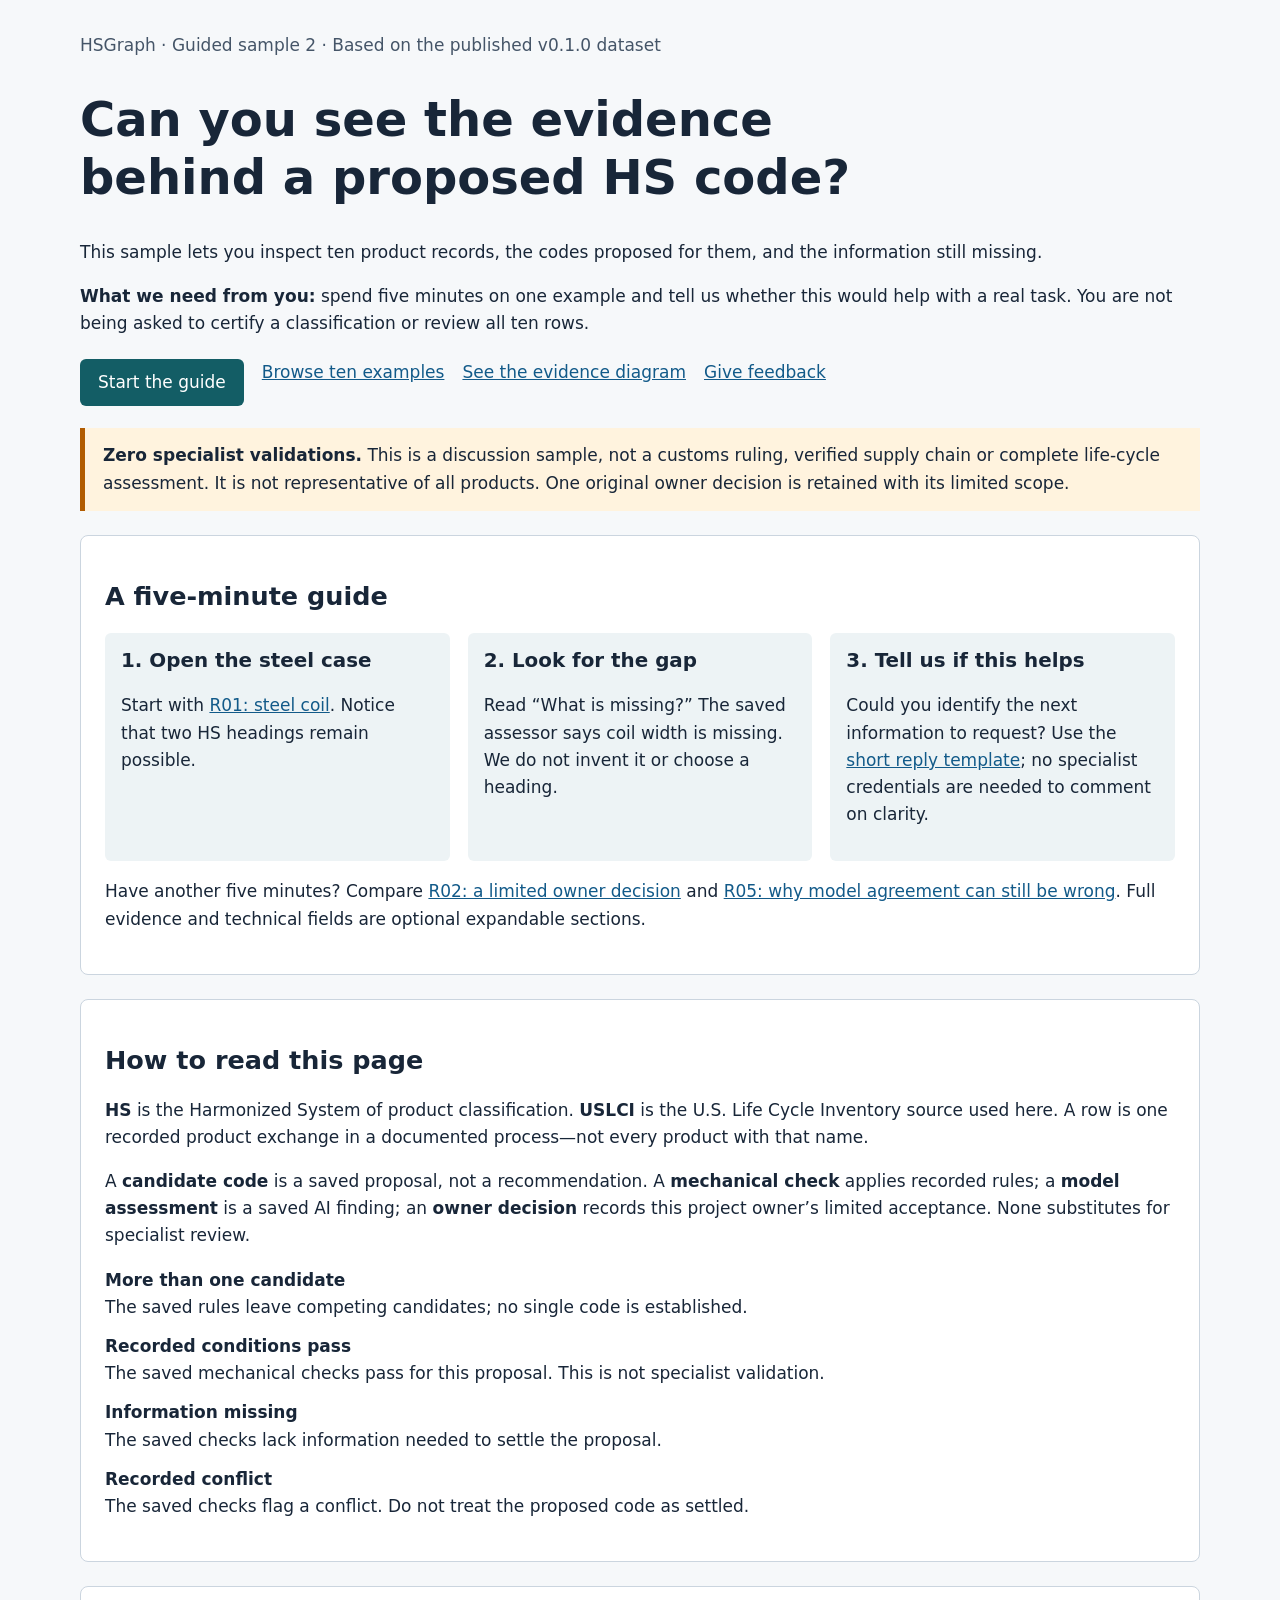
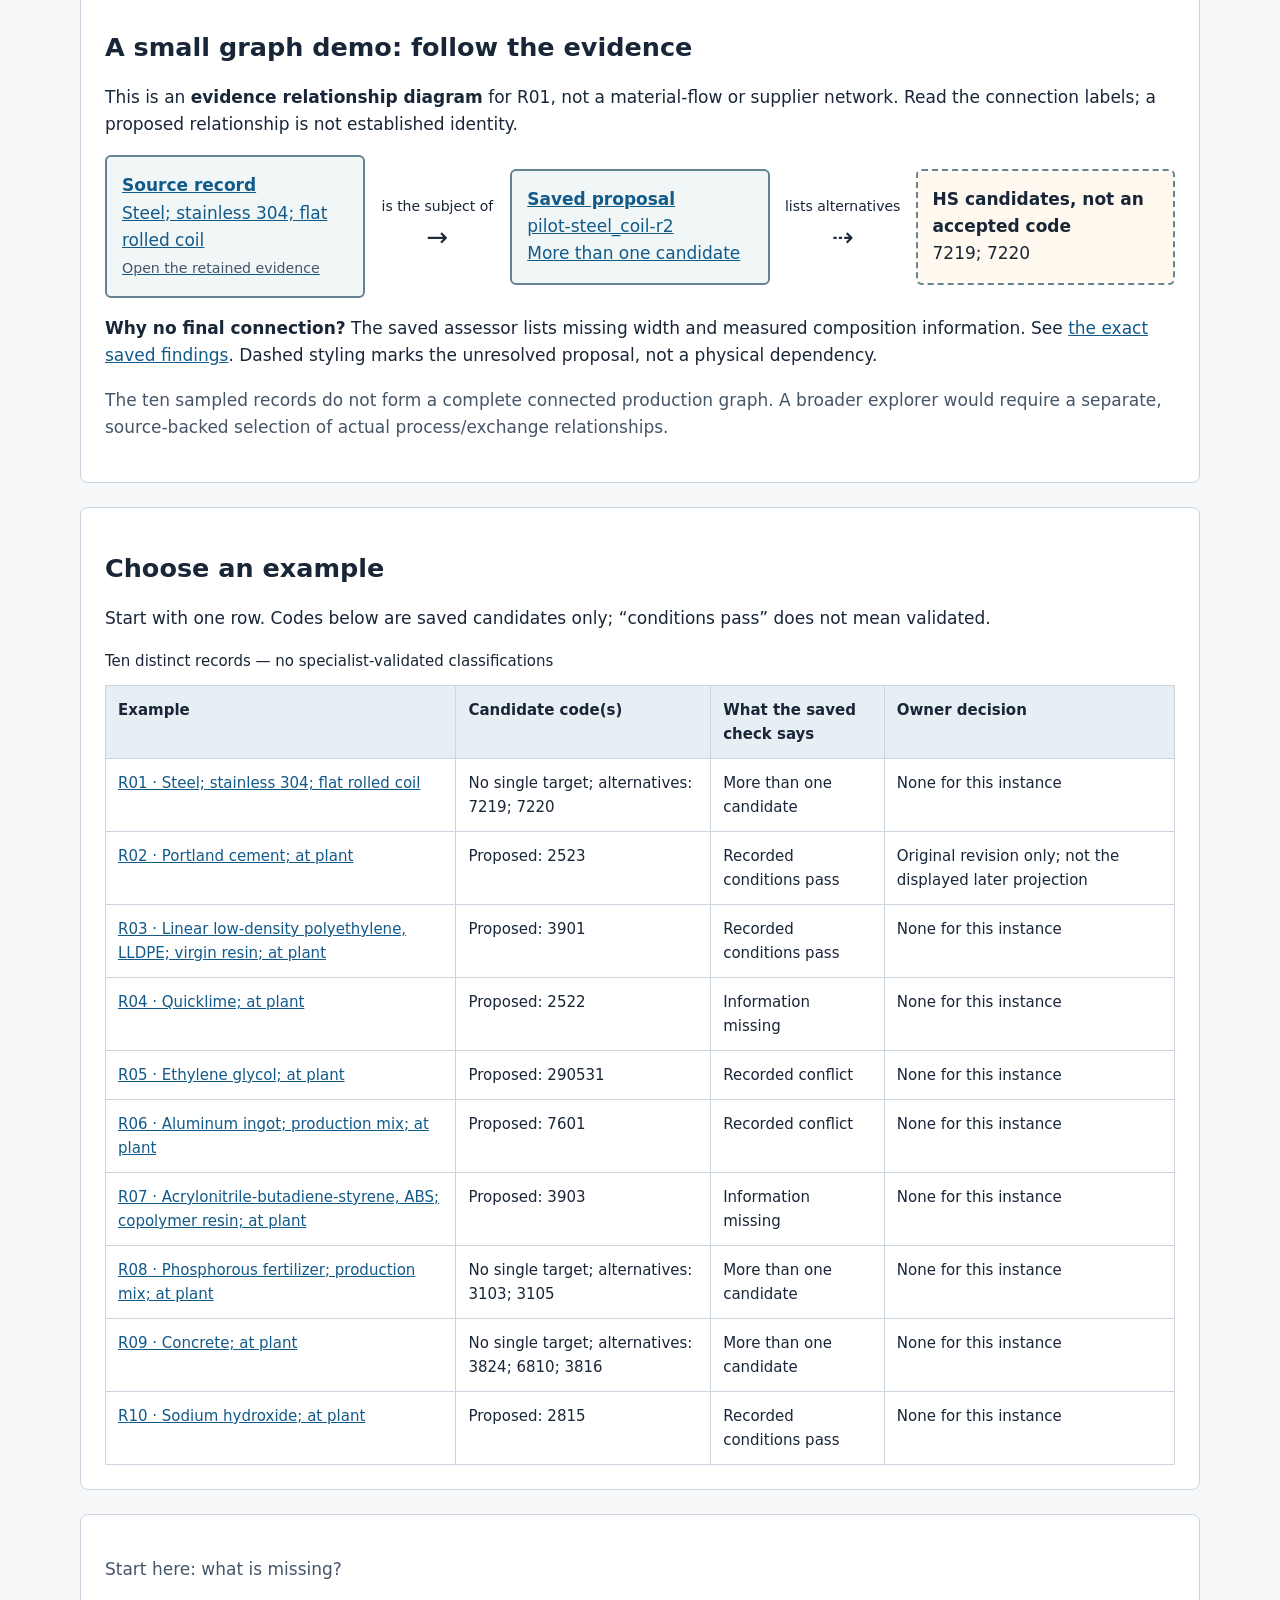
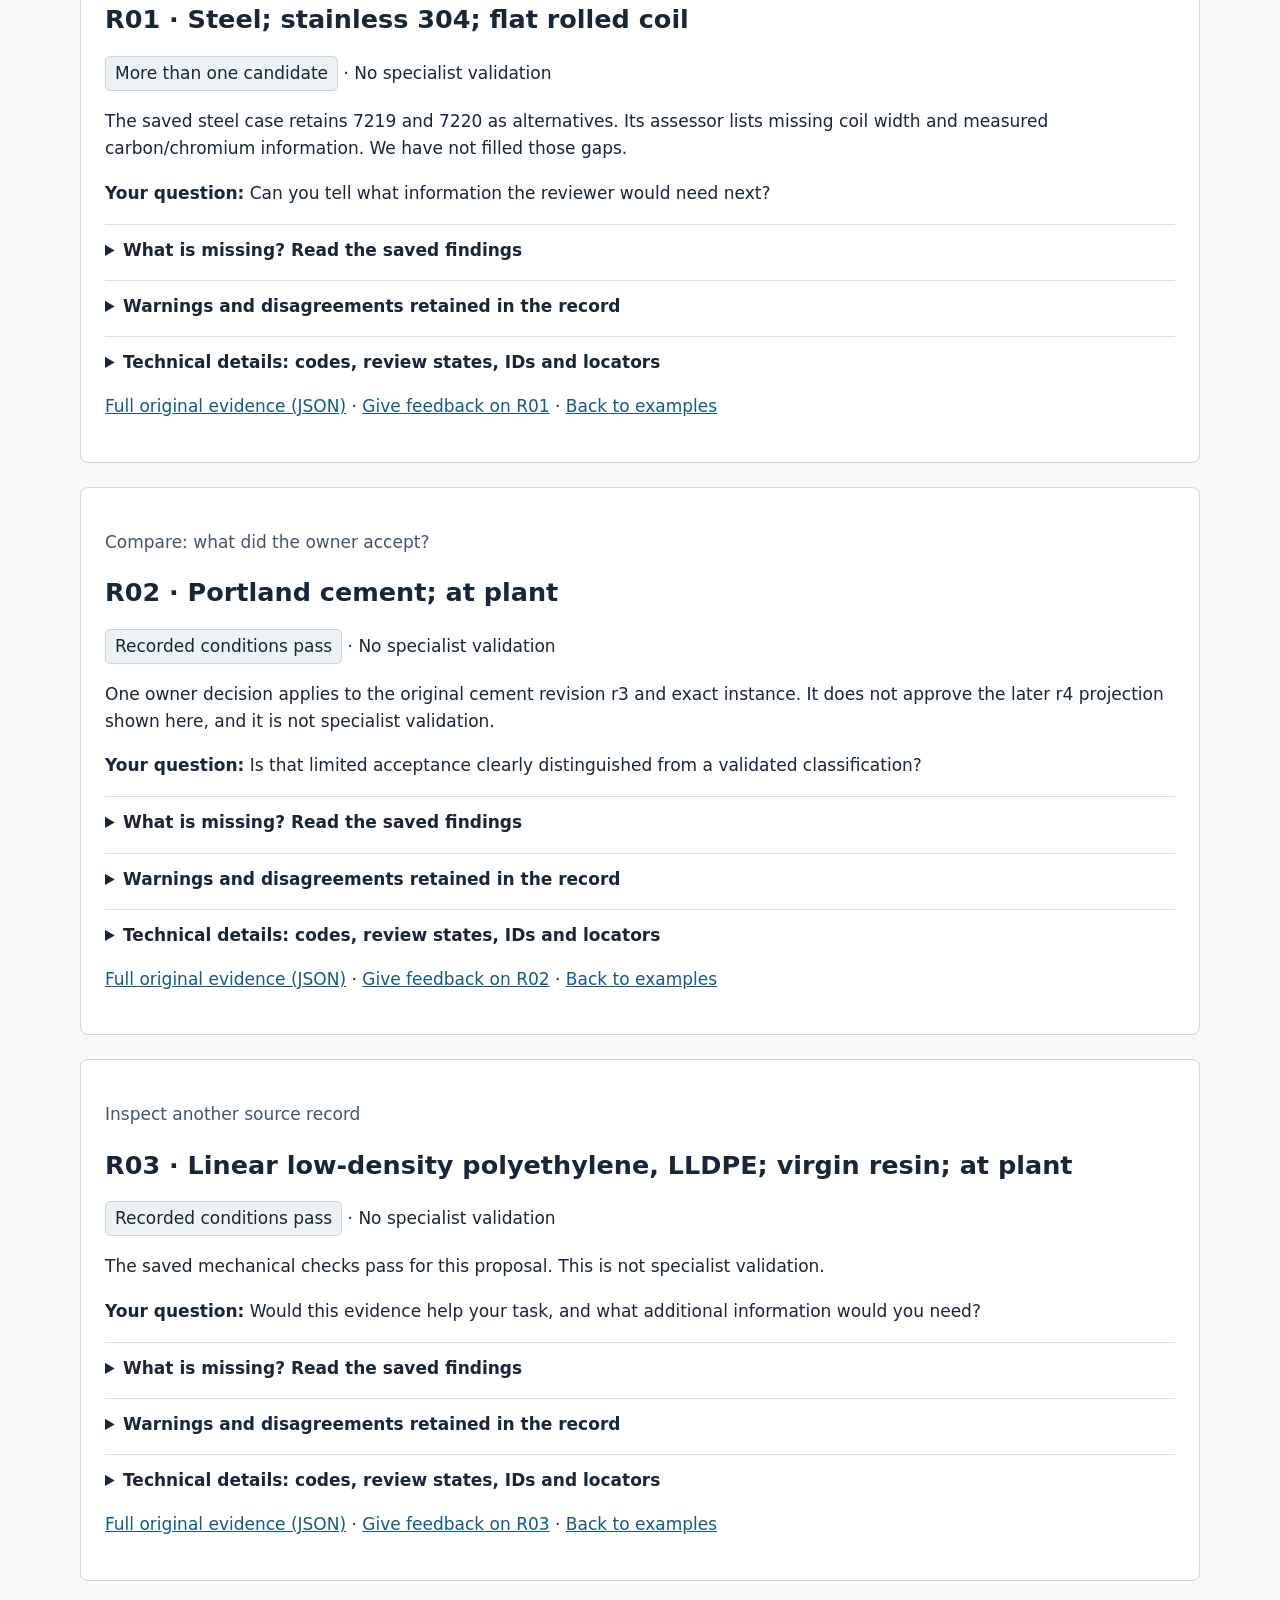
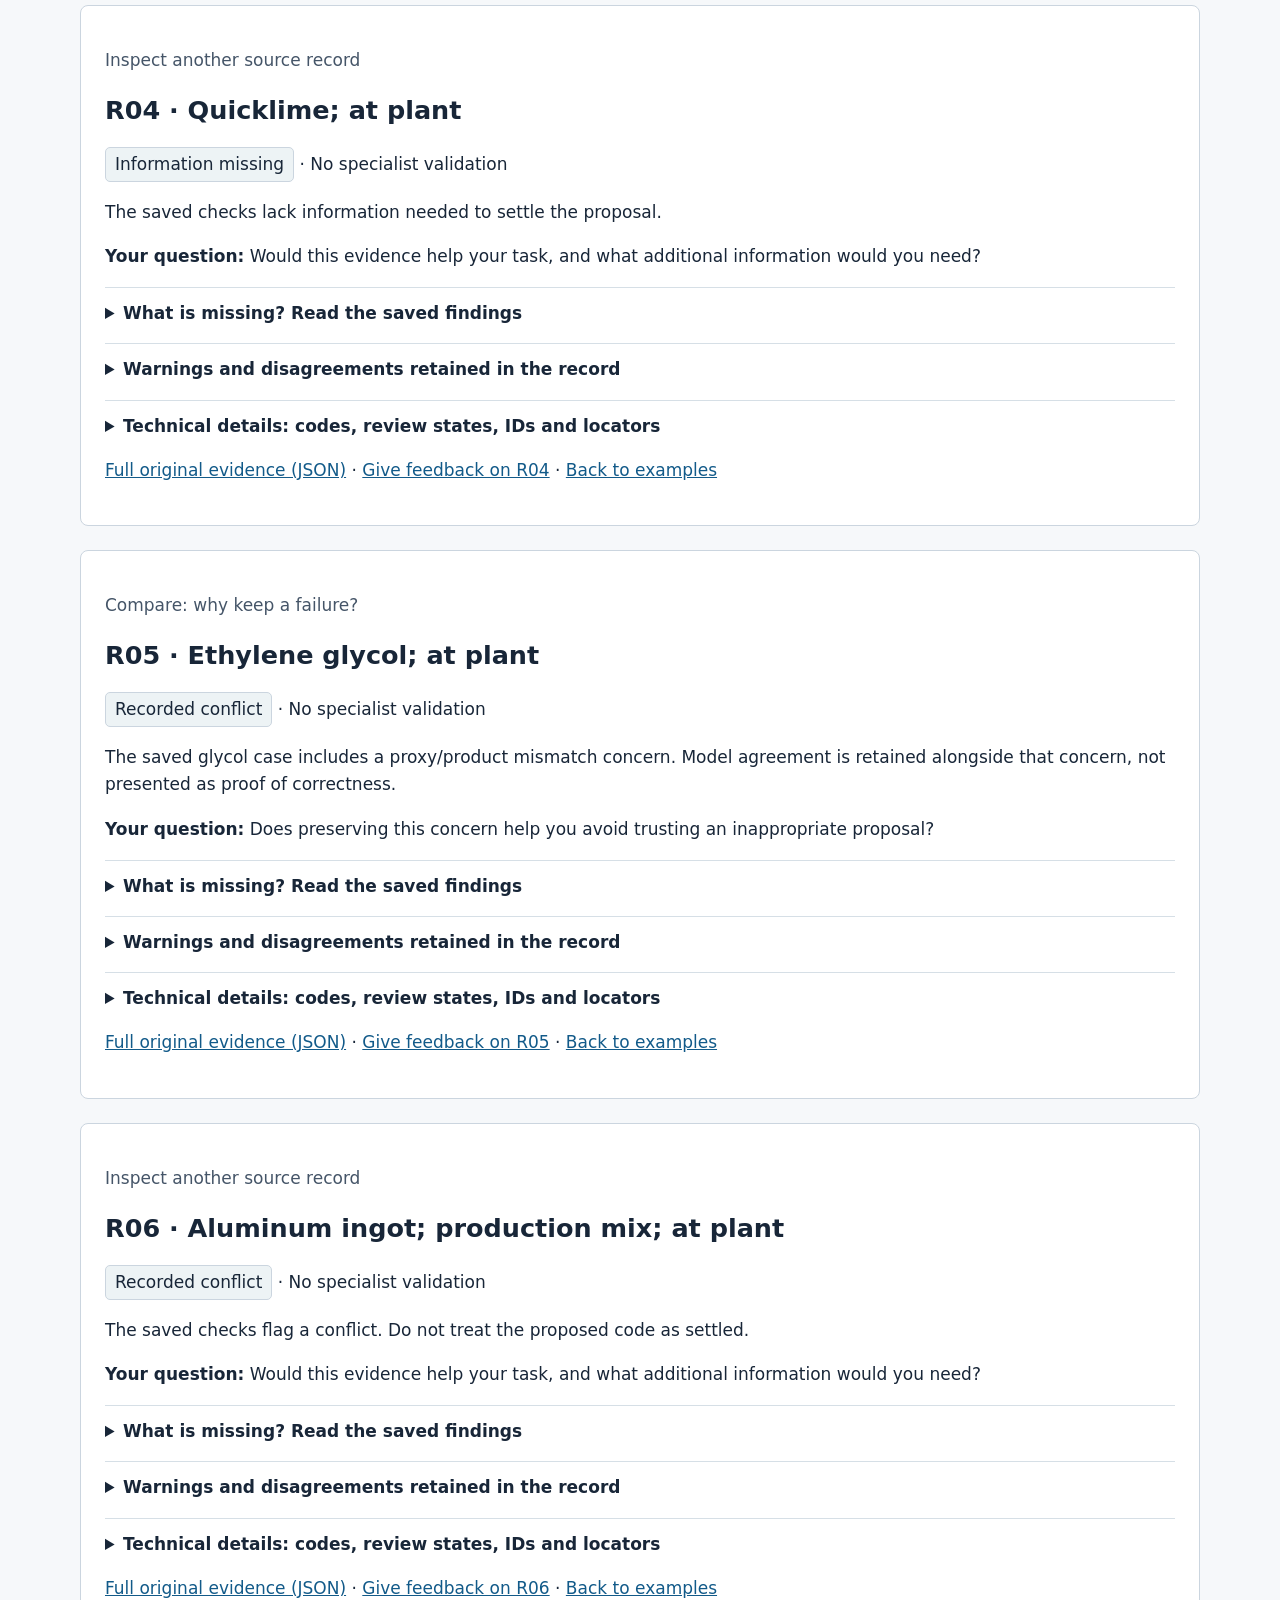
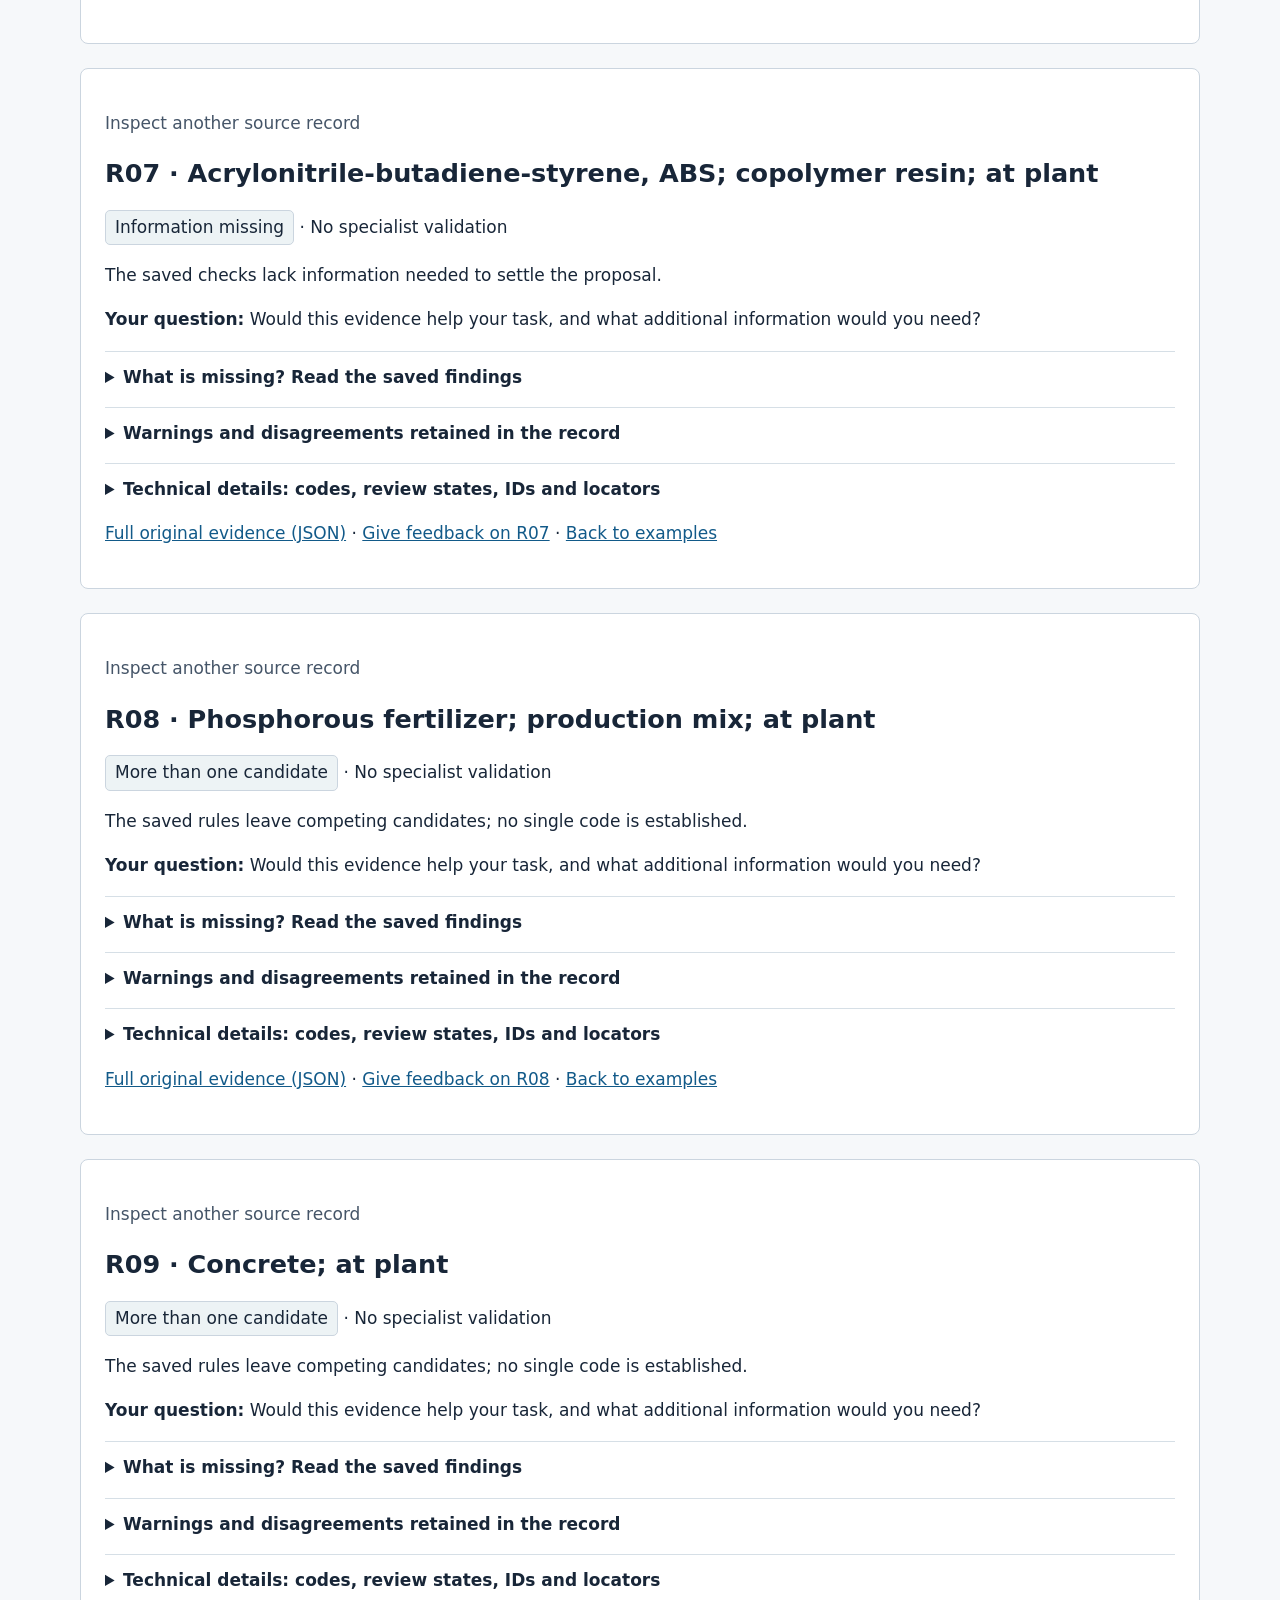
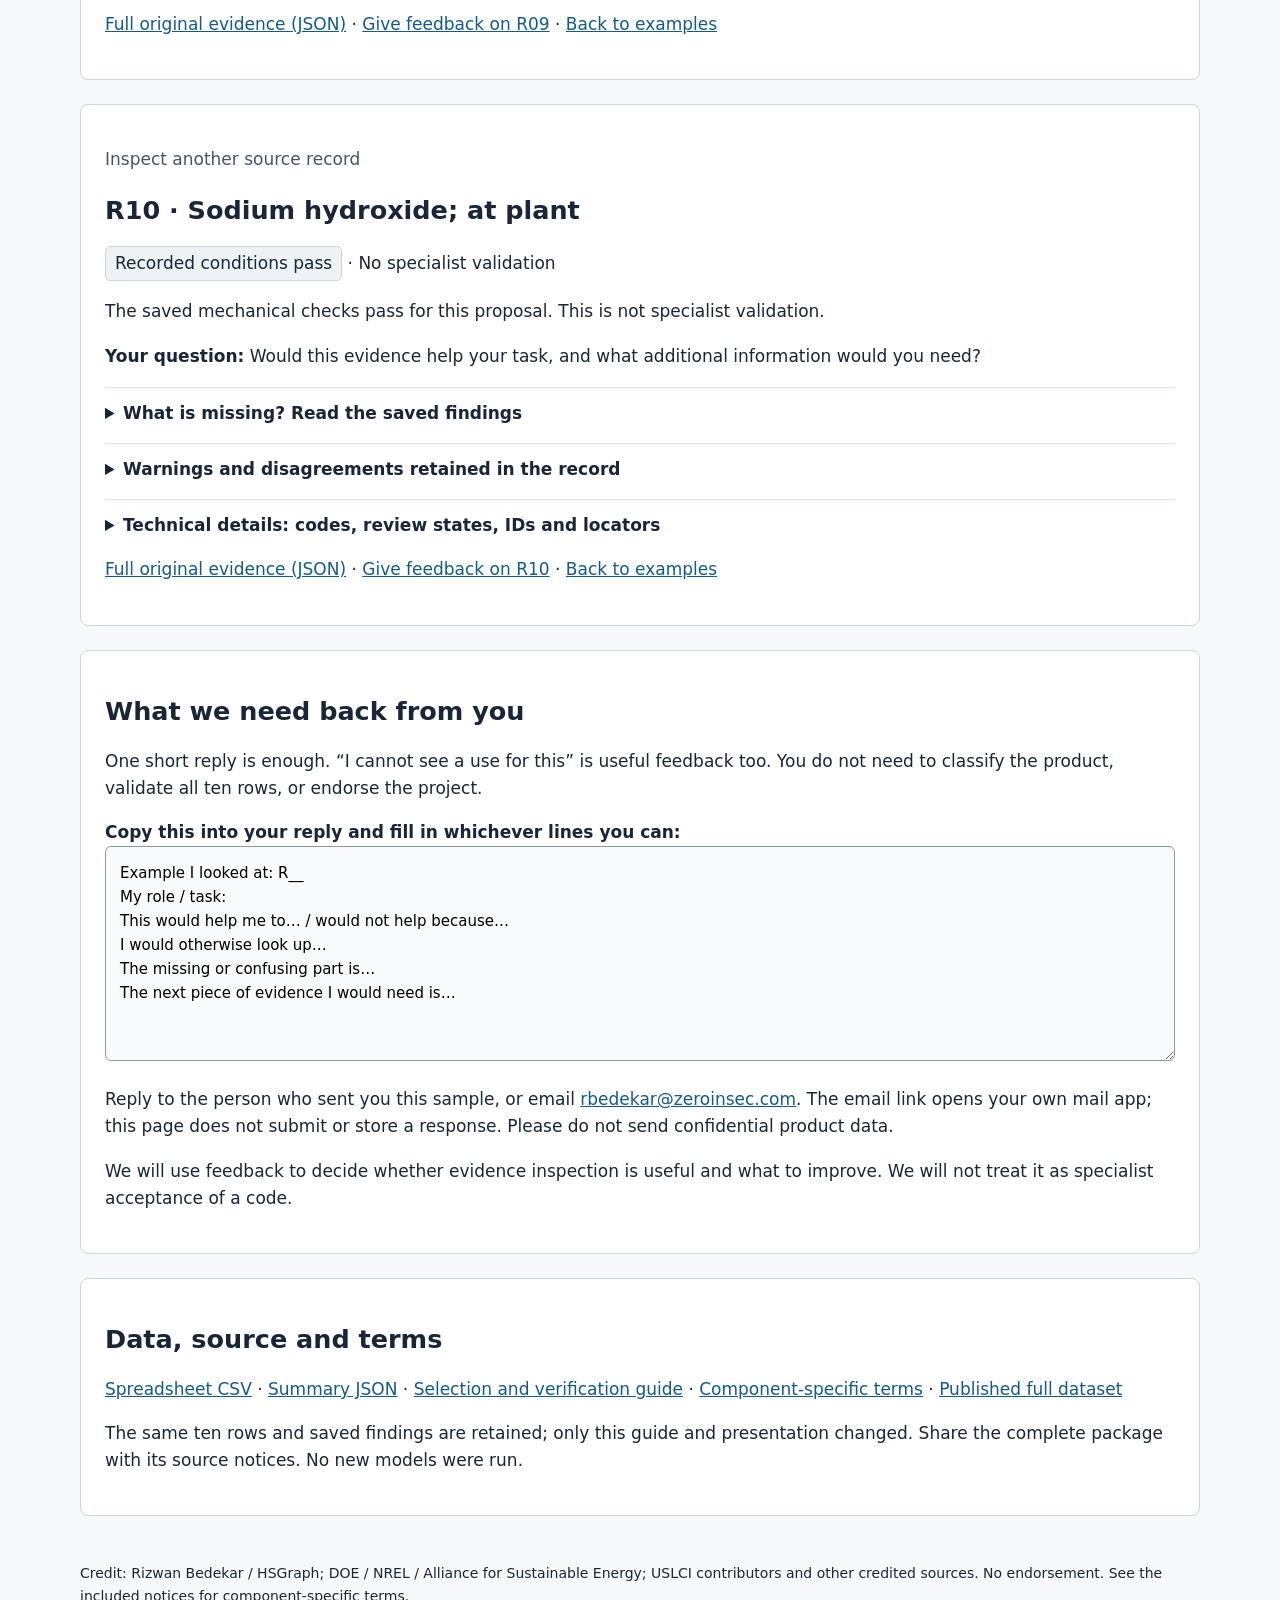
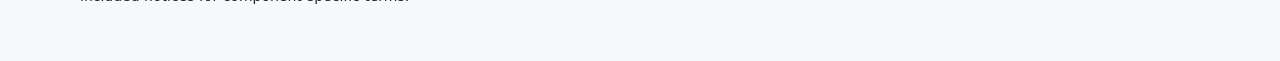
==== index.html @ 0ce2a362 "Publish guided ten-record evidence demo for GitHub Pages" ====
<!doctype html><html lang="en"><head><meta charset="utf-8">
<meta name="viewport" content="width=device-width, initial-scale=1">
<title>HSGraph — a five-minute evidence walkthrough</title>
<style>
body{font:17px/1.6 system-ui,sans-serif;color:#182638;max-width:1120px;margin:32px auto;padding:0 22px;background:#f6f8fa}h1,h2,h3{line-height:1.2}h1{font-size:clamp(2rem,4vw,3rem);max-width:850px}a{color:#125a89}a:focus-visible,summary:focus-visible,textarea:focus-visible{outline:3px solid #b15b00;outline-offset:4px}nav{display:flex;flex-wrap:wrap;gap:18px;margin:22px 0}.button{display:inline-block;background:#135d65;color:white;padding:10px 18px;border-radius:6px;text-decoration:none}.notice{border-left:5px solid #b15b00;background:#fff3de;padding:14px 18px}.panel,section.case{margin:24px 0;padding:24px;border:1px solid #cbd5df;border-radius:8px;background:white;overflow-wrap:anywhere}section.case:target{border:2px solid #135d65}section{scroll-margin-top:18px}.cards{display:grid;grid-template-columns:repeat(3,minmax(0,1fr));gap:18px}.cards>div{padding:16px;background:#edf3f5;border-radius:6px}.cards h3{margin-top:0}table{border-collapse:collapse;width:100%;font-size:15px}caption{text-align:left;margin-bottom:12px}th,td{border:1px solid #cbd5df;padding:12px;text-align:left;vertical-align:top}th{background:#e7eef4}.scroll{overflow-x:auto}details{margin:16px 0;border-top:1px solid #d6dfe6;padding-top:12px}summary{font-weight:650;cursor:pointer}dt{font-weight:650;margin-top:12px}dd{margin-left:0;white-space:pre-wrap}small,.muted{color:#455568}.badge{display:inline-block;background:#edf3f5;border:1px solid #cbd5df;padding:3px 9px;border-radius:5px}.trail{display:grid;grid-template-columns:2fr 1fr 2fr 1fr 2fr;gap:8px;align-items:center}.node{border:2px solid #658391;border-radius:6px;padding:15px;background:#f1f6f7}.proposal{border-style:dashed;background:#fff9ef}.edge{text-align:center;font-size:14px}.edge span{display:block;font-size:26px}textarea{box-sizing:border-box;width:100%;min-height:215px;padding:14px;font:15px/1.6 system-ui;border:1px solid #879baa;border-radius:6px;background:#f8fafb}.facts li{margin-bottom:12px}footer{padding:22px 0;font-size:14px}@media(max-width:720px){.cards{grid-template-columns:1fr}.trail{grid-template-columns:1fr}.edge span{transform:rotate(90deg)}.panel,section.case{padding:18px}body{padding:0 14px}table{min-width:680px}}
</style></head><body><header><p class="muted">HSGraph · Guided sample 2 · Based on the published v0.1.0 dataset</p>
<h1>Can you see the evidence behind a proposed HS code?</h1>
<p>This sample lets you inspect ten product records, the codes proposed for them, and the information still missing.</p>
<p><strong>What we need from you:</strong> spend five minutes on one example and tell us whether this would help with a real task. You are not being asked to certify a classification or review all ten rows.</p>
<nav aria-label="Page navigation"><a class="button" href="#guide">Start the guide</a><a href="#examples">Browse ten examples</a><a href="#graph">See the evidence diagram</a><a href="#feedback">Give feedback</a></nav>
<p class="notice"><strong>Zero specialist validations.</strong> This is a discussion sample, not a customs ruling, verified supply chain or complete life-cycle assessment. It is not representative of all products. One original owner decision is retained with its limited scope.</p></header><main>
<section class="panel" id="guide"><h2>A five-minute guide</h2>
<div class="cards"><div><h3>1. Open the steel case</h3><p>Start with <a href="#R01">R01: steel coil</a>. Notice that two HS headings remain possible.</p></div><div><h3>2. Look for the gap</h3><p>Read “What is missing?” The saved assessor says coil width is missing. We do not invent it or choose a heading.</p></div><div><h3>3. Tell us if this helps</h3><p>Could you identify the next information to request? Use the <a href="#feedback">short reply template</a>; no specialist credentials are needed to comment on clarity.</p></div></div>
<p>Have another five minutes? Compare <a href="#R02">R02: a limited owner decision</a> and <a href="#R05">R05: why model agreement can still be wrong</a>. Full evidence and technical fields are optional expandable sections.</p></section>
<section class="panel" id="key"><h2>How to read this page</h2>
<p><strong>HS</strong> is the Harmonized System of product classification. <strong>USLCI</strong> is the U.S. Life Cycle Inventory source used here. A row is one recorded product exchange in a documented process—not every product with that name.</p>
<p>A <strong>candidate code</strong> is a saved proposal, not a recommendation. A <strong>mechanical check</strong> applies recorded rules; a <strong>model assessment</strong> is a saved AI finding; an <strong>owner decision</strong> records this project owner’s limited acceptance. None substitutes for specialist review.</p><dl>
<dt>More than one candidate</dt><dd>The saved rules leave competing candidates; no single code is established.</dd>
<dt>Recorded conditions pass</dt><dd>The saved mechanical checks pass for this proposal. This is not specialist validation.</dd>
<dt>Information missing</dt><dd>The saved checks lack information needed to settle the proposal.</dd>
<dt>Recorded conflict</dt><dd>The saved checks flag a conflict. Do not treat the proposed code as settled.</dd>
</dl></section>
<section class="panel" id="graph"><h2>A small graph demo: follow the evidence</h2>
<p>This is an <strong>evidence relationship diagram</strong> for R01, not a material-flow or supplier network. Read the connection labels; a proposed relationship is not established identity.</p>
<div class="trail" role="group" aria-label="R01 record linked to a saved proposal and its unresolved alternatives">
<a class="node" href="evidence/R01.json"><strong>Source record</strong><br>Steel; stainless 304; flat rolled coil<br><small>Open the retained evidence</small></a>
<div class="edge">is the subject of<span aria-hidden="true">→</span></div>
<a class="node" href="#R01"><strong>Saved proposal</strong><br>pilot-steel_coil-r2<br>More than one candidate</a>
<div class="edge">lists alternatives<span aria-hidden="true">⇢</span></div>
<div class="node proposal"><strong>HS candidates, not an accepted code</strong><br>7219; 7220</div></div>
<p><strong>Why no final connection?</strong> The saved assessor lists missing width and measured composition information. See <a href="#R01">the exact saved findings</a>. Dashed styling marks the unresolved proposal, not a physical dependency.</p>
<p class="muted">The ten sampled records do not form a complete connected production graph. A broader explorer would require a separate, source-backed selection of actual process/exchange relationships.</p></section>
<section class="panel" id="examples"><h2>Choose an example</h2><p>Start with one row. Codes below are saved candidates only; “conditions pass” does not mean validated.</p><div class="scroll" tabindex="0" role="region" aria-label="Ten examples; scroll horizontally on small screens"><table><caption>Ten distinct records — no specialist-validated classifications</caption><thead><tr><th scope="col">Example</th><th scope="col">Candidate code(s)</th><th scope="col">What the saved check says</th><th scope="col">Owner decision</th></tr></thead><tbody>
<tr><td><a href="#R01">R01 · Steel; stainless 304; flat rolled coil</a></td><td>No single target; alternatives: 7219; 7220</td><td>More than one candidate</td><td>None for this instance</td></tr>
<tr><td><a href="#R02">R02 · Portland cement; at plant</a></td><td>Proposed: 2523</td><td>Recorded conditions pass</td><td>Original revision only; not the displayed later projection</td></tr>
<tr><td><a href="#R03">R03 · Linear low-density polyethylene, LLDPE; virgin resin; at plant</a></td><td>Proposed: 3901</td><td>Recorded conditions pass</td><td>None for this instance</td></tr>
<tr><td><a href="#R04">R04 · Quicklime; at plant</a></td><td>Proposed: 2522</td><td>Information missing</td><td>None for this instance</td></tr>
<tr><td><a href="#R05">R05 · Ethylene glycol; at plant</a></td><td>Proposed: 290531</td><td>Recorded conflict</td><td>None for this instance</td></tr>
<tr><td><a href="#R06">R06 · Aluminum ingot; production mix; at plant</a></td><td>Proposed: 7601</td><td>Recorded conflict</td><td>None for this instance</td></tr>
<tr><td><a href="#R07">R07 · Acrylonitrile-butadiene-styrene, ABS; copolymer resin; at plant</a></td><td>Proposed: 3903</td><td>Information missing</td><td>None for this instance</td></tr>
<tr><td><a href="#R08">R08 · Phosphorous fertilizer; production mix; at plant</a></td><td>No single target; alternatives: 3103; 3105</td><td>More than one candidate</td><td>None for this instance</td></tr>
<tr><td><a href="#R09">R09 · Concrete; at plant</a></td><td>No single target; alternatives: 3824; 6810; 3816</td><td>More than one candidate</td><td>None for this instance</td></tr>
<tr><td><a href="#R10">R10 · Sodium hydroxide; at plant</a></td><td>Proposed: 2815</td><td>Recorded conditions pass</td><td>None for this instance</td></tr>
</tbody></table></div></section>
<section class="case" id="R01"><p class="muted">Start here: what is missing?</p><h2>R01 · Steel; stainless 304; flat rolled coil</h2><p><span class="badge">More than one candidate</span> · No specialist validation</p><p>The saved steel case retains 7219 and 7220 as alternatives. Its assessor lists missing coil width and measured carbon/chromium information. We have not filled those gaps.</p><p><strong>Your question:</strong> Can you tell what information the reviewer would need next?</p>
<details><summary>What is missing? Read the saved findings</summary><p>These are attributed saved model findings, not newly verified facts. No listed gap does not prove the information is complete.</p><ul class="facts">
<li>smoke1/stainless-steel-coil assessor: The coil width is not supplied. Effect: This directly prevents choosing between 7219 (600 mm or more) and 7220 (less than 600 mm).</li>
<li>smoke1/stainless-steel-coil assessor: Measured carbon and chromium percentages are not supplied. Effect: The legal stainless-steel definition cannot be independently checked, although the exact product is expressly identified as stainless 304 throughout the native evidence.</li>
</ul></details>
<details><summary>Warnings and disagreements retained in the record</summary><p>None recorded here; not proof of correctness</p></details>
<details><summary>Technical details: codes, review states, IDs and locators</summary><dl>
<dt>instance id</dt><dd>uslci-1.2026-06.0:processes:49f5324b-fc33-36e9-b5af-3c80d73492bd:exchange:2</dd>
<dt>source locator</dt><dd>processes/49f5324b-fc33-36e9-b5af-3c80d73492bd.json#/exchanges/0</dd>
<dt>mapping revision id</dt><dd>pilot-steel_coil-r2</dd>
<dt>saved projection target</dt><dd>none</dd>
<dt>saved revision alternatives</dt><dd>7219; 7220</dd>
<dt>mechanical outcome</dt><dd>ambiguous</dd>
<dt>product identity outcome NOT HS</dt><dd>automated_supported</dd>
<dt>saved HS case outcomes NOT validation</dt><dd>smoke1/stainless-steel-coil: assessor=competing_targets; challenger=competing_targets<br><br>smoke2/S2-09: assessor=competing_targets; challenger=competing_targets<br><br>smoke2/S2-05: assessor=competing_targets; challenger=competing_targets</dd>
<dt>owner review</dt><dd>no_owner_acceptance</dd>
<dt>displayed projection owner review</dt><dd>no_owner_acceptance</dd>
<dt>specialist validation</dt><dd>none</dd>
<dt>recorded missing facts</dt><dd>smoke1/stainless-steel-coil assessor: The coil width is not supplied. Effect: This directly prevents choosing between 7219 (600 mm or more) and 7220 (less than 600 mm).<br><br>smoke1/stainless-steel-coil assessor: Measured carbon and chromium percentages are not supplied. Effect: The legal stainless-steel definition cannot be independently checked, although the exact product is expressly identified as stainless 304 throughout the native evidence.</dd>
<dt>post run concerns</dt><dd>None recorded here; not proof of correctness</dd>
<dt>use limit</dt><dd>Evidence inspection only; not a verified classification, customs ruling or complete LCA</dd>
</dl></details><p><a href="evidence/R01.json">Full original evidence (JSON)</a> · <a href="#feedback">Give feedback on R01</a> · <a href="#examples">Back to examples</a></p></section>
<section class="case" id="R02"><p class="muted">Compare: what did the owner accept?</p><h2>R02 · Portland cement; at plant</h2><p><span class="badge">Recorded conditions pass</span> · No specialist validation</p><p>One owner decision applies to the original cement revision r3 and exact instance. It does not approve the later r4 projection shown here, and it is not specialist validation.</p><p><strong>Your question:</strong> Is that limited acceptance clearly distinguished from a validated classification?</p>
<details><summary>What is missing? Read the saved findings</summary><p>These are attributed saved model findings, not newly verified facts. No listed gap does not prove the information is complete.</p><ul class="facts">
<li>smoke1/cement assessor: No HS6-level cement subtype or presentation facts are supplied. Effect: Prevents classification more specifically than HS4; it does not undermine heading 2523.</li>
</ul></details>
<details><summary>Warnings and disagreements retained in the record</summary><p>None recorded here; not proof of correctness</p></details>
<details><summary>Technical details: codes, review states, IDs and locators</summary><dl>
<dt>instance id</dt><dd>uslci-1.2026-06.0:processes:62993671-574c-3fc5-b66a-6be3bb21ad3d:exchange:66</dd>
<dt>source locator</dt><dd>processes/62993671-574c-3fc5-b66a-6be3bb21ad3d.json#/exchanges/0</dd>
<dt>mapping revision id</dt><dd>pilot-cement-r4</dd>
<dt>saved projection target</dt><dd>2523</dd>
<dt>saved revision alternatives</dt><dd>none listed</dd>
<dt>mechanical outcome</dt><dd>applicable</dd>
<dt>product identity outcome NOT HS</dt><dd>automated_supported</dd>
<dt>saved HS case outcomes NOT validation</dt><dd>smoke1/cement: assessor=supported; challenger=supported<br><br>smoke2/S2-01: assessor=supported; challenger=supported<br><br>smoke2/S2-12: assessor=insufficient_information; challenger=insufficient_information<br><br>smoke2/S2-11: assessor=insufficient_information; challenger=insufficient_information</dd>
<dt>owner review</dt><dd>owner_accepted_original_revision_only: pilot-cement-r3; not acceptance of rebased identities, smoke views or chains</dd>
<dt>displayed projection owner review</dt><dd>no_owner_acceptance</dd>
<dt>specialist validation</dt><dd>none</dd>
<dt>recorded missing facts</dt><dd>smoke1/cement assessor: No HS6-level cement subtype or presentation facts are supplied. Effect: Prevents classification more specifically than HS4; it does not undermine heading 2523.</dd>
<dt>post run concerns</dt><dd>None recorded here; not proof of correctness</dd>
<dt>use limit</dt><dd>Evidence inspection only; not a verified classification, customs ruling or complete LCA</dd>
</dl></details><p><a href="evidence/R02.json">Full original evidence (JSON)</a> · <a href="#feedback">Give feedback on R02</a> · <a href="#examples">Back to examples</a></p></section>
<section class="case" id="R03"><p class="muted">Inspect another source record</p><h2>R03 · Linear low-density polyethylene, LLDPE; virgin resin; at plant</h2><p><span class="badge">Recorded conditions pass</span> · No specialist validation</p><p>The saved mechanical checks pass for this proposal. This is not specialist validation.</p><p><strong>Your question:</strong> Would this evidence help your task, and what additional information would you need?</p>
<details><summary>What is missing? Read the saved findings</summary><p>These are attributed saved model findings, not newly verified facts. No listed gap does not prove the information is complete.</p><ul class="facts">
<li>smoke1/lldpe assessor: The exact physical presentation—such as granules, powder, liquid, or other bulk primary form—is not stated. Effect: Leaves the primary-form condition dependent on the ordinary inventory meaning of virgin resin; contrary evidence that it is a shaped article would undermine heading 3901.</li>
<li>smoke1/lldpe assessor: Density, comonomer identity, monomer proportions, and chemical-modification details are absent. Effect: Prevents a defensible HS6 classification but does not prevent HS4 classification as a polymer of ethylene.</li>
</ul></details>
<details><summary>Warnings and disagreements retained in the record</summary><p>None recorded here; not proof of correctness</p></details>
<details><summary>Technical details: codes, review states, IDs and locators</summary><dl>
<dt>instance id</dt><dd>uslci-1.2026-06.0:processes:1dbafde2-2bc3-405c-9726-4d92fe7d29f9:exchange:108</dd>
<dt>source locator</dt><dd>processes/1dbafde2-2bc3-405c-9726-4d92fe7d29f9.json#/exchanges/0</dd>
<dt>mapping revision id</dt><dd>pilot-lldpe-r3</dd>
<dt>saved projection target</dt><dd>3901</dd>
<dt>saved revision alternatives</dt><dd>none listed</dd>
<dt>mechanical outcome</dt><dd>applicable</dd>
<dt>product identity outcome NOT HS</dt><dd>automated_supported</dd>
<dt>saved HS case outcomes NOT validation</dt><dd>smoke1/lldpe: assessor=supported; challenger=supported<br><br>smoke2/S2-06: assessor=insufficient_information; challenger=insufficient_information<br><br>smoke2/S2-02: assessor=conditional; challenger=conditional<br><br>smoke2/S2-10: assessor=insufficient_information; challenger=insufficient_information</dd>
<dt>owner review</dt><dd>no_owner_acceptance</dd>
<dt>displayed projection owner review</dt><dd>no_owner_acceptance</dd>
<dt>specialist validation</dt><dd>none</dd>
<dt>recorded missing facts</dt><dd>smoke1/lldpe assessor: The exact physical presentation—such as granules, powder, liquid, or other bulk primary form—is not stated. Effect: Leaves the primary-form condition dependent on the ordinary inventory meaning of virgin resin; contrary evidence that it is a shaped article would undermine heading 3901.<br><br>smoke1/lldpe assessor: Density, comonomer identity, monomer proportions, and chemical-modification details are absent. Effect: Prevents a defensible HS6 classification but does not prevent HS4 classification as a polymer of ethylene.</dd>
<dt>post run concerns</dt><dd>None recorded here; not proof of correctness</dd>
<dt>use limit</dt><dd>Evidence inspection only; not a verified classification, customs ruling or complete LCA</dd>
</dl></details><p><a href="evidence/R03.json">Full original evidence (JSON)</a> · <a href="#feedback">Give feedback on R03</a> · <a href="#examples">Back to examples</a></p></section>
<section class="case" id="R04"><p class="muted">Inspect another source record</p><h2>R04 · Quicklime; at plant</h2><p><span class="badge">Information missing</span> · No specialist validation</p><p>The saved checks lack information needed to settle the proposal.</p><p><strong>Your question:</strong> Would this evidence help your task, and what additional information would you need?</p>
<details><summary>What is missing? Read the saved findings</summary><p>These are attributed saved model findings, not newly verified facts. No listed gap does not prove the information is complete.</p><ul class="facts">
<li>smoke1/quicklime assessor: The product&#x27;s chemical composition, purity, impurities, and any additions are not stated. Effect: Prevents conclusively distinguishing commercial quicklime of 2522 from separately chemically defined calcium oxide potentially covered by 2825.</li>
<li>smoke1/quicklime assessor: No evidence states whether the product is calcium hydroxide rather than unslaked lime. Effect: The name and calcination process favor quicklime, but definitive chemical characterization would confirm the applicable side of the 2522 exclusion.</li>
</ul></details>
<details><summary>Warnings and disagreements retained in the record</summary><p>None recorded here; not proof of correctness</p></details>
<details><summary>Technical details: codes, review states, IDs and locators</summary><dl>
<dt>instance id</dt><dd>uslci-1.2026-06.0:processes:9c0c2415-126f-3162-8479-f002f315a8c7:exchange:1</dd>
<dt>source locator</dt><dd>processes/9c0c2415-126f-3162-8479-f002f315a8c7.json#/exchanges/0</dd>
<dt>mapping revision id</dt><dd>pilot-lime-r3</dd>
<dt>saved projection target</dt><dd>2522</dd>
<dt>saved revision alternatives</dt><dd>none listed</dd>
<dt>mechanical outcome</dt><dd>insufficient_information</dd>
<dt>product identity outcome NOT HS</dt><dd>automated_supported</dd>
<dt>saved HS case outcomes NOT validation</dt><dd>smoke1/quicklime: assessor=conditional; challenger=supported<br><br>smoke2/S2-07: assessor=competing_targets; challenger=competing_targets<br><br>smoke2/S2-08: assessor=competing_targets; challenger=competing_targets</dd>
<dt>owner review</dt><dd>no_owner_acceptance</dd>
<dt>displayed projection owner review</dt><dd>no_owner_acceptance</dd>
<dt>specialist validation</dt><dd>none</dd>
<dt>recorded missing facts</dt><dd>smoke1/quicklime assessor: The product&#x27;s chemical composition, purity, impurities, and any additions are not stated. Effect: Prevents conclusively distinguishing commercial quicklime of 2522 from separately chemically defined calcium oxide potentially covered by 2825.<br><br>smoke1/quicklime assessor: No evidence states whether the product is calcium hydroxide rather than unslaked lime. Effect: The name and calcination process favor quicklime, but definitive chemical characterization would confirm the applicable side of the 2522 exclusion.</dd>
<dt>post run concerns</dt><dd>None recorded here; not proof of correctness</dd>
<dt>use limit</dt><dd>Evidence inspection only; not a verified classification, customs ruling or complete LCA</dd>
</dl></details><p><a href="evidence/R04.json">Full original evidence (JSON)</a> · <a href="#feedback">Give feedback on R04</a> · <a href="#examples">Back to examples</a></p></section>
<section class="case" id="R05"><p class="muted">Compare: why keep a failure?</p><h2>R05 · Ethylene glycol; at plant</h2><p><span class="badge">Recorded conflict</span> · No specialist validation</p><p>The saved glycol case includes a proxy/product mismatch concern. Model agreement is retained alongside that concern, not presented as proof of correctness.</p><p><strong>Your question:</strong> Does preserving this concern help you avoid trusting an inappropriate proposal?</p>
<details><summary>What is missing? Read the saved findings</summary><p>These are attributed saved model findings, not newly verified facts. No listed gap does not prove the information is complete.</p><ul class="facts">
<li>smoke1/ethylene-glycol-proxy assessor: Purity, solution status, impurities, and additions are not stated. Effect: Could matter if contrary evidence showed the flow was not a Chapter 29 separate chemically defined compound in a permitted presentation; nothing supplied suggests that result.</li>
<li>smoke1/ethylene-glycol-proxy assessor: The proxy note does not state that the exchanged flow identity was formally replaced with propylene glycol. Effect: The represented product remains ethylene glycol; the note alone cannot support 290532.</li>
</ul></details>
<details><summary>Warnings and disagreements retained in the record</summary><p>smoke1/ethylene-glycol-proxy: Both passes classified the inventory proxy, not the represented product; raw support is not established support for that product.<br><br>smoke2/S2-03: Unresolved composition concern: source-declared identity was treated as composition eligibility; agreement is not correctness.</p></details>
<details><summary>Technical details: codes, review states, IDs and locators</summary><dl>
<dt>instance id</dt><dd>uslci-1.2026-06.0:processes:a3e150d0-770e-4e2a-9b19-f7daa8cda38b:exchange:38</dd>
<dt>source locator</dt><dd>processes/a3e150d0-770e-4e2a-9b19-f7daa8cda38b.json#/exchanges/62</dd>
<dt>mapping revision id</dt><dd>pilot-glycol-r2</dd>
<dt>saved projection target</dt><dd>290531</dd>
<dt>saved revision alternatives</dt><dd>none listed</dd>
<dt>mechanical outcome</dt><dd>conflicting</dd>
<dt>product identity outcome NOT HS</dt><dd>disputed</dd>
<dt>saved HS case outcomes NOT validation</dt><dd>smoke1/ethylene-glycol-proxy: assessor=supported; challenger=supported<br><br>smoke2/S2-03: assessor=supported; challenger=supported<br><br>smoke2/S2-04: assessor=conditional; challenger=conditional</dd>
<dt>owner review</dt><dd>no_owner_acceptance</dd>
<dt>displayed projection owner review</dt><dd>no_owner_acceptance</dd>
<dt>specialist validation</dt><dd>none</dd>
<dt>recorded missing facts</dt><dd>smoke1/ethylene-glycol-proxy assessor: Purity, solution status, impurities, and additions are not stated. Effect: Could matter if contrary evidence showed the flow was not a Chapter 29 separate chemically defined compound in a permitted presentation; nothing supplied suggests that result.<br><br>smoke1/ethylene-glycol-proxy assessor: The proxy note does not state that the exchanged flow identity was formally replaced with propylene glycol. Effect: The represented product remains ethylene glycol; the note alone cannot support 290532.</dd>
<dt>post run concerns</dt><dd>smoke1/ethylene-glycol-proxy: Both passes classified the inventory proxy, not the represented product; raw support is not established support for that product.<br><br>smoke2/S2-03: Unresolved composition concern: source-declared identity was treated as composition eligibility; agreement is not correctness.</dd>
<dt>use limit</dt><dd>Evidence inspection only; not a verified classification, customs ruling or complete LCA</dd>
</dl></details><p><a href="evidence/R05.json">Full original evidence (JSON)</a> · <a href="#feedback">Give feedback on R05</a> · <a href="#examples">Back to examples</a></p></section>
<section class="case" id="R06"><p class="muted">Inspect another source record</p><h2>R06 · Aluminum ingot; production mix; at plant</h2><p><span class="badge">Recorded conflict</span> · No specialist validation</p><p>The saved checks flag a conflict. Do not treat the proposed code as settled.</p><p><strong>Your question:</strong> Would this evidence help your task, and what additional information would you need?</p>
<details><summary>What is missing? Read the saved findings</summary><p>These are attributed saved model findings, not newly verified facts. No listed gap does not prove the information is complete.</p><ul class="facts">
<li>Public pre-Smoke condition/rationale text withheld; no missing-fact explanation reconstructed. See retained identity assumptions and withheld-material fields.</li>
</ul></details>
<details><summary>Warnings and disagreements retained in the record</summary><p>None recorded here; not proof of correctness</p></details>
<details><summary>Technical details: codes, review states, IDs and locators</summary><dl>
<dt>instance id</dt><dd>uslci-1.2026-06.0:processes:0f02f4bf-055b-35ff-ac40-1a21be06165f:exchange:4</dd>
<dt>source locator</dt><dd>processes/0f02f4bf-055b-35ff-ac40-1a21be06165f.json#/exchanges/1</dd>
<dt>mapping revision id</dt><dd>pilot-aluminium-r3</dd>
<dt>saved projection target</dt><dd>7601</dd>
<dt>saved revision alternatives</dt><dd>none listed</dd>
<dt>mechanical outcome</dt><dd>conflicting</dd>
<dt>product identity outcome NOT HS</dt><dd>automated_supported</dd>
<dt>saved HS case outcomes NOT validation</dt><dd>No saved Smoke HS assessment for this instance</dd>
<dt>owner review</dt><dd>no_owner_acceptance</dd>
<dt>displayed projection owner review</dt><dd>no_owner_acceptance</dd>
<dt>specialist validation</dt><dd>none</dd>
<dt>recorded missing facts</dt><dd>Public pre-Smoke condition/rationale text withheld; no missing-fact explanation reconstructed. See retained identity assumptions and withheld-material fields.</dd>
<dt>post run concerns</dt><dd>None recorded here; not proof of correctness</dd>
<dt>use limit</dt><dd>Evidence inspection only; not a verified classification, customs ruling or complete LCA</dd>
</dl></details><p><a href="evidence/R06.json">Full original evidence (JSON)</a> · <a href="#feedback">Give feedback on R06</a> · <a href="#examples">Back to examples</a></p></section>
<section class="case" id="R07"><p class="muted">Inspect another source record</p><h2>R07 · Acrylonitrile-butadiene-styrene, ABS; copolymer resin; at plant</h2><p><span class="badge">Information missing</span> · No specialist validation</p><p>The saved checks lack information needed to settle the proposal.</p><p><strong>Your question:</strong> Would this evidence help your task, and what additional information would you need?</p>
<details><summary>What is missing? Read the saved findings</summary><p>These are attributed saved model findings, not newly verified facts. No listed gap does not prove the information is complete.</p><ul class="facts">
<li>Public pre-Smoke condition/rationale text withheld; no missing-fact explanation reconstructed. See retained identity assumptions and withheld-material fields.</li>
</ul></details>
<details><summary>Warnings and disagreements retained in the record</summary><p>None recorded here; not proof of correctness</p></details>
<details><summary>Technical details: codes, review states, IDs and locators</summary><dl>
<dt>instance id</dt><dd>uslci-1.2026-06.0:processes:0d95cc8b-a9a0-3630-a760-1ab4d88257d8:exchange:84</dd>
<dt>source locator</dt><dd>processes/0d95cc8b-a9a0-3630-a760-1ab4d88257d8.json#/exchanges/67</dd>
<dt>mapping revision id</dt><dd>pilot-abs-r3</dd>
<dt>saved projection target</dt><dd>3903</dd>
<dt>saved revision alternatives</dt><dd>none listed</dd>
<dt>mechanical outcome</dt><dd>insufficient_information</dd>
<dt>product identity outcome NOT HS</dt><dd>automated_supported</dd>
<dt>saved HS case outcomes NOT validation</dt><dd>No saved Smoke HS assessment for this instance</dd>
<dt>owner review</dt><dd>no_owner_acceptance</dd>
<dt>displayed projection owner review</dt><dd>no_owner_acceptance</dd>
<dt>specialist validation</dt><dd>none</dd>
<dt>recorded missing facts</dt><dd>Public pre-Smoke condition/rationale text withheld; no missing-fact explanation reconstructed. See retained identity assumptions and withheld-material fields.</dd>
<dt>post run concerns</dt><dd>None recorded here; not proof of correctness</dd>
<dt>use limit</dt><dd>Evidence inspection only; not a verified classification, customs ruling or complete LCA</dd>
</dl></details><p><a href="evidence/R07.json">Full original evidence (JSON)</a> · <a href="#feedback">Give feedback on R07</a> · <a href="#examples">Back to examples</a></p></section>
<section class="case" id="R08"><p class="muted">Inspect another source record</p><h2>R08 · Phosphorous fertilizer; production mix; at plant</h2><p><span class="badge">More than one candidate</span> · No specialist validation</p><p>The saved rules leave competing candidates; no single code is established.</p><p><strong>Your question:</strong> Would this evidence help your task, and what additional information would you need?</p>
<details><summary>What is missing? Read the saved findings</summary><p>These are attributed saved model findings, not newly verified facts. No listed gap does not prove the information is complete.</p><ul class="facts">
<li>Public pre-Smoke condition/rationale text withheld; no missing-fact explanation reconstructed. See retained identity assumptions and withheld-material fields.</li>
</ul></details>
<details><summary>Warnings and disagreements retained in the record</summary><p>None recorded here; not proof of correctness</p></details>
<details><summary>Technical details: codes, review states, IDs and locators</summary><dl>
<dt>instance id</dt><dd>uslci-1.2026-06.0:processes:0879167f-989b-3e3b-b9c5-3c07ea0a3f8e:exchange:20</dd>
<dt>source locator</dt><dd>processes/0879167f-989b-3e3b-b9c5-3c07ea0a3f8e.json#/exchanges/25</dd>
<dt>mapping revision id</dt><dd>pilot-fertilizer_mix-r2</dd>
<dt>saved projection target</dt><dd>none</dd>
<dt>saved revision alternatives</dt><dd>3103; 3105</dd>
<dt>mechanical outcome</dt><dd>ambiguous</dd>
<dt>product identity outcome NOT HS</dt><dd>automated_conditional</dd>
<dt>saved HS case outcomes NOT validation</dt><dd>No saved Smoke HS assessment for this instance</dd>
<dt>owner review</dt><dd>no_owner_acceptance</dd>
<dt>displayed projection owner review</dt><dd>no_owner_acceptance</dd>
<dt>specialist validation</dt><dd>none</dd>
<dt>recorded missing facts</dt><dd>Public pre-Smoke condition/rationale text withheld; no missing-fact explanation reconstructed. See retained identity assumptions and withheld-material fields.</dd>
<dt>post run concerns</dt><dd>None recorded here; not proof of correctness</dd>
<dt>use limit</dt><dd>Evidence inspection only; not a verified classification, customs ruling or complete LCA</dd>
</dl></details><p><a href="evidence/R08.json">Full original evidence (JSON)</a> · <a href="#feedback">Give feedback on R08</a> · <a href="#examples">Back to examples</a></p></section>
<section class="case" id="R09"><p class="muted">Inspect another source record</p><h2>R09 · Concrete; at plant</h2><p><span class="badge">More than one candidate</span> · No specialist validation</p><p>The saved rules leave competing candidates; no single code is established.</p><p><strong>Your question:</strong> Would this evidence help your task, and what additional information would you need?</p>
<details><summary>What is missing? Read the saved findings</summary><p>These are attributed saved model findings, not newly verified facts. No listed gap does not prove the information is complete.</p><ul class="facts">
<li>Public pre-Smoke condition/rationale text withheld; no missing-fact explanation reconstructed. See retained identity assumptions and withheld-material fields.</li>
</ul></details>
<details><summary>Warnings and disagreements retained in the record</summary><p>None recorded here; not proof of correctness</p></details>
<details><summary>Technical details: codes, review states, IDs and locators</summary><dl>
<dt>instance id</dt><dd>uslci-1.2026-06.0:processes:0381ede3-9567-44c0-9200-cbbef872097e:exchange:5</dd>
<dt>source locator</dt><dd>processes/0381ede3-9567-44c0-9200-cbbef872097e.json#/exchanges/17</dd>
<dt>mapping revision id</dt><dd>pilot-concrete-r2</dd>
<dt>saved projection target</dt><dd>none</dd>
<dt>saved revision alternatives</dt><dd>3824; 6810; 3816</dd>
<dt>mechanical outcome</dt><dd>ambiguous</dd>
<dt>product identity outcome NOT HS</dt><dd>automated_supported</dd>
<dt>saved HS case outcomes NOT validation</dt><dd>No saved Smoke HS assessment for this instance</dd>
<dt>owner review</dt><dd>no_owner_acceptance</dd>
<dt>displayed projection owner review</dt><dd>no_owner_acceptance</dd>
<dt>specialist validation</dt><dd>none</dd>
<dt>recorded missing facts</dt><dd>Public pre-Smoke condition/rationale text withheld; no missing-fact explanation reconstructed. See retained identity assumptions and withheld-material fields.</dd>
<dt>post run concerns</dt><dd>None recorded here; not proof of correctness</dd>
<dt>use limit</dt><dd>Evidence inspection only; not a verified classification, customs ruling or complete LCA</dd>
</dl></details><p><a href="evidence/R09.json">Full original evidence (JSON)</a> · <a href="#feedback">Give feedback on R09</a> · <a href="#examples">Back to examples</a></p></section>
<section class="case" id="R10"><p class="muted">Inspect another source record</p><h2>R10 · Sodium hydroxide; at plant</h2><p><span class="badge">Recorded conditions pass</span> · No specialist validation</p><p>The saved mechanical checks pass for this proposal. This is not specialist validation.</p><p><strong>Your question:</strong> Would this evidence help your task, and what additional information would you need?</p>
<details><summary>What is missing? Read the saved findings</summary><p>These are attributed saved model findings, not newly verified facts. No listed gap does not prove the information is complete.</p><ul class="facts">
<li>Public pre-Smoke condition/rationale text withheld; no missing-fact explanation reconstructed. See retained identity assumptions and withheld-material fields.</li>
</ul></details>
<details><summary>Warnings and disagreements retained in the record</summary><p>None recorded here; not proof of correctness</p></details>
<details><summary>Technical details: codes, review states, IDs and locators</summary><dl>
<dt>instance id</dt><dd>uslci-1.2026-06.0:processes:076898a5-e1ce-3c50-9df4-6445fc0bb6aa:exchange:85</dd>
<dt>source locator</dt><dd>processes/076898a5-e1ce-3c50-9df4-6445fc0bb6aa.json#/exchanges/55</dd>
<dt>mapping revision id</dt><dd>pilot-caustic-r2</dd>
<dt>saved projection target</dt><dd>2815</dd>
<dt>saved revision alternatives</dt><dd>none listed</dd>
<dt>mechanical outcome</dt><dd>applicable</dd>
<dt>product identity outcome NOT HS</dt><dd>automated_supported</dd>
<dt>saved HS case outcomes NOT validation</dt><dd>No saved Smoke HS assessment for this instance</dd>
<dt>owner review</dt><dd>no_owner_acceptance</dd>
<dt>displayed projection owner review</dt><dd>no_owner_acceptance</dd>
<dt>specialist validation</dt><dd>none</dd>
<dt>recorded missing facts</dt><dd>Public pre-Smoke condition/rationale text withheld; no missing-fact explanation reconstructed. See retained identity assumptions and withheld-material fields.</dd>
<dt>post run concerns</dt><dd>None recorded here; not proof of correctness</dd>
<dt>use limit</dt><dd>Evidence inspection only; not a verified classification, customs ruling or complete LCA</dd>
</dl></details><p><a href="evidence/R10.json">Full original evidence (JSON)</a> · <a href="#feedback">Give feedback on R10</a> · <a href="#examples">Back to examples</a></p></section>
<section class="panel" id="feedback"><h2>What we need back from you</h2><p>One short reply is enough. “I cannot see a use for this” is useful feedback too. You do not need to classify the product, validate all ten rows, or endorse the project.</p>
<label for="reply"><strong>Copy this into your reply and fill in whichever lines you can:</strong></label>
<textarea id="reply" readonly>Example I looked at: R__
My role / task:
This would help me to… / would not help because…
I would otherwise look up…
The missing or confusing part is…
The next piece of evidence I would need is…</textarea>
<p>Reply to the person who sent you this sample, or email <a href="mailto:rbedekar@zeroinsec.com?subject=HSGraph%20sample%20feedback">rbedekar@zeroinsec.com</a>. The email link opens your own mail app; this page does not submit or store a response. Please do not send confidential product data.</p>
<p>We will use feedback to decide whether evidence inspection is useful and what to improve. We will not treat it as specialist acceptance of a code.</p></section>
<section class="panel" id="downloads"><h2>Data, source and terms</h2><p><a href="samples.csv">Spreadsheet CSV</a> · <a href="samples.json">Summary JSON</a> · <a href="README.md">Selection and verification guide</a> · <a href="LICENSE-DATA">Component-specific terms</a> · <a href="https://doi.org/10.5281/zenodo.22857372">Published full dataset</a></p><p>The same ten rows and saved findings are retained; only this guide and presentation changed. Share the complete package with its source notices. No new models were run.</p></section></main>
<footer>Credit: Rizwan Bedekar / HSGraph; DOE / NREL / Alliance for Sustainable Energy; USLCI contributors and other credited sources. No endorsement. See the included notices for component-specific terms.</footer></body></html>
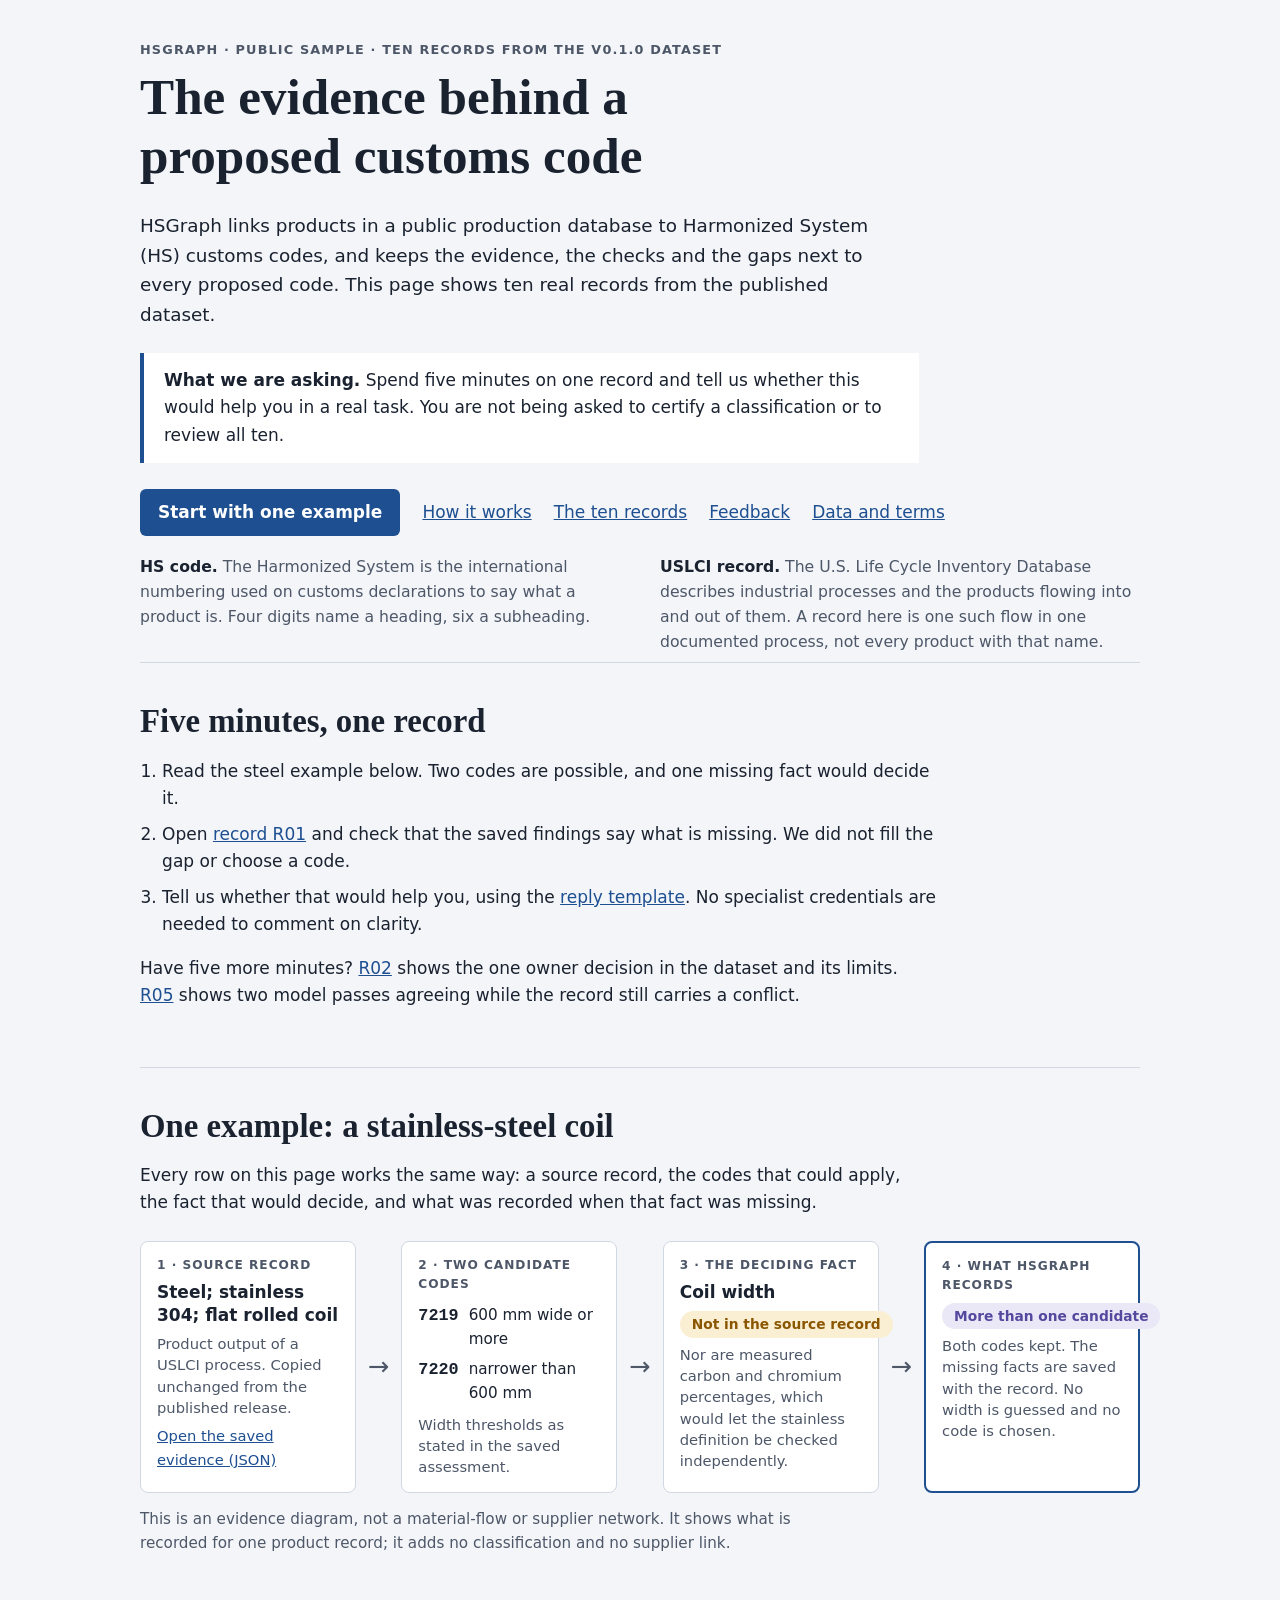
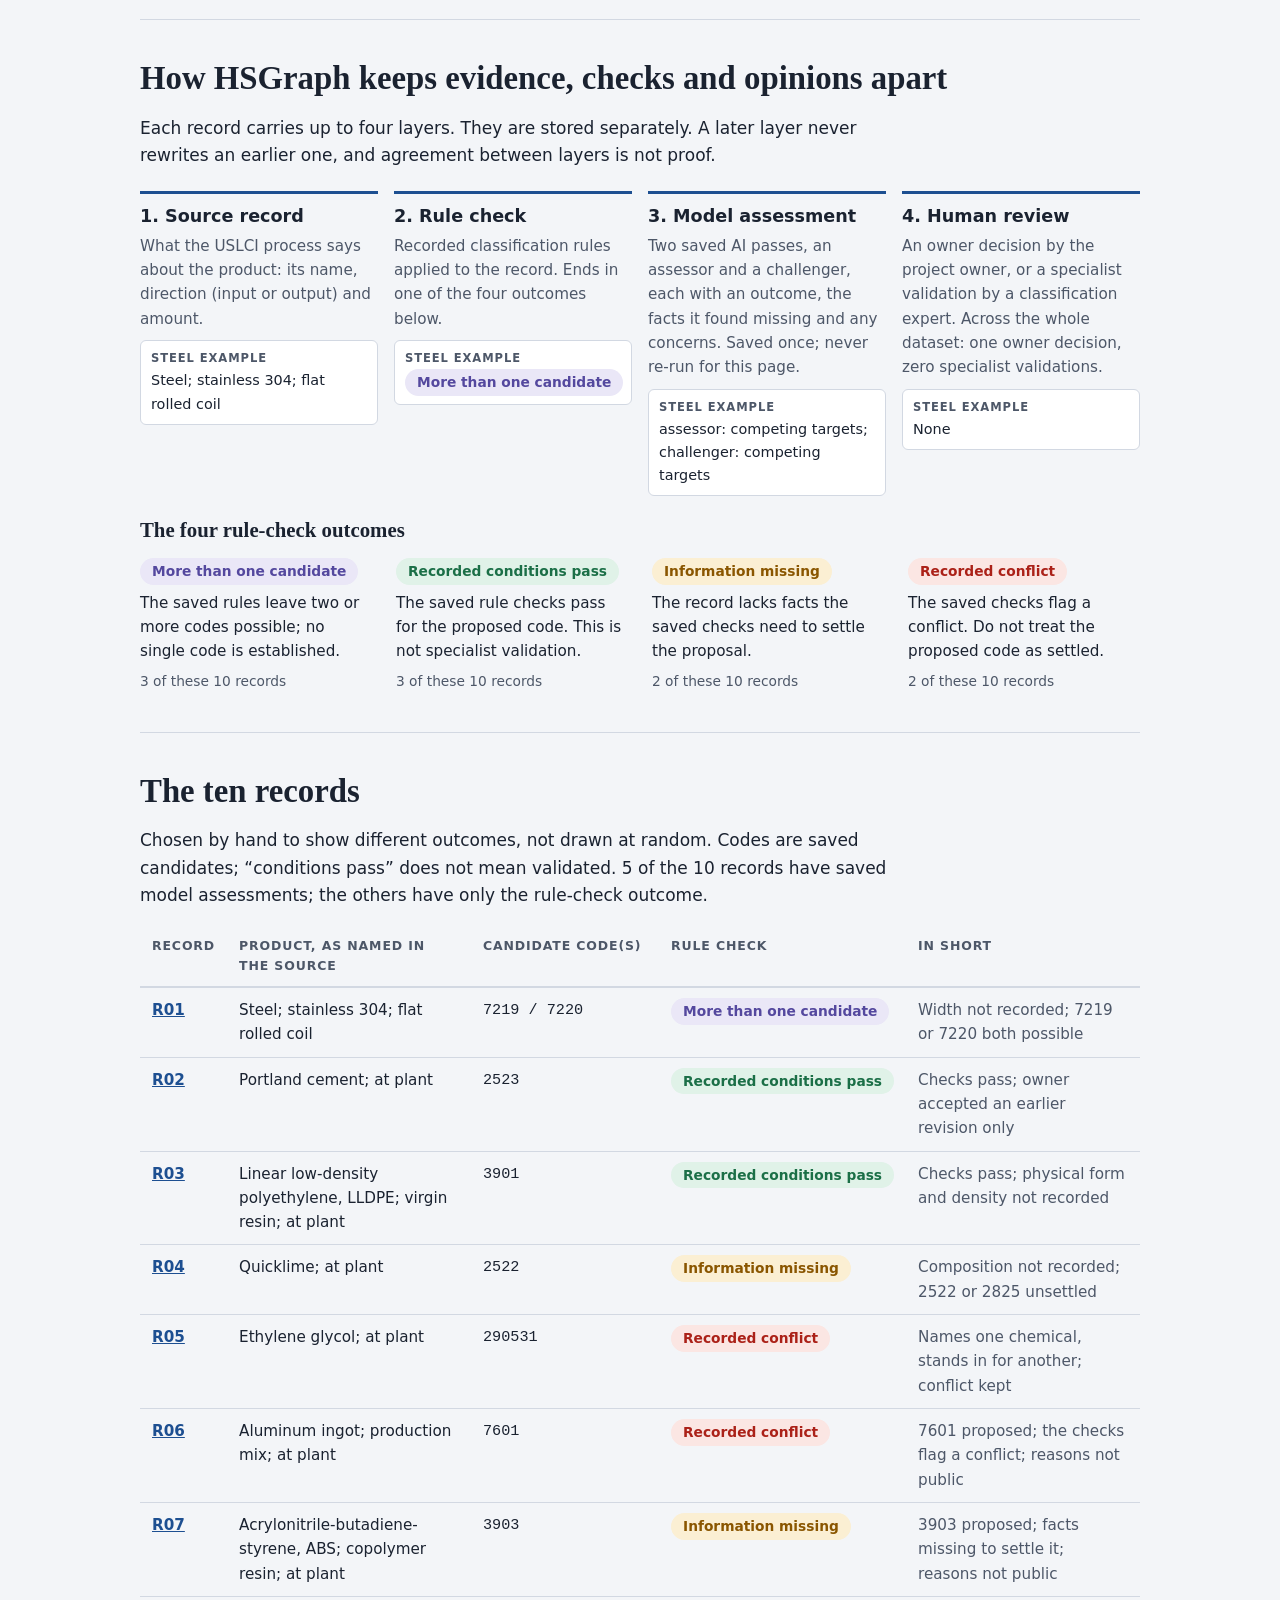
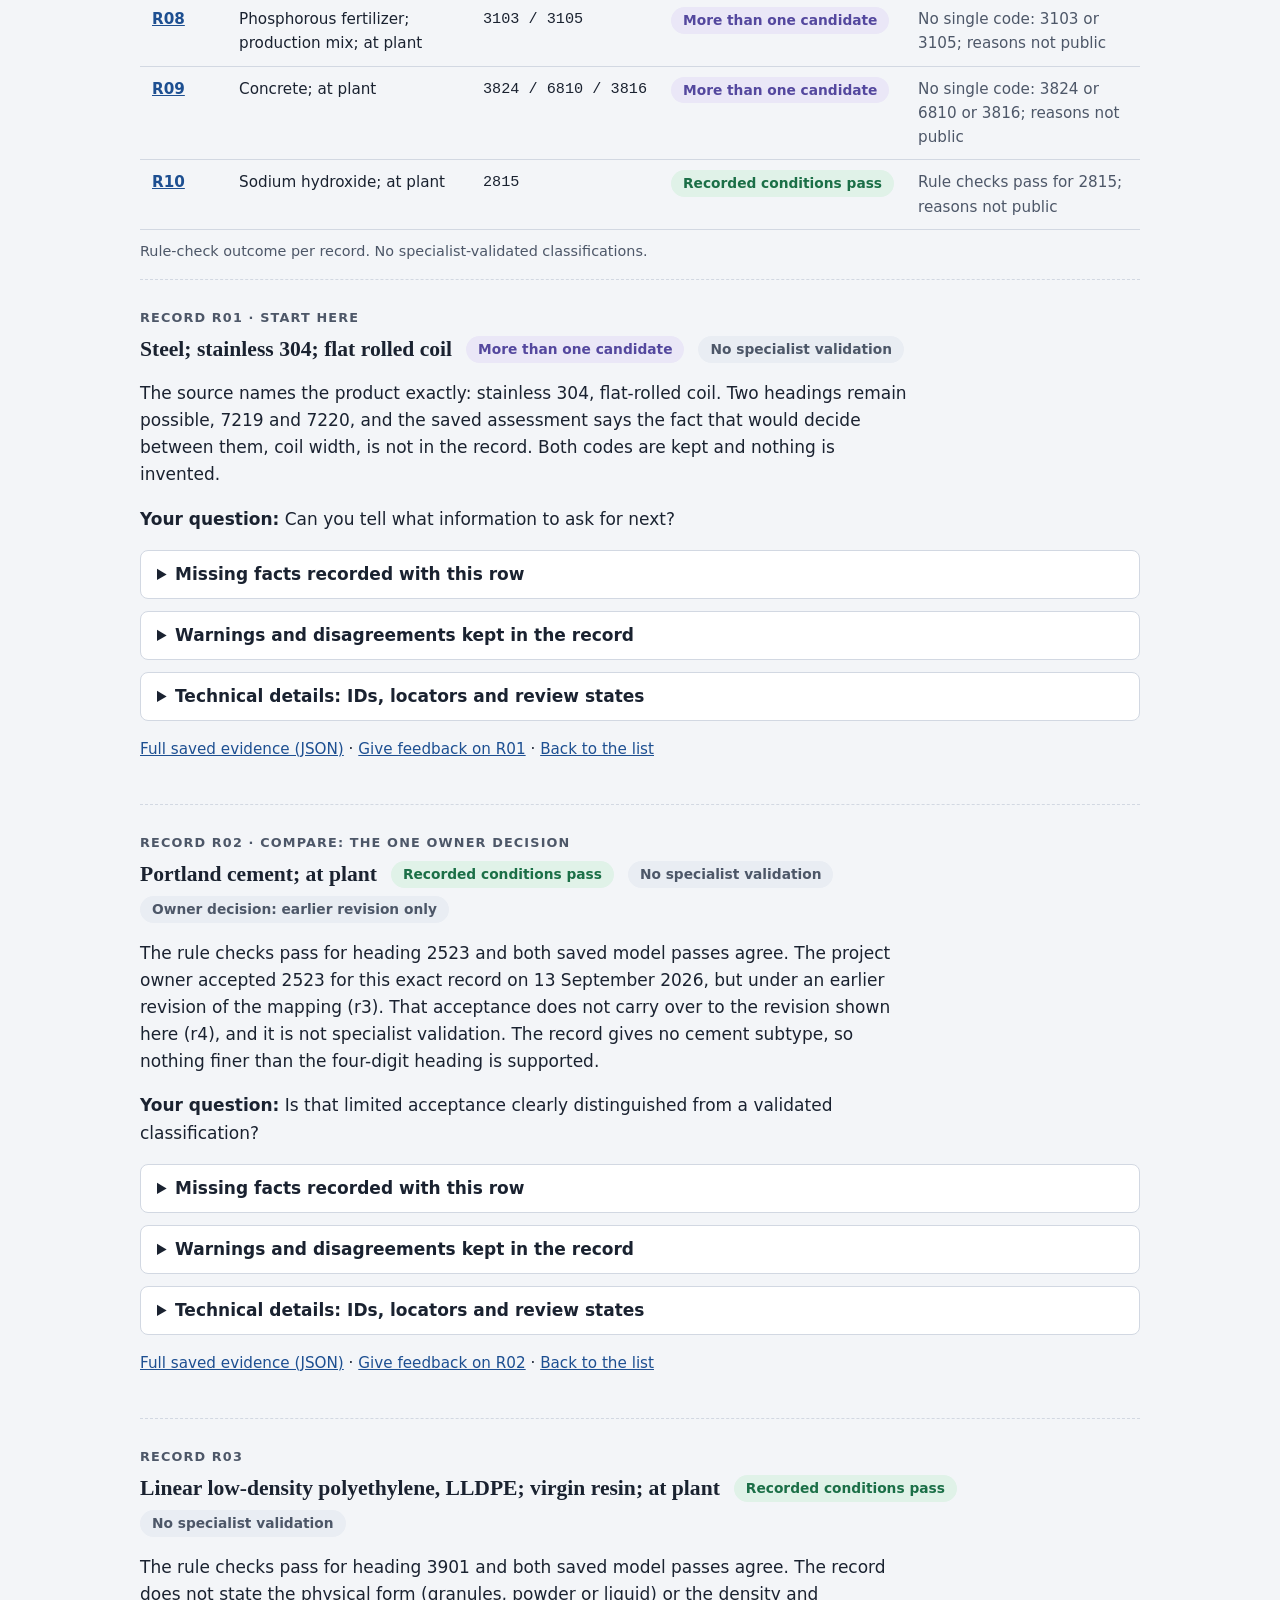
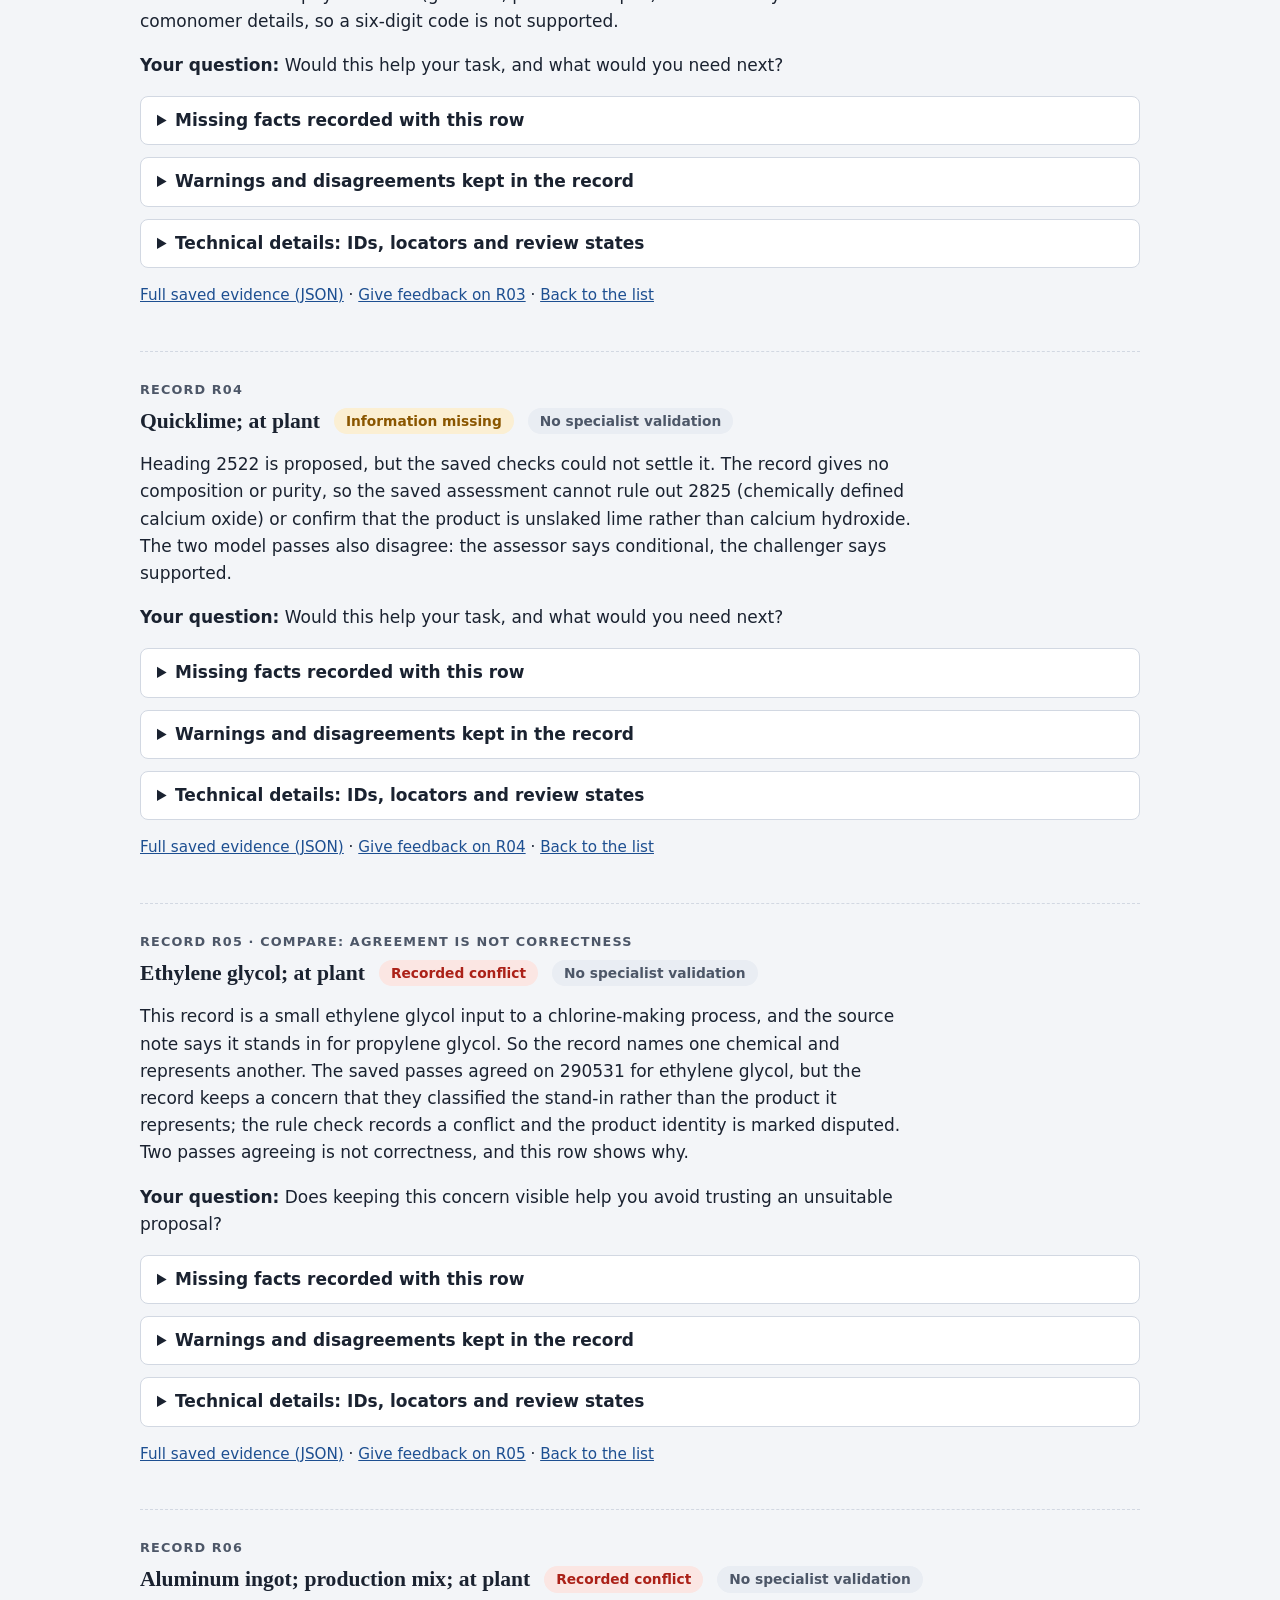
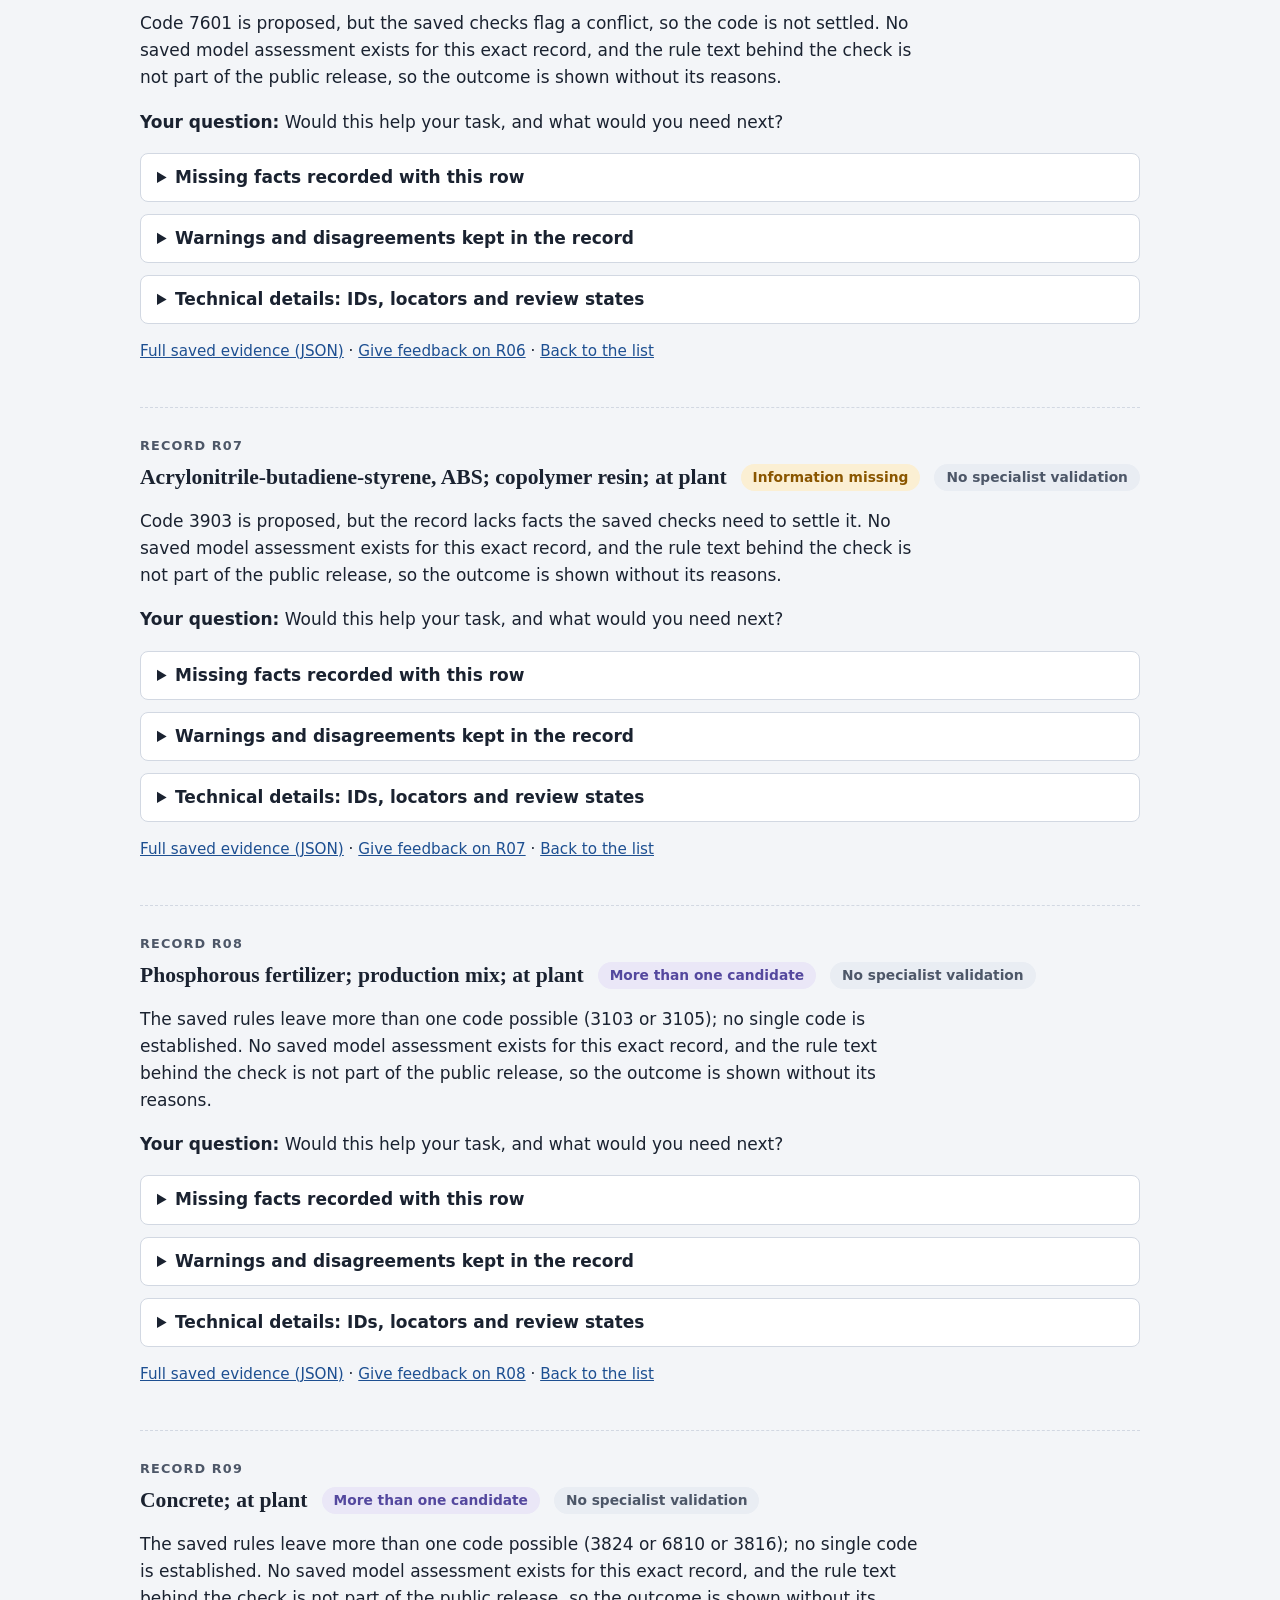
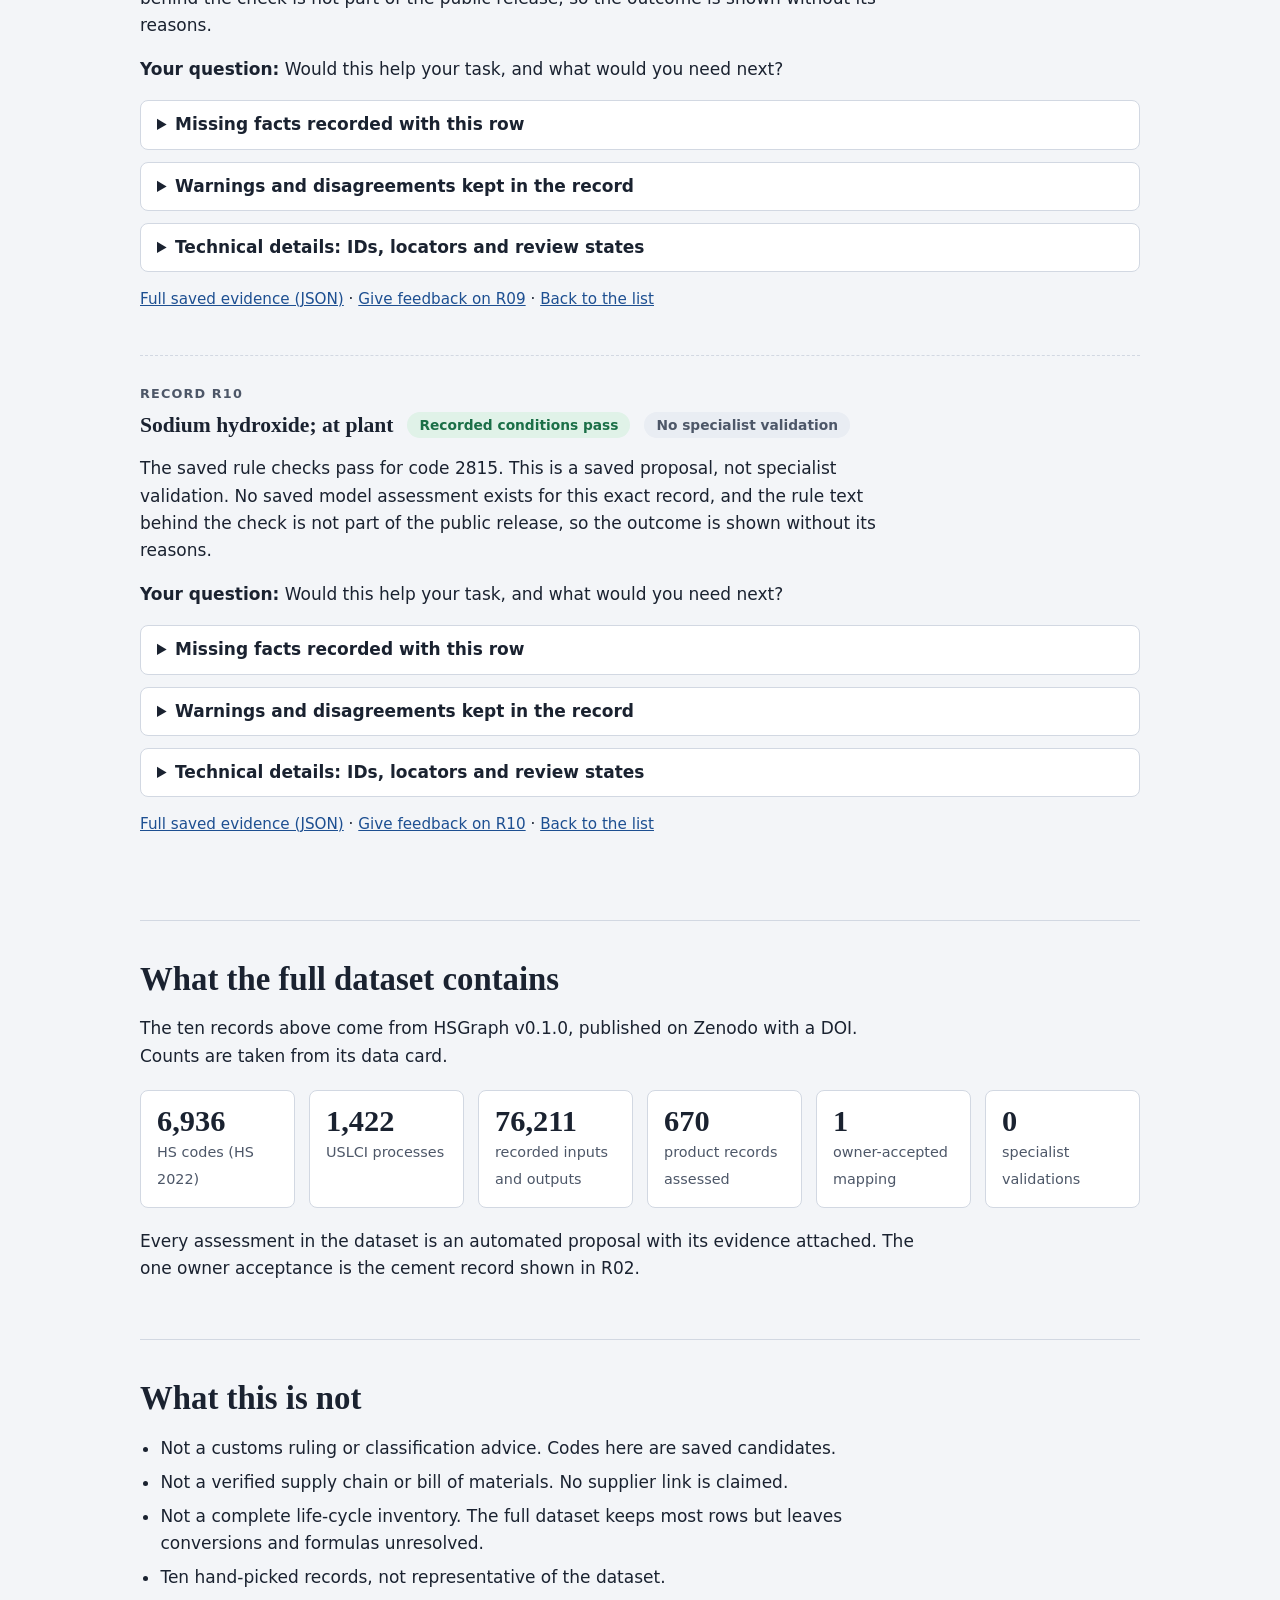
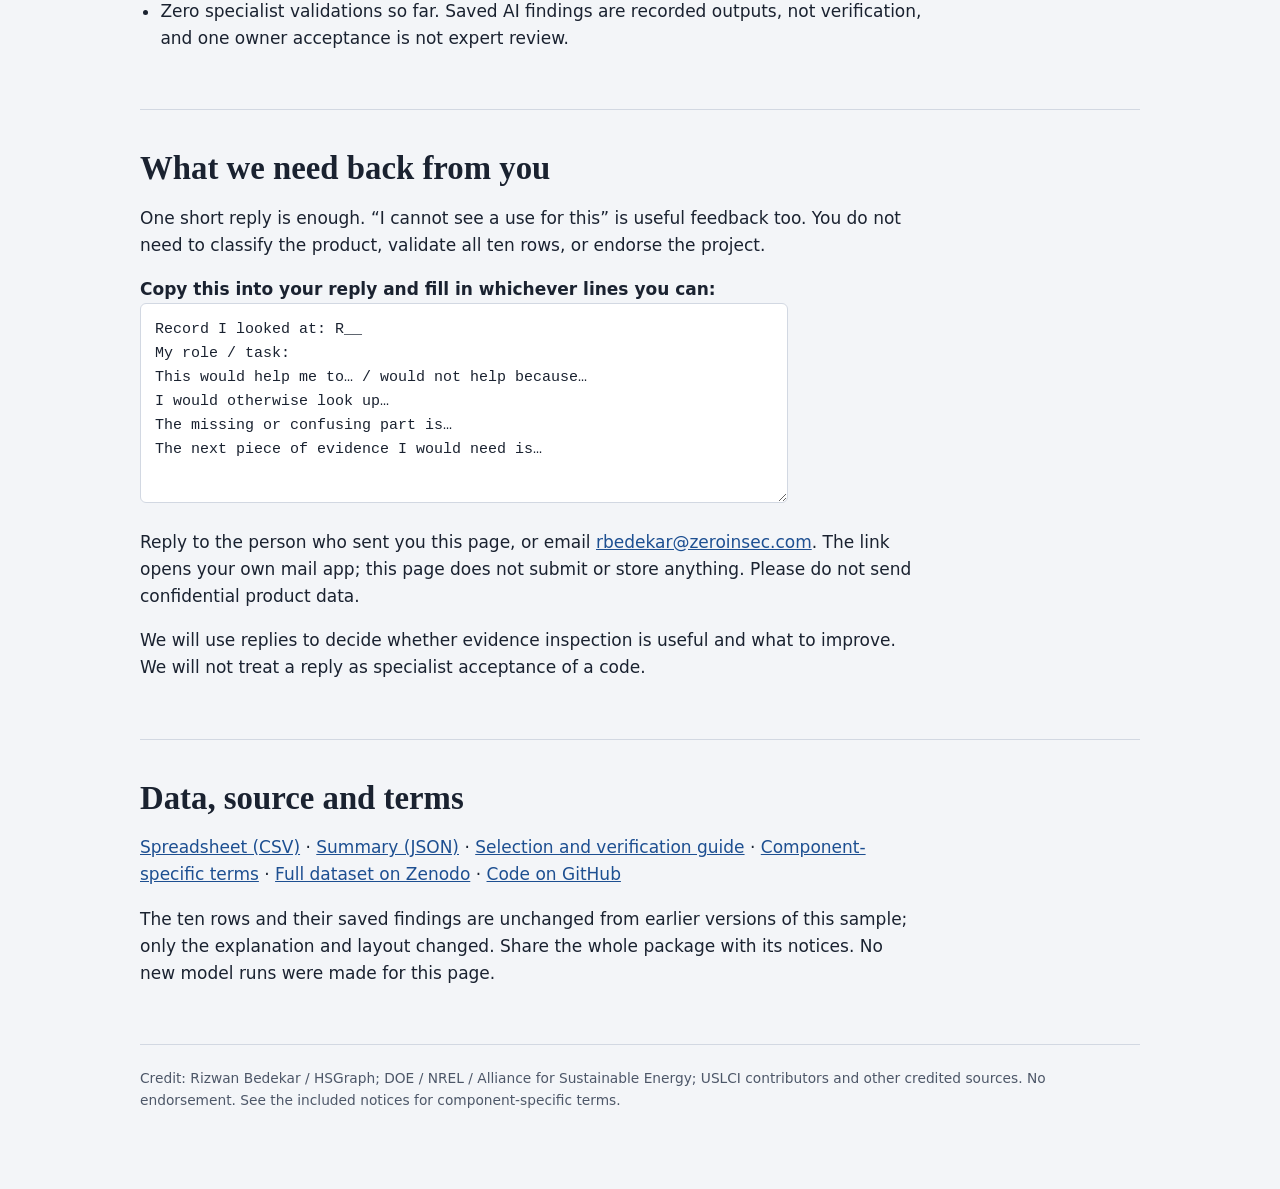
==== commit eec600cc: "Publish plain-language ten-record sample 3" ====
--- a/index.html
+++ b/index.html
@@ -1,54 +1,157 @@
 <!doctype html><html lang="en"><head><meta charset="utf-8">
 <meta name="viewport" content="width=device-width, initial-scale=1">
-<title>HSGraph — a five-minute evidence walkthrough</title>
-<style>
-body{font:17px/1.6 system-ui,sans-serif;color:#182638;max-width:1120px;margin:32px auto;padding:0 22px;background:#f6f8fa}h1,h2,h3{line-height:1.2}h1{font-size:clamp(2rem,4vw,3rem);max-width:850px}a{color:#125a89}a:focus-visible,summary:focus-visible,textarea:focus-visible{outline:3px solid #b15b00;outline-offset:4px}nav{display:flex;flex-wrap:wrap;gap:18px;margin:22px 0}.button{display:inline-block;background:#135d65;color:white;padding:10px 18px;border-radius:6px;text-decoration:none}.notice{border-left:5px solid #b15b00;background:#fff3de;padding:14px 18px}.panel,section.case{margin:24px 0;padding:24px;border:1px solid #cbd5df;border-radius:8px;background:white;overflow-wrap:anywhere}section.case:target{border:2px solid #135d65}section{scroll-margin-top:18px}.cards{display:grid;grid-template-columns:repeat(3,minmax(0,1fr));gap:18px}.cards>div{padding:16px;background:#edf3f5;border-radius:6px}.cards h3{margin-top:0}table{border-collapse:collapse;width:100%;font-size:15px}caption{text-align:left;margin-bottom:12px}th,td{border:1px solid #cbd5df;padding:12px;text-align:left;vertical-align:top}th{background:#e7eef4}.scroll{overflow-x:auto}details{margin:16px 0;border-top:1px solid #d6dfe6;padding-top:12px}summary{font-weight:650;cursor:pointer}dt{font-weight:650;margin-top:12px}dd{margin-left:0;white-space:pre-wrap}small,.muted{color:#455568}.badge{display:inline-block;background:#edf3f5;border:1px solid #cbd5df;padding:3px 9px;border-radius:5px}.trail{display:grid;grid-template-columns:2fr 1fr 2fr 1fr 2fr;gap:8px;align-items:center}.node{border:2px solid #658391;border-radius:6px;padding:15px;background:#f1f6f7}.proposal{border-style:dashed;background:#fff9ef}.edge{text-align:center;font-size:14px}.edge span{display:block;font-size:26px}textarea{box-sizing:border-box;width:100%;min-height:215px;padding:14px;font:15px/1.6 system-ui;border:1px solid #879baa;border-radius:6px;background:#f8fafb}.facts li{margin-bottom:12px}footer{padding:22px 0;font-size:14px}@media(max-width:720px){.cards{grid-template-columns:1fr}.trail{grid-template-columns:1fr}.edge span{transform:rotate(90deg)}.panel,section.case{padding:18px}body{padding:0 14px}table{min-width:680px}}
-</style></head><body><header><p class="muted">HSGraph · Guided sample 2 · Based on the published v0.1.0 dataset</p>
-<h1>Can you see the evidence behind a proposed HS code?</h1>
-<p>This sample lets you inspect ten product records, the codes proposed for them, and the information still missing.</p>
-<p><strong>What we need from you:</strong> spend five minutes on one example and tell us whether this would help with a real task. You are not being asked to certify a classification or review all ten rows.</p>
-<nav aria-label="Page navigation"><a class="button" href="#guide">Start the guide</a><a href="#examples">Browse ten examples</a><a href="#graph">See the evidence diagram</a><a href="#feedback">Give feedback</a></nav>
-<p class="notice"><strong>Zero specialist validations.</strong> This is a discussion sample, not a customs ruling, verified supply chain or complete life-cycle assessment. It is not representative of all products. One original owner decision is retained with its limited scope.</p></header><main>
-<section class="panel" id="guide"><h2>A five-minute guide</h2>
-<div class="cards"><div><h3>1. Open the steel case</h3><p>Start with <a href="#R01">R01: steel coil</a>. Notice that two HS headings remain possible.</p></div><div><h3>2. Look for the gap</h3><p>Read “What is missing?” The saved assessor says coil width is missing. We do not invent it or choose a heading.</p></div><div><h3>3. Tell us if this helps</h3><p>Could you identify the next information to request? Use the <a href="#feedback">short reply template</a>; no specialist credentials are needed to comment on clarity.</p></div></div>
-<p>Have another five minutes? Compare <a href="#R02">R02: a limited owner decision</a> and <a href="#R05">R05: why model agreement can still be wrong</a>. Full evidence and technical fields are optional expandable sections.</p></section>
-<section class="panel" id="key"><h2>How to read this page</h2>
-<p><strong>HS</strong> is the Harmonized System of product classification. <strong>USLCI</strong> is the U.S. Life Cycle Inventory source used here. A row is one recorded product exchange in a documented process—not every product with that name.</p>
-<p>A <strong>candidate code</strong> is a saved proposal, not a recommendation. A <strong>mechanical check</strong> applies recorded rules; a <strong>model assessment</strong> is a saved AI finding; an <strong>owner decision</strong> records this project owner’s limited acceptance. None substitutes for specialist review.</p><dl>
-<dt>More than one candidate</dt><dd>The saved rules leave competing candidates; no single code is established.</dd>
-<dt>Recorded conditions pass</dt><dd>The saved mechanical checks pass for this proposal. This is not specialist validation.</dd>
-<dt>Information missing</dt><dd>The saved checks lack information needed to settle the proposal.</dd>
-<dt>Recorded conflict</dt><dd>The saved checks flag a conflict. Do not treat the proposed code as settled.</dd>
-</dl></section>
-<section class="panel" id="graph"><h2>A small graph demo: follow the evidence</h2>
-<p>This is an <strong>evidence relationship diagram</strong> for R01, not a material-flow or supplier network. Read the connection labels; a proposed relationship is not established identity.</p>
-<div class="trail" role="group" aria-label="R01 record linked to a saved proposal and its unresolved alternatives">
-<a class="node" href="evidence/R01.json"><strong>Source record</strong><br>Steel; stainless 304; flat rolled coil<br><small>Open the retained evidence</small></a>
-<div class="edge">is the subject of<span aria-hidden="true">→</span></div>
-<a class="node" href="#R01"><strong>Saved proposal</strong><br>pilot-steel_coil-r2<br>More than one candidate</a>
-<div class="edge">lists alternatives<span aria-hidden="true">⇢</span></div>
-<div class="node proposal"><strong>HS candidates, not an accepted code</strong><br>7219; 7220</div></div>
-<p><strong>Why no final connection?</strong> The saved assessor lists missing width and measured composition information. See <a href="#R01">the exact saved findings</a>. Dashed styling marks the unresolved proposal, not a physical dependency.</p>
-<p class="muted">The ten sampled records do not form a complete connected production graph. A broader explorer would require a separate, source-backed selection of actual process/exchange relationships.</p></section>
-<section class="panel" id="examples"><h2>Choose an example</h2><p>Start with one row. Codes below are saved candidates only; “conditions pass” does not mean validated.</p><div class="scroll" tabindex="0" role="region" aria-label="Ten examples; scroll horizontally on small screens"><table><caption>Ten distinct records — no specialist-validated classifications</caption><thead><tr><th scope="col">Example</th><th scope="col">Candidate code(s)</th><th scope="col">What the saved check says</th><th scope="col">Owner decision</th></tr></thead><tbody>
-<tr><td><a href="#R01">R01 · Steel; stainless 304; flat rolled coil</a></td><td>No single target; alternatives: 7219; 7220</td><td>More than one candidate</td><td>None for this instance</td></tr>
-<tr><td><a href="#R02">R02 · Portland cement; at plant</a></td><td>Proposed: 2523</td><td>Recorded conditions pass</td><td>Original revision only; not the displayed later projection</td></tr>
-<tr><td><a href="#R03">R03 · Linear low-density polyethylene, LLDPE; virgin resin; at plant</a></td><td>Proposed: 3901</td><td>Recorded conditions pass</td><td>None for this instance</td></tr>
-<tr><td><a href="#R04">R04 · Quicklime; at plant</a></td><td>Proposed: 2522</td><td>Information missing</td><td>None for this instance</td></tr>
-<tr><td><a href="#R05">R05 · Ethylene glycol; at plant</a></td><td>Proposed: 290531</td><td>Recorded conflict</td><td>None for this instance</td></tr>
-<tr><td><a href="#R06">R06 · Aluminum ingot; production mix; at plant</a></td><td>Proposed: 7601</td><td>Recorded conflict</td><td>None for this instance</td></tr>
-<tr><td><a href="#R07">R07 · Acrylonitrile-butadiene-styrene, ABS; copolymer resin; at plant</a></td><td>Proposed: 3903</td><td>Information missing</td><td>None for this instance</td></tr>
-<tr><td><a href="#R08">R08 · Phosphorous fertilizer; production mix; at plant</a></td><td>No single target; alternatives: 3103; 3105</td><td>More than one candidate</td><td>None for this instance</td></tr>
-<tr><td><a href="#R09">R09 · Concrete; at plant</a></td><td>No single target; alternatives: 3824; 6810; 3816</td><td>More than one candidate</td><td>None for this instance</td></tr>
-<tr><td><a href="#R10">R10 · Sodium hydroxide; at plant</a></td><td>Proposed: 2815</td><td>Recorded conditions pass</td><td>None for this instance</td></tr>
-</tbody></table></div></section>
-<section class="case" id="R01"><p class="muted">Start here: what is missing?</p><h2>R01 · Steel; stainless 304; flat rolled coil</h2><p><span class="badge">More than one candidate</span> · No specialist validation</p><p>The saved steel case retains 7219 and 7220 as alternatives. Its assessor lists missing coil width and measured carbon/chromium information. We have not filled those gaps.</p><p><strong>Your question:</strong> Can you tell what information the reviewer would need next?</p>
-<details><summary>What is missing? Read the saved findings</summary><p>These are attributed saved model findings, not newly verified facts. No listed gap does not prove the information is complete.</p><ul class="facts">
-<li>smoke1/stainless-steel-coil assessor: The coil width is not supplied. Effect: This directly prevents choosing between 7219 (600 mm or more) and 7220 (less than 600 mm).</li>
-<li>smoke1/stainless-steel-coil assessor: Measured carbon and chromium percentages are not supplied. Effect: The legal stainless-steel definition cannot be independently checked, although the exact product is expressly identified as stainless 304 throughout the native evidence.</li>
-</ul></details>
-<details><summary>Warnings and disagreements retained in the record</summary><p>None recorded here; not proof of correctness</p></details>
-<details><summary>Technical details: codes, review states, IDs and locators</summary><dl>
+<meta name="color-scheme" content="light dark">
+<title>HSGraph evidence sample</title>
+<style>/* Layout: one reading column (prose max 72ch); the example figure, the layer grid and the table may widen to 1080px.
+   Sections are separated by space and small uppercase eyebrows; only status chips, the two figures and the ask box are styled as objects. */
+:root{color-scheme:light;
+--bg:#f3f5f8;--surface:#ffffff;--surface-2:#e9edf3;--ink:#1a2230;--ink-2:#4d5768;--line:#d2d8e2;
+--accent:#1d4f91;--accent-ink:#ffffff;
+--pass:#1b6f47;--pass-bg:#e0f2e8;--multi:#54489e;--multi-bg:#eae7f7;--gap:#8a5600;--gap-bg:#fbefd3;--conflict:#ab2118;--conflict-bg:#fbe6e3;
+--font-display:"Iowan Old Style","Palatino Linotype",Palatino,Charter,Georgia,"Times New Roman",serif;
+--font-body:system-ui,-apple-system,"Segoe UI",Roboto,"Helvetica Neue",Arial,sans-serif;
+--font-mono:ui-monospace,"SF Mono",Menlo,Consolas,"Liberation Mono",monospace}
+@media (prefers-color-scheme:dark){:root:not([data-theme="light"]){color-scheme:dark;--bg:#12161d;--surface:#1a2029;--surface-2:#242c38;--ink:#e6e9ee;--ink-2:#a4adbc;--line:#333c4a;--accent:#8fb7f1;--accent-ink:#0e1a2c;--pass:#6fc796;--pass-bg:#173525;--multi:#b3a4f2;--multi-bg:#2a2649;--gap:#e8b94f;--gap-bg:#3a2e12;--conflict:#f08c82;--conflict-bg:#43201d}}
+:root[data-theme="dark"]{color-scheme:dark;--bg:#12161d;--surface:#1a2029;--surface-2:#242c38;--ink:#e6e9ee;--ink-2:#a4adbc;--line:#333c4a;--accent:#8fb7f1;--accent-ink:#0e1a2c;--pass:#6fc796;--pass-bg:#173525;--multi:#b3a4f2;--multi-bg:#2a2649;--gap:#e8b94f;--gap-bg:#3a2e12;--conflict:#f08c82;--conflict-bg:#43201d}
+*{box-sizing:border-box}
+body{margin:0;background:var(--bg);color:var(--ink);font:17px/1.6 var(--font-body)}
+.wrap{max-width:1080px;margin:0 auto;padding:0 clamp(16px,4vw,40px) 56px}
+h1,h2,h3{font-family:var(--font-display);font-weight:600;line-height:1.15;text-wrap:balance;margin:0 0 .5em}
+h1{font-size:clamp(2.1rem,4.6vw,3.2rem);max-width:20ch}
+h2{font-size:clamp(1.55rem,2.8vw,2.05rem)}
+h3{font-size:1.3rem}
+p,li,dd,dt{max-width:72ch}
+a{color:var(--accent)}
+a:focus-visible,summary:focus-visible,textarea:focus-visible,.scroll:focus-visible{outline:3px solid var(--accent);outline-offset:3px}
+.eyebrow{font-size:.8rem;letter-spacing:.09em;text-transform:uppercase;color:var(--ink-2);font-weight:600;margin:0 0 .6em}
+header{padding-block:40px 8px}
+.lede{font-size:1.15rem;max-width:64ch}
+.ask{border-left:4px solid var(--accent);background:var(--surface);padding:14px 20px;margin:24px 0;max-width:72ch}
+.ask p{margin:0}
+nav.top{display:flex;flex-wrap:wrap;gap:10px 22px;align-items:center;margin:26px 0 10px}
+.button{display:inline-block;background:var(--accent);color:var(--accent-ink);padding:10px 18px;border-radius:6px;text-decoration:none;font-weight:600}
+.terms{display:grid;grid-template-columns:repeat(auto-fit,minmax(280px,1fr));gap:16px 40px;margin:18px 0 0}
+.terms p{margin:0;font-size:.98rem;color:var(--ink-2)}
+.terms b{color:var(--ink)}
+section{border-top:1px solid var(--line);padding-block:40px;scroll-margin-top:16px}
+section.case{border-top:1px dashed var(--line);padding-block:28px}
+section.case:target{background:var(--surface);box-shadow:0 0 0 12px var(--surface)}
+ol.steps{padding-left:1.3em}ol.steps li{margin-bottom:.5em}
+.muted{color:var(--ink-2)}
+small{font-size:.86rem}
+.chip{display:inline-block;padding:2px 11px;border-radius:999px;font-size:.86rem;font-weight:650;line-height:1.5;white-space:nowrap;border:1px solid transparent}
+.chip.pass{color:var(--pass);background:var(--pass-bg)}
+.chip.multi{color:var(--multi);background:var(--multi-bg)}
+.chip.gap{color:var(--gap);background:var(--gap-bg)}
+.chip.conflict{color:var(--conflict);background:var(--conflict-bg)}
+.chip.plain{color:var(--ink-2);background:var(--surface-2)}
+.chip.other{color:var(--ink);background:var(--surface-2);border-color:var(--line)}
+figure{margin:24px 0}
+figcaption{margin-top:14px;color:var(--ink-2);font-size:.95rem;max-width:72ch}
+.flow{display:grid;grid-template-columns:1fr auto 1fr auto 1fr auto 1fr;gap:10px;align-items:stretch}
+.node{background:var(--surface);border:1px solid var(--line);border-radius:8px;padding:14px 16px;display:flex;flex-direction:column;gap:6px;min-width:0}
+.node .k{font-size:.76rem;letter-spacing:.08em;text-transform:uppercase;color:var(--ink-2);font-weight:650}
+.node .v{font-weight:650;line-height:1.35}
+.node .d{font-size:.92rem;color:var(--ink-2);line-height:1.45}
+.node.result{border-color:var(--accent);border-width:2px}
+.node a{overflow-wrap:anywhere;font-size:.92rem}
+.arrow{align-self:center;color:var(--ink-2);font-size:1.6rem;line-height:1;padding:0 2px}
+.codes{display:grid;gap:6px;margin:2px 0}
+.codes span{display:flex;gap:10px;align-items:baseline;font-size:.95rem}
+.codes b{font-family:var(--font-mono);font-size:1.05rem;font-variant-numeric:tabular-nums}
+.layers{display:grid;grid-template-columns:repeat(4,minmax(0,1fr));gap:16px;margin:22px 0}
+.layer{border-top:3px solid var(--accent);padding-top:12px;min-width:0}
+.layer h3{font-size:1.1rem;margin:0 0 .4em;font-family:var(--font-body);font-weight:700}
+.layer p{font-size:.95rem;margin:0 0 .6em;color:var(--ink-2)}
+.layer .ex{font-size:.9rem;color:var(--ink);background:var(--surface);border:1px solid var(--line);border-radius:6px;padding:8px 10px}
+.layer .ex .k{display:block;font-size:.72rem;letter-spacing:.08em;text-transform:uppercase;color:var(--ink-2);font-weight:650;margin-bottom:2px}
+.legend{display:grid;grid-template-columns:repeat(auto-fit,minmax(230px,1fr));gap:14px 24px;margin:16px 0 0;padding:0;list-style:none}
+.legend li{display:flex;flex-direction:column;align-items:flex-start;gap:6px;max-width:none;font-size:.95rem}
+.legend .n{color:var(--ink-2);font-size:.86rem}
+.scroll{overflow-x:auto;margin:16px 0}
+table{border-collapse:collapse;width:100%;font-size:.95rem;min-width:760px}
+caption{text-align:left;caption-side:bottom;padding-top:10px;color:var(--ink-2);font-size:.9rem}
+th,td{text-align:left;vertical-align:top;padding:10px 12px;border-bottom:1px solid var(--line)}
+thead th{font-size:.78rem;letter-spacing:.07em;text-transform:uppercase;color:var(--ink-2);font-weight:650;border-bottom:2px solid var(--line)}
+tbody th{font-weight:650;white-space:nowrap}
+td.code{font-family:var(--font-mono);font-variant-numeric:tabular-nums;white-space:nowrap}
+td.short{color:var(--ink-2)}
+.case-head{display:flex;flex-wrap:wrap;gap:8px 14px;align-items:center;margin:0 0 10px}
+.case-head h3{margin:0;font-size:1.35rem}
+details{margin:12px 0;border:1px solid var(--line);border-radius:8px;background:var(--surface);padding:0 16px}
+details[open]{padding-bottom:10px}
+summary{font-weight:650;cursor:pointer;padding:10px 0}
+ul.facts{padding-left:1.2em;margin:6px 0}ul.facts li{margin-bottom:10px;max-width:80ch}
+.who{display:inline-block;font-family:var(--font-mono);font-size:.78rem;color:var(--ink-2);background:var(--surface-2);border-radius:4px;padding:0 6px;margin-right:6px;vertical-align:middle}
+.effect{color:var(--ink-2)}
+dl.tech{margin:0 0 6px}dl.tech dt{font-weight:650;margin-top:10px;font-size:.9rem}dl.tech dd{margin:2px 0 0;font-family:var(--font-mono);font-size:.84rem;overflow-wrap:anywhere;white-space:pre-wrap;max-width:none}
+.links{font-size:.95rem}
+.stats{display:grid;grid-template-columns:repeat(auto-fit,minmax(150px,1fr));gap:14px;margin:20px 0;padding:0;list-style:none}
+.stats li{background:var(--surface);border:1px solid var(--line);border-radius:8px;padding:14px 16px;max-width:none}
+.stats b{display:block;font-family:var(--font-display);font-size:1.9rem;font-weight:600;font-variant-numeric:tabular-nums;line-height:1.1}
+.stats span{font-size:.9rem;color:var(--ink-2)}
+ul.limits{padding-left:1.2em}ul.limits li{margin-bottom:.4em}
+textarea{box-sizing:border-box;width:100%;max-width:72ch;min-height:200px;padding:14px;font:15px/1.6 var(--font-mono);color:var(--ink);border:1px solid var(--line);border-radius:6px;background:var(--surface)}
+footer{padding:22px 0;font-size:.86rem;color:var(--ink-2);border-top:1px solid var(--line)}
+@media (max-width:820px){.layers{grid-template-columns:1fr 1fr}}
+@media (max-width:720px){.flow{grid-template-columns:1fr}.arrow{transform:rotate(90deg);justify-self:center;padding:0}.layers{grid-template-columns:1fr}section{padding-block:30px}h1{max-width:none}}
+</style></head><body><div class="wrap"><header>
+<p class="eyebrow">HSGraph · public sample · ten records from the v0.1.0 dataset</p>
+<h1>The evidence behind a proposed customs code</h1>
+<p class="lede">HSGraph links products in a public production database to Harmonized System (HS) customs codes, and keeps the evidence, the checks and the gaps next to every proposed code. This page shows ten real records from the published dataset.</p>
+<div class="ask"><p><strong>What we are asking.</strong> Spend five minutes on one record and tell us whether this would help you in a real task. You are not being asked to certify a classification or to review all ten.</p></div>
+<nav class="top" aria-label="Page navigation"><a class="button" href="#example">Start with one example</a><a href="#how">How it works</a><a href="#examples">The ten records</a><a href="#feedback">Feedback</a><a href="#downloads">Data and terms</a></nav>
+<div class="terms"><p><b>HS code.</b> The Harmonized System is the international numbering used on customs declarations to say what a product is. Four digits name a heading, six a subheading.</p>
+<p><b>USLCI record.</b> The U.S. Life Cycle Inventory Database describes industrial processes and the products flowing into and out of them. A record here is one such flow in one documented process, not every product with that name.</p></div>
+</header><main>
+<section id="guide"><h2>Five minutes, one record</h2><ol class="steps">
+<li>Read the steel example below. Two codes are possible, and one missing fact would decide it.</li>
+<li>Open <a href="#R01">record R01</a> and check that the saved findings say what is missing. We did not fill the gap or choose a code.</li>
+<li>Tell us whether that would help you, using the <a href="#feedback">reply template</a>. No specialist credentials are needed to comment on clarity.</li></ol>
+<p>Have five more minutes? <a href="#R02">R02</a> shows the one owner decision in the dataset and its limits. <a href="#R05">R05</a> shows two model passes agreeing while the record still carries a conflict.</p></section>
+<section id="example"><h2>One example: a stainless-steel coil</h2>
+<p>Every row on this page works the same way: a source record, the codes that could apply, the fact that would decide, and what was recorded when that fact was missing.</p>
+<figure><div class="flow" role="group" aria-label="Steel coil: source record, two candidate codes, the deciding fact, and what HSGraph records">
+<div class="node"><span class="k">1 · Source record</span><span class="v">Steel; stainless 304; flat rolled coil</span><span class="d">Product output of a USLCI process. Copied unchanged from the published release.</span><a href="evidence/R01.json">Open the saved evidence (JSON)</a></div>
+<div class="arrow" aria-hidden="true">→</div>
+<div class="node"><span class="k">2 · Two candidate codes</span><div class="codes"><span><b>7219</b>600 mm wide or more</span><span><b>7220</b>narrower than 600 mm</span></div><span class="d">Width thresholds as stated in the saved assessment.</span></div>
+<div class="arrow" aria-hidden="true">→</div>
+<div class="node"><span class="k">3 · The deciding fact</span><span class="v">Coil width</span><span><span class="chip gap">Not in the source record</span></span><span class="d">Nor are measured carbon and chromium percentages, which would let the stainless definition be checked independently.</span></div>
+<div class="arrow" aria-hidden="true">→</div>
+<div class="node result"><span class="k">4 · What HSGraph records</span><span><span class="chip multi">More than one candidate</span></span><span class="d">Both codes kept. The missing facts are saved with the record. No width is guessed and no code is chosen.</span></div>
+</div><figcaption>This is an evidence diagram, not a material-flow or supplier network. It shows what is recorded for one product record; it adds no classification and no supplier link.</figcaption></figure></section>
+<section id="how"><h2>How HSGraph keeps evidence, checks and opinions apart</h2>
+<p>Each record carries up to four layers. They are stored separately. A later layer never rewrites an earlier one, and agreement between layers is not proof.</p>
+<div class="layers">
+<div class="layer"><h3>1. Source record</h3><p>What the USLCI process says about the product: its name, direction (input or output) and amount.</p><div class="ex"><span class="k">Steel example</span>Steel; stainless 304; flat rolled coil</div></div>
+<div class="layer"><h3>2. Rule check</h3><p>Recorded classification rules applied to the record. Ends in one of the four outcomes below.</p><div class="ex"><span class="k">Steel example</span><span class="chip multi">More than one candidate</span></div></div>
+<div class="layer"><h3>3. Model assessment</h3><p>Two saved AI passes, an assessor and a challenger, each with an outcome, the facts it found missing and any concerns. Saved once; never re-run for this page.</p><div class="ex"><span class="k">Steel example</span>assessor: competing targets; challenger: competing targets</div></div>
+<div class="layer"><h3>4. Human review</h3><p>An owner decision by the project owner, or a specialist validation by a classification expert. Across the whole dataset: one owner decision, zero specialist validations.</p><div class="ex"><span class="k">Steel example</span>None</div></div>
+</div><h3>The four rule-check outcomes</h3><ul class="legend">
+<li><span class="chip multi">More than one candidate</span><span>The saved rules leave two or more codes possible; no single code is established.</span><span class="n">3 of these 10 records</span></li>
+<li><span class="chip pass">Recorded conditions pass</span><span>The saved rule checks pass for the proposed code. This is not specialist validation.</span><span class="n">3 of these 10 records</span></li>
+<li><span class="chip gap">Information missing</span><span>The record lacks facts the saved checks need to settle the proposal.</span><span class="n">2 of these 10 records</span></li>
+<li><span class="chip conflict">Recorded conflict</span><span>The saved checks flag a conflict. Do not treat the proposed code as settled.</span><span class="n">2 of these 10 records</span></li>
+</ul></section>
+<section id="examples"><h2>The ten records</h2><p>Chosen by hand to show different outcomes, not drawn at random. Codes are saved candidates; “conditions pass” does not mean validated. 5 of the 10 records have saved model assessments; the others have only the rule-check outcome.</p><div class="scroll" tabindex="0" role="region" aria-label="Ten records; scroll sideways on small screens"><table><caption>Rule-check outcome per record. No specialist-validated classifications.</caption><thead><tr><th scope="col">Record</th><th scope="col">Product, as named in the source</th><th scope="col">Candidate code(s)</th><th scope="col">Rule check</th><th scope="col">In short</th></tr></thead><tbody>
+<tr><th scope="row"><a href="#R01">R01</a></th><td>Steel; stainless 304; flat rolled coil</td><td class="code">7219 / 7220</td><td><span class="chip multi">More than one candidate</span></td><td class="short">Width not recorded; 7219 or 7220 both possible</td></tr>
+<tr><th scope="row"><a href="#R02">R02</a></th><td>Portland cement; at plant</td><td class="code">2523</td><td><span class="chip pass">Recorded conditions pass</span></td><td class="short">Checks pass; owner accepted an earlier revision only</td></tr>
+<tr><th scope="row"><a href="#R03">R03</a></th><td>Linear low-density polyethylene, LLDPE; virgin resin; at plant</td><td class="code">3901</td><td><span class="chip pass">Recorded conditions pass</span></td><td class="short">Checks pass; physical form and density not recorded</td></tr>
+<tr><th scope="row"><a href="#R04">R04</a></th><td>Quicklime; at plant</td><td class="code">2522</td><td><span class="chip gap">Information missing</span></td><td class="short">Composition not recorded; 2522 or 2825 unsettled</td></tr>
+<tr><th scope="row"><a href="#R05">R05</a></th><td>Ethylene glycol; at plant</td><td class="code">290531</td><td><span class="chip conflict">Recorded conflict</span></td><td class="short">Names one chemical, stands in for another; conflict kept</td></tr>
+<tr><th scope="row"><a href="#R06">R06</a></th><td>Aluminum ingot; production mix; at plant</td><td class="code">7601</td><td><span class="chip conflict">Recorded conflict</span></td><td class="short">7601 proposed; the checks flag a conflict; reasons not public</td></tr>
+<tr><th scope="row"><a href="#R07">R07</a></th><td>Acrylonitrile-butadiene-styrene, ABS; copolymer resin; at plant</td><td class="code">3903</td><td><span class="chip gap">Information missing</span></td><td class="short">3903 proposed; facts missing to settle it; reasons not public</td></tr>
+<tr><th scope="row"><a href="#R08">R08</a></th><td>Phosphorous fertilizer; production mix; at plant</td><td class="code">3103 / 3105</td><td><span class="chip multi">More than one candidate</span></td><td class="short">No single code: 3103 or 3105; reasons not public</td></tr>
+<tr><th scope="row"><a href="#R09">R09</a></th><td>Concrete; at plant</td><td class="code">3824 / 6810 / 3816</td><td><span class="chip multi">More than one candidate</span></td><td class="short">No single code: 3824 or 6810 or 3816; reasons not public</td></tr>
+<tr><th scope="row"><a href="#R10">R10</a></th><td>Sodium hydroxide; at plant</td><td class="code">2815</td><td><span class="chip pass">Recorded conditions pass</span></td><td class="short">Rule checks pass for 2815; reasons not public</td></tr>
+</tbody></table></div>
+<section class="case" id="R01"><p class="eyebrow">Record R01 · Start here</p><div class="case-head"><h3>Steel; stainless 304; flat rolled coil</h3><span class="chip multi">More than one candidate</span><span class="chip plain">No specialist validation</span></div><p>The source names the product exactly: stainless 304, flat-rolled coil. Two headings remain possible, 7219 and 7220, and the saved assessment says the fact that would decide between them, coil width, is not in the record. Both codes are kept and nothing is invented.</p><p><strong>Your question:</strong> Can you tell what information to ask for next?</p>
+<details><summary>Missing facts recorded with this row</summary><p class="muted">Quoted from the saved model findings, with the pass that made each one. A short list does not mean the record is complete.</p><ul class="facts">
+<li><span class="who">smoke1/stainless-steel-coil assessor</span>The coil width is not supplied. <span class="effect">Effect: This directly prevents choosing between 7219 (600 mm or more) and 7220 (less than 600 mm).</span></li>
+<li><span class="who">smoke1/stainless-steel-coil assessor</span>Measured carbon and chromium percentages are not supplied. <span class="effect">Effect: The legal stainless-steel definition cannot be independently checked, although the exact product is expressly identified as stainless 304 throughout the native evidence.</span></li>
+</ul></details>
+<details><summary>Warnings and disagreements kept in the record</summary><p>None recorded. This is not proof of correctness.</p></details>
+<details><summary>Technical details: IDs, locators and review states</summary><dl class="tech">
 <dt>instance id</dt><dd>uslci-1.2026-06.0:processes:49f5324b-fc33-36e9-b5af-3c80d73492bd:exchange:2</dd>
 <dt>source locator</dt><dd>processes/49f5324b-fc33-36e9-b5af-3c80d73492bd.json#/exchanges/0</dd>
 <dt>mapping revision id</dt><dd>pilot-steel_coil-r2</dd>
@@ -56,20 +159,23 @@
 <dt>saved revision alternatives</dt><dd>7219; 7220</dd>
 <dt>mechanical outcome</dt><dd>ambiguous</dd>
 <dt>product identity outcome NOT HS</dt><dd>automated_supported</dd>
-<dt>saved HS case outcomes NOT validation</dt><dd>smoke1/stainless-steel-coil: assessor=competing_targets; challenger=competing_targets<br><br>smoke2/S2-09: assessor=competing_targets; challenger=competing_targets<br><br>smoke2/S2-05: assessor=competing_targets; challenger=competing_targets</dd>
-<dt>owner review</dt><dd>no_owner_acceptance</dd>
-<dt>displayed projection owner review</dt><dd>no_owner_acceptance</dd>
-<dt>specialist validation</dt><dd>none</dd>
-<dt>recorded missing facts</dt><dd>smoke1/stainless-steel-coil assessor: The coil width is not supplied. Effect: This directly prevents choosing between 7219 (600 mm or more) and 7220 (less than 600 mm).<br><br>smoke1/stainless-steel-coil assessor: Measured carbon and chromium percentages are not supplied. Effect: The legal stainless-steel definition cannot be independently checked, although the exact product is expressly identified as stainless 304 throughout the native evidence.</dd>
-<dt>post run concerns</dt><dd>None recorded here; not proof of correctness</dd>
-<dt>use limit</dt><dd>Evidence inspection only; not a verified classification, customs ruling or complete LCA</dd>
-</dl></details><p><a href="evidence/R01.json">Full original evidence (JSON)</a> · <a href="#feedback">Give feedback on R01</a> · <a href="#examples">Back to examples</a></p></section>
-<section class="case" id="R02"><p class="muted">Compare: what did the owner accept?</p><h2>R02 · Portland cement; at plant</h2><p><span class="badge">Recorded conditions pass</span> · No specialist validation</p><p>One owner decision applies to the original cement revision r3 and exact instance. It does not approve the later r4 projection shown here, and it is not specialist validation.</p><p><strong>Your question:</strong> Is that limited acceptance clearly distinguished from a validated classification?</p>
-<details><summary>What is missing? Read the saved findings</summary><p>These are attributed saved model findings, not newly verified facts. No listed gap does not prove the information is complete.</p><ul class="facts">
-<li>smoke1/cement assessor: No HS6-level cement subtype or presentation facts are supplied. Effect: Prevents classification more specifically than HS4; it does not undermine heading 2523.</li>
-</ul></details>
-<details><summary>Warnings and disagreements retained in the record</summary><p>None recorded here; not proof of correctness</p></details>
-<details><summary>Technical details: codes, review states, IDs and locators</summary><dl>
+<dt>saved HS case outcomes NOT validation</dt><dd>smoke1/stainless-steel-coil: assessor=competing_targets; challenger=competing_targets
+smoke2/S2-09: assessor=competing_targets; challenger=competing_targets
+smoke2/S2-05: assessor=competing_targets; challenger=competing_targets</dd>
+<dt>owner review</dt><dd>no_owner_acceptance</dd>
+<dt>displayed projection owner review</dt><dd>no_owner_acceptance</dd>
+<dt>specialist validation</dt><dd>none</dd>
+<dt>recorded missing facts</dt><dd>smoke1/stainless-steel-coil assessor: The coil width is not supplied. Effect: This directly prevents choosing between 7219 (600 mm or more) and 7220 (less than 600 mm).
+smoke1/stainless-steel-coil assessor: Measured carbon and chromium percentages are not supplied. Effect: The legal stainless-steel definition cannot be independently checked, although the exact product is expressly identified as stainless 304 throughout the native evidence.</dd>
+<dt>post run concerns</dt><dd>None recorded here; not proof of correctness</dd>
+<dt>use limit</dt><dd>Evidence inspection only; not a verified classification, customs ruling or complete LCA</dd>
+</dl></details><p class="links"><a href="evidence/R01.json">Full saved evidence (JSON)</a> · <a href="#feedback">Give feedback on R01</a> · <a href="#examples">Back to the list</a></p></section>
+<section class="case" id="R02"><p class="eyebrow">Record R02 · Compare: the one owner decision</p><div class="case-head"><h3>Portland cement; at plant</h3><span class="chip pass">Recorded conditions pass</span><span class="chip plain">No specialist validation</span><span class="chip plain">Owner decision: earlier revision only</span></div><p>The rule checks pass for heading 2523 and both saved model passes agree. The project owner accepted 2523 for this exact record on 13 September 2026, but under an earlier revision of the mapping (r3). That acceptance does not carry over to the revision shown here (r4), and it is not specialist validation. The record gives no cement subtype, so nothing finer than the four-digit heading is supported.</p><p><strong>Your question:</strong> Is that limited acceptance clearly distinguished from a validated classification?</p>
+<details><summary>Missing facts recorded with this row</summary><p class="muted">Quoted from the saved model findings, with the pass that made each one. A short list does not mean the record is complete.</p><ul class="facts">
+<li><span class="who">smoke1/cement assessor</span>No HS6-level cement subtype or presentation facts are supplied. <span class="effect">Effect: Prevents classification more specifically than HS4; it does not undermine heading 2523.</span></li>
+</ul></details>
+<details><summary>Warnings and disagreements kept in the record</summary><p>None recorded. This is not proof of correctness.</p></details>
+<details><summary>Technical details: IDs, locators and review states</summary><dl class="tech">
 <dt>instance id</dt><dd>uslci-1.2026-06.0:processes:62993671-574c-3fc5-b66a-6be3bb21ad3d:exchange:66</dd>
 <dt>source locator</dt><dd>processes/62993671-574c-3fc5-b66a-6be3bb21ad3d.json#/exchanges/0</dd>
 <dt>mapping revision id</dt><dd>pilot-cement-r4</dd>
@@ -77,21 +183,24 @@
 <dt>saved revision alternatives</dt><dd>none listed</dd>
 <dt>mechanical outcome</dt><dd>applicable</dd>
 <dt>product identity outcome NOT HS</dt><dd>automated_supported</dd>
-<dt>saved HS case outcomes NOT validation</dt><dd>smoke1/cement: assessor=supported; challenger=supported<br><br>smoke2/S2-01: assessor=supported; challenger=supported<br><br>smoke2/S2-12: assessor=insufficient_information; challenger=insufficient_information<br><br>smoke2/S2-11: assessor=insufficient_information; challenger=insufficient_information</dd>
+<dt>saved HS case outcomes NOT validation</dt><dd>smoke1/cement: assessor=supported; challenger=supported
+smoke2/S2-01: assessor=supported; challenger=supported
+smoke2/S2-12: assessor=insufficient_information; challenger=insufficient_information
+smoke2/S2-11: assessor=insufficient_information; challenger=insufficient_information</dd>
 <dt>owner review</dt><dd>owner_accepted_original_revision_only: pilot-cement-r3; not acceptance of rebased identities, smoke views or chains</dd>
 <dt>displayed projection owner review</dt><dd>no_owner_acceptance</dd>
 <dt>specialist validation</dt><dd>none</dd>
 <dt>recorded missing facts</dt><dd>smoke1/cement assessor: No HS6-level cement subtype or presentation facts are supplied. Effect: Prevents classification more specifically than HS4; it does not undermine heading 2523.</dd>
 <dt>post run concerns</dt><dd>None recorded here; not proof of correctness</dd>
 <dt>use limit</dt><dd>Evidence inspection only; not a verified classification, customs ruling or complete LCA</dd>
-</dl></details><p><a href="evidence/R02.json">Full original evidence (JSON)</a> · <a href="#feedback">Give feedback on R02</a> · <a href="#examples">Back to examples</a></p></section>
-<section class="case" id="R03"><p class="muted">Inspect another source record</p><h2>R03 · Linear low-density polyethylene, LLDPE; virgin resin; at plant</h2><p><span class="badge">Recorded conditions pass</span> · No specialist validation</p><p>The saved mechanical checks pass for this proposal. This is not specialist validation.</p><p><strong>Your question:</strong> Would this evidence help your task, and what additional information would you need?</p>
-<details><summary>What is missing? Read the saved findings</summary><p>These are attributed saved model findings, not newly verified facts. No listed gap does not prove the information is complete.</p><ul class="facts">
-<li>smoke1/lldpe assessor: The exact physical presentation—such as granules, powder, liquid, or other bulk primary form—is not stated. Effect: Leaves the primary-form condition dependent on the ordinary inventory meaning of virgin resin; contrary evidence that it is a shaped article would undermine heading 3901.</li>
-<li>smoke1/lldpe assessor: Density, comonomer identity, monomer proportions, and chemical-modification details are absent. Effect: Prevents a defensible HS6 classification but does not prevent HS4 classification as a polymer of ethylene.</li>
-</ul></details>
-<details><summary>Warnings and disagreements retained in the record</summary><p>None recorded here; not proof of correctness</p></details>
-<details><summary>Technical details: codes, review states, IDs and locators</summary><dl>
+</dl></details><p class="links"><a href="evidence/R02.json">Full saved evidence (JSON)</a> · <a href="#feedback">Give feedback on R02</a> · <a href="#examples">Back to the list</a></p></section>
+<section class="case" id="R03"><p class="eyebrow">Record R03</p><div class="case-head"><h3>Linear low-density polyethylene, LLDPE; virgin resin; at plant</h3><span class="chip pass">Recorded conditions pass</span><span class="chip plain">No specialist validation</span></div><p>The rule checks pass for heading 3901 and both saved model passes agree. The record does not state the physical form (granules, powder or liquid) or the density and comonomer details, so a six-digit code is not supported.</p><p><strong>Your question:</strong> Would this help your task, and what would you need next?</p>
+<details><summary>Missing facts recorded with this row</summary><p class="muted">Quoted from the saved model findings, with the pass that made each one. A short list does not mean the record is complete.</p><ul class="facts">
+<li><span class="who">smoke1/lldpe assessor</span>The exact physical presentation—such as granules, powder, liquid, or other bulk primary form—is not stated. <span class="effect">Effect: Leaves the primary-form condition dependent on the ordinary inventory meaning of virgin resin; contrary evidence that it is a shaped article would undermine heading 3901.</span></li>
+<li><span class="who">smoke1/lldpe assessor</span>Density, comonomer identity, monomer proportions, and chemical-modification details are absent. <span class="effect">Effect: Prevents a defensible HS6 classification but does not prevent HS4 classification as a polymer of ethylene.</span></li>
+</ul></details>
+<details><summary>Warnings and disagreements kept in the record</summary><p>None recorded. This is not proof of correctness.</p></details>
+<details><summary>Technical details: IDs, locators and review states</summary><dl class="tech">
 <dt>instance id</dt><dd>uslci-1.2026-06.0:processes:1dbafde2-2bc3-405c-9726-4d92fe7d29f9:exchange:108</dd>
 <dt>source locator</dt><dd>processes/1dbafde2-2bc3-405c-9726-4d92fe7d29f9.json#/exchanges/0</dd>
 <dt>mapping revision id</dt><dd>pilot-lldpe-r3</dd>
@@ -99,21 +208,25 @@
 <dt>saved revision alternatives</dt><dd>none listed</dd>
 <dt>mechanical outcome</dt><dd>applicable</dd>
 <dt>product identity outcome NOT HS</dt><dd>automated_supported</dd>
-<dt>saved HS case outcomes NOT validation</dt><dd>smoke1/lldpe: assessor=supported; challenger=supported<br><br>smoke2/S2-06: assessor=insufficient_information; challenger=insufficient_information<br><br>smoke2/S2-02: assessor=conditional; challenger=conditional<br><br>smoke2/S2-10: assessor=insufficient_information; challenger=insufficient_information</dd>
-<dt>owner review</dt><dd>no_owner_acceptance</dd>
-<dt>displayed projection owner review</dt><dd>no_owner_acceptance</dd>
-<dt>specialist validation</dt><dd>none</dd>
-<dt>recorded missing facts</dt><dd>smoke1/lldpe assessor: The exact physical presentation—such as granules, powder, liquid, or other bulk primary form—is not stated. Effect: Leaves the primary-form condition dependent on the ordinary inventory meaning of virgin resin; contrary evidence that it is a shaped article would undermine heading 3901.<br><br>smoke1/lldpe assessor: Density, comonomer identity, monomer proportions, and chemical-modification details are absent. Effect: Prevents a defensible HS6 classification but does not prevent HS4 classification as a polymer of ethylene.</dd>
-<dt>post run concerns</dt><dd>None recorded here; not proof of correctness</dd>
-<dt>use limit</dt><dd>Evidence inspection only; not a verified classification, customs ruling or complete LCA</dd>
-</dl></details><p><a href="evidence/R03.json">Full original evidence (JSON)</a> · <a href="#feedback">Give feedback on R03</a> · <a href="#examples">Back to examples</a></p></section>
-<section class="case" id="R04"><p class="muted">Inspect another source record</p><h2>R04 · Quicklime; at plant</h2><p><span class="badge">Information missing</span> · No specialist validation</p><p>The saved checks lack information needed to settle the proposal.</p><p><strong>Your question:</strong> Would this evidence help your task, and what additional information would you need?</p>
-<details><summary>What is missing? Read the saved findings</summary><p>These are attributed saved model findings, not newly verified facts. No listed gap does not prove the information is complete.</p><ul class="facts">
-<li>smoke1/quicklime assessor: The product&#x27;s chemical composition, purity, impurities, and any additions are not stated. Effect: Prevents conclusively distinguishing commercial quicklime of 2522 from separately chemically defined calcium oxide potentially covered by 2825.</li>
-<li>smoke1/quicklime assessor: No evidence states whether the product is calcium hydroxide rather than unslaked lime. Effect: The name and calcination process favor quicklime, but definitive chemical characterization would confirm the applicable side of the 2522 exclusion.</li>
-</ul></details>
-<details><summary>Warnings and disagreements retained in the record</summary><p>None recorded here; not proof of correctness</p></details>
-<details><summary>Technical details: codes, review states, IDs and locators</summary><dl>
+<dt>saved HS case outcomes NOT validation</dt><dd>smoke1/lldpe: assessor=supported; challenger=supported
+smoke2/S2-06: assessor=insufficient_information; challenger=insufficient_information
+smoke2/S2-02: assessor=conditional; challenger=conditional
+smoke2/S2-10: assessor=insufficient_information; challenger=insufficient_information</dd>
+<dt>owner review</dt><dd>no_owner_acceptance</dd>
+<dt>displayed projection owner review</dt><dd>no_owner_acceptance</dd>
+<dt>specialist validation</dt><dd>none</dd>
+<dt>recorded missing facts</dt><dd>smoke1/lldpe assessor: The exact physical presentation—such as granules, powder, liquid, or other bulk primary form—is not stated. Effect: Leaves the primary-form condition dependent on the ordinary inventory meaning of virgin resin; contrary evidence that it is a shaped article would undermine heading 3901.
+smoke1/lldpe assessor: Density, comonomer identity, monomer proportions, and chemical-modification details are absent. Effect: Prevents a defensible HS6 classification but does not prevent HS4 classification as a polymer of ethylene.</dd>
+<dt>post run concerns</dt><dd>None recorded here; not proof of correctness</dd>
+<dt>use limit</dt><dd>Evidence inspection only; not a verified classification, customs ruling or complete LCA</dd>
+</dl></details><p class="links"><a href="evidence/R03.json">Full saved evidence (JSON)</a> · <a href="#feedback">Give feedback on R03</a> · <a href="#examples">Back to the list</a></p></section>
+<section class="case" id="R04"><p class="eyebrow">Record R04</p><div class="case-head"><h3>Quicklime; at plant</h3><span class="chip gap">Information missing</span><span class="chip plain">No specialist validation</span></div><p>Heading 2522 is proposed, but the saved checks could not settle it. The record gives no composition or purity, so the saved assessment cannot rule out 2825 (chemically defined calcium oxide) or confirm that the product is unslaked lime rather than calcium hydroxide. The two model passes also disagree: the assessor says conditional, the challenger says supported.</p><p><strong>Your question:</strong> Would this help your task, and what would you need next?</p>
+<details><summary>Missing facts recorded with this row</summary><p class="muted">Quoted from the saved model findings, with the pass that made each one. A short list does not mean the record is complete.</p><ul class="facts">
+<li><span class="who">smoke1/quicklime assessor</span>The product&#x27;s chemical composition, purity, impurities, and any additions are not stated. <span class="effect">Effect: Prevents conclusively distinguishing commercial quicklime of 2522 from separately chemically defined calcium oxide potentially covered by 2825.</span></li>
+<li><span class="who">smoke1/quicklime assessor</span>No evidence states whether the product is calcium hydroxide rather than unslaked lime. <span class="effect">Effect: The name and calcination process favor quicklime, but definitive chemical characterization would confirm the applicable side of the 2522 exclusion.</span></li>
+</ul></details>
+<details><summary>Warnings and disagreements kept in the record</summary><p>None recorded. This is not proof of correctness.</p></details>
+<details><summary>Technical details: IDs, locators and review states</summary><dl class="tech">
 <dt>instance id</dt><dd>uslci-1.2026-06.0:processes:9c0c2415-126f-3162-8479-f002f315a8c7:exchange:1</dd>
 <dt>source locator</dt><dd>processes/9c0c2415-126f-3162-8479-f002f315a8c7.json#/exchanges/0</dd>
 <dt>mapping revision id</dt><dd>pilot-lime-r3</dd>
@@ -121,21 +234,24 @@
 <dt>saved revision alternatives</dt><dd>none listed</dd>
 <dt>mechanical outcome</dt><dd>insufficient_information</dd>
 <dt>product identity outcome NOT HS</dt><dd>automated_supported</dd>
-<dt>saved HS case outcomes NOT validation</dt><dd>smoke1/quicklime: assessor=conditional; challenger=supported<br><br>smoke2/S2-07: assessor=competing_targets; challenger=competing_targets<br><br>smoke2/S2-08: assessor=competing_targets; challenger=competing_targets</dd>
-<dt>owner review</dt><dd>no_owner_acceptance</dd>
-<dt>displayed projection owner review</dt><dd>no_owner_acceptance</dd>
-<dt>specialist validation</dt><dd>none</dd>
-<dt>recorded missing facts</dt><dd>smoke1/quicklime assessor: The product&#x27;s chemical composition, purity, impurities, and any additions are not stated. Effect: Prevents conclusively distinguishing commercial quicklime of 2522 from separately chemically defined calcium oxide potentially covered by 2825.<br><br>smoke1/quicklime assessor: No evidence states whether the product is calcium hydroxide rather than unslaked lime. Effect: The name and calcination process favor quicklime, but definitive chemical characterization would confirm the applicable side of the 2522 exclusion.</dd>
-<dt>post run concerns</dt><dd>None recorded here; not proof of correctness</dd>
-<dt>use limit</dt><dd>Evidence inspection only; not a verified classification, customs ruling or complete LCA</dd>
-</dl></details><p><a href="evidence/R04.json">Full original evidence (JSON)</a> · <a href="#feedback">Give feedback on R04</a> · <a href="#examples">Back to examples</a></p></section>
-<section class="case" id="R05"><p class="muted">Compare: why keep a failure?</p><h2>R05 · Ethylene glycol; at plant</h2><p><span class="badge">Recorded conflict</span> · No specialist validation</p><p>The saved glycol case includes a proxy/product mismatch concern. Model agreement is retained alongside that concern, not presented as proof of correctness.</p><p><strong>Your question:</strong> Does preserving this concern help you avoid trusting an inappropriate proposal?</p>
-<details><summary>What is missing? Read the saved findings</summary><p>These are attributed saved model findings, not newly verified facts. No listed gap does not prove the information is complete.</p><ul class="facts">
-<li>smoke1/ethylene-glycol-proxy assessor: Purity, solution status, impurities, and additions are not stated. Effect: Could matter if contrary evidence showed the flow was not a Chapter 29 separate chemically defined compound in a permitted presentation; nothing supplied suggests that result.</li>
-<li>smoke1/ethylene-glycol-proxy assessor: The proxy note does not state that the exchanged flow identity was formally replaced with propylene glycol. Effect: The represented product remains ethylene glycol; the note alone cannot support 290532.</li>
-</ul></details>
-<details><summary>Warnings and disagreements retained in the record</summary><p>smoke1/ethylene-glycol-proxy: Both passes classified the inventory proxy, not the represented product; raw support is not established support for that product.<br><br>smoke2/S2-03: Unresolved composition concern: source-declared identity was treated as composition eligibility; agreement is not correctness.</p></details>
-<details><summary>Technical details: codes, review states, IDs and locators</summary><dl>
+<dt>saved HS case outcomes NOT validation</dt><dd>smoke1/quicklime: assessor=conditional; challenger=supported
+smoke2/S2-07: assessor=competing_targets; challenger=competing_targets
+smoke2/S2-08: assessor=competing_targets; challenger=competing_targets</dd>
+<dt>owner review</dt><dd>no_owner_acceptance</dd>
+<dt>displayed projection owner review</dt><dd>no_owner_acceptance</dd>
+<dt>specialist validation</dt><dd>none</dd>
+<dt>recorded missing facts</dt><dd>smoke1/quicklime assessor: The product&#x27;s chemical composition, purity, impurities, and any additions are not stated. Effect: Prevents conclusively distinguishing commercial quicklime of 2522 from separately chemically defined calcium oxide potentially covered by 2825.
+smoke1/quicklime assessor: No evidence states whether the product is calcium hydroxide rather than unslaked lime. Effect: The name and calcination process favor quicklime, but definitive chemical characterization would confirm the applicable side of the 2522 exclusion.</dd>
+<dt>post run concerns</dt><dd>None recorded here; not proof of correctness</dd>
+<dt>use limit</dt><dd>Evidence inspection only; not a verified classification, customs ruling or complete LCA</dd>
+</dl></details><p class="links"><a href="evidence/R04.json">Full saved evidence (JSON)</a> · <a href="#feedback">Give feedback on R04</a> · <a href="#examples">Back to the list</a></p></section>
+<section class="case" id="R05"><p class="eyebrow">Record R05 · Compare: agreement is not correctness</p><div class="case-head"><h3>Ethylene glycol; at plant</h3><span class="chip conflict">Recorded conflict</span><span class="chip plain">No specialist validation</span></div><p>This record is a small ethylene glycol input to a chlorine-making process, and the source note says it stands in for propylene glycol. So the record names one chemical and represents another. The saved passes agreed on 290531 for ethylene glycol, but the record keeps a concern that they classified the stand-in rather than the product it represents; the rule check records a conflict and the product identity is marked disputed. Two passes agreeing is not correctness, and this row shows why.</p><p><strong>Your question:</strong> Does keeping this concern visible help you avoid trusting an unsuitable proposal?</p>
+<details><summary>Missing facts recorded with this row</summary><p class="muted">Quoted from the saved model findings, with the pass that made each one. A short list does not mean the record is complete.</p><ul class="facts">
+<li><span class="who">smoke1/ethylene-glycol-proxy assessor</span>Purity, solution status, impurities, and additions are not stated. <span class="effect">Effect: Could matter if contrary evidence showed the flow was not a Chapter 29 separate chemically defined compound in a permitted presentation; nothing supplied suggests that result.</span></li>
+<li><span class="who">smoke1/ethylene-glycol-proxy assessor</span>The proxy note does not state that the exchanged flow identity was formally replaced with propylene glycol. <span class="effect">Effect: The represented product remains ethylene glycol; the note alone cannot support 290532.</span></li>
+</ul></details>
+<details><summary>Warnings and disagreements kept in the record</summary><ul class="facts"><li><span class="who">smoke1/ethylene-glycol-proxy</span>Both passes classified the inventory proxy, not the represented product; raw support is not established support for that product.</li><li><span class="who">smoke2/S2-03</span>Unresolved composition concern: source-declared identity was treated as composition eligibility; agreement is not correctness.</li></ul></details>
+<details><summary>Technical details: IDs, locators and review states</summary><dl class="tech">
 <dt>instance id</dt><dd>uslci-1.2026-06.0:processes:a3e150d0-770e-4e2a-9b19-f7daa8cda38b:exchange:38</dd>
 <dt>source locator</dt><dd>processes/a3e150d0-770e-4e2a-9b19-f7daa8cda38b.json#/exchanges/62</dd>
 <dt>mapping revision id</dt><dd>pilot-glycol-r2</dd>
@@ -143,20 +259,24 @@
 <dt>saved revision alternatives</dt><dd>none listed</dd>
 <dt>mechanical outcome</dt><dd>conflicting</dd>
 <dt>product identity outcome NOT HS</dt><dd>disputed</dd>
-<dt>saved HS case outcomes NOT validation</dt><dd>smoke1/ethylene-glycol-proxy: assessor=supported; challenger=supported<br><br>smoke2/S2-03: assessor=supported; challenger=supported<br><br>smoke2/S2-04: assessor=conditional; challenger=conditional</dd>
-<dt>owner review</dt><dd>no_owner_acceptance</dd>
-<dt>displayed projection owner review</dt><dd>no_owner_acceptance</dd>
-<dt>specialist validation</dt><dd>none</dd>
-<dt>recorded missing facts</dt><dd>smoke1/ethylene-glycol-proxy assessor: Purity, solution status, impurities, and additions are not stated. Effect: Could matter if contrary evidence showed the flow was not a Chapter 29 separate chemically defined compound in a permitted presentation; nothing supplied suggests that result.<br><br>smoke1/ethylene-glycol-proxy assessor: The proxy note does not state that the exchanged flow identity was formally replaced with propylene glycol. Effect: The represented product remains ethylene glycol; the note alone cannot support 290532.</dd>
-<dt>post run concerns</dt><dd>smoke1/ethylene-glycol-proxy: Both passes classified the inventory proxy, not the represented product; raw support is not established support for that product.<br><br>smoke2/S2-03: Unresolved composition concern: source-declared identity was treated as composition eligibility; agreement is not correctness.</dd>
-<dt>use limit</dt><dd>Evidence inspection only; not a verified classification, customs ruling or complete LCA</dd>
-</dl></details><p><a href="evidence/R05.json">Full original evidence (JSON)</a> · <a href="#feedback">Give feedback on R05</a> · <a href="#examples">Back to examples</a></p></section>
-<section class="case" id="R06"><p class="muted">Inspect another source record</p><h2>R06 · Aluminum ingot; production mix; at plant</h2><p><span class="badge">Recorded conflict</span> · No specialist validation</p><p>The saved checks flag a conflict. Do not treat the proposed code as settled.</p><p><strong>Your question:</strong> Would this evidence help your task, and what additional information would you need?</p>
-<details><summary>What is missing? Read the saved findings</summary><p>These are attributed saved model findings, not newly verified facts. No listed gap does not prove the information is complete.</p><ul class="facts">
-<li>Public pre-Smoke condition/rationale text withheld; no missing-fact explanation reconstructed. See retained identity assumptions and withheld-material fields.</li>
-</ul></details>
-<details><summary>Warnings and disagreements retained in the record</summary><p>None recorded here; not proof of correctness</p></details>
-<details><summary>Technical details: codes, review states, IDs and locators</summary><dl>
+<dt>saved HS case outcomes NOT validation</dt><dd>smoke1/ethylene-glycol-proxy: assessor=supported; challenger=supported
+smoke2/S2-03: assessor=supported; challenger=supported
+smoke2/S2-04: assessor=conditional; challenger=conditional</dd>
+<dt>owner review</dt><dd>no_owner_acceptance</dd>
+<dt>displayed projection owner review</dt><dd>no_owner_acceptance</dd>
+<dt>specialist validation</dt><dd>none</dd>
+<dt>recorded missing facts</dt><dd>smoke1/ethylene-glycol-proxy assessor: Purity, solution status, impurities, and additions are not stated. Effect: Could matter if contrary evidence showed the flow was not a Chapter 29 separate chemically defined compound in a permitted presentation; nothing supplied suggests that result.
+smoke1/ethylene-glycol-proxy assessor: The proxy note does not state that the exchanged flow identity was formally replaced with propylene glycol. Effect: The represented product remains ethylene glycol; the note alone cannot support 290532.</dd>
+<dt>post run concerns</dt><dd>smoke1/ethylene-glycol-proxy: Both passes classified the inventory proxy, not the represented product; raw support is not established support for that product.
+smoke2/S2-03: Unresolved composition concern: source-declared identity was treated as composition eligibility; agreement is not correctness.</dd>
+<dt>use limit</dt><dd>Evidence inspection only; not a verified classification, customs ruling or complete LCA</dd>
+</dl></details><p class="links"><a href="evidence/R05.json">Full saved evidence (JSON)</a> · <a href="#feedback">Give feedback on R05</a> · <a href="#examples">Back to the list</a></p></section>
+<section class="case" id="R06"><p class="eyebrow">Record R06</p><div class="case-head"><h3>Aluminum ingot; production mix; at plant</h3><span class="chip conflict">Recorded conflict</span><span class="chip plain">No specialist validation</span></div><p>Code 7601 is proposed, but the saved checks flag a conflict, so the code is not settled. No saved model assessment exists for this exact record, and the rule text behind the check is not part of the public release, so the outcome is shown without its reasons.</p><p><strong>Your question:</strong> Would this help your task, and what would you need next?</p>
+<details><summary>Missing facts recorded with this row</summary><p class="muted">Quoted from the saved model findings, with the pass that made each one. A short list does not mean the record is complete.</p><ul class="facts">
+<li>The reasoning text behind this check is not part of the public release, and nothing has been reconstructed from private files.</li>
+</ul></details>
+<details><summary>Warnings and disagreements kept in the record</summary><p>None recorded. This is not proof of correctness.</p></details>
+<details><summary>Technical details: IDs, locators and review states</summary><dl class="tech">
 <dt>instance id</dt><dd>uslci-1.2026-06.0:processes:0f02f4bf-055b-35ff-ac40-1a21be06165f:exchange:4</dd>
 <dt>source locator</dt><dd>processes/0f02f4bf-055b-35ff-ac40-1a21be06165f.json#/exchanges/1</dd>
 <dt>mapping revision id</dt><dd>pilot-aluminium-r3</dd>
@@ -171,13 +291,13 @@
 <dt>recorded missing facts</dt><dd>Public pre-Smoke condition/rationale text withheld; no missing-fact explanation reconstructed. See retained identity assumptions and withheld-material fields.</dd>
 <dt>post run concerns</dt><dd>None recorded here; not proof of correctness</dd>
 <dt>use limit</dt><dd>Evidence inspection only; not a verified classification, customs ruling or complete LCA</dd>
-</dl></details><p><a href="evidence/R06.json">Full original evidence (JSON)</a> · <a href="#feedback">Give feedback on R06</a> · <a href="#examples">Back to examples</a></p></section>
-<section class="case" id="R07"><p class="muted">Inspect another source record</p><h2>R07 · Acrylonitrile-butadiene-styrene, ABS; copolymer resin; at plant</h2><p><span class="badge">Information missing</span> · No specialist validation</p><p>The saved checks lack information needed to settle the proposal.</p><p><strong>Your question:</strong> Would this evidence help your task, and what additional information would you need?</p>
-<details><summary>What is missing? Read the saved findings</summary><p>These are attributed saved model findings, not newly verified facts. No listed gap does not prove the information is complete.</p><ul class="facts">
-<li>Public pre-Smoke condition/rationale text withheld; no missing-fact explanation reconstructed. See retained identity assumptions and withheld-material fields.</li>
-</ul></details>
-<details><summary>Warnings and disagreements retained in the record</summary><p>None recorded here; not proof of correctness</p></details>
-<details><summary>Technical details: codes, review states, IDs and locators</summary><dl>
+</dl></details><p class="links"><a href="evidence/R06.json">Full saved evidence (JSON)</a> · <a href="#feedback">Give feedback on R06</a> · <a href="#examples">Back to the list</a></p></section>
+<section class="case" id="R07"><p class="eyebrow">Record R07</p><div class="case-head"><h3>Acrylonitrile-butadiene-styrene, ABS; copolymer resin; at plant</h3><span class="chip gap">Information missing</span><span class="chip plain">No specialist validation</span></div><p>Code 3903 is proposed, but the record lacks facts the saved checks need to settle it. No saved model assessment exists for this exact record, and the rule text behind the check is not part of the public release, so the outcome is shown without its reasons.</p><p><strong>Your question:</strong> Would this help your task, and what would you need next?</p>
+<details><summary>Missing facts recorded with this row</summary><p class="muted">Quoted from the saved model findings, with the pass that made each one. A short list does not mean the record is complete.</p><ul class="facts">
+<li>The reasoning text behind this check is not part of the public release, and nothing has been reconstructed from private files.</li>
+</ul></details>
+<details><summary>Warnings and disagreements kept in the record</summary><p>None recorded. This is not proof of correctness.</p></details>
+<details><summary>Technical details: IDs, locators and review states</summary><dl class="tech">
 <dt>instance id</dt><dd>uslci-1.2026-06.0:processes:0d95cc8b-a9a0-3630-a760-1ab4d88257d8:exchange:84</dd>
 <dt>source locator</dt><dd>processes/0d95cc8b-a9a0-3630-a760-1ab4d88257d8.json#/exchanges/67</dd>
 <dt>mapping revision id</dt><dd>pilot-abs-r3</dd>
@@ -192,13 +312,13 @@
 <dt>recorded missing facts</dt><dd>Public pre-Smoke condition/rationale text withheld; no missing-fact explanation reconstructed. See retained identity assumptions and withheld-material fields.</dd>
 <dt>post run concerns</dt><dd>None recorded here; not proof of correctness</dd>
 <dt>use limit</dt><dd>Evidence inspection only; not a verified classification, customs ruling or complete LCA</dd>
-</dl></details><p><a href="evidence/R07.json">Full original evidence (JSON)</a> · <a href="#feedback">Give feedback on R07</a> · <a href="#examples">Back to examples</a></p></section>
-<section class="case" id="R08"><p class="muted">Inspect another source record</p><h2>R08 · Phosphorous fertilizer; production mix; at plant</h2><p><span class="badge">More than one candidate</span> · No specialist validation</p><p>The saved rules leave competing candidates; no single code is established.</p><p><strong>Your question:</strong> Would this evidence help your task, and what additional information would you need?</p>
-<details><summary>What is missing? Read the saved findings</summary><p>These are attributed saved model findings, not newly verified facts. No listed gap does not prove the information is complete.</p><ul class="facts">
-<li>Public pre-Smoke condition/rationale text withheld; no missing-fact explanation reconstructed. See retained identity assumptions and withheld-material fields.</li>
-</ul></details>
-<details><summary>Warnings and disagreements retained in the record</summary><p>None recorded here; not proof of correctness</p></details>
-<details><summary>Technical details: codes, review states, IDs and locators</summary><dl>
+</dl></details><p class="links"><a href="evidence/R07.json">Full saved evidence (JSON)</a> · <a href="#feedback">Give feedback on R07</a> · <a href="#examples">Back to the list</a></p></section>
+<section class="case" id="R08"><p class="eyebrow">Record R08</p><div class="case-head"><h3>Phosphorous fertilizer; production mix; at plant</h3><span class="chip multi">More than one candidate</span><span class="chip plain">No specialist validation</span></div><p>The saved rules leave more than one code possible (3103 or 3105); no single code is established. No saved model assessment exists for this exact record, and the rule text behind the check is not part of the public release, so the outcome is shown without its reasons.</p><p><strong>Your question:</strong> Would this help your task, and what would you need next?</p>
+<details><summary>Missing facts recorded with this row</summary><p class="muted">Quoted from the saved model findings, with the pass that made each one. A short list does not mean the record is complete.</p><ul class="facts">
+<li>The reasoning text behind this check is not part of the public release, and nothing has been reconstructed from private files.</li>
+</ul></details>
+<details><summary>Warnings and disagreements kept in the record</summary><p>None recorded. This is not proof of correctness.</p></details>
+<details><summary>Technical details: IDs, locators and review states</summary><dl class="tech">
 <dt>instance id</dt><dd>uslci-1.2026-06.0:processes:0879167f-989b-3e3b-b9c5-3c07ea0a3f8e:exchange:20</dd>
 <dt>source locator</dt><dd>processes/0879167f-989b-3e3b-b9c5-3c07ea0a3f8e.json#/exchanges/25</dd>
 <dt>mapping revision id</dt><dd>pilot-fertilizer_mix-r2</dd>
@@ -213,13 +333,13 @@
 <dt>recorded missing facts</dt><dd>Public pre-Smoke condition/rationale text withheld; no missing-fact explanation reconstructed. See retained identity assumptions and withheld-material fields.</dd>
 <dt>post run concerns</dt><dd>None recorded here; not proof of correctness</dd>
 <dt>use limit</dt><dd>Evidence inspection only; not a verified classification, customs ruling or complete LCA</dd>
-</dl></details><p><a href="evidence/R08.json">Full original evidence (JSON)</a> · <a href="#feedback">Give feedback on R08</a> · <a href="#examples">Back to examples</a></p></section>
-<section class="case" id="R09"><p class="muted">Inspect another source record</p><h2>R09 · Concrete; at plant</h2><p><span class="badge">More than one candidate</span> · No specialist validation</p><p>The saved rules leave competing candidates; no single code is established.</p><p><strong>Your question:</strong> Would this evidence help your task, and what additional information would you need?</p>
-<details><summary>What is missing? Read the saved findings</summary><p>These are attributed saved model findings, not newly verified facts. No listed gap does not prove the information is complete.</p><ul class="facts">
-<li>Public pre-Smoke condition/rationale text withheld; no missing-fact explanation reconstructed. See retained identity assumptions and withheld-material fields.</li>
-</ul></details>
-<details><summary>Warnings and disagreements retained in the record</summary><p>None recorded here; not proof of correctness</p></details>
-<details><summary>Technical details: codes, review states, IDs and locators</summary><dl>
+</dl></details><p class="links"><a href="evidence/R08.json">Full saved evidence (JSON)</a> · <a href="#feedback">Give feedback on R08</a> · <a href="#examples">Back to the list</a></p></section>
+<section class="case" id="R09"><p class="eyebrow">Record R09</p><div class="case-head"><h3>Concrete; at plant</h3><span class="chip multi">More than one candidate</span><span class="chip plain">No specialist validation</span></div><p>The saved rules leave more than one code possible (3824 or 6810 or 3816); no single code is established. No saved model assessment exists for this exact record, and the rule text behind the check is not part of the public release, so the outcome is shown without its reasons.</p><p><strong>Your question:</strong> Would this help your task, and what would you need next?</p>
+<details><summary>Missing facts recorded with this row</summary><p class="muted">Quoted from the saved model findings, with the pass that made each one. A short list does not mean the record is complete.</p><ul class="facts">
+<li>The reasoning text behind this check is not part of the public release, and nothing has been reconstructed from private files.</li>
+</ul></details>
+<details><summary>Warnings and disagreements kept in the record</summary><p>None recorded. This is not proof of correctness.</p></details>
+<details><summary>Technical details: IDs, locators and review states</summary><dl class="tech">
 <dt>instance id</dt><dd>uslci-1.2026-06.0:processes:0381ede3-9567-44c0-9200-cbbef872097e:exchange:5</dd>
 <dt>source locator</dt><dd>processes/0381ede3-9567-44c0-9200-cbbef872097e.json#/exchanges/17</dd>
 <dt>mapping revision id</dt><dd>pilot-concrete-r2</dd>
@@ -234,13 +354,13 @@
 <dt>recorded missing facts</dt><dd>Public pre-Smoke condition/rationale text withheld; no missing-fact explanation reconstructed. See retained identity assumptions and withheld-material fields.</dd>
 <dt>post run concerns</dt><dd>None recorded here; not proof of correctness</dd>
 <dt>use limit</dt><dd>Evidence inspection only; not a verified classification, customs ruling or complete LCA</dd>
-</dl></details><p><a href="evidence/R09.json">Full original evidence (JSON)</a> · <a href="#feedback">Give feedback on R09</a> · <a href="#examples">Back to examples</a></p></section>
-<section class="case" id="R10"><p class="muted">Inspect another source record</p><h2>R10 · Sodium hydroxide; at plant</h2><p><span class="badge">Recorded conditions pass</span> · No specialist validation</p><p>The saved mechanical checks pass for this proposal. This is not specialist validation.</p><p><strong>Your question:</strong> Would this evidence help your task, and what additional information would you need?</p>
-<details><summary>What is missing? Read the saved findings</summary><p>These are attributed saved model findings, not newly verified facts. No listed gap does not prove the information is complete.</p><ul class="facts">
-<li>Public pre-Smoke condition/rationale text withheld; no missing-fact explanation reconstructed. See retained identity assumptions and withheld-material fields.</li>
-</ul></details>
-<details><summary>Warnings and disagreements retained in the record</summary><p>None recorded here; not proof of correctness</p></details>
-<details><summary>Technical details: codes, review states, IDs and locators</summary><dl>
+</dl></details><p class="links"><a href="evidence/R09.json">Full saved evidence (JSON)</a> · <a href="#feedback">Give feedback on R09</a> · <a href="#examples">Back to the list</a></p></section>
+<section class="case" id="R10"><p class="eyebrow">Record R10</p><div class="case-head"><h3>Sodium hydroxide; at plant</h3><span class="chip pass">Recorded conditions pass</span><span class="chip plain">No specialist validation</span></div><p>The saved rule checks pass for code 2815. This is a saved proposal, not specialist validation. No saved model assessment exists for this exact record, and the rule text behind the check is not part of the public release, so the outcome is shown without its reasons.</p><p><strong>Your question:</strong> Would this help your task, and what would you need next?</p>
+<details><summary>Missing facts recorded with this row</summary><p class="muted">Quoted from the saved model findings, with the pass that made each one. A short list does not mean the record is complete.</p><ul class="facts">
+<li>The reasoning text behind this check is not part of the public release, and nothing has been reconstructed from private files.</li>
+</ul></details>
+<details><summary>Warnings and disagreements kept in the record</summary><p>None recorded. This is not proof of correctness.</p></details>
+<details><summary>Technical details: IDs, locators and review states</summary><dl class="tech">
 <dt>instance id</dt><dd>uslci-1.2026-06.0:processes:076898a5-e1ce-3c50-9df4-6445fc0bb6aa:exchange:85</dd>
 <dt>source locator</dt><dd>processes/076898a5-e1ce-3c50-9df4-6445fc0bb6aa.json#/exchanges/55</dd>
 <dt>mapping revision id</dt><dd>pilot-caustic-r2</dd>
@@ -255,16 +375,28 @@
 <dt>recorded missing facts</dt><dd>Public pre-Smoke condition/rationale text withheld; no missing-fact explanation reconstructed. See retained identity assumptions and withheld-material fields.</dd>
 <dt>post run concerns</dt><dd>None recorded here; not proof of correctness</dd>
 <dt>use limit</dt><dd>Evidence inspection only; not a verified classification, customs ruling or complete LCA</dd>
-</dl></details><p><a href="evidence/R10.json">Full original evidence (JSON)</a> · <a href="#feedback">Give feedback on R10</a> · <a href="#examples">Back to examples</a></p></section>
-<section class="panel" id="feedback"><h2>What we need back from you</h2><p>One short reply is enough. “I cannot see a use for this” is useful feedback too. You do not need to classify the product, validate all ten rows, or endorse the project.</p>
+</dl></details><p class="links"><a href="evidence/R10.json">Full saved evidence (JSON)</a> · <a href="#feedback">Give feedback on R10</a> · <a href="#examples">Back to the list</a></p></section>
+</section>
+<section id="dataset"><h2>What the full dataset contains</h2>
+<p>The ten records above come from HSGraph v0.1.0, published on Zenodo with a DOI. Counts are taken from its data card.</p>
+<ul class="stats"><li><b>6,936</b><span>HS codes (HS 2022)</span></li><li><b>1,422</b><span>USLCI processes</span></li><li><b>76,211</b><span>recorded inputs and outputs</span></li><li><b>670</b><span>product records assessed</span></li><li><b>1</b><span>owner-accepted mapping</span></li><li><b>0</b><span>specialist validations</span></li></ul>
+<p>Every assessment in the dataset is an automated proposal with its evidence attached. The one owner acceptance is the cement record shown in R02.</p></section>
+<section id="limits"><h2>What this is not</h2><ul class="limits">
+<li>Not a customs ruling or classification advice. Codes here are saved candidates.</li>
+<li>Not a verified supply chain or bill of materials. No supplier link is claimed.</li>
+<li>Not a complete life-cycle inventory. The full dataset keeps most rows but leaves conversions and formulas unresolved.</li>
+<li>Ten hand-picked records, not representative of the dataset.</li>
+<li>Zero specialist validations so far. Saved AI findings are recorded outputs, not verification, and one owner acceptance is not expert review.</li></ul></section>
+<section id="feedback"><h2>What we need back from you</h2><p>One short reply is enough. “I cannot see a use for this” is useful feedback too. You do not need to classify the product, validate all ten rows, or endorse the project.</p>
 <label for="reply"><strong>Copy this into your reply and fill in whichever lines you can:</strong></label>
-<textarea id="reply" readonly>Example I looked at: R__
+<textarea id="reply" readonly>Record I looked at: R__
 My role / task:
 This would help me to… / would not help because…
 I would otherwise look up…
 The missing or confusing part is…
 The next piece of evidence I would need is…</textarea>
-<p>Reply to the person who sent you this sample, or email <a href="mailto:rbedekar@zeroinsec.com?subject=HSGraph%20sample%20feedback">rbedekar@zeroinsec.com</a>. The email link opens your own mail app; this page does not submit or store a response. Please do not send confidential product data.</p>
-<p>We will use feedback to decide whether evidence inspection is useful and what to improve. We will not treat it as specialist acceptance of a code.</p></section>
-<section class="panel" id="downloads"><h2>Data, source and terms</h2><p><a href="samples.csv">Spreadsheet CSV</a> · <a href="samples.json">Summary JSON</a> · <a href="README.md">Selection and verification guide</a> · <a href="LICENSE-DATA">Component-specific terms</a> · <a href="https://doi.org/10.5281/zenodo.22857372">Published full dataset</a></p><p>The same ten rows and saved findings are retained; only this guide and presentation changed. Share the complete package with its source notices. No new models were run.</p></section></main>
-<footer>Credit: Rizwan Bedekar / HSGraph; DOE / NREL / Alliance for Sustainable Energy; USLCI contributors and other credited sources. No endorsement. See the included notices for component-specific terms.</footer></body></html>+<p>Reply to the person who sent you this page, or email <a href="mailto:rbedekar@zeroinsec.com?subject=HSGraph%20sample%20feedback">rbedekar@zeroinsec.com</a>. The link opens your own mail app; this page does not submit or store anything. Please do not send confidential product data.</p>
+<p>We will use replies to decide whether evidence inspection is useful and what to improve. We will not treat a reply as specialist acceptance of a code.</p></section>
+<section id="downloads"><h2>Data, source and terms</h2><p><a href="samples.csv">Spreadsheet (CSV)</a> · <a href="samples.json">Summary (JSON)</a> · <a href="README.md">Selection and verification guide</a> · <a href="LICENSE-DATA">Component-specific terms</a> · <a href="https://doi.org/10.5281/zenodo.22857372">Full dataset on Zenodo</a> · <a href="https://github.com/r-bedekar/hsgraph-open">Code on GitHub</a></p>
+<p>The ten rows and their saved findings are unchanged from earlier versions of this sample; only the explanation and layout changed. Share the whole package with its notices. No new model runs were made for this page.</p></section></main>
+<footer>Credit: Rizwan Bedekar / HSGraph; DOE / NREL / Alliance for Sustainable Energy; USLCI contributors and other credited sources. No endorsement. See the included notices for component-specific terms.</footer></div></body></html>
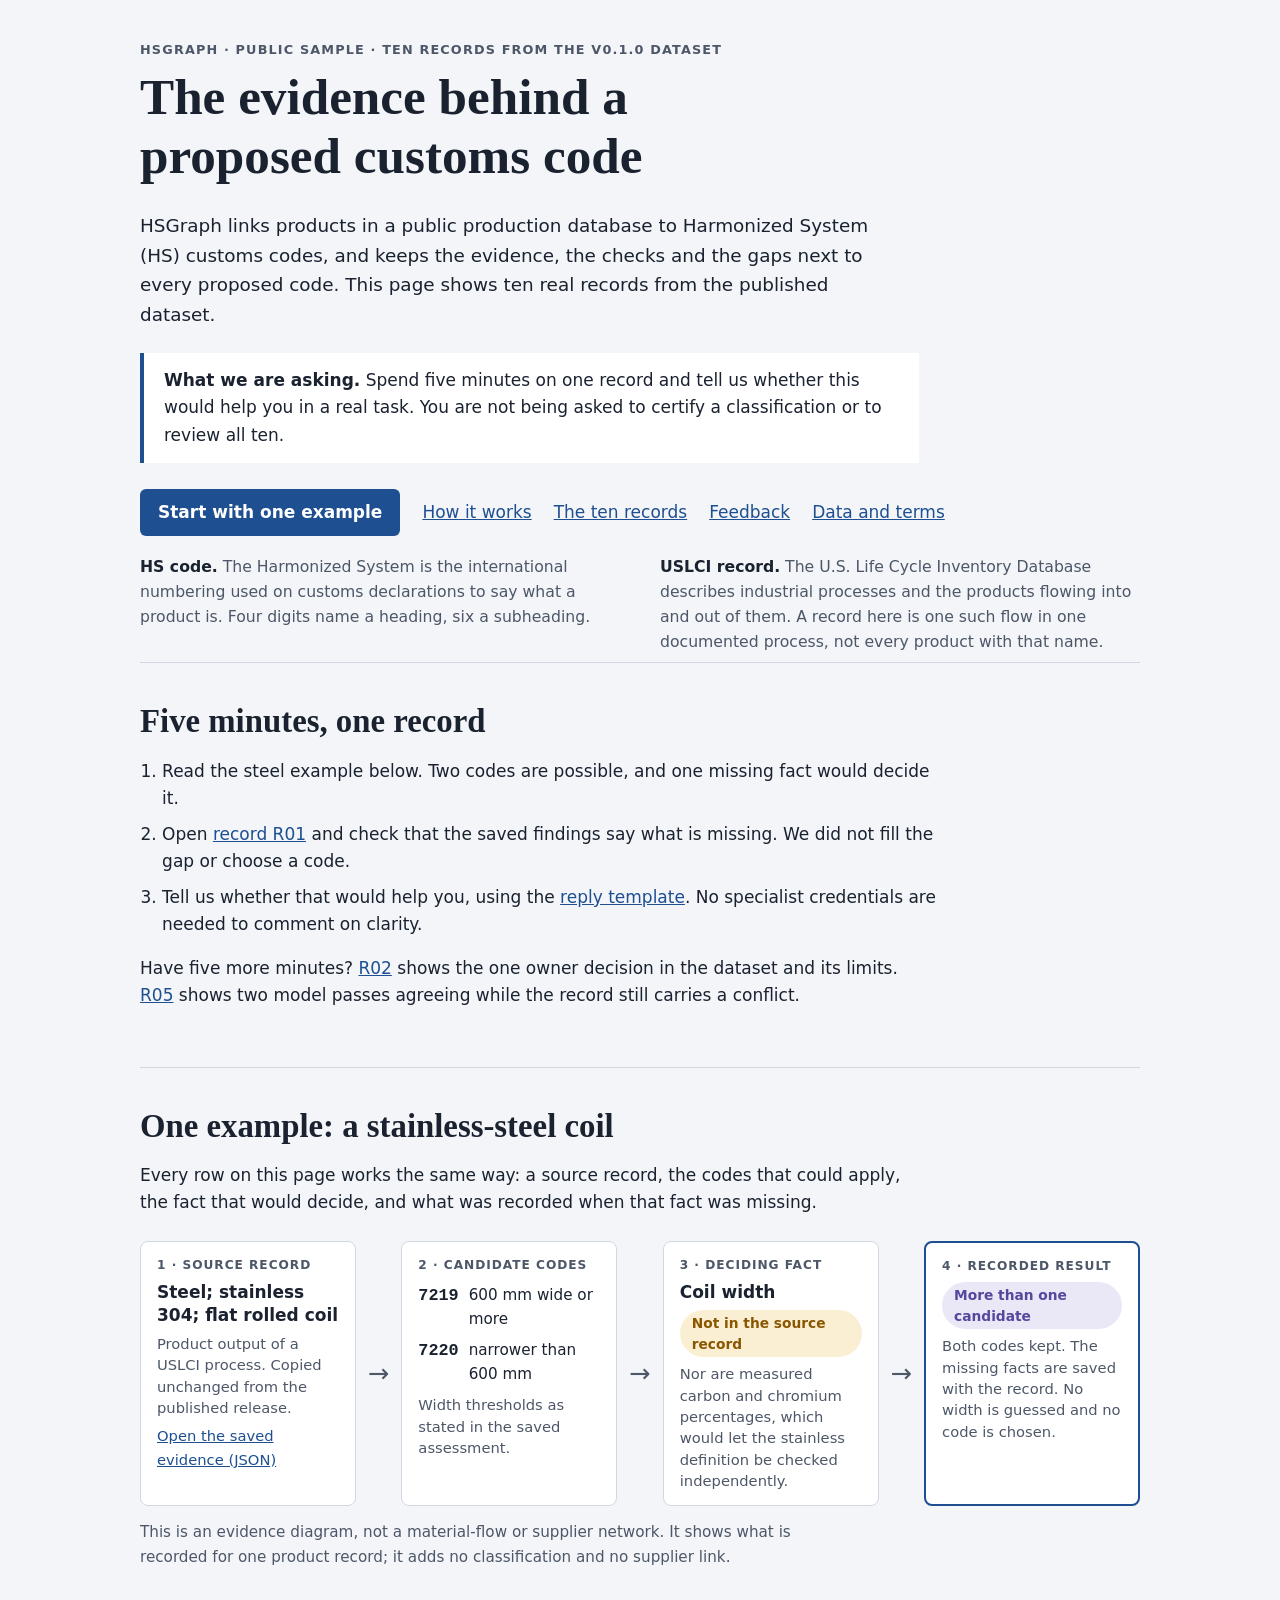
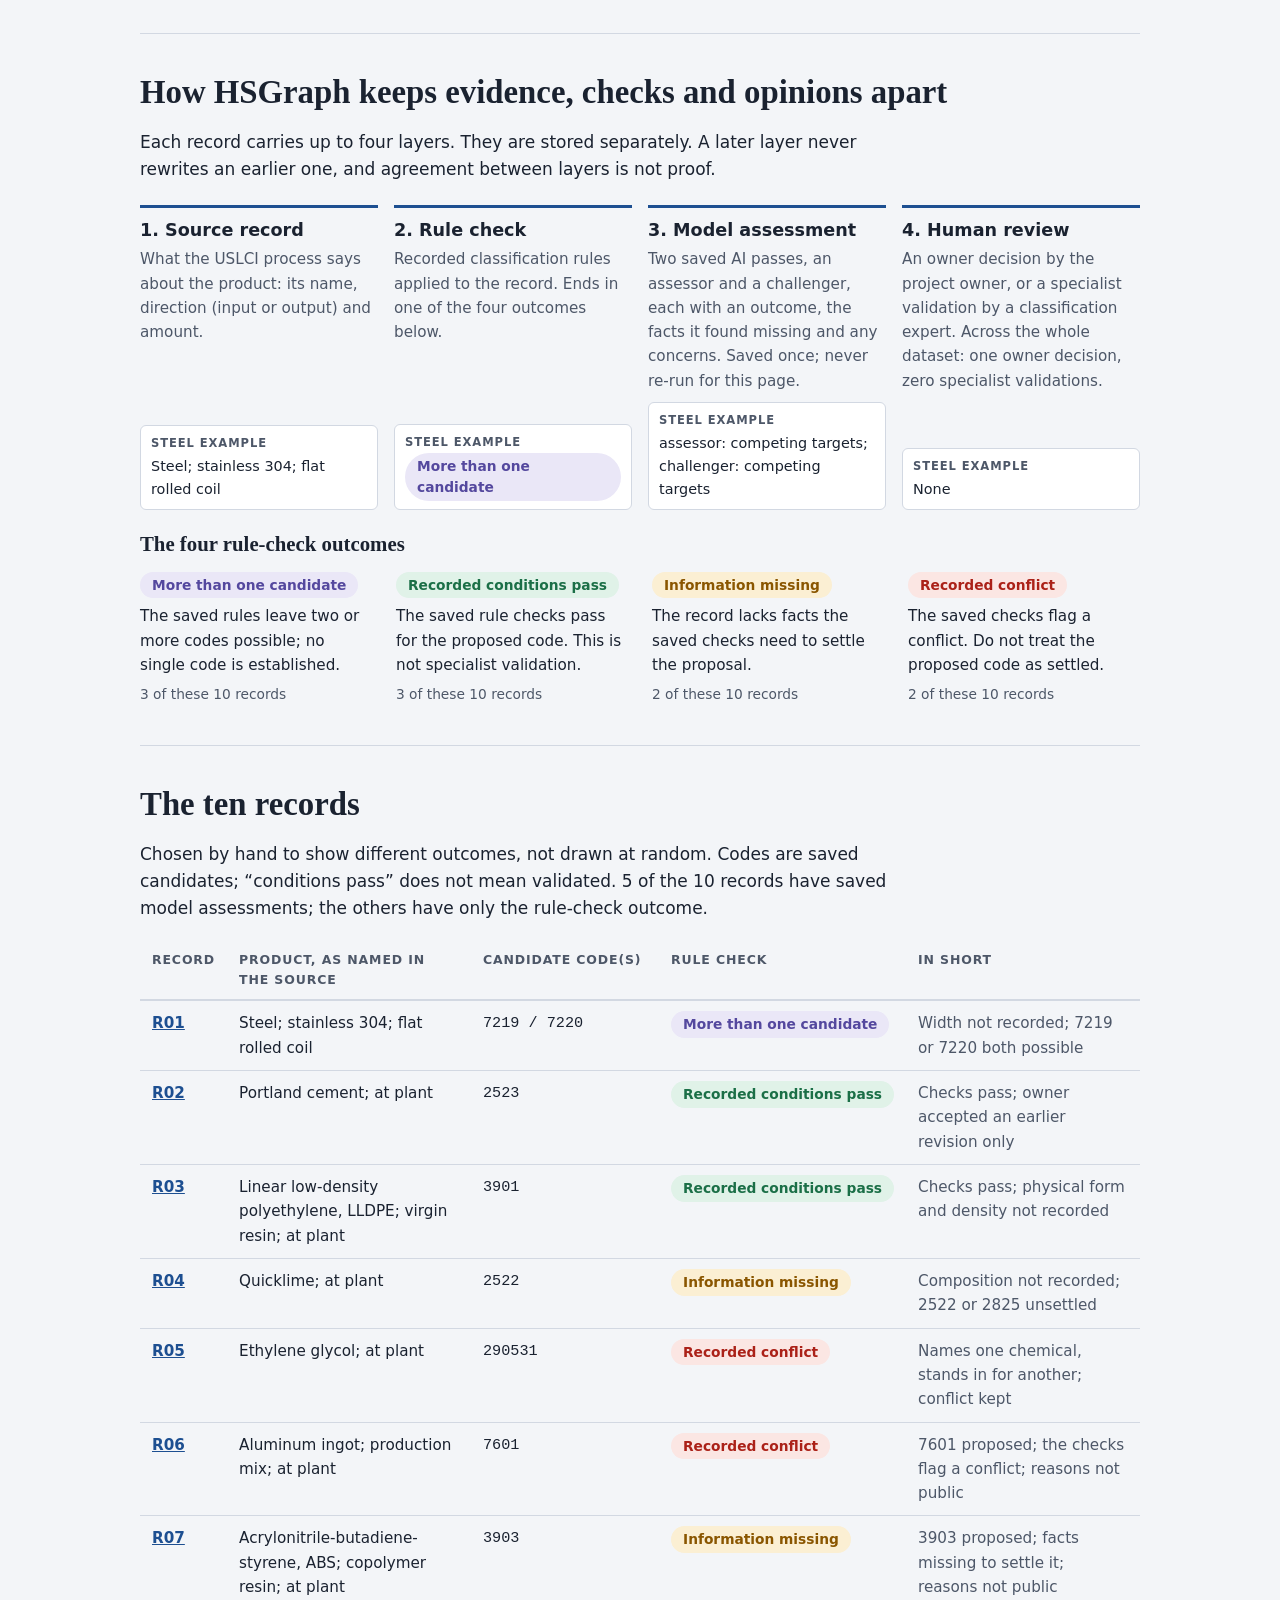
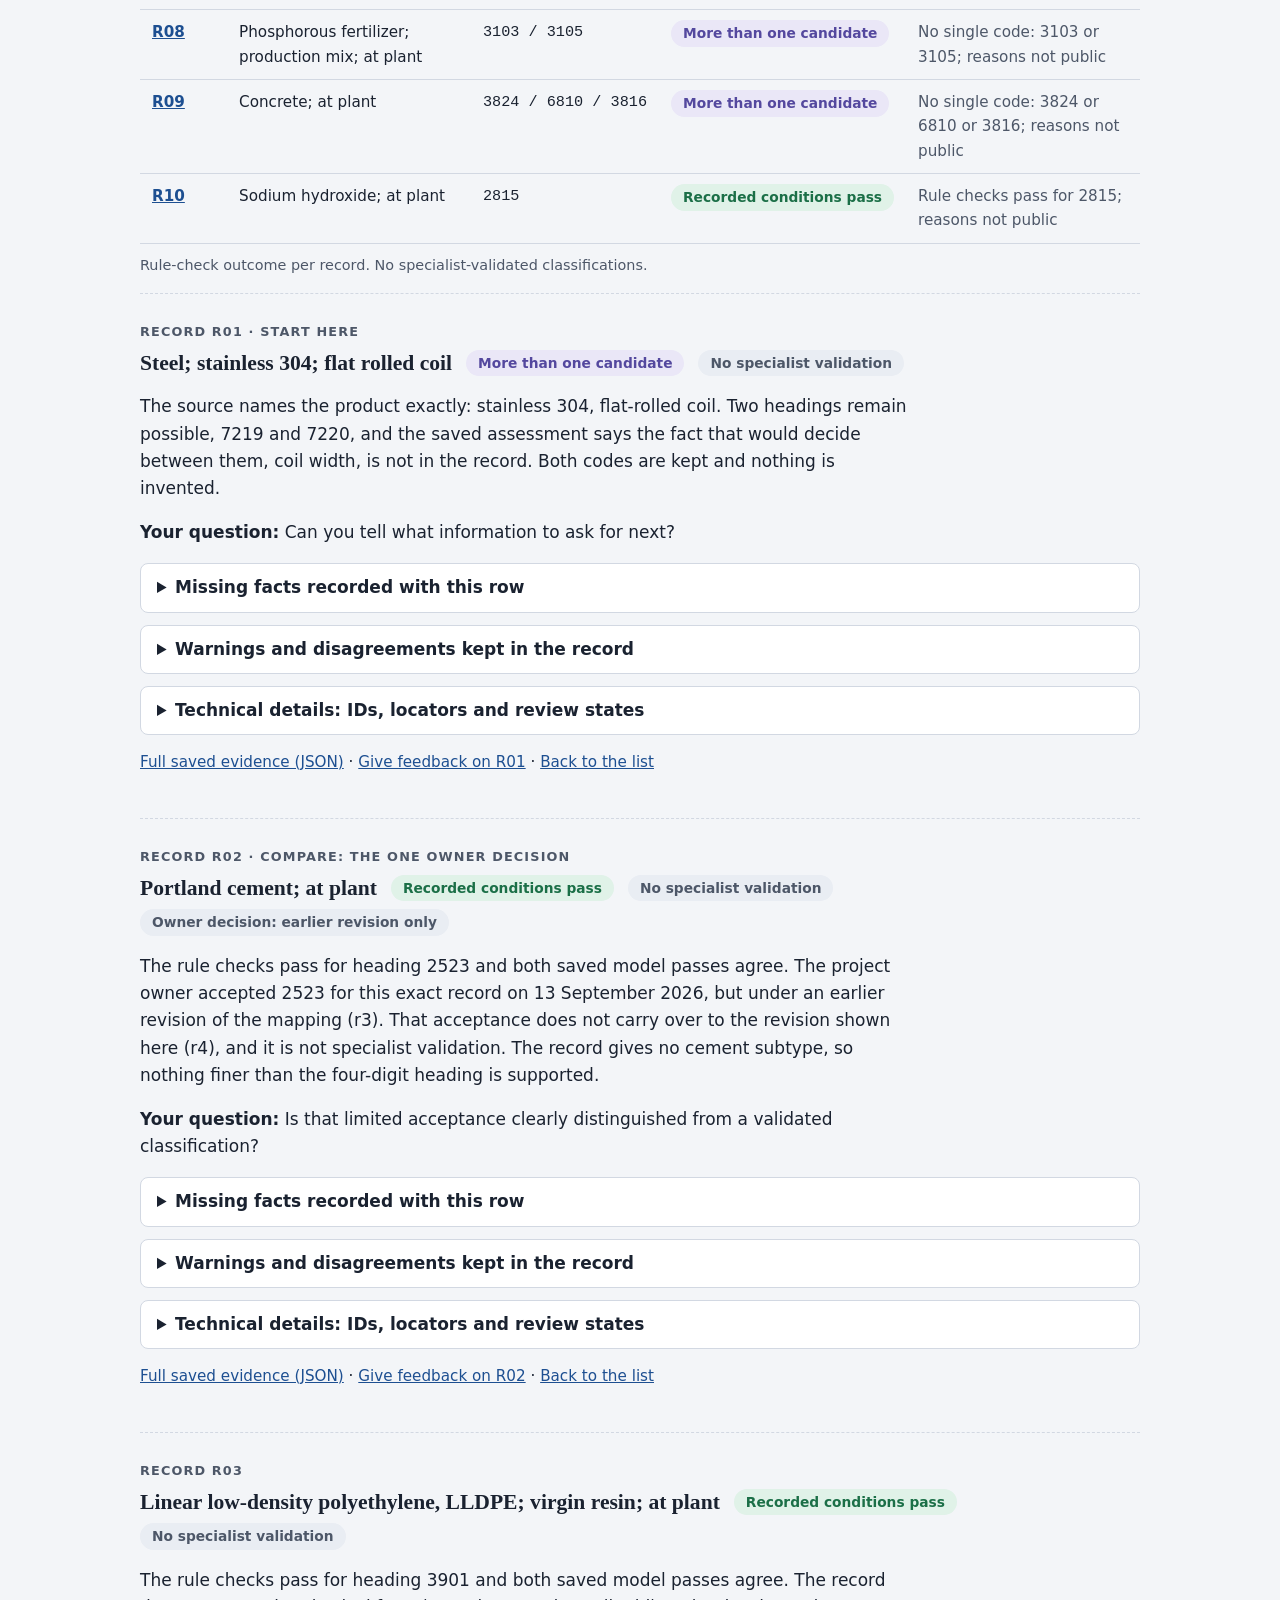
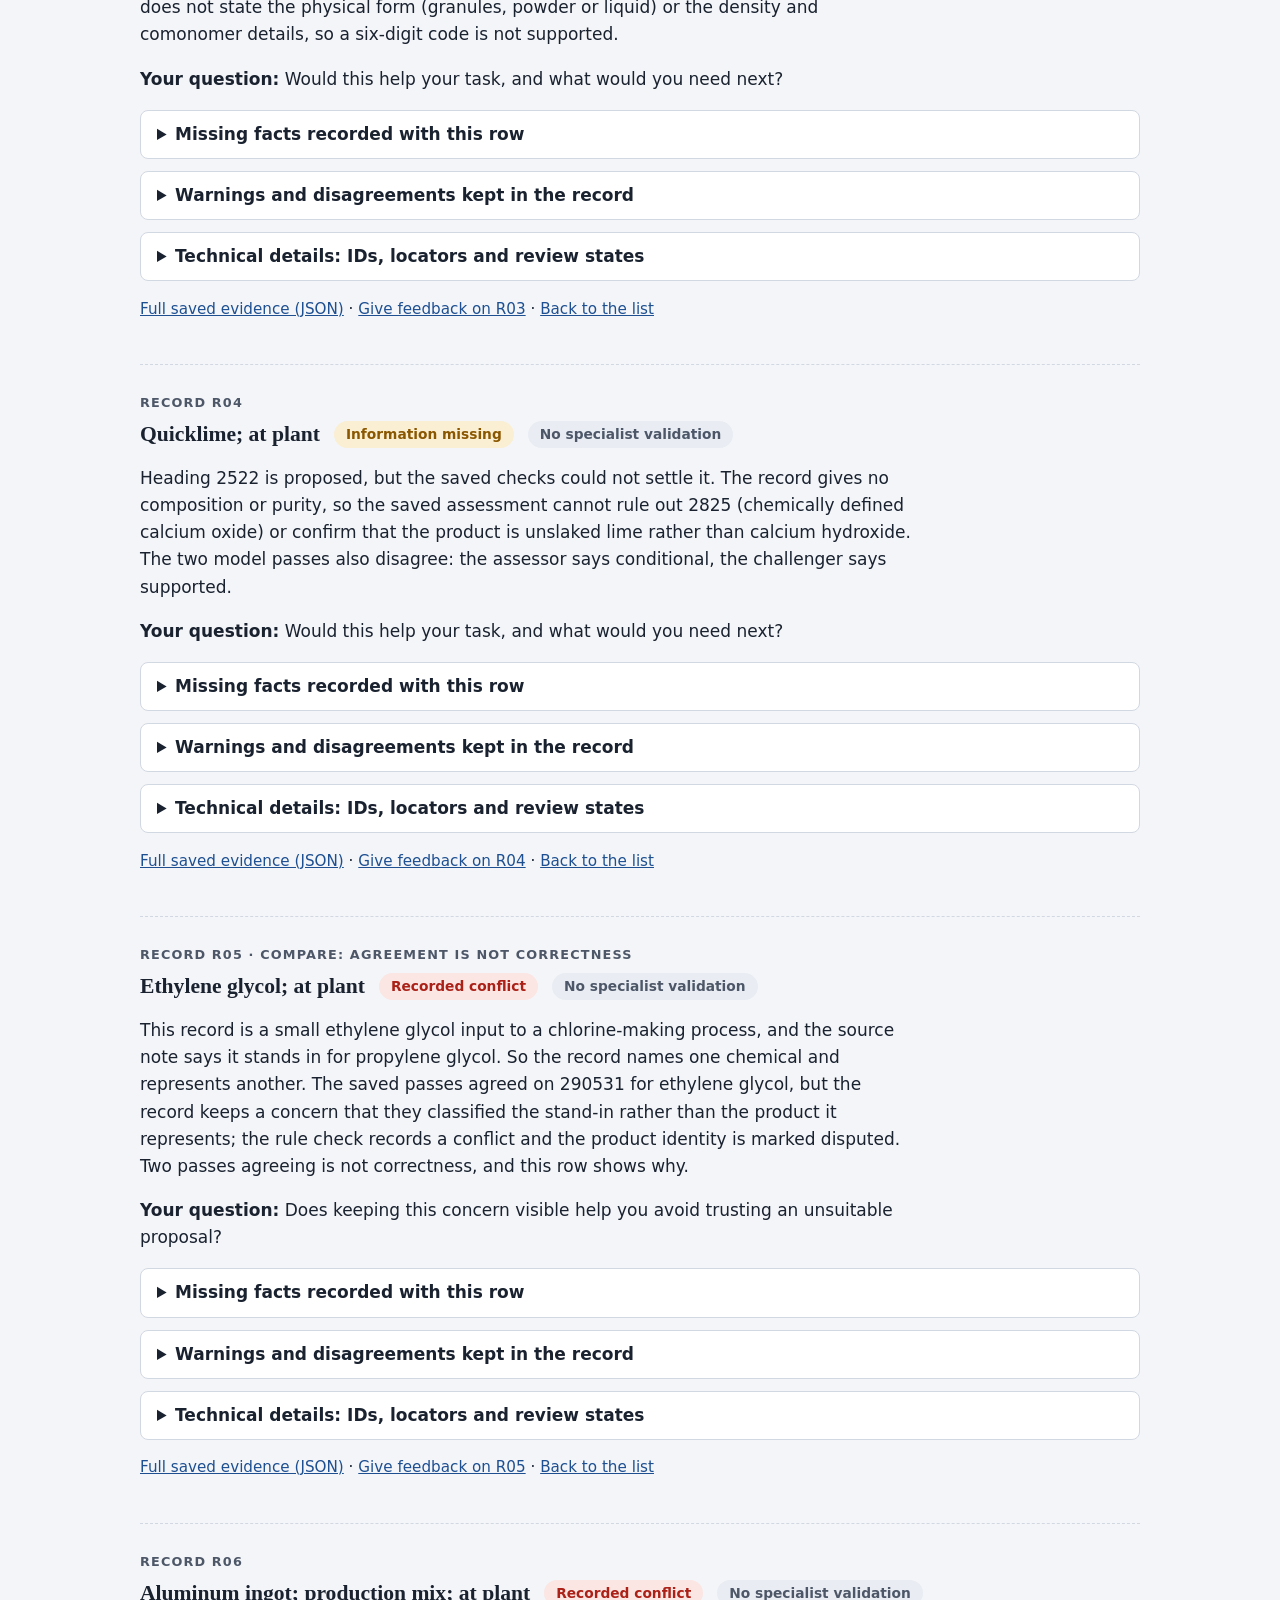
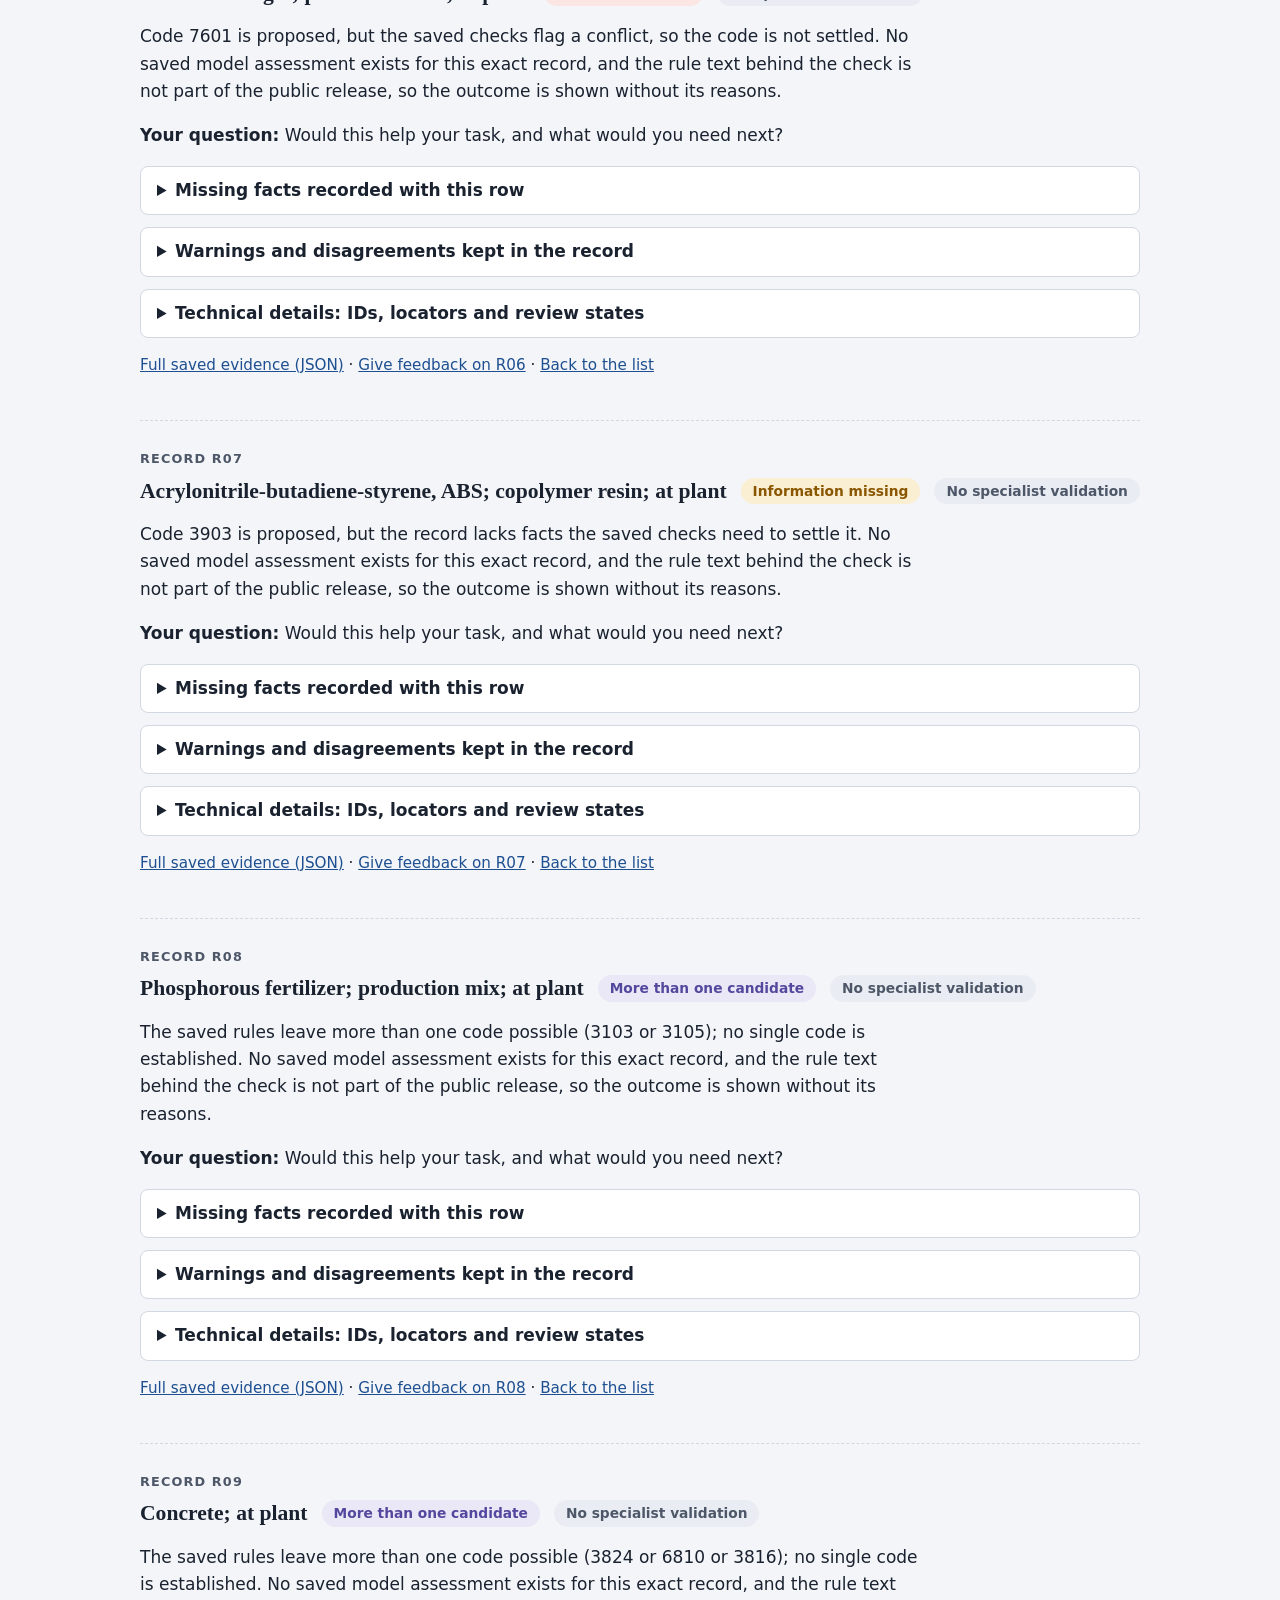
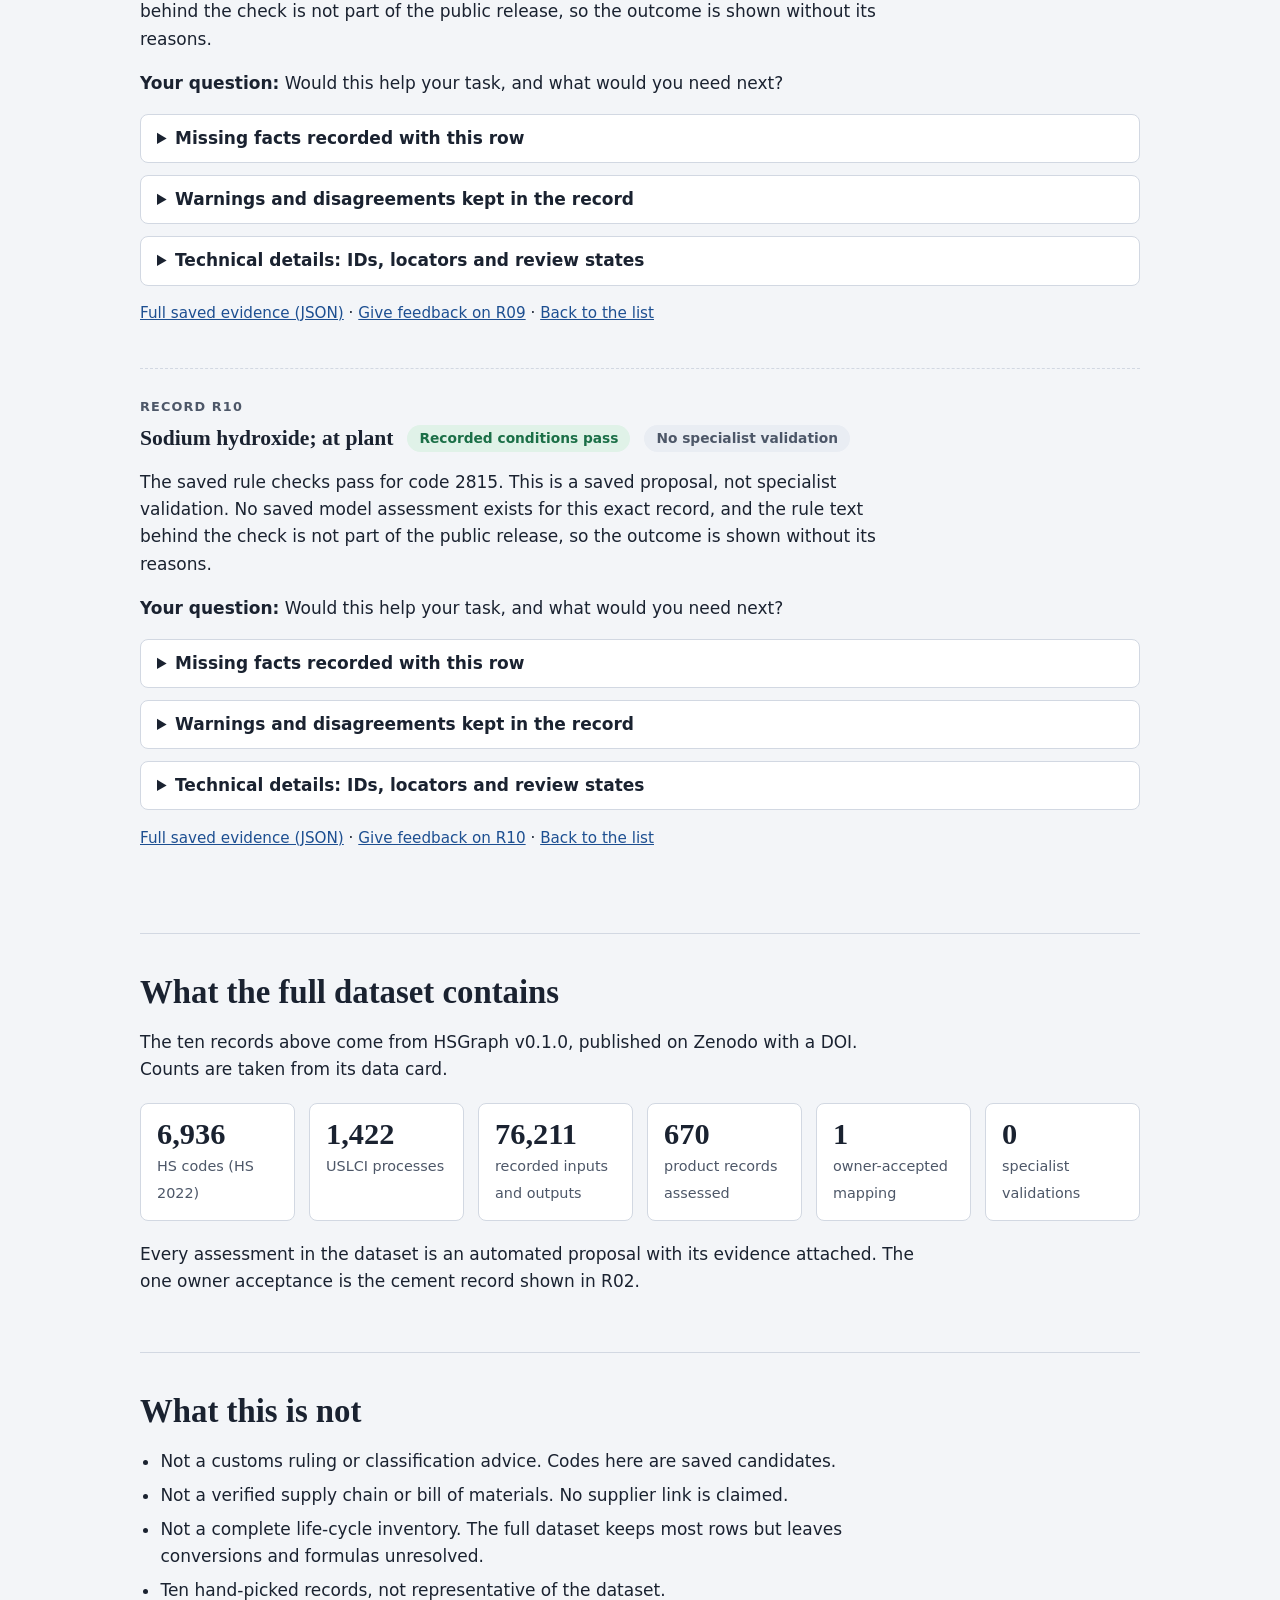
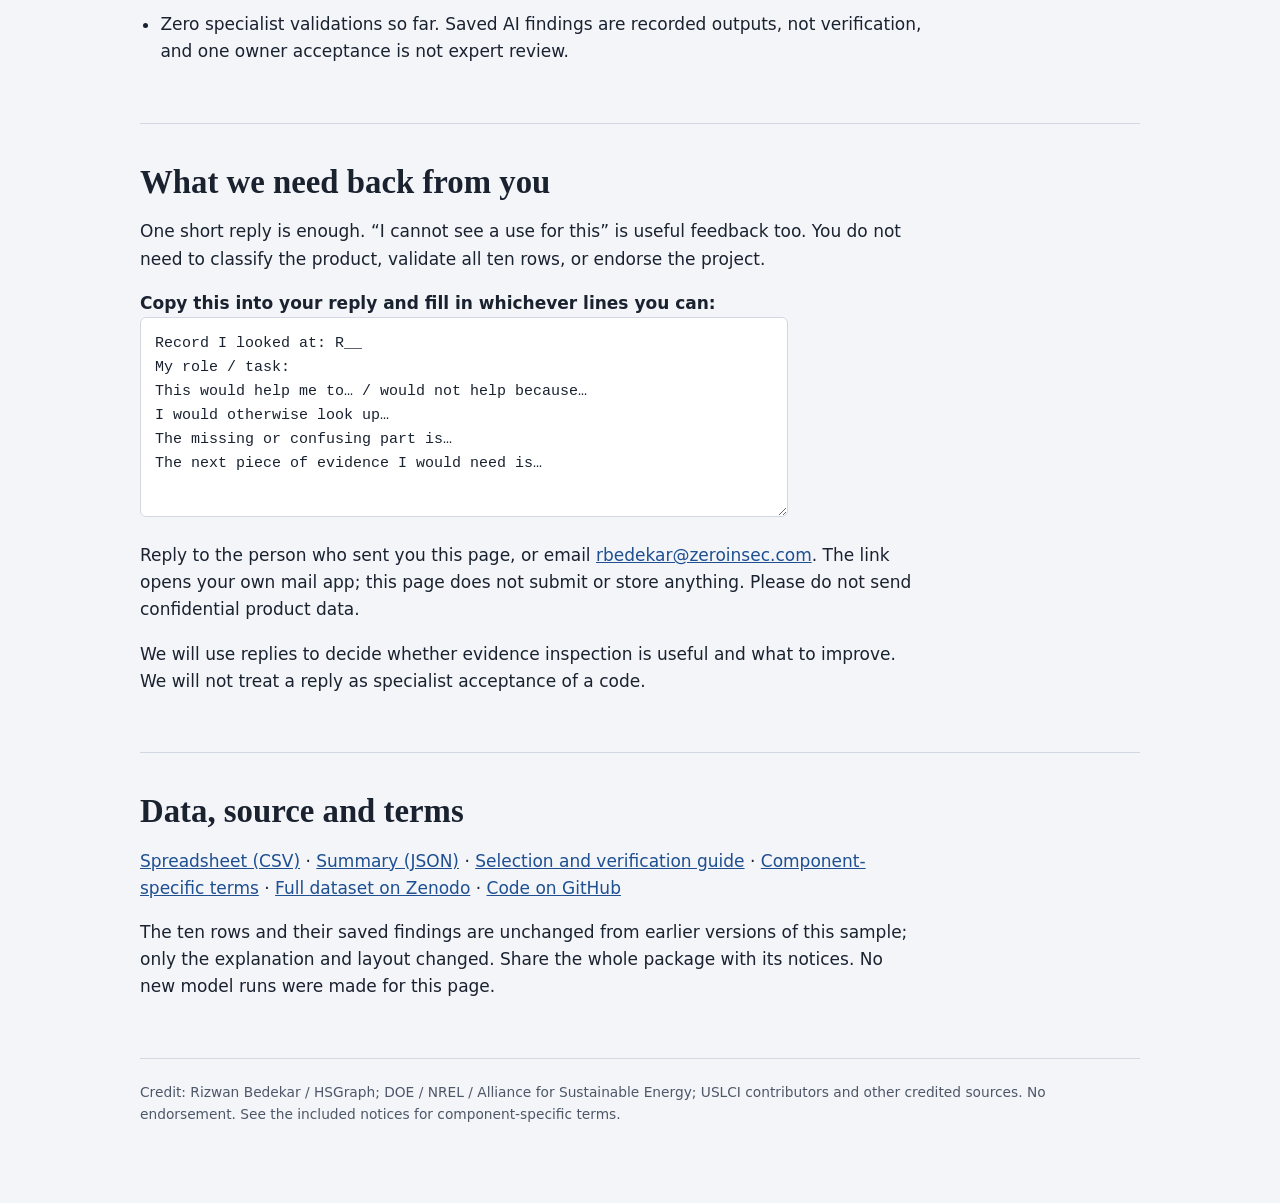
==== commit f940468b: "Fix figure, layer and phone-table layout in sample 3.1" ====
--- a/index.html
+++ b/index.html
@@ -39,7 +39,8 @@
 ol.steps{padding-left:1.3em}ol.steps li{margin-bottom:.5em}
 .muted{color:var(--ink-2)}
 small{font-size:.86rem}
-.chip{display:inline-block;padding:2px 11px;border-radius:999px;font-size:.86rem;font-weight:650;line-height:1.5;white-space:nowrap;border:1px solid transparent}
+.chip{display:inline-block;padding:2px 11px;border-radius:999px;font-size:.86rem;font-weight:650;line-height:1.5;border:1px solid transparent}
+td .chip{white-space:nowrap}
 .chip.pass{color:var(--pass);background:var(--pass-bg)}
 .chip.multi{color:var(--multi);background:var(--multi-bg)}
 .chip.gap{color:var(--gap);background:var(--gap-bg)}
@@ -60,7 +61,8 @@
 .codes span{display:flex;gap:10px;align-items:baseline;font-size:.95rem}
 .codes b{font-family:var(--font-mono);font-size:1.05rem;font-variant-numeric:tabular-nums}
 .layers{display:grid;grid-template-columns:repeat(4,minmax(0,1fr));gap:16px;margin:22px 0}
-.layer{border-top:3px solid var(--accent);padding-top:12px;min-width:0}
+.layer{border-top:3px solid var(--accent);padding-top:12px;min-width:0;display:flex;flex-direction:column}
+.layer .ex{margin-top:auto}
 .layer h3{font-size:1.1rem;margin:0 0 .4em;font-family:var(--font-body);font-weight:700}
 .layer p{font-size:.95rem;margin:0 0 .6em;color:var(--ink-2)}
 .layer .ex{font-size:.9rem;color:var(--ink);background:var(--surface);border:1px solid var(--line);border-radius:6px;padding:8px 10px}
@@ -94,7 +96,8 @@
 textarea{box-sizing:border-box;width:100%;max-width:72ch;min-height:200px;padding:14px;font:15px/1.6 var(--font-mono);color:var(--ink);border:1px solid var(--line);border-radius:6px;background:var(--surface)}
 footer{padding:22px 0;font-size:.86rem;color:var(--ink-2);border-top:1px solid var(--line)}
 @media (max-width:820px){.layers{grid-template-columns:1fr 1fr}}
-@media (max-width:720px){.flow{grid-template-columns:1fr}.arrow{transform:rotate(90deg);justify-self:center;padding:0}.layers{grid-template-columns:1fr}section{padding-block:30px}h1{max-width:none}}
+@media (max-width:900px){.flow{grid-template-columns:1fr}.arrow{transform:rotate(90deg);justify-self:center;padding:0}}
+@media (max-width:720px){.layers{grid-template-columns:1fr}section{padding-block:30px}h1{max-width:none}.scroll{overflow:visible}table{min-width:0;display:block}thead{display:none}tbody,tr,th,td{display:block}tr{border:1px solid var(--line);border-radius:8px;background:var(--surface);padding:10px 14px;margin-bottom:12px}th,td{border:0;padding:3px 0}tbody th{font-size:1.05rem;padding-bottom:0}td.code{white-space:normal}td .chip{white-space:normal}td::before{content:attr(data-label);display:block;font-size:.72rem;letter-spacing:.07em;text-transform:uppercase;color:var(--ink-2);font-weight:650;margin-top:8px}caption{display:block;width:auto;padding:0 0 10px}}
 </style></head><body><div class="wrap"><header>
 <p class="eyebrow">HSGraph · public sample · ten records from the v0.1.0 dataset</p>
 <h1>The evidence behind a proposed customs code</h1>
@@ -114,11 +117,11 @@
 <figure><div class="flow" role="group" aria-label="Steel coil: source record, two candidate codes, the deciding fact, and what HSGraph records">
 <div class="node"><span class="k">1 · Source record</span><span class="v">Steel; stainless 304; flat rolled coil</span><span class="d">Product output of a USLCI process. Copied unchanged from the published release.</span><a href="evidence/R01.json">Open the saved evidence (JSON)</a></div>
 <div class="arrow" aria-hidden="true">→</div>
-<div class="node"><span class="k">2 · Two candidate codes</span><div class="codes"><span><b>7219</b>600 mm wide or more</span><span><b>7220</b>narrower than 600 mm</span></div><span class="d">Width thresholds as stated in the saved assessment.</span></div>
+<div class="node"><span class="k">2 · Candidate codes</span><div class="codes"><span><b>7219</b>600 mm wide or more</span><span><b>7220</b>narrower than 600 mm</span></div><span class="d">Width thresholds as stated in the saved assessment.</span></div>
 <div class="arrow" aria-hidden="true">→</div>
-<div class="node"><span class="k">3 · The deciding fact</span><span class="v">Coil width</span><span><span class="chip gap">Not in the source record</span></span><span class="d">Nor are measured carbon and chromium percentages, which would let the stainless definition be checked independently.</span></div>
+<div class="node"><span class="k">3 · Deciding fact</span><span class="v">Coil width</span><span><span class="chip gap">Not in the source record</span></span><span class="d">Nor are measured carbon and chromium percentages, which would let the stainless definition be checked independently.</span></div>
 <div class="arrow" aria-hidden="true">→</div>
-<div class="node result"><span class="k">4 · What HSGraph records</span><span><span class="chip multi">More than one candidate</span></span><span class="d">Both codes kept. The missing facts are saved with the record. No width is guessed and no code is chosen.</span></div>
+<div class="node result"><span class="k">4 · Recorded result</span><span><span class="chip multi">More than one candidate</span></span><span class="d">Both codes kept. The missing facts are saved with the record. No width is guessed and no code is chosen.</span></div>
 </div><figcaption>This is an evidence diagram, not a material-flow or supplier network. It shows what is recorded for one product record; it adds no classification and no supplier link.</figcaption></figure></section>
 <section id="how"><h2>How HSGraph keeps evidence, checks and opinions apart</h2>
 <p>Each record carries up to four layers. They are stored separately. A later layer never rewrites an earlier one, and agreement between layers is not proof.</p>
@@ -134,16 +137,16 @@
 <li><span class="chip conflict">Recorded conflict</span><span>The saved checks flag a conflict. Do not treat the proposed code as settled.</span><span class="n">2 of these 10 records</span></li>
 </ul></section>
 <section id="examples"><h2>The ten records</h2><p>Chosen by hand to show different outcomes, not drawn at random. Codes are saved candidates; “conditions pass” does not mean validated. 5 of the 10 records have saved model assessments; the others have only the rule-check outcome.</p><div class="scroll" tabindex="0" role="region" aria-label="Ten records; scroll sideways on small screens"><table><caption>Rule-check outcome per record. No specialist-validated classifications.</caption><thead><tr><th scope="col">Record</th><th scope="col">Product, as named in the source</th><th scope="col">Candidate code(s)</th><th scope="col">Rule check</th><th scope="col">In short</th></tr></thead><tbody>
-<tr><th scope="row"><a href="#R01">R01</a></th><td>Steel; stainless 304; flat rolled coil</td><td class="code">7219 / 7220</td><td><span class="chip multi">More than one candidate</span></td><td class="short">Width not recorded; 7219 or 7220 both possible</td></tr>
-<tr><th scope="row"><a href="#R02">R02</a></th><td>Portland cement; at plant</td><td class="code">2523</td><td><span class="chip pass">Recorded conditions pass</span></td><td class="short">Checks pass; owner accepted an earlier revision only</td></tr>
-<tr><th scope="row"><a href="#R03">R03</a></th><td>Linear low-density polyethylene, LLDPE; virgin resin; at plant</td><td class="code">3901</td><td><span class="chip pass">Recorded conditions pass</span></td><td class="short">Checks pass; physical form and density not recorded</td></tr>
-<tr><th scope="row"><a href="#R04">R04</a></th><td>Quicklime; at plant</td><td class="code">2522</td><td><span class="chip gap">Information missing</span></td><td class="short">Composition not recorded; 2522 or 2825 unsettled</td></tr>
-<tr><th scope="row"><a href="#R05">R05</a></th><td>Ethylene glycol; at plant</td><td class="code">290531</td><td><span class="chip conflict">Recorded conflict</span></td><td class="short">Names one chemical, stands in for another; conflict kept</td></tr>
-<tr><th scope="row"><a href="#R06">R06</a></th><td>Aluminum ingot; production mix; at plant</td><td class="code">7601</td><td><span class="chip conflict">Recorded conflict</span></td><td class="short">7601 proposed; the checks flag a conflict; reasons not public</td></tr>
-<tr><th scope="row"><a href="#R07">R07</a></th><td>Acrylonitrile-butadiene-styrene, ABS; copolymer resin; at plant</td><td class="code">3903</td><td><span class="chip gap">Information missing</span></td><td class="short">3903 proposed; facts missing to settle it; reasons not public</td></tr>
-<tr><th scope="row"><a href="#R08">R08</a></th><td>Phosphorous fertilizer; production mix; at plant</td><td class="code">3103 / 3105</td><td><span class="chip multi">More than one candidate</span></td><td class="short">No single code: 3103 or 3105; reasons not public</td></tr>
-<tr><th scope="row"><a href="#R09">R09</a></th><td>Concrete; at plant</td><td class="code">3824 / 6810 / 3816</td><td><span class="chip multi">More than one candidate</span></td><td class="short">No single code: 3824 or 6810 or 3816; reasons not public</td></tr>
-<tr><th scope="row"><a href="#R10">R10</a></th><td>Sodium hydroxide; at plant</td><td class="code">2815</td><td><span class="chip pass">Recorded conditions pass</span></td><td class="short">Rule checks pass for 2815; reasons not public</td></tr>
+<tr><th scope="row"><a href="#R01">R01</a></th><td data-label="Product, as named in the source">Steel; stainless 304; flat rolled coil</td><td class="code" data-label="Candidate code(s)">7219 / 7220</td><td data-label="Rule check"><span class="chip multi">More than one candidate</span></td><td class="short" data-label="In short">Width not recorded; 7219 or 7220 both possible</td></tr>
+<tr><th scope="row"><a href="#R02">R02</a></th><td data-label="Product, as named in the source">Portland cement; at plant</td><td class="code" data-label="Candidate code(s)">2523</td><td data-label="Rule check"><span class="chip pass">Recorded conditions pass</span></td><td class="short" data-label="In short">Checks pass; owner accepted an earlier revision only</td></tr>
+<tr><th scope="row"><a href="#R03">R03</a></th><td data-label="Product, as named in the source">Linear low-density polyethylene, LLDPE; virgin resin; at plant</td><td class="code" data-label="Candidate code(s)">3901</td><td data-label="Rule check"><span class="chip pass">Recorded conditions pass</span></td><td class="short" data-label="In short">Checks pass; physical form and density not recorded</td></tr>
+<tr><th scope="row"><a href="#R04">R04</a></th><td data-label="Product, as named in the source">Quicklime; at plant</td><td class="code" data-label="Candidate code(s)">2522</td><td data-label="Rule check"><span class="chip gap">Information missing</span></td><td class="short" data-label="In short">Composition not recorded; 2522 or 2825 unsettled</td></tr>
+<tr><th scope="row"><a href="#R05">R05</a></th><td data-label="Product, as named in the source">Ethylene glycol; at plant</td><td class="code" data-label="Candidate code(s)">290531</td><td data-label="Rule check"><span class="chip conflict">Recorded conflict</span></td><td class="short" data-label="In short">Names one chemical, stands in for another; conflict kept</td></tr>
+<tr><th scope="row"><a href="#R06">R06</a></th><td data-label="Product, as named in the source">Aluminum ingot; production mix; at plant</td><td class="code" data-label="Candidate code(s)">7601</td><td data-label="Rule check"><span class="chip conflict">Recorded conflict</span></td><td class="short" data-label="In short">7601 proposed; the checks flag a conflict; reasons not public</td></tr>
+<tr><th scope="row"><a href="#R07">R07</a></th><td data-label="Product, as named in the source">Acrylonitrile-butadiene-styrene, ABS; copolymer resin; at plant</td><td class="code" data-label="Candidate code(s)">3903</td><td data-label="Rule check"><span class="chip gap">Information missing</span></td><td class="short" data-label="In short">3903 proposed; facts missing to settle it; reasons not public</td></tr>
+<tr><th scope="row"><a href="#R08">R08</a></th><td data-label="Product, as named in the source">Phosphorous fertilizer; production mix; at plant</td><td class="code" data-label="Candidate code(s)">3103 / 3105</td><td data-label="Rule check"><span class="chip multi">More than one candidate</span></td><td class="short" data-label="In short">No single code: 3103 or 3105; reasons not public</td></tr>
+<tr><th scope="row"><a href="#R09">R09</a></th><td data-label="Product, as named in the source">Concrete; at plant</td><td class="code" data-label="Candidate code(s)">3824 / 6810 / 3816</td><td data-label="Rule check"><span class="chip multi">More than one candidate</span></td><td class="short" data-label="In short">No single code: 3824 or 6810 or 3816; reasons not public</td></tr>
+<tr><th scope="row"><a href="#R10">R10</a></th><td data-label="Product, as named in the source">Sodium hydroxide; at plant</td><td class="code" data-label="Candidate code(s)">2815</td><td data-label="Rule check"><span class="chip pass">Recorded conditions pass</span></td><td class="short" data-label="In short">Rule checks pass for 2815; reasons not public</td></tr>
 </tbody></table></div>
 <section class="case" id="R01"><p class="eyebrow">Record R01 · Start here</p><div class="case-head"><h3>Steel; stainless 304; flat rolled coil</h3><span class="chip multi">More than one candidate</span><span class="chip plain">No specialist validation</span></div><p>The source names the product exactly: stainless 304, flat-rolled coil. Two headings remain possible, 7219 and 7220, and the saved assessment says the fact that would decide between them, coil width, is not in the record. Both codes are kept and nothing is invented.</p><p><strong>Your question:</strong> Can you tell what information to ask for next?</p>
 <details><summary>Missing facts recorded with this row</summary><p class="muted">Quoted from the saved model findings, with the pass that made each one. A short list does not mean the record is complete.</p><ul class="facts">
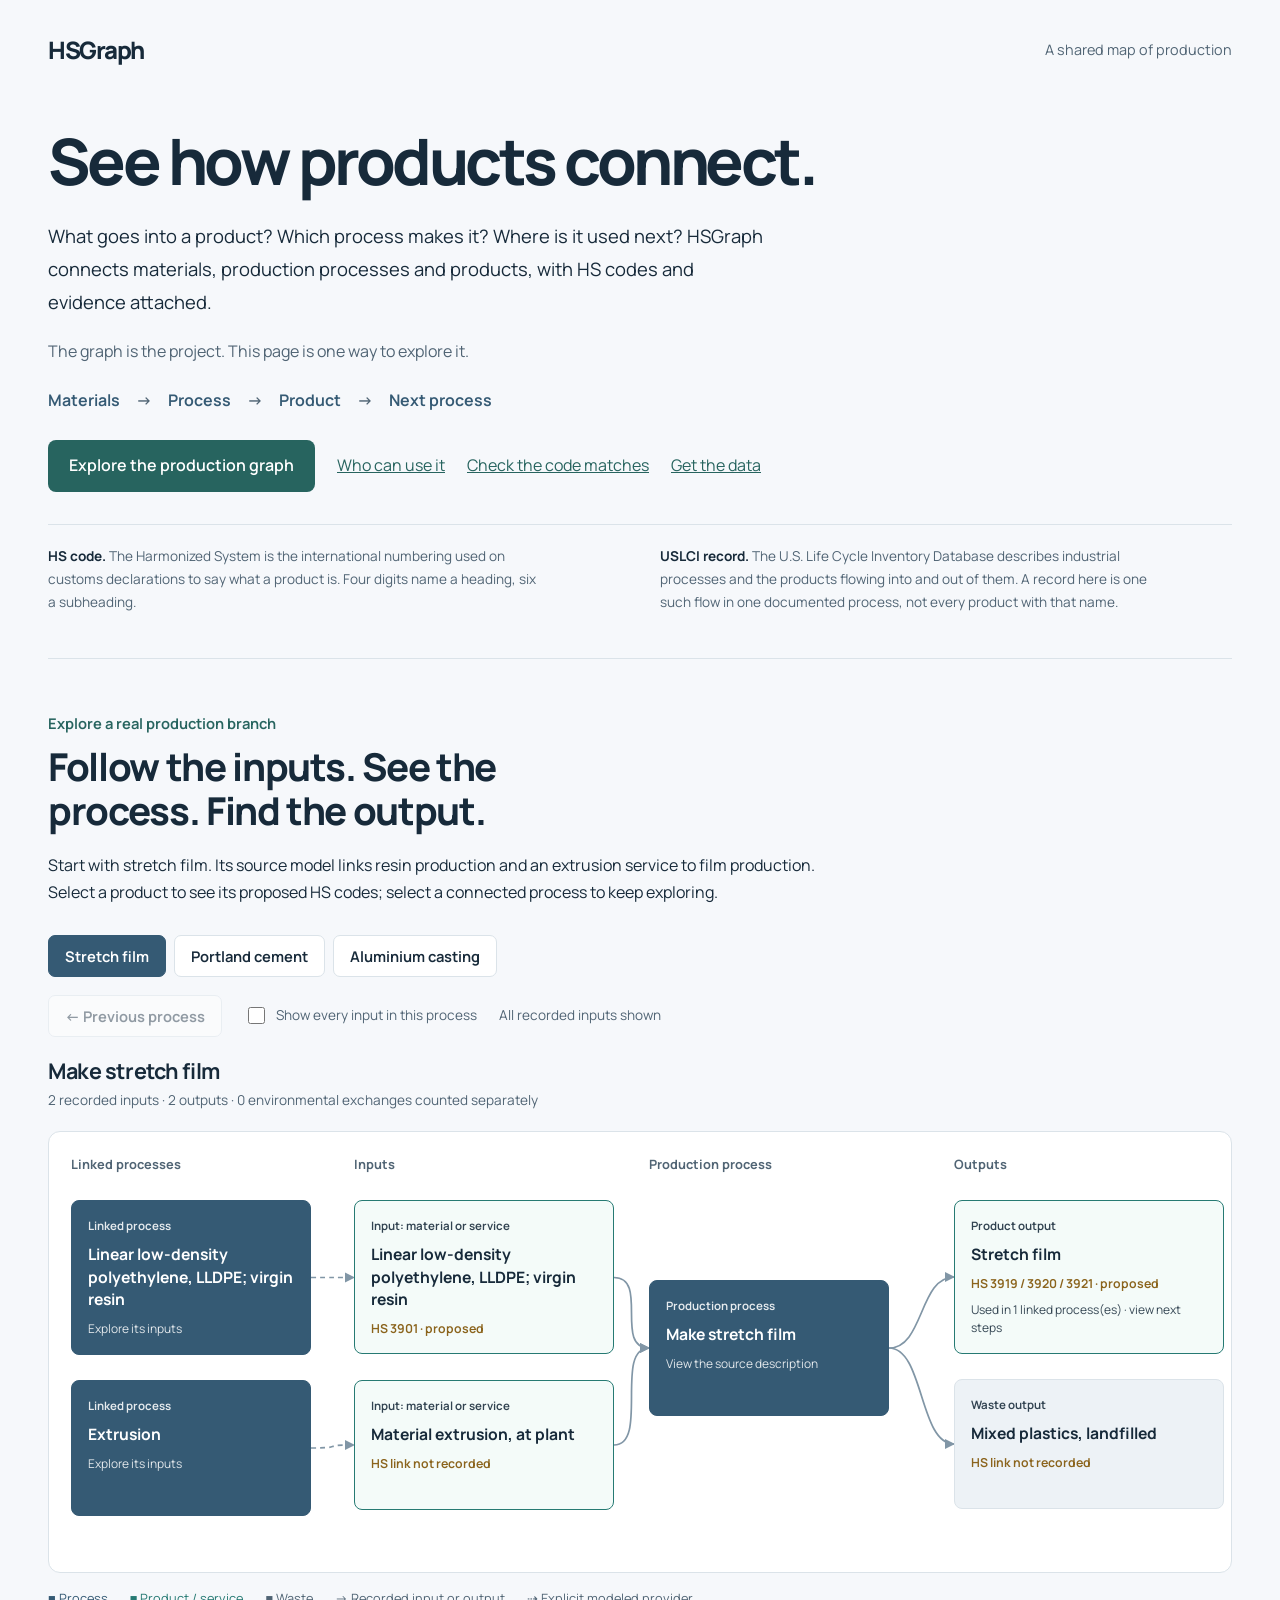
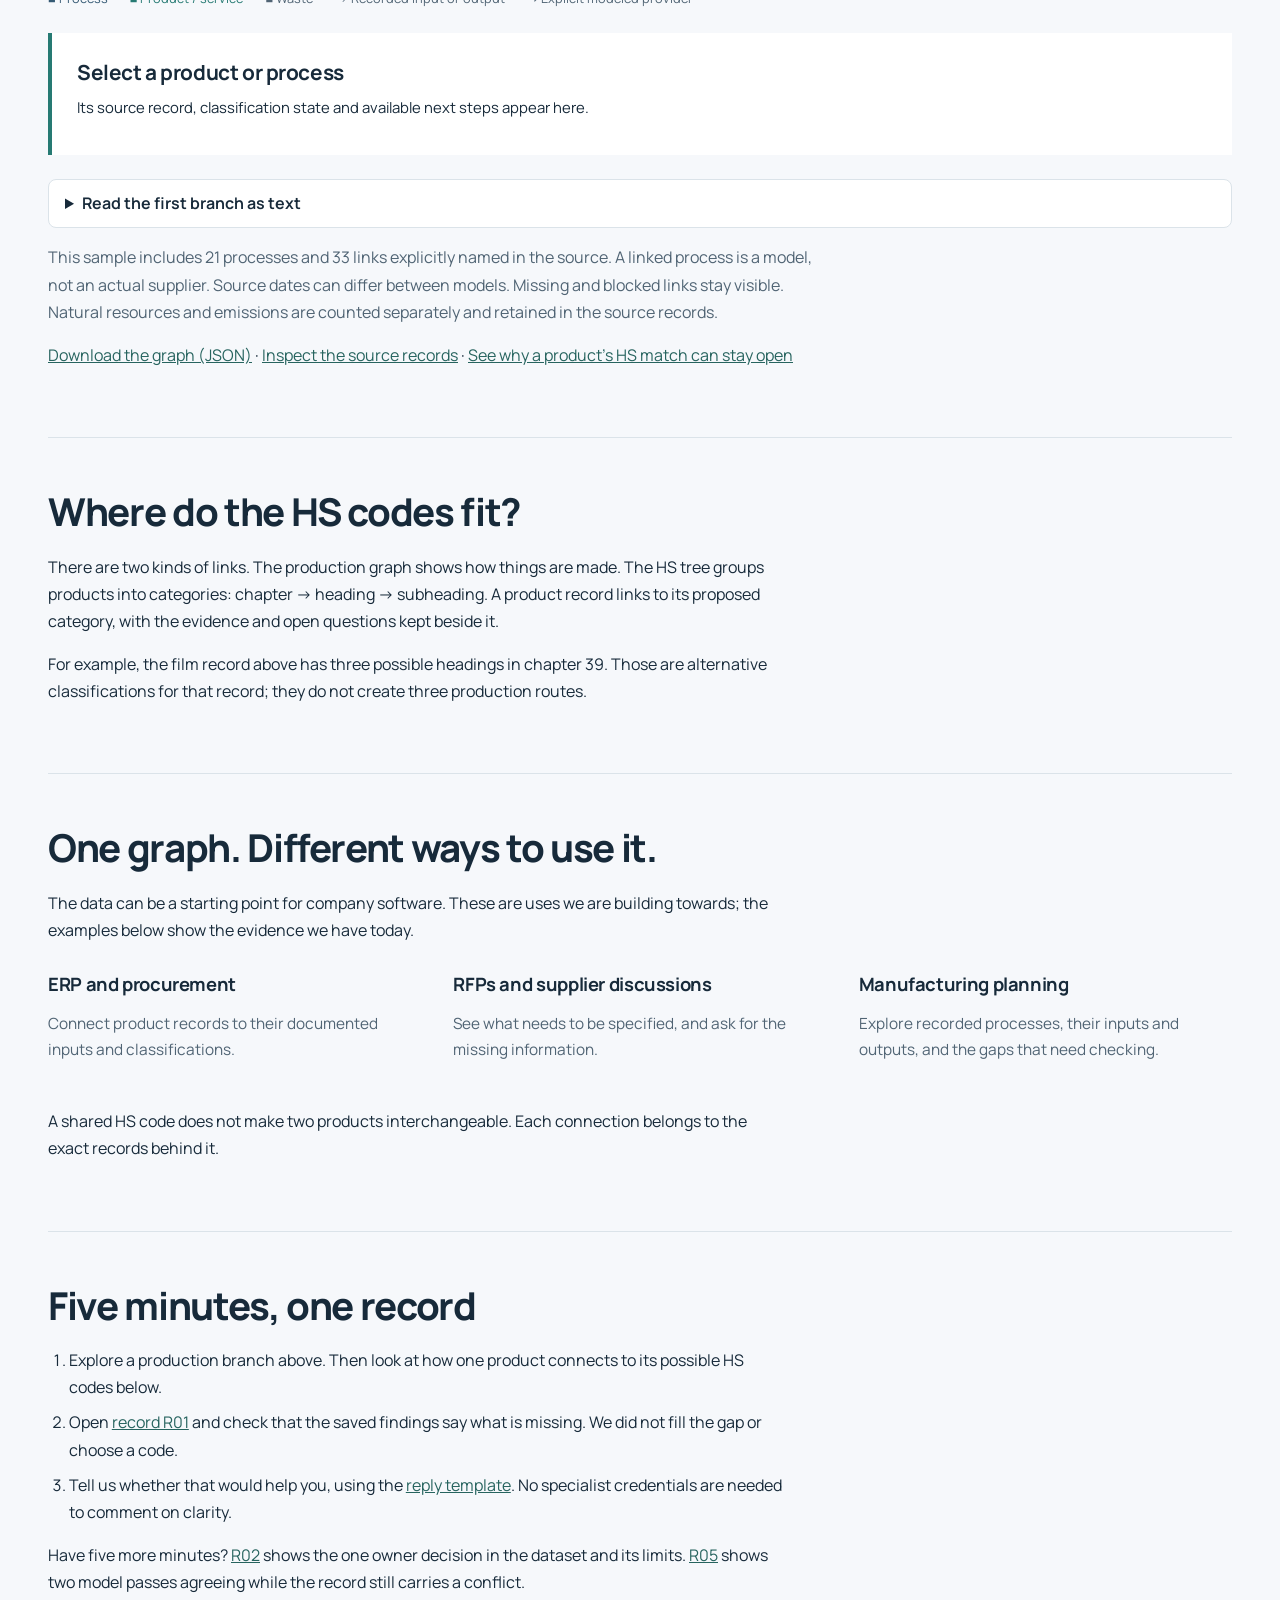
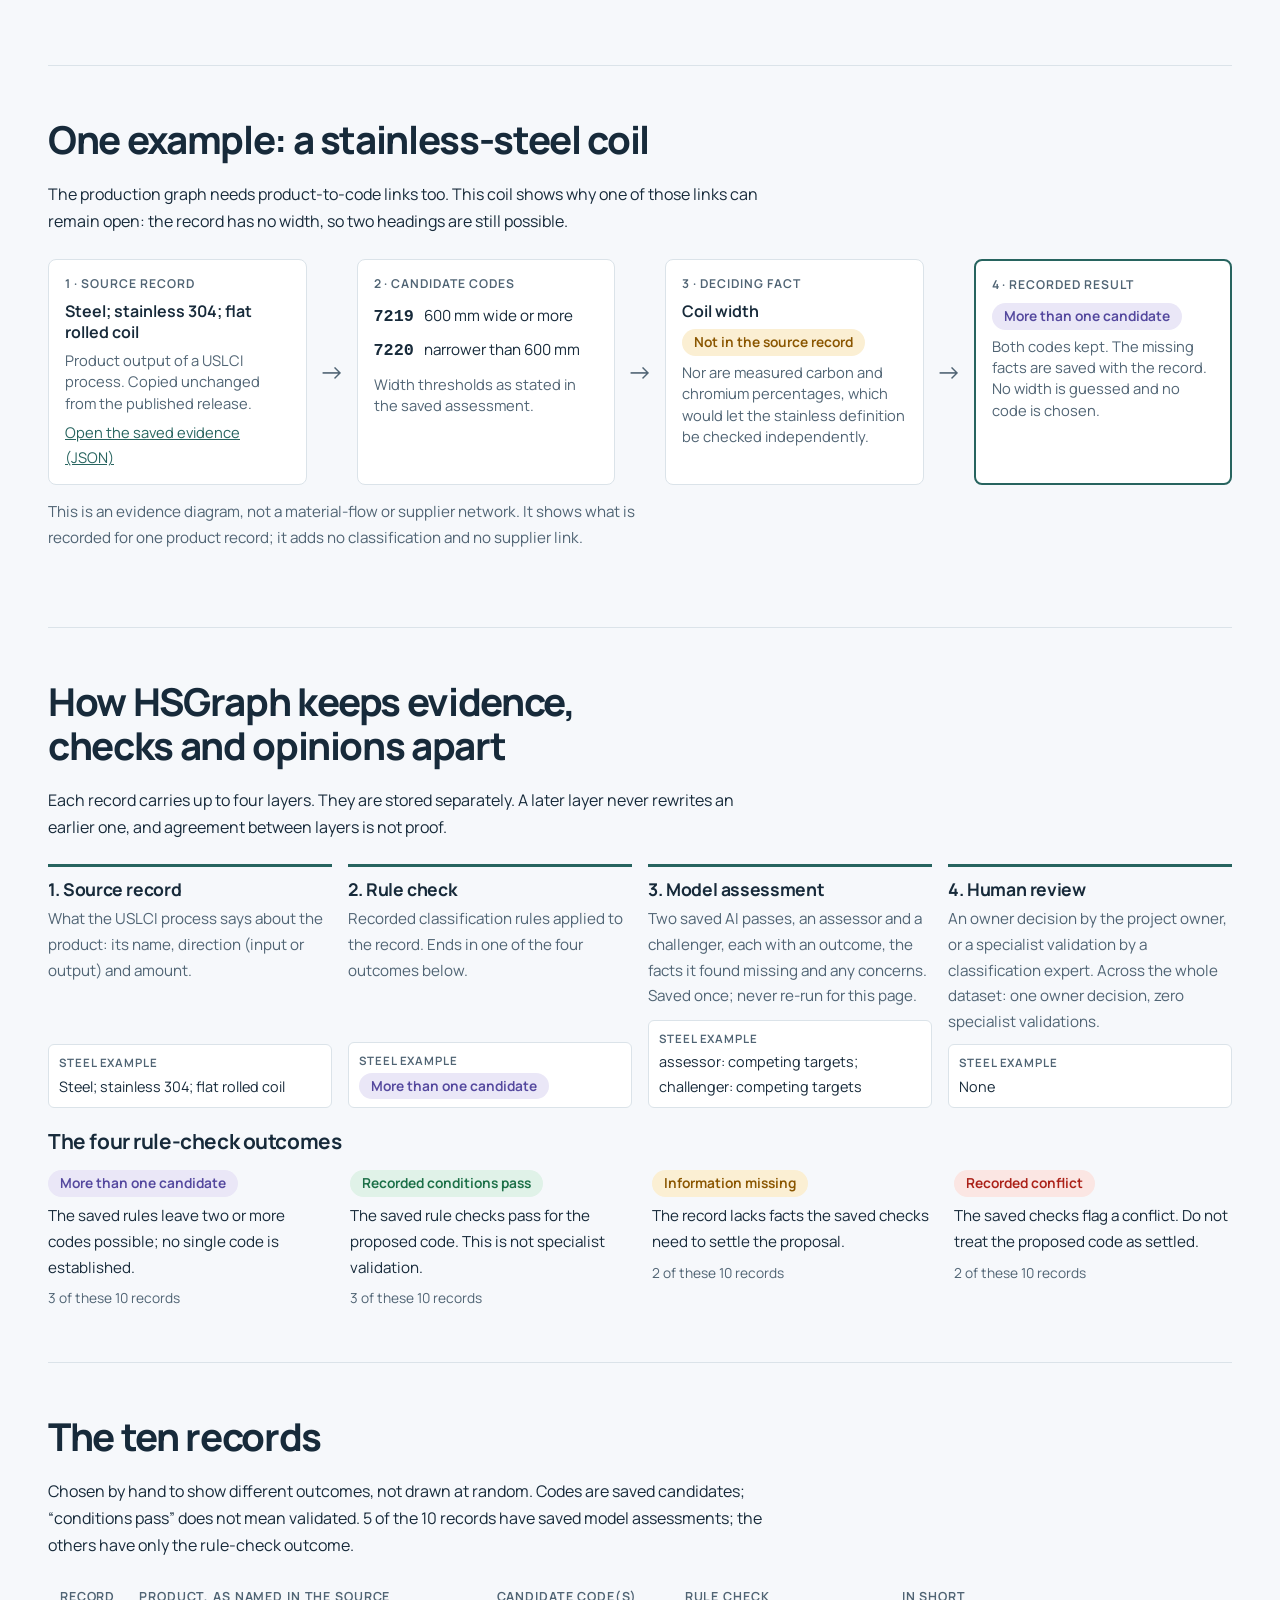
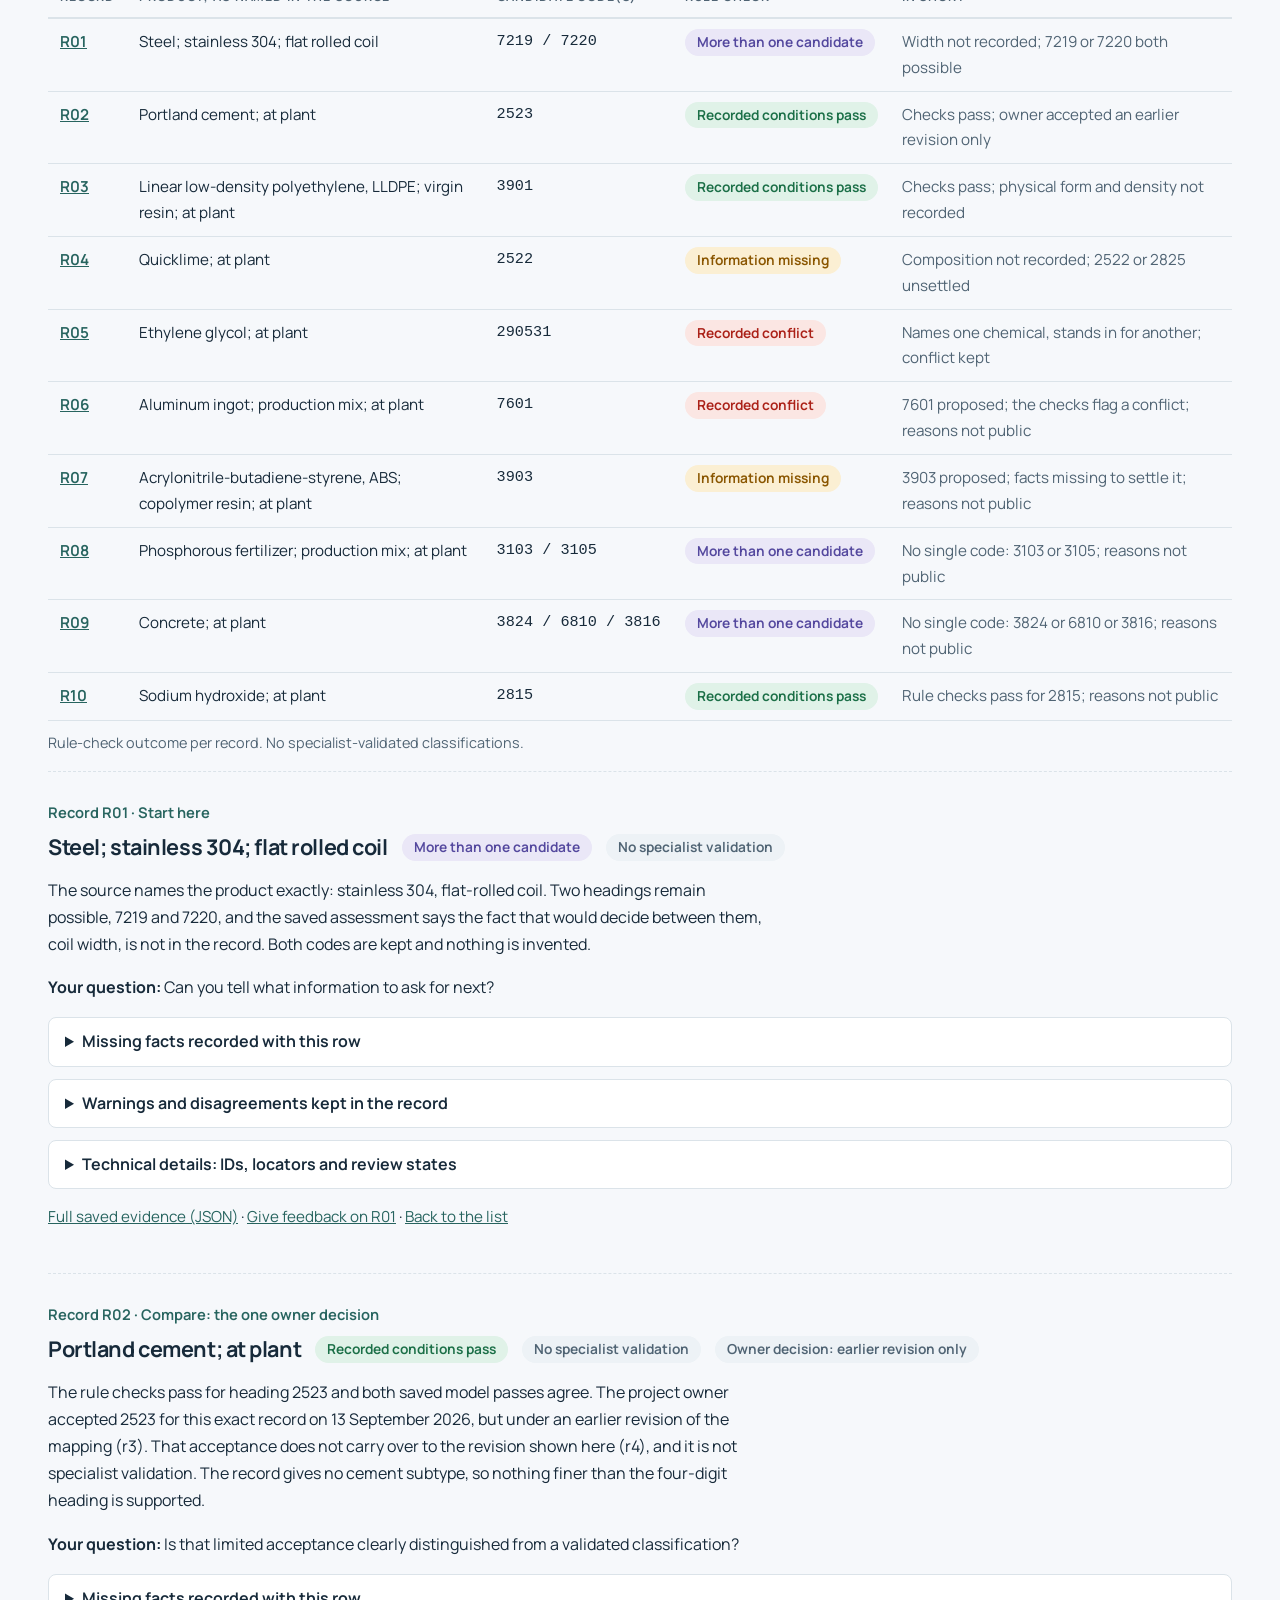
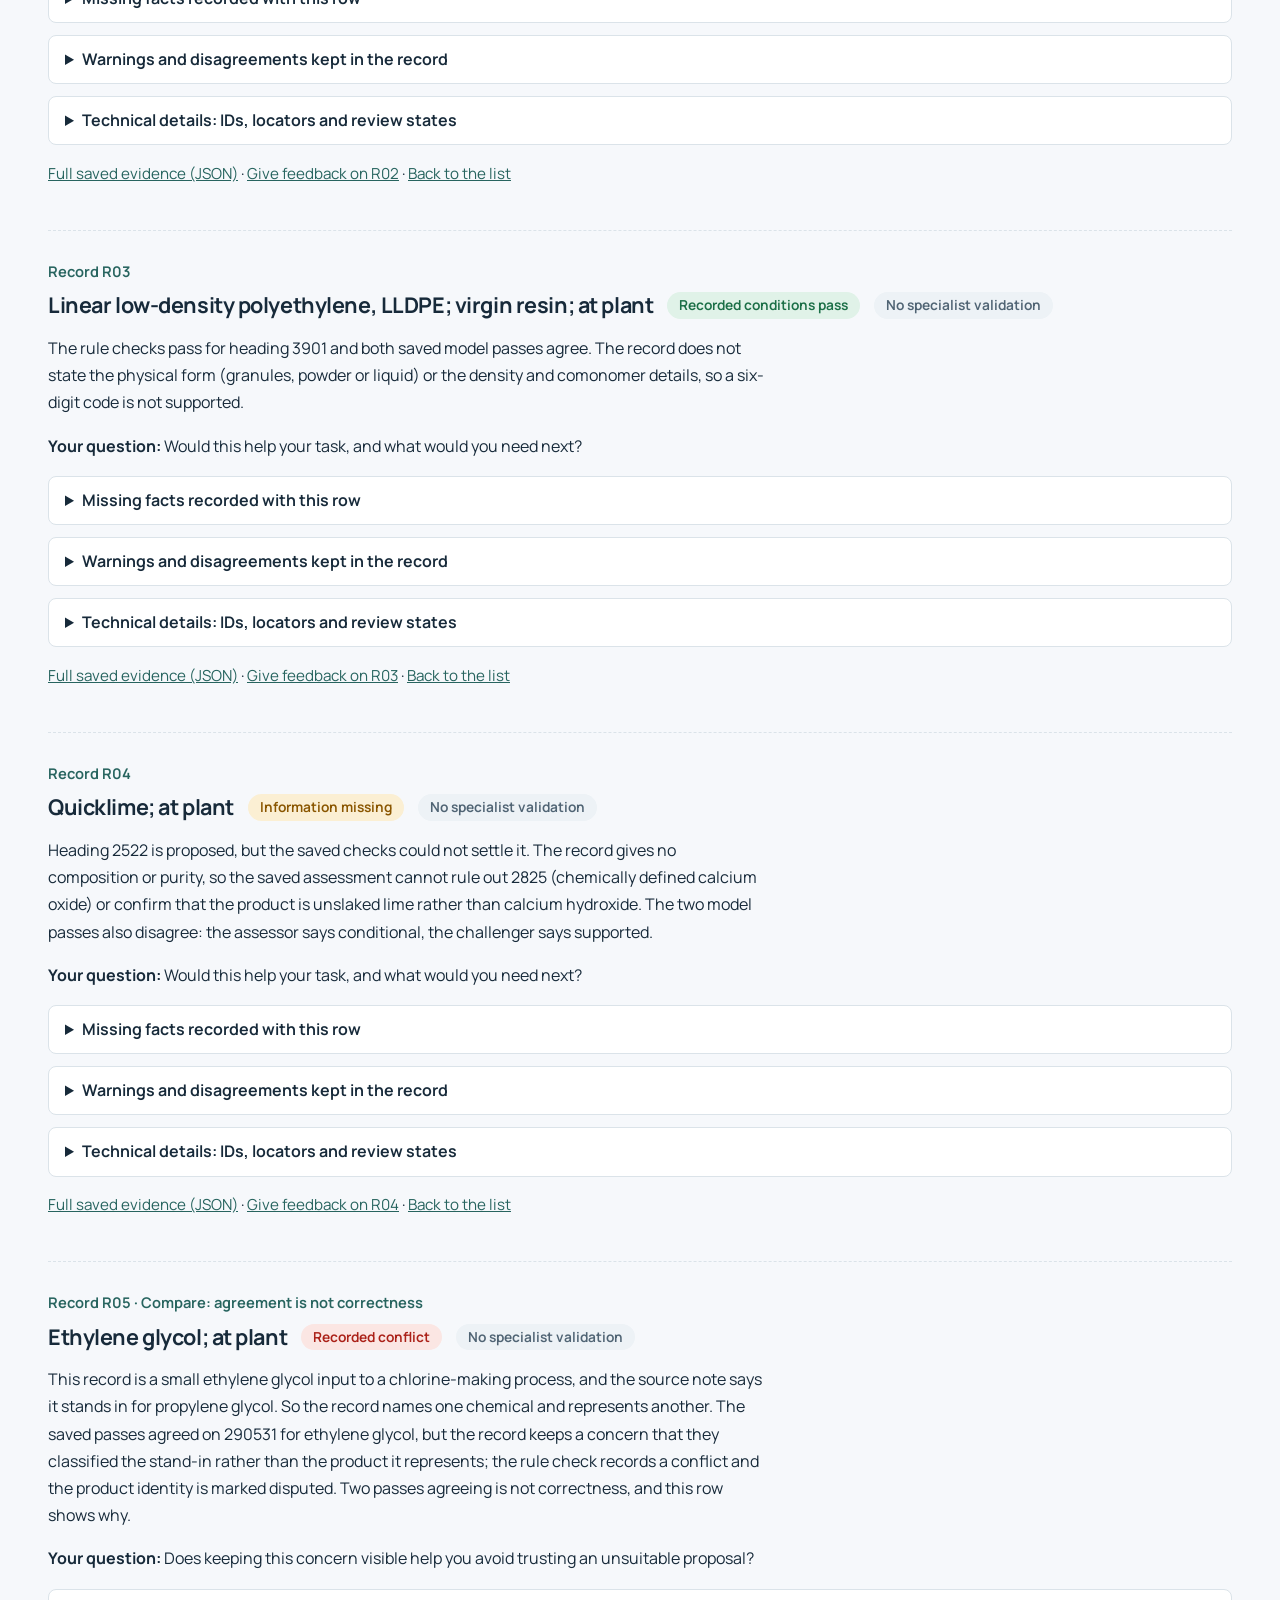
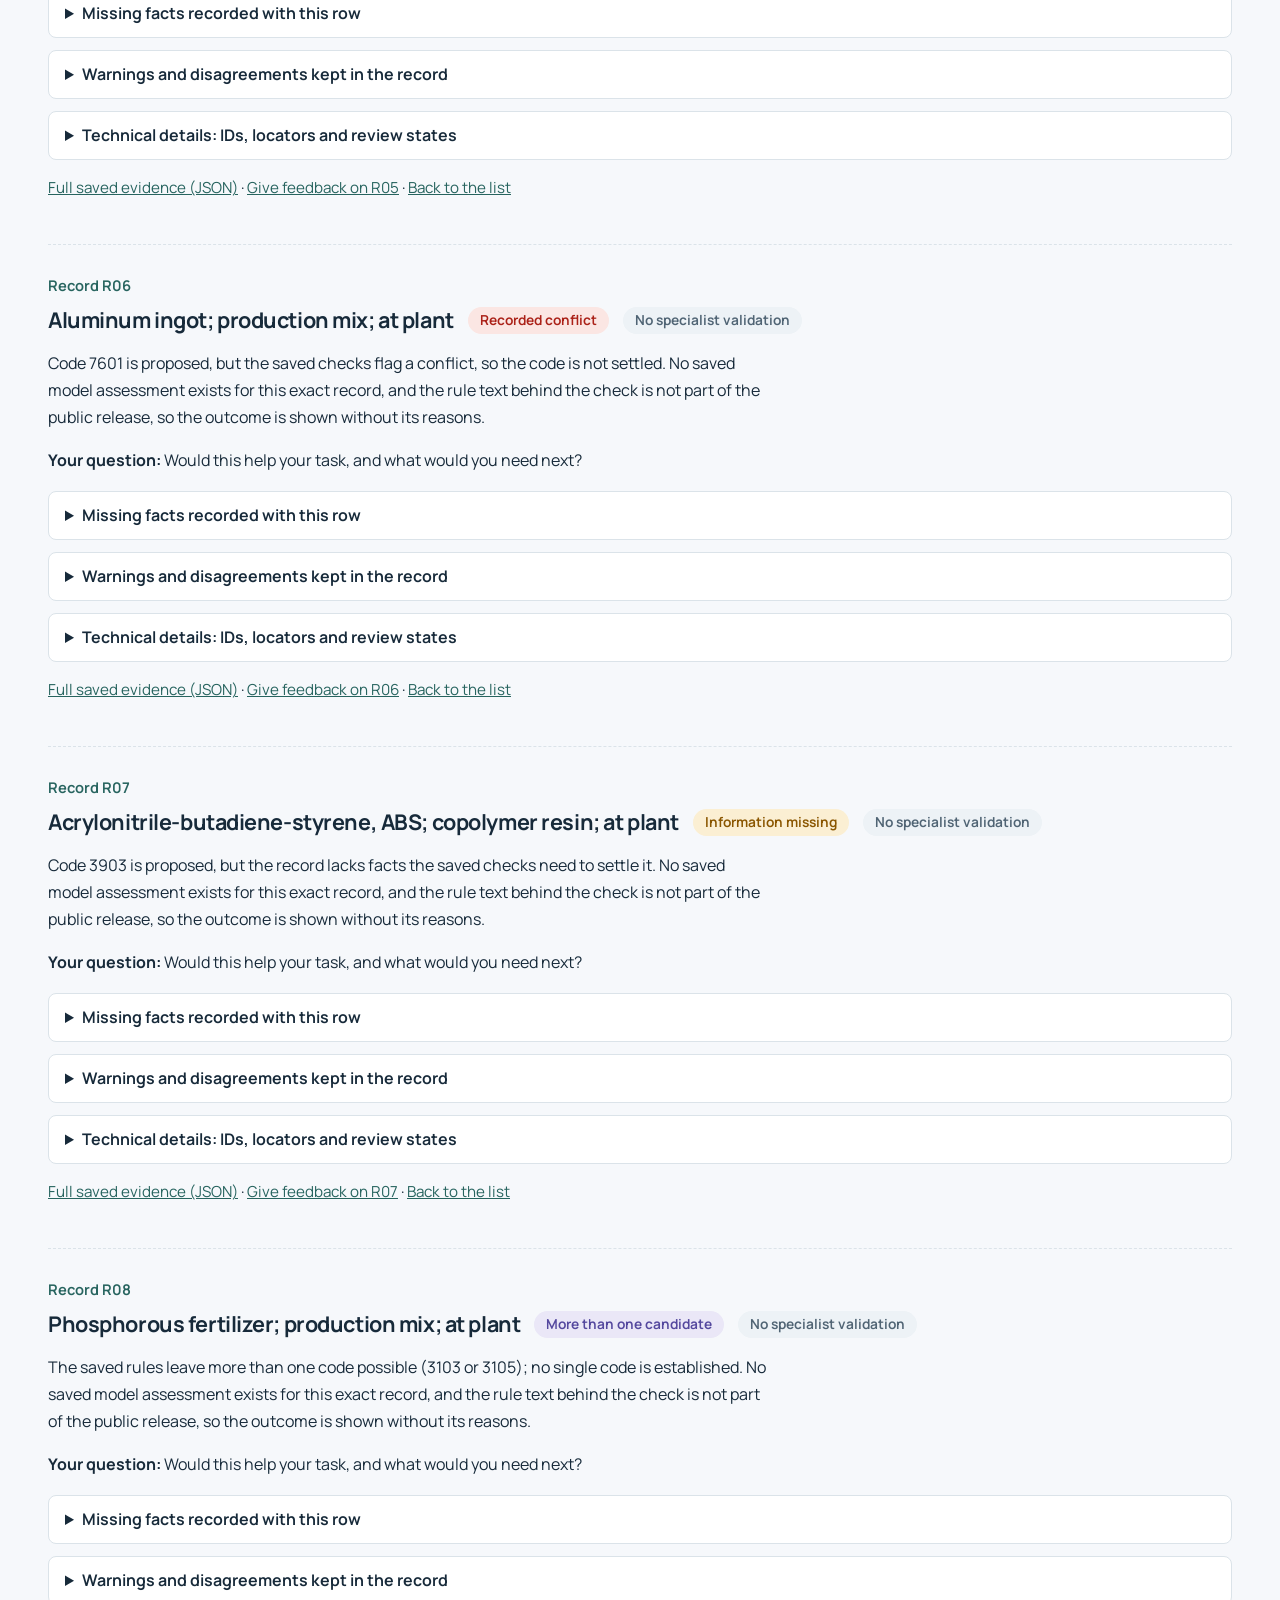
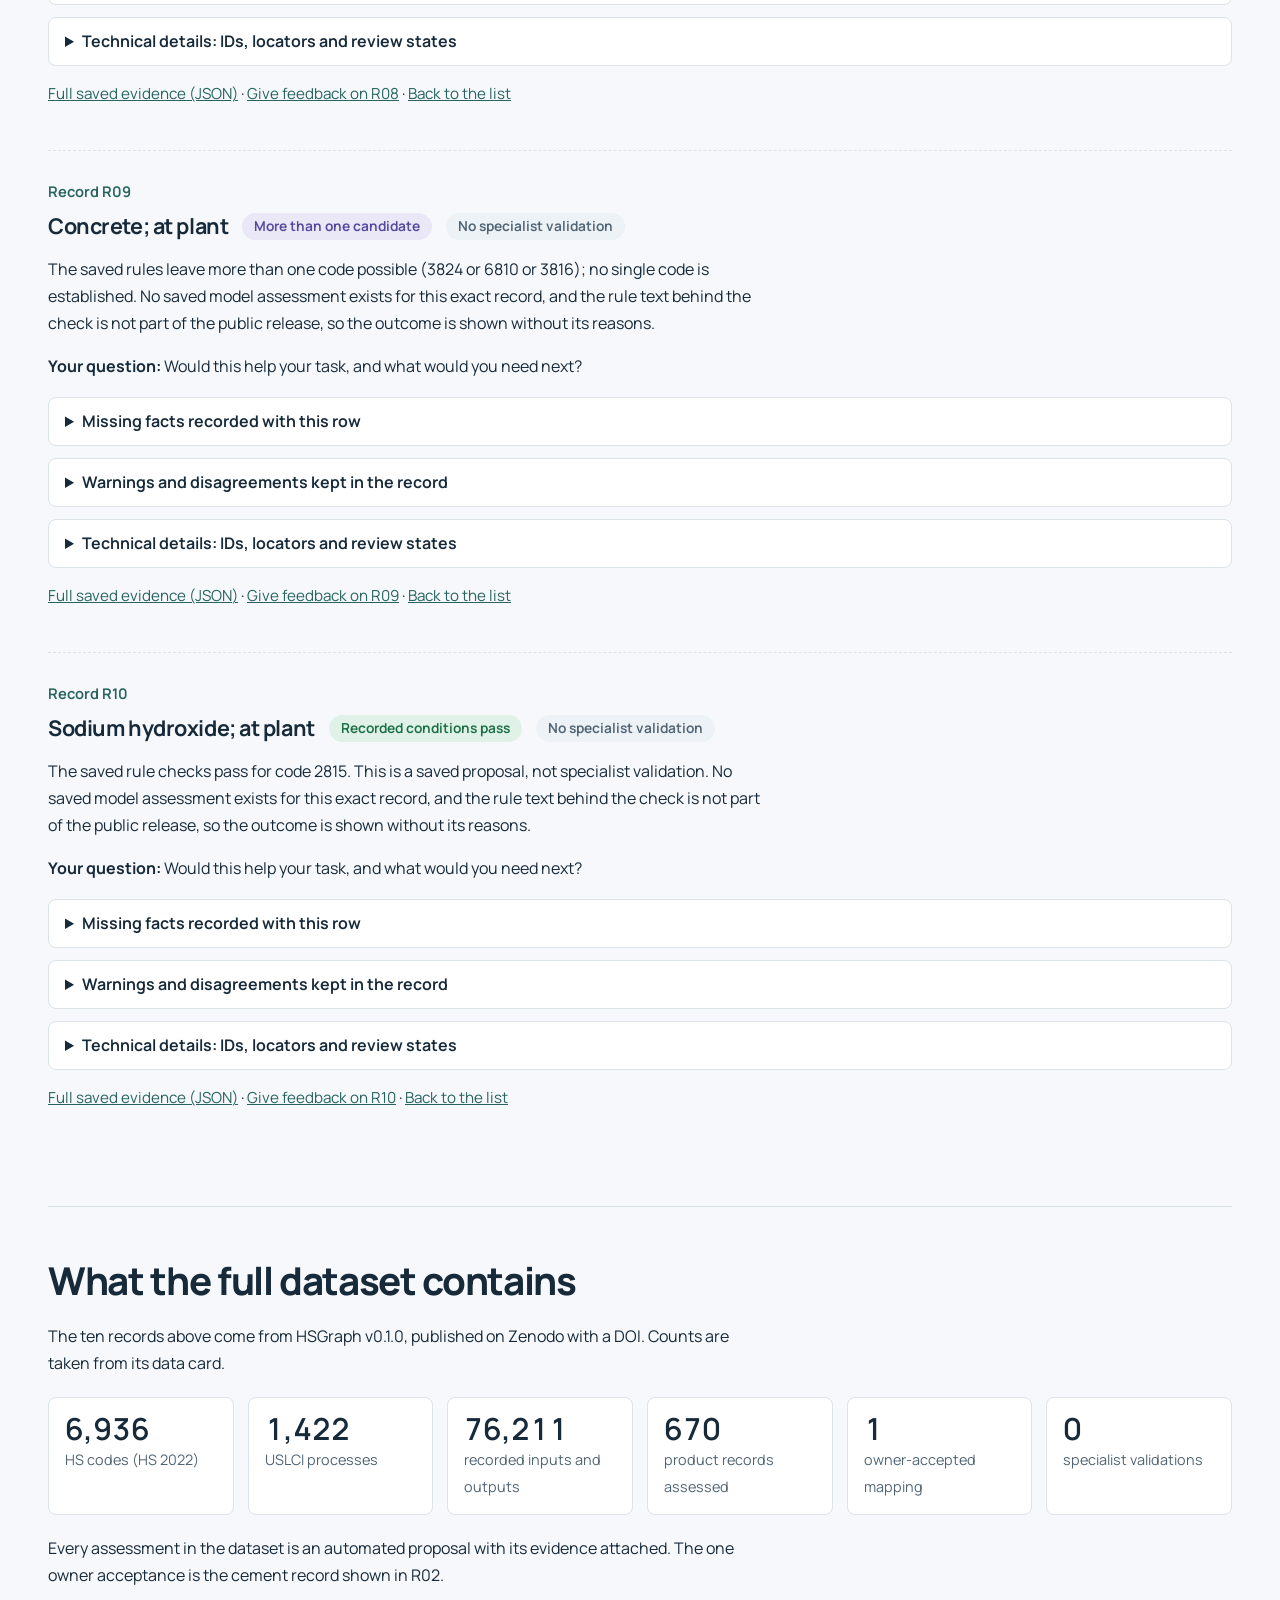
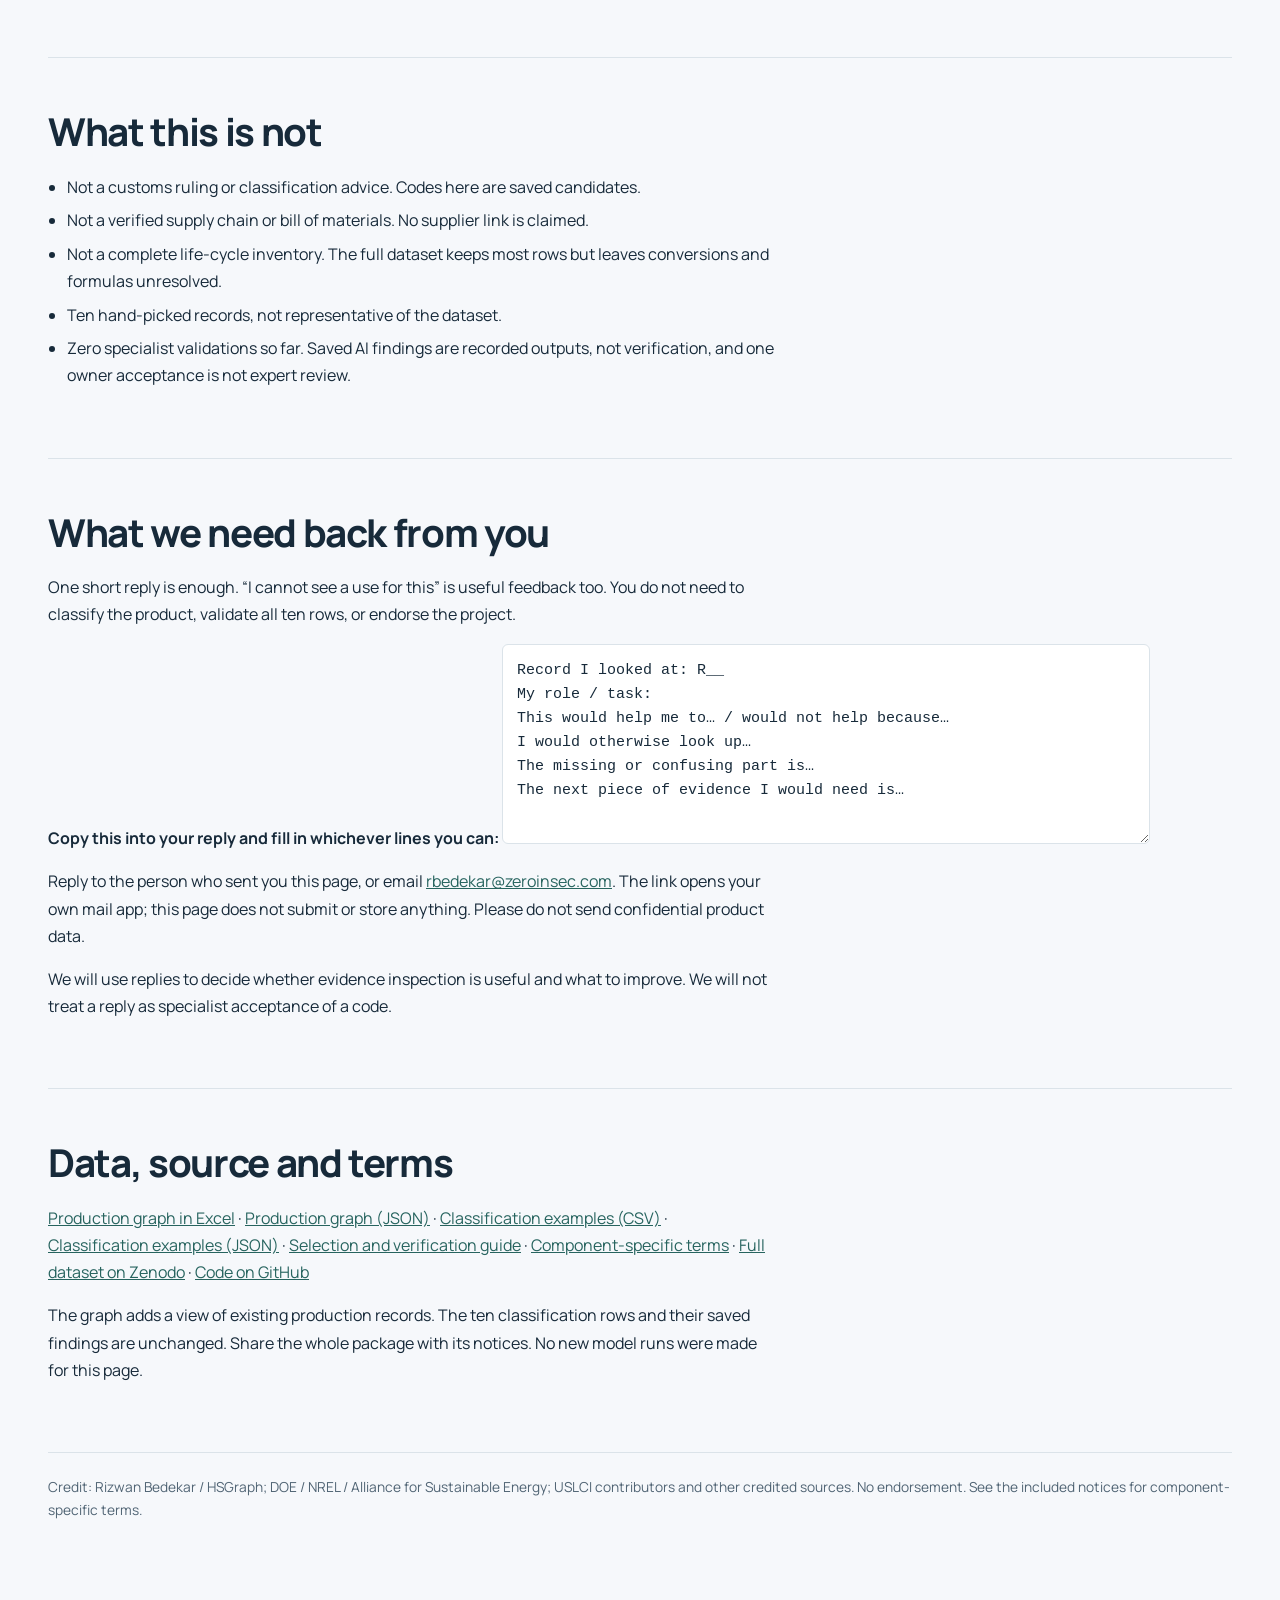
==== commit bb0c1573: "Show HSGraph production links with interactive graph and Excel" ====
--- a/index.html
+++ b/index.html
@@ -1,7 +1,7 @@
 <!doctype html><html lang="en"><head><meta charset="utf-8">
 <meta name="viewport" content="width=device-width, initial-scale=1">
 <meta name="color-scheme" content="light dark">
-<title>HSGraph evidence sample</title>
+<title>HSGraph — a map of how products connect</title>
 <style>/* Layout: one reading column (prose max 72ch); the example figure, the layer grid and the table may widen to 1080px.
    Sections are separated by space and small uppercase eyebrows; only status chips, the two figures and the ask box are styled as objects. */
 :root{color-scheme:light;
@@ -98,22 +98,38 @@
 @media (max-width:820px){.layers{grid-template-columns:1fr 1fr}}
 @media (max-width:900px){.flow{grid-template-columns:1fr}.arrow{transform:rotate(90deg);justify-self:center;padding:0}}
 @media (max-width:720px){.layers{grid-template-columns:1fr}section{padding-block:30px}h1{max-width:none}.scroll{overflow:visible}table{min-width:0;display:block}thead{display:none}tbody,tr,th,td{display:block}tr{border:1px solid var(--line);border-radius:8px;background:var(--surface);padding:10px 14px;margin-bottom:12px}th,td{border:0;padding:3px 0}tbody th{font-size:1.05rem;padding-bottom:0}td.code{white-space:normal}td .chip{white-space:normal}td::before{content:attr(data-label);display:block;font-size:.72rem;letter-spacing:.07em;text-transform:uppercase;color:var(--ink-2);font-weight:650;margin-top:8px}caption{display:block;width:auto;padding:0 0 10px}}
-</style></head><body><div class="wrap"><header>
-<p class="eyebrow">HSGraph · public sample · ten records from the v0.1.0 dataset</p>
-<h1>The evidence behind a proposed customs code</h1>
-<p class="lede">HSGraph links products in a public production database to Harmonized System (HS) customs codes, and keeps the evidence, the checks and the gaps next to every proposed code. This page shows ten real records from the published dataset.</p>
-<div class="ask"><p><strong>What we are asking.</strong> Spend five minutes on one record and tell us whether this would help you in a real task. You are not being asked to certify a classification or to review all ten.</p></div>
-<nav class="top" aria-label="Page navigation"><a class="button" href="#example">Start with one example</a><a href="#how">How it works</a><a href="#examples">The ten records</a><a href="#feedback">Feedback</a><a href="#downloads">Data and terms</a></nav>
+</style><link rel="stylesheet" href="assets/production-graph.css"></head><body><div class="wrap"><header>
+<div class="brand"><a href="#">HSGraph</a><span>A shared map of production</span></div>
+<h1>See how products connect.</h1>
+<p class="lede">What goes into a product? Which process makes it? Where is it used next? HSGraph connects materials, production processes and products, with HS codes and evidence attached.</p>
+<p class="hero-note">The graph is the project. This page is one way to explore it.</p>
+<p class="concept-path" aria-label="Concept: materials feed a process, which makes a product that can enter another process">Materials <span aria-hidden="true">→</span> Process <span aria-hidden="true">→</span> Product <span aria-hidden="true">→</span> Next process</p>
+<nav class="top" aria-label="Page navigation"><a class="button" href="#graph">Explore the production graph</a><a href="#uses">Who can use it</a><a href="#examples">Check the code matches</a><a href="#downloads">Get the data</a></nav>
 <div class="terms"><p><b>HS code.</b> The Harmonized System is the international numbering used on customs declarations to say what a product is. Four digits name a heading, six a subheading.</p>
 <p><b>USLCI record.</b> The U.S. Life Cycle Inventory Database describes industrial processes and the products flowing into and out of them. A record here is one such flow in one documented process, not every product with that name.</p></div>
 </header><main>
+<section id="graph" class="production-section"><p class="eyebrow">Explore a real production branch</p>
+<h2>Follow the inputs. See the process. Find the output.</h2>
+<p>Start with stretch film. Its source model links resin production and an extrusion service to film production. Select a product to see its proposed HS codes; select a connected process to keep exploring.</p>
+<div class="graph-roots" aria-label="Production examples"><button type="button" data-root="uslci-1.2026-06.0:processes:26f39b7c-389c-4903-8f09-6ef5e95876cc">Stretch film</button><button type="button" data-root="uslci-1.2026-06.0:processes:62993671-574c-3fc5-b66a-6be3bb21ad3d">Portland cement</button><button type="button" data-root="uslci-1.2026-06.0:processes:f61ecd3b-fdba-3739-8051-1d4bb0c2d98e">Aluminium casting</button></div>
+<div class="graph-toolbar"><button id="graph-back" type="button" disabled>← Previous process</button><label><input type="checkbox" id="graph-all"> Show every input in this process</label><span id="graph-count" aria-live="polite"></span></div>
+<div id="graph-context"></div>
+<div id="graph-canvas" class="graph-canvas" role="region" aria-label="Interactive production graph" tabindex="0"></div>
+<p class="graph-key"><span class="key-process">■ Process</span> <span class="key-product">■ Product / service</span> <span class="key-waste">■ Waste</span> <span>→ Recorded input or output</span> <span>⇢ Explicit modeled provider</span></p>
+<div id="graph-detail" class="graph-detail" aria-live="polite"><h3>Select a product or process</h3><p>Its source record, classification state and available next steps appear here.</p></div>
+<details class="graph-fallback"><summary>Read the first branch as text</summary><p><strong>Inputs:</strong> Linear low-density polyethylene, LLDPE; virgin resin; at plant, Material extrusion, at plant</p><p><strong>Process:</strong> Stretch film, linear low density polyethylene, LLDPE; at plant</p><p><strong>Outputs:</strong> Stretch film; at plant, Mixed plastics, landfilled</p><p>This text stays available without JavaScript. The full view is also available in <a href="production-graph.json">graph JSON</a>.</p></details>
+<p class="muted">This sample includes 21 processes and 33 links explicitly named in the source. A linked process is a model, not an actual supplier. Source dates can differ between models. Missing and blocked links stay visible. Natural resources and emissions are counted separately and retained in the source records.</p>
+<p><a href="production-graph.json">Download the graph (JSON)</a> · <a href="production-evidence.json">Inspect the source records</a> · <a href="#example">See why a product’s HS match can stay open</a></p>
+<script id="production-data" type="application/json">{"schema":"hsgraph-production-view-1","source_release":"https://doi.org/10.5281/zenodo.22857372","roots":[{"key":"film","label":"Stretch film","id":"uslci-1.2026-06.0:processes:26f39b7c-389c-4903-8f09-6ef5e95876cc"},{"key":"cement","label":"Portland cement","id":"uslci-1.2026-06.0:processes:62993671-574c-3fc5-b66a-6be3bb21ad3d"},{"key":"casting","label":"Aluminium casting","id":"uslci-1.2026-06.0:processes:f61ecd3b-fdba-3739-8051-1d4bb0c2d98e"}],"scope":"Three example roots, one explicit provider step upstream and one consumer step downstream. All retained direct product, service and waste exchanges for included processes. Environmental exchanges counted separately.","meaning":"Recorded inventory relationships; modeled defaults are not actual suppliers. No quantities multiplied, no compatibility inferred, no links created from matching HS codes.","processes":{"uslci-1.2026-06.0:processes:0bb53c29-31b1-3e8c-87ac-a2ef6793f8f2":{"id":"uslci-1.2026-06.0:processes:0bb53c29-31b1-3e8c-87ac-a2ef6793f8f2","name":"Phenol formaldehyde; at plant","description":"Base process data presented with allocations to within process co-products noted.  Refer to allocation worksheet for specifics.  All allocations performed using mass or volume., early 90's cradle-to-gate profile first published by the ATHENA Institute (1993) and adapted for CORRIM use\nImportant note: although most of the data in the US LCI database has \nundergone some sort of review, the database as a whole has not yet \nundergone a formal validation process.\nPlease email comments to [contact withheld].","type":"UNIT_PROCESS","valid_from":"9998-12-31","valid_until":"9998-12-31","technology":"Typical","completeness":"","inputs":["uslci-1.2026-06.0:processes:0bb53c29-31b1-3e8c-87ac-a2ef6793f8f2:exchange:10","uslci-1.2026-06.0:processes:0bb53c29-31b1-3e8c-87ac-a2ef6793f8f2:exchange:12","uslci-1.2026-06.0:processes:0bb53c29-31b1-3e8c-87ac-a2ef6793f8f2:exchange:3","uslci-1.2026-06.0:processes:0bb53c29-31b1-3e8c-87ac-a2ef6793f8f2:exchange:6","uslci-1.2026-06.0:processes:0bb53c29-31b1-3e8c-87ac-a2ef6793f8f2:exchange:7","uslci-1.2026-06.0:processes:0bb53c29-31b1-3e8c-87ac-a2ef6793f8f2:exchange:8"],"outputs":["uslci-1.2026-06.0:processes:0bb53c29-31b1-3e8c-87ac-a2ef6793f8f2:exchange:1"],"environmental_exchanges":3,"source":{"source_artifact":"processes.jsonl","source_line":75,"source_line_sha256":"3b3e466c589d1f813bacfcc83dc4643592d209800254e84e7a2e8bfeaf4d193c"}},"uslci-1.2026-06.0:processes:0d95cc8b-a9a0-3630-a760-1ab4d88257d8":{"id":"uslci-1.2026-06.0:processes:0d95cc8b-a9a0-3630-a760-1ab4d88257d8","name":"Natural soda ash, sodium carbonate; at plant","description":"The monohydrate process is the dominant process to produce soda ash but a weighted average of all natural soda ash production is accounted for. The collected datasets were weighted based on total annual production.  Complete inventory data and metadata are available in full in the final report and appendices, IMA-NA Soda Ash Life Cycle Assessment. This report has been extensively reviewed within Sustainable Solutions Corporation by Tad Radzinski, Jim Mellentine and [contact withheld], as well as IMA-NA soda ash producers. This report has undergone a full critical review by Dennis S. Kostick, Lyle Nehls and Andrew Swanson. Quantities may vary slightly between the reference to main source and this module due to rounding. Important note: although most of the data in the US LCI database has undergone some sort of review, the database as a whole has not yet undergone a formal validation process.  Please email comments to [contact withheld].\n\nIncludes material and energy requirements and environmental emissions for one tonne of soda ash production from trona extracted from dry and solution mining. Soda ash is produced using either of two processes - the monohydrate process or the sesquicarbonate process. The monohydrate process is the dominant process The mined ore is screened and crushed, then the crushed ore is calcined to decompose the sodium sesquicarbonate in the trona ore, releasing carbon dioxide and water and leaving anhydrous sodium carbonate and insoluble impurities.  The calcined trona is dissolved in water where the insoluble material settles out, leaving a sodium carbonate solution which is filtered and sent to multistage evaporative crystallizers.  The settled and filtered insolubles are sent to tailings waste ponds.  The crystallizers produce soda ash as monohydrate crystals which are recovered in centrifuges and then dried to remove the water, producing granular dense soda ash. The sesquicarbonate process dissolves trona in water and that solution is settled to remove insolubles and filtered to a clean solution.  That solution is then sent to multistage crystallizers where sesquicarbonate crystals are formed.  The sesquicarbonate crystals are recovered in centrifuges and sent to a calciner, where water and carbon dioxide are driven off by heat to form medium density granular soda ash. Several of the US soda ash producers make a portion of their soda ash by dissolving trona in water below the surface, bringing the solution to the surface through wells, and then recovering the sodium carbonate on the surface.  One facility recovers trona from a shallow mixed salt deposits by injecting lake water into the formation and recovering via wells as a saturated brine. ","type":"UNIT_PROCESS","valid_from":"2012-12-30","valid_until":"2012-12-30","technology":"There are multiple processes for the prodcution of soda ash: (1) the monohydrate process, (2) the sesquicarbonate process, (3) ELDM process, and (4) solution process. These  technologies are represented in this average mix.","completeness":"","inputs":["uslci-1.2026-06.0:processes:0d95cc8b-a9a0-3630-a760-1ab4d88257d8:exchange:10","uslci-1.2026-06.0:processes:0d95cc8b-a9a0-3630-a760-1ab4d88257d8:exchange:11","uslci-1.2026-06.0:processes:0d95cc8b-a9a0-3630-a760-1ab4d88257d8:exchange:13","uslci-1.2026-06.0:processes:0d95cc8b-a9a0-3630-a760-1ab4d88257d8:exchange:14","uslci-1.2026-06.0:processes:0d95cc8b-a9a0-3630-a760-1ab4d88257d8:exchange:16","uslci-1.2026-06.0:processes:0d95cc8b-a9a0-3630-a760-1ab4d88257d8:exchange:18","uslci-1.2026-06.0:processes:0d95cc8b-a9a0-3630-a760-1ab4d88257d8:exchange:19","uslci-1.2026-06.0:processes:0d95cc8b-a9a0-3630-a760-1ab4d88257d8:exchange:2","uslci-1.2026-06.0:processes:0d95cc8b-a9a0-3630-a760-1ab4d88257d8:exchange:20","uslci-1.2026-06.0:processes:0d95cc8b-a9a0-3630-a760-1ab4d88257d8:exchange:24","uslci-1.2026-06.0:processes:0d95cc8b-a9a0-3630-a760-1ab4d88257d8:exchange:25","uslci-1.2026-06.0:processes:0d95cc8b-a9a0-3630-a760-1ab4d88257d8:exchange:27","uslci-1.2026-06.0:processes:0d95cc8b-a9a0-3630-a760-1ab4d88257d8:exchange:29","uslci-1.2026-06.0:processes:0d95cc8b-a9a0-3630-a760-1ab4d88257d8:exchange:3","uslci-1.2026-06.0:processes:0d95cc8b-a9a0-3630-a760-1ab4d88257d8:exchange:35","uslci-1.2026-06.0:processes:0d95cc8b-a9a0-3630-a760-1ab4d88257d8:exchange:36","uslci-1.2026-06.0:processes:0d95cc8b-a9a0-3630-a760-1ab4d88257d8:exchange:37","uslci-1.2026-06.0:processes:0d95cc8b-a9a0-3630-a760-1ab4d88257d8:exchange:4","uslci-1.2026-06.0:processes:0d95cc8b-a9a0-3630-a760-1ab4d88257d8:exchange:43","uslci-1.2026-06.0:processes:0d95cc8b-a9a0-3630-a760-1ab4d88257d8:exchange:47","uslci-1.2026-06.0:processes:0d95cc8b-a9a0-3630-a760-1ab4d88257d8:exchange:48","uslci-1.2026-06.0:processes:0d95cc8b-a9a0-3630-a760-1ab4d88257d8:exchange:49","uslci-1.2026-06.0:processes:0d95cc8b-a9a0-3630-a760-1ab4d88257d8:exchange:50","uslci-1.2026-06.0:processes:0d95cc8b-a9a0-3630-a760-1ab4d88257d8:exchange:52","uslci-1.2026-06.0:processes:0d95cc8b-a9a0-3630-a760-1ab4d88257d8:exchange:55","uslci-1.2026-06.0:processes:0d95cc8b-a9a0-3630-a760-1ab4d88257d8:exchange:58","uslci-1.2026-06.0:processes:0d95cc8b-a9a0-3630-a760-1ab4d88257d8:exchange:6","uslci-1.2026-06.0:processes:0d95cc8b-a9a0-3630-a760-1ab4d88257d8:exchange:60","uslci-1.2026-06.0:processes:0d95cc8b-a9a0-3630-a760-1ab4d88257d8:exchange:61","uslci-1.2026-06.0:processes:0d95cc8b-a9a0-3630-a760-1ab4d88257d8:exchange:62","uslci-1.2026-06.0:processes:0d95cc8b-a9a0-3630-a760-1ab4d88257d8:exchange:63","uslci-1.2026-06.0:processes:0d95cc8b-a9a0-3630-a760-1ab4d88257d8:exchange:65","uslci-1.2026-06.0:processes:0d95cc8b-a9a0-3630-a760-1ab4d88257d8:exchange:66","uslci-1.2026-06.0:processes:0d95cc8b-a9a0-3630-a760-1ab4d88257d8:exchange:67","uslci-1.2026-06.0:processes:0d95cc8b-a9a0-3630-a760-1ab4d88257d8:exchange:68","uslci-1.2026-06.0:processes:0d95cc8b-a9a0-3630-a760-1ab4d88257d8:exchange:70","uslci-1.2026-06.0:processes:0d95cc8b-a9a0-3630-a760-1ab4d88257d8:exchange:76","uslci-1.2026-06.0:processes:0d95cc8b-a9a0-3630-a760-1ab4d88257d8:exchange:79","uslci-1.2026-06.0:processes:0d95cc8b-a9a0-3630-a760-1ab4d88257d8:exchange:8","uslci-1.2026-06.0:processes:0d95cc8b-a9a0-3630-a760-1ab4d88257d8:exchange:80","uslci-1.2026-06.0:processes:0d95cc8b-a9a0-3630-a760-1ab4d88257d8:exchange:81","uslci-1.2026-06.0:processes:0d95cc8b-a9a0-3630-a760-1ab4d88257d8:exchange:84","uslci-1.2026-06.0:processes:0d95cc8b-a9a0-3630-a760-1ab4d88257d8:exchange:9"],"outputs":["uslci-1.2026-06.0:processes:0d95cc8b-a9a0-3630-a760-1ab4d88257d8:exchange:1","uslci-1.2026-06.0:processes:0d95cc8b-a9a0-3630-a760-1ab4d88257d8:exchange:23","uslci-1.2026-06.0:processes:0d95cc8b-a9a0-3630-a760-1ab4d88257d8:exchange:31","uslci-1.2026-06.0:processes:0d95cc8b-a9a0-3630-a760-1ab4d88257d8:exchange:39","uslci-1.2026-06.0:processes:0d95cc8b-a9a0-3630-a760-1ab4d88257d8:exchange:85","uslci-1.2026-06.0:processes:0d95cc8b-a9a0-3630-a760-1ab4d88257d8:exchange:86","uslci-1.2026-06.0:processes:0d95cc8b-a9a0-3630-a760-1ab4d88257d8:exchange:87","uslci-1.2026-06.0:processes:0d95cc8b-a9a0-3630-a760-1ab4d88257d8:exchange:88"],"environmental_exchanges":28,"source":{"source_artifact":"processes.jsonl","source_line":85,"source_line_sha256":"1e1444b21826297ff9be59ac51c0586f9a60f16e2db5f9044890d0c92ab0a3c2"}},"uslci-1.2026-06.0:processes:1b3e0fa2-3e38-3474-a5d6-6dd3e3452395":{"id":"uslci-1.2026-06.0:processes:1b3e0fa2-3e38-3474-a5d6-6dd3e3452395","name":"Concrete pipe production; at plant","description":"This unit process reflects production of concrete and formation into pipe (includes energy for steam drying). \r\n\r\n\n\nThe process is normalized to the functional unit of  1000 lb concrete pipe production.\r\n","type":"UNIT_PROCESS","valid_from":"1999-01-01","valid_until":"2006-01-01","technology":"Steam drying\r\n","completeness":"Infrastructure is excluded. Some relevant flows not captured. The mass balance for this process was not calculated.\r\n","inputs":["uslci-1.2026-06.0:processes:1b3e0fa2-3e38-3474-a5d6-6dd3e3452395:exchange:11","uslci-1.2026-06.0:processes:1b3e0fa2-3e38-3474-a5d6-6dd3e3452395:exchange:12","uslci-1.2026-06.0:processes:1b3e0fa2-3e38-3474-a5d6-6dd3e3452395:exchange:13","uslci-1.2026-06.0:processes:1b3e0fa2-3e38-3474-a5d6-6dd3e3452395:exchange:15","uslci-1.2026-06.0:processes:1b3e0fa2-3e38-3474-a5d6-6dd3e3452395:exchange:16","uslci-1.2026-06.0:processes:1b3e0fa2-3e38-3474-a5d6-6dd3e3452395:exchange:2","uslci-1.2026-06.0:processes:1b3e0fa2-3e38-3474-a5d6-6dd3e3452395:exchange:5","uslci-1.2026-06.0:processes:1b3e0fa2-3e38-3474-a5d6-6dd3e3452395:exchange:6","uslci-1.2026-06.0:processes:1b3e0fa2-3e38-3474-a5d6-6dd3e3452395:exchange:7","uslci-1.2026-06.0:processes:1b3e0fa2-3e38-3474-a5d6-6dd3e3452395:exchange:8","uslci-1.2026-06.0:processes:1b3e0fa2-3e38-3474-a5d6-6dd3e3452395:exchange:9"],"outputs":["uslci-1.2026-06.0:processes:1b3e0fa2-3e38-3474-a5d6-6dd3e3452395:exchange:1","uslci-1.2026-06.0:processes:1b3e0fa2-3e38-3474-a5d6-6dd3e3452395:exchange:14"],"environmental_exchanges":1,"source":{"source_artifact":"processes.jsonl","source_line":158,"source_line_sha256":"1dbf16db559ad0ecd51c47a55f37b5572cc14a1e4dc9d37d78fe483b9cd07d72"}},"uslci-1.2026-06.0:processes:1b6afe73-a064-33a3-87b0-265ae10851e9":{"id":"uslci-1.2026-06.0:processes:1b6afe73-a064-33a3-87b0-265ae10851e9","name":"Sulfuric acid; at plant","description":"During sulfuric acid production, the burning of sulfur produces heat, which in turn is used to generate steam. This steam is usually used in adjacent processing plants and supplies energy to the sulfuric acid plant. The exported steam is given a credit and shown as recovered energy.  Complete inventory data and metadata are available in full in the final report and appendices, Cradle-to-Gate Life Cycle Inventory of Nine Plastic Resins and Four Polyurethane Precursors. This report has been extensively reviewed within Franklin Associates and has undergone partial critical review by ACC Plastics Division members and is available at: www.americanchemistry.com. Quantities may vary slightly between the reference to main source and and this module due to rounding.  Important note: although most of the data in the US LCI database has undergone some sort of review, the database as a whole has not yet undergone a formal validation process.  Please email comments to [contact withheld].","type":"UNIT_PROCESS","valid_from":"1991-12-31","valid_until":"2007-12-31","technology":"Contact process via stepwise oxidation of sulfur followed by reaction with a sulfuric acid solution","completeness":"","inputs":["uslci-1.2026-06.0:processes:1b6afe73-a064-33a3-87b0-265ae10851e9:exchange:11","uslci-1.2026-06.0:processes:1b6afe73-a064-33a3-87b0-265ae10851e9:exchange:13","uslci-1.2026-06.0:processes:1b6afe73-a064-33a3-87b0-265ae10851e9:exchange:15","uslci-1.2026-06.0:processes:1b6afe73-a064-33a3-87b0-265ae10851e9:exchange:16","uslci-1.2026-06.0:processes:1b6afe73-a064-33a3-87b0-265ae10851e9:exchange:17","uslci-1.2026-06.0:processes:1b6afe73-a064-33a3-87b0-265ae10851e9:exchange:19","uslci-1.2026-06.0:processes:1b6afe73-a064-33a3-87b0-265ae10851e9:exchange:2","uslci-1.2026-06.0:processes:1b6afe73-a064-33a3-87b0-265ae10851e9:exchange:5"],"outputs":["uslci-1.2026-06.0:processes:1b6afe73-a064-33a3-87b0-265ae10851e9:exchange:1","uslci-1.2026-06.0:processes:1b6afe73-a064-33a3-87b0-265ae10851e9:exchange:18"],"environmental_exchanges":6,"source":{"source_artifact":"processes.jsonl","source_line":161,"source_line_sha256":"2a8275cf574c89f52deda7918a363796cc56c5a5e20e40180e422f28400edf28"}},"uslci-1.2026-06.0:processes:1dbafde2-2bc3-405c-9726-4d92fe7d29f9":{"id":"uslci-1.2026-06.0:processes:1dbafde2-2bc3-405c-9726-4d92fe7d29f9","name":"Linear low-density polyethylene, LLDPE; virgin resin; at plant","description":"Includes material and energy requirements and environmental emissions for one kilogram of Linear Low-density polyethylene (LLDPE) virgin resin production at the plant only (gate to gate). The LLDPE resin is commonly polymerized in low pressure reactors.  LLDPE is most commonly manufactued by either a solution process or a gas phase process but may also be produced using the slurry loop process. All three types of reactors were used by data providers.  A Phillips, Ziegler-Natta and/or metallocene catalyst are required during these technologies; however these have not been included after reviewing a sensitivity analysis, in which the results were all less than 1 percent changed. ","type":"UNIT_PROCESS","valid_from":"2014-12-30","valid_until":"2016-12-29","technology":"All data providers used the low pressure technology and either the gas-phase, solution, or slurry loop reactors.","completeness":"Data evaluation procedures and criteria were applied consistently to all primary data provided by the participating producers for all data collected. All primary data obtained specifically for this study were considered the most representative available for the systems studied. Data sets were reviewed for completeness and material balances, and follow-up was conducted as needed to resolve any questions about the input and output flows, process technology, etc. The aggregated averaged datasets were also reviewed by the providing companies as compared to the provided dataset. Companies were requested to review whether their data were complete and to comment about their or the average dataset. ","inputs":["uslci-1.2026-06.0:processes:1dbafde2-2bc3-405c-9726-4d92fe7d29f9:exchange:110","uslci-1.2026-06.0:processes:1dbafde2-2bc3-405c-9726-4d92fe7d29f9:exchange:114","uslci-1.2026-06.0:processes:1dbafde2-2bc3-405c-9726-4d92fe7d29f9:exchange:148","uslci-1.2026-06.0:processes:1dbafde2-2bc3-405c-9726-4d92fe7d29f9:exchange:149","uslci-1.2026-06.0:processes:1dbafde2-2bc3-405c-9726-4d92fe7d29f9:exchange:50","uslci-1.2026-06.0:processes:1dbafde2-2bc3-405c-9726-4d92fe7d29f9:exchange:51","uslci-1.2026-06.0:processes:1dbafde2-2bc3-405c-9726-4d92fe7d29f9:exchange:70","uslci-1.2026-06.0:processes:1dbafde2-2bc3-405c-9726-4d92fe7d29f9:exchange:72","uslci-1.2026-06.0:processes:1dbafde2-2bc3-405c-9726-4d92fe7d29f9:exchange:73"],"outputs":["uslci-1.2026-06.0:processes:1dbafde2-2bc3-405c-9726-4d92fe7d29f9:exchange:100","uslci-1.2026-06.0:processes:1dbafde2-2bc3-405c-9726-4d92fe7d29f9:exchange:101","uslci-1.2026-06.0:processes:1dbafde2-2bc3-405c-9726-4d92fe7d29f9:exchange:102","uslci-1.2026-06.0:processes:1dbafde2-2bc3-405c-9726-4d92fe7d29f9:exchange:108","uslci-1.2026-06.0:processes:1dbafde2-2bc3-405c-9726-4d92fe7d29f9:exchange:145","uslci-1.2026-06.0:processes:1dbafde2-2bc3-405c-9726-4d92fe7d29f9:exchange:147","uslci-1.2026-06.0:processes:1dbafde2-2bc3-405c-9726-4d92fe7d29f9:exchange:59","uslci-1.2026-06.0:processes:1dbafde2-2bc3-405c-9726-4d92fe7d29f9:exchange:60","uslci-1.2026-06.0:processes:1dbafde2-2bc3-405c-9726-4d92fe7d29f9:exchange:61"],"environmental_exchanges":62,"source":{"source_artifact":"processes.jsonl","source_line":174,"source_line_sha256":"eb0ceb49c292dfaa8d5e58a37cec1da8accfc9f488d1f663b9aee1556928f8d4"}},"uslci-1.2026-06.0:processes:26465530-69ff-3c68-834f-c67ccb6ee1b2":{"id":"uslci-1.2026-06.0:processes:26465530-69ff-3c68-834f-c67ccb6ee1b2","name":"Bituminous coal; combusted in industrial boiler","description":"In cases where industrial boiler data were not available, utility boiler data were adjusted accordingly., 100% inputs from technosphere and elementary flows allocated to the combustion of coal, and 0% to the production of ash and flue gas desulfurization sludge\nImportant note: although most of the data in the US LCI database has \nundergone some sort of review, the database as a whole has not yet \nundergone a formal validation process.\nPlease email comments to [contact withheld].","type":"UNIT_PROCESS","valid_from":"1996-12-31","valid_until":"2002-12-31","technology":"Surface mining is used to extract 58 percent of the U.S. supply of coal, while underground mining extracts 42 percent","completeness":"","inputs":["uslci-1.2026-06.0:processes:26465530-69ff-3c68-834f-c67ccb6ee1b2:exchange:36","uslci-1.2026-06.0:processes:26465530-69ff-3c68-834f-c67ccb6ee1b2:exchange:57","uslci-1.2026-06.0:processes:26465530-69ff-3c68-834f-c67ccb6ee1b2:exchange:75","uslci-1.2026-06.0:processes:26465530-69ff-3c68-834f-c67ccb6ee1b2:exchange:81","uslci-1.2026-06.0:processes:26465530-69ff-3c68-834f-c67ccb6ee1b2:exchange:85"],"outputs":["uslci-1.2026-06.0:processes:26465530-69ff-3c68-834f-c67ccb6ee1b2:exchange:1","uslci-1.2026-06.0:processes:26465530-69ff-3c68-834f-c67ccb6ee1b2:exchange:91","uslci-1.2026-06.0:processes:26465530-69ff-3c68-834f-c67ccb6ee1b2:exchange:92"],"environmental_exchanges":82,"source":{"source_artifact":"processes.jsonl","source_line":218,"source_line_sha256":"2fcf039eff74c90249138d985ede45c01aa6172037396771eebd594459bdf1b5"}},"uslci-1.2026-06.0:processes:26f39b7c-389c-4903-8f09-6ef5e95876cc":{"id":"uslci-1.2026-06.0:processes:26f39b7c-389c-4903-8f09-6ef5e95876cc","name":"Stretch film, linear low density polyethylene, LLDPE; at plant","description":"This process represents the production of linear low density polyethylene (LLDPE) stretch film. The system boundary includes the material and process inputs as well as the waste output which is assumed to be combusted. A 2% loss was assumed.","type":"UNIT_PROCESS","valid_from":"1990-01-01","valid_until":"2025-12-31","technology":"Average LLDPE extrusion technology and loss values are used.","completeness":"Treatment of Missing Environmental Data: This process only includes the electricity required to extrude LLDPE into stretch film (the default is 1 kg of material).  \r\n\r\nTreatment of Missing Technosphere Data: This process only includes the electricity required to extrude LLDPE into stretch film (the default is 1 kg of material). \r\n\r\nMass Balance: A mass balance is not needed for this process. ","inputs":["uslci-1.2026-06.0:processes:26f39b7c-389c-4903-8f09-6ef5e95876cc:exchange:2","uslci-1.2026-06.0:processes:26f39b7c-389c-4903-8f09-6ef5e95876cc:exchange:3"],"outputs":["uslci-1.2026-06.0:processes:26f39b7c-389c-4903-8f09-6ef5e95876cc:exchange:1","uslci-1.2026-06.0:processes:26f39b7c-389c-4903-8f09-6ef5e95876cc:exchange:6"],"environmental_exchanges":0,"source":{"source_artifact":"processes.jsonl","source_line":220,"source_line_sha256":"3bc23d7e0b1f3ea4600e83eb5457fa37dd84678fb874a20ed99cb18644b830ed"}},"uslci-1.2026-06.0:processes:4eec7a31-b920-3f91-b7c3-924f2aa92ecc":{"id":"uslci-1.2026-06.0:processes:4eec7a31-b920-3f91-b7c3-924f2aa92ecc","name":"Liquefied petroleum gas; combusted in industrial boiler","description":"\nImportant note: although most of the data in the US LCI database has \nundergone some sort of review, the database as a whole has not yet \nundergone a formal validation process.\nPlease email comments to [contact withheld].","type":"UNIT_PROCESS","valid_from":"2000-12-31","valid_until":"2000-12-31","technology":"LPG combustion in average industrial boiler.","completeness":"","inputs":["uslci-1.2026-06.0:processes:4eec7a31-b920-3f91-b7c3-924f2aa92ecc:exchange:10","uslci-1.2026-06.0:processes:4eec7a31-b920-3f91-b7c3-924f2aa92ecc:exchange:3","uslci-1.2026-06.0:processes:4eec7a31-b920-3f91-b7c3-924f2aa92ecc:exchange:5","uslci-1.2026-06.0:processes:4eec7a31-b920-3f91-b7c3-924f2aa92ecc:exchange:7","uslci-1.2026-06.0:processes:4eec7a31-b920-3f91-b7c3-924f2aa92ecc:exchange:9"],"outputs":["uslci-1.2026-06.0:processes:4eec7a31-b920-3f91-b7c3-924f2aa92ecc:exchange:1"],"environmental_exchanges":7,"source":{"source_artifact":"processes.jsonl","source_line":454,"source_line_sha256":"c8a4c989cee6af857c3d2b91d3702f85612c527ade79b95067962cfc1791b175"}},"uslci-1.2026-06.0:processes:50e0d53c-26fe-4574-8b64-6f4f4d019e94":{"id":"uslci-1.2026-06.0:processes:50e0d53c-26fe-4574-8b64-6f4f4d019e94","name":"Refractory material Bridge; USLCI to USEEIO","description":"Bridge process to transparently convert from physical units, in USLCI, to values in 2012 producer price for connecting to background data in the USEEIO repository. \r\n\r\nImport USEEIOv2 to connect provider. ","type":"UNIT_PROCESS","valid_from":null,"valid_until":null,"technology":"","completeness":"","inputs":["uslci-1.2026-06.0:processes:50e0d53c-26fe-4574-8b64-6f4f4d019e94:exchange:2"],"outputs":["uslci-1.2026-06.0:processes:50e0d53c-26fe-4574-8b64-6f4f4d019e94:exchange:4"],"environmental_exchanges":0,"source":{"source_artifact":"processes.jsonl","source_line":458,"source_line_sha256":"ba86fc527d27a767efb3f05c4933562279fa464589b7d28467b4f5470b00fbc5"}},"uslci-1.2026-06.0:processes:53804132-4bd6-3b18-bfbd-14ac762431ef":{"id":"uslci-1.2026-06.0:processes:53804132-4bd6-3b18-bfbd-14ac762431ef","name":"Diesel; combusted in industrial boiler","description":"\nImportant note: although most of the data in the US LCI database has \nundergone some sort of review, the database as a whole has not yet \nundergone a formal validation process.\nPlease email comments to [contact withheld].","type":"UNIT_PROCESS","valid_from":"1997-12-31","valid_until":"2000-12-31","technology":"Diesel combustion in average industrial boiler.","completeness":"","inputs":["uslci-1.2026-06.0:processes:53804132-4bd6-3b18-bfbd-14ac762431ef:exchange:11","uslci-1.2026-06.0:processes:53804132-4bd6-3b18-bfbd-14ac762431ef:exchange:13","uslci-1.2026-06.0:processes:53804132-4bd6-3b18-bfbd-14ac762431ef:exchange:22","uslci-1.2026-06.0:processes:53804132-4bd6-3b18-bfbd-14ac762431ef:exchange:30","uslci-1.2026-06.0:processes:53804132-4bd6-3b18-bfbd-14ac762431ef:exchange:35"],"outputs":["uslci-1.2026-06.0:processes:53804132-4bd6-3b18-bfbd-14ac762431ef:exchange:1"],"environmental_exchanges":30,"source":{"source_artifact":"processes.jsonl","source_line":467,"source_line_sha256":"81d3790d3973a027982b3c065fed2c1ca06545c73d64cbd8b8cfdc621a60907a"}},"uslci-1.2026-06.0:processes:62993671-574c-3fc5-b66a-6be3bb21ad3d":{"id":"uslci-1.2026-06.0:processes:62993671-574c-3fc5-b66a-6be3bb21ad3d","name":"Portland cement; at plant","description":"Portland cement is a hydraulic cement composed primarily of hydraulic calcium silicates. Hydraulic cements harden by reacting chemically with water. During this reaction, cement combines with water to form a stonelike mass, called paste. When the paste (cement and water) is added to aggregates (sand and gravel, crushed stone, or other granular materials) it binds the aggregates together to form concrete, the most widely used construction material. Although the words “cement” and “concrete” are used interchangeably in everyday usage, cement is one of the constituents of concrete. Cement is a very fine powder and concrete is a stonelike material. Cement constitutes 8 to 15 percent of concrete’s total mass by weight. Using cement LCI data incorrectly as concrete LCI data is a serious error., 2002 for fuels and electricity consumption; 2000 for raw material consumption and transportation modes and distances; and 1993 to 2004 for emissions.\r\nImportant note: although most of the data in the US LCI database has undergone some sort of review, the database as a whole has not yet undergone a formal validation process.\r\nPlease email comments to [contact withheld].","type":"UNIT_PROCESS","valid_from":"1992-12-31","valid_until":"2003-12-31","technology":"Approximately 2002 technology.","completeness":"","inputs":["uslci-1.2026-06.0:processes:62993671-574c-3fc5-b66a-6be3bb21ad3d:exchange:11","uslci-1.2026-06.0:processes:62993671-574c-3fc5-b66a-6be3bb21ad3d:exchange:18","uslci-1.2026-06.0:processes:62993671-574c-3fc5-b66a-6be3bb21ad3d:exchange:19","uslci-1.2026-06.0:processes:62993671-574c-3fc5-b66a-6be3bb21ad3d:exchange:21","uslci-1.2026-06.0:processes:62993671-574c-3fc5-b66a-6be3bb21ad3d:exchange:27","uslci-1.2026-06.0:processes:62993671-574c-3fc5-b66a-6be3bb21ad3d:exchange:28","uslci-1.2026-06.0:processes:62993671-574c-3fc5-b66a-6be3bb21ad3d:exchange:3","uslci-1.2026-06.0:processes:62993671-574c-3fc5-b66a-6be3bb21ad3d:exchange:36","uslci-1.2026-06.0:processes:62993671-574c-3fc5-b66a-6be3bb21ad3d:exchange:40","uslci-1.2026-06.0:processes:62993671-574c-3fc5-b66a-6be3bb21ad3d:exchange:43","uslci-1.2026-06.0:processes:62993671-574c-3fc5-b66a-6be3bb21ad3d:exchange:44","uslci-1.2026-06.0:processes:62993671-574c-3fc5-b66a-6be3bb21ad3d:exchange:45","uslci-1.2026-06.0:processes:62993671-574c-3fc5-b66a-6be3bb21ad3d:exchange:46","uslci-1.2026-06.0:processes:62993671-574c-3fc5-b66a-6be3bb21ad3d:exchange:47","uslci-1.2026-06.0:processes:62993671-574c-3fc5-b66a-6be3bb21ad3d:exchange:48","uslci-1.2026-06.0:processes:62993671-574c-3fc5-b66a-6be3bb21ad3d:exchange:5","uslci-1.2026-06.0:processes:62993671-574c-3fc5-b66a-6be3bb21ad3d:exchange:52","uslci-1.2026-06.0:processes:62993671-574c-3fc5-b66a-6be3bb21ad3d:exchange:61","uslci-1.2026-06.0:processes:62993671-574c-3fc5-b66a-6be3bb21ad3d:exchange:65","uslci-1.2026-06.0:processes:62993671-574c-3fc5-b66a-6be3bb21ad3d:exchange:67"],"outputs":["uslci-1.2026-06.0:processes:62993671-574c-3fc5-b66a-6be3bb21ad3d:exchange:66","uslci-1.2026-06.0:processes:62993671-574c-3fc5-b66a-6be3bb21ad3d:exchange:68","uslci-1.2026-06.0:processes:62993671-574c-3fc5-b66a-6be3bb21ad3d:exchange:69","uslci-1.2026-06.0:processes:62993671-574c-3fc5-b66a-6be3bb21ad3d:exchange:70","uslci-1.2026-06.0:processes:62993671-574c-3fc5-b66a-6be3bb21ad3d:exchange:71","uslci-1.2026-06.0:processes:62993671-574c-3fc5-b66a-6be3bb21ad3d:exchange:72","uslci-1.2026-06.0:processes:62993671-574c-3fc5-b66a-6be3bb21ad3d:exchange:73"],"environmental_exchanges":36,"source":{"source_artifact":"processes.jsonl","source_line":548,"source_line_sha256":"c24b42568c9054c523aab3ab147713d7c7deb4261d483fcf4480b527fb21c980"}},"uslci-1.2026-06.0:processes:9689bb71-3842-37b2-abc5-15a186ec58b9":{"id":"uslci-1.2026-06.0:processes:9689bb71-3842-37b2-abc5-15a186ec58b9","name":"Plastic sheeting; at manufacturer","description":"This unit process represents the material requirements to produce one kg of plastic sheeting in the US via process of extrusion.","type":"UNIT_PROCESS","valid_from":"2003-12-31","valid_until":"2007-12-31","technology":"Production of one kg of plastic sheeting in the US via process of extrusion.\r\n","completeness":"Includes upstream US-EI 2.2 unit processes for the production of building materials, in addition to excavation and material transportation.  Inputs from other construction activities are not included.\r\n","inputs":["uslci-1.2026-06.0:processes:9689bb71-3842-37b2-abc5-15a186ec58b9:exchange:2","uslci-1.2026-06.0:processes:9689bb71-3842-37b2-abc5-15a186ec58b9:exchange:3"],"outputs":["uslci-1.2026-06.0:processes:9689bb71-3842-37b2-abc5-15a186ec58b9:exchange:1"],"environmental_exchanges":0,"source":{"source_artifact":"processes.jsonl","source_line":828,"source_line_sha256":"c3447f64c1f2b2e332a2bf24bc9491d0cca1fedc3f56be5f801f66ad3f51c8ff"}},"uslci-1.2026-06.0:processes:98d423fc-789a-42d0-b961-18a96bc6491c":{"id":"uslci-1.2026-06.0:processes:98d423fc-789a-42d0-b961-18a96bc6491c","name":"Lubricant feedstock; at refinery","description":"Bridge process created as proxy for lubricant and to allow for petroleum supply chain updates and separately track energy of material use (EMR) vs. energy use in consuming supply chains; created by USLCI Data Curator 2020_Q4\r\n","type":"UNIT_PROCESS","valid_from":null,"valid_until":null,"technology":"","completeness":"","inputs":["uslci-1.2026-06.0:processes:98d423fc-789a-42d0-b961-18a96bc6491c:exchange:6"],"outputs":["uslci-1.2026-06.0:processes:98d423fc-789a-42d0-b961-18a96bc6491c:exchange:7"],"environmental_exchanges":0,"source":{"source_artifact":"processes.jsonl","source_line":844,"source_line_sha256":"a8ddc08349d1e93df89151e5a32880319c45b4519bc3bd9d70bb0581ec7cc663"}},"uslci-1.2026-06.0:processes:99c32bb7-a42a-3565-afc0-e56e50bef309":{"id":"uslci-1.2026-06.0:processes:99c32bb7-a42a-3565-afc0-e56e50bef309","name":"Cement mortar for ductile iron pipe","description":"This unit process reflects cement mortar manufacturing. The inventory for this process only includes material inputs necessary for mortar production. The process excludes energy use associated with onsite mixing of mortar.\r\n\r\nThe process is normalized to the functional unit of  1 kg mortar production. \r\n","type":"UNIT_PROCESS","valid_from":"2009-01-01","valid_until":"2009-01-01","technology":"cement mortar","completeness":"Excludes energy associated with mixing the mortar. \r\n","inputs":["uslci-1.2026-06.0:processes:99c32bb7-a42a-3565-afc0-e56e50bef309:exchange:3","uslci-1.2026-06.0:processes:99c32bb7-a42a-3565-afc0-e56e50bef309:exchange:5"],"outputs":["uslci-1.2026-06.0:processes:99c32bb7-a42a-3565-afc0-e56e50bef309:exchange:1"],"environmental_exchanges":1,"source":{"source_artifact":"processes.jsonl","source_line":849,"source_line_sha256":"693167212453797fbb95e0fc85105e7e5de3c570110e4fb875515fe71a50aeb0"}},"uslci-1.2026-06.0:processes:9d9b6815-9349-30af-869b-57362428c42e":{"id":"uslci-1.2026-06.0:processes:9d9b6815-9349-30af-869b-57362428c42e","name":"Residual fuel oil; combusted in industrial boiler","description":"\nImportant note: although most of the data in the US LCI database has \nundergone some sort of review, the database as a whole has not yet \nundergone a formal validation process.\nPlease email comments to [contact withheld].","type":"UNIT_PROCESS","valid_from":"1997-12-31","valid_until":"2000-12-31","technology":"Residual oil combustion in average industrial boiler","completeness":"","inputs":["uslci-1.2026-06.0:processes:9d9b6815-9349-30af-869b-57362428c42e:exchange:15","uslci-1.2026-06.0:processes:9d9b6815-9349-30af-869b-57362428c42e:exchange:17","uslci-1.2026-06.0:processes:9d9b6815-9349-30af-869b-57362428c42e:exchange:18","uslci-1.2026-06.0:processes:9d9b6815-9349-30af-869b-57362428c42e:exchange:36"],"outputs":["uslci-1.2026-06.0:processes:9d9b6815-9349-30af-869b-57362428c42e:exchange:1","uslci-1.2026-06.0:processes:9d9b6815-9349-30af-869b-57362428c42e:exchange:39"],"environmental_exchanges":32,"source":{"source_artifact":"processes.jsonl","source_line":870,"source_line_sha256":"1ea412bf14ff495c839499df8635b41a22b22120daaf8d454601cb48be664d50"}},"uslci-1.2026-06.0:processes:a3e150d0-770e-4e2a-9b19-f7daa8cda38b":{"id":"uslci-1.2026-06.0:processes:a3e150d0-770e-4e2a-9b19-f7daa8cda38b","name":"Chlorine; chlor-alkali electrolysis; at plant","description":"This unit process represents the production of 1 kg of electrolysis outputs which includes chlorine, sodium hydrozide, and hydrogen. This dataset was developed for chlorine use in PVC manufacturing. This process represents all chlorine produced by the suspension grade PVC resin manufacturers in the United States. Both membrane and diaphragm cell technologies are used, with membrane cells being the more common technology. The studied system includes all processes involved in the chloralkali electrolysis production process, including incoming transport. Mass allocation is used to allocated inputs and outputs among the three products: chlorine, sodium hydroxide, and hydrogen.","type":"UNIT_PROCESS","valid_from":"2022-01-01","valid_until":"2022-12-31","technology":"This process represents the chloralkali process used to produce chlorine for the use in suspension grade PVC resin. Both membrane and diaphragm cell technologies are used, with membrane cells being the more common technology. Co-products include hydrogen and sodium hydroxide. Mass allocation was used to determine the impacts of each co-product.\r\n\r\nIn the chlor-alkali process, a brine solution (aqueous sodium chloride) undergoes electrolysis to produce chlorine gas, hydrogen gas, and sodium hydroxide. Commercially, two main types of electrolytic cells are used for the chlor-alkali process: diaphragm cells and membrane cells. Membrane cells were developed more recently and are the most commonly used process today. While the treatment of the chlorine and hydrogen gases from processes using both cells are similar, with membrane cells, the sodium hydroxide can be more easily concentrated with less energy.\r\n\r\nSeveral chlor-alkali facilities utilize cogeneration as a method of producing steam and electricity. Cogeneration is the simultaneous generation of electricity and steam. Within the chlor-alkali plants, electricity, natural gas, hydrogen, water, and sulfuric acid are inputs for the cogeneration process. Based on plant data collected on the cogeneration process at two chlor-alkali plants, the output energy is 49% steam and 51% electricity. This process was assumed to be the same across chlor-alkali plants.","completeness":"The following cut-off criteria was used throughout the study. Processes whose total contribution to the final result, with respect to their mass and in relation to all considered impact categories, is less than 1% can be neglected. The sum of the neglected processes may not exceed 5% by mass and by 5% of the considered impact categories. Construction of capital equipment, maintenance of operation and support equipment, and human labor and employee commute are all excluded from this life cycle assessment. This assessment is cradle-to-gate and excludes any processes downstream of the manufacturer.\r\nNo other known processes within the system boundary were excluded. All data was provided by the manufacturers and reviewed by the manufacturers again after the results had been calculated to ensure completeness. The mass balance for this process was calculated.","inputs":["uslci-1.2026-06.0:processes:a3e150d0-770e-4e2a-9b19-f7daa8cda38b:exchange:32","uslci-1.2026-06.0:processes:a3e150d0-770e-4e2a-9b19-f7daa8cda38b:exchange:33","uslci-1.2026-06.0:processes:a3e150d0-770e-4e2a-9b19-f7daa8cda38b:exchange:34","uslci-1.2026-06.0:processes:a3e150d0-770e-4e2a-9b19-f7daa8cda38b:exchange:35","uslci-1.2026-06.0:processes:a3e150d0-770e-4e2a-9b19-f7daa8cda38b:exchange:37","uslci-1.2026-06.0:processes:a3e150d0-770e-4e2a-9b19-f7daa8cda38b:exchange:38","uslci-1.2026-06.0:processes:a3e150d0-770e-4e2a-9b19-f7daa8cda38b:exchange:39","uslci-1.2026-06.0:processes:a3e150d0-770e-4e2a-9b19-f7daa8cda38b:exchange:40","uslci-1.2026-06.0:processes:a3e150d0-770e-4e2a-9b19-f7daa8cda38b:exchange:41","uslci-1.2026-06.0:processes:a3e150d0-770e-4e2a-9b19-f7daa8cda38b:exchange:42","uslci-1.2026-06.0:processes:a3e150d0-770e-4e2a-9b19-f7daa8cda38b:exchange:43","uslci-1.2026-06.0:processes:a3e150d0-770e-4e2a-9b19-f7daa8cda38b:exchange:44","uslci-1.2026-06.0:processes:a3e150d0-770e-4e2a-9b19-f7daa8cda38b:exchange:45","uslci-1.2026-06.0:processes:a3e150d0-770e-4e2a-9b19-f7daa8cda38b:exchange:46","uslci-1.2026-06.0:processes:a3e150d0-770e-4e2a-9b19-f7daa8cda38b:exchange:47","uslci-1.2026-06.0:processes:a3e150d0-770e-4e2a-9b19-f7daa8cda38b:exchange:48","uslci-1.2026-06.0:processes:a3e150d0-770e-4e2a-9b19-f7daa8cda38b:exchange:49","uslci-1.2026-06.0:processes:a3e150d0-770e-4e2a-9b19-f7daa8cda38b:exchange:50","uslci-1.2026-06.0:processes:a3e150d0-770e-4e2a-9b19-f7daa8cda38b:exchange:51","uslci-1.2026-06.0:processes:a3e150d0-770e-4e2a-9b19-f7daa8cda38b:exchange:52"],"outputs":["uslci-1.2026-06.0:processes:a3e150d0-770e-4e2a-9b19-f7daa8cda38b:exchange:17","uslci-1.2026-06.0:processes:a3e150d0-770e-4e2a-9b19-f7daa8cda38b:exchange:54","uslci-1.2026-06.0:processes:a3e150d0-770e-4e2a-9b19-f7daa8cda38b:exchange:55","uslci-1.2026-06.0:processes:a3e150d0-770e-4e2a-9b19-f7daa8cda38b:exchange:56","uslci-1.2026-06.0:processes:a3e150d0-770e-4e2a-9b19-f7daa8cda38b:exchange:57","uslci-1.2026-06.0:processes:a3e150d0-770e-4e2a-9b19-f7daa8cda38b:exchange:58","uslci-1.2026-06.0:processes:a3e150d0-770e-4e2a-9b19-f7daa8cda38b:exchange:59","uslci-1.2026-06.0:processes:a3e150d0-770e-4e2a-9b19-f7daa8cda38b:exchange:60","uslci-1.2026-06.0:processes:a3e150d0-770e-4e2a-9b19-f7daa8cda38b:exchange:61"],"environmental_exchanges":44,"source":{"source_artifact":"processes.jsonl","source_line":904,"source_line_sha256":"95296fe78ad4cebcd8719accb02d9f233cbaa1aa4e3bf71df5734dc5a07b1072"}},"uslci-1.2026-06.0:processes:a8eb9a6a-e8e6-3da6-a3ab-20dcf68e883a":{"id":"uslci-1.2026-06.0:processes:a8eb9a6a-e8e6-3da6-a3ab-20dcf68e883a","name":"Aluminum ingot; production mix; at plant","description":" Important note: although most of the data in the US LCI database has  undergone some sort of review, the database as a whole has not yet  undergone a formal validation process. Please email comments to [contact withheld].","type":"UNIT_PROCESS","valid_from":"2003-12-31","valid_until":"2003-12-31","technology":"","completeness":"","inputs":["uslci-1.2026-06.0:processes:a8eb9a6a-e8e6-3da6-a3ab-20dcf68e883a:exchange:2","uslci-1.2026-06.0:processes:a8eb9a6a-e8e6-3da6-a3ab-20dcf68e883a:exchange:3"],"outputs":["uslci-1.2026-06.0:processes:a8eb9a6a-e8e6-3da6-a3ab-20dcf68e883a:exchange:1"],"environmental_exchanges":0,"source":{"source_artifact":"processes.jsonl","source_line":936,"source_line_sha256":"35f0a38a94683ce405d23feaa256a333605c74fae28494a44b37d74233dec95d"}},"uslci-1.2026-06.0:processes:d3e13675-1455-375f-a557-bb8234de75ff":{"id":"uslci-1.2026-06.0:processes:d3e13675-1455-375f-a557-bb8234de75ff","name":"Gasoline; combusted in equipment","description":"\nImportant note: although most of the data in the US LCI database has \nundergone some sort of review, the database as a whole has not yet \nundergone a formal validation process.\nPlease email comments to [contact withheld].","type":"UNIT_PROCESS","valid_from":"1995-12-31","valid_until":"2002-12-31","technology":"Gasoline combustion in equipment such as mobile refrigeration units, generators, pumps, and portable well-drilling equipment.","completeness":"","inputs":["uslci-1.2026-06.0:processes:d3e13675-1455-375f-a557-bb8234de75ff:exchange:16","uslci-1.2026-06.0:processes:d3e13675-1455-375f-a557-bb8234de75ff:exchange:2","uslci-1.2026-06.0:processes:d3e13675-1455-375f-a557-bb8234de75ff:exchange:3","uslci-1.2026-06.0:processes:d3e13675-1455-375f-a557-bb8234de75ff:exchange:4","uslci-1.2026-06.0:processes:d3e13675-1455-375f-a557-bb8234de75ff:exchange:8"],"outputs":["uslci-1.2026-06.0:processes:d3e13675-1455-375f-a557-bb8234de75ff:exchange:1"],"environmental_exchanges":17,"source":{"source_artifact":"processes.jsonl","source_line":1185,"source_line_sha256":"da2f64bdbaba64dc87aad26cc7afab123905a7e8eb7df11c634b8443912197eb"}},"uslci-1.2026-06.0:processes:e2f66950-9bfb-4413-8ec7-7eb99afc268c":{"id":"uslci-1.2026-06.0:processes:e2f66950-9bfb-4413-8ec7-7eb99afc268c","name":"Extrusion; at plant","description":"This process represents the energy required for material extrusion and must be paired with the specific material intended for extrusion. Extrusion is used in the production of many packaging materials such as sheets and films. Common resins include polyethylene, polypropylene, polycarbonate, and polystyrene.","type":"UNIT_PROCESS","valid_from":"1990-01-01","valid_until":"2025-12-31","technology":"Average US extrusion technology. Extrusion is used in the production of many packaging materials such as sheets and films. Common resins include polyethylenes and polypropylene.","completeness":"Treatment of Missing Environmental Data: This process only includes the electricity required to extrude material (the default is 1 kg of material). \r\n\r\nTreatment of Missing Technosphere Data: This process only includes the electricity required to extrude material (the default is 1 kg of material). \r\n\r\nMass Balance: A mass balance is not needed for this process. ","inputs":[],"outputs":["uslci-1.2026-06.0:processes:e2f66950-9bfb-4413-8ec7-7eb99afc268c:exchange:1"],"environmental_exchanges":0,"source":{"source_artifact":"processes.jsonl","source_line":1279,"source_line_sha256":"8222bcaec5d0b2acd5086608c064f05a773f75eb3f45437f0c13713e79e05147"}},"uslci-1.2026-06.0:processes:f347daea-82be-4e62-8872-a0dc0ca24ca3":{"id":"uslci-1.2026-06.0:processes:f347daea-82be-4e62-8872-a0dc0ca24ca3","name":"Natural gas; combusted in industrial boiler","description":"\nImportant note: although most of the data in the US LCI database has \nundergone some sort of review, the database as a whole has not yet \nundergone a formal validation process.\nPlease email comments to [contact withheld].","type":"UNIT_PROCESS","valid_from":"1997-12-31","valid_until":"2000-12-31","technology":"Natural gas combustion in average industrial boiler.","completeness":"","inputs":["uslci-1.2026-06.0:processes:f347daea-82be-4e62-8872-a0dc0ca24ca3:exchange:12","uslci-1.2026-06.0:processes:f347daea-82be-4e62-8872-a0dc0ca24ca3:exchange:13","uslci-1.2026-06.0:processes:f347daea-82be-4e62-8872-a0dc0ca24ca3:exchange:28","uslci-1.2026-06.0:processes:f347daea-82be-4e62-8872-a0dc0ca24ca3:exchange:9"],"outputs":["uslci-1.2026-06.0:processes:f347daea-82be-4e62-8872-a0dc0ca24ca3:exchange:33"],"environmental_exchanges":22,"source":{"source_artifact":"processes.jsonl","source_line":1367,"source_line_sha256":"cdc9bc00620bf1248417d902b640a3e620d28a06439b7eedea6f56a8ff45da44"}},"uslci-1.2026-06.0:processes:f61ecd3b-fdba-3739-8051-1d4bb0c2d98e":{"id":"uslci-1.2026-06.0:processes:f61ecd3b-fdba-3739-8051-1d4bb0c2d98e","name":"Precision sand casting; aluminum","description":"No co-product allocation for scrap materials that are recycled or reused; all environmental flows for scrap are included in the environmental flows for the product. A percent difference is calculated in cases when 2 plants reported the same data point; the percent difference is calculated by dividing the difference between the 2 plants by the average of the 2 plants. \nImportant note: although most of the data in the US LCI database has \nundergone some sort of review, the database as a whole has not yet \nundergone a formal validation process.\nPlease email comments to [contact withheld].","type":"UNIT_PROCESS","valid_from":"1995-12-31","valid_until":"2000-12-31","technology":"representative of current precision sand aluminum casting technologies","completeness":"","inputs":["uslci-1.2026-06.0:processes:f61ecd3b-fdba-3739-8051-1d4bb0c2d98e:exchange:10","uslci-1.2026-06.0:processes:f61ecd3b-fdba-3739-8051-1d4bb0c2d98e:exchange:18","uslci-1.2026-06.0:processes:f61ecd3b-fdba-3739-8051-1d4bb0c2d98e:exchange:22","uslci-1.2026-06.0:processes:f61ecd3b-fdba-3739-8051-1d4bb0c2d98e:exchange:26","uslci-1.2026-06.0:processes:f61ecd3b-fdba-3739-8051-1d4bb0c2d98e:exchange:28","uslci-1.2026-06.0:processes:f61ecd3b-fdba-3739-8051-1d4bb0c2d98e:exchange:3","uslci-1.2026-06.0:processes:f61ecd3b-fdba-3739-8051-1d4bb0c2d98e:exchange:30","uslci-1.2026-06.0:processes:f61ecd3b-fdba-3739-8051-1d4bb0c2d98e:exchange:32","uslci-1.2026-06.0:processes:f61ecd3b-fdba-3739-8051-1d4bb0c2d98e:exchange:36","uslci-1.2026-06.0:processes:f61ecd3b-fdba-3739-8051-1d4bb0c2d98e:exchange:4","uslci-1.2026-06.0:processes:f61ecd3b-fdba-3739-8051-1d4bb0c2d98e:exchange:5","uslci-1.2026-06.0:processes:f61ecd3b-fdba-3739-8051-1d4bb0c2d98e:exchange:6","uslci-1.2026-06.0:processes:f61ecd3b-fdba-3739-8051-1d4bb0c2d98e:exchange:7","uslci-1.2026-06.0:processes:f61ecd3b-fdba-3739-8051-1d4bb0c2d98e:exchange:8"],"outputs":["uslci-1.2026-06.0:processes:f61ecd3b-fdba-3739-8051-1d4bb0c2d98e:exchange:1","uslci-1.2026-06.0:processes:f61ecd3b-fdba-3739-8051-1d4bb0c2d98e:exchange:17","uslci-1.2026-06.0:processes:f61ecd3b-fdba-3739-8051-1d4bb0c2d98e:exchange:20","uslci-1.2026-06.0:processes:f61ecd3b-fdba-3739-8051-1d4bb0c2d98e:exchange:37","uslci-1.2026-06.0:processes:f61ecd3b-fdba-3739-8051-1d4bb0c2d98e:exchange:38"],"environmental_exchanges":15,"source":{"source_artifact":"processes.jsonl","source_line":1381,"source_line_sha256":"071ef774f5f280d80e82ed43b69ae076f601f06cf32a1740c46221441b76a92e"}}},"flows":{"uslci-1.2026-06.0:processes:0bb53c29-31b1-3e8c-87ac-a2ef6793f8f2:exchange:1":{"id":"uslci-1.2026-06.0:processes:0bb53c29-31b1-3e8c-87ac-a2ef6793f8f2:exchange:1","process_id":"uslci-1.2026-06.0:processes:0bb53c29-31b1-3e8c-87ac-a2ef6793f8f2","name":"Phenol formaldehyde; at plant","flow_type":"PRODUCT_FLOW","flow_id":"b53bd8bb-b9b1-3c7d-812b-97adb96f8ba6","is_input":false,"reference_output":true,"interpretation":"unit_inventory_output","amount":1.0,"unit":"kg","formula":null,"quantity_status":"native_amount","mappings":[],"owner_decisions":[],"provider":null,"source":{"source_artifact":"exchanges.jsonl","source_line":2646,"source_line_sha256":"3979c2fe977fcc4c3058be4eadcbab1c39d6ef99ff9fa52c37762aa5860d9289"},"locator":"processes/0bb53c29-31b1-3e8c-87ac-a2ef6793f8f2.json#/exchanges/0","consumers":[{"process_id":"uslci-1.2026-06.0:processes:f61ecd3b-fdba-3739-8051-1d4bb0c2d98e","exchange_id":"uslci-1.2026-06.0:processes:f61ecd3b-fdba-3739-8051-1d4bb0c2d98e:exchange:30","source":{"source_artifact":"provider-links.jsonl","source_line":6537,"source_line_sha256":"504a0611a770c5470585b88037e531f0d8798d47b25cc82057dd8c904ee152a1"}}]},"uslci-1.2026-06.0:processes:0bb53c29-31b1-3e8c-87ac-a2ef6793f8f2:exchange:10":{"id":"uslci-1.2026-06.0:processes:0bb53c29-31b1-3e8c-87ac-a2ef6793f8f2:exchange:10","process_id":"uslci-1.2026-06.0:processes:0bb53c29-31b1-3e8c-87ac-a2ef6793f8f2","name":"Natural gas; production mixture; to material use","flow_type":"PRODUCT_FLOW","flow_id":"c837f7c6-1f8d-4f62-ade8-4f2a73b41b1a","is_input":true,"reference_output":false,"interpretation":"unit_inventory_input","amount":0.528,"unit":"m3","formula":null,"quantity_status":"native_amount","mappings":[{"target":{"code":"2711","cross_reference_meaning":"Same edition/code only; original claim and acceptance bindings unchanged","edition":"2022","level":4,"original_amendment":"unsd-h6-e266823e1299","original_private_identity_id":"hs:2022:unsd-h6-e266823e1299:2711","public_identity_cross_reference":"hs:2022:usitc-2022-basic-1ae135f8375a-identity-v1:2711"},"alternatives":[],"outcome":"applicable","revision":"pilot-gas_material-r2","saved_review_status":"proposed","specialist_validation":"none in published v0.1.0","source":{"source_artifact":"mapping-projections.jsonl","source_line":387,"source_line_sha256":"33649abbec83222f8eec18c53b8e7db8e0c93c63389593c675246974cc716ac0"}}],"owner_decisions":[],"provider":{"process_id":"uslci-1.2026-06.0:processes:a8b6bb7c-0274-41de-8385-ef5f8a03f9bf","status":"resolved","can_follow":false,"traversable":true,"stops":[],"output_ids":["uslci-1.2026-06.0:processes:a8b6bb7c-0274-41de-8385-ef5f8a03f9bf:exchange:1"],"meaning":"optional modeled default provider; not an actual supplier or universal recipe","source":{"source_artifact":"provider-links.jsonl","source_line":307,"source_line_sha256":"8625bbdf57b44165b2a9d946a8b0bc48aef5871c59440028bae022d1c138424a"}},"source":{"source_artifact":"exchanges.jsonl","source_line":2647,"source_line_sha256":"aabb418ca8afd6d0c75ea6a106c80c89bff0d3c71c80ff55855f4670cf0e35af"},"locator":"processes/0bb53c29-31b1-3e8c-87ac-a2ef6793f8f2.json#/exchanges/3","consumers":[]},"uslci-1.2026-06.0:processes:0bb53c29-31b1-3e8c-87ac-a2ef6793f8f2:exchange:12":{"id":"uslci-1.2026-06.0:processes:0bb53c29-31b1-3e8c-87ac-a2ef6793f8f2:exchange:12","process_id":"uslci-1.2026-06.0:processes:0bb53c29-31b1-3e8c-87ac-a2ef6793f8f2","name":"Natural gas; combusted in industrial boiler","flow_type":"PRODUCT_FLOW","flow_id":"ea8515c5-e3d4-4f42-a856-67a9b85b30a0","is_input":true,"reference_output":false,"interpretation":"unit_inventory_input","amount":0.7,"unit":"m3","formula":null,"quantity_status":"native_amount","mappings":[],"owner_decisions":[],"provider":{"process_id":"uslci-1.2026-06.0:processes:f347daea-82be-4e62-8872-a0dc0ca24ca3","status":"resolved","can_follow":true,"traversable":true,"stops":[],"output_ids":["uslci-1.2026-06.0:processes:f347daea-82be-4e62-8872-a0dc0ca24ca3:exchange:33"],"meaning":"optional modeled default provider; not an actual supplier or universal recipe","source":{"source_artifact":"provider-links.jsonl","source_line":308,"source_line_sha256":"25b7b4442c77ccad070908ffb5e0447fceeca507a654eb5ac0ff8979c0728994"}},"source":{"source_artifact":"exchanges.jsonl","source_line":2649,"source_line_sha256":"60bbf736566698787887de5ab9a02232d2b27bf8bfab062d64ad99faff7fdccb"},"locator":"processes/0bb53c29-31b1-3e8c-87ac-a2ef6793f8f2.json#/exchanges/10","consumers":[]},"uslci-1.2026-06.0:processes:0bb53c29-31b1-3e8c-87ac-a2ef6793f8f2:exchange:3":{"id":"uslci-1.2026-06.0:processes:0bb53c29-31b1-3e8c-87ac-a2ef6793f8f2:exchange:3","process_id":"uslci-1.2026-06.0:processes:0bb53c29-31b1-3e8c-87ac-a2ef6793f8f2","name":"Gasoline; combusted in equipment","flow_type":"PRODUCT_FLOW","flow_id":"bc38e349-1ccf-3855-a615-a4f581ab875b","is_input":true,"reference_output":false,"interpretation":"unit_inventory_input","amount":3.03e-06,"unit":"l","formula":null,"quantity_status":"native_amount","mappings":[],"owner_decisions":[],"provider":{"process_id":"uslci-1.2026-06.0:processes:d3e13675-1455-375f-a557-bb8234de75ff","status":"resolved","can_follow":true,"traversable":true,"stops":[],"output_ids":["uslci-1.2026-06.0:processes:d3e13675-1455-375f-a557-bb8234de75ff:exchange:1"],"meaning":"optional modeled default provider; not an actual supplier or universal recipe","source":{"source_artifact":"provider-links.jsonl","source_line":309,"source_line_sha256":"96091d23089dbb6839bd31951f7f7128019a7f419dd4846f383e8f4d63af49d8"}},"source":{"source_artifact":"exchanges.jsonl","source_line":2651,"source_line_sha256":"8bd00250e727f3c98700dcb57aea0be5b12f0c82c232cd8e5fbed5e7a26b62c2"},"locator":"processes/0bb53c29-31b1-3e8c-87ac-a2ef6793f8f2.json#/exchanges/7","consumers":[]},"uslci-1.2026-06.0:processes:0bb53c29-31b1-3e8c-87ac-a2ef6793f8f2:exchange:6":{"id":"uslci-1.2026-06.0:processes:0bb53c29-31b1-3e8c-87ac-a2ef6793f8f2:exchange:6","process_id":"uslci-1.2026-06.0:processes:0bb53c29-31b1-3e8c-87ac-a2ef6793f8f2","name":"Diesel; at refinery","flow_type":"PRODUCT_FLOW","flow_id":"d939590b-a0d7-310c-8952-9921ed64a078","is_input":true,"reference_output":false,"interpretation":"unit_inventory_input","amount":0.749,"unit":"l","formula":null,"quantity_status":"native_amount","mappings":[],"owner_decisions":[],"provider":{"process_id":"uslci-1.2026-06.0:processes:0aaf1e13-5d80-37f9-b7bb-81a6b8965c71","status":"resolved","can_follow":false,"traversable":true,"stops":[],"output_ids":["uslci-1.2026-06.0:processes:0aaf1e13-5d80-37f9-b7bb-81a6b8965c71:exchange:1"],"meaning":"optional modeled default provider; not an actual supplier or universal recipe","source":{"source_artifact":"provider-links.jsonl","source_line":310,"source_line_sha256":"41060e3fcb25318aceed48864adad09dc6edbb5d897d14a0c5f36dcb4675331a"}},"source":{"source_artifact":"exchanges.jsonl","source_line":2653,"source_line_sha256":"e701b9e508009f703b94a91ba7344788faedfafdf081c2341458b29f42e9f56e"},"locator":"processes/0bb53c29-31b1-3e8c-87ac-a2ef6793f8f2.json#/exchanges/6","consumers":[]},"uslci-1.2026-06.0:processes:0bb53c29-31b1-3e8c-87ac-a2ef6793f8f2:exchange:7":{"id":"uslci-1.2026-06.0:processes:0bb53c29-31b1-3e8c-87ac-a2ef6793f8f2:exchange:7","process_id":"uslci-1.2026-06.0:processes:0bb53c29-31b1-3e8c-87ac-a2ef6793f8f2","name":"Transport; combination truck; average fuel mix","flow_type":"PRODUCT_FLOW","flow_id":"2afb4e2f-b224-3900-956f-03e3f27b276b","is_input":true,"reference_output":false,"interpretation":"unit_inventory_input","amount":0.178,"unit":"t*km","formula":null,"quantity_status":"native_amount","mappings":[],"owner_decisions":[],"provider":{"process_id":"uslci-1.2026-06.0:processes:dce702f1-03a1-3fe9-bb48-94a5217fd8cb","status":"resolved","can_follow":false,"traversable":true,"stops":[],"output_ids":["uslci-1.2026-06.0:processes:dce702f1-03a1-3fe9-bb48-94a5217fd8cb:exchange:1"],"meaning":"optional modeled default provider; not an actual supplier or universal recipe","source":{"source_artifact":"provider-links.jsonl","source_line":311,"source_line_sha256":"48038cb631a9c570a9d6ef19619cfab7c1726c2b531d8f1566a64a646ec1ce85"}},"source":{"source_artifact":"exchanges.jsonl","source_line":2654,"source_line_sha256":"cedcdb837d39a8c7600b9e4f8c65cb4fb0e7f89942ff1efdf05aec3b7642c6cc"},"locator":"processes/0bb53c29-31b1-3e8c-87ac-a2ef6793f8f2.json#/exchanges/9","consumers":[]},"uslci-1.2026-06.0:processes:0bb53c29-31b1-3e8c-87ac-a2ef6793f8f2:exchange:8":{"id":"uslci-1.2026-06.0:processes:0bb53c29-31b1-3e8c-87ac-a2ef6793f8f2:exchange:8","process_id":"uslci-1.2026-06.0:processes:0bb53c29-31b1-3e8c-87ac-a2ef6793f8f2","name":"Diesel; combusted in industrial boiler","flow_type":"PRODUCT_FLOW","flow_id":"e04995fa-935b-316c-b112-5b436c8ea3d6","is_input":true,"reference_output":false,"interpretation":"unit_inventory_input","amount":0.0742,"unit":"l","formula":null,"quantity_status":"native_amount","mappings":[],"owner_decisions":[],"provider":{"process_id":"uslci-1.2026-06.0:processes:53804132-4bd6-3b18-bfbd-14ac762431ef","status":"resolved","can_follow":true,"traversable":true,"stops":[],"output_ids":["uslci-1.2026-06.0:processes:53804132-4bd6-3b18-bfbd-14ac762431ef:exchange:1"],"meaning":"optional modeled default provider; not an actual supplier or universal recipe","source":{"source_artifact":"provider-links.jsonl","source_line":312,"source_line_sha256":"869584c9e64d03d2a19f203f4754fee8ba99af61e043d59b1f85fcbdf65ae5a9"}},"source":{"source_artifact":"exchanges.jsonl","source_line":2655,"source_line_sha256":"097f8cc4b6e56d9c7179c37cf7285061722692de46c5a1b5cb1025d127bccf28"},"locator":"processes/0bb53c29-31b1-3e8c-87ac-a2ef6793f8f2.json#/exchanges/8","consumers":[]},"uslci-1.2026-06.0:processes:0d95cc8b-a9a0-3630-a760-1ab4d88257d8:exchange:1":{"id":"uslci-1.2026-06.0:processes:0d95cc8b-a9a0-3630-a760-1ab4d88257d8:exchange:1","process_id":"uslci-1.2026-06.0:processes:0d95cc8b-a9a0-3630-a760-1ab4d88257d8","name":"Natural soda ash, sodium carbonate; at plant","flow_type":"PRODUCT_FLOW","flow_id":"c0af8d39-2a03-3e1d-8548-67989e0fda5a","is_input":false,"reference_output":true,"interpretation":"unit_inventory_output","amount":1000.0,"unit":"kg","formula":null,"quantity_status":"native_amount","mappings":[],"owner_decisions":[],"provider":null,"source":{"source_artifact":"exchanges.jsonl","source_line":2876,"source_line_sha256":"04b953d2bb70b5fb68e733499868322a408fa6a5ba3cce16f241a955ae1d65eb"},"locator":"processes/0d95cc8b-a9a0-3630-a760-1ab4d88257d8.json#/exchanges/0","consumers":[]},"uslci-1.2026-06.0:processes:0d95cc8b-a9a0-3630-a760-1ab4d88257d8:exchange:10":{"id":"uslci-1.2026-06.0:processes:0d95cc8b-a9a0-3630-a760-1ab4d88257d8:exchange:10","process_id":"uslci-1.2026-06.0:processes:0d95cc8b-a9a0-3630-a760-1ab4d88257d8","name":"Carbon dioxide; liquid; at plant","flow_type":"PRODUCT_FLOW","flow_id":"af1cb8e1-9ab5-302e-a5ec-ee74e4bfa796","is_input":true,"reference_output":false,"interpretation":"unit_inventory_input","amount":0.10614,"unit":"kg","formula":null,"quantity_status":"native_amount","mappings":[],"owner_decisions":[],"provider":{"process_id":null,"status":"missing_provider","can_follow":false,"traversable":false,"stops":["missing_provider"],"output_ids":[],"meaning":"optional modeled default provider; not an actual supplier or universal recipe","source":{"source_artifact":"provider-links.jsonl","source_line":345,"source_line_sha256":"fe3007da674023d157381bd179f44efe0aff547950f2abd0fd1e7d55b61f4284"}},"source":{"source_artifact":"exchanges.jsonl","source_line":2877,"source_line_sha256":"dfaba14dccbbb9cc41bc85c14e7e1dcb771662d682f60f8a5b77b02e043547b7"},"locator":"processes/0d95cc8b-a9a0-3630-a760-1ab4d88257d8.json#/exchanges/9","consumers":[]},"uslci-1.2026-06.0:processes:0d95cc8b-a9a0-3630-a760-1ab4d88257d8:exchange:11":{"id":"uslci-1.2026-06.0:processes:0d95cc8b-a9a0-3630-a760-1ab4d88257d8:exchange:11","process_id":"uslci-1.2026-06.0:processes:0d95cc8b-a9a0-3630-a760-1ab4d88257d8","name":"Quicklime; at plant","flow_type":"PRODUCT_FLOW","flow_id":"c34c4451-297f-3b5c-a15f-2c16cdb52ad9","is_input":true,"reference_output":false,"interpretation":"unit_inventory_input","amount":8.49,"unit":"kg","formula":null,"quantity_status":"native_amount","mappings":[{"target":{"code":"2522","cross_reference_meaning":"Same edition/code only; original claim and acceptance bindings unchanged","edition":"2022","level":4,"original_amendment":"unsd-h6-e266823e1299","original_private_identity_id":"hs:2022:unsd-h6-e266823e1299:2522","public_identity_cross_reference":"hs:2022:usitc-2022-basic-1ae135f8375a-identity-v1:2522"},"alternatives":[],"outcome":"insufficient_information","revision":"pilot-lime-r3","saved_review_status":"proposed","specialist_validation":"none in published v0.1.0","source":{"source_artifact":"mapping-projections.jsonl","source_line":259,"source_line_sha256":"769dd42e9cf137c000c36553efc90a22b16c95b3703c5abfb7559214e619fd31"}}],"owner_decisions":[],"provider":{"process_id":"uslci-1.2026-06.0:processes:9c0c2415-126f-3162-8479-f002f315a8c7","status":"resolved","can_follow":false,"traversable":true,"stops":[],"output_ids":["uslci-1.2026-06.0:processes:9c0c2415-126f-3162-8479-f002f315a8c7:exchange:1"],"meaning":"optional modeled default provider; not an actual supplier or universal recipe","source":{"source_artifact":"provider-links.jsonl","source_line":346,"source_line_sha256":"4891de7cde1eb6ef79f10edde7a20da174f3c523cfdc3436f1eb6d068805e93d"}},"source":{"source_artifact":"exchanges.jsonl","source_line":2878,"source_line_sha256":"f8862864add2b2f6a3b99e13551b201006b45723fb62094ee646ad38c1925615"},"locator":"processes/0d95cc8b-a9a0-3630-a760-1ab4d88257d8.json#/exchanges/52","consumers":[]},"uslci-1.2026-06.0:processes:0d95cc8b-a9a0-3630-a760-1ab4d88257d8:exchange:13":{"id":"uslci-1.2026-06.0:processes:0d95cc8b-a9a0-3630-a760-1ab4d88257d8:exchange:13","process_id":"uslci-1.2026-06.0:processes:0d95cc8b-a9a0-3630-a760-1ab4d88257d8","name":"Quicklime; at plant","flow_type":"PRODUCT_FLOW","flow_id":"c34c4451-297f-3b5c-a15f-2c16cdb52ad9","is_input":true,"reference_output":false,"interpretation":"unit_inventory_input","amount":12.4,"unit":"kg","formula":null,"quantity_status":"native_amount","mappings":[{"target":{"code":"2522","cross_reference_meaning":"Same edition/code only; original claim and acceptance bindings unchanged","edition":"2022","level":4,"original_amendment":"unsd-h6-e266823e1299","original_private_identity_id":"hs:2022:unsd-h6-e266823e1299:2522","public_identity_cross_reference":"hs:2022:usitc-2022-basic-1ae135f8375a-identity-v1:2522"},"alternatives":[],"outcome":"insufficient_information","revision":"pilot-lime-r3","saved_review_status":"proposed","specialist_validation":"none in published v0.1.0","source":{"source_artifact":"mapping-projections.jsonl","source_line":391,"source_line_sha256":"bcb060d4d8bd65e7dffbe66284d9c0b3f7b36a8a7a1ba39eb2dbdaf4cdba3667"}}],"owner_decisions":[],"provider":{"process_id":"uslci-1.2026-06.0:processes:9c0c2415-126f-3162-8479-f002f315a8c7","status":"resolved","can_follow":false,"traversable":true,"stops":[],"output_ids":["uslci-1.2026-06.0:processes:9c0c2415-126f-3162-8479-f002f315a8c7:exchange:1"],"meaning":"optional modeled default provider; not an actual supplier or universal recipe","source":{"source_artifact":"provider-links.jsonl","source_line":347,"source_line_sha256":"08481c0d3a4bfb75c4b6101ccba8a735561d3aef00ae24700f64f180d2a0d614"}},"source":{"source_artifact":"exchanges.jsonl","source_line":2879,"source_line_sha256":"1488c9f6d997c5c3fee405e24580ce9def4742af8c142e9757f53e1d41c34845"},"locator":"processes/0d95cc8b-a9a0-3630-a760-1ab4d88257d8.json#/exchanges/70","consumers":[]},"uslci-1.2026-06.0:processes:0d95cc8b-a9a0-3630-a760-1ab4d88257d8:exchange:14":{"id":"uslci-1.2026-06.0:processes:0d95cc8b-a9a0-3630-a760-1ab4d88257d8:exchange:14","process_id":"uslci-1.2026-06.0:processes:0d95cc8b-a9a0-3630-a760-1ab4d88257d8","name":"Iron and steel; production mix","flow_type":"PRODUCT_FLOW","flow_id":"e3d97362-bb7a-3a33-acbf-c2d69c622ed0","is_input":true,"reference_output":false,"interpretation":"unit_inventory_input","amount":0.000105,"unit":"kg","formula":null,"quantity_status":"native_amount","mappings":[],"owner_decisions":[],"provider":{"process_id":"uslci-1.2026-06.0:processes:88b44b36-2322-39a8-9c54-6b89b1b43cd4","status":"resolved","can_follow":false,"traversable":true,"stops":[],"output_ids":["uslci-1.2026-06.0:processes:88b44b36-2322-39a8-9c54-6b89b1b43cd4:exchange:1"],"meaning":"optional modeled default provider; not an actual supplier or universal recipe","source":{"source_artifact":"provider-links.jsonl","source_line":348,"source_line_sha256":"b9c2534183d6826b419e60227d95ae6a6e44afb0f1bcff691e60333a6315163d"}},"source":{"source_artifact":"exchanges.jsonl","source_line":2880,"source_line_sha256":"01499d8e10e455f05530fb41eaf563e3d6d2cc46700a798bd56afdd0b081f721"},"locator":"processes/0d95cc8b-a9a0-3630-a760-1ab4d88257d8.json#/exchanges/47","consumers":[]},"uslci-1.2026-06.0:processes:0d95cc8b-a9a0-3630-a760-1ab4d88257d8:exchange:16":{"id":"uslci-1.2026-06.0:processes:0d95cc8b-a9a0-3630-a760-1ab4d88257d8:exchange:16","process_id":"uslci-1.2026-06.0:processes:0d95cc8b-a9a0-3630-a760-1ab4d88257d8","name":"Polyol ether; for rigid foam polyurethane production; at plant","flow_type":"PRODUCT_FLOW","flow_id":"e788cf0b-9dbd-341c-9ab2-5a80db504bc0","is_input":true,"reference_output":false,"interpretation":"unit_inventory_input","amount":0.029211,"unit":"kg","formula":null,"quantity_status":"native_amount","mappings":[],"owner_decisions":[],"provider":{"process_id":"uslci-1.2026-06.0:processes:1d7ac207-310f-3366-8f9c-e951b61d31ce","status":"resolved_aggregate_boundary","can_follow":false,"traversable":false,"stops":["resolved_aggregate_boundary"],"output_ids":["uslci-1.2026-06.0:processes:1d7ac207-310f-3366-8f9c-e951b61d31ce:exchange:1481"],"meaning":"optional modeled default provider; not an actual supplier or universal recipe","source":{"source_artifact":"provider-links.jsonl","source_line":349,"source_line_sha256":"dfdf5677d3aced8745cb3587af24f3de74c9f0973b0fac58b5d36f71ddf2c225"}},"source":{"source_artifact":"exchanges.jsonl","source_line":2882,"source_line_sha256":"cdc58dec190b87b933761cbe7d912e2c8ee0eb95dd0a11d50d828b98932eb612"},"locator":"processes/0d95cc8b-a9a0-3630-a760-1ab4d88257d8.json#/exchanges/6","consumers":[]},"uslci-1.2026-06.0:processes:0d95cc8b-a9a0-3630-a760-1ab4d88257d8:exchange:18":{"id":"uslci-1.2026-06.0:processes:0d95cc8b-a9a0-3630-a760-1ab4d88257d8:exchange:18","process_id":"uslci-1.2026-06.0:processes:0d95cc8b-a9a0-3630-a760-1ab4d88257d8","name":"Liquefied petroleum gas; combusted in industrial boiler","flow_type":"PRODUCT_FLOW","flow_id":"f77da622-e84d-3639-8917-fcf792aaee13","is_input":true,"reference_output":false,"interpretation":"unit_inventory_input","amount":0.001412,"unit":"l","formula":null,"quantity_status":"native_amount","mappings":[],"owner_decisions":[],"provider":{"process_id":"uslci-1.2026-06.0:processes:4eec7a31-b920-3f91-b7c3-924f2aa92ecc","status":"resolved","can_follow":true,"traversable":true,"stops":[],"output_ids":["uslci-1.2026-06.0:processes:4eec7a31-b920-3f91-b7c3-924f2aa92ecc:exchange:1"],"meaning":"optional modeled default provider; not an actual supplier or universal recipe","source":{"source_artifact":"provider-links.jsonl","source_line":350,"source_line_sha256":"22b2d0b81b30d4b6ac71210777c52731878f013e0c72b0e7dd8ec1b7e83971cc"}},"source":{"source_artifact":"exchanges.jsonl","source_line":2884,"source_line_sha256":"4c21adbf87fe477f67180535aa33173f1f576d54362b4993d87979d7d6aa8140"},"locator":"processes/0d95cc8b-a9a0-3630-a760-1ab4d88257d8.json#/exchanges/1","consumers":[]},"uslci-1.2026-06.0:processes:0d95cc8b-a9a0-3630-a760-1ab4d88257d8:exchange:19":{"id":"uslci-1.2026-06.0:processes:0d95cc8b-a9a0-3630-a760-1ab4d88257d8:exchange:19","process_id":"uslci-1.2026-06.0:processes:0d95cc8b-a9a0-3630-a760-1ab4d88257d8","name":"Biocides; for paper production; at plant","flow_type":"PRODUCT_FLOW","flow_id":"96f75f3f-66af-3b40-8cd4-7a7fe91a4e17","is_input":true,"reference_output":false,"interpretation":"unit_inventory_input","amount":0.0013336,"unit":"kg","formula":null,"quantity_status":"native_amount","mappings":[],"owner_decisions":[],"provider":{"process_id":null,"status":"missing_provider","can_follow":false,"traversable":false,"stops":["missing_provider"],"output_ids":[],"meaning":"optional modeled default provider; not an actual supplier or universal recipe","source":{"source_artifact":"provider-links.jsonl","source_line":351,"source_line_sha256":"5a81179789c9ed6e4ee9bda3c919249e62e98ad13aac30d4790b8f89ddf1ab16"}},"source":{"source_artifact":"exchanges.jsonl","source_line":2885,"source_line_sha256":"df6a5bbd7dead2f2701e22c4bbadd478f0ac89d2f63086955207cb5113175af7"},"locator":"processes/0d95cc8b-a9a0-3630-a760-1ab4d88257d8.json#/exchanges/59","consumers":[]},"uslci-1.2026-06.0:processes:0d95cc8b-a9a0-3630-a760-1ab4d88257d8:exchange:2":{"id":"uslci-1.2026-06.0:processes:0d95cc8b-a9a0-3630-a760-1ab4d88257d8:exchange:2","process_id":"uslci-1.2026-06.0:processes:0d95cc8b-a9a0-3630-a760-1ab4d88257d8","name":"Natural gas; production mixture; to energy use","flow_type":"PRODUCT_FLOW","flow_id":"1a34bf95-f897-4af9-b70c-368fce9e41d6","is_input":true,"reference_output":false,"interpretation":"unit_inventory_input","amount":58.05,"unit":"m3","formula":null,"quantity_status":"native_amount","mappings":[{"target":{"code":"2711","cross_reference_meaning":"Same edition/code only; original claim and acceptance bindings unchanged","edition":"2022","level":4,"original_amendment":"unsd-h6-e266823e1299","original_private_identity_id":"hs:2022:unsd-h6-e266823e1299:2711","public_identity_cross_reference":"hs:2022:usitc-2022-basic-1ae135f8375a-identity-v1:2711"},"alternatives":[],"outcome":"applicable","revision":"pilot-gas_energy-r2","saved_review_status":"proposed","specialist_validation":"none in published v0.1.0","source":{"source_artifact":"mapping-projections.jsonl","source_line":361,"source_line_sha256":"0259ce45dffbd2f6b6cf3a19397310bdc1775172a159b05419c5d570eadce577"}}],"owner_decisions":[],"provider":{"process_id":"uslci-1.2026-06.0:processes:d3db6ab2-33de-453b-ac74-0567ba7fa95b","status":"resolved","can_follow":false,"traversable":true,"stops":[],"output_ids":["uslci-1.2026-06.0:processes:d3db6ab2-33de-453b-ac74-0567ba7fa95b:exchange:3"],"meaning":"optional modeled default provider; not an actual supplier or universal recipe","source":{"source_artifact":"provider-links.jsonl","source_line":352,"source_line_sha256":"95d29a8960651309a1dfef0279c185c6098a5c508ecd931b5d958db690069311"}},"source":{"source_artifact":"exchanges.jsonl","source_line":2886,"source_line_sha256":"de1b20d7cf6ebe4c5a4340c97263bf00b5bf976339f3cd1a5b76c46615e41700"},"locator":"processes/0d95cc8b-a9a0-3630-a760-1ab4d88257d8.json#/exchanges/71","consumers":[]},"uslci-1.2026-06.0:processes:0d95cc8b-a9a0-3630-a760-1ab4d88257d8:exchange:20":{"id":"uslci-1.2026-06.0:processes:0d95cc8b-a9a0-3630-a760-1ab4d88257d8:exchange:20","process_id":"uslci-1.2026-06.0:processes:0d95cc8b-a9a0-3630-a760-1ab4d88257d8","name":"Diesel; combusted in industrial equipment","flow_type":"PRODUCT_FLOW","flow_id":"d815ff18-015c-3afb-be18-be03bdf325da","is_input":true,"reference_output":false,"interpretation":"unit_inventory_input","amount":0.28277,"unit":"l","formula":null,"quantity_status":"native_amount","mappings":[],"owner_decisions":[],"provider":{"process_id":"uslci-1.2026-06.0:processes:d6ad7035-5498-3237-8abd-50e93b1eef89","status":"resolved","can_follow":false,"traversable":true,"stops":[],"output_ids":["uslci-1.2026-06.0:processes:d6ad7035-5498-3237-8abd-50e93b1eef89:exchange:1"],"meaning":"optional modeled default provider; not an actual supplier or universal recipe","source":{"source_artifact":"provider-links.jsonl","source_line":353,"source_line_sha256":"87b34ea973f7ab3eef88ce5fb06610cc6655ded45673abeb94128654bf72fe9f"}},"source":{"source_artifact":"exchanges.jsonl","source_line":2887,"source_line_sha256":"ce2598c61b14f5d297b3f5983f72146254cf16267ba2aa5c06974f4eb3424216"},"locator":"processes/0d95cc8b-a9a0-3630-a760-1ab4d88257d8.json#/exchanges/21","consumers":[]},"uslci-1.2026-06.0:processes:0d95cc8b-a9a0-3630-a760-1ab4d88257d8:exchange:23":{"id":"uslci-1.2026-06.0:processes:0d95cc8b-a9a0-3630-a760-1ab4d88257d8:exchange:23","process_id":"uslci-1.2026-06.0:processes:0d95cc8b-a9a0-3630-a760-1ab4d88257d8","name":"Inert material, landfilled","flow_type":"WASTE_FLOW","flow_id":"09546c62-30a7-4c09-8376-b342fd67e758","is_input":false,"reference_output":false,"interpretation":"unit_inventory_output","amount":57.9,"unit":"kg","formula":null,"quantity_status":"native_amount","mappings":[],"owner_decisions":[],"provider":{"process_id":"uslci-1.2026-06.0:processes:5bcf8b86-866d-45b6-8e00-e1ea39c03c53","status":"resolved","can_follow":false,"traversable":false,"stops":["waste_or_environment_not_supply_chain"],"output_ids":["uslci-1.2026-06.0:processes:5bcf8b86-866d-45b6-8e00-e1ea39c03c53:exchange:10"],"meaning":"optional modeled default provider; not an actual supplier or universal recipe","source":{"source_artifact":"provider-links.jsonl","source_line":354,"source_line_sha256":"ba0b5131d6818301ab07bc877068454a6cad46669aa66406c78d6ef6d0711daf"}},"source":{"source_artifact":"exchanges.jsonl","source_line":2889,"source_line_sha256":"1b395d96b81ccc8e912b39bb3dc354fccdf47e385bd0a54976d842e2ca1d5222"},"locator":"processes/0d95cc8b-a9a0-3630-a760-1ab4d88257d8.json#/exchanges/43","consumers":[]},"uslci-1.2026-06.0:processes:0d95cc8b-a9a0-3630-a760-1ab4d88257d8:exchange:24":{"id":"uslci-1.2026-06.0:processes:0d95cc8b-a9a0-3630-a760-1ab4d88257d8:exchange:24","process_id":"uslci-1.2026-06.0:processes:0d95cc8b-a9a0-3630-a760-1ab4d88257d8","name":"General purpose polystyrene, GPPS; at plant","flow_type":"PRODUCT_FLOW","flow_id":"67b50031-6239-3514-a37f-2b17de803c88","is_input":true,"reference_output":false,"interpretation":"unit_inventory_input","amount":0.0016647,"unit":"kg","formula":null,"quantity_status":"native_amount","mappings":[],"owner_decisions":[],"provider":{"process_id":"uslci-1.2026-06.0:processes:13821cca-f344-37b9-a367-0467be778061","status":"resolved","can_follow":false,"traversable":true,"stops":[],"output_ids":["uslci-1.2026-06.0:processes:13821cca-f344-37b9-a367-0467be778061:exchange:47"],"meaning":"optional modeled default provider; not an actual supplier or universal recipe","source":{"source_artifact":"provider-links.jsonl","source_line":355,"source_line_sha256":"f513d2a2e2efba8aa235cf080ba445c237948d8a6553f1fb7a5f8489916731d5"}},"source":{"source_artifact":"exchanges.jsonl","source_line":2890,"source_line_sha256":"afbf3439513e0ce5fddb6180ffd7598068ad4f10917642205fa7083ae399749e"},"locator":"processes/0d95cc8b-a9a0-3630-a760-1ab4d88257d8.json#/exchanges/53","consumers":[]},"uslci-1.2026-06.0:processes:0d95cc8b-a9a0-3630-a760-1ab4d88257d8:exchange:25":{"id":"uslci-1.2026-06.0:processes:0d95cc8b-a9a0-3630-a760-1ab4d88257d8:exchange:25","process_id":"uslci-1.2026-06.0:processes:0d95cc8b-a9a0-3630-a760-1ab4d88257d8","name":"Portland cement; at plant","flow_type":"PRODUCT_FLOW","flow_id":"277959d5-1a12-33d4-9d7f-1604f2227c09","is_input":true,"reference_output":false,"interpretation":"unit_inventory_input","amount":0.616,"unit":"kg","formula":null,"quantity_status":"native_amount","mappings":[{"target":{"code":"2523","cross_reference_meaning":"Same edition/code only; original claim and acceptance bindings unchanged","edition":"2022","level":4,"original_amendment":"unsd-h6-e266823e1299","original_private_identity_id":"hs:2022:unsd-h6-e266823e1299:2523","public_identity_cross_reference":"hs:2022:usitc-2022-basic-1ae135f8375a-identity-v1:2523"},"alternatives":[],"outcome":"applicable","revision":"pilot-cement-r4","saved_review_status":"accepted","specialist_validation":"none in published v0.1.0","source":{"source_artifact":"mapping-projections.jsonl","source_line":30,"source_line_sha256":"46ce35182104f0f8e17c4431803a660bf0ca5daf4bf39624964ad77469e9cd1b"}}],"owner_decisions":[],"provider":{"process_id":"uslci-1.2026-06.0:processes:62993671-574c-3fc5-b66a-6be3bb21ad3d","status":"resolved","can_follow":true,"traversable":true,"stops":[],"output_ids":["uslci-1.2026-06.0:processes:62993671-574c-3fc5-b66a-6be3bb21ad3d:exchange:66"],"meaning":"optional modeled default provider; not an actual supplier or universal recipe","source":{"source_artifact":"provider-links.jsonl","source_line":356,"source_line_sha256":"17862b56b9cbd9acde7806cd05fe87af47fc1c0c67ade547611a6664567a3a8d"}},"source":{"source_artifact":"exchanges.jsonl","source_line":2891,"source_line_sha256":"2f300ebc41befe6b9690d1d07402758e8a45f9bbda695d13e2292dc76dcd3eca"},"locator":"processes/0d95cc8b-a9a0-3630-a760-1ab4d88257d8.json#/exchanges/69","consumers":[]},"uslci-1.2026-06.0:processes:0d95cc8b-a9a0-3630-a760-1ab4d88257d8:exchange:27":{"id":"uslci-1.2026-06.0:processes:0d95cc8b-a9a0-3630-a760-1ab4d88257d8:exchange:27","process_id":"uslci-1.2026-06.0:processes:0d95cc8b-a9a0-3630-a760-1ab4d88257d8","name":"Sodium chloride; at plant","flow_type":"PRODUCT_FLOW","flow_id":"c28f9211-98eb-3509-95cc-771d8fefae51","is_input":true,"reference_output":false,"interpretation":"unit_inventory_input","amount":0.000925,"unit":"kg","formula":null,"quantity_status":"native_amount","mappings":[{"target":{"code":"250100","cross_reference_meaning":"Same edition/code only; original claim and acceptance bindings unchanged","edition":"2022","level":6,"original_amendment":"unsd-h6-e266823e1299","original_private_identity_id":"hs:2022:unsd-h6-e266823e1299:250100","public_identity_cross_reference":"hs:2022:usitc-2022-basic-1ae135f8375a-identity-v1:250100"},"alternatives":[],"outcome":"applicable","revision":"pilot-salt-r2","saved_review_status":"proposed","specialist_validation":"none in published v0.1.0","source":{"source_artifact":"mapping-projections.jsonl","source_line":622,"source_line_sha256":"5135ae18c064182d3877a1efa72b02dc06b250b3bcefeeeb81a6c56223fd0614"}}],"owner_decisions":[],"provider":{"process_id":"uslci-1.2026-06.0:processes:5dacfb93-571f-3502-bf9e-1ce678de151d","status":"resolved","can_follow":false,"traversable":true,"stops":[],"output_ids":["uslci-1.2026-06.0:processes:5dacfb93-571f-3502-bf9e-1ce678de151d:exchange:1"],"meaning":"optional modeled default provider; not an actual supplier or universal recipe","source":{"source_artifact":"provider-links.jsonl","source_line":357,"source_line_sha256":"802d2aac7dd4d9f376fc9dccab1958797325849564b202addaa3d788d4a67c9b"}},"source":{"source_artifact":"exchanges.jsonl","source_line":2892,"source_line_sha256":"99a5515028147e1425bd8c59967e4d2bbdd136f54469b6e9f55ea37fdf4ec310"},"locator":"processes/0d95cc8b-a9a0-3630-a760-1ab4d88257d8.json#/exchanges/66","consumers":[]},"uslci-1.2026-06.0:processes:0d95cc8b-a9a0-3630-a760-1ab4d88257d8:exchange:29":{"id":"uslci-1.2026-06.0:processes:0d95cc8b-a9a0-3630-a760-1ab4d88257d8:exchange:29","process_id":"uslci-1.2026-06.0:processes:0d95cc8b-a9a0-3630-a760-1ab4d88257d8","name":"Methylene diphenyl diisocyanate, MDI; virgin resin; at plant","flow_type":"PRODUCT_FLOW","flow_id":"8850417f-b844-34b8-8f39-b373e9783d52","is_input":true,"reference_output":false,"interpretation":"unit_inventory_input","amount":0.043817,"unit":"kg","formula":null,"quantity_status":"native_amount","mappings":[],"owner_decisions":[],"provider":{"process_id":"uslci-1.2026-06.0:processes:d1bf60a0-272b-3ef0-951c-7febc0546d58","status":"resolved","can_follow":false,"traversable":true,"stops":[],"output_ids":["uslci-1.2026-06.0:processes:d1bf60a0-272b-3ef0-951c-7febc0546d58:exchange:1"],"meaning":"optional modeled default provider; not an actual supplier or universal recipe","source":{"source_artifact":"provider-links.jsonl","source_line":358,"source_line_sha256":"5620a8a6ddeaba8a38fbe74cf026b39845be2ed21885fb81e0c232fbb4c95653"}},"source":{"source_artifact":"exchanges.jsonl","source_line":2893,"source_line_sha256":"f2a66c4afb8035b38e667886f41545c2f7b3669fcbddf39f008554f55066b1ef"},"locator":"processes/0d95cc8b-a9a0-3630-a760-1ab4d88257d8.json#/exchanges/57","consumers":[]},"uslci-1.2026-06.0:processes:0d95cc8b-a9a0-3630-a760-1ab4d88257d8:exchange:3":{"id":"uslci-1.2026-06.0:processes:0d95cc8b-a9a0-3630-a760-1ab4d88257d8:exchange:3","process_id":"uslci-1.2026-06.0:processes:0d95cc8b-a9a0-3630-a760-1ab4d88257d8","name":"Propylene oxide; at plant","flow_type":"PRODUCT_FLOW","flow_id":"e3e36b0b-cd9f-3394-924d-2e565e97d38d","is_input":true,"reference_output":false,"interpretation":"unit_inventory_input","amount":7.37e-05,"unit":"kg","formula":null,"quantity_status":"native_amount","mappings":[],"owner_decisions":[],"provider":{"process_id":"uslci-1.2026-06.0:processes:fa3871c0-d563-3300-9ec7-f26aafdabfa5","status":"resolved","can_follow":false,"traversable":true,"stops":[],"output_ids":["uslci-1.2026-06.0:processes:fa3871c0-d563-3300-9ec7-f26aafdabfa5:exchange:29"],"meaning":"optional modeled default provider; not an actual supplier or universal recipe","source":{"source_artifact":"provider-links.jsonl","source_line":359,"source_line_sha256":"017ba9b94478b53733a5c05680f713cd8344cfb5a3e51cd45027c04ddb917b80"}},"source":{"source_artifact":"exchanges.jsonl","source_line":2894,"source_line_sha256":"7316b6408efd1d7058217b03848798cc250feadb2fadde67628a2d374ca0dc02"},"locator":"processes/0d95cc8b-a9a0-3630-a760-1ab4d88257d8.json#/exchanges/58","consumers":[]},"uslci-1.2026-06.0:processes:0d95cc8b-a9a0-3630-a760-1ab4d88257d8:exchange:31":{"id":"uslci-1.2026-06.0:processes:0d95cc8b-a9a0-3630-a760-1ab4d88257d8:exchange:31","process_id":"uslci-1.2026-06.0:processes:0d95cc8b-a9a0-3630-a760-1ab4d88257d8","name":"Disposal, tailings; unspecified","flow_type":"WASTE_FLOW","flow_id":"efd10a1b-966e-39f7-a12e-f47e7b9b28f7","is_input":false,"reference_output":false,"interpretation":"unit_inventory_output","amount":160.0,"unit":"kg","formula":null,"quantity_status":"native_amount","mappings":[],"owner_decisions":[],"provider":{"process_id":null,"status":"missing_provider","can_follow":false,"traversable":false,"stops":["missing_provider","waste_or_environment_not_supply_chain"],"output_ids":[],"meaning":"optional modeled default provider; not an actual supplier or universal recipe","source":{"source_artifact":"provider-links.jsonl","source_line":360,"source_line_sha256":"d37c0d6f6b19d59fd6f6a5f39b25e69a46d20e19ba89a15a75f745818cae8c98"}},"source":{"source_artifact":"exchanges.jsonl","source_line":2896,"source_line_sha256":"9c03a27543f06f95915dbe0b75adaa6ab8373eff9a8c39730d293a72f6418b15"},"locator":"processes/0d95cc8b-a9a0-3630-a760-1ab4d88257d8.json#/exchanges/14","consumers":[]},"uslci-1.2026-06.0:processes:0d95cc8b-a9a0-3630-a760-1ab4d88257d8:exchange:35":{"id":"uslci-1.2026-06.0:processes:0d95cc8b-a9a0-3630-a760-1ab4d88257d8:exchange:35","process_id":"uslci-1.2026-06.0:processes:0d95cc8b-a9a0-3630-a760-1ab4d88257d8","name":"Sodium silicate; spray powder 80%; at plant","flow_type":"PRODUCT_FLOW","flow_id":"7353751b-4b85-367e-a076-18f2eef8a00c","is_input":true,"reference_output":false,"interpretation":"unit_inventory_input","amount":6.8946e-05,"unit":"kg","formula":null,"quantity_status":"native_amount","mappings":[],"owner_decisions":[],"provider":{"process_id":null,"status":"missing_provider","can_follow":false,"traversable":false,"stops":["missing_provider"],"output_ids":[],"meaning":"optional modeled default provider; not an actual supplier or universal recipe","source":{"source_artifact":"provider-links.jsonl","source_line":361,"source_line_sha256":"6d57b03e58e1e6d0b274f495fa9c90607109103f629170735119944ac7ff4f5d"}},"source":{"source_artifact":"exchanges.jsonl","source_line":2899,"source_line_sha256":"5c65b0eb6ef37a29f4fdb214da18a6de0311fdb9d58e86c37affeaa06d7e30d0"},"locator":"processes/0d95cc8b-a9a0-3630-a760-1ab4d88257d8.json#/exchanges/26","consumers":[]},"uslci-1.2026-06.0:processes:0d95cc8b-a9a0-3630-a760-1ab4d88257d8:exchange:36":{"id":"uslci-1.2026-06.0:processes:0d95cc8b-a9a0-3630-a760-1ab4d88257d8:exchange:36","process_id":"uslci-1.2026-06.0:processes:0d95cc8b-a9a0-3630-a760-1ab4d88257d8","name":"Polyvinyl chloride resin; suspension grade PVC; at plant","flow_type":"PRODUCT_FLOW","flow_id":"2bb0cd6b-941b-38da-856c-1b7bd0cc5f49","is_input":true,"reference_output":false,"interpretation":"unit_inventory_input","amount":0.0010251,"unit":"kg","formula":null,"quantity_status":"native_amount","mappings":[{"target":{"code":"3904","cross_reference_meaning":"Same edition/code only; original claim and acceptance bindings unchanged","edition":"2022","level":4,"original_amendment":"unsd-h6-e266823e1299","original_private_identity_id":"hs:2022:unsd-h6-e266823e1299:3904","public_identity_cross_reference":"hs:2022:usitc-2022-basic-1ae135f8375a-identity-v1:3904"},"alternatives":[],"outcome":"applicable","revision":"pilot-pvc-r2","saved_review_status":"proposed","specialist_validation":"none in published v0.1.0","source":{"source_artifact":"mapping-projections.jsonl","source_line":128,"source_line_sha256":"541cd81f9ff8d8f58c4695a8ab7eadd0aba2388b2e7eda2b0b23543d5df91bd6"}}],"owner_decisions":[],"provider":{"process_id":"uslci-1.2026-06.0:processes:3dbccdda-2014-4239-ad1f-4e15c034942b","status":"resolved","can_follow":false,"traversable":true,"stops":[],"output_ids":["uslci-1.2026-06.0:processes:3dbccdda-2014-4239-ad1f-4e15c034942b:exchange:29"],"meaning":"optional modeled default provider; not an actual supplier or universal recipe","source":{"source_artifact":"provider-links.jsonl","source_line":362,"source_line_sha256":"eac31159600968ee1a2e7030d651dabd3022a108fa57329bb965f45c8f2b8046"}},"source":{"source_artifact":"exchanges.jsonl","source_line":2900,"source_line_sha256":"4ecbf58c7aa835b65b1f472b87863fe14e531768091e697c11af577fdd5775e1"},"locator":"processes/0d95cc8b-a9a0-3630-a760-1ab4d88257d8.json#/exchanges/62","consumers":[]},"uslci-1.2026-06.0:processes:0d95cc8b-a9a0-3630-a760-1ab4d88257d8:exchange:37":{"id":"uslci-1.2026-06.0:processes:0d95cc8b-a9a0-3630-a760-1ab4d88257d8:exchange:37","process_id":"uslci-1.2026-06.0:processes:0d95cc8b-a9a0-3630-a760-1ab4d88257d8","name":"Diesel; at refinery","flow_type":"PRODUCT_FLOW","flow_id":"d939590b-a0d7-310c-8952-9921ed64a078","is_input":true,"reference_output":false,"interpretation":"unit_inventory_input","amount":0.0255,"unit":"l","formula":null,"quantity_status":"native_amount","mappings":[],"owner_decisions":[],"provider":{"process_id":"uslci-1.2026-06.0:processes:0aaf1e13-5d80-37f9-b7bb-81a6b8965c71","status":"resolved","can_follow":false,"traversable":true,"stops":[],"output_ids":["uslci-1.2026-06.0:processes:0aaf1e13-5d80-37f9-b7bb-81a6b8965c71:exchange:1"],"meaning":"optional modeled default provider; not an actual supplier or universal recipe","source":{"source_artifact":"provider-links.jsonl","source_line":363,"source_line_sha256":"2803bbd566da8670c94219784b88f30d86d9d9c2a998204932633bca673263d2"}},"source":{"source_artifact":"exchanges.jsonl","source_line":2901,"source_line_sha256":"11c9e68782f68287b8439e25a521a712b13ca08caf624b811b59c3cf2a1c98b7"},"locator":"processes/0d95cc8b-a9a0-3630-a760-1ab4d88257d8.json#/exchanges/63","consumers":[]},"uslci-1.2026-06.0:processes:0d95cc8b-a9a0-3630-a760-1ab4d88257d8:exchange:39":{"id":"uslci-1.2026-06.0:processes:0d95cc8b-a9a0-3630-a760-1ab4d88257d8:exchange:39","process_id":"uslci-1.2026-06.0:processes:0d95cc8b-a9a0-3630-a760-1ab4d88257d8","name":"Disposal, fly ash; unspecified treatment","flow_type":"WASTE_FLOW","flow_id":"767ae502-93b3-3cd9-8992-486ce5e939d2","is_input":false,"reference_output":false,"interpretation":"unit_inventory_output","amount":6.75,"unit":"kg","formula":null,"quantity_status":"native_amount","mappings":[],"owner_decisions":[],"provider":{"process_id":null,"status":"missing_provider","can_follow":false,"traversable":false,"stops":["missing_provider","waste_or_environment_not_supply_chain"],"output_ids":[],"meaning":"optional modeled default provider; not an actual supplier or universal recipe","source":{"source_artifact":"provider-links.jsonl","source_line":364,"source_line_sha256":"43ca3b8adef05448819c9ed634a13556fea92c801c9139a1c428f6bb483eec62"}},"source":{"source_artifact":"exchanges.jsonl","source_line":2903,"source_line_sha256":"e1dd0d2a15192e7c20bc194fa285f5c646d6383104d9c721d2d81802dc2633e5"},"locator":"processes/0d95cc8b-a9a0-3630-a760-1ab4d88257d8.json#/exchanges/55","consumers":[]},"uslci-1.2026-06.0:processes:0d95cc8b-a9a0-3630-a760-1ab4d88257d8:exchange:4":{"id":"uslci-1.2026-06.0:processes:0d95cc8b-a9a0-3630-a760-1ab4d88257d8:exchange:4","process_id":"uslci-1.2026-06.0:processes:0d95cc8b-a9a0-3630-a760-1ab4d88257d8","name":"Propylene oxide; at plant","flow_type":"PRODUCT_FLOW","flow_id":"e3e36b0b-cd9f-3394-924d-2e565e97d38d","is_input":true,"reference_output":false,"interpretation":"unit_inventory_input","amount":0.26,"unit":"kg","formula":null,"quantity_status":"native_amount","mappings":[],"owner_decisions":[],"provider":{"process_id":"uslci-1.2026-06.0:processes:fa3871c0-d563-3300-9ec7-f26aafdabfa5","status":"resolved","can_follow":false,"traversable":true,"stops":[],"output_ids":["uslci-1.2026-06.0:processes:fa3871c0-d563-3300-9ec7-f26aafdabfa5:exchange:29"],"meaning":"optional modeled default provider; not an actual supplier or universal recipe","source":{"source_artifact":"provider-links.jsonl","source_line":365,"source_line_sha256":"7c8ac9e2fc2064c265dee5aef68ba5b33e9f2490873c0d6ed4cd5b21f9882bb1"}},"source":{"source_artifact":"exchanges.jsonl","source_line":2904,"source_line_sha256":"14a0031b1eeb8503f620a7c50198f5583a422aa88424ac146ad4a55e53da1370"},"locator":"processes/0d95cc8b-a9a0-3630-a760-1ab4d88257d8.json#/exchanges/44","consumers":[]},"uslci-1.2026-06.0:processes:0d95cc8b-a9a0-3630-a760-1ab4d88257d8:exchange:43":{"id":"uslci-1.2026-06.0:processes:0d95cc8b-a9a0-3630-a760-1ab4d88257d8:exchange:43","process_id":"uslci-1.2026-06.0:processes:0d95cc8b-a9a0-3630-a760-1ab4d88257d8","name":"Portland cement; at plant","flow_type":"PRODUCT_FLOW","flow_id":"277959d5-1a12-33d4-9d7f-1604f2227c09","is_input":true,"reference_output":false,"interpretation":"unit_inventory_input","amount":2.18e-05,"unit":"kg","formula":null,"quantity_status":"native_amount","mappings":[{"target":{"code":"2523","cross_reference_meaning":"Same edition/code only; original claim and acceptance bindings unchanged","edition":"2022","level":4,"original_amendment":"unsd-h6-e266823e1299","original_private_identity_id":"hs:2022:unsd-h6-e266823e1299:2523","public_identity_cross_reference":"hs:2022:usitc-2022-basic-1ae135f8375a-identity-v1:2523"},"alternatives":[],"outcome":"applicable","revision":"pilot-cement-r4","saved_review_status":"accepted","specialist_validation":"none in published v0.1.0","source":{"source_artifact":"mapping-projections.jsonl","source_line":147,"source_line_sha256":"3f8e4822158cb1a61c540651ea50978f7442cb3c729a732dcd92c9eba76189f0"}}],"owner_decisions":[],"provider":{"process_id":"uslci-1.2026-06.0:processes:62993671-574c-3fc5-b66a-6be3bb21ad3d","status":"resolved","can_follow":true,"traversable":true,"stops":[],"output_ids":["uslci-1.2026-06.0:processes:62993671-574c-3fc5-b66a-6be3bb21ad3d:exchange:66"],"meaning":"optional modeled default provider; not an actual supplier or universal recipe","source":{"source_artifact":"provider-links.jsonl","source_line":366,"source_line_sha256":"061b92ce5d9fa178e033bd61378d1069dd1ddf8cff2a9dfa483064b28a187d6d"}},"source":{"source_artifact":"exchanges.jsonl","source_line":2908,"source_line_sha256":"9f1233644e4440a7a9fb0dd3924e7a3a7df804621f7cead16858da0665ba43bf"},"locator":"processes/0d95cc8b-a9a0-3630-a760-1ab4d88257d8.json#/exchanges/76","consumers":[]},"uslci-1.2026-06.0:processes:0d95cc8b-a9a0-3630-a760-1ab4d88257d8:exchange:47":{"id":"uslci-1.2026-06.0:processes:0d95cc8b-a9a0-3630-a760-1ab4d88257d8:exchange:47","process_id":"uslci-1.2026-06.0:processes:0d95cc8b-a9a0-3630-a760-1ab4d88257d8","name":"Drinking water treatment; U.S. average treatment","flow_type":"PRODUCT_FLOW","flow_id":"9b31b7aa-2f86-4af6-b684-cc066f76aafa","is_input":true,"reference_output":false,"interpretation":"unit_inventory_input","amount":6.441e-07,"unit":"m3","formula":null,"quantity_status":"native_amount","mappings":[],"owner_decisions":[],"provider":{"process_id":"uslci-1.2026-06.0:processes:f8513ce4-7415-4495-9d10-5957ab21af04","status":"resolved","can_follow":false,"traversable":true,"stops":[],"output_ids":["uslci-1.2026-06.0:processes:f8513ce4-7415-4495-9d10-5957ab21af04:exchange:1"],"meaning":"optional modeled default provider; not an actual supplier or universal recipe","source":{"source_artifact":"provider-links.jsonl","source_line":367,"source_line_sha256":"6f0f854514b592cdbc1eac5206b8ae125c53749cf35716281205b60a8e77a537"}},"source":{"source_artifact":"exchanges.jsonl","source_line":2911,"source_line_sha256":"be1593e36ebf10c25c1248b03417cfc1b8d23b88278faef6ab1fa8fb71fac435"},"locator":"processes/0d95cc8b-a9a0-3630-a760-1ab4d88257d8.json#/exchanges/10","consumers":[]},"uslci-1.2026-06.0:processes:0d95cc8b-a9a0-3630-a760-1ab4d88257d8:exchange:48":{"id":"uslci-1.2026-06.0:processes:0d95cc8b-a9a0-3630-a760-1ab4d88257d8:exchange:48","process_id":"uslci-1.2026-06.0:processes:0d95cc8b-a9a0-3630-a760-1ab4d88257d8","name":"Residual fuel oil; at refinery","flow_type":"PRODUCT_FLOW","flow_id":"f7c00d19-9601-373a-ba23-593e251b4dee","is_input":true,"reference_output":false,"interpretation":"unit_inventory_input","amount":0.061324,"unit":"l","formula":null,"quantity_status":"native_amount","mappings":[],"owner_decisions":[],"provider":{"process_id":"uslci-1.2026-06.0:processes:0aaf1e13-5d80-37f9-b7bb-81a6b8965c71","status":"resolved","can_follow":false,"traversable":true,"stops":[],"output_ids":["uslci-1.2026-06.0:processes:0aaf1e13-5d80-37f9-b7bb-81a6b8965c71:exchange:2"],"meaning":"optional modeled default provider; not an actual supplier or universal recipe","source":{"source_artifact":"provider-links.jsonl","source_line":368,"source_line_sha256":"a790d3ef26fb2bd3a5999b12cb9fcebce811a02c16c562a68fcdbe1640569950"}},"source":{"source_artifact":"exchanges.jsonl","source_line":2912,"source_line_sha256":"b8b4fb7b52a4b2dbae54911218c8c3b88ae8cd50a9fadf3ad179ae6d8b8814e6"},"locator":"processes/0d95cc8b-a9a0-3630-a760-1ab4d88257d8.json#/exchanges/74","consumers":[]},"uslci-1.2026-06.0:processes:0d95cc8b-a9a0-3630-a760-1ab4d88257d8:exchange:49":{"id":"uslci-1.2026-06.0:processes:0d95cc8b-a9a0-3630-a760-1ab4d88257d8:exchange:49","process_id":"uslci-1.2026-06.0:processes:0d95cc8b-a9a0-3630-a760-1ab4d88257d8","name":"Silicone product; at plant","flow_type":"PRODUCT_FLOW","flow_id":"7470c643-cdb4-34dc-8ee5-14dfc6b04de6","is_input":true,"reference_output":false,"interpretation":"unit_inventory_input","amount":0.0006441,"unit":"kg","formula":null,"quantity_status":"native_amount","mappings":[],"owner_decisions":[],"provider":{"process_id":null,"status":"missing_provider","can_follow":false,"traversable":false,"stops":["missing_provider"],"output_ids":[],"meaning":"optional modeled default provider; not an actual supplier or universal recipe","source":{"source_artifact":"provider-links.jsonl","source_line":369,"source_line_sha256":"51ff7505edaf5fd2f32d3438d31351cb3f9613d3796f89062e0f64ccb4965828"}},"source":{"source_artifact":"exchanges.jsonl","source_line":2913,"source_line_sha256":"1f6c0604e200dfd7fac987989034ca51e4bd5214d86fe975f218a7d24120b416"},"locator":"processes/0d95cc8b-a9a0-3630-a760-1ab4d88257d8.json#/exchanges/50","consumers":[]},"uslci-1.2026-06.0:processes:0d95cc8b-a9a0-3630-a760-1ab4d88257d8:exchange:50":{"id":"uslci-1.2026-06.0:processes:0d95cc8b-a9a0-3630-a760-1ab4d88257d8:exchange:50","process_id":"uslci-1.2026-06.0:processes:0d95cc8b-a9a0-3630-a760-1ab4d88257d8","name":"Gasoline; combusted in equipment","flow_type":"PRODUCT_FLOW","flow_id":"bc38e349-1ccf-3855-a615-a4f581ab875b","is_input":true,"reference_output":false,"interpretation":"unit_inventory_input","amount":0.061702,"unit":"l","formula":null,"quantity_status":"native_amount","mappings":[],"owner_decisions":[],"provider":{"process_id":"uslci-1.2026-06.0:processes:d3e13675-1455-375f-a557-bb8234de75ff","status":"resolved","can_follow":true,"traversable":true,"stops":[],"output_ids":["uslci-1.2026-06.0:processes:d3e13675-1455-375f-a557-bb8234de75ff:exchange:1"],"meaning":"optional modeled default provider; not an actual supplier or universal recipe","source":{"source_artifact":"provider-links.jsonl","source_line":370,"source_line_sha256":"83e91263c4ddac124067fb711edfd5aa5bcd0d389300b8ef002c32929cb113a8"}},"source":{"source_artifact":"exchanges.jsonl","source_line":2915,"source_line_sha256":"7c9cf51383cab1d8a9b1536b1dacfd540be844628473ba1af6da6d8a56ca2dcd"},"locator":"processes/0d95cc8b-a9a0-3630-a760-1ab4d88257d8.json#/exchanges/13","consumers":[]},"uslci-1.2026-06.0:processes:0d95cc8b-a9a0-3630-a760-1ab4d88257d8:exchange:52":{"id":"uslci-1.2026-06.0:processes:0d95cc8b-a9a0-3630-a760-1ab4d88257d8:exchange:52","process_id":"uslci-1.2026-06.0:processes:0d95cc8b-a9a0-3630-a760-1ab4d88257d8","name":"Activated carbon; at plant","flow_type":"PRODUCT_FLOW","flow_id":"889db3d1-a55e-3c24-984e-ee23c829f41a","is_input":true,"reference_output":false,"interpretation":"unit_inventory_input","amount":0.205,"unit":"kg","formula":null,"quantity_status":"native_amount","mappings":[],"owner_decisions":[],"provider":{"process_id":null,"status":"missing_provider","can_follow":false,"traversable":false,"stops":["missing_provider"],"output_ids":[],"meaning":"optional modeled default provider; not an actual supplier or universal recipe","source":{"source_artifact":"provider-links.jsonl","source_line":371,"source_line_sha256":"2c4d12a7009919f67e41e9390b451d5f25711f193654d767254ee5c6427cfc67"}},"source":{"source_artifact":"exchanges.jsonl","source_line":2917,"source_line_sha256":"d5bb94cc28d4cadfa5e240e7ce6aed376fa34cd0c66761e47aa84f825d69648d"},"locator":"processes/0d95cc8b-a9a0-3630-a760-1ab4d88257d8.json#/exchanges/18","consumers":[]},"uslci-1.2026-06.0:processes:0d95cc8b-a9a0-3630-a760-1ab4d88257d8:exchange:55":{"id":"uslci-1.2026-06.0:processes:0d95cc8b-a9a0-3630-a760-1ab4d88257d8:exchange:55","process_id":"uslci-1.2026-06.0:processes:0d95cc8b-a9a0-3630-a760-1ab4d88257d8","name":"Iron and steel; production mix","flow_type":"PRODUCT_FLOW","flow_id":"e3d97362-bb7a-3a33-acbf-c2d69c622ed0","is_input":true,"reference_output":false,"interpretation":"unit_inventory_input","amount":2.2861,"unit":"kg","formula":null,"quantity_status":"native_amount","mappings":[],"owner_decisions":[],"provider":{"process_id":"uslci-1.2026-06.0:processes:88b44b36-2322-39a8-9c54-6b89b1b43cd4","status":"resolved","can_follow":false,"traversable":true,"stops":[],"output_ids":["uslci-1.2026-06.0:processes:88b44b36-2322-39a8-9c54-6b89b1b43cd4:exchange:1"],"meaning":"optional modeled default provider; not an actual supplier or universal recipe","source":{"source_artifact":"provider-links.jsonl","source_line":372,"source_line_sha256":"ac057b205e2b83dca10c855a2bdebd097d506309c8ff8e99f5e29269311b1ef6"}},"source":{"source_artifact":"exchanges.jsonl","source_line":2920,"source_line_sha256":"2921cb373c59b284fdee9d1fef3557a2bb85453aaded26b79ecb95106400ba8f"},"locator":"processes/0d95cc8b-a9a0-3630-a760-1ab4d88257d8.json#/exchanges/40","consumers":[]},"uslci-1.2026-06.0:processes:0d95cc8b-a9a0-3630-a760-1ab4d88257d8:exchange:58":{"id":"uslci-1.2026-06.0:processes:0d95cc8b-a9a0-3630-a760-1ab4d88257d8:exchange:58","process_id":"uslci-1.2026-06.0:processes:0d95cc8b-a9a0-3630-a760-1ab4d88257d8","name":"Transport, rail, freight; diesel powered","flow_type":"PRODUCT_FLOW","flow_id":"4326be78-ae8b-3446-9310-278636ee68c5","is_input":true,"reference_output":false,"interpretation":"unit_inventory_input","amount":0.357,"unit":"t*km","formula":null,"quantity_status":"native_amount","mappings":[],"owner_decisions":[],"provider":{"process_id":"uslci-1.2026-06.0:processes:7de9c230-fd0f-3478-be87-f80181132faa","status":"resolved","can_follow":false,"traversable":true,"stops":[],"output_ids":["uslci-1.2026-06.0:processes:7de9c230-fd0f-3478-be87-f80181132faa:exchange:13"],"meaning":"optional modeled default provider; not an actual supplier or universal recipe","source":{"source_artifact":"provider-links.jsonl","source_line":373,"source_line_sha256":"553910161a0911908fac51f4f3fdc179c6b77efbdd9ed226e7220c5c318fa38d"}},"source":{"source_artifact":"exchanges.jsonl","source_line":2923,"source_line_sha256":"400d66eeb4fde1838c8e3ff17e298e799cf57ab4319acdba6523df4581d0be83"},"locator":"processes/0d95cc8b-a9a0-3630-a760-1ab4d88257d8.json#/exchanges/56","consumers":[]},"uslci-1.2026-06.0:processes:0d95cc8b-a9a0-3630-a760-1ab4d88257d8:exchange:6":{"id":"uslci-1.2026-06.0:processes:0d95cc8b-a9a0-3630-a760-1ab4d88257d8:exchange:6","process_id":"uslci-1.2026-06.0:processes:0d95cc8b-a9a0-3630-a760-1ab4d88257d8","name":"Urea; at regional storehouse","flow_type":"PRODUCT_FLOW","flow_id":"00a48238-2097-3fa1-a352-47c9563953c5","is_input":true,"reference_output":false,"interpretation":"unit_inventory_input","amount":0.0557,"unit":"kg","formula":null,"quantity_status":"native_amount","mappings":[],"owner_decisions":[],"provider":{"process_id":null,"status":"missing_provider","can_follow":false,"traversable":false,"stops":["missing_provider"],"output_ids":[],"meaning":"optional modeled default provider; not an actual supplier or universal recipe","source":{"source_artifact":"provider-links.jsonl","source_line":374,"source_line_sha256":"afaeca5b26facf6a2a19a87b87bd03cc5f1dc91649b84332ca6cdb0051b275ea"}},"source":{"source_artifact":"exchanges.jsonl","source_line":2925,"source_line_sha256":"776d520dcdf55546752b4c51e87c406933da28f4e859b76f9df8dfa5fd2b8070"},"locator":"processes/0d95cc8b-a9a0-3630-a760-1ab4d88257d8.json#/exchanges/25","consumers":[]},"uslci-1.2026-06.0:processes:0d95cc8b-a9a0-3630-a760-1ab4d88257d8:exchange:60":{"id":"uslci-1.2026-06.0:processes:0d95cc8b-a9a0-3630-a760-1ab4d88257d8:exchange:60","process_id":"uslci-1.2026-06.0:processes:0d95cc8b-a9a0-3630-a760-1ab4d88257d8","name":"Gravel; unspecified; at mine","flow_type":"PRODUCT_FLOW","flow_id":"45b3e55b-7892-341a-a0cc-6b6bb421c08c","is_input":true,"reference_output":false,"interpretation":"unit_inventory_input","amount":0.0357,"unit":"kg","formula":null,"quantity_status":"native_amount","mappings":[],"owner_decisions":[],"provider":{"process_id":"uslci-1.2026-06.0:processes:23baebba-06e9-4bb0-9f98-ec855db2e600","status":"resolved","can_follow":false,"traversable":true,"stops":[],"output_ids":["uslci-1.2026-06.0:processes:23baebba-06e9-4bb0-9f98-ec855db2e600:exchange:1"],"meaning":"optional modeled default provider; not an actual supplier or universal recipe","source":{"source_artifact":"provider-links.jsonl","source_line":375,"source_line_sha256":"fa305ec642768007be0098f360909db7f65bf7de76cae2eb5f14b8121aff0cdb"}},"source":{"source_artifact":"exchanges.jsonl","source_line":2926,"source_line_sha256":"fa9fb5734fc80653910333db24af424ed6f5beca185902f8cde08eee6e59a9e1"},"locator":"processes/0d95cc8b-a9a0-3630-a760-1ab4d88257d8.json#/exchanges/15","consumers":[]},"uslci-1.2026-06.0:processes:0d95cc8b-a9a0-3630-a760-1ab4d88257d8:exchange:61":{"id":"uslci-1.2026-06.0:processes:0d95cc8b-a9a0-3630-a760-1ab4d88257d8:exchange:61","process_id":"uslci-1.2026-06.0:processes:0d95cc8b-a9a0-3630-a760-1ab4d88257d8","name":"Sodium perborate; monohydrate powder; at plant","flow_type":"PRODUCT_FLOW","flow_id":"19be7ab4-faf2-3c43-8cda-bd039890ddc9","is_input":true,"reference_output":false,"interpretation":"unit_inventory_input","amount":7.5e-05,"unit":"kg","formula":null,"quantity_status":"native_amount","mappings":[],"owner_decisions":[],"provider":{"process_id":null,"status":"missing_provider","can_follow":false,"traversable":false,"stops":["missing_provider"],"output_ids":[],"meaning":"optional modeled default provider; not an actual supplier or universal recipe","source":{"source_artifact":"provider-links.jsonl","source_line":376,"source_line_sha256":"d4490bf3b61ba51e784eda6b81e5651d405d981136ca3e1ec0a54c8c5f884f2c"}},"source":{"source_artifact":"exchanges.jsonl","source_line":2927,"source_line_sha256":"c214bbdbd2ee0a19d713a1399890c2eadb9a0c81534dd67fbfbb7fc5eff18a90"},"locator":"processes/0d95cc8b-a9a0-3630-a760-1ab4d88257d8.json#/exchanges/79","consumers":[]},"uslci-1.2026-06.0:processes:0d95cc8b-a9a0-3630-a760-1ab4d88257d8:exchange:62":{"id":"uslci-1.2026-06.0:processes:0d95cc8b-a9a0-3630-a760-1ab4d88257d8:exchange:62","process_id":"uslci-1.2026-06.0:processes:0d95cc8b-a9a0-3630-a760-1ab4d88257d8","name":"Transport; combination truck; average fuel mix","flow_type":"PRODUCT_FLOW","flow_id":"2afb4e2f-b224-3900-956f-03e3f27b276b","is_input":true,"reference_output":false,"interpretation":"unit_inventory_input","amount":0.0105,"unit":"t*km","formula":null,"quantity_status":"native_amount","mappings":[],"owner_decisions":[],"provider":{"process_id":"uslci-1.2026-06.0:processes:dce702f1-03a1-3fe9-bb48-94a5217fd8cb","status":"resolved","can_follow":false,"traversable":true,"stops":[],"output_ids":["uslci-1.2026-06.0:processes:dce702f1-03a1-3fe9-bb48-94a5217fd8cb:exchange:1"],"meaning":"optional modeled default provider; not an actual supplier or universal recipe","source":{"source_artifact":"provider-links.jsonl","source_line":377,"source_line_sha256":"370c6213c5f4151f3a7fd36a1f2dbe3bef14788ecc8ead088bbf35d0d5247390"}},"source":{"source_artifact":"exchanges.jsonl","source_line":2928,"source_line_sha256":"fc5a2cd249c85fdb87198870fc2d7367f3d7c0dd0afc4390ce1b3791226a54cf"},"locator":"processes/0d95cc8b-a9a0-3630-a760-1ab4d88257d8.json#/exchanges/11","consumers":[]},"uslci-1.2026-06.0:processes:0d95cc8b-a9a0-3630-a760-1ab4d88257d8:exchange:63":{"id":"uslci-1.2026-06.0:processes:0d95cc8b-a9a0-3630-a760-1ab4d88257d8:exchange:63","process_id":"uslci-1.2026-06.0:processes:0d95cc8b-a9a0-3630-a760-1ab4d88257d8","name":"Guar; at plant","flow_type":"PRODUCT_FLOW","flow_id":"12ce83f5-6029-3b58-b03d-8721560be5cc","is_input":true,"reference_output":false,"interpretation":"unit_inventory_input","amount":0.0481,"unit":"kg","formula":null,"quantity_status":"native_amount","mappings":[],"owner_decisions":[],"provider":{"process_id":null,"status":"missing_provider","can_follow":false,"traversable":false,"stops":["missing_provider"],"output_ids":[],"meaning":"optional modeled default provider; not an actual supplier or universal recipe","source":{"source_artifact":"provider-links.jsonl","source_line":378,"source_line_sha256":"47ed597b61e95e2ca7b66db1338b08038d09e63eff93bd7541b00df3e20947f1"}},"source":{"source_artifact":"exchanges.jsonl","source_line":2929,"source_line_sha256":"bd1e45524dea0ea7da6ee2634ce227ed0d5f76b65a76dd9acac7e69c85d66f41"},"locator":"processes/0d95cc8b-a9a0-3630-a760-1ab4d88257d8.json#/exchanges/72","consumers":[]},"uslci-1.2026-06.0:processes:0d95cc8b-a9a0-3630-a760-1ab4d88257d8:exchange:65":{"id":"uslci-1.2026-06.0:processes:0d95cc8b-a9a0-3630-a760-1ab4d88257d8:exchange:65","process_id":"uslci-1.2026-06.0:processes:0d95cc8b-a9a0-3630-a760-1ab4d88257d8","name":"Expanded perlite; at plant","flow_type":"PRODUCT_FLOW","flow_id":"7eb5fa0a-92fc-34d5-a0ba-68eb39e736f5","is_input":true,"reference_output":false,"interpretation":"unit_inventory_input","amount":0.6,"unit":"kg","formula":null,"quantity_status":"native_amount","mappings":[],"owner_decisions":[],"provider":{"process_id":null,"status":"missing_provider","can_follow":false,"traversable":false,"stops":["missing_provider"],"output_ids":[],"meaning":"optional modeled default provider; not an actual supplier or universal recipe","source":{"source_artifact":"provider-links.jsonl","source_line":379,"source_line_sha256":"0697259fd106244a9db7686ee696012ec9814f6e8de1e0b96d54c12d911ed464"}},"source":{"source_artifact":"exchanges.jsonl","source_line":2931,"source_line_sha256":"51e9258fc048ca393eef7500885e576e1e8d6b4db540c933a3555e0d11d7093b"},"locator":"processes/0d95cc8b-a9a0-3630-a760-1ab4d88257d8.json#/exchanges/36","consumers":[]},"uslci-1.2026-06.0:processes:0d95cc8b-a9a0-3630-a760-1ab4d88257d8:exchange:66":{"id":"uslci-1.2026-06.0:processes:0d95cc8b-a9a0-3630-a760-1ab4d88257d8:exchange:66","process_id":"uslci-1.2026-06.0:processes:0d95cc8b-a9a0-3630-a760-1ab4d88257d8","name":"Chlorine; chlor-alkali electrolysis; at plant","flow_type":"PRODUCT_FLOW","flow_id":"8db1425d-16fb-4003-98f5-1d12d5995feb","is_input":true,"reference_output":false,"interpretation":"unit_inventory_input","amount":0.0364,"unit":"kg","formula":null,"quantity_status":"native_amount","mappings":[{"target":{"code":"280110","cross_reference_meaning":"Same edition/code only; original claim and acceptance bindings unchanged","edition":"2022","level":6,"original_amendment":"unsd-h6-e266823e1299","original_private_identity_id":"hs:2022:unsd-h6-e266823e1299:280110","public_identity_cross_reference":"hs:2022:usitc-2022-basic-1ae135f8375a-identity-v1:280110"},"alternatives":[],"outcome":"applicable","revision":"pilot-chlorine-r2","saved_review_status":"proposed","specialist_validation":"none in published v0.1.0","source":{"source_artifact":"mapping-projections.jsonl","source_line":47,"source_line_sha256":"792f928301af9fd991c7340db7a55a077a9665ca40ebc2902978a83bfb3eaaba"}}],"owner_decisions":[],"provider":{"process_id":"uslci-1.2026-06.0:processes:a3e150d0-770e-4e2a-9b19-f7daa8cda38b","status":"resolved","can_follow":true,"traversable":true,"stops":[],"output_ids":["uslci-1.2026-06.0:processes:a3e150d0-770e-4e2a-9b19-f7daa8cda38b:exchange:17"],"meaning":"optional modeled default provider; not an actual supplier or universal recipe","source":{"source_artifact":"provider-links.jsonl","source_line":380,"source_line_sha256":"d90a49e1d36ddaef1e13624ccf788eab855089cc4b675f0fde8a71e08e97de57"}},"source":{"source_artifact":"exchanges.jsonl","source_line":2932,"source_line_sha256":"fd1d34ac37fe6ba390fcda85b92214fbb5e4c55d8e65e081a059227125dbd198"},"locator":"processes/0d95cc8b-a9a0-3630-a760-1ab4d88257d8.json#/exchanges/73","consumers":[]},"uslci-1.2026-06.0:processes:0d95cc8b-a9a0-3630-a760-1ab4d88257d8:exchange:67":{"id":"uslci-1.2026-06.0:processes:0d95cc8b-a9a0-3630-a760-1ab4d88257d8:exchange:67","process_id":"uslci-1.2026-06.0:processes:0d95cc8b-a9a0-3630-a760-1ab4d88257d8","name":"Process-specific burdens; residual material landfill","flow_type":"PRODUCT_FLOW","flow_id":"13d018fb-f51a-3875-8cf9-2d9a27eb9b9c","is_input":true,"reference_output":false,"interpretation":"unit_inventory_input","amount":57.9,"unit":"kg","formula":null,"quantity_status":"native_amount","mappings":[],"owner_decisions":[],"provider":{"process_id":null,"status":"missing_provider","can_follow":false,"traversable":false,"stops":["missing_provider"],"output_ids":[],"meaning":"optional modeled default provider; not an actual supplier or universal recipe","source":{"source_artifact":"provider-links.jsonl","source_line":381,"source_line_sha256":"ee3ca98be2405a12c93b03eef433138f3024ff69c424b0dfec3493acc58bdb8d"}},"source":{"source_artifact":"exchanges.jsonl","source_line":2933,"source_line_sha256":"279d002c3c710c91e3399475e6876de8291f9485390c696e9ade746095602743"},"locator":"processes/0d95cc8b-a9a0-3630-a760-1ab4d88257d8.json#/exchanges/22","consumers":[]},"uslci-1.2026-06.0:processes:0d95cc8b-a9a0-3630-a760-1ab4d88257d8:exchange:68":{"id":"uslci-1.2026-06.0:processes:0d95cc8b-a9a0-3630-a760-1ab4d88257d8:exchange:68","process_id":"uslci-1.2026-06.0:processes:0d95cc8b-a9a0-3630-a760-1ab4d88257d8","name":"High density polyethylene, HDPE; virgin resin; at plant","flow_type":"PRODUCT_FLOW","flow_id":"0def374e-dc34-4f2a-81d6-1a8f4eb7faa6","is_input":true,"reference_output":false,"interpretation":"unit_inventory_input","amount":0.018098,"unit":"kg","formula":null,"quantity_status":"native_amount","mappings":[{"target":{"code":"3901","cross_reference_meaning":"Same edition/code only; original claim and acceptance bindings unchanged","edition":"2022","level":4,"original_amendment":"unsd-h6-e266823e1299","original_private_identity_id":"hs:2022:unsd-h6-e266823e1299:3901","public_identity_cross_reference":"hs:2022:usitc-2022-basic-1ae135f8375a-identity-v1:3901"},"alternatives":[],"outcome":"applicable","revision":"pilot-hdpe-r2","saved_review_status":"proposed","specialist_validation":"none in published v0.1.0","source":{"source_artifact":"mapping-projections.jsonl","source_line":642,"source_line_sha256":"e9cbd2de4f33e22a4a5bd5417766603b187c016651fece3dd80e10a01f36f1a0"}}],"owner_decisions":[],"provider":{"process_id":"uslci-1.2026-06.0:processes:2712f03a-80fe-4a2b-9005-ca9ba99f7eb3","status":"resolved","can_follow":false,"traversable":true,"stops":[],"output_ids":["uslci-1.2026-06.0:processes:2712f03a-80fe-4a2b-9005-ca9ba99f7eb3:exchange:117"],"meaning":"optional modeled default provider; not an actual supplier or universal recipe","source":{"source_artifact":"provider-links.jsonl","source_line":382,"source_line_sha256":"1b274b55cb604bbabe16233ff7b52db7fc1e3e6ec771eac79f02a51abd25c7d0"}},"source":{"source_artifact":"exchanges.jsonl","source_line":2934,"source_line_sha256":"2840f75d5737e7eca97d2ed04010dcb915abfbb0744eafa5b296a0281d540d88"},"locator":"processes/0d95cc8b-a9a0-3630-a760-1ab4d88257d8.json#/exchanges/3","consumers":[]},"uslci-1.2026-06.0:processes:0d95cc8b-a9a0-3630-a760-1ab4d88257d8:exchange:70":{"id":"uslci-1.2026-06.0:processes:0d95cc8b-a9a0-3630-a760-1ab4d88257d8:exchange:70","process_id":"uslci-1.2026-06.0:processes:0d95cc8b-a9a0-3630-a760-1ab4d88257d8","name":"Diesel; combusted in industrial equipment","flow_type":"PRODUCT_FLOW","flow_id":"d815ff18-015c-3afb-be18-be03bdf325da","is_input":true,"reference_output":false,"interpretation":"unit_inventory_input","amount":0.00112,"unit":"l","formula":null,"quantity_status":"native_amount","mappings":[],"owner_decisions":[],"provider":{"process_id":"uslci-1.2026-06.0:processes:d6ad7035-5498-3237-8abd-50e93b1eef89","status":"resolved","can_follow":false,"traversable":true,"stops":[],"output_ids":["uslci-1.2026-06.0:processes:d6ad7035-5498-3237-8abd-50e93b1eef89:exchange:1"],"meaning":"optional modeled default provider; not an actual supplier or universal recipe","source":{"source_artifact":"provider-links.jsonl","source_line":383,"source_line_sha256":"98ca72259112da81b9bc1b1fe327167889346c0eaed7abfcb8c7c4060f8085a9"}},"source":{"source_artifact":"exchanges.jsonl","source_line":2937,"source_line_sha256":"b9870a706513487c6e822917c85caa80f96b1e6ec520eb3b3c7ff0b1680a6fc8"},"locator":"processes/0d95cc8b-a9a0-3630-a760-1ab4d88257d8.json#/exchanges/46","consumers":[]},"uslci-1.2026-06.0:processes:0d95cc8b-a9a0-3630-a760-1ab4d88257d8:exchange:76":{"id":"uslci-1.2026-06.0:processes:0d95cc8b-a9a0-3630-a760-1ab4d88257d8:exchange:76","process_id":"uslci-1.2026-06.0:processes:0d95cc8b-a9a0-3630-a760-1ab4d88257d8","name":"Diethanolamine; at plant","flow_type":"PRODUCT_FLOW","flow_id":"fefb6ecd-88b9-3c8b-93f5-cf9ff3169463","is_input":true,"reference_output":false,"interpretation":"unit_inventory_input","amount":0.044724,"unit":"kg","formula":null,"quantity_status":"native_amount","mappings":[],"owner_decisions":[],"provider":{"process_id":null,"status":"missing_provider","can_follow":false,"traversable":false,"stops":["missing_provider"],"output_ids":[],"meaning":"optional modeled default provider; not an actual supplier or universal recipe","source":{"source_artifact":"provider-links.jsonl","source_line":384,"source_line_sha256":"817e29815615957d805e699268a4307b8656ced137b687292fe5a524185be1c4"}},"source":{"source_artifact":"exchanges.jsonl","source_line":2941,"source_line_sha256":"fdf9de822104174b244ba15afd92f69713296ad8880c653af25453f2e40b641b"},"locator":"processes/0d95cc8b-a9a0-3630-a760-1ab4d88257d8.json#/exchanges/68","consumers":[]},"uslci-1.2026-06.0:processes:0d95cc8b-a9a0-3630-a760-1ab4d88257d8:exchange:79":{"id":"uslci-1.2026-06.0:processes:0d95cc8b-a9a0-3630-a760-1ab4d88257d8:exchange:79","process_id":"uslci-1.2026-06.0:processes:0d95cc8b-a9a0-3630-a760-1ab4d88257d8","name":"Copper; at regional storage","flow_type":"PRODUCT_FLOW","flow_id":"19fb905b-a259-3480-848f-af6a058a4d99","is_input":true,"reference_output":false,"interpretation":"unit_inventory_input","amount":0.0021591,"unit":"kg","formula":null,"quantity_status":"native_amount","mappings":[],"owner_decisions":[],"provider":{"process_id":null,"status":"missing_provider","can_follow":false,"traversable":false,"stops":["missing_provider"],"output_ids":[],"meaning":"optional modeled default provider; not an actual supplier or universal recipe","source":{"source_artifact":"provider-links.jsonl","source_line":385,"source_line_sha256":"5c17320749bb7f7896d81fa31c3f0854e754894f7a58c399a07ec3c675a803cf"}},"source":{"source_artifact":"exchanges.jsonl","source_line":2944,"source_line_sha256":"41866fb23104d4b88be4bee15119b203ff72220dadb736fbe5a158ecb7ef4796"},"locator":"processes/0d95cc8b-a9a0-3630-a760-1ab4d88257d8.json#/exchanges/78","consumers":[]},"uslci-1.2026-06.0:processes:0d95cc8b-a9a0-3630-a760-1ab4d88257d8:exchange:8":{"id":"uslci-1.2026-06.0:processes:0d95cc8b-a9a0-3630-a760-1ab4d88257d8:exchange:8","process_id":"uslci-1.2026-06.0:processes:0d95cc8b-a9a0-3630-a760-1ab4d88257d8","name":"Lignite coal; at surface mine","flow_type":"PRODUCT_FLOW","flow_id":"90247271-0884-3a25-af40-be7abccb922c","is_input":true,"reference_output":false,"interpretation":"unit_inventory_input","amount":149.69,"unit":"kg","formula":null,"quantity_status":"native_amount","mappings":[],"owner_decisions":[],"provider":{"process_id":"uslci-1.2026-06.0:processes:ae8c5758-4473-3791-9339-22ff52cacb23","status":"resolved","can_follow":false,"traversable":true,"stops":[],"output_ids":["uslci-1.2026-06.0:processes:ae8c5758-4473-3791-9339-22ff52cacb23:exchange:1"],"meaning":"optional modeled default provider; not an actual supplier or universal recipe","source":{"source_artifact":"provider-links.jsonl","source_line":386,"source_line_sha256":"a2c95ada1e133e5203fecf11cf08ec6fdff8dc5c0e8052241b382b920bbb93bf"}},"source":{"source_artifact":"exchanges.jsonl","source_line":2945,"source_line_sha256":"a3abf98a86375674b815f253887d28f717e0f140900d86ad413318b6df535945"},"locator":"processes/0d95cc8b-a9a0-3630-a760-1ab4d88257d8.json#/exchanges/28","consumers":[]},"uslci-1.2026-06.0:processes:0d95cc8b-a9a0-3630-a760-1ab4d88257d8:exchange:80":{"id":"uslci-1.2026-06.0:processes:0d95cc8b-a9a0-3630-a760-1ab4d88257d8:exchange:80","process_id":"uslci-1.2026-06.0:processes:0d95cc8b-a9a0-3630-a760-1ab4d88257d8","name":"Transport; barge; average fuel mix","flow_type":"PRODUCT_FLOW","flow_id":"4069483a-8d94-3b6b-81be-5f0a249b74f4","is_input":true,"reference_output":false,"interpretation":"unit_inventory_input","amount":0.0945,"unit":"t*km","formula":null,"quantity_status":"native_amount","mappings":[],"owner_decisions":[],"provider":{"process_id":"uslci-1.2026-06.0:processes:099c3d09-08a3-3cac-9ffd-0558c12033b9","status":"resolved","can_follow":false,"traversable":true,"stops":[],"output_ids":["uslci-1.2026-06.0:processes:099c3d09-08a3-3cac-9ffd-0558c12033b9:exchange:1"],"meaning":"optional modeled default provider; not an actual supplier or universal recipe","source":{"source_artifact":"provider-links.jsonl","source_line":387,"source_line_sha256":"44b39208c65cb9b6ad25490efa566f95c9f7c2bac88e4c6d3872353fcff1ee5c"}},"source":{"source_artifact":"exchanges.jsonl","source_line":2946,"source_line_sha256":"a88a95515d913090afff4b8f9f5bed5708a1839187b131d7c43dc66330b54b31"},"locator":"processes/0d95cc8b-a9a0-3630-a760-1ab4d88257d8.json#/exchanges/8","consumers":[]},"uslci-1.2026-06.0:processes:0d95cc8b-a9a0-3630-a760-1ab4d88257d8:exchange:81":{"id":"uslci-1.2026-06.0:processes:0d95cc8b-a9a0-3630-a760-1ab4d88257d8:exchange:81","process_id":"uslci-1.2026-06.0:processes:0d95cc8b-a9a0-3630-a760-1ab4d88257d8","name":"Dipropylene glycol monomethyl ether; at plant","flow_type":"PRODUCT_FLOW","flow_id":"94cf1faf-56a4-3c2c-b6a5-d4e6ef8e6f1e","is_input":true,"reference_output":false,"interpretation":"unit_inventory_input","amount":0.00115,"unit":"kg","formula":null,"quantity_status":"native_amount","mappings":[],"owner_decisions":[],"provider":{"process_id":null,"status":"missing_provider","can_follow":false,"traversable":false,"stops":["missing_provider"],"output_ids":[],"meaning":"optional modeled default provider; not an actual supplier or universal recipe","source":{"source_artifact":"provider-links.jsonl","source_line":388,"source_line_sha256":"105bdb589ba60e5caa83476a8de951b8521bd02d6778c0ba5ca9e98ea0c63499"}},"source":{"source_artifact":"exchanges.jsonl","source_line":2947,"source_line_sha256":"d3504e67e3f52c723e58a7ed1dc0d41d6f2b22a9e0428e047affdf909619e4d5"},"locator":"processes/0d95cc8b-a9a0-3630-a760-1ab4d88257d8.json#/exchanges/29","consumers":[]},"uslci-1.2026-06.0:processes:0d95cc8b-a9a0-3630-a760-1ab4d88257d8:exchange:84":{"id":"uslci-1.2026-06.0:processes:0d95cc8b-a9a0-3630-a760-1ab4d88257d8:exchange:84","process_id":"uslci-1.2026-06.0:processes:0d95cc8b-a9a0-3630-a760-1ab4d88257d8","name":"Acrylonitrile-butadiene-styrene, ABS; copolymer resin; at plant","flow_type":"PRODUCT_FLOW","flow_id":"c32cdfef-1136-4af8-945b-32dd954c7278","is_input":true,"reference_output":false,"interpretation":"unit_inventory_input","amount":0.027987,"unit":"kg","formula":null,"quantity_status":"native_amount","mappings":[{"target":{"code":"3903","cross_reference_meaning":"Same edition/code only; original claim and acceptance bindings unchanged","edition":"2022","level":4,"original_amendment":"unsd-h6-e266823e1299","original_private_identity_id":"hs:2022:unsd-h6-e266823e1299:3903","public_identity_cross_reference":"hs:2022:usitc-2022-basic-1ae135f8375a-identity-v1:3903"},"alternatives":[],"outcome":"insufficient_information","revision":"pilot-abs-r3","saved_review_status":"proposed","specialist_validation":"none in published v0.1.0","source":{"source_artifact":"mapping-projections.jsonl","source_line":123,"source_line_sha256":"9d25a3860a4965fcfcd4beb2c934c7ffa68bb92e9c8e47120e0b35537bf1ee2b"}}],"owner_decisions":[],"provider":{"process_id":"uslci-1.2026-06.0:processes:0e42a306-ee2d-362e-8bc3-580000096459","status":"resolved","can_follow":false,"traversable":true,"stops":[],"output_ids":["uslci-1.2026-06.0:processes:0e42a306-ee2d-362e-8bc3-580000096459:exchange:71"],"meaning":"optional modeled default provider; not an actual supplier or universal recipe","source":{"source_artifact":"provider-links.jsonl","source_line":389,"source_line_sha256":"f7ef2c30124f13011bbb37d6d0841cf505399f7a8a8d1a1024b07f69af0ed303"}},"source":{"source_artifact":"exchanges.jsonl","source_line":2949,"source_line_sha256":"eaa65754896eda40cccb593fc7d5fc9b46fee125670fca32bac59ce7bea91669"},"locator":"processes/0d95cc8b-a9a0-3630-a760-1ab4d88257d8.json#/exchanges/67","consumers":[]},"uslci-1.2026-06.0:processes:0d95cc8b-a9a0-3630-a760-1ab4d88257d8:exchange:85":{"id":"uslci-1.2026-06.0:processes:0d95cc8b-a9a0-3630-a760-1ab4d88257d8:exchange:85","process_id":"uslci-1.2026-06.0:processes:0d95cc8b-a9a0-3630-a760-1ab4d88257d8","name":"Disposal, hard coal ash; 0% water; to residual material landfill","flow_type":"WASTE_FLOW","flow_id":"138ecd2f-9b62-4bc5-a9ec-a6b29f948d79","is_input":false,"reference_output":false,"interpretation":"unit_inventory_output","amount":6.75,"unit":"kg","formula":null,"quantity_status":"native_amount","mappings":[],"owner_decisions":[],"provider":{"process_id":null,"status":"missing_provider","can_follow":false,"traversable":false,"stops":["missing_provider","waste_or_environment_not_supply_chain"],"output_ids":[],"meaning":"optional modeled default provider; not an actual supplier or universal recipe","source":{"source_artifact":"provider-links.jsonl","source_line":390,"source_line_sha256":"5cd06aced0ed4e4e9615fada428c7a4023492dd3118b68e103ed3cfa50e508bb"}},"source":{"source_artifact":"exchanges.jsonl","source_line":2950,"source_line_sha256":"b084c02d07fdb6d50857156ae7ec1c72975c5758f906cc0aafec8dc21c482775"},"locator":"processes/0d95cc8b-a9a0-3630-a760-1ab4d88257d8.json#/exchanges/19","consumers":[]},"uslci-1.2026-06.0:processes:0d95cc8b-a9a0-3630-a760-1ab4d88257d8:exchange:86":{"id":"uslci-1.2026-06.0:processes:0d95cc8b-a9a0-3630-a760-1ab4d88257d8:exchange:86","process_id":"uslci-1.2026-06.0:processes:0d95cc8b-a9a0-3630-a760-1ab4d88257d8","name":"Disposal, hazardous waste; 25% water; to hazardous waste incineration","flow_type":"WASTE_FLOW","flow_id":"af239ef6-a854-4929-8f62-5548a5bfe756","is_input":false,"reference_output":false,"interpretation":"unit_inventory_output","amount":0.107,"unit":"kg","formula":null,"quantity_status":"native_amount","mappings":[],"owner_decisions":[],"provider":{"process_id":null,"status":"missing_provider","can_follow":false,"traversable":false,"stops":["missing_provider","waste_or_environment_not_supply_chain"],"output_ids":[],"meaning":"optional modeled default provider; not an actual supplier or universal recipe","source":{"source_artifact":"provider-links.jsonl","source_line":391,"source_line_sha256":"31b56856fc6e9071ec8325b59418902f2e226b50bfd03a76fc8c8646990b772b"}},"source":{"source_artifact":"exchanges.jsonl","source_line":2951,"source_line_sha256":"caf4b7868e7e57feda8f87ba8f87ddc41ceb76d084b97a8740ab88115ee6c24a"},"locator":"processes/0d95cc8b-a9a0-3630-a760-1ab4d88257d8.json#/exchanges/24","consumers":[]},"uslci-1.2026-06.0:processes:0d95cc8b-a9a0-3630-a760-1ab4d88257d8:exchange:87":{"id":"uslci-1.2026-06.0:processes:0d95cc8b-a9a0-3630-a760-1ab4d88257d8:exchange:87","process_id":"uslci-1.2026-06.0:processes:0d95cc8b-a9a0-3630-a760-1ab4d88257d8","name":"Disposal, non-sulfidic tailings; off-site","flow_type":"WASTE_FLOW","flow_id":"f0a90015-c2da-4b69-b485-d5e56e8aab63","is_input":false,"reference_output":false,"interpretation":"unit_inventory_output","amount":160.0,"unit":"kg","formula":null,"quantity_status":"native_amount","mappings":[],"owner_decisions":[],"provider":{"process_id":null,"status":"missing_provider","can_follow":false,"traversable":false,"stops":["missing_provider","waste_or_environment_not_supply_chain"],"output_ids":[],"meaning":"optional modeled default provider; not an actual supplier or universal recipe","source":{"source_artifact":"provider-links.jsonl","source_line":392,"source_line_sha256":"43a73f6cdec32a3fd0633e13201c3b068aeb6b1998f54bc82673b595e933af36"}},"source":{"source_artifact":"exchanges.jsonl","source_line":2952,"source_line_sha256":"55da3efa8e1562de45b491fdb598e499f656e938e2c01f293be8b44e7993efc1"},"locator":"processes/0d95cc8b-a9a0-3630-a760-1ab4d88257d8.json#/exchanges/60","consumers":[]},"uslci-1.2026-06.0:processes:0d95cc8b-a9a0-3630-a760-1ab4d88257d8:exchange:88":{"id":"uslci-1.2026-06.0:processes:0d95cc8b-a9a0-3630-a760-1ab4d88257d8:exchange:88","process_id":"uslci-1.2026-06.0:processes:0d95cc8b-a9a0-3630-a760-1ab4d88257d8","name":"Disposal; hazardous waste","flow_type":"WASTE_FLOW","flow_id":"b20513f5-f6ff-4753-90e7-01e1b1e9eada","is_input":false,"reference_output":false,"interpretation":"unit_inventory_output","amount":0.107,"unit":"kg","formula":null,"quantity_status":"native_amount","mappings":[],"owner_decisions":[],"provider":{"process_id":null,"status":"missing_provider","can_follow":false,"traversable":false,"stops":["missing_provider","waste_or_environment_not_supply_chain"],"output_ids":[],"meaning":"optional modeled default provider; not an actual supplier or universal recipe","source":{"source_artifact":"provider-links.jsonl","source_line":393,"source_line_sha256":"851db87e8eddf85b6fb218dc960df520d999a9a5a3b4b4301f80f72663ea6467"}},"source":{"source_artifact":"exchanges.jsonl","source_line":2953,"source_line_sha256":"0e4c871e0c06473fbeca3119c181a25801ab7d649bf17fe175f7c4cfe87ceb6a"},"locator":"processes/0d95cc8b-a9a0-3630-a760-1ab4d88257d8.json#/exchanges/49","consumers":[]},"uslci-1.2026-06.0:processes:0d95cc8b-a9a0-3630-a760-1ab4d88257d8:exchange:9":{"id":"uslci-1.2026-06.0:processes:0d95cc8b-a9a0-3630-a760-1ab4d88257d8:exchange:9","process_id":"uslci-1.2026-06.0:processes:0d95cc8b-a9a0-3630-a760-1ab4d88257d8","name":"Transport; combination truck; average fuel mix","flow_type":"PRODUCT_FLOW","flow_id":"2afb4e2f-b224-3900-956f-03e3f27b276b","is_input":true,"reference_output":false,"interpretation":"unit_inventory_input","amount":33.7,"unit":"t*km","formula":null,"quantity_status":"native_amount","mappings":[],"owner_decisions":[],"provider":{"process_id":"uslci-1.2026-06.0:processes:dce702f1-03a1-3fe9-bb48-94a5217fd8cb","status":"resolved","can_follow":false,"traversable":true,"stops":[],"output_ids":["uslci-1.2026-06.0:processes:dce702f1-03a1-3fe9-bb48-94a5217fd8cb:exchange:1"],"meaning":"optional modeled default provider; not an actual supplier or universal recipe","source":{"source_artifact":"provider-links.jsonl","source_line":394,"source_line_sha256":"f795e2e13b7a498a21218e17d5576919c2519d690c80183408ec15ade7e1571e"}},"source":{"source_artifact":"exchanges.jsonl","source_line":2954,"source_line_sha256":"2440952289e01f9f8184b9ca38da743a0f1e552ff3b6cb19806e8814c6007118"},"locator":"processes/0d95cc8b-a9a0-3630-a760-1ab4d88257d8.json#/exchanges/12","consumers":[]},"uslci-1.2026-06.0:processes:1b3e0fa2-3e38-3474-a5d6-6dd3e3452395:exchange:1":{"id":"uslci-1.2026-06.0:processes:1b3e0fa2-3e38-3474-a5d6-6dd3e3452395:exchange:1","process_id":"uslci-1.2026-06.0:processes:1b3e0fa2-3e38-3474-a5d6-6dd3e3452395","name":"Concrete pipe production; at plant","flow_type":"PRODUCT_FLOW","flow_id":"ca384d88-ed32-374b-bc19-cf12d609a88d","is_input":false,"reference_output":true,"interpretation":"unit_inventory_output","amount":1000.0,"unit":"lb av","formula":"1000.0","quantity_status":"formula_not_evaluated","mappings":[],"owner_decisions":[],"provider":null,"source":{"source_artifact":"exchanges.jsonl","source_line":6471,"source_line_sha256":"98bcc41be3a906d3d63f875f2a4ef76e0c277c29c8aa512c3976768863cbf6ad"},"locator":"processes/1b3e0fa2-3e38-3474-a5d6-6dd3e3452395.json#/exchanges/0","consumers":[]},"uslci-1.2026-06.0:processes:1b3e0fa2-3e38-3474-a5d6-6dd3e3452395:exchange:11":{"id":"uslci-1.2026-06.0:processes:1b3e0fa2-3e38-3474-a5d6-6dd3e3452395:exchange:11","process_id":"uslci-1.2026-06.0:processes:1b3e0fa2-3e38-3474-a5d6-6dd3e3452395","name":"Transport, rail, freight; diesel powered","flow_type":"PRODUCT_FLOW","flow_id":"4326be78-ae8b-3446-9310-278636ee68c5","is_input":true,"reference_output":false,"interpretation":"unit_inventory_input","amount":8.55,"unit":"t*km","formula":"8.55","quantity_status":"formula_not_evaluated","mappings":[],"owner_decisions":[],"provider":{"process_id":"uslci-1.2026-06.0:processes:7de9c230-fd0f-3478-be87-f80181132faa","status":"resolved","can_follow":false,"traversable":false,"stops":["unevaluated_formula"],"output_ids":["uslci-1.2026-06.0:processes:7de9c230-fd0f-3478-be87-f80181132faa:exchange:13"],"meaning":"optional modeled default provider; not an actual supplier or universal recipe","source":{"source_artifact":"provider-links.jsonl","source_line":778,"source_line_sha256":"79f6616edfaff0c2ad12eec5a6927849929dccbd32095a3fc40f07995d85aa10"}},"source":{"source_artifact":"exchanges.jsonl","source_line":6472,"source_line_sha256":"5127ef1e745d2f4922c3c9640dc03bc9e49ec4b1cfadf598113cb16746f5945c"},"locator":"processes/1b3e0fa2-3e38-3474-a5d6-6dd3e3452395.json#/exchanges/14","consumers":[]},"uslci-1.2026-06.0:processes:1b3e0fa2-3e38-3474-a5d6-6dd3e3452395:exchange:12":{"id":"uslci-1.2026-06.0:processes:1b3e0fa2-3e38-3474-a5d6-6dd3e3452395:exchange:12","process_id":"uslci-1.2026-06.0:processes:1b3e0fa2-3e38-3474-a5d6-6dd3e3452395","name":"Coarse aggregate from crushed stone; at mine","flow_type":"PRODUCT_FLOW","flow_id":"486d4c20-a963-30ff-85ab-12ea2296777a","is_input":true,"reference_output":false,"interpretation":"unit_inventory_input","amount":214.7,"unit":"lb av","formula":"214.7","quantity_status":"formula_not_evaluated","mappings":[],"owner_decisions":[],"provider":{"process_id":"uslci-1.2026-06.0:processes:ac0cdbf8-8d2e-30ac-b0b9-97d34bf95981","status":"resolved","can_follow":false,"traversable":false,"stops":["unevaluated_formula","provider_quantity_unresolved"],"output_ids":["uslci-1.2026-06.0:processes:ac0cdbf8-8d2e-30ac-b0b9-97d34bf95981:exchange:1"],"meaning":"optional modeled default provider; not an actual supplier or universal recipe","source":{"source_artifact":"provider-links.jsonl","source_line":779,"source_line_sha256":"e501a3bc6f4cb8486db6550b2510bb9bf75477043eab07d1e9ebb7a4e7214789"}},"source":{"source_artifact":"exchanges.jsonl","source_line":6473,"source_line_sha256":"eb8c8e32c2bbbc4826a62896b6c611ac40473e05290773e216f4514a461babe5"},"locator":"processes/1b3e0fa2-3e38-3474-a5d6-6dd3e3452395.json#/exchanges/5","consumers":[]},"uslci-1.2026-06.0:processes:1b3e0fa2-3e38-3474-a5d6-6dd3e3452395:exchange:13":{"id":"uslci-1.2026-06.0:processes:1b3e0fa2-3e38-3474-a5d6-6dd3e3452395:exchange:13","process_id":"uslci-1.2026-06.0:processes:1b3e0fa2-3e38-3474-a5d6-6dd3e3452395","name":"Transport; single unit truck; diesel powered","flow_type":"PRODUCT_FLOW","flow_id":"bbcd8095-e1d5-3762-aa08-3efc8d1d2ec4","is_input":true,"reference_output":false,"interpretation":"unit_inventory_input","amount":26.2,"unit":"t*km","formula":"26.2","quantity_status":"formula_not_evaluated","mappings":[],"owner_decisions":[],"provider":{"process_id":"uslci-1.2026-06.0:processes:45b70b50-20a0-341b-8e2f-c196974d1541","status":"resolved","can_follow":false,"traversable":false,"stops":["unevaluated_formula"],"output_ids":["uslci-1.2026-06.0:processes:45b70b50-20a0-341b-8e2f-c196974d1541:exchange:34"],"meaning":"optional modeled default provider; not an actual supplier or universal recipe","source":{"source_artifact":"provider-links.jsonl","source_line":780,"source_line_sha256":"c5defa45111eb487c290820bde4f57aaed3b741003d11fc5d7b2bfe8e9fa0f19"}},"source":{"source_artifact":"exchanges.jsonl","source_line":6474,"source_line_sha256":"5aa733e093f2829243bf2bdb2a9eb4e480ec549b719a4e93d30534823c58a55d"},"locator":"processes/1b3e0fa2-3e38-3474-a5d6-6dd3e3452395.json#/exchanges/6","consumers":[]},"uslci-1.2026-06.0:processes:1b3e0fa2-3e38-3474-a5d6-6dd3e3452395:exchange:14":{"id":"uslci-1.2026-06.0:processes:1b3e0fa2-3e38-3474-a5d6-6dd3e3452395:exchange:14","process_id":"uslci-1.2026-06.0:processes:1b3e0fa2-3e38-3474-a5d6-6dd3e3452395","name":"Disposal; municipal solid wastes; to sanitary landfill","flow_type":"WASTE_FLOW","flow_id":"f59a7f62-ebbb-4e2e-8e2c-69eed0e624d2","is_input":false,"reference_output":false,"interpretation":"unit_inventory_output","amount":32.03,"unit":"lb av","formula":null,"quantity_status":"native_amount","mappings":[],"owner_decisions":[],"provider":{"process_id":null,"status":"missing_provider","can_follow":false,"traversable":false,"stops":["missing_provider","waste_or_environment_not_supply_chain"],"output_ids":[],"meaning":"optional modeled default provider; not an actual supplier or universal recipe","source":{"source_artifact":"provider-links.jsonl","source_line":781,"source_line_sha256":"43180f9532494dcee9ca6e65545e0cd2cc8f2361c0947d3c51e8fccba3294177"}},"source":{"source_artifact":"exchanges.jsonl","source_line":6475,"source_line_sha256":"1b6ab5b98548f502fcf075a46324ec48d4574dcf13ac2cd50e673663c95361e8"},"locator":"processes/1b3e0fa2-3e38-3474-a5d6-6dd3e3452395.json#/exchanges/8","consumers":[]},"uslci-1.2026-06.0:processes:1b3e0fa2-3e38-3474-a5d6-6dd3e3452395:exchange:15":{"id":"uslci-1.2026-06.0:processes:1b3e0fa2-3e38-3474-a5d6-6dd3e3452395:exchange:15","process_id":"uslci-1.2026-06.0:processes:1b3e0fa2-3e38-3474-a5d6-6dd3e3452395","name":"Transport; barge; average fuel mix","flow_type":"PRODUCT_FLOW","flow_id":"4069483a-8d94-3b6b-81be-5f0a249b74f4","is_input":true,"reference_output":false,"interpretation":"unit_inventory_input","amount":5.278,"unit":"t*km","formula":"5.278","quantity_status":"formula_not_evaluated","mappings":[],"owner_decisions":[],"provider":{"process_id":"uslci-1.2026-06.0:processes:099c3d09-08a3-3cac-9ffd-0558c12033b9","status":"resolved","can_follow":false,"traversable":false,"stops":["unevaluated_formula"],"output_ids":["uslci-1.2026-06.0:processes:099c3d09-08a3-3cac-9ffd-0558c12033b9:exchange:1"],"meaning":"optional modeled default provider; not an actual supplier or universal recipe","source":{"source_artifact":"provider-links.jsonl","source_line":782,"source_line_sha256":"13222a830d0c9ac4a3a0a5faf9f1f111cdad9a81bd6e1b205ab80a07a63e75c1"}},"source":{"source_artifact":"exchanges.jsonl","source_line":6476,"source_line_sha256":"15a0e659eb5c9fa1bf1f2da7c5daa2e8d3178bca33fe4e2a99c21dc51a65405f"},"locator":"processes/1b3e0fa2-3e38-3474-a5d6-6dd3e3452395.json#/exchanges/4","consumers":[]},"uslci-1.2026-06.0:processes:1b3e0fa2-3e38-3474-a5d6-6dd3e3452395:exchange:16":{"id":"uslci-1.2026-06.0:processes:1b3e0fa2-3e38-3474-a5d6-6dd3e3452395:exchange:16","process_id":"uslci-1.2026-06.0:processes:1b3e0fa2-3e38-3474-a5d6-6dd3e3452395","name":"Portland cement; at plant","flow_type":"PRODUCT_FLOW","flow_id":"277959d5-1a12-33d4-9d7f-1604f2227c09","is_input":true,"reference_output":false,"interpretation":"unit_inventory_input","amount":117.6,"unit":"lb av","formula":null,"quantity_status":"native_amount","mappings":[{"target":{"code":"2523","cross_reference_meaning":"Same edition/code only; original claim and acceptance bindings unchanged","edition":"2022","level":4,"original_amendment":"unsd-h6-e266823e1299","original_private_identity_id":"hs:2022:unsd-h6-e266823e1299:2523","public_identity_cross_reference":"hs:2022:usitc-2022-basic-1ae135f8375a-identity-v1:2523"},"alternatives":[],"outcome":"applicable","revision":"pilot-cement-r4","saved_review_status":"accepted","specialist_validation":"none in published v0.1.0","source":{"source_artifact":"mapping-projections.jsonl","source_line":441,"source_line_sha256":"7c99f071b2c98ea97ff321dacfa34865ee16b1cb2b53a1ad5fccdc0cdd188a40"}}],"owner_decisions":[],"provider":{"process_id":"uslci-1.2026-06.0:processes:62993671-574c-3fc5-b66a-6be3bb21ad3d","status":"resolved","can_follow":true,"traversable":true,"stops":[],"output_ids":["uslci-1.2026-06.0:processes:62993671-574c-3fc5-b66a-6be3bb21ad3d:exchange:66"],"meaning":"optional modeled default provider; not an actual supplier or universal recipe","source":{"source_artifact":"provider-links.jsonl","source_line":783,"source_line_sha256":"6faad857c87f252f388e416c7d327b6435a31b4b8371feb249d0a054165f68c7"}},"source":{"source_artifact":"exchanges.jsonl","source_line":6477,"source_line_sha256":"53e4bad87990e319fcf5735995ec437eb9212b6f96e86cf702bb210a41f4ccf9"},"locator":"processes/1b3e0fa2-3e38-3474-a5d6-6dd3e3452395.json#/exchanges/3","consumers":[]},"uslci-1.2026-06.0:processes:1b3e0fa2-3e38-3474-a5d6-6dd3e3452395:exchange:2":{"id":"uslci-1.2026-06.0:processes:1b3e0fa2-3e38-3474-a5d6-6dd3e3452395:exchange:2","process_id":"uslci-1.2026-06.0:processes:1b3e0fa2-3e38-3474-a5d6-6dd3e3452395","name":"Gasoline; combusted in equipment","flow_type":"PRODUCT_FLOW","flow_id":"bc38e349-1ccf-3855-a615-a4f581ab875b","is_input":true,"reference_output":false,"interpretation":"unit_inventory_input","amount":0.047,"unit":"gal (US liq)","formula":"(0.047)","quantity_status":"formula_not_evaluated","mappings":[],"owner_decisions":[],"provider":{"process_id":"uslci-1.2026-06.0:processes:d3e13675-1455-375f-a557-bb8234de75ff","status":"resolved","can_follow":false,"traversable":false,"stops":["unevaluated_formula"],"output_ids":["uslci-1.2026-06.0:processes:d3e13675-1455-375f-a557-bb8234de75ff:exchange:1"],"meaning":"optional modeled default provider; not an actual supplier or universal recipe","source":{"source_artifact":"provider-links.jsonl","source_line":784,"source_line_sha256":"32a5d17f628f872a8749044fac685baad7555d9f1de084e6a4ff5cf8854a38d8"}},"source":{"source_artifact":"exchanges.jsonl","source_line":6478,"source_line_sha256":"2bf7e212f19e52af8aa881a65495d48b86d202261ea4527f1fa2feb1c5ed94b3"},"locator":"processes/1b3e0fa2-3e38-3474-a5d6-6dd3e3452395.json#/exchanges/7","consumers":[]},"uslci-1.2026-06.0:processes:1b3e0fa2-3e38-3474-a5d6-6dd3e3452395:exchange:5":{"id":"uslci-1.2026-06.0:processes:1b3e0fa2-3e38-3474-a5d6-6dd3e3452395:exchange:5","process_id":"uslci-1.2026-06.0:processes:1b3e0fa2-3e38-3474-a5d6-6dd3e3452395","name":"Liquefied petroleum gas; combusted in industrial boiler","flow_type":"PRODUCT_FLOW","flow_id":"f77da622-e84d-3639-8917-fcf792aaee13","is_input":true,"reference_output":false,"interpretation":"unit_inventory_input","amount":0.1157,"unit":"gal (US liq)","formula":"(0.1157)","quantity_status":"formula_not_evaluated","mappings":[],"owner_decisions":[],"provider":{"process_id":"uslci-1.2026-06.0:processes:4eec7a31-b920-3f91-b7c3-924f2aa92ecc","status":"resolved","can_follow":false,"traversable":false,"stops":["unevaluated_formula"],"output_ids":["uslci-1.2026-06.0:processes:4eec7a31-b920-3f91-b7c3-924f2aa92ecc:exchange:1"],"meaning":"optional modeled default provider; not an actual supplier or universal recipe","source":{"source_artifact":"provider-links.jsonl","source_line":785,"source_line_sha256":"375b73f2c31fcf2e56dc299c22a79e87405f059c984a55fbb5ad293f3cf1b9f0"}},"source":{"source_artifact":"exchanges.jsonl","source_line":6480,"source_line_sha256":"234c7b50b6beafb0dfce714a2791c94636f72a032edcd0996405e697bcbbdce1"},"locator":"processes/1b3e0fa2-3e38-3474-a5d6-6dd3e3452395.json#/exchanges/1","consumers":[]},"uslci-1.2026-06.0:processes:1b3e0fa2-3e38-3474-a5d6-6dd3e3452395:exchange:6":{"id":"uslci-1.2026-06.0:processes:1b3e0fa2-3e38-3474-a5d6-6dd3e3452395:exchange:6","process_id":"uslci-1.2026-06.0:processes:1b3e0fa2-3e38-3474-a5d6-6dd3e3452395","name":"Construction sand and gravel; at mine","flow_type":"PRODUCT_FLOW","flow_id":"d9d2a2c5-2a11-366a-825e-bc3d7f3f2caa","is_input":true,"reference_output":false,"interpretation":"unit_inventory_input","amount":611.1,"unit":"lb av","formula":"611.1","quantity_status":"formula_not_evaluated","mappings":[],"owner_decisions":[],"provider":{"process_id":"uslci-1.2026-06.0:processes:b06d1d47-4112-3dcd-8b09-014635f91500","status":"resolved","can_follow":false,"traversable":false,"stops":["unevaluated_formula","provider_quantity_unresolved"],"output_ids":["uslci-1.2026-06.0:processes:b06d1d47-4112-3dcd-8b09-014635f91500:exchange:1"],"meaning":"optional modeled default provider; not an actual supplier or universal recipe","source":{"source_artifact":"provider-links.jsonl","source_line":786,"source_line_sha256":"2838e422ad6a3105f4088765e8613b6472a364372dafc7423060232273c33217"}},"source":{"source_artifact":"exchanges.jsonl","source_line":6481,"source_line_sha256":"cbb626c0bfad59b87d9338c529478b2ab84ab833f6f8cb83d32788c318df5078"},"locator":"processes/1b3e0fa2-3e38-3474-a5d6-6dd3e3452395.json#/exchanges/12","consumers":[]},"uslci-1.2026-06.0:processes:1b3e0fa2-3e38-3474-a5d6-6dd3e3452395:exchange:7":{"id":"uslci-1.2026-06.0:processes:1b3e0fa2-3e38-3474-a5d6-6dd3e3452395:exchange:7","process_id":"uslci-1.2026-06.0:processes:1b3e0fa2-3e38-3474-a5d6-6dd3e3452395","name":"Diesel; combusted in industrial equipment","flow_type":"PRODUCT_FLOW","flow_id":"d815ff18-015c-3afb-be18-be03bdf325da","is_input":true,"reference_output":false,"interpretation":"unit_inventory_input","amount":0.304,"unit":"gal (US liq)","formula":"(0.304)","quantity_status":"formula_not_evaluated","mappings":[],"owner_decisions":[],"provider":{"process_id":"uslci-1.2026-06.0:processes:d6ad7035-5498-3237-8abd-50e93b1eef89","status":"resolved","can_follow":false,"traversable":false,"stops":["unevaluated_formula"],"output_ids":["uslci-1.2026-06.0:processes:d6ad7035-5498-3237-8abd-50e93b1eef89:exchange:1"],"meaning":"optional modeled default provider; not an actual supplier or universal recipe","source":{"source_artifact":"provider-links.jsonl","source_line":787,"source_line_sha256":"61a237d722e487d2c2ba1b2d8aabb917f54c3f26a037541b41669f62ac346829"}},"source":{"source_artifact":"exchanges.jsonl","source_line":6482,"source_line_sha256":"6416b1dd7a38fc887cebc96e4683a521ab8eb4fd2284616e3c2241b327795058"},"locator":"processes/1b3e0fa2-3e38-3474-a5d6-6dd3e3452395.json#/exchanges/11","consumers":[]},"uslci-1.2026-06.0:processes:1b3e0fa2-3e38-3474-a5d6-6dd3e3452395:exchange:8":{"id":"uslci-1.2026-06.0:processes:1b3e0fa2-3e38-3474-a5d6-6dd3e3452395:exchange:8","process_id":"uslci-1.2026-06.0:processes:1b3e0fa2-3e38-3474-a5d6-6dd3e3452395","name":"Natural gas; combusted in industrial boiler","flow_type":"PRODUCT_FLOW","flow_id":"ea8515c5-e3d4-4f42-a856-67a9b85b30a0","is_input":true,"reference_output":false,"interpretation":"unit_inventory_input","amount":61.8,"unit":"cu ft","formula":null,"quantity_status":"native_amount","mappings":[],"owner_decisions":[],"provider":{"process_id":"uslci-1.2026-06.0:processes:f347daea-82be-4e62-8872-a0dc0ca24ca3","status":"resolved","can_follow":true,"traversable":true,"stops":[],"output_ids":["uslci-1.2026-06.0:processes:f347daea-82be-4e62-8872-a0dc0ca24ca3:exchange:33"],"meaning":"optional modeled default provider; not an actual supplier or universal recipe","source":{"source_artifact":"provider-links.jsonl","source_line":788,"source_line_sha256":"8fa895b90cc076e88f8b5ad7823bdf7c46e83cea6108c2ce2f71dd40361c553b"}},"source":{"source_artifact":"exchanges.jsonl","source_line":6483,"source_line_sha256":"9bb2c4bb757cda5c851f477918593e1495cafe008f106ef2250b872d282f3205"},"locator":"processes/1b3e0fa2-3e38-3474-a5d6-6dd3e3452395.json#/exchanges/13","consumers":[]},"uslci-1.2026-06.0:processes:1b3e0fa2-3e38-3474-a5d6-6dd3e3452395:exchange:9":{"id":"uslci-1.2026-06.0:processes:1b3e0fa2-3e38-3474-a5d6-6dd3e3452395:exchange:9","process_id":"uslci-1.2026-06.0:processes:1b3e0fa2-3e38-3474-a5d6-6dd3e3452395","name":"Diesel; combusted in industrial boiler","flow_type":"PRODUCT_FLOW","flow_id":"e04995fa-935b-316c-b112-5b436c8ea3d6","is_input":true,"reference_output":false,"interpretation":"unit_inventory_input","amount":0.0117,"unit":"gal (US liq)","formula":null,"quantity_status":"native_amount","mappings":[],"owner_decisions":[],"provider":{"process_id":"uslci-1.2026-06.0:processes:53804132-4bd6-3b18-bfbd-14ac762431ef","status":"resolved","can_follow":true,"traversable":true,"stops":[],"output_ids":["uslci-1.2026-06.0:processes:53804132-4bd6-3b18-bfbd-14ac762431ef:exchange:1"],"meaning":"optional modeled default provider; not an actual supplier or universal recipe","source":{"source_artifact":"provider-links.jsonl","source_line":789,"source_line_sha256":"7602df67e94a62f56763eeaada6019951c8f778ab87281bacd90fc705f720fd2"}},"source":{"source_artifact":"exchanges.jsonl","source_line":6484,"source_line_sha256":"b5fd6fe68f2d380e962a026563c587842611d83f03b46ef1711feb16b97054a3"},"locator":"processes/1b3e0fa2-3e38-3474-a5d6-6dd3e3452395.json#/exchanges/9","consumers":[]},"uslci-1.2026-06.0:processes:1b6afe73-a064-33a3-87b0-265ae10851e9:exchange:1":{"id":"uslci-1.2026-06.0:processes:1b6afe73-a064-33a3-87b0-265ae10851e9:exchange:1","process_id":"uslci-1.2026-06.0:processes:1b6afe73-a064-33a3-87b0-265ae10851e9","name":"Sulfuric acid; at plant","flow_type":"PRODUCT_FLOW","flow_id":"f867896e-830f-31f9-975d-465b212262ef","is_input":false,"reference_output":true,"interpretation":"unit_inventory_output","amount":1.0,"unit":"kg","formula":null,"quantity_status":"native_amount","mappings":[{"target":{"code":"280700","cross_reference_meaning":"Same edition/code only; original claim and acceptance bindings unchanged","edition":"2022","level":6,"original_amendment":"unsd-h6-e266823e1299","original_private_identity_id":"hs:2022:unsd-h6-e266823e1299:280700","public_identity_cross_reference":"hs:2022:usitc-2022-basic-1ae135f8375a-identity-v1:280700"},"alternatives":[],"outcome":"applicable","revision":"pilot-acid-r2","saved_review_status":"proposed","specialist_validation":"none in published v0.1.0","source":{"source_artifact":"mapping-projections.jsonl","source_line":390,"source_line_sha256":"ea02a700a82368255538a7f562e710fa979b1750c5053ef5106c3021570145d0"}}],"owner_decisions":[],"provider":null,"source":{"source_artifact":"exchanges.jsonl","source_line":6538,"source_line_sha256":"9fed2702b0430b2a2baf1aec7f1b93b6a47e566f6efc12e05fb1c13bfb41fa85"},"locator":"processes/1b6afe73-a064-33a3-87b0-265ae10851e9.json#/exchanges/0","consumers":[{"process_id":"uslci-1.2026-06.0:processes:a3e150d0-770e-4e2a-9b19-f7daa8cda38b","exchange_id":"uslci-1.2026-06.0:processes:a3e150d0-770e-4e2a-9b19-f7daa8cda38b:exchange:51","source":{"source_artifact":"provider-links.jsonl","source_line":4303,"source_line_sha256":"4d70f2cf8431fe6ee1628ca7165fc568d725d54f384dc71e9d91abbda0c84967"}},{"process_id":"uslci-1.2026-06.0:processes:f61ecd3b-fdba-3739-8051-1d4bb0c2d98e","exchange_id":"uslci-1.2026-06.0:processes:f61ecd3b-fdba-3739-8051-1d4bb0c2d98e:exchange:5","source":{"source_artifact":"provider-links.jsonl","source_line":6543,"source_line_sha256":"b86aa9c288b50c95345fc025140f597d3f820151d35b1174eacf1a0ad7913cc0"}}]},"uslci-1.2026-06.0:processes:1b6afe73-a064-33a3-87b0-265ae10851e9:exchange:11":{"id":"uslci-1.2026-06.0:processes:1b6afe73-a064-33a3-87b0-265ae10851e9:exchange:11","process_id":"uslci-1.2026-06.0:processes:1b6afe73-a064-33a3-87b0-265ae10851e9","name":"Transport, rail, freight; diesel powered","flow_type":"PRODUCT_FLOW","flow_id":"4326be78-ae8b-3446-9310-278636ee68c5","is_input":true,"reference_output":false,"interpretation":"unit_inventory_input","amount":0.0014123802,"unit":"t*km","formula":null,"quantity_status":"native_amount","mappings":[],"owner_decisions":[],"provider":{"process_id":"uslci-1.2026-06.0:processes:7de9c230-fd0f-3478-be87-f80181132faa","status":"resolved","can_follow":false,"traversable":true,"stops":[],"output_ids":["uslci-1.2026-06.0:processes:7de9c230-fd0f-3478-be87-f80181132faa:exchange:13"],"meaning":"optional modeled default provider; not an actual supplier or universal recipe","source":{"source_artifact":"provider-links.jsonl","source_line":792,"source_line_sha256":"390242f1af3fc4e5f2d93638123469a1f1503546883237b157f723e392e53383"}},"source":{"source_artifact":"exchanges.jsonl","source_line":6539,"source_line_sha256":"19fd2fb3ab228c9823db7e7dccff37efd65694b23120accbc2247b4d7b6e9494"},"locator":"processes/1b6afe73-a064-33a3-87b0-265ae10851e9.json#/exchanges/9","consumers":[]},"uslci-1.2026-06.0:processes:1b6afe73-a064-33a3-87b0-265ae10851e9:exchange:13":{"id":"uslci-1.2026-06.0:processes:1b6afe73-a064-33a3-87b0-265ae10851e9:exchange:13","process_id":"uslci-1.2026-06.0:processes:1b6afe73-a064-33a3-87b0-265ae10851e9","name":"Transport; pipeline; natural gas","flow_type":"PRODUCT_FLOW","flow_id":"057a281a-908b-3adf-8f51-ed79fe5c5a9b","is_input":true,"reference_output":false,"interpretation":"unit_inventory_input","amount":0.14123802,"unit":"t*km","formula":null,"quantity_status":"native_amount","mappings":[],"owner_decisions":[],"provider":{"process_id":"uslci-1.2026-06.0:processes:57cdac3b-a289-330e-8e55-6b7e2c6885fb","status":"resolved","can_follow":false,"traversable":true,"stops":[],"output_ids":["uslci-1.2026-06.0:processes:57cdac3b-a289-330e-8e55-6b7e2c6885fb:exchange:1"],"meaning":"optional modeled default provider; not an actual supplier or universal recipe","source":{"source_artifact":"provider-links.jsonl","source_line":793,"source_line_sha256":"d6878fa91c86a538eea26889db70a3abb97d91d8879d814fbe7906172d51073f"}},"source":{"source_artifact":"exchanges.jsonl","source_line":6541,"source_line_sha256":"432b8cc0e608797e518c0e8a1ee901de0f46ae8bc31aa34198beeab9b3463ccc"},"locator":"processes/1b6afe73-a064-33a3-87b0-265ae10851e9.json#/exchanges/14","consumers":[]},"uslci-1.2026-06.0:processes:1b6afe73-a064-33a3-87b0-265ae10851e9:exchange:15":{"id":"uslci-1.2026-06.0:processes:1b6afe73-a064-33a3-87b0-265ae10851e9:exchange:15","process_id":"uslci-1.2026-06.0:processes:1b6afe73-a064-33a3-87b0-265ae10851e9","name":"Transport; combination truck; diesel powered","flow_type":"PRODUCT_FLOW","flow_id":"628c07ec-0802-39c1-ab88-1c62848ef436","is_input":true,"reference_output":false,"interpretation":"unit_inventory_input","amount":0.025698948,"unit":"t*km","formula":null,"quantity_status":"native_amount","mappings":[],"owner_decisions":[],"provider":{"process_id":"uslci-1.2026-06.0:processes:34156f3c-28ef-33db-9ad0-6293a2aa0d52","status":"resolved","can_follow":false,"traversable":true,"stops":[],"output_ids":["uslci-1.2026-06.0:processes:34156f3c-28ef-33db-9ad0-6293a2aa0d52:exchange:34"],"meaning":"optional modeled default provider; not an actual supplier or universal recipe","source":{"source_artifact":"provider-links.jsonl","source_line":794,"source_line_sha256":"b96e5ee2c88b8bb5fe00ac285663c17304c87082ac06186d76c89a574e70576a"}},"source":{"source_artifact":"exchanges.jsonl","source_line":6543,"source_line_sha256":"9072cceb9110d9c7b7a9b57b6422e9615792ef90f9f1c60dc0667fe3c01e0fba"},"locator":"processes/1b6afe73-a064-33a3-87b0-265ae10851e9.json#/exchanges/8","consumers":[]},"uslci-1.2026-06.0:processes:1b6afe73-a064-33a3-87b0-265ae10851e9:exchange:16":{"id":"uslci-1.2026-06.0:processes:1b6afe73-a064-33a3-87b0-265ae10851e9:exchange:16","process_id":"uslci-1.2026-06.0:processes:1b6afe73-a064-33a3-87b0-265ae10851e9","name":"Transport, container ship; residual fuel oil powered","flow_type":"PRODUCT_FLOW","flow_id":"0d1b359b-72a1-3c00-aa2c-2102e8c81a17","is_input":true,"reference_output":false,"interpretation":"unit_inventory_input","amount":1.453689666,"unit":"t*km","formula":null,"quantity_status":"native_amount","mappings":[],"owner_decisions":[],"provider":{"process_id":"uslci-1.2026-06.0:processes:f85fcdde-6c6b-3bbb-8efc-de6cb34c9ac7","status":"resolved","can_follow":false,"traversable":true,"stops":[],"output_ids":["uslci-1.2026-06.0:processes:f85fcdde-6c6b-3bbb-8efc-de6cb34c9ac7:exchange:1"],"meaning":"optional modeled default provider; not an actual supplier or universal recipe","source":{"source_artifact":"provider-links.jsonl","source_line":795,"source_line_sha256":"2232b0435865f6ce3584ed8ab9687a094e8b28e5e245237adea848a04abf4b7a"}},"source":{"source_artifact":"exchanges.jsonl","source_line":6544,"source_line_sha256":"e69baf683e99f8c644159d94dd4f72c25c691f4f5a1b15e21bba6ba330b546e2"},"locator":"processes/1b6afe73-a064-33a3-87b0-265ae10851e9.json#/exchanges/7","consumers":[]},"uslci-1.2026-06.0:processes:1b6afe73-a064-33a3-87b0-265ae10851e9:exchange:17":{"id":"uslci-1.2026-06.0:processes:1b6afe73-a064-33a3-87b0-265ae10851e9:exchange:17","process_id":"uslci-1.2026-06.0:processes:1b6afe73-a064-33a3-87b0-265ae10851e9","name":"Transport; pipeline; unspecified petroleum products","flow_type":"PRODUCT_FLOW","flow_id":"acbe5bc4-6afd-31aa-bf3f-4a3fdc491945","is_input":true,"reference_output":false,"interpretation":"unit_inventory_input","amount":0.21557382,"unit":"t*km","formula":null,"quantity_status":"native_amount","mappings":[],"owner_decisions":[],"provider":{"process_id":"uslci-1.2026-06.0:processes:0855376f-1ec5-3f3e-bead-959c932539b7","status":"resolved","can_follow":false,"traversable":true,"stops":[],"output_ids":["uslci-1.2026-06.0:processes:0855376f-1ec5-3f3e-bead-959c932539b7:exchange:1"],"meaning":"optional modeled default provider; not an actual supplier or universal recipe","source":{"source_artifact":"provider-links.jsonl","source_line":796,"source_line_sha256":"a037db004a5cbbbfbb35e612a52f8fb89a4566c3c79db07a4cfe6713af2a0761"}},"source":{"source_artifact":"exchanges.jsonl","source_line":6545,"source_line_sha256":"af1e1a36b999ec27630aa1ca0308633549a748f1442d5955e2f243c55f9642c4"},"locator":"processes/1b6afe73-a064-33a3-87b0-265ae10851e9.json#/exchanges/2","consumers":[]},"uslci-1.2026-06.0:processes:1b6afe73-a064-33a3-87b0-265ae10851e9:exchange:18":{"id":"uslci-1.2026-06.0:processes:1b6afe73-a064-33a3-87b0-265ae10851e9:exchange:18","process_id":"uslci-1.2026-06.0:processes:1b6afe73-a064-33a3-87b0-265ae10851e9","name":"Mixed municipal solid waste, landfilled","flow_type":"WASTE_FLOW","flow_id":"5879ea97-e285-46cb-a5bf-0cd6593b0162","is_input":false,"reference_output":false,"interpretation":"unit_inventory_output","amount":0.0005,"unit":"kg","formula":null,"quantity_status":"native_amount","mappings":[],"owner_decisions":[],"provider":{"process_id":"uslci-1.2026-06.0:processes:3eee3d64-460d-44bc-b58a-96aa76f86091","status":"resolved","can_follow":false,"traversable":false,"stops":["waste_or_environment_not_supply_chain"],"output_ids":["uslci-1.2026-06.0:processes:3eee3d64-460d-44bc-b58a-96aa76f86091:exchange:1"],"meaning":"optional modeled default provider; not an actual supplier or universal recipe","source":{"source_artifact":"provider-links.jsonl","source_line":797,"source_line_sha256":"20f322103644af8b7fcb2c23fd2a01a4acdaca59ef3cdfdaeb24b058fea906e7"}},"source":{"source_artifact":"exchanges.jsonl","source_line":6546,"source_line_sha256":"b577d00ea4b32b5b97486aaa4be4c113be1023850d2f65bda74fa3e11ea51381"},"locator":"processes/1b6afe73-a064-33a3-87b0-265ae10851e9.json#/exchanges/3","consumers":[]},"uslci-1.2026-06.0:processes:1b6afe73-a064-33a3-87b0-265ae10851e9:exchange:19":{"id":"uslci-1.2026-06.0:processes:1b6afe73-a064-33a3-87b0-265ae10851e9:exchange:19","process_id":"uslci-1.2026-06.0:processes:1b6afe73-a064-33a3-87b0-265ae10851e9","name":"Natural gas; combusted in industrial boiler","flow_type":"PRODUCT_FLOW","flow_id":"ea8515c5-e3d4-4f42-a856-67a9b85b30a0","is_input":true,"reference_output":false,"interpretation":"avoided_exchange","amount":1.97706701940035,"unit":"MJ","formula":null,"quantity_status":"native_amount","mappings":[],"owner_decisions":[],"provider":{"process_id":"uslci-1.2026-06.0:processes:f347daea-82be-4e62-8872-a0dc0ca24ca3","status":"resolved","can_follow":false,"traversable":false,"stops":["avoided_exchange"],"output_ids":["uslci-1.2026-06.0:processes:f347daea-82be-4e62-8872-a0dc0ca24ca3:exchange:33"],"meaning":"optional modeled default provider; not an actual supplier or universal recipe","source":{"source_artifact":"provider-links.jsonl","source_line":798,"source_line_sha256":"b90728d9a467d6f7e21e89d93c08bed02dba7f2dc3c2febac73007ed87c8e794"}},"source":{"source_artifact":"exchanges.jsonl","source_line":6547,"source_line_sha256":"63b7564df21789abb0f98fe9016580d32be75d0886ee37f305f3e4bbd01a7087"},"locator":"processes/1b6afe73-a064-33a3-87b0-265ae10851e9.json#/exchanges/10","consumers":[]},"uslci-1.2026-06.0:processes:1b6afe73-a064-33a3-87b0-265ae10851e9:exchange:2":{"id":"uslci-1.2026-06.0:processes:1b6afe73-a064-33a3-87b0-265ae10851e9:exchange:2","process_id":"uslci-1.2026-06.0:processes:1b6afe73-a064-33a3-87b0-265ae10851e9","name":"Transport, container ship; distillate powered","flow_type":"PRODUCT_FLOW","flow_id":"e46da55e-5561-37d0-8e99-71fade967cf3","is_input":true,"reference_output":false,"interpretation":"unit_inventory_input","amount":0.161521074,"unit":"t*km","formula":null,"quantity_status":"native_amount","mappings":[],"owner_decisions":[],"provider":{"process_id":"uslci-1.2026-06.0:processes:da0f5501-f4ab-32d1-80b7-b70d143608f6","status":"resolved","can_follow":false,"traversable":true,"stops":[],"output_ids":["uslci-1.2026-06.0:processes:da0f5501-f4ab-32d1-80b7-b70d143608f6:exchange:1"],"meaning":"optional modeled default provider; not an actual supplier or universal recipe","source":{"source_artifact":"provider-links.jsonl","source_line":799,"source_line_sha256":"e962732d4e16368aab9205bdaaed83a60b0f2a31d514fad7dc23b34fe5c5bc34"}},"source":{"source_artifact":"exchanges.jsonl","source_line":6548,"source_line_sha256":"c1fc1fef7d96189db40ce2ef2bf98986c4060227fac1e9d6d64458b3f259ae31"},"locator":"processes/1b6afe73-a064-33a3-87b0-265ae10851e9.json#/exchanges/5","consumers":[]},"uslci-1.2026-06.0:processes:1b6afe73-a064-33a3-87b0-265ae10851e9:exchange:5":{"id":"uslci-1.2026-06.0:processes:1b6afe73-a064-33a3-87b0-265ae10851e9:exchange:5","process_id":"uslci-1.2026-06.0:processes:1b6afe73-a064-33a3-87b0-265ae10851e9","name":"Sulfur; at plant","flow_type":"PRODUCT_FLOW","flow_id":"48187a93-fc4e-3c80-98c2-5b0eaafc07d4","is_input":true,"reference_output":false,"interpretation":"unit_inventory_input","amount":0.33,"unit":"kg","formula":null,"quantity_status":"native_amount","mappings":[{"target":{"code":"2503","cross_reference_meaning":"Same edition/code only; original claim and acceptance bindings unchanged","edition":"2022","level":4,"original_amendment":"unsd-h6-e266823e1299","original_private_identity_id":"hs:2022:unsd-h6-e266823e1299:2503","public_identity_cross_reference":"hs:2022:usitc-2022-basic-1ae135f8375a-identity-v1:2503"},"alternatives":[],"outcome":"applicable","revision":"pilot-sulfur-r2","saved_review_status":"proposed","specialist_validation":"none in published v0.1.0","source":{"source_artifact":"mapping-projections.jsonl","source_line":494,"source_line_sha256":"223d69ad88e45732e9c0028500ace2df3c7a03f332fcdd49adbe2dfcea7903e5"}}],"owner_decisions":[],"provider":{"process_id":"uslci-1.2026-06.0:processes:dfa7acbc-4a41-3329-951d-b6cde899c91e","status":"resolved","can_follow":false,"traversable":true,"stops":[],"output_ids":["uslci-1.2026-06.0:processes:dfa7acbc-4a41-3329-951d-b6cde899c91e:exchange:1"],"meaning":"optional modeled default provider; not an actual supplier or universal recipe","source":{"source_artifact":"provider-links.jsonl","source_line":800,"source_line_sha256":"19b8b5dee8a86e35575916cb6713d816df583cd289eb4636ee020d3e733695d5"}},"source":{"source_artifact":"exchanges.jsonl","source_line":6550,"source_line_sha256":"c9a441871ef3b4a34669096d7eabc0c994eac26393cd50b9ccc1c0bfdc7fa529"},"locator":"processes/1b6afe73-a064-33a3-87b0-265ae10851e9.json#/exchanges/11","consumers":[]},"uslci-1.2026-06.0:processes:1dbafde2-2bc3-405c-9726-4d92fe7d29f9:exchange:100":{"id":"uslci-1.2026-06.0:processes:1dbafde2-2bc3-405c-9726-4d92fe7d29f9:exchange:100","process_id":"uslci-1.2026-06.0:processes:1dbafde2-2bc3-405c-9726-4d92fe7d29f9","name":"Disposal, hazardous waste; to incineration with energy recovery","flow_type":"WASTE_FLOW","flow_id":"a98db096-441e-4783-900f-b6693ecde0c9","is_input":false,"reference_output":false,"interpretation":"unit_inventory_output","amount":7.6e-09,"unit":"kg","formula":null,"quantity_status":"native_amount","mappings":[],"owner_decisions":[],"provider":{"process_id":null,"status":"missing_provider","can_follow":false,"traversable":false,"stops":["missing_provider","waste_or_environment_not_supply_chain"],"output_ids":[],"meaning":"optional modeled default provider; not an actual supplier or universal recipe","source":{"source_artifact":"provider-links.jsonl","source_line":894,"source_line_sha256":"09ef08ec07d33b8ddf37f737a7d60aceaa4b6885bf0687f98fdec4b1ff38d3fe"}},"source":{"source_artifact":"exchanges.jsonl","source_line":9585,"source_line_sha256":"4654d8b4687479e836787c17bb3cf8ebbbcd0b05946eb208b60f0a9d91db5311"},"locator":"processes/1dbafde2-2bc3-405c-9726-4d92fe7d29f9.json#/exchanges/32","consumers":[]},"uslci-1.2026-06.0:processes:1dbafde2-2bc3-405c-9726-4d92fe7d29f9:exchange:101":{"id":"uslci-1.2026-06.0:processes:1dbafde2-2bc3-405c-9726-4d92fe7d29f9:exchange:101","process_id":"uslci-1.2026-06.0:processes:1dbafde2-2bc3-405c-9726-4d92fe7d29f9","name":"Disposal, hazardous waste; to unspecified hazardous waste landfill","flow_type":"WASTE_FLOW","flow_id":"42929598-5cd9-4fac-a79d-fd0ab85a4176","is_input":false,"reference_output":false,"interpretation":"unit_inventory_output","amount":6.6e-07,"unit":"kg","formula":null,"quantity_status":"native_amount","mappings":[],"owner_decisions":[],"provider":{"process_id":null,"status":"missing_provider","can_follow":false,"traversable":false,"stops":["missing_provider","waste_or_environment_not_supply_chain"],"output_ids":[],"meaning":"optional modeled default provider; not an actual supplier or universal recipe","source":{"source_artifact":"provider-links.jsonl","source_line":895,"source_line_sha256":"1b8d7c25fcf78bcef204bcbb4bf5abe5eb02fa1252657fef9efb34c0359db2e1"}},"source":{"source_artifact":"exchanges.jsonl","source_line":9586,"source_line_sha256":"687ee625dbf9395f1579c9624b9b3c0e49a39811141ac152f727c580b4d19d5a"},"locator":"processes/1dbafde2-2bc3-405c-9726-4d92fe7d29f9.json#/exchanges/60","consumers":[]},"uslci-1.2026-06.0:processes:1dbafde2-2bc3-405c-9726-4d92fe7d29f9:exchange:102":{"id":"uslci-1.2026-06.0:processes:1dbafde2-2bc3-405c-9726-4d92fe7d29f9:exchange:102","process_id":"uslci-1.2026-06.0:processes:1dbafde2-2bc3-405c-9726-4d92fe7d29f9","name":"Disposal, hazardous waste; to incineration without energy recovery","flow_type":"WASTE_FLOW","flow_id":"ac003090-67b7-4364-b690-807d12019627","is_input":false,"reference_output":false,"interpretation":"unit_inventory_output","amount":0.0013,"unit":"kg","formula":null,"quantity_status":"native_amount","mappings":[],"owner_decisions":[],"provider":{"process_id":null,"status":"missing_provider","can_follow":false,"traversable":false,"stops":["missing_provider","waste_or_environment_not_supply_chain"],"output_ids":[],"meaning":"optional modeled default provider; not an actual supplier or universal recipe","source":{"source_artifact":"provider-links.jsonl","source_line":896,"source_line_sha256":"f88a43708619b6a053f6e5d3a55ec545c819765e33b17400a16b301cea9ce406"}},"source":{"source_artifact":"exchanges.jsonl","source_line":9587,"source_line_sha256":"f48259c8b90c6f15d9060abbe16b12d30af3a4c20f8c3c7de193251c3bd57a54"},"locator":"processes/1dbafde2-2bc3-405c-9726-4d92fe7d29f9.json#/exchanges/74","consumers":[]},"uslci-1.2026-06.0:processes:1dbafde2-2bc3-405c-9726-4d92fe7d29f9:exchange:108":{"id":"uslci-1.2026-06.0:processes:1dbafde2-2bc3-405c-9726-4d92fe7d29f9:exchange:108","process_id":"uslci-1.2026-06.0:processes:1dbafde2-2bc3-405c-9726-4d92fe7d29f9","name":"Linear low-density polyethylene, LLDPE; virgin resin; at plant","flow_type":"PRODUCT_FLOW","flow_id":"1ca3b8d5-a002-41c1-bdce-8db63ea6291e","is_input":false,"reference_output":true,"interpretation":"unit_inventory_output","amount":1.0,"unit":"kg","formula":null,"quantity_status":"native_amount","mappings":[{"target":{"code":"3901","cross_reference_meaning":"Same edition/code only; original claim and acceptance bindings unchanged","edition":"2022","level":4,"original_amendment":"unsd-h6-e266823e1299","original_private_identity_id":"hs:2022:unsd-h6-e266823e1299:3901","public_identity_cross_reference":"hs:2022:usitc-2022-basic-1ae135f8375a-identity-v1:3901"},"alternatives":[],"outcome":"applicable","revision":"pilot-lldpe-r3","saved_review_status":"proposed","specialist_validation":"none in published v0.1.0","source":{"source_artifact":"mapping-projections.jsonl","source_line":633,"source_line_sha256":"2527a47aebc01cae9d7d75b81e51602bd827eded9eaa792a71d7fce8b6177c63"}}],"owner_decisions":[],"provider":null,"source":{"source_artifact":"exchanges.jsonl","source_line":9590,"source_line_sha256":"5992566741fed9411a2bea3bf276e4798492146d907df42dcecd8986bdd4e4e0"},"locator":"processes/1dbafde2-2bc3-405c-9726-4d92fe7d29f9.json#/exchanges/0","consumers":[{"process_id":"uslci-1.2026-06.0:processes:26f39b7c-389c-4903-8f09-6ef5e95876cc","exchange_id":"uslci-1.2026-06.0:processes:26f39b7c-389c-4903-8f09-6ef5e95876cc:exchange:2","source":{"source_artifact":"provider-links.jsonl","source_line":1116,"source_line_sha256":"95c6938e739c0c7dbb3caf4eea0ee04c65b1c60e08ce10f51ca0942258c3c917"}}]},"uslci-1.2026-06.0:processes:1dbafde2-2bc3-405c-9726-4d92fe7d29f9:exchange:110":{"id":"uslci-1.2026-06.0:processes:1dbafde2-2bc3-405c-9726-4d92fe7d29f9:exchange:110","process_id":"uslci-1.2026-06.0:processes:1dbafde2-2bc3-405c-9726-4d92fe7d29f9","name":"Transport; barge; diesel powered","flow_type":"PRODUCT_FLOW","flow_id":"a1242640-8306-366c-9c55-6dfd23e77bd7","is_input":true,"reference_output":false,"interpretation":"unit_inventory_input","amount":0.0017,"unit":"t*km","formula":null,"quantity_status":"native_amount","mappings":[],"owner_decisions":[],"provider":{"process_id":"uslci-1.2026-06.0:processes:c2300fc3-5496-3d12-9135-67dc0ef740c9","status":"resolved","can_follow":false,"traversable":true,"stops":[],"output_ids":["uslci-1.2026-06.0:processes:c2300fc3-5496-3d12-9135-67dc0ef740c9:exchange:1"],"meaning":"optional modeled default provider; not an actual supplier or universal recipe","source":{"source_artifact":"provider-links.jsonl","source_line":897,"source_line_sha256":"d6a45f38ad8b68d7e223d51ce3742b6e6e61684cb9c4703f465e06a382bbbc05"}},"source":{"source_artifact":"exchanges.jsonl","source_line":9591,"source_line_sha256":"a0a4ce5ca5f637b081c2af2d93d505278b1938204485923194feef7c411e5e4a"},"locator":"processes/1dbafde2-2bc3-405c-9726-4d92fe7d29f9.json#/exchanges/76","consumers":[]},"uslci-1.2026-06.0:processes:1dbafde2-2bc3-405c-9726-4d92fe7d29f9:exchange:114":{"id":"uslci-1.2026-06.0:processes:1dbafde2-2bc3-405c-9726-4d92fe7d29f9:exchange:114","process_id":"uslci-1.2026-06.0:processes:1dbafde2-2bc3-405c-9726-4d92fe7d29f9","name":"Cyclohexane; production","flow_type":"PRODUCT_FLOW","flow_id":"ad141e8f-c6d9-4404-b276-6857aadcd79f","is_input":true,"reference_output":false,"interpretation":"unit_inventory_input","amount":0.00025,"unit":"kg","formula":null,"quantity_status":"native_amount","mappings":[],"owner_decisions":[],"provider":{"process_id":null,"status":"missing_provider","can_follow":false,"traversable":false,"stops":["missing_provider"],"output_ids":[],"meaning":"optional modeled default provider; not an actual supplier or universal recipe","source":{"source_artifact":"provider-links.jsonl","source_line":898,"source_line_sha256":"acac556998d1c7d50b9f1f1dffce98f7440d02596cb248d96dcaaa3d53d8d00e"}},"source":{"source_artifact":"exchanges.jsonl","source_line":9592,"source_line_sha256":"e7de0d7df22ee57ce7df92d2c48b71740ecf64a52c5de8d4d45fe86165c7ee74"},"locator":"processes/1dbafde2-2bc3-405c-9726-4d92fe7d29f9.json#/exchanges/19","consumers":[]},"uslci-1.2026-06.0:processes:1dbafde2-2bc3-405c-9726-4d92fe7d29f9:exchange:145":{"id":"uslci-1.2026-06.0:processes:1dbafde2-2bc3-405c-9726-4d92fe7d29f9:exchange:145","process_id":"uslci-1.2026-06.0:processes:1dbafde2-2bc3-405c-9726-4d92fe7d29f9","name":"Mixed municipal solid waste, combusted","flow_type":"WASTE_FLOW","flow_id":"84f62ab2-b239-4940-9c20-b68880dfccfb","is_input":false,"reference_output":false,"interpretation":"unit_inventory_output","amount":2.4e-10,"unit":"kg","formula":null,"quantity_status":"native_amount","mappings":[],"owner_decisions":[],"provider":{"process_id":"uslci-1.2026-06.0:processes:a176e34a-573a-44a9-b381-843a7d457df5","status":"resolved","can_follow":false,"traversable":false,"stops":["waste_or_environment_not_supply_chain"],"output_ids":["uslci-1.2026-06.0:processes:a176e34a-573a-44a9-b381-843a7d457df5:exchange:1"],"meaning":"optional modeled default provider; not an actual supplier or universal recipe","source":{"source_artifact":"provider-links.jsonl","source_line":899,"source_line_sha256":"8ccf3c2bf840d6bb88f3e59257adc81ae6fe49460bbd2b0b6c7fd87dc58ddd9b"}},"source":{"source_artifact":"exchanges.jsonl","source_line":9622,"source_line_sha256":"29e4f4da1c98038a995af54781532251302c37aedcca3718a55714ac67a8fe45"},"locator":"processes/1dbafde2-2bc3-405c-9726-4d92fe7d29f9.json#/exchanges/23","consumers":[]},"uslci-1.2026-06.0:processes:1dbafde2-2bc3-405c-9726-4d92fe7d29f9:exchange:147":{"id":"uslci-1.2026-06.0:processes:1dbafde2-2bc3-405c-9726-4d92fe7d29f9:exchange:147","process_id":"uslci-1.2026-06.0:processes:1dbafde2-2bc3-405c-9726-4d92fe7d29f9","name":"Recycling, hazardous waste; to recovery","flow_type":"WASTE_FLOW","flow_id":"ba9e55fd-c5a6-41ef-9488-d6a6ee08f510","is_input":false,"reference_output":false,"interpretation":"unit_inventory_output","amount":8.8e-07,"unit":"kg","formula":null,"quantity_status":"native_amount","mappings":[],"owner_decisions":[],"provider":{"process_id":null,"status":"missing_provider","can_follow":false,"traversable":false,"stops":["missing_provider","waste_or_environment_not_supply_chain"],"output_ids":[],"meaning":"optional modeled default provider; not an actual supplier or universal recipe","source":{"source_artifact":"provider-links.jsonl","source_line":900,"source_line_sha256":"0c646c053cbc74ff47c5011eec51b202455128fb09d187c4bdd1ef49d905892b"}},"source":{"source_artifact":"exchanges.jsonl","source_line":9624,"source_line_sha256":"2da6b1f95cd0f25feeebf2135beb0655b2bce95ce67f7692351b38d09961f2f8"},"locator":"processes/1dbafde2-2bc3-405c-9726-4d92fe7d29f9.json#/exchanges/13","consumers":[]},"uslci-1.2026-06.0:processes:1dbafde2-2bc3-405c-9726-4d92fe7d29f9:exchange:148":{"id":"uslci-1.2026-06.0:processes:1dbafde2-2bc3-405c-9726-4d92fe7d29f9:exchange:148","process_id":"uslci-1.2026-06.0:processes:1dbafde2-2bc3-405c-9726-4d92fe7d29f9","name":"Hydrogen; at plant","flow_type":"PRODUCT_FLOW","flow_id":"f842f7d2-426a-44e0-ae4c-d1c96a977f84","is_input":true,"reference_output":false,"interpretation":"unit_inventory_input","amount":0.00045,"unit":"kg","formula":null,"quantity_status":"native_amount","mappings":[{"target":{"code":"280410","cross_reference_meaning":"Same edition/code only; original claim and acceptance bindings unchanged","edition":"2022","level":6,"original_amendment":"unsd-h6-e266823e1299","original_private_identity_id":"hs:2022:unsd-h6-e266823e1299:280410","public_identity_cross_reference":"hs:2022:usitc-2022-basic-1ae135f8375a-identity-v1:280410"},"alternatives":[],"outcome":"applicable","revision":"pilot-hydrogen-r2","saved_review_status":"proposed","specialist_validation":"none in published v0.1.0","source":{"source_artifact":"mapping-projections.jsonl","source_line":28,"source_line_sha256":"a5234ee31b4c7acdc855543cf6cee4f08d7aa898a07fd8f54f3801229b58b325"}}],"owner_decisions":[],"provider":{"process_id":"uslci-1.2026-06.0:processes:4eaec911-05e8-304e-b7a6-98ce06fc9820","status":"resolved","can_follow":false,"traversable":true,"stops":[],"output_ids":["uslci-1.2026-06.0:processes:4eaec911-05e8-304e-b7a6-98ce06fc9820:exchange:14"],"meaning":"optional modeled default provider; not an actual supplier or universal recipe","source":{"source_artifact":"provider-links.jsonl","source_line":901,"source_line_sha256":"a30fa8053f8062c4848487a6af879dd2a0d5df27e29697366ce96b05830b347c"}},"source":{"source_artifact":"exchanges.jsonl","source_line":9625,"source_line_sha256":"729af96da477c15c1c17dbc38e9df5d9eb99ff5413d60d5b9d2d78ca66054dd7"},"locator":"processes/1dbafde2-2bc3-405c-9726-4d92fe7d29f9.json#/exchanges/54","consumers":[]},"uslci-1.2026-06.0:processes:1dbafde2-2bc3-405c-9726-4d92fe7d29f9:exchange:149":{"id":"uslci-1.2026-06.0:processes:1dbafde2-2bc3-405c-9726-4d92fe7d29f9:exchange:149","process_id":"uslci-1.2026-06.0:processes:1dbafde2-2bc3-405c-9726-4d92fe7d29f9","name":"Natural gas; combusted in industrial boiler","flow_type":"PRODUCT_FLOW","flow_id":"ea8515c5-e3d4-4f42-a856-67a9b85b30a0","is_input":true,"reference_output":false,"interpretation":"unit_inventory_input","amount":0.02,"unit":"m3","formula":null,"quantity_status":"native_amount","mappings":[],"owner_decisions":[],"provider":{"process_id":"uslci-1.2026-06.0:processes:f347daea-82be-4e62-8872-a0dc0ca24ca3","status":"resolved","can_follow":true,"traversable":true,"stops":[],"output_ids":["uslci-1.2026-06.0:processes:f347daea-82be-4e62-8872-a0dc0ca24ca3:exchange:33"],"meaning":"optional modeled default provider; not an actual supplier or universal recipe","source":{"source_artifact":"provider-links.jsonl","source_line":902,"source_line_sha256":"0f5fdc659bb92f4d1d9eaa36e5a584d668f5a7a053839f35a7766a94c650badc"}},"source":{"source_artifact":"exchanges.jsonl","source_line":9626,"source_line_sha256":"e5b7a01f2a4b432e6a646c14e7b0846aca8b8732c7a85311f99ac4df8636093c"},"locator":"processes/1dbafde2-2bc3-405c-9726-4d92fe7d29f9.json#/exchanges/77","consumers":[]},"uslci-1.2026-06.0:processes:1dbafde2-2bc3-405c-9726-4d92fe7d29f9:exchange:50":{"id":"uslci-1.2026-06.0:processes:1dbafde2-2bc3-405c-9726-4d92fe7d29f9:exchange:50","process_id":"uslci-1.2026-06.0:processes:1dbafde2-2bc3-405c-9726-4d92fe7d29f9","name":"Transport; pipeline; natural gas","flow_type":"PRODUCT_FLOW","flow_id":"057a281a-908b-3adf-8f51-ed79fe5c5a9b","is_input":true,"reference_output":false,"interpretation":"unit_inventory_input","amount":0.011,"unit":"t*km","formula":null,"quantity_status":"native_amount","mappings":[],"owner_decisions":[],"provider":{"process_id":"uslci-1.2026-06.0:processes:57cdac3b-a289-330e-8e55-6b7e2c6885fb","status":"resolved","can_follow":false,"traversable":true,"stops":[],"output_ids":["uslci-1.2026-06.0:processes:57cdac3b-a289-330e-8e55-6b7e2c6885fb:exchange:1"],"meaning":"optional modeled default provider; not an actual supplier or universal recipe","source":{"source_artifact":"provider-links.jsonl","source_line":903,"source_line_sha256":"7358d6ac3bf6b5763bfdb01e954b30b13bc571b200b7df82adb0bc2bc9a832fd"}},"source":{"source_artifact":"exchanges.jsonl","source_line":9636,"source_line_sha256":"e7452552757f9590f8a95c0f57823849f7aaca38887dffee481db1da596cb1c3"},"locator":"processes/1dbafde2-2bc3-405c-9726-4d92fe7d29f9.json#/exchanges/42","consumers":[]},"uslci-1.2026-06.0:processes:1dbafde2-2bc3-405c-9726-4d92fe7d29f9:exchange:51":{"id":"uslci-1.2026-06.0:processes:1dbafde2-2bc3-405c-9726-4d92fe7d29f9:exchange:51","process_id":"uslci-1.2026-06.0:processes:1dbafde2-2bc3-405c-9726-4d92fe7d29f9","name":"Transport, rail, freight; diesel powered","flow_type":"PRODUCT_FLOW","flow_id":"4326be78-ae8b-3446-9310-278636ee68c5","is_input":true,"reference_output":false,"interpretation":"unit_inventory_input","amount":0.085,"unit":"t*km","formula":null,"quantity_status":"native_amount","mappings":[],"owner_decisions":[],"provider":{"process_id":"uslci-1.2026-06.0:processes:7de9c230-fd0f-3478-be87-f80181132faa","status":"resolved","can_follow":false,"traversable":true,"stops":[],"output_ids":["uslci-1.2026-06.0:processes:7de9c230-fd0f-3478-be87-f80181132faa:exchange:13"],"meaning":"optional modeled default provider; not an actual supplier or universal recipe","source":{"source_artifact":"provider-links.jsonl","source_line":904,"source_line_sha256":"ec8d419afedd87556936781485cd6c6926062b97ab94b3b828cb8a3a0ca6485e"}},"source":{"source_artifact":"exchanges.jsonl","source_line":9637,"source_line_sha256":"8ce9e3e49cf3ffa2faefd8b9ccb095cf374780b65ca66f2d0674233875d7eb1e"},"locator":"processes/1dbafde2-2bc3-405c-9726-4d92fe7d29f9.json#/exchanges/65","consumers":[]},"uslci-1.2026-06.0:processes:1dbafde2-2bc3-405c-9726-4d92fe7d29f9:exchange:59":{"id":"uslci-1.2026-06.0:processes:1dbafde2-2bc3-405c-9726-4d92fe7d29f9:exchange:59","process_id":"uslci-1.2026-06.0:processes:1dbafde2-2bc3-405c-9726-4d92fe7d29f9","name":"Mixed municipal solid waste, landfilled","flow_type":"WASTE_FLOW","flow_id":"5879ea97-e285-46cb-a5bf-0cd6593b0162","is_input":false,"reference_output":false,"interpretation":"unit_inventory_output","amount":0.0034,"unit":"kg","formula":null,"quantity_status":"native_amount","mappings":[],"owner_decisions":[],"provider":{"process_id":"uslci-1.2026-06.0:processes:3eee3d64-460d-44bc-b58a-96aa76f86091","status":"resolved","can_follow":false,"traversable":false,"stops":["waste_or_environment_not_supply_chain"],"output_ids":["uslci-1.2026-06.0:processes:3eee3d64-460d-44bc-b58a-96aa76f86091:exchange:1"],"meaning":"optional modeled default provider; not an actual supplier or universal recipe","source":{"source_artifact":"provider-links.jsonl","source_line":905,"source_line_sha256":"9f9a28b4688a5f09b0cc6134f73dba1f4ae56650e5332c4bb555cf300a05a50e"}},"source":{"source_artifact":"exchanges.jsonl","source_line":9639,"source_line_sha256":"d1869b08ff911abf4ad0a8ba91c19e4012bc83bbbbd7e1d43018259abc41cb95"},"locator":"processes/1dbafde2-2bc3-405c-9726-4d92fe7d29f9.json#/exchanges/64","consumers":[]},"uslci-1.2026-06.0:processes:1dbafde2-2bc3-405c-9726-4d92fe7d29f9:exchange:60":{"id":"uslci-1.2026-06.0:processes:1dbafde2-2bc3-405c-9726-4d92fe7d29f9:exchange:60","process_id":"uslci-1.2026-06.0:processes:1dbafde2-2bc3-405c-9726-4d92fe7d29f9","name":"Recycling, solid waste; to recycling or reuse","flow_type":"WASTE_FLOW","flow_id":"8191e38b-421f-4348-a2e0-29303147f2d1","is_input":false,"reference_output":false,"interpretation":"unit_inventory_output","amount":0.00026,"unit":"kg","formula":null,"quantity_status":"native_amount","mappings":[],"owner_decisions":[],"provider":{"process_id":null,"status":"missing_provider","can_follow":false,"traversable":false,"stops":["missing_provider","waste_or_environment_not_supply_chain"],"output_ids":[],"meaning":"optional modeled default provider; not an actual supplier or universal recipe","source":{"source_artifact":"provider-links.jsonl","source_line":906,"source_line_sha256":"58e860384bfc2f5b06205961c12b831fa2ccfb35115d3d6f29773a81c76a2743"}},"source":{"source_artifact":"exchanges.jsonl","source_line":9640,"source_line_sha256":"d93ca4c201d01a5a4bb321f62971188c0903270009265df5a8d6ac7ed87846bf"},"locator":"processes/1dbafde2-2bc3-405c-9726-4d92fe7d29f9.json#/exchanges/37","consumers":[]},"uslci-1.2026-06.0:processes:1dbafde2-2bc3-405c-9726-4d92fe7d29f9:exchange:61":{"id":"uslci-1.2026-06.0:processes:1dbafde2-2bc3-405c-9726-4d92fe7d29f9:exchange:61","process_id":"uslci-1.2026-06.0:processes:1dbafde2-2bc3-405c-9726-4d92fe7d29f9","name":"Disposal, solid waste; to incineration without energy recovery","flow_type":"WASTE_FLOW","flow_id":"c3a414cf-44c3-409b-8481-7c0fafdb225c","is_input":false,"reference_output":false,"interpretation":"unit_inventory_output","amount":4.2e-05,"unit":"kg","formula":null,"quantity_status":"native_amount","mappings":[],"owner_decisions":[],"provider":{"process_id":null,"status":"missing_provider","can_follow":false,"traversable":false,"stops":["missing_provider","waste_or_environment_not_supply_chain"],"output_ids":[],"meaning":"optional modeled default provider; not an actual supplier or universal recipe","source":{"source_artifact":"provider-links.jsonl","source_line":907,"source_line_sha256":"ec3de88b3b075a919160da61145a01a6a459295d886ddd6abd51d221e2f362f1"}},"source":{"source_artifact":"exchanges.jsonl","source_line":9641,"source_line_sha256":"1b12c34ef68c489f0b9c02da49512ec5a7a9de61344204485fbbe2d2d6c3095d"},"locator":"processes/1dbafde2-2bc3-405c-9726-4d92fe7d29f9.json#/exchanges/6","consumers":[]},"uslci-1.2026-06.0:processes:1dbafde2-2bc3-405c-9726-4d92fe7d29f9:exchange:70":{"id":"uslci-1.2026-06.0:processes:1dbafde2-2bc3-405c-9726-4d92fe7d29f9:exchange:70","process_id":"uslci-1.2026-06.0:processes:1dbafde2-2bc3-405c-9726-4d92fe7d29f9","name":"Ethylene; at plant","flow_type":"PRODUCT_FLOW","flow_id":"ec1bf0d1-ff71-4960-aa0f-9fc87c14f972","is_input":true,"reference_output":false,"interpretation":"unit_inventory_input","amount":0.999284,"unit":"kg","formula":null,"quantity_status":"native_amount","mappings":[],"owner_decisions":[],"provider":{"process_id":"uslci-1.2026-06.0:processes:520ecb54-7b55-42ca-97c3-4b8192189356","status":"resolved","can_follow":false,"traversable":true,"stops":[],"output_ids":["uslci-1.2026-06.0:processes:520ecb54-7b55-42ca-97c3-4b8192189356:exchange:1"],"meaning":"optional modeled default provider; not an actual supplier or universal recipe","source":{"source_artifact":"provider-links.jsonl","source_line":908,"source_line_sha256":"1fff751416cebaa071cfe0899ca2d1c664c7220cfe30bcb2d01807d54cb9e1e0"}},"source":{"source_artifact":"exchanges.jsonl","source_line":9643,"source_line_sha256":"52cb560357d8a21a6405fbfa4b38e17ba0d4a625f1fc8f1f8985c26d3f497506"},"locator":"processes/1dbafde2-2bc3-405c-9726-4d92fe7d29f9.json#/exchanges/72","consumers":[]},"uslci-1.2026-06.0:processes:1dbafde2-2bc3-405c-9726-4d92fe7d29f9:exchange:72":{"id":"uslci-1.2026-06.0:processes:1dbafde2-2bc3-405c-9726-4d92fe7d29f9:exchange:72","process_id":"uslci-1.2026-06.0:processes:1dbafde2-2bc3-405c-9726-4d92fe7d29f9","name":"Nitrogen; liquid; at plant","flow_type":"PRODUCT_FLOW","flow_id":"bc8e6793-7071-3c12-bac4-bb5adcb44f79","is_input":true,"reference_output":false,"interpretation":"unit_inventory_input","amount":0.077,"unit":"kg","formula":null,"quantity_status":"native_amount","mappings":[],"owner_decisions":[],"provider":{"process_id":"uslci-1.2026-06.0:processes:484c6178-9620-412d-98df-3341150bfeff","status":"resolved","can_follow":false,"traversable":true,"stops":[],"output_ids":["uslci-1.2026-06.0:processes:484c6178-9620-412d-98df-3341150bfeff:exchange:5"],"meaning":"optional modeled default provider; not an actual supplier or universal recipe","source":{"source_artifact":"provider-links.jsonl","source_line":909,"source_line_sha256":"1a9eda48ee2c62963e309e0e0aa6a6cb008c9660a6755c69426e043c549ab5ad"}},"source":{"source_artifact":"exchanges.jsonl","source_line":9644,"source_line_sha256":"e872f3da7daedcc2864104918caf1c9c1cf934e5fae7cbdf4e1653b8706b51b1"},"locator":"processes/1dbafde2-2bc3-405c-9726-4d92fe7d29f9.json#/exchanges/75","consumers":[]},"uslci-1.2026-06.0:processes:1dbafde2-2bc3-405c-9726-4d92fe7d29f9:exchange:73":{"id":"uslci-1.2026-06.0:processes:1dbafde2-2bc3-405c-9726-4d92fe7d29f9:exchange:73","process_id":"uslci-1.2026-06.0:processes:1dbafde2-2bc3-405c-9726-4d92fe7d29f9","name":"Electricity; for natural gas turbine; at cogen","flow_type":"PRODUCT_FLOW","flow_id":"ed1981de-52d1-366c-b629-4abfe56fffd3","is_input":true,"reference_output":false,"interpretation":"unit_inventory_input","amount":0.3888,"unit":"MJ","formula":null,"quantity_status":"native_amount","mappings":[],"owner_decisions":[],"provider":{"process_id":"uslci-1.2026-06.0:processes:e6586e69-95a4-3396-a934-f379fbdd28f4","status":"resolved","can_follow":false,"traversable":true,"stops":[],"output_ids":["uslci-1.2026-06.0:processes:e6586e69-95a4-3396-a934-f379fbdd28f4:exchange:1"],"meaning":"optional modeled default provider; not an actual supplier or universal recipe","source":{"source_artifact":"provider-links.jsonl","source_line":910,"source_line_sha256":"51f0e13da1007b1073ad17ff203337287c3be6b59a0fbf8bd960735d7d96727d"}},"source":{"source_artifact":"exchanges.jsonl","source_line":9645,"source_line_sha256":"577945379368ce717a90dc8068937ae9e9df2ee2b54032f7ba179f0ff6e82912"},"locator":"processes/1dbafde2-2bc3-405c-9726-4d92fe7d29f9.json#/exchanges/55","consumers":[]},"uslci-1.2026-06.0:processes:26465530-69ff-3c68-834f-c67ccb6ee1b2:exchange:1":{"id":"uslci-1.2026-06.0:processes:26465530-69ff-3c68-834f-c67ccb6ee1b2:exchange:1","process_id":"uslci-1.2026-06.0:processes:26465530-69ff-3c68-834f-c67ccb6ee1b2","name":"Bituminous coal; combusted in industrial boiler","flow_type":"PRODUCT_FLOW","flow_id":"73cd1596-214d-3403-87f1-f69fc3818886","is_input":false,"reference_output":true,"interpretation":"unit_inventory_output","amount":1.0,"unit":"kg","formula":null,"quantity_status":"native_amount","mappings":[],"owner_decisions":[],"provider":null,"source":{"source_artifact":"exchanges.jsonl","source_line":11148,"source_line_sha256":"4fbe86134b7f7f382fa0f1ebf4995ff0a965e9b7fff5782e83dce5f17340c579"},"locator":"processes/26465530-69ff-3c68-834f-c67ccb6ee1b2.json#/exchanges/0","consumers":[{"process_id":"uslci-1.2026-06.0:processes:62993671-574c-3fc5-b66a-6be3bb21ad3d","exchange_id":"uslci-1.2026-06.0:processes:62993671-574c-3fc5-b66a-6be3bb21ad3d:exchange:47","source":{"source_artifact":"provider-links.jsonl","source_line":2890,"source_line_sha256":"5a0aad3efebb96551442522e1bff10d9770f0ed74469289978cd6ce9946f25a3"}}]},"uslci-1.2026-06.0:processes:26465530-69ff-3c68-834f-c67ccb6ee1b2:exchange:36":{"id":"uslci-1.2026-06.0:processes:26465530-69ff-3c68-834f-c67ccb6ee1b2:exchange:36","process_id":"uslci-1.2026-06.0:processes:26465530-69ff-3c68-834f-c67ccb6ee1b2","name":"Bituminous coal; at mine","flow_type":"PRODUCT_FLOW","flow_id":"55b4aeab-0576-3a9b-b476-b561197ec3f2","is_input":true,"reference_output":false,"interpretation":"unit_inventory_input","amount":1.0,"unit":"kg","formula":null,"quantity_status":"native_amount","mappings":[{"target":{"code":"2701","cross_reference_meaning":"Same edition/code only; original claim and acceptance bindings unchanged","edition":"2022","level":4,"original_amendment":"unsd-h6-e266823e1299","original_private_identity_id":"hs:2022:unsd-h6-e266823e1299:2701","public_identity_cross_reference":"hs:2022:usitc-2022-basic-1ae135f8375a-identity-v1:2701"},"alternatives":[],"outcome":"applicable","revision":"pilot-coal-r2","saved_review_status":"proposed","specialist_validation":"none in published v0.1.0","source":{"source_artifact":"mapping-projections.jsonl","source_line":129,"source_line_sha256":"77aa5f66f922095e97a50c4ca90c4ff1f1a22f2b8b23d11b4b49e17de4a0650f"}}],"owner_decisions":[],"provider":{"process_id":"uslci-1.2026-06.0:processes:317adcbc-b3e3-3ec3-80c3-82b18d0f3207","status":"resolved","can_follow":false,"traversable":true,"stops":[],"output_ids":["uslci-1.2026-06.0:processes:317adcbc-b3e3-3ec3-80c3-82b18d0f3207:exchange:1"],"meaning":"optional modeled default provider; not an actual supplier or universal recipe","source":{"source_artifact":"provider-links.jsonl","source_line":1108,"source_line_sha256":"fff4852982c20b804b4f74283c2788f23e16d5285a523575d389d2f007b9e01b"}},"source":{"source_artifact":"exchanges.jsonl","source_line":11177,"source_line_sha256":"1400e150944fa89185c2792a125dee4e52895017eb7d9a6c7fbcd21dfed62784"},"locator":"processes/26465530-69ff-3c68-834f-c67ccb6ee1b2.json#/exchanges/76","consumers":[]},"uslci-1.2026-06.0:processes:26465530-69ff-3c68-834f-c67ccb6ee1b2:exchange:57":{"id":"uslci-1.2026-06.0:processes:26465530-69ff-3c68-834f-c67ccb6ee1b2:exchange:57","process_id":"uslci-1.2026-06.0:processes:26465530-69ff-3c68-834f-c67ccb6ee1b2","name":"Transport; pipeline; unspecified petroleum products","flow_type":"PRODUCT_FLOW","flow_id":"acbe5bc4-6afd-31aa-bf3f-4a3fdc491945","is_input":true,"reference_output":false,"interpretation":"unit_inventory_input","amount":0.0050212,"unit":"t*km","formula":null,"quantity_status":"native_amount","mappings":[],"owner_decisions":[],"provider":{"process_id":"uslci-1.2026-06.0:processes:0855376f-1ec5-3f3e-bead-959c932539b7","status":"resolved","can_follow":false,"traversable":true,"stops":[],"output_ids":["uslci-1.2026-06.0:processes:0855376f-1ec5-3f3e-bead-959c932539b7:exchange:1"],"meaning":"optional modeled default provider; not an actual supplier or universal recipe","source":{"source_artifact":"provider-links.jsonl","source_line":1109,"source_line_sha256":"a651c3fd6a42c27b2b1a2376bdd029973fa4e846f5309ebd273961e7f60c77e0"}},"source":{"source_artifact":"exchanges.jsonl","source_line":11199,"source_line_sha256":"8dc578be964d3bab7d05a2076e625b91b1791cb5473b7611189eb69671d9b3dc"},"locator":"processes/26465530-69ff-3c68-834f-c67ccb6ee1b2.json#/exchanges/83","consumers":[]},"uslci-1.2026-06.0:processes:26465530-69ff-3c68-834f-c67ccb6ee1b2:exchange:75":{"id":"uslci-1.2026-06.0:processes:26465530-69ff-3c68-834f-c67ccb6ee1b2:exchange:75","process_id":"uslci-1.2026-06.0:processes:26465530-69ff-3c68-834f-c67ccb6ee1b2","name":"Transport; combination truck; diesel powered","flow_type":"PRODUCT_FLOW","flow_id":"628c07ec-0802-39c1-ab88-1c62848ef436","is_input":true,"reference_output":false,"interpretation":"unit_inventory_input","amount":0.0067592,"unit":"t*km","formula":null,"quantity_status":"native_amount","mappings":[],"owner_decisions":[],"provider":{"process_id":"uslci-1.2026-06.0:processes:34156f3c-28ef-33db-9ad0-6293a2aa0d52","status":"resolved","can_follow":false,"traversable":true,"stops":[],"output_ids":["uslci-1.2026-06.0:processes:34156f3c-28ef-33db-9ad0-6293a2aa0d52:exchange:34"],"meaning":"optional modeled default provider; not an actual supplier or universal recipe","source":{"source_artifact":"provider-links.jsonl","source_line":1110,"source_line_sha256":"19cc5e7fc09933059f0c097ae3e2bee284ad05b2feb3fcf2487ab414492feeb6"}},"source":{"source_artifact":"exchanges.jsonl","source_line":11218,"source_line_sha256":"4a9bf4819e2e5d8d2a120061991e886b87eb1108e53679d8fa5a3c55eb27e743"},"locator":"processes/26465530-69ff-3c68-834f-c67ccb6ee1b2.json#/exchanges/71","consumers":[]},"uslci-1.2026-06.0:processes:26465530-69ff-3c68-834f-c67ccb6ee1b2:exchange:81":{"id":"uslci-1.2026-06.0:processes:26465530-69ff-3c68-834f-c67ccb6ee1b2:exchange:81","process_id":"uslci-1.2026-06.0:processes:26465530-69ff-3c68-834f-c67ccb6ee1b2","name":"Transport; barge; average fuel mix","flow_type":"PRODUCT_FLOW","flow_id":"4069483a-8d94-3b6b-81be-5f0a249b74f4","is_input":true,"reference_output":false,"interpretation":"unit_inventory_input","amount":0.12662,"unit":"t*km","formula":null,"quantity_status":"native_amount","mappings":[],"owner_decisions":[],"provider":{"process_id":"uslci-1.2026-06.0:processes:099c3d09-08a3-3cac-9ffd-0558c12033b9","status":"resolved","can_follow":false,"traversable":true,"stops":[],"output_ids":["uslci-1.2026-06.0:processes:099c3d09-08a3-3cac-9ffd-0558c12033b9:exchange:1"],"meaning":"optional modeled default provider; not an actual supplier or universal recipe","source":{"source_artifact":"provider-links.jsonl","source_line":1111,"source_line_sha256":"b8acc7fad16eb7a6846be33f9d306a498a4c7255c752d6f8baf55d44d31475e8"}},"source":{"source_artifact":"exchanges.jsonl","source_line":11225,"source_line_sha256":"47283f08bdc8b3eedefe672caf1307b4d5cf0affa7c8da1b8ab51eb96c123d59"},"locator":"processes/26465530-69ff-3c68-834f-c67ccb6ee1b2.json#/exchanges/82","consumers":[]},"uslci-1.2026-06.0:processes:26465530-69ff-3c68-834f-c67ccb6ee1b2:exchange:85":{"id":"uslci-1.2026-06.0:processes:26465530-69ff-3c68-834f-c67ccb6ee1b2:exchange:85","process_id":"uslci-1.2026-06.0:processes:26465530-69ff-3c68-834f-c67ccb6ee1b2","name":"Transport, rail, freight; diesel powered","flow_type":"PRODUCT_FLOW","flow_id":"4326be78-ae8b-3446-9310-278636ee68c5","is_input":true,"reference_output":false,"interpretation":"unit_inventory_input","amount":1.043,"unit":"t*km","formula":null,"quantity_status":"native_amount","mappings":[],"owner_decisions":[],"provider":{"process_id":"uslci-1.2026-06.0:processes:7de9c230-fd0f-3478-be87-f80181132faa","status":"resolved","can_follow":false,"traversable":true,"stops":[],"output_ids":["uslci-1.2026-06.0:processes:7de9c230-fd0f-3478-be87-f80181132faa:exchange:13"],"meaning":"optional modeled default provider; not an actual supplier or universal recipe","source":{"source_artifact":"provider-links.jsonl","source_line":1112,"source_line_sha256":"bc1ed5ac5cd36f461baeb32ae2d46aeb31e91717825e2edb71c2716c582dc6e8"}},"source":{"source_artifact":"exchanges.jsonl","source_line":11229,"source_line_sha256":"6893c0589bf211122a48c8ed9b8a904807338321cc8ce2a58d37fc10eac8e864"},"locator":"processes/26465530-69ff-3c68-834f-c67ccb6ee1b2.json#/exchanges/72","consumers":[]},"uslci-1.2026-06.0:processes:26465530-69ff-3c68-834f-c67ccb6ee1b2:exchange:91":{"id":"uslci-1.2026-06.0:processes:26465530-69ff-3c68-834f-c67ccb6ee1b2:exchange:91","process_id":"uslci-1.2026-06.0:processes:26465530-69ff-3c68-834f-c67ccb6ee1b2","name":"Disposal, ash and flue gas desulfurization sludge; to unspecified reuse","flow_type":"WASTE_FLOW","flow_id":"60bfc41c-afc9-447a-b033-d93907c29249","is_input":false,"reference_output":false,"interpretation":"unit_inventory_output","amount":0.079,"unit":"kg","formula":null,"quantity_status":"native_amount","mappings":[],"owner_decisions":[],"provider":{"process_id":null,"status":"missing_provider","can_follow":false,"traversable":false,"stops":["missing_provider","waste_or_environment_not_supply_chain"],"output_ids":[],"meaning":"optional modeled default provider; not an actual supplier or universal recipe","source":{"source_artifact":"provider-links.jsonl","source_line":1113,"source_line_sha256":"a5231353dae78224dc45929d25467c23b35d962539c46807205b6383795207c8"}},"source":{"source_artifact":"exchanges.jsonl","source_line":11236,"source_line_sha256":"0fd0491677c32b9d968ab60767e53de161efdbd23b9bfb53f8f56408cb25f704"},"locator":"processes/26465530-69ff-3c68-834f-c67ccb6ee1b2.json#/exchanges/65","consumers":[]},"uslci-1.2026-06.0:processes:26465530-69ff-3c68-834f-c67ccb6ee1b2:exchange:92":{"id":"uslci-1.2026-06.0:processes:26465530-69ff-3c68-834f-c67ccb6ee1b2:exchange:92","process_id":"uslci-1.2026-06.0:processes:26465530-69ff-3c68-834f-c67ccb6ee1b2","name":"Disposal, solid waste; to unspecified treatment","flow_type":"WASTE_FLOW","flow_id":"25d73e00-0b36-4a76-b168-087f1ab49c03","is_input":false,"reference_output":false,"interpretation":"unit_inventory_output","amount":0.06208,"unit":"kg","formula":null,"quantity_status":"native_amount","mappings":[],"owner_decisions":[],"provider":{"process_id":null,"status":"missing_provider","can_follow":false,"traversable":false,"stops":["missing_provider","waste_or_environment_not_supply_chain"],"output_ids":[],"meaning":"optional modeled default provider; not an actual supplier or universal recipe","source":{"source_artifact":"provider-links.jsonl","source_line":1114,"source_line_sha256":"c8c631139f51f1871d67a47efb8218fedea0256484be8895424b57e4f250e2cf"}},"source":{"source_artifact":"exchanges.jsonl","source_line":11237,"source_line_sha256":"9665edcc6671edbf52123340ccb080ded2216017e7ca5e9177ebc004889c1988"},"locator":"processes/26465530-69ff-3c68-834f-c67ccb6ee1b2.json#/exchanges/41","consumers":[]},"uslci-1.2026-06.0:processes:26f39b7c-389c-4903-8f09-6ef5e95876cc:exchange:1":{"id":"uslci-1.2026-06.0:processes:26f39b7c-389c-4903-8f09-6ef5e95876cc:exchange:1","process_id":"uslci-1.2026-06.0:processes:26f39b7c-389c-4903-8f09-6ef5e95876cc","name":"Stretch film; at plant","flow_type":"PRODUCT_FLOW","flow_id":"5e10338c-f20d-4432-ac00-1317fdce1ba3","is_input":false,"reference_output":true,"interpretation":"unit_inventory_output","amount":1.0,"unit":"kg","formula":null,"quantity_status":"native_amount","mappings":[{"target":null,"alternatives":[{"code":"3919","cross_reference_meaning":"Same edition/code only; original claim and acceptance bindings unchanged","edition":"2022","level":4,"original_amendment":"unsd-h6-e266823e1299","original_private_identity_id":"hs:2022:unsd-h6-e266823e1299:3919","public_identity_cross_reference":"hs:2022:usitc-2022-basic-1ae135f8375a-identity-v1:3919"},{"code":"3920","cross_reference_meaning":"Same edition/code only; original claim and acceptance bindings unchanged","edition":"2022","level":4,"original_amendment":"unsd-h6-e266823e1299","original_private_identity_id":"hs:2022:unsd-h6-e266823e1299:3920","public_identity_cross_reference":"hs:2022:usitc-2022-basic-1ae135f8375a-identity-v1:3920"},{"code":"3921","cross_reference_meaning":"Same edition/code only; original claim and acceptance bindings unchanged","edition":"2022","level":4,"original_amendment":"unsd-h6-e266823e1299","original_private_identity_id":"hs:2022:unsd-h6-e266823e1299:3921","public_identity_cross_reference":"hs:2022:usitc-2022-basic-1ae135f8375a-identity-v1:3921"}],"outcome":"ambiguous","revision":"pilot-film-r2","saved_review_status":"proposed","specialist_validation":"none in published v0.1.0","source":{"source_artifact":"mapping-projections.jsonl","source_line":172,"source_line_sha256":"0461fa5486f831322e47a4627f167d3a04e85f5858ec41f98f2a88c656f2f10d"}}],"owner_decisions":[],"provider":null,"source":{"source_artifact":"exchanges.jsonl","source_line":11318,"source_line_sha256":"ee83bb5ffe6ad73c77cdf9770ef5132a6693e55f351c22244311eab1ba72a3ef"},"locator":"processes/26f39b7c-389c-4903-8f09-6ef5e95876cc.json#/exchanges/0","consumers":[{"process_id":"uslci-1.2026-06.0:processes:9689bb71-3842-37b2-abc5-15a186ec58b9","exchange_id":"uslci-1.2026-06.0:processes:9689bb71-3842-37b2-abc5-15a186ec58b9:exchange:3","source":{"source_artifact":"provider-links.jsonl","source_line":4027,"source_line_sha256":"c30e3cdbd731c21790a5945a68cd85cc8e655ed14f9a7d4708d414b8e24f70d7"}}]},"uslci-1.2026-06.0:processes:26f39b7c-389c-4903-8f09-6ef5e95876cc:exchange:2":{"id":"uslci-1.2026-06.0:processes:26f39b7c-389c-4903-8f09-6ef5e95876cc:exchange:2","process_id":"uslci-1.2026-06.0:processes:26f39b7c-389c-4903-8f09-6ef5e95876cc","name":"Linear low-density polyethylene, LLDPE; virgin resin; at plant","flow_type":"PRODUCT_FLOW","flow_id":"1ca3b8d5-a002-41c1-bdce-8db63ea6291e","is_input":true,"reference_output":false,"interpretation":"unit_inventory_input","amount":1.02,"unit":"kg","formula":null,"quantity_status":"native_amount","mappings":[{"target":{"code":"3901","cross_reference_meaning":"Same edition/code only; original claim and acceptance bindings unchanged","edition":"2022","level":4,"original_amendment":"unsd-h6-e266823e1299","original_private_identity_id":"hs:2022:unsd-h6-e266823e1299:3901","public_identity_cross_reference":"hs:2022:usitc-2022-basic-1ae135f8375a-identity-v1:3901"},"alternatives":[],"outcome":"applicable","revision":"pilot-lldpe-r3","saved_review_status":"proposed","specialist_validation":"none in published v0.1.0","source":{"source_artifact":"mapping-projections.jsonl","source_line":514,"source_line_sha256":"ba92530d27195c93b26006d1cd534cff8281b7b22c4f32a5e98ad382a52284b9"}}],"owner_decisions":[],"provider":{"process_id":"uslci-1.2026-06.0:processes:1dbafde2-2bc3-405c-9726-4d92fe7d29f9","status":"resolved","can_follow":true,"traversable":true,"stops":[],"output_ids":["uslci-1.2026-06.0:processes:1dbafde2-2bc3-405c-9726-4d92fe7d29f9:exchange:108"],"meaning":"optional modeled default provider; not an actual supplier or universal recipe","source":{"source_artifact":"provider-links.jsonl","source_line":1116,"source_line_sha256":"95c6938e739c0c7dbb3caf4eea0ee04c65b1c60e08ce10f51ca0942258c3c917"}},"source":{"source_artifact":"exchanges.jsonl","source_line":11319,"source_line_sha256":"bd6c5bfe51d871aa755b2f4aee696a773c92e25a1684a96c8e3b26571265d1f6"},"locator":"processes/26f39b7c-389c-4903-8f09-6ef5e95876cc.json#/exchanges/2","consumers":[]},"uslci-1.2026-06.0:processes:26f39b7c-389c-4903-8f09-6ef5e95876cc:exchange:3":{"id":"uslci-1.2026-06.0:processes:26f39b7c-389c-4903-8f09-6ef5e95876cc:exchange:3","process_id":"uslci-1.2026-06.0:processes:26f39b7c-389c-4903-8f09-6ef5e95876cc","name":"Material extrusion, at plant","flow_type":"PRODUCT_FLOW","flow_id":"ac929121-0d31-4008-838c-70a7ad1851d1","is_input":true,"reference_output":false,"interpretation":"unit_inventory_input","amount":1.02,"unit":"kg","formula":null,"quantity_status":"native_amount","mappings":[],"owner_decisions":[],"provider":{"process_id":"uslci-1.2026-06.0:processes:e2f66950-9bfb-4413-8ec7-7eb99afc268c","status":"resolved","can_follow":true,"traversable":true,"stops":[],"output_ids":["uslci-1.2026-06.0:processes:e2f66950-9bfb-4413-8ec7-7eb99afc268c:exchange:1"],"meaning":"optional modeled default provider; not an actual supplier or universal recipe","source":{"source_artifact":"provider-links.jsonl","source_line":1117,"source_line_sha256":"9d909093e81c4657e357ad5962544dc9d50227c0b33881cd4b4967f484f75143"}},"source":{"source_artifact":"exchanges.jsonl","source_line":11320,"source_line_sha256":"82fb83559de0cb9015935e4bc74899509c333feabefcfee94b505c7074a6f0ae"},"locator":"processes/26f39b7c-389c-4903-8f09-6ef5e95876cc.json#/exchanges/1","consumers":[]},"uslci-1.2026-06.0:processes:26f39b7c-389c-4903-8f09-6ef5e95876cc:exchange:6":{"id":"uslci-1.2026-06.0:processes:26f39b7c-389c-4903-8f09-6ef5e95876cc:exchange:6","process_id":"uslci-1.2026-06.0:processes:26f39b7c-389c-4903-8f09-6ef5e95876cc","name":"Mixed plastics, landfilled","flow_type":"WASTE_FLOW","flow_id":"639db750-cc06-484e-b426-df057d7d44c0","is_input":false,"reference_output":false,"interpretation":"unit_inventory_output","amount":0.02,"unit":"kg","formula":null,"quantity_status":"native_amount","mappings":[],"owner_decisions":[],"provider":{"process_id":"uslci-1.2026-06.0:processes:abe35439-4622-4139-921f-431435b2dd39","status":"resolved","can_follow":false,"traversable":false,"stops":["waste_or_environment_not_supply_chain"],"output_ids":["uslci-1.2026-06.0:processes:abe35439-4622-4139-921f-431435b2dd39:exchange:1"],"meaning":"optional modeled default provider; not an actual supplier or universal recipe","source":{"source_artifact":"provider-links.jsonl","source_line":1118,"source_line_sha256":"c63dc8c648301e08ad8069ef474d372df1d47e8f1cff33ed679de8f2ccd28df2"}},"source":{"source_artifact":"exchanges.jsonl","source_line":11321,"source_line_sha256":"78d9ca328a9110599d9b560eb9b8d00529b1129d29c07d7c5b6db92d06d6d4d5"},"locator":"processes/26f39b7c-389c-4903-8f09-6ef5e95876cc.json#/exchanges/3","consumers":[]},"uslci-1.2026-06.0:processes:4eec7a31-b920-3f91-b7c3-924f2aa92ecc:exchange:1":{"id":"uslci-1.2026-06.0:processes:4eec7a31-b920-3f91-b7c3-924f2aa92ecc:exchange:1","process_id":"uslci-1.2026-06.0:processes:4eec7a31-b920-3f91-b7c3-924f2aa92ecc","name":"Liquefied petroleum gas; combusted in industrial boiler","flow_type":"PRODUCT_FLOW","flow_id":"f77da622-e84d-3639-8917-fcf792aaee13","is_input":false,"reference_output":true,"interpretation":"unit_inventory_output","amount":1.0,"unit":"l","formula":null,"quantity_status":"native_amount","mappings":[],"owner_decisions":[],"provider":null,"source":{"source_artifact":"exchanges.jsonl","source_line":23954,"source_line_sha256":"14c21becfde53d179f3571d7f3d29863d34a8c76f1f4f41c13e12e6e55f0d8db"},"locator":"processes/4eec7a31-b920-3f91-b7c3-924f2aa92ecc.json#/exchanges/0","consumers":[{"process_id":"uslci-1.2026-06.0:processes:0d95cc8b-a9a0-3630-a760-1ab4d88257d8","exchange_id":"uslci-1.2026-06.0:processes:0d95cc8b-a9a0-3630-a760-1ab4d88257d8:exchange:18","source":{"source_artifact":"provider-links.jsonl","source_line":350,"source_line_sha256":"22b2d0b81b30d4b6ac71210777c52731878f013e0c72b0e7dd8ec1b7e83971cc"}},{"process_id":"uslci-1.2026-06.0:processes:62993671-574c-3fc5-b66a-6be3bb21ad3d","exchange_id":"uslci-1.2026-06.0:processes:62993671-574c-3fc5-b66a-6be3bb21ad3d:exchange:48","source":{"source_artifact":"provider-links.jsonl","source_line":2891,"source_line_sha256":"575957d069dd2573c16734565800bd7c91484bedde699683390b91240ffee69a"}}]},"uslci-1.2026-06.0:processes:4eec7a31-b920-3f91-b7c3-924f2aa92ecc:exchange:10":{"id":"uslci-1.2026-06.0:processes:4eec7a31-b920-3f91-b7c3-924f2aa92ecc:exchange:10","process_id":"uslci-1.2026-06.0:processes:4eec7a31-b920-3f91-b7c3-924f2aa92ecc","name":"Transport; pipeline; natural gas","flow_type":"PRODUCT_FLOW","flow_id":"057a281a-908b-3adf-8f51-ed79fe5c5a9b","is_input":true,"reference_output":false,"interpretation":"unit_inventory_input","amount":0.041307,"unit":"t*km","formula":null,"quantity_status":"native_amount","mappings":[],"owner_decisions":[],"provider":{"process_id":"uslci-1.2026-06.0:processes:57cdac3b-a289-330e-8e55-6b7e2c6885fb","status":"resolved","can_follow":false,"traversable":true,"stops":[],"output_ids":["uslci-1.2026-06.0:processes:57cdac3b-a289-330e-8e55-6b7e2c6885fb:exchange:1"],"meaning":"optional modeled default provider; not an actual supplier or universal recipe","source":{"source_artifact":"provider-links.jsonl","source_line":2410,"source_line_sha256":"f4b1ea12736348717a5111d47a4efa5546a08056282d78a44724843bd0095e66"}},"source":{"source_artifact":"exchanges.jsonl","source_line":23955,"source_line_sha256":"08269fa5786f291dfd9e59e760639110a429026fb90d8ac169ad3c9d0abb0657"},"locator":"processes/4eec7a31-b920-3f91-b7c3-924f2aa92ecc.json#/exchanges/6","consumers":[]},"uslci-1.2026-06.0:processes:4eec7a31-b920-3f91-b7c3-924f2aa92ecc:exchange:3":{"id":"uslci-1.2026-06.0:processes:4eec7a31-b920-3f91-b7c3-924f2aa92ecc:exchange:3","process_id":"uslci-1.2026-06.0:processes:4eec7a31-b920-3f91-b7c3-924f2aa92ecc","name":"Liquefied petroleum gas; at refinery","flow_type":"PRODUCT_FLOW","flow_id":"813325ee-9eb4-3825-9280-bee7b1a2e9a8","is_input":true,"reference_output":false,"interpretation":"unit_inventory_input","amount":1.0,"unit":"l","formula":null,"quantity_status":"native_amount","mappings":[{"target":{"code":"2711","cross_reference_meaning":"Same edition/code only; original claim and acceptance bindings unchanged","edition":"2022","level":4,"original_amendment":"unsd-h6-e266823e1299","original_private_identity_id":"hs:2022:unsd-h6-e266823e1299:2711","public_identity_cross_reference":"hs:2022:usitc-2022-basic-1ae135f8375a-identity-v1:2711"},"alternatives":[],"outcome":"applicable","revision":"pilot-lpg-r2","saved_review_status":"proposed","specialist_validation":"none in published v0.1.0","source":{"source_artifact":"mapping-projections.jsonl","source_line":403,"source_line_sha256":"8472c02fd2dfbcdf709323ba345d01f4245889e2ed888903e835567f441c3913"}}],"owner_decisions":[],"provider":{"process_id":"uslci-1.2026-06.0:processes:0aaf1e13-5d80-37f9-b7bb-81a6b8965c71","status":"resolved","can_follow":false,"traversable":true,"stops":[],"output_ids":["uslci-1.2026-06.0:processes:0aaf1e13-5d80-37f9-b7bb-81a6b8965c71:exchange:26"],"meaning":"optional modeled default provider; not an actual supplier or universal recipe","source":{"source_artifact":"provider-links.jsonl","source_line":2411,"source_line_sha256":"78d2f1d95cb1194f3af2b8aeebb538f44be624fb7a5599973bc315c80615464b"}},"source":{"source_artifact":"exchanges.jsonl","source_line":23960,"source_line_sha256":"75d3c25c9bf59168917da845121e7bc5c9dbef1f5958fb658a69fc0fdd46af13"},"locator":"processes/4eec7a31-b920-3f91-b7c3-924f2aa92ecc.json#/exchanges/8","consumers":[]},"uslci-1.2026-06.0:processes:4eec7a31-b920-3f91-b7c3-924f2aa92ecc:exchange:5":{"id":"uslci-1.2026-06.0:processes:4eec7a31-b920-3f91-b7c3-924f2aa92ecc:exchange:5","process_id":"uslci-1.2026-06.0:processes:4eec7a31-b920-3f91-b7c3-924f2aa92ecc","name":"Transport, rail, freight; diesel powered","flow_type":"PRODUCT_FLOW","flow_id":"4326be78-ae8b-3446-9310-278636ee68c5","is_input":true,"reference_output":false,"interpretation":"unit_inventory_input","amount":0.0033554,"unit":"t*km","formula":null,"quantity_status":"native_amount","mappings":[],"owner_decisions":[],"provider":{"process_id":"uslci-1.2026-06.0:processes:7de9c230-fd0f-3478-be87-f80181132faa","status":"resolved","can_follow":false,"traversable":true,"stops":[],"output_ids":["uslci-1.2026-06.0:processes:7de9c230-fd0f-3478-be87-f80181132faa:exchange:13"],"meaning":"optional modeled default provider; not an actual supplier or universal recipe","source":{"source_artifact":"provider-links.jsonl","source_line":2412,"source_line_sha256":"173f8329da765da3df8b67b7858c8abd2b997fbdced8e20b831acdb24654d118"}},"source":{"source_artifact":"exchanges.jsonl","source_line":23962,"source_line_sha256":"87ccdceaa65a65677524514ba8742818d02b35bae88e798b35029edcf29511f2"},"locator":"processes/4eec7a31-b920-3f91-b7c3-924f2aa92ecc.json#/exchanges/4","consumers":[]},"uslci-1.2026-06.0:processes:4eec7a31-b920-3f91-b7c3-924f2aa92ecc:exchange:7":{"id":"uslci-1.2026-06.0:processes:4eec7a31-b920-3f91-b7c3-924f2aa92ecc:exchange:7","process_id":"uslci-1.2026-06.0:processes:4eec7a31-b920-3f91-b7c3-924f2aa92ecc","name":"Transport; combination truck; average fuel mix","flow_type":"PRODUCT_FLOW","flow_id":"2afb4e2f-b224-3900-956f-03e3f27b276b","is_input":true,"reference_output":false,"interpretation":"unit_inventory_input","amount":0.0052453,"unit":"t*km","formula":null,"quantity_status":"native_amount","mappings":[],"owner_decisions":[],"provider":{"process_id":"uslci-1.2026-06.0:processes:dce702f1-03a1-3fe9-bb48-94a5217fd8cb","status":"resolved","can_follow":false,"traversable":true,"stops":[],"output_ids":["uslci-1.2026-06.0:processes:dce702f1-03a1-3fe9-bb48-94a5217fd8cb:exchange:1"],"meaning":"optional modeled default provider; not an actual supplier or universal recipe","source":{"source_artifact":"provider-links.jsonl","source_line":2413,"source_line_sha256":"e342c3fb13208a7ee92ac73d4da5cf1985ff420ee97aecbdb104a0bd89bd8d2b"}},"source":{"source_artifact":"exchanges.jsonl","source_line":23964,"source_line_sha256":"68712601a0be169cc68b17d72047f5c5ff3f9b4e79e58a6cfb3c9e6e145d01be"},"locator":"processes/4eec7a31-b920-3f91-b7c3-924f2aa92ecc.json#/exchanges/3","consumers":[]},"uslci-1.2026-06.0:processes:4eec7a31-b920-3f91-b7c3-924f2aa92ecc:exchange:9":{"id":"uslci-1.2026-06.0:processes:4eec7a31-b920-3f91-b7c3-924f2aa92ecc:exchange:9","process_id":"uslci-1.2026-06.0:processes:4eec7a31-b920-3f91-b7c3-924f2aa92ecc","name":"Transport; barge; average fuel mix","flow_type":"PRODUCT_FLOW","flow_id":"4069483a-8d94-3b6b-81be-5f0a249b74f4","is_input":true,"reference_output":false,"interpretation":"unit_inventory_input","amount":0.028425,"unit":"t*km","formula":null,"quantity_status":"native_amount","mappings":[],"owner_decisions":[],"provider":{"process_id":"uslci-1.2026-06.0:processes:099c3d09-08a3-3cac-9ffd-0558c12033b9","status":"resolved","can_follow":false,"traversable":true,"stops":[],"output_ids":["uslci-1.2026-06.0:processes:099c3d09-08a3-3cac-9ffd-0558c12033b9:exchange:1"],"meaning":"optional modeled default provider; not an actual supplier or universal recipe","source":{"source_artifact":"provider-links.jsonl","source_line":2414,"source_line_sha256":"585f7cf4fcacacaed187a66e241a2475edfda55ae1e7fff3957f5c129b1d98a0"}},"source":{"source_artifact":"exchanges.jsonl","source_line":23966,"source_line_sha256":"3cf0d125e1d369ff1ed71ba5b7b9df985368268006bfa41aae33462aa508fe85"},"locator":"processes/4eec7a31-b920-3f91-b7c3-924f2aa92ecc.json#/exchanges/7","consumers":[]},"uslci-1.2026-06.0:processes:50e0d53c-26fe-4574-8b64-6f4f4d019e94:exchange:2":{"id":"uslci-1.2026-06.0:processes:50e0d53c-26fe-4574-8b64-6f4f4d019e94:exchange:2","process_id":"uslci-1.2026-06.0:processes:50e0d53c-26fe-4574-8b64-6f4f4d019e94","name":"Clay and ceramic products","flow_type":"PRODUCT_FLOW","flow_id":"eebfbb7a-3b71-3a98-9907-b38a49a6f756","is_input":true,"reference_output":false,"interpretation":"unit_inventory_input","amount":0.328149533,"unit":"USD","formula":null,"quantity_status":"native_amount","mappings":[],"owner_decisions":[],"provider":{"process_id":null,"status":"missing_provider","can_follow":false,"traversable":false,"stops":["missing_provider"],"output_ids":[],"meaning":"optional modeled default provider; not an actual supplier or universal recipe","source":{"source_artifact":"provider-links.jsonl","source_line":2479,"source_line_sha256":"7bf5156603655fbb601a507d00283777927a2af7c8ce194a9283d3c8ae6669d5"}},"source":{"source_artifact":"exchanges.jsonl","source_line":26022,"source_line_sha256":"994a5da12042f75993a878d353508bccca68135decad3d3a6113beb762498251"},"locator":"processes/50e0d53c-26fe-4574-8b64-6f4f4d019e94.json#/exchanges/1","consumers":[]},"uslci-1.2026-06.0:processes:50e0d53c-26fe-4574-8b64-6f4f4d019e94:exchange:4":{"id":"uslci-1.2026-06.0:processes:50e0d53c-26fe-4574-8b64-6f4f4d019e94:exchange:4","process_id":"uslci-1.2026-06.0:processes:50e0d53c-26fe-4574-8b64-6f4f4d019e94","name":"Refractory material; unspecified; at plant","flow_type":"PRODUCT_FLOW","flow_id":"afa880a0-c577-3a98-a745-0073b51f5969","is_input":false,"reference_output":true,"interpretation":"unit_inventory_output","amount":1.0,"unit":"kg","formula":null,"quantity_status":"native_amount","mappings":[],"owner_decisions":[],"provider":null,"source":{"source_artifact":"exchanges.jsonl","source_line":26023,"source_line_sha256":"f464111b8b1ed5c0a25dd2d96e2cf1a126cd1fce771e9087a27c565b6dac574b"},"locator":"processes/50e0d53c-26fe-4574-8b64-6f4f4d019e94.json#/exchanges/0","consumers":[{"process_id":"uslci-1.2026-06.0:processes:62993671-574c-3fc5-b66a-6be3bb21ad3d","exchange_id":"uslci-1.2026-06.0:processes:62993671-574c-3fc5-b66a-6be3bb21ad3d:exchange:11","source":{"source_artifact":"provider-links.jsonl","source_line":2877,"source_line_sha256":"047bbf9ae710e93d3f8c696008c12adfa3476e1e17ea443d1773f4155c874437"}},{"process_id":"uslci-1.2026-06.0:processes:f61ecd3b-fdba-3739-8051-1d4bb0c2d98e","exchange_id":"uslci-1.2026-06.0:processes:f61ecd3b-fdba-3739-8051-1d4bb0c2d98e:exchange:18","source":{"source_artifact":"provider-links.jsonl","source_line":6532,"source_line_sha256":"cf56021c9e4afd8914d752ee328abf0667c310f02d4a07f430979d950e4e8804"}}]},"uslci-1.2026-06.0:processes:53804132-4bd6-3b18-bfbd-14ac762431ef:exchange:1":{"id":"uslci-1.2026-06.0:processes:53804132-4bd6-3b18-bfbd-14ac762431ef:exchange:1","process_id":"uslci-1.2026-06.0:processes:53804132-4bd6-3b18-bfbd-14ac762431ef","name":"Diesel; combusted in industrial boiler","flow_type":"PRODUCT_FLOW","flow_id":"e04995fa-935b-316c-b112-5b436c8ea3d6","is_input":false,"reference_output":true,"interpretation":"unit_inventory_output","amount":1.0,"unit":"l","formula":null,"quantity_status":"native_amount","mappings":[],"owner_decisions":[],"provider":null,"source":{"source_artifact":"exchanges.jsonl","source_line":27459,"source_line_sha256":"a3b1655767d04c6dac015cc00636e6a2271fd08b981287191bf60e754083ca19"},"locator":"processes/53804132-4bd6-3b18-bfbd-14ac762431ef.json#/exchanges/0","consumers":[{"process_id":"uslci-1.2026-06.0:processes:0bb53c29-31b1-3e8c-87ac-a2ef6793f8f2","exchange_id":"uslci-1.2026-06.0:processes:0bb53c29-31b1-3e8c-87ac-a2ef6793f8f2:exchange:8","source":{"source_artifact":"provider-links.jsonl","source_line":312,"source_line_sha256":"869584c9e64d03d2a19f203f4754fee8ba99af61e043d59b1f85fcbdf65ae5a9"}},{"process_id":"uslci-1.2026-06.0:processes:1b3e0fa2-3e38-3474-a5d6-6dd3e3452395","exchange_id":"uslci-1.2026-06.0:processes:1b3e0fa2-3e38-3474-a5d6-6dd3e3452395:exchange:9","source":{"source_artifact":"provider-links.jsonl","source_line":789,"source_line_sha256":"7602df67e94a62f56763eeaada6019951c8f778ab87281bacd90fc705f720fd2"}},{"process_id":"uslci-1.2026-06.0:processes:62993671-574c-3fc5-b66a-6be3bb21ad3d","exchange_id":"uslci-1.2026-06.0:processes:62993671-574c-3fc5-b66a-6be3bb21ad3d:exchange:65","source":{"source_artifact":"provider-links.jsonl","source_line":2895,"source_line_sha256":"7ea8bdf23b1222e8cec18b86364cffaae1a9db944858788c40be21cdab51273d"}}]},"uslci-1.2026-06.0:processes:53804132-4bd6-3b18-bfbd-14ac762431ef:exchange:11":{"id":"uslci-1.2026-06.0:processes:53804132-4bd6-3b18-bfbd-14ac762431ef:exchange:11","process_id":"uslci-1.2026-06.0:processes:53804132-4bd6-3b18-bfbd-14ac762431ef","name":"Transport; combination truck; average fuel mix","flow_type":"PRODUCT_FLOW","flow_id":"2afb4e2f-b224-3900-956f-03e3f27b276b","is_input":true,"reference_output":false,"interpretation":"unit_inventory_input","amount":0.0052453,"unit":"t*km","formula":null,"quantity_status":"native_amount","mappings":[],"owner_decisions":[],"provider":{"process_id":"uslci-1.2026-06.0:processes:dce702f1-03a1-3fe9-bb48-94a5217fd8cb","status":"resolved","can_follow":false,"traversable":true,"stops":[],"output_ids":["uslci-1.2026-06.0:processes:dce702f1-03a1-3fe9-bb48-94a5217fd8cb:exchange:1"],"meaning":"optional modeled default provider; not an actual supplier or universal recipe","source":{"source_artifact":"provider-links.jsonl","source_line":2609,"source_line_sha256":"bd196c0db71be3c8d3aed18ae8dfd38d0c5ac8d0430b8e13c9082f7e8caa2c90"}},"source":{"source_artifact":"exchanges.jsonl","source_line":27461,"source_line_sha256":"d192221de1e5e362c7b7570a5075bdb92103a2f7441bd8c87469d9b8029ba228"},"locator":"processes/53804132-4bd6-3b18-bfbd-14ac762431ef.json#/exchanges/9","consumers":[]},"uslci-1.2026-06.0:processes:53804132-4bd6-3b18-bfbd-14ac762431ef:exchange:13":{"id":"uslci-1.2026-06.0:processes:53804132-4bd6-3b18-bfbd-14ac762431ef:exchange:13","process_id":"uslci-1.2026-06.0:processes:53804132-4bd6-3b18-bfbd-14ac762431ef","name":"Transport; barge; average fuel mix","flow_type":"PRODUCT_FLOW","flow_id":"4069483a-8d94-3b6b-81be-5f0a249b74f4","is_input":true,"reference_output":false,"interpretation":"unit_inventory_input","amount":0.028425,"unit":"t*km","formula":null,"quantity_status":"native_amount","mappings":[],"owner_decisions":[],"provider":{"process_id":"uslci-1.2026-06.0:processes:099c3d09-08a3-3cac-9ffd-0558c12033b9","status":"resolved","can_follow":false,"traversable":true,"stops":[],"output_ids":["uslci-1.2026-06.0:processes:099c3d09-08a3-3cac-9ffd-0558c12033b9:exchange:1"],"meaning":"optional modeled default provider; not an actual supplier or universal recipe","source":{"source_artifact":"provider-links.jsonl","source_line":2610,"source_line_sha256":"45dfeb9b81b98480bd89c0748f3064b8c0f346b083c725257ab50f8a9fe01bed"}},"source":{"source_artifact":"exchanges.jsonl","source_line":27463,"source_line_sha256":"ac724cd71bf94221b487d25d4bbf5f8bfe4194a94028d3652bc8080d17cc0ea9"},"locator":"processes/53804132-4bd6-3b18-bfbd-14ac762431ef.json#/exchanges/4","consumers":[]},"uslci-1.2026-06.0:processes:53804132-4bd6-3b18-bfbd-14ac762431ef:exchange:22":{"id":"uslci-1.2026-06.0:processes:53804132-4bd6-3b18-bfbd-14ac762431ef:exchange:22","process_id":"uslci-1.2026-06.0:processes:53804132-4bd6-3b18-bfbd-14ac762431ef","name":"Diesel; at refinery","flow_type":"PRODUCT_FLOW","flow_id":"d939590b-a0d7-310c-8952-9921ed64a078","is_input":true,"reference_output":false,"interpretation":"unit_inventory_input","amount":1.0,"unit":"l","formula":null,"quantity_status":"native_amount","mappings":[],"owner_decisions":[],"provider":{"process_id":"uslci-1.2026-06.0:processes:0aaf1e13-5d80-37f9-b7bb-81a6b8965c71","status":"resolved","can_follow":false,"traversable":true,"stops":[],"output_ids":["uslci-1.2026-06.0:processes:0aaf1e13-5d80-37f9-b7bb-81a6b8965c71:exchange:1"],"meaning":"optional modeled default provider; not an actual supplier or universal recipe","source":{"source_artifact":"provider-links.jsonl","source_line":2611,"source_line_sha256":"a1fa434a8c4bd48bc0eab8aefda9de494256b8e9647bde3d7ce8741129d4d9d2"}},"source":{"source_artifact":"exchanges.jsonl","source_line":27473,"source_line_sha256":"a528c8ddb57ededda38375b8cca7f3c9a1f17d5996f38b9edd567edfd699b545"},"locator":"processes/53804132-4bd6-3b18-bfbd-14ac762431ef.json#/exchanges/2","consumers":[]},"uslci-1.2026-06.0:processes:53804132-4bd6-3b18-bfbd-14ac762431ef:exchange:30":{"id":"uslci-1.2026-06.0:processes:53804132-4bd6-3b18-bfbd-14ac762431ef:exchange:30","process_id":"uslci-1.2026-06.0:processes:53804132-4bd6-3b18-bfbd-14ac762431ef","name":"Transport; pipeline; unspecified petroleum products","flow_type":"PRODUCT_FLOW","flow_id":"acbe5bc4-6afd-31aa-bf3f-4a3fdc491945","is_input":true,"reference_output":false,"interpretation":"unit_inventory_input","amount":0.041307,"unit":"t*km","formula":null,"quantity_status":"native_amount","mappings":[],"owner_decisions":[],"provider":{"process_id":"uslci-1.2026-06.0:processes:0855376f-1ec5-3f3e-bead-959c932539b7","status":"resolved","can_follow":false,"traversable":true,"stops":[],"output_ids":["uslci-1.2026-06.0:processes:0855376f-1ec5-3f3e-bead-959c932539b7:exchange:1"],"meaning":"optional modeled default provider; not an actual supplier or universal recipe","source":{"source_artifact":"provider-links.jsonl","source_line":2612,"source_line_sha256":"8c3e99368836ec2f18e91394b753c96fcb073f767bc6e9984be5bb6f62965881"}},"source":{"source_artifact":"exchanges.jsonl","source_line":27482,"source_line_sha256":"2c43086195a1736c702a7490775340f4afac88f0d63de9f6790dc07b1a4e1016"},"locator":"processes/53804132-4bd6-3b18-bfbd-14ac762431ef.json#/exchanges/14","consumers":[]},"uslci-1.2026-06.0:processes:53804132-4bd6-3b18-bfbd-14ac762431ef:exchange:35":{"id":"uslci-1.2026-06.0:processes:53804132-4bd6-3b18-bfbd-14ac762431ef:exchange:35","process_id":"uslci-1.2026-06.0:processes:53804132-4bd6-3b18-bfbd-14ac762431ef","name":"Transport, rail, freight; diesel powered","flow_type":"PRODUCT_FLOW","flow_id":"4326be78-ae8b-3446-9310-278636ee68c5","is_input":true,"reference_output":false,"interpretation":"unit_inventory_input","amount":0.0033554,"unit":"t*km","formula":null,"quantity_status":"native_amount","mappings":[],"owner_decisions":[],"provider":{"process_id":"uslci-1.2026-06.0:processes:7de9c230-fd0f-3478-be87-f80181132faa","status":"resolved","can_follow":false,"traversable":true,"stops":[],"output_ids":["uslci-1.2026-06.0:processes:7de9c230-fd0f-3478-be87-f80181132faa:exchange:13"],"meaning":"optional modeled default provider; not an actual supplier or universal recipe","source":{"source_artifact":"provider-links.jsonl","source_line":2613,"source_line_sha256":"c35656757a880348762f3b015fdcdce8b84b9de985f601a8064aae8833642afe"}},"source":{"source_artifact":"exchanges.jsonl","source_line":27487,"source_line_sha256":"3ec254b20fe1f245688e25f45e65d797b923b8275f3d1ff49d664791636cb29d"},"locator":"processes/53804132-4bd6-3b18-bfbd-14ac762431ef.json#/exchanges/7","consumers":[]},"uslci-1.2026-06.0:processes:62993671-574c-3fc5-b66a-6be3bb21ad3d:exchange:11":{"id":"uslci-1.2026-06.0:processes:62993671-574c-3fc5-b66a-6be3bb21ad3d:exchange:11","process_id":"uslci-1.2026-06.0:processes:62993671-574c-3fc5-b66a-6be3bb21ad3d","name":"Refractory material; unspecified; at plant","flow_type":"PRODUCT_FLOW","flow_id":"afa880a0-c577-3a98-a745-0073b51f5969","is_input":true,"reference_output":false,"interpretation":"unit_inventory_input","amount":0.000647,"unit":"kg","formula":null,"quantity_status":"native_amount","mappings":[],"owner_decisions":[],"provider":{"process_id":"uslci-1.2026-06.0:processes:50e0d53c-26fe-4574-8b64-6f4f4d019e94","status":"resolved","can_follow":true,"traversable":true,"stops":[],"output_ids":["uslci-1.2026-06.0:processes:50e0d53c-26fe-4574-8b64-6f4f4d019e94:exchange:4"],"meaning":"optional modeled default provider; not an actual supplier or universal recipe","source":{"source_artifact":"provider-links.jsonl","source_line":2877,"source_line_sha256":"047bbf9ae710e93d3f8c696008c12adfa3476e1e17ea443d1773f4155c874437"}},"source":{"source_artifact":"exchanges.jsonl","source_line":30941,"source_line_sha256":"16712049150353272359edfa11a63eba15b7cb1a75ff67a14a9a9f2033000810"},"locator":"processes/62993671-574c-3fc5-b66a-6be3bb21ad3d.json#/exchanges/13","consumers":[]},"uslci-1.2026-06.0:processes:62993671-574c-3fc5-b66a-6be3bb21ad3d:exchange:18":{"id":"uslci-1.2026-06.0:processes:62993671-574c-3fc5-b66a-6be3bb21ad3d:exchange:18","process_id":"uslci-1.2026-06.0:processes:62993671-574c-3fc5-b66a-6be3bb21ad3d","name":"Residual fuel oil; combusted in industrial boiler","flow_type":"PRODUCT_FLOW","flow_id":"654a5cf6-185f-3d91-89ef-42442d1825e8","is_input":true,"reference_output":false,"interpretation":"unit_inventory_input","amount":4.42e-05,"unit":"l","formula":null,"quantity_status":"native_amount","mappings":[],"owner_decisions":[],"provider":{"process_id":"uslci-1.2026-06.0:processes:9d9b6815-9349-30af-869b-57362428c42e","status":"resolved","can_follow":true,"traversable":true,"stops":[],"output_ids":["uslci-1.2026-06.0:processes:9d9b6815-9349-30af-869b-57362428c42e:exchange:1"],"meaning":"optional modeled default provider; not an actual supplier or universal recipe","source":{"source_artifact":"provider-links.jsonl","source_line":2878,"source_line_sha256":"a99d78ffc8a8ba113e6765a804c9051242edd2b05778c95993691cc79b29167b"}},"source":{"source_artifact":"exchanges.jsonl","source_line":30947,"source_line_sha256":"002f195fa0f81732d1ce8c4f6d90c250bee521525a81e3c63ef855bd026b8406"},"locator":"processes/62993671-574c-3fc5-b66a-6be3bb21ad3d.json#/exchanges/38","consumers":[]},"uslci-1.2026-06.0:processes:62993671-574c-3fc5-b66a-6be3bb21ad3d:exchange:19":{"id":"uslci-1.2026-06.0:processes:62993671-574c-3fc5-b66a-6be3bb21ad3d:exchange:19","process_id":"uslci-1.2026-06.0:processes:62993671-574c-3fc5-b66a-6be3bb21ad3d","name":"Cement bags; at plant","flow_type":"PRODUCT_FLOW","flow_id":"bf82ee43-e344-38b0-aaee-135d817e1624","is_input":true,"reference_output":false,"interpretation":"unit_inventory_input","amount":0.00068,"unit":"kg","formula":null,"quantity_status":"native_amount","mappings":[],"owner_decisions":[],"provider":{"process_id":null,"status":"missing_provider","can_follow":false,"traversable":false,"stops":["missing_provider"],"output_ids":[],"meaning":"optional modeled default provider; not an actual supplier or universal recipe","source":{"source_artifact":"provider-links.jsonl","source_line":2879,"source_line_sha256":"229b3875fb48e343ada679c98699518fd2a070d64a1cc76fea97b67ae56d0660"}},"source":{"source_artifact":"exchanges.jsonl","source_line":30948,"source_line_sha256":"0fb175bb1105bba7012fab81625b62b39ee0fc9f2ae02bdc3600eb81792dce6a"},"locator":"processes/62993671-574c-3fc5-b66a-6be3bb21ad3d.json#/exchanges/52","consumers":[]},"uslci-1.2026-06.0:processes:62993671-574c-3fc5-b66a-6be3bb21ad3d:exchange:21":{"id":"uslci-1.2026-06.0:processes:62993671-574c-3fc5-b66a-6be3bb21ad3d:exchange:21","process_id":"uslci-1.2026-06.0:processes:62993671-574c-3fc5-b66a-6be3bb21ad3d","name":"Grinding media; at plant","flow_type":"PRODUCT_FLOW","flow_id":"22f3302c-fc6f-3f5b-9880-580498a20cfa","is_input":true,"reference_output":false,"interpretation":"unit_inventory_input","amount":0.00014,"unit":"kg","formula":null,"quantity_status":"native_amount","mappings":[],"owner_decisions":[],"provider":{"process_id":null,"status":"missing_provider","can_follow":false,"traversable":false,"stops":["missing_provider"],"output_ids":[],"meaning":"optional modeled default provider; not an actual supplier or universal recipe","source":{"source_artifact":"provider-links.jsonl","source_line":2880,"source_line_sha256":"7e758b367e9b8dc61056fbf49f86a66bc93a8a2ce8a789e79fb906a7cc03f5e5"}},"source":{"source_artifact":"exchanges.jsonl","source_line":30949,"source_line_sha256":"00a4c4ed53c25b641316a5edff503baef81f9c85c8aa8e93296850daa48bb612"},"locator":"processes/62993671-574c-3fc5-b66a-6be3bb21ad3d.json#/exchanges/45","consumers":[]},"uslci-1.2026-06.0:processes:62993671-574c-3fc5-b66a-6be3bb21ad3d:exchange:27":{"id":"uslci-1.2026-06.0:processes:62993671-574c-3fc5-b66a-6be3bb21ad3d:exchange:27","process_id":"uslci-1.2026-06.0:processes:62993671-574c-3fc5-b66a-6be3bb21ad3d","name":"Lubricant feedstock; at refinery","flow_type":"PRODUCT_FLOW","flow_id":"99479e91-ab64-3c73-86cb-d96373f37939","is_input":true,"reference_output":false,"interpretation":"unit_inventory_input","amount":0.00013,"unit":"kg","formula":null,"quantity_status":"native_amount","mappings":[],"owner_decisions":[],"provider":{"process_id":"uslci-1.2026-06.0:processes:98d423fc-789a-42d0-b961-18a96bc6491c","status":"resolved","can_follow":true,"traversable":true,"stops":[],"output_ids":["uslci-1.2026-06.0:processes:98d423fc-789a-42d0-b961-18a96bc6491c:exchange:7"],"meaning":"optional modeled default provider; not an actual supplier or universal recipe","source":{"source_artifact":"provider-links.jsonl","source_line":2881,"source_line_sha256":"413ce18ad9620d6db5f80e3e06f85b691bc68f21874b1a29ad4918f942296823"}},"source":{"source_artifact":"exchanges.jsonl","source_line":30955,"source_line_sha256":"6ed7f81a649b33e499d856269f4c5c1a61b76835f4829babc9a3f0e212a5f55f"},"locator":"processes/62993671-574c-3fc5-b66a-6be3bb21ad3d.json#/exchanges/50","consumers":[]},"uslci-1.2026-06.0:processes:62993671-574c-3fc5-b66a-6be3bb21ad3d:exchange:28":{"id":"uslci-1.2026-06.0:processes:62993671-574c-3fc5-b66a-6be3bb21ad3d:exchange:28","process_id":"uslci-1.2026-06.0:processes:62993671-574c-3fc5-b66a-6be3bb21ad3d","name":"Filter bags; at plant","flow_type":"PRODUCT_FLOW","flow_id":"13d77da3-d8ff-3842-a905-fe55e0f22d30","is_input":true,"reference_output":false,"interpretation":"unit_inventory_input","amount":1.92e-05,"unit":"kg","formula":null,"quantity_status":"native_amount","mappings":[],"owner_decisions":[],"provider":{"process_id":null,"status":"missing_provider","can_follow":false,"traversable":false,"stops":["missing_provider"],"output_ids":[],"meaning":"optional modeled default provider; not an actual supplier or universal recipe","source":{"source_artifact":"provider-links.jsonl","source_line":2882,"source_line_sha256":"c7f5b0c2272ee4f222475c73e8a1f6348f7e403310cf70709d564f96fb3c8845"}},"source":{"source_artifact":"exchanges.jsonl","source_line":30956,"source_line_sha256":"00b1f82f3fa5433aa0e66c4e8b5c94d16258adb9005f75b76c1756026f940fac"},"locator":"processes/62993671-574c-3fc5-b66a-6be3bb21ad3d.json#/exchanges/11","consumers":[]},"uslci-1.2026-06.0:processes:62993671-574c-3fc5-b66a-6be3bb21ad3d:exchange:3":{"id":"uslci-1.2026-06.0:processes:62993671-574c-3fc5-b66a-6be3bb21ad3d:exchange:3","process_id":"uslci-1.2026-06.0:processes:62993671-574c-3fc5-b66a-6be3bb21ad3d","name":"Chains; at plant","flow_type":"PRODUCT_FLOW","flow_id":"1df283c4-4624-3757-9f4e-aaba69ead26f","is_input":true,"reference_output":false,"interpretation":"unit_inventory_input","amount":2.01e-05,"unit":"kg","formula":null,"quantity_status":"native_amount","mappings":[],"owner_decisions":[],"provider":{"process_id":null,"status":"missing_provider","can_follow":false,"traversable":false,"stops":["missing_provider"],"output_ids":[],"meaning":"optional modeled default provider; not an actual supplier or universal recipe","source":{"source_artifact":"provider-links.jsonl","source_line":2883,"source_line_sha256":"4b1e3aab9124d810dfd9fb5cc79264224345b21115bc269e5ea593d35a8c4cf4"}},"source":{"source_artifact":"exchanges.jsonl","source_line":30958,"source_line_sha256":"2f505d03c2d226aa3456764b21ccdcf87dd6f208f3395e256e5b1bcd3c910d0b"},"locator":"processes/62993671-574c-3fc5-b66a-6be3bb21ad3d.json#/exchanges/51","consumers":[]},"uslci-1.2026-06.0:processes:62993671-574c-3fc5-b66a-6be3bb21ad3d:exchange:36":{"id":"uslci-1.2026-06.0:processes:62993671-574c-3fc5-b66a-6be3bb21ad3d:exchange:36","process_id":"uslci-1.2026-06.0:processes:62993671-574c-3fc5-b66a-6be3bb21ad3d","name":"Recycled cement kiln dust","flow_type":"PRODUCT_FLOW","flow_id":"93c9a0ce-c8d8-37a3-a81d-860f37198ae8","is_input":true,"reference_output":false,"interpretation":"unit_inventory_input","amount":0.00965,"unit":"kg","formula":null,"quantity_status":"native_amount","mappings":[],"owner_decisions":[],"provider":{"process_id":null,"status":"missing_provider","can_follow":false,"traversable":false,"stops":["missing_provider"],"output_ids":[],"meaning":"optional modeled default provider; not an actual supplier or universal recipe","source":{"source_artifact":"provider-links.jsonl","source_line":2884,"source_line_sha256":"7a5b58b890c8015d30c7c2136bac53f3b734107b52a9072a028a9907d378f766"}},"source":{"source_artifact":"exchanges.jsonl","source_line":30964,"source_line_sha256":"2e29726440d0eb56b81b19d06f7d4cbbba7c0f80de3950807f65333630a96b9b"},"locator":"processes/62993671-574c-3fc5-b66a-6be3bb21ad3d.json#/exchanges/48","consumers":[]},"uslci-1.2026-06.0:processes:62993671-574c-3fc5-b66a-6be3bb21ad3d:exchange:40":{"id":"uslci-1.2026-06.0:processes:62993671-574c-3fc5-b66a-6be3bb21ad3d:exchange:40","process_id":"uslci-1.2026-06.0:processes:62993671-574c-3fc5-b66a-6be3bb21ad3d","name":"Gasoline; combusted in equipment","flow_type":"PRODUCT_FLOW","flow_id":"bc38e349-1ccf-3855-a615-a4f581ab875b","is_input":true,"reference_output":false,"interpretation":"unit_inventory_input","amount":0.000133,"unit":"l","formula":null,"quantity_status":"native_amount","mappings":[],"owner_decisions":[],"provider":{"process_id":"uslci-1.2026-06.0:processes:d3e13675-1455-375f-a557-bb8234de75ff","status":"resolved","can_follow":true,"traversable":true,"stops":[],"output_ids":["uslci-1.2026-06.0:processes:d3e13675-1455-375f-a557-bb8234de75ff:exchange:1"],"meaning":"optional modeled default provider; not an actual supplier or universal recipe","source":{"source_artifact":"provider-links.jsonl","source_line":2885,"source_line_sha256":"3d40f589df8c021047bd74a3595f94dbe5904159397b731ee0e9f90881e330cd"}},"source":{"source_artifact":"exchanges.jsonl","source_line":30969,"source_line_sha256":"9039048c98a3ad7b3adb87b619fc7c2fa87b284abfba9e9feb801ba9cda7550c"},"locator":"processes/62993671-574c-3fc5-b66a-6be3bb21ad3d.json#/exchanges/1","consumers":[]},"uslci-1.2026-06.0:processes:62993671-574c-3fc5-b66a-6be3bb21ad3d:exchange:43":{"id":"uslci-1.2026-06.0:processes:62993671-574c-3fc5-b66a-6be3bb21ad3d:exchange:43","process_id":"uslci-1.2026-06.0:processes:62993671-574c-3fc5-b66a-6be3bb21ad3d","name":"Foundry sand; at mine","flow_type":"PRODUCT_FLOW","flow_id":"2a933594-27c4-388e-aac7-e4a6401578a6","is_input":true,"reference_output":false,"interpretation":"unit_inventory_input","amount":0.00382,"unit":"kg","formula":null,"quantity_status":"native_amount","mappings":[],"owner_decisions":[],"provider":{"process_id":null,"status":"missing_provider","can_follow":false,"traversable":false,"stops":["missing_provider"],"output_ids":[],"meaning":"optional modeled default provider; not an actual supplier or universal recipe","source":{"source_artifact":"provider-links.jsonl","source_line":2886,"source_line_sha256":"e1a4667575e7290f0b61643ddb4341eb32f086e32905216becb299ce24cd6e74"}},"source":{"source_artifact":"exchanges.jsonl","source_line":30971,"source_line_sha256":"75a61fd8f338b8b7791aef3f42795d853f934dc67dc1205845c0d34d916e76b5"},"locator":"processes/62993671-574c-3fc5-b66a-6be3bb21ad3d.json#/exchanges/26","consumers":[]},"uslci-1.2026-06.0:processes:62993671-574c-3fc5-b66a-6be3bb21ad3d:exchange:44":{"id":"uslci-1.2026-06.0:processes:62993671-574c-3fc5-b66a-6be3bb21ad3d:exchange:44","process_id":"uslci-1.2026-06.0:processes:62993671-574c-3fc5-b66a-6be3bb21ad3d","name":"Explosives; at plant","flow_type":"PRODUCT_FLOW","flow_id":"d0abd58d-6344-3c1d-86eb-7fe98ca69a4a","is_input":true,"reference_output":false,"interpretation":"unit_inventory_input","amount":0.000295,"unit":"kg","formula":null,"quantity_status":"native_amount","mappings":[],"owner_decisions":[],"provider":{"process_id":null,"status":"missing_provider","can_follow":false,"traversable":false,"stops":["missing_provider"],"output_ids":[],"meaning":"optional modeled default provider; not an actual supplier or universal recipe","source":{"source_artifact":"provider-links.jsonl","source_line":2887,"source_line_sha256":"895f3c673911daf9d4b4b670d4af62dc6d93f7f6a99b62ce379a693d5fbe2191"}},"source":{"source_artifact":"exchanges.jsonl","source_line":30972,"source_line_sha256":"15f103380b3a5b6dbea649d98d3c3c62357fd188ce74fb2c5e3d77dbdc0ef3a6"},"locator":"processes/62993671-574c-3fc5-b66a-6be3bb21ad3d.json#/exchanges/28","consumers":[]},"uslci-1.2026-06.0:processes:62993671-574c-3fc5-b66a-6be3bb21ad3d:exchange:45":{"id":"uslci-1.2026-06.0:processes:62993671-574c-3fc5-b66a-6be3bb21ad3d:exchange:45","process_id":"uslci-1.2026-06.0:processes:62993671-574c-3fc5-b66a-6be3bb21ad3d","name":"Fly ash; unspecified origin","flow_type":"PRODUCT_FLOW","flow_id":"03f7870f-062a-3dd1-b3ec-1566c69918b8","is_input":true,"reference_output":false,"interpretation":"unit_inventory_input","amount":0.0135,"unit":"kg","formula":null,"quantity_status":"native_amount","mappings":[],"owner_decisions":[],"provider":{"process_id":null,"status":"missing_provider","can_follow":false,"traversable":false,"stops":["missing_provider"],"output_ids":[],"meaning":"optional modeled default provider; not an actual supplier or universal recipe","source":{"source_artifact":"provider-links.jsonl","source_line":2888,"source_line_sha256":"ba69b9a5a38412c3d448b4ec472bde6289cd874f0f0885d4690b8dafe225e86f"}},"source":{"source_artifact":"exchanges.jsonl","source_line":30973,"source_line_sha256":"2c02dccde7208fc36f02bac06d44b0adf890a9c2ab7f82f5f4eadffde10c7fb5"},"locator":"processes/62993671-574c-3fc5-b66a-6be3bb21ad3d.json#/exchanges/54","consumers":[]},"uslci-1.2026-06.0:processes:62993671-574c-3fc5-b66a-6be3bb21ad3d:exchange:46":{"id":"uslci-1.2026-06.0:processes:62993671-574c-3fc5-b66a-6be3bb21ad3d:exchange:46","process_id":"uslci-1.2026-06.0:processes:62993671-574c-3fc5-b66a-6be3bb21ad3d","name":"Grinding aids; at plant","flow_type":"PRODUCT_FLOW","flow_id":"89095462-b368-33cc-9d23-fe9d0d69201c","is_input":true,"reference_output":false,"interpretation":"unit_inventory_input","amount":0.00036,"unit":"kg","formula":null,"quantity_status":"native_amount","mappings":[],"owner_decisions":[],"provider":{"process_id":null,"status":"missing_provider","can_follow":false,"traversable":false,"stops":["missing_provider"],"output_ids":[],"meaning":"optional modeled default provider; not an actual supplier or universal recipe","source":{"source_artifact":"provider-links.jsonl","source_line":2889,"source_line_sha256":"d3e1a7529c908190e6414ac7854ea94f38bf43dd5275eff84813a07a15352678"}},"source":{"source_artifact":"exchanges.jsonl","source_line":30974,"source_line_sha256":"aa4f799805322e706ff8f6bc999608aebf0ca67c633aa5cb094473ef6e355aef"},"locator":"processes/62993671-574c-3fc5-b66a-6be3bb21ad3d.json#/exchanges/19","consumers":[]},"uslci-1.2026-06.0:processes:62993671-574c-3fc5-b66a-6be3bb21ad3d:exchange:47":{"id":"uslci-1.2026-06.0:processes:62993671-574c-3fc5-b66a-6be3bb21ad3d:exchange:47","process_id":"uslci-1.2026-06.0:processes:62993671-574c-3fc5-b66a-6be3bb21ad3d","name":"Bituminous coal; combusted in industrial boiler","flow_type":"PRODUCT_FLOW","flow_id":"73cd1596-214d-3403-87f1-f69fc3818886","is_input":true,"reference_output":false,"interpretation":"unit_inventory_input","amount":0.107,"unit":"kg","formula":null,"quantity_status":"native_amount","mappings":[],"owner_decisions":[],"provider":{"process_id":"uslci-1.2026-06.0:processes:26465530-69ff-3c68-834f-c67ccb6ee1b2","status":"resolved","can_follow":true,"traversable":true,"stops":[],"output_ids":["uslci-1.2026-06.0:processes:26465530-69ff-3c68-834f-c67ccb6ee1b2:exchange:1"],"meaning":"optional modeled default provider; not an actual supplier or universal recipe","source":{"source_artifact":"provider-links.jsonl","source_line":2890,"source_line_sha256":"5a0aad3efebb96551442522e1bff10d9770f0ed74469289978cd6ce9946f25a3"}},"source":{"source_artifact":"exchanges.jsonl","source_line":30975,"source_line_sha256":"9b505195a070c731da4b5d2998b12df8085182e1103b719d1c84f151823bd283"},"locator":"processes/62993671-574c-3fc5-b66a-6be3bb21ad3d.json#/exchanges/16","consumers":[]},"uslci-1.2026-06.0:processes:62993671-574c-3fc5-b66a-6be3bb21ad3d:exchange:48":{"id":"uslci-1.2026-06.0:processes:62993671-574c-3fc5-b66a-6be3bb21ad3d:exchange:48","process_id":"uslci-1.2026-06.0:processes:62993671-574c-3fc5-b66a-6be3bb21ad3d","name":"Liquefied petroleum gas; combusted in industrial boiler","flow_type":"PRODUCT_FLOW","flow_id":"f77da622-e84d-3639-8917-fcf792aaee13","is_input":true,"reference_output":false,"interpretation":"unit_inventory_input","amount":1.43e-05,"unit":"l","formula":null,"quantity_status":"native_amount","mappings":[],"owner_decisions":[],"provider":{"process_id":"uslci-1.2026-06.0:processes:4eec7a31-b920-3f91-b7c3-924f2aa92ecc","status":"resolved","can_follow":true,"traversable":true,"stops":[],"output_ids":["uslci-1.2026-06.0:processes:4eec7a31-b920-3f91-b7c3-924f2aa92ecc:exchange:1"],"meaning":"optional modeled default provider; not an actual supplier or universal recipe","source":{"source_artifact":"provider-links.jsonl","source_line":2891,"source_line_sha256":"575957d069dd2573c16734565800bd7c91484bedde699683390b91240ffee69a"}},"source":{"source_artifact":"exchanges.jsonl","source_line":30976,"source_line_sha256":"2e7efb2fa1dcac5b12164e433b4f91798c0d5ddb7d1fa9392255165cb18c0b5c"},"locator":"processes/62993671-574c-3fc5-b66a-6be3bb21ad3d.json#/exchanges/24","consumers":[]},"uslci-1.2026-06.0:processes:62993671-574c-3fc5-b66a-6be3bb21ad3d:exchange:5":{"id":"uslci-1.2026-06.0:processes:62993671-574c-3fc5-b66a-6be3bb21ad3d:exchange:5","process_id":"uslci-1.2026-06.0:processes:62993671-574c-3fc5-b66a-6be3bb21ad3d","name":"Slag; at blast furnace","flow_type":"PRODUCT_FLOW","flow_id":"9ab9dc1f-c24b-34c1-8532-498c278451ee","is_input":true,"reference_output":false,"interpretation":"unit_inventory_input","amount":0.0198,"unit":"kg","formula":null,"quantity_status":"native_amount","mappings":[],"owner_decisions":[],"provider":{"process_id":null,"status":"missing_provider","can_follow":false,"traversable":false,"stops":["missing_provider"],"output_ids":[],"meaning":"optional modeled default provider; not an actual supplier or universal recipe","source":{"source_artifact":"provider-links.jsonl","source_line":2892,"source_line_sha256":"336bf9bed834feb5fecf26dcdfe8d920ad11df5b0ed1a9cb80b68fdc3127c861"}},"source":{"source_artifact":"exchanges.jsonl","source_line":30978,"source_line_sha256":"a0a4d450d7440b30939b8c75bcd158b2acef3916dd5546a230bacf9d2644957e"},"locator":"processes/62993671-574c-3fc5-b66a-6be3bb21ad3d.json#/exchanges/30","consumers":[]},"uslci-1.2026-06.0:processes:62993671-574c-3fc5-b66a-6be3bb21ad3d:exchange:52":{"id":"uslci-1.2026-06.0:processes:62993671-574c-3fc5-b66a-6be3bb21ad3d:exchange:52","process_id":"uslci-1.2026-06.0:processes:62993671-574c-3fc5-b66a-6be3bb21ad3d","name":"Bottom ash; unspecified origin","flow_type":"PRODUCT_FLOW","flow_id":"ef4c9027-8b70-3574-9c1a-2bcbef04e79b","is_input":true,"reference_output":false,"interpretation":"unit_inventory_input","amount":0.0101,"unit":"kg","formula":null,"quantity_status":"native_amount","mappings":[],"owner_decisions":[],"provider":{"process_id":null,"status":"missing_provider","can_follow":false,"traversable":false,"stops":["missing_provider"],"output_ids":[],"meaning":"optional modeled default provider; not an actual supplier or universal recipe","source":{"source_artifact":"provider-links.jsonl","source_line":2893,"source_line_sha256":"24dd89ec706c301a75a7899861aa2c0d17c9e18a5b59129162974dc95234972d"}},"source":{"source_artifact":"exchanges.jsonl","source_line":30981,"source_line_sha256":"bb2e6d34c96866e6c74f18e6772b636093d5fb4bee3969a1c853af458770fa2e"},"locator":"processes/62993671-574c-3fc5-b66a-6be3bb21ad3d.json#/exchanges/57","consumers":[]},"uslci-1.2026-06.0:processes:62993671-574c-3fc5-b66a-6be3bb21ad3d:exchange:61":{"id":"uslci-1.2026-06.0:processes:62993671-574c-3fc5-b66a-6be3bb21ad3d:exchange:61","process_id":"uslci-1.2026-06.0:processes:62993671-574c-3fc5-b66a-6be3bb21ad3d","name":"Petroleum coke; combusted in industrial boiler","flow_type":"PRODUCT_FLOW","flow_id":"7dbbc8ce-f278-3771-92b2-084f2f5ce82b","is_input":true,"reference_output":false,"interpretation":"unit_inventory_input","amount":0.0223,"unit":"kg","formula":null,"quantity_status":"native_amount","mappings":[],"owner_decisions":[],"provider":{"process_id":null,"status":"missing_provider","can_follow":false,"traversable":false,"stops":["missing_provider"],"output_ids":[],"meaning":"optional modeled default provider; not an actual supplier or universal recipe","source":{"source_artifact":"provider-links.jsonl","source_line":2894,"source_line_sha256":"10e8fdda2fb23a9b4ad6420362b89c319cbacc34a4f4c318e5bb691b6bf9806c"}},"source":{"source_artifact":"exchanges.jsonl","source_line":30987,"source_line_sha256":"3ff57c27b0873110d5536f4866758d7c4bb296c2b088d555c89de16a0682b903"},"locator":"processes/62993671-574c-3fc5-b66a-6be3bb21ad3d.json#/exchanges/53","consumers":[]},"uslci-1.2026-06.0:processes:62993671-574c-3fc5-b66a-6be3bb21ad3d:exchange:65":{"id":"uslci-1.2026-06.0:processes:62993671-574c-3fc5-b66a-6be3bb21ad3d:exchange:65","process_id":"uslci-1.2026-06.0:processes:62993671-574c-3fc5-b66a-6be3bb21ad3d","name":"Diesel; combusted in industrial boiler","flow_type":"PRODUCT_FLOW","flow_id":"e04995fa-935b-316c-b112-5b436c8ea3d6","is_input":true,"reference_output":false,"interpretation":"unit_inventory_input","amount":1.07e-06,"unit":"m3","formula":null,"quantity_status":"native_amount","mappings":[],"owner_decisions":[],"provider":{"process_id":"uslci-1.2026-06.0:processes:53804132-4bd6-3b18-bfbd-14ac762431ef","status":"resolved","can_follow":true,"traversable":true,"stops":[],"output_ids":["uslci-1.2026-06.0:processes:53804132-4bd6-3b18-bfbd-14ac762431ef:exchange:1"],"meaning":"optional modeled default provider; not an actual supplier or universal recipe","source":{"source_artifact":"provider-links.jsonl","source_line":2895,"source_line_sha256":"7ea8bdf23b1222e8cec18b86364cffaae1a9db944858788c40be21cdab51273d"}},"source":{"source_artifact":"exchanges.jsonl","source_line":30991,"source_line_sha256":"8d3fe03faa0a80ff58d89165b29ebf669af581f1daa8ac9aec0e725109d053d2"},"locator":"processes/62993671-574c-3fc5-b66a-6be3bb21ad3d.json#/exchanges/46","consumers":[]},"uslci-1.2026-06.0:processes:62993671-574c-3fc5-b66a-6be3bb21ad3d:exchange:66":{"id":"uslci-1.2026-06.0:processes:62993671-574c-3fc5-b66a-6be3bb21ad3d:exchange:66","process_id":"uslci-1.2026-06.0:processes:62993671-574c-3fc5-b66a-6be3bb21ad3d","name":"Portland cement; at plant","flow_type":"PRODUCT_FLOW","flow_id":"277959d5-1a12-33d4-9d7f-1604f2227c09","is_input":false,"reference_output":true,"interpretation":"unit_inventory_output","amount":1.0,"unit":"kg","formula":null,"quantity_status":"native_amount","mappings":[{"target":{"code":"2523","cross_reference_meaning":"Same edition/code only; original claim and acceptance bindings unchanged","edition":"2022","level":4,"original_amendment":"unsd-h6-e266823e1299","original_private_identity_id":"hs:2022:unsd-h6-e266823e1299:2523","public_identity_cross_reference":"hs:2022:usitc-2022-basic-1ae135f8375a-identity-v1:2523"},"alternatives":[],"outcome":"applicable","revision":"pilot-cement-r4","saved_review_status":"accepted","specialist_validation":"none in published v0.1.0","source":{"source_artifact":"mapping-projections.jsonl","source_line":542,"source_line_sha256":"91b2d1e218b347353b413ec0f7da1de8707ea538ab0ff4f714daebaf8f98e8b7"}}],"owner_decisions":[{"binding":{"assumption_ids":[],"exchange_ids":["uslci-1.2026-06.0:processes:62993671-574c-3fc5-b66a-6be3bb21ad3d:exchange:66"],"package_sha256":"10d623637458bd5e77ee8e9614a2d0630949de209cd2725e14baa4908f8b2b28","reviewed_mapping_id":"pilot-cement-r3"},"binding_scope":"Original private decision only; no acceptance of a rebased identity or production chain","bundle_sha256":"fa15c6e66624dc45658e5b3fc32e5609bfd9490e13a86b0cbfb610e29c68f934","comments":"HS6 remains pending. This decision does not establish specialist validation, production-chain correctness, current suppliers, technical compatibility or redistribution permission. The other four cement instances remain unaccepted.","date":"2026-09-13","decision":"accept","derivative_hash_version":"json-sortkeys-utf8-compact-no-nan-v1","derivative_sha256":"a70fced00e1702bb5ac3a4f32c3a9d33fe06f40ee8358344f056314c21a2c7d0","mapping_id":"pilot-cement-r3","omission_reason":"Pre-Smoke WCO-derived legal wording omitted; exact binding and decision unchanged","omitted_fields":["evidence","evidence_status","review_scope"],"private_hash_meaning":"Hash of private content, not this filtered derivative","private_original_sha256":"7887f599cebde898a0b07f9ebf83259f142670079f81a48ed8bc269d5e0fc2aa","release_decision_ids":["release-20260919-D1","release-20260919-D4"],"reviewer_identity":"Rizwan Bedekar","reviewer_role":"owner","target_code":"2523","target_edition":"2022","target_level":4}],"provider":null,"source":{"source_artifact":"exchanges.jsonl","source_line":30992,"source_line_sha256":"27ab69ba08762b9000e7dfa74b2b03ad95e6abad3d78e7059fd743e252746ede"},"locator":"processes/62993671-574c-3fc5-b66a-6be3bb21ad3d.json#/exchanges/0","consumers":[{"process_id":"uslci-1.2026-06.0:processes:0d95cc8b-a9a0-3630-a760-1ab4d88257d8","exchange_id":"uslci-1.2026-06.0:processes:0d95cc8b-a9a0-3630-a760-1ab4d88257d8:exchange:25","source":{"source_artifact":"provider-links.jsonl","source_line":356,"source_line_sha256":"17862b56b9cbd9acde7806cd05fe87af47fc1c0c67ade547611a6664567a3a8d"}},{"process_id":"uslci-1.2026-06.0:processes:0d95cc8b-a9a0-3630-a760-1ab4d88257d8","exchange_id":"uslci-1.2026-06.0:processes:0d95cc8b-a9a0-3630-a760-1ab4d88257d8:exchange:43","source":{"source_artifact":"provider-links.jsonl","source_line":366,"source_line_sha256":"061b92ce5d9fa178e033bd61378d1069dd1ddf8cff2a9dfa483064b28a187d6d"}},{"process_id":"uslci-1.2026-06.0:processes:1b3e0fa2-3e38-3474-a5d6-6dd3e3452395","exchange_id":"uslci-1.2026-06.0:processes:1b3e0fa2-3e38-3474-a5d6-6dd3e3452395:exchange:16","source":{"source_artifact":"provider-links.jsonl","source_line":783,"source_line_sha256":"6faad857c87f252f388e416c7d327b6435a31b4b8371feb249d0a054165f68c7"}},{"process_id":"uslci-1.2026-06.0:processes:99c32bb7-a42a-3565-afc0-e56e50bef309","exchange_id":"uslci-1.2026-06.0:processes:99c32bb7-a42a-3565-afc0-e56e50bef309:exchange:5","source":{"source_artifact":"provider-links.jsonl","source_line":4082,"source_line_sha256":"14e0cec210d56c99e8e150daaa0457bebb9fa15bcac06398271e5df4ce036e0f"}}]},"uslci-1.2026-06.0:processes:62993671-574c-3fc5-b66a-6be3bb21ad3d:exchange:67":{"id":"uslci-1.2026-06.0:processes:62993671-574c-3fc5-b66a-6be3bb21ad3d:exchange:67","process_id":"uslci-1.2026-06.0:processes:62993671-574c-3fc5-b66a-6be3bb21ad3d","name":"Natural gas; combusted in industrial boiler","flow_type":"PRODUCT_FLOW","flow_id":"ea8515c5-e3d4-4f42-a856-67a9b85b30a0","is_input":true,"reference_output":false,"interpretation":"unit_inventory_input","amount":0.00557,"unit":"m3","formula":null,"quantity_status":"native_amount","mappings":[],"owner_decisions":[],"provider":{"process_id":"uslci-1.2026-06.0:processes:f347daea-82be-4e62-8872-a0dc0ca24ca3","status":"resolved","can_follow":true,"traversable":true,"stops":[],"output_ids":["uslci-1.2026-06.0:processes:f347daea-82be-4e62-8872-a0dc0ca24ca3:exchange:33"],"meaning":"optional modeled default provider; not an actual supplier or universal recipe","source":{"source_artifact":"provider-links.jsonl","source_line":2896,"source_line_sha256":"f94ed54de33cf47e2048ba10bc13ccd0931b3d7e6ac3811651b71ce3dfba07a4"}},"source":{"source_artifact":"exchanges.jsonl","source_line":30993,"source_line_sha256":"1863ed1416b52e03f6bfb0a122927089b90b1fe98fef61c88a7126cdb9049f93"},"locator":"processes/62993671-574c-3fc5-b66a-6be3bb21ad3d.json#/exchanges/37","consumers":[]},"uslci-1.2026-06.0:processes:62993671-574c-3fc5-b66a-6be3bb21ad3d:exchange:68":{"id":"uslci-1.2026-06.0:processes:62993671-574c-3fc5-b66a-6be3bb21ad3d:exchange:68","process_id":"uslci-1.2026-06.0:processes:62993671-574c-3fc5-b66a-6be3bb21ad3d","name":"Disposal, cement kiln dust; in residual material landfill","flow_type":"WASTE_FLOW","flow_id":"362766f2-92c0-4ef4-a11f-86257a266609","is_input":false,"reference_output":false,"interpretation":"unit_inventory_output","amount":0.0373,"unit":"kg","formula":null,"quantity_status":"native_amount","mappings":[],"owner_decisions":[],"provider":{"process_id":null,"status":"missing_provider","can_follow":false,"traversable":false,"stops":["missing_provider","waste_or_environment_not_supply_chain"],"output_ids":[],"meaning":"optional modeled default provider; not an actual supplier or universal recipe","source":{"source_artifact":"provider-links.jsonl","source_line":2897,"source_line_sha256":"556824fad01947937cb2fa2df2b72485f5f319342994acba1640d3554a0beb22"}},"source":{"source_artifact":"exchanges.jsonl","source_line":30994,"source_line_sha256":"84a403996bc524193426dea8d847689b86fb22c86b15a309cb23e9a88b33f5ef"},"locator":"processes/62993671-574c-3fc5-b66a-6be3bb21ad3d.json#/exchanges/40","consumers":[]},"uslci-1.2026-06.0:processes:62993671-574c-3fc5-b66a-6be3bb21ad3d:exchange:69":{"id":"uslci-1.2026-06.0:processes:62993671-574c-3fc5-b66a-6be3bb21ad3d:exchange:69","process_id":"uslci-1.2026-06.0:processes:62993671-574c-3fc5-b66a-6be3bb21ad3d","name":"Waste, miscellaneous; combusted in industrial boiler","flow_type":"WASTE_FLOW","flow_id":"924da6d4-2818-4a68-b20f-894d6e263d19","is_input":false,"reference_output":false,"interpretation":"unit_inventory_output","amount":0.00148,"unit":"kg","formula":null,"quantity_status":"native_amount","mappings":[],"owner_decisions":[],"provider":{"process_id":null,"status":"missing_provider","can_follow":false,"traversable":false,"stops":["missing_provider","waste_or_environment_not_supply_chain"],"output_ids":[],"meaning":"optional modeled default provider; not an actual supplier or universal recipe","source":{"source_artifact":"provider-links.jsonl","source_line":2898,"source_line_sha256":"afefcddd66534ae0adfaae62d03e5efe7c4ef6e3b2e90ea3c07d761eb2f8d75f"}},"source":{"source_artifact":"exchanges.jsonl","source_line":30995,"source_line_sha256":"33fcd8d23f440b09569ed55c3680bf6b5ad31779b5e255c218c4f2471e4b4662"},"locator":"processes/62993671-574c-3fc5-b66a-6be3bb21ad3d.json#/exchanges/7","consumers":[]},"uslci-1.2026-06.0:processes:62993671-574c-3fc5-b66a-6be3bb21ad3d:exchange:70":{"id":"uslci-1.2026-06.0:processes:62993671-574c-3fc5-b66a-6be3bb21ad3d:exchange:70","process_id":"uslci-1.2026-06.0:processes:62993671-574c-3fc5-b66a-6be3bb21ad3d","name":"Waste, oil; combusted in industrial boiler","flow_type":"WASTE_FLOW","flow_id":"19da3075-55aa-4875-8e3e-0fa38df9aa8d","is_input":false,"reference_output":false,"interpretation":"unit_inventory_output","amount":4.87e-07,"unit":"m3","formula":null,"quantity_status":"native_amount","mappings":[],"owner_decisions":[],"provider":{"process_id":null,"status":"missing_provider","can_follow":false,"traversable":false,"stops":["missing_provider","waste_or_environment_not_supply_chain"],"output_ids":[],"meaning":"optional modeled default provider; not an actual supplier or universal recipe","source":{"source_artifact":"provider-links.jsonl","source_line":2899,"source_line_sha256":"7071c6773a5b000585a432153f1605e3cf51145ef9333e8689fbbc7a1ec0ee94"}},"source":{"source_artifact":"exchanges.jsonl","source_line":30997,"source_line_sha256":"cf960920c3a42bd109d6e755b57bc03fe758700fe0af25f317fbb872761e68a9"},"locator":"processes/62993671-574c-3fc5-b66a-6be3bb21ad3d.json#/exchanges/43","consumers":[]},"uslci-1.2026-06.0:processes:62993671-574c-3fc5-b66a-6be3bb21ad3d:exchange:71":{"id":"uslci-1.2026-06.0:processes:62993671-574c-3fc5-b66a-6be3bb21ad3d:exchange:71","process_id":"uslci-1.2026-06.0:processes:62993671-574c-3fc5-b66a-6be3bb21ad3d","name":"Waste, other solid; combusted in industrial boiler","flow_type":"WASTE_FLOW","flow_id":"897a3e0c-8216-4b7f-a9f1-5247e2796efc","is_input":false,"reference_output":false,"interpretation":"unit_inventory_output","amount":0.000934,"unit":"kg","formula":null,"quantity_status":"native_amount","mappings":[],"owner_decisions":[],"provider":{"process_id":null,"status":"missing_provider","can_follow":false,"traversable":false,"stops":["missing_provider","waste_or_environment_not_supply_chain"],"output_ids":[],"meaning":"optional modeled default provider; not an actual supplier or universal recipe","source":{"source_artifact":"provider-links.jsonl","source_line":2900,"source_line_sha256":"e5e232c652ad6c50e83fc834c1e5dfb243a13518652e8d766a6c2ebca47723fd"}},"source":{"source_artifact":"exchanges.jsonl","source_line":30998,"source_line_sha256":"7e560af417ca7c9a2d35a3d7d05804eb9cc118b66ba3d120da185a6d0f0d5f5c"},"locator":"processes/62993671-574c-3fc5-b66a-6be3bb21ad3d.json#/exchanges/5","consumers":[]},"uslci-1.2026-06.0:processes:62993671-574c-3fc5-b66a-6be3bb21ad3d:exchange:72":{"id":"uslci-1.2026-06.0:processes:62993671-574c-3fc5-b66a-6be3bb21ad3d:exchange:72","process_id":"uslci-1.2026-06.0:processes:62993671-574c-3fc5-b66a-6be3bb21ad3d","name":"Waste, solvents; combusted in industrial boiler","flow_type":"WASTE_FLOW","flow_id":"dae8a18a-3a1d-46a4-90bd-d5e7fcc83ca0","is_input":false,"reference_output":false,"interpretation":"unit_inventory_output","amount":0.00881,"unit":"kg","formula":null,"quantity_status":"native_amount","mappings":[],"owner_decisions":[],"provider":{"process_id":null,"status":"missing_provider","can_follow":false,"traversable":false,"stops":["missing_provider","waste_or_environment_not_supply_chain"],"output_ids":[],"meaning":"optional modeled default provider; not an actual supplier or universal recipe","source":{"source_artifact":"provider-links.jsonl","source_line":2901,"source_line_sha256":"dc18763f475b877550ebb2f0e66b39596c7ac095f2e7f8cc1335e9118a999d59"}},"source":{"source_artifact":"exchanges.jsonl","source_line":30999,"source_line_sha256":"23389e074a54cce836237a799a3160587d8badfe6135ffae654851a6cc22279f"},"locator":"processes/62993671-574c-3fc5-b66a-6be3bb21ad3d.json#/exchanges/12","consumers":[]},"uslci-1.2026-06.0:processes:62993671-574c-3fc5-b66a-6be3bb21ad3d:exchange:73":{"id":"uslci-1.2026-06.0:processes:62993671-574c-3fc5-b66a-6be3bb21ad3d:exchange:73","process_id":"uslci-1.2026-06.0:processes:62993671-574c-3fc5-b66a-6be3bb21ad3d","name":"Waste, tire derived; combusted in industrial boiler","flow_type":"WASTE_FLOW","flow_id":"6ad39736-422a-486c-b12c-0ae88d3ad013","is_input":false,"reference_output":false,"interpretation":"unit_inventory_output","amount":0.00337,"unit":"kg","formula":null,"quantity_status":"native_amount","mappings":[],"owner_decisions":[],"provider":{"process_id":null,"status":"missing_provider","can_follow":false,"traversable":false,"stops":["missing_provider","waste_or_environment_not_supply_chain"],"output_ids":[],"meaning":"optional modeled default provider; not an actual supplier or universal recipe","source":{"source_artifact":"provider-links.jsonl","source_line":2902,"source_line_sha256":"65e2031fb80ba90a4929456f5a4ef84fa3d5f2efa7c695b8204b919b41e5daae"}},"source":{"source_artifact":"exchanges.jsonl","source_line":31000,"source_line_sha256":"dab0b840f96dfd02fbdfd6893eb181d580d289d2ee01fdb8ef98778eb7ce26a2"},"locator":"processes/62993671-574c-3fc5-b66a-6be3bb21ad3d.json#/exchanges/56","consumers":[]},"uslci-1.2026-06.0:processes:9689bb71-3842-37b2-abc5-15a186ec58b9:exchange:1":{"id":"uslci-1.2026-06.0:processes:9689bb71-3842-37b2-abc5-15a186ec58b9:exchange:1","process_id":"uslci-1.2026-06.0:processes:9689bb71-3842-37b2-abc5-15a186ec58b9","name":"Plastic sheeting; at manufacturer","flow_type":"PRODUCT_FLOW","flow_id":"41a9b03e-12f2-395a-b62c-06c53c631fd9","is_input":false,"reference_output":true,"interpretation":"unit_inventory_output","amount":1000.0,"unit":"ft2","formula":null,"quantity_status":"native_amount","mappings":[],"owner_decisions":[],"provider":null,"source":{"source_artifact":"exchanges.jsonl","source_line":46690,"source_line_sha256":"3894ef621a8c0d177f3181e04ab33d9557a905e31f2e1da3eb3a7c59e87e0cd4"},"locator":"processes/9689bb71-3842-37b2-abc5-15a186ec58b9.json#/exchanges/0","consumers":[]},"uslci-1.2026-06.0:processes:9689bb71-3842-37b2-abc5-15a186ec58b9:exchange:2":{"id":"uslci-1.2026-06.0:processes:9689bb71-3842-37b2-abc5-15a186ec58b9:exchange:2","process_id":"uslci-1.2026-06.0:processes:9689bb71-3842-37b2-abc5-15a186ec58b9","name":"Transport; combination truck; average fuel mix","flow_type":"PRODUCT_FLOW","flow_id":"2afb4e2f-b224-3900-956f-03e3f27b276b","is_input":true,"reference_output":false,"interpretation":"unit_inventory_input","amount":4.54,"unit":"t*km","formula":null,"quantity_status":"native_amount","mappings":[],"owner_decisions":[],"provider":{"process_id":"uslci-1.2026-06.0:processes:dce702f1-03a1-3fe9-bb48-94a5217fd8cb","status":"resolved","can_follow":false,"traversable":true,"stops":[],"output_ids":["uslci-1.2026-06.0:processes:dce702f1-03a1-3fe9-bb48-94a5217fd8cb:exchange:1"],"meaning":"optional modeled default provider; not an actual supplier or universal recipe","source":{"source_artifact":"provider-links.jsonl","source_line":4026,"source_line_sha256":"ac50297cc114214419c4ca4fe321309aeef4dab535e5041129f5ca1ac7a39926"}},"source":{"source_artifact":"exchanges.jsonl","source_line":46691,"source_line_sha256":"a45ba0a1948b40302cc353dca2751c9cca76bfa8c20cdfc8c764552f1b871900"},"locator":"processes/9689bb71-3842-37b2-abc5-15a186ec58b9.json#/exchanges/1","consumers":[]},"uslci-1.2026-06.0:processes:9689bb71-3842-37b2-abc5-15a186ec58b9:exchange:3":{"id":"uslci-1.2026-06.0:processes:9689bb71-3842-37b2-abc5-15a186ec58b9:exchange:3","process_id":"uslci-1.2026-06.0:processes:9689bb71-3842-37b2-abc5-15a186ec58b9","name":"Stretch film; at plant","flow_type":"PRODUCT_FLOW","flow_id":"5e10338c-f20d-4432-ac00-1317fdce1ba3","is_input":true,"reference_output":false,"interpretation":"unit_inventory_input","amount":9.071848,"unit":"kg","formula":null,"quantity_status":"native_amount","mappings":[{"target":null,"alternatives":[{"code":"3919","cross_reference_meaning":"Same edition/code only; original claim and acceptance bindings unchanged","edition":"2022","level":4,"original_amendment":"unsd-h6-e266823e1299","original_private_identity_id":"hs:2022:unsd-h6-e266823e1299:3919","public_identity_cross_reference":"hs:2022:usitc-2022-basic-1ae135f8375a-identity-v1:3919"},{"code":"3920","cross_reference_meaning":"Same edition/code only; original claim and acceptance bindings unchanged","edition":"2022","level":4,"original_amendment":"unsd-h6-e266823e1299","original_private_identity_id":"hs:2022:unsd-h6-e266823e1299:3920","public_identity_cross_reference":"hs:2022:usitc-2022-basic-1ae135f8375a-identity-v1:3920"},{"code":"3921","cross_reference_meaning":"Same edition/code only; original claim and acceptance bindings unchanged","edition":"2022","level":4,"original_amendment":"unsd-h6-e266823e1299","original_private_identity_id":"hs:2022:unsd-h6-e266823e1299:3921","public_identity_cross_reference":"hs:2022:usitc-2022-basic-1ae135f8375a-identity-v1:3921"}],"outcome":"ambiguous","revision":"pilot-film-r2","saved_review_status":"proposed","specialist_validation":"none in published v0.1.0","source":{"source_artifact":"mapping-projections.jsonl","source_line":346,"source_line_sha256":"6292d83055f498cf1e9035af6af71462775aa088f4ac7cc7dbad347aafb417c9"}}],"owner_decisions":[],"provider":{"process_id":"uslci-1.2026-06.0:processes:26f39b7c-389c-4903-8f09-6ef5e95876cc","status":"resolved","can_follow":true,"traversable":true,"stops":[],"output_ids":["uslci-1.2026-06.0:processes:26f39b7c-389c-4903-8f09-6ef5e95876cc:exchange:1"],"meaning":"optional modeled default provider; not an actual supplier or universal recipe","source":{"source_artifact":"provider-links.jsonl","source_line":4027,"source_line_sha256":"c30e3cdbd731c21790a5945a68cd85cc8e655ed14f9a7d4708d414b8e24f70d7"}},"source":{"source_artifact":"exchanges.jsonl","source_line":46692,"source_line_sha256":"0a57afd62eb3d460a54cf8d7c3a931e2622f3768cd745e52a36ebaf4ea97b85e"},"locator":"processes/9689bb71-3842-37b2-abc5-15a186ec58b9.json#/exchanges/2","consumers":[]},"uslci-1.2026-06.0:processes:98d423fc-789a-42d0-b961-18a96bc6491c:exchange:6":{"id":"uslci-1.2026-06.0:processes:98d423fc-789a-42d0-b961-18a96bc6491c:exchange:6","process_id":"uslci-1.2026-06.0:processes:98d423fc-789a-42d0-b961-18a96bc6491c","name":"Petroleum refined; to material use; at refinery","flow_type":"PRODUCT_FLOW","flow_id":"3671e08b-0f5d-423e-9805-3cbd3f7b909a","is_input":true,"reference_output":false,"interpretation":"unit_inventory_input","amount":1.0,"unit":"kg","formula":null,"quantity_status":"native_amount","mappings":[],"owner_decisions":[],"provider":{"process_id":"uslci-1.2026-06.0:processes:70d2004a-9f80-48ce-a86c-50e85dd6a637","status":"resolved","can_follow":false,"traversable":true,"stops":[],"output_ids":["uslci-1.2026-06.0:processes:70d2004a-9f80-48ce-a86c-50e85dd6a637:exchange:5"],"meaning":"optional modeled default provider; not an actual supplier or universal recipe","source":{"source_artifact":"provider-links.jsonl","source_line":4064,"source_line_sha256":"9c47f55d41d42a8761117d625211f7694d289869623dc54098ad1d4d98d4fef6"}},"source":{"source_artifact":"exchanges.jsonl","source_line":47189,"source_line_sha256":"fb07cf903e451c56e4b9eda9e41aa0c3500531fb203a53fd3da5ce1bb5c43a99"},"locator":"processes/98d423fc-789a-42d0-b961-18a96bc6491c.json#/exchanges/1","consumers":[]},"uslci-1.2026-06.0:processes:98d423fc-789a-42d0-b961-18a96bc6491c:exchange:7":{"id":"uslci-1.2026-06.0:processes:98d423fc-789a-42d0-b961-18a96bc6491c:exchange:7","process_id":"uslci-1.2026-06.0:processes:98d423fc-789a-42d0-b961-18a96bc6491c","name":"Lubricant feedstock; at refinery","flow_type":"PRODUCT_FLOW","flow_id":"99479e91-ab64-3c73-86cb-d96373f37939","is_input":false,"reference_output":true,"interpretation":"unit_inventory_output","amount":1.0,"unit":"kg","formula":null,"quantity_status":"native_amount","mappings":[],"owner_decisions":[],"provider":null,"source":{"source_artifact":"exchanges.jsonl","source_line":47190,"source_line_sha256":"e872daeca91d4cf11bf5a8fd3c1391a83910a61c9881972dff5174a6125a1ce9"},"locator":"processes/98d423fc-789a-42d0-b961-18a96bc6491c.json#/exchanges/0","consumers":[{"process_id":"uslci-1.2026-06.0:processes:62993671-574c-3fc5-b66a-6be3bb21ad3d","exchange_id":"uslci-1.2026-06.0:processes:62993671-574c-3fc5-b66a-6be3bb21ad3d:exchange:27","source":{"source_artifact":"provider-links.jsonl","source_line":2881,"source_line_sha256":"413ce18ad9620d6db5f80e3e06f85b691bc68f21874b1a29ad4918f942296823"}},{"process_id":"uslci-1.2026-06.0:processes:f61ecd3b-fdba-3739-8051-1d4bb0c2d98e","exchange_id":"uslci-1.2026-06.0:processes:f61ecd3b-fdba-3739-8051-1d4bb0c2d98e:exchange:26","source":{"source_artifact":"provider-links.jsonl","source_line":6534,"source_line_sha256":"48e7d9e902dc15774c9539bf5e41918adcdf67ed02d47c678ffca237cfa28946"}}]},"uslci-1.2026-06.0:processes:99c32bb7-a42a-3565-afc0-e56e50bef309:exchange:1":{"id":"uslci-1.2026-06.0:processes:99c32bb7-a42a-3565-afc0-e56e50bef309:exchange:1","process_id":"uslci-1.2026-06.0:processes:99c32bb7-a42a-3565-afc0-e56e50bef309","name":"Cement mortar for ductile iron pipe","flow_type":"PRODUCT_FLOW","flow_id":"6786638b-5113-304f-b0c5-5f8c25519830","is_input":false,"reference_output":true,"interpretation":"unit_inventory_output","amount":1.0,"unit":"kg","formula":"1.0","quantity_status":"formula_not_evaluated","mappings":[],"owner_decisions":[],"provider":null,"source":{"source_artifact":"exchanges.jsonl","source_line":47975,"source_line_sha256":"660d7a1dab524d7b383ff314e8653a56e0dd0b6f5799ab8ab89451f1a583ed1b"},"locator":"processes/99c32bb7-a42a-3565-afc0-e56e50bef309.json#/exchanges/0","consumers":[]},"uslci-1.2026-06.0:processes:99c32bb7-a42a-3565-afc0-e56e50bef309:exchange:3":{"id":"uslci-1.2026-06.0:processes:99c32bb7-a42a-3565-afc0-e56e50bef309:exchange:3","process_id":"uslci-1.2026-06.0:processes:99c32bb7-a42a-3565-afc0-e56e50bef309","name":"Construction sand and gravel; at mine","flow_type":"PRODUCT_FLOW","flow_id":"d9d2a2c5-2a11-366a-825e-bc3d7f3f2caa","is_input":true,"reference_output":false,"interpretation":"unit_inventory_input","amount":0.5,"unit":"kg","formula":"0.5","quantity_status":"formula_not_evaluated","mappings":[],"owner_decisions":[],"provider":{"process_id":"uslci-1.2026-06.0:processes:b06d1d47-4112-3dcd-8b09-014635f91500","status":"resolved","can_follow":false,"traversable":false,"stops":["unevaluated_formula","provider_quantity_unresolved"],"output_ids":["uslci-1.2026-06.0:processes:b06d1d47-4112-3dcd-8b09-014635f91500:exchange:1"],"meaning":"optional modeled default provider; not an actual supplier or universal recipe","source":{"source_artifact":"provider-links.jsonl","source_line":4081,"source_line_sha256":"395ad07823f8419342fbfa9214e9b88d2a7be421229692d0e2b4697491d5e722"}},"source":{"source_artifact":"exchanges.jsonl","source_line":47977,"source_line_sha256":"196ee0cb641d1dc32780763c0fe0f000a547e800611c7149ac57173436370869"},"locator":"processes/99c32bb7-a42a-3565-afc0-e56e50bef309.json#/exchanges/2","consumers":[]},"uslci-1.2026-06.0:processes:99c32bb7-a42a-3565-afc0-e56e50bef309:exchange:5":{"id":"uslci-1.2026-06.0:processes:99c32bb7-a42a-3565-afc0-e56e50bef309:exchange:5","process_id":"uslci-1.2026-06.0:processes:99c32bb7-a42a-3565-afc0-e56e50bef309","name":"Portland cement; at plant","flow_type":"PRODUCT_FLOW","flow_id":"277959d5-1a12-33d4-9d7f-1604f2227c09","is_input":true,"reference_output":false,"interpretation":"unit_inventory_input","amount":0.5,"unit":"kg","formula":null,"quantity_status":"native_amount","mappings":[{"target":{"code":"2523","cross_reference_meaning":"Same edition/code only; original claim and acceptance bindings unchanged","edition":"2022","level":4,"original_amendment":"unsd-h6-e266823e1299","original_private_identity_id":"hs:2022:unsd-h6-e266823e1299:2523","public_identity_cross_reference":"hs:2022:usitc-2022-basic-1ae135f8375a-identity-v1:2523"},"alternatives":[],"outcome":"applicable","revision":"pilot-cement-r4","saved_review_status":"accepted","specialist_validation":"none in published v0.1.0","source":{"source_artifact":"mapping-projections.jsonl","source_line":446,"source_line_sha256":"03445e11826fc1bcd2d4a506ccd6575b4866462fb02173d3a8a84212867e2244"}}],"owner_decisions":[],"provider":{"process_id":"uslci-1.2026-06.0:processes:62993671-574c-3fc5-b66a-6be3bb21ad3d","status":"resolved","can_follow":true,"traversable":true,"stops":[],"output_ids":["uslci-1.2026-06.0:processes:62993671-574c-3fc5-b66a-6be3bb21ad3d:exchange:66"],"meaning":"optional modeled default provider; not an actual supplier or universal recipe","source":{"source_artifact":"provider-links.jsonl","source_line":4082,"source_line_sha256":"14e0cec210d56c99e8e150daaa0457bebb9fa15bcac06398271e5df4ce036e0f"}},"source":{"source_artifact":"exchanges.jsonl","source_line":47978,"source_line_sha256":"9878d5205bc36ffdaf4d21ca6116cc98c0f4bf1b43882a56d27e6c18e2b7afd7"},"locator":"processes/99c32bb7-a42a-3565-afc0-e56e50bef309.json#/exchanges/3","consumers":[]},"uslci-1.2026-06.0:processes:9d9b6815-9349-30af-869b-57362428c42e:exchange:1":{"id":"uslci-1.2026-06.0:processes:9d9b6815-9349-30af-869b-57362428c42e:exchange:1","process_id":"uslci-1.2026-06.0:processes:9d9b6815-9349-30af-869b-57362428c42e","name":"Residual fuel oil; combusted in industrial boiler","flow_type":"PRODUCT_FLOW","flow_id":"654a5cf6-185f-3d91-89ef-42442d1825e8","is_input":false,"reference_output":true,"interpretation":"unit_inventory_output","amount":1.0,"unit":"l","formula":null,"quantity_status":"native_amount","mappings":[],"owner_decisions":[],"provider":null,"source":{"source_artifact":"exchanges.jsonl","source_line":48420,"source_line_sha256":"cf1a9a6e379472cb50dc9ca194a1382a59bf386b6c7455777d12c1c860ef1879"},"locator":"processes/9d9b6815-9349-30af-869b-57362428c42e.json#/exchanges/0","consumers":[{"process_id":"uslci-1.2026-06.0:processes:62993671-574c-3fc5-b66a-6be3bb21ad3d","exchange_id":"uslci-1.2026-06.0:processes:62993671-574c-3fc5-b66a-6be3bb21ad3d:exchange:18","source":{"source_artifact":"provider-links.jsonl","source_line":2878,"source_line_sha256":"a99d78ffc8a8ba113e6765a804c9051242edd2b05778c95993691cc79b29167b"}}]},"uslci-1.2026-06.0:processes:9d9b6815-9349-30af-869b-57362428c42e:exchange:15":{"id":"uslci-1.2026-06.0:processes:9d9b6815-9349-30af-869b-57362428c42e:exchange:15","process_id":"uslci-1.2026-06.0:processes:9d9b6815-9349-30af-869b-57362428c42e","name":"Transport; combination truck; average fuel mix","flow_type":"PRODUCT_FLOW","flow_id":"2afb4e2f-b224-3900-956f-03e3f27b276b","is_input":true,"reference_output":false,"interpretation":"unit_inventory_input","amount":0.0052453,"unit":"t*km","formula":null,"quantity_status":"native_amount","mappings":[],"owner_decisions":[],"provider":{"process_id":"uslci-1.2026-06.0:processes:dce702f1-03a1-3fe9-bb48-94a5217fd8cb","status":"resolved","can_follow":false,"traversable":true,"stops":[],"output_ids":["uslci-1.2026-06.0:processes:dce702f1-03a1-3fe9-bb48-94a5217fd8cb:exchange:1"],"meaning":"optional modeled default provider; not an actual supplier or universal recipe","source":{"source_artifact":"provider-links.jsonl","source_line":4181,"source_line_sha256":"3890e010f223e3162b08a8e7d7fbf20015b8aa53908184135462e8e098d396ed"}},"source":{"source_artifact":"exchanges.jsonl","source_line":48426,"source_line_sha256":"30ebf14dea75f33110b347082520477a76fe68c5575f5883fda7914048343275"},"locator":"processes/9d9b6815-9349-30af-869b-57362428c42e.json#/exchanges/29","consumers":[]},"uslci-1.2026-06.0:processes:9d9b6815-9349-30af-869b-57362428c42e:exchange:17":{"id":"uslci-1.2026-06.0:processes:9d9b6815-9349-30af-869b-57362428c42e:exchange:17","process_id":"uslci-1.2026-06.0:processes:9d9b6815-9349-30af-869b-57362428c42e","name":"Transport, rail, freight; diesel powered","flow_type":"PRODUCT_FLOW","flow_id":"4326be78-ae8b-3446-9310-278636ee68c5","is_input":true,"reference_output":false,"interpretation":"unit_inventory_input","amount":0.0033554,"unit":"t*km","formula":null,"quantity_status":"native_amount","mappings":[],"owner_decisions":[],"provider":{"process_id":"uslci-1.2026-06.0:processes:7de9c230-fd0f-3478-be87-f80181132faa","status":"resolved","can_follow":false,"traversable":true,"stops":[],"output_ids":["uslci-1.2026-06.0:processes:7de9c230-fd0f-3478-be87-f80181132faa:exchange:13"],"meaning":"optional modeled default provider; not an actual supplier or universal recipe","source":{"source_artifact":"provider-links.jsonl","source_line":4182,"source_line_sha256":"2de1230d97be73513c21051c21594c502f3659121a0edaeb9be42a8812c44fd4"}},"source":{"source_artifact":"exchanges.jsonl","source_line":48428,"source_line_sha256":"6c7e8552626e4d210050107d689fcc52c03b900bcdf7560d885d9166e7801ab2"},"locator":"processes/9d9b6815-9349-30af-869b-57362428c42e.json#/exchanges/20","consumers":[]},"uslci-1.2026-06.0:processes:9d9b6815-9349-30af-869b-57362428c42e:exchange:18":{"id":"uslci-1.2026-06.0:processes:9d9b6815-9349-30af-869b-57362428c42e:exchange:18","process_id":"uslci-1.2026-06.0:processes:9d9b6815-9349-30af-869b-57362428c42e","name":"Transport; barge; average fuel mix","flow_type":"PRODUCT_FLOW","flow_id":"4069483a-8d94-3b6b-81be-5f0a249b74f4","is_input":true,"reference_output":false,"interpretation":"unit_inventory_input","amount":0.028425,"unit":"t*km","formula":null,"quantity_status":"native_amount","mappings":[],"owner_decisions":[],"provider":{"process_id":"uslci-1.2026-06.0:processes:099c3d09-08a3-3cac-9ffd-0558c12033b9","status":"resolved","can_follow":false,"traversable":true,"stops":[],"output_ids":["uslci-1.2026-06.0:processes:099c3d09-08a3-3cac-9ffd-0558c12033b9:exchange:1"],"meaning":"optional modeled default provider; not an actual supplier or universal recipe","source":{"source_artifact":"provider-links.jsonl","source_line":4183,"source_line_sha256":"e4cf68a478e0d56a3379243f27cb6bb56c009b9246346318738a33ccf9d4ca2f"}},"source":{"source_artifact":"exchanges.jsonl","source_line":48429,"source_line_sha256":"8604014ac706a1ec4624a4fd927686d84ff9ae73c6c0ae0ec0460027caef7bc2"},"locator":"processes/9d9b6815-9349-30af-869b-57362428c42e.json#/exchanges/8","consumers":[]},"uslci-1.2026-06.0:processes:9d9b6815-9349-30af-869b-57362428c42e:exchange:36":{"id":"uslci-1.2026-06.0:processes:9d9b6815-9349-30af-869b-57362428c42e:exchange:36","process_id":"uslci-1.2026-06.0:processes:9d9b6815-9349-30af-869b-57362428c42e","name":"Residual fuel oil; at refinery","flow_type":"PRODUCT_FLOW","flow_id":"f7c00d19-9601-373a-ba23-593e251b4dee","is_input":true,"reference_output":false,"interpretation":"unit_inventory_input","amount":1.0,"unit":"l","formula":null,"quantity_status":"native_amount","mappings":[],"owner_decisions":[],"provider":{"process_id":"uslci-1.2026-06.0:processes:0aaf1e13-5d80-37f9-b7bb-81a6b8965c71","status":"resolved","can_follow":false,"traversable":true,"stops":[],"output_ids":["uslci-1.2026-06.0:processes:0aaf1e13-5d80-37f9-b7bb-81a6b8965c71:exchange:2"],"meaning":"optional modeled default provider; not an actual supplier or universal recipe","source":{"source_artifact":"provider-links.jsonl","source_line":4184,"source_line_sha256":"0357a64de0aad8b966978511fd2fd6194a1d8d7fb8dc5aa7bd9f285a2b502661"}},"source":{"source_artifact":"exchanges.jsonl","source_line":48449,"source_line_sha256":"a6f33e5c1704dd81cf4cab4066d0594f9520d5df57928b715da704a15fde77f3"},"locator":"processes/9d9b6815-9349-30af-869b-57362428c42e.json#/exchanges/18","consumers":[]},"uslci-1.2026-06.0:processes:9d9b6815-9349-30af-869b-57362428c42e:exchange:39":{"id":"uslci-1.2026-06.0:processes:9d9b6815-9349-30af-869b-57362428c42e:exchange:39","process_id":"uslci-1.2026-06.0:processes:9d9b6815-9349-30af-869b-57362428c42e","name":"Disposal, solid waste; to unspecified treatment","flow_type":"WASTE_FLOW","flow_id":"25d73e00-0b36-4a76-b168-087f1ab49c03","is_input":false,"reference_output":false,"interpretation":"unit_inventory_output","amount":0.0012702,"unit":"kg","formula":null,"quantity_status":"native_amount","mappings":[],"owner_decisions":[],"provider":{"process_id":null,"status":"missing_provider","can_follow":false,"traversable":false,"stops":["missing_provider","waste_or_environment_not_supply_chain"],"output_ids":[],"meaning":"optional modeled default provider; not an actual supplier or universal recipe","source":{"source_artifact":"provider-links.jsonl","source_line":4185,"source_line_sha256":"4be50f4f9de491e4afafad7ea4b0e0be0b8d24534e1ca874df914bb17f616d31"}},"source":{"source_artifact":"exchanges.jsonl","source_line":48451,"source_line_sha256":"db827a8ea3d3d305a427745e8b540d7a76c79fe583979973c68dd71b8ba7d8a7"},"locator":"processes/9d9b6815-9349-30af-869b-57362428c42e.json#/exchanges/36","consumers":[]},"uslci-1.2026-06.0:processes:a3e150d0-770e-4e2a-9b19-f7daa8cda38b:exchange:17":{"id":"uslci-1.2026-06.0:processes:a3e150d0-770e-4e2a-9b19-f7daa8cda38b:exchange:17","process_id":"uslci-1.2026-06.0:processes:a3e150d0-770e-4e2a-9b19-f7daa8cda38b","name":"Chlorine; chlor-alkali electrolysis; at plant","flow_type":"PRODUCT_FLOW","flow_id":"8db1425d-16fb-4003-98f5-1d12d5995feb","is_input":false,"reference_output":true,"interpretation":"unit_inventory_output","amount":0.441802415346269,"unit":"kg","formula":null,"quantity_status":"native_amount","mappings":[{"target":{"code":"280110","cross_reference_meaning":"Same edition/code only; original claim and acceptance bindings unchanged","edition":"2022","level":6,"original_amendment":"unsd-h6-e266823e1299","original_private_identity_id":"hs:2022:unsd-h6-e266823e1299:280110","public_identity_cross_reference":"hs:2022:usitc-2022-basic-1ae135f8375a-identity-v1:280110"},"alternatives":[],"outcome":"applicable","revision":"pilot-chlorine-r2","saved_review_status":"proposed","specialist_validation":"none in published v0.1.0","source":{"source_artifact":"mapping-projections.jsonl","source_line":506,"source_line_sha256":"2ed3bcf72ad062d715d3075da3952c56bdeded42d58aca04f47ab8a68780cf74"}}],"owner_decisions":[],"provider":null,"source":{"source_artifact":"exchanges.jsonl","source_line":49614,"source_line_sha256":"a0409d9e133669fdf46568c9dbac3e1a6ef196733c69b01b4c95a6c7084dd53b"},"locator":"processes/a3e150d0-770e-4e2a-9b19-f7daa8cda38b.json#/exchanges/0","consumers":[{"process_id":"uslci-1.2026-06.0:processes:0d95cc8b-a9a0-3630-a760-1ab4d88257d8","exchange_id":"uslci-1.2026-06.0:processes:0d95cc8b-a9a0-3630-a760-1ab4d88257d8:exchange:66","source":{"source_artifact":"provider-links.jsonl","source_line":380,"source_line_sha256":"d90a49e1d36ddaef1e13624ccf788eab855089cc4b675f0fde8a71e08e97de57"}}]},"uslci-1.2026-06.0:processes:a3e150d0-770e-4e2a-9b19-f7daa8cda38b:exchange:32":{"id":"uslci-1.2026-06.0:processes:a3e150d0-770e-4e2a-9b19-f7daa8cda38b:exchange:32","process_id":"uslci-1.2026-06.0:processes:a3e150d0-770e-4e2a-9b19-f7daa8cda38b","name":"Ammonia; steam reforming, liquid; at plant","flow_type":"PRODUCT_FLOW","flow_id":"072a4586-44d6-3428-a15c-8e1e8a0031cc","is_input":true,"reference_output":false,"interpretation":"unit_inventory_input","amount":4.98e-06,"unit":"kg","formula":null,"quantity_status":"native_amount","mappings":[{"target":{"code":"2814","cross_reference_meaning":"Same edition/code only; original claim and acceptance bindings unchanged","edition":"2022","level":4,"original_amendment":"unsd-h6-e266823e1299","original_private_identity_id":"hs:2022:unsd-h6-e266823e1299:2814","public_identity_cross_reference":"hs:2022:usitc-2022-basic-1ae135f8375a-identity-v1:2814"},"alternatives":[],"outcome":"applicable","revision":"pilot-ammonia-r2","saved_review_status":"proposed","specialist_validation":"none in published v0.1.0","source":{"source_artifact":"mapping-projections.jsonl","source_line":285,"source_line_sha256":"68c43168137c679dcb28ffb0020b3c55afcdf547662516726ce0f3d62b9833a4"}}],"owner_decisions":[],"provider":{"process_id":"uslci-1.2026-06.0:processes:33f08f48-349e-31f1-b600-aa7e9713ca50","status":"resolved","can_follow":false,"traversable":true,"stops":[],"output_ids":["uslci-1.2026-06.0:processes:33f08f48-349e-31f1-b600-aa7e9713ca50:exchange:20"],"meaning":"optional modeled default provider; not an actual supplier or universal recipe","source":{"source_artifact":"provider-links.jsonl","source_line":4285,"source_line_sha256":"2cbb69240c3bb0eb74f418fa3026d0e6c58d4eb23d015c4f8e4f462419395bbe"}},"source":{"source_artifact":"exchanges.jsonl","source_line":49615,"source_line_sha256":"d97ea8eac2f3a2974adc359cf087b458d64258bffc42e1f8ae41ba93baf8f0a1"},"locator":"processes/a3e150d0-770e-4e2a-9b19-f7daa8cda38b.json#/exchanges/47","consumers":[]},"uslci-1.2026-06.0:processes:a3e150d0-770e-4e2a-9b19-f7daa8cda38b:exchange:33":{"id":"uslci-1.2026-06.0:processes:a3e150d0-770e-4e2a-9b19-f7daa8cda38b:exchange:33","process_id":"uslci-1.2026-06.0:processes:a3e150d0-770e-4e2a-9b19-f7daa8cda38b","name":"Calcium chloride; 38%; at plant","flow_type":"PRODUCT_FLOW","flow_id":"7232fd21-230a-4fee-a402-03dd23e2adf5","is_input":true,"reference_output":false,"interpretation":"unit_inventory_input","amount":2.58659636924805e-06,"unit":"kg","formula":null,"quantity_status":"native_amount","mappings":[],"owner_decisions":[],"provider":{"process_id":null,"status":"missing_provider","can_follow":false,"traversable":false,"stops":["missing_provider"],"output_ids":[],"meaning":"optional modeled default provider; not an actual supplier or universal recipe","source":{"source_artifact":"provider-links.jsonl","source_line":4286,"source_line_sha256":"4faad8a34558e80189737ab8c711c46ee8db4c2fd4e92a95386f8223951aa187"}},"source":{"source_artifact":"exchanges.jsonl","source_line":49616,"source_line_sha256":"8f1b29c848f3ac7185100d3eb66bd44eb6ad863cb636783190cdc78ddb1f0a4d"},"locator":"processes/a3e150d0-770e-4e2a-9b19-f7daa8cda38b.json#/exchanges/20","consumers":[]},"uslci-1.2026-06.0:processes:a3e150d0-770e-4e2a-9b19-f7daa8cda38b:exchange:34":{"id":"uslci-1.2026-06.0:processes:a3e150d0-770e-4e2a-9b19-f7daa8cda38b:exchange:34","process_id":"uslci-1.2026-06.0:processes:a3e150d0-770e-4e2a-9b19-f7daa8cda38b","name":"Carbon monoxide; at plant","flow_type":"PRODUCT_FLOW","flow_id":"0461a6e2-75a9-36af-8e1a-c9ad9dcdb99d","is_input":true,"reference_output":false,"interpretation":"unit_inventory_input","amount":0.000198525544188581,"unit":"kg","formula":null,"quantity_status":"native_amount","mappings":[],"owner_decisions":[],"provider":{"process_id":"uslci-1.2026-06.0:processes:e0368d96-44a3-3628-8220-e6ae975b0931","status":"resolved_aggregate_boundary","can_follow":false,"traversable":false,"stops":["resolved_aggregate_boundary"],"output_ids":["uslci-1.2026-06.0:processes:e0368d96-44a3-3628-8220-e6ae975b0931:exchange:1"],"meaning":"optional modeled default provider; not an actual supplier or universal recipe","source":{"source_artifact":"provider-links.jsonl","source_line":4287,"source_line_sha256":"d6864a9b9aed7318866c654ab8602d429686b5d48f9b44d7247c09e2835c240d"}},"source":{"source_artifact":"exchanges.jsonl","source_line":49617,"source_line_sha256":"166fbaa1fc9d43649a57af32a38ceb05e6f53d05e4b053d7f51e6368147f0941"},"locator":"processes/a3e150d0-770e-4e2a-9b19-f7daa8cda38b.json#/exchanges/39","consumers":[]},"uslci-1.2026-06.0:processes:a3e150d0-770e-4e2a-9b19-f7daa8cda38b:exchange:35":{"id":"uslci-1.2026-06.0:processes:a3e150d0-770e-4e2a-9b19-f7daa8cda38b:exchange:35","process_id":"uslci-1.2026-06.0:processes:a3e150d0-770e-4e2a-9b19-f7daa8cda38b","name":"Cobalt chloride; at plant","flow_type":"PRODUCT_FLOW","flow_id":"60ff0c9f-006e-40dd-a7ed-149befb2d7d5","is_input":true,"reference_output":false,"interpretation":"unit_inventory_input","amount":7.41e-08,"unit":"kg","formula":null,"quantity_status":"native_amount","mappings":[],"owner_decisions":[],"provider":{"process_id":null,"status":"missing_provider","can_follow":false,"traversable":false,"stops":["missing_provider"],"output_ids":[],"meaning":"optional modeled default provider; not an actual supplier or universal recipe","source":{"source_artifact":"provider-links.jsonl","source_line":4288,"source_line_sha256":"be5056482830410a740f0841b779ebd76e5bae2db96766796a619e9b04cbb094"}},"source":{"source_artifact":"exchanges.jsonl","source_line":49618,"source_line_sha256":"c8afc2c05f4173f32b630b2e73584a71beeff181a9f1a6abb063d530771905c4"},"locator":"processes/a3e150d0-770e-4e2a-9b19-f7daa8cda38b.json#/exchanges/8","consumers":[]},"uslci-1.2026-06.0:processes:a3e150d0-770e-4e2a-9b19-f7daa8cda38b:exchange:37":{"id":"uslci-1.2026-06.0:processes:a3e150d0-770e-4e2a-9b19-f7daa8cda38b:exchange:37","process_id":"uslci-1.2026-06.0:processes:a3e150d0-770e-4e2a-9b19-f7daa8cda38b","name":"Electricity; for natural gas turbine; at cogen","flow_type":"PRODUCT_FLOW","flow_id":"ed1981de-52d1-366c-b629-4abfe56fffd3","is_input":true,"reference_output":false,"interpretation":"unit_inventory_input","amount":0.823331934137264,"unit":"kWh","formula":null,"quantity_status":"native_amount","mappings":[],"owner_decisions":[],"provider":{"process_id":"uslci-1.2026-06.0:processes:e6586e69-95a4-3396-a934-f379fbdd28f4","status":"resolved","can_follow":false,"traversable":true,"stops":[],"output_ids":["uslci-1.2026-06.0:processes:e6586e69-95a4-3396-a934-f379fbdd28f4:exchange:1"],"meaning":"optional modeled default provider; not an actual supplier or universal recipe","source":{"source_artifact":"provider-links.jsonl","source_line":4289,"source_line_sha256":"b401749001a9e98ccf19853e3fad12de5a54f2b8ce067882dd8a8b2b7905602b"}},"source":{"source_artifact":"exchanges.jsonl","source_line":49619,"source_line_sha256":"1f06b3381dd71d8eae48cba5cb076c225a0eb08a0129d63ffba9eec1896e0ef3"},"locator":"processes/a3e150d0-770e-4e2a-9b19-f7daa8cda38b.json#/exchanges/35","consumers":[]},"uslci-1.2026-06.0:processes:a3e150d0-770e-4e2a-9b19-f7daa8cda38b:exchange:38":{"id":"uslci-1.2026-06.0:processes:a3e150d0-770e-4e2a-9b19-f7daa8cda38b:exchange:38","process_id":"uslci-1.2026-06.0:processes:a3e150d0-770e-4e2a-9b19-f7daa8cda38b","name":"Ethylene glycol; at plant","flow_type":"PRODUCT_FLOW","flow_id":"a5c7d642-4e3a-40af-a919-a2f7601340b0","is_input":true,"reference_output":false,"interpretation":"unit_inventory_input","amount":9.43338561992721e-07,"unit":"kg","formula":null,"quantity_status":"native_amount","mappings":[{"target":{"code":"290531","cross_reference_meaning":"Same edition/code only; original claim and acceptance bindings unchanged","edition":"2022","level":6,"original_amendment":"unsd-h6-e266823e1299","original_private_identity_id":"hs:2022:unsd-h6-e266823e1299:290531","public_identity_cross_reference":"hs:2022:usitc-2022-basic-1ae135f8375a-identity-v1:290531"},"alternatives":[],"outcome":"conflicting","revision":"pilot-glycol-r2","saved_review_status":"proposed","specialist_validation":"none in published v0.1.0","source":{"source_artifact":"mapping-projections.jsonl","source_line":78,"source_line_sha256":"35285bd8b48e9c33ab882a6a02e4dddaa6aac3830a28ddb6ebdbb112a309e430"}}],"owner_decisions":[],"provider":{"process_id":"uslci-1.2026-06.0:processes:2a78de43-fdf2-4c5f-b527-89db6568ace8","status":"resolved","can_follow":false,"traversable":true,"stops":[],"output_ids":["uslci-1.2026-06.0:processes:2a78de43-fdf2-4c5f-b527-89db6568ace8:exchange:1"],"meaning":"optional modeled default provider; not an actual supplier or universal recipe","source":{"source_artifact":"provider-links.jsonl","source_line":4290,"source_line_sha256":"eed0c1fa461067eba7fa134a6493f76e512e6120842fe3ae2f8149c01fa9a3ca"}},"source":{"source_artifact":"exchanges.jsonl","source_line":49620,"source_line_sha256":"5108755d553fd507a750fdd3721b39c7393e6e5175bea4b137bec70abd91ba84"},"locator":"processes/a3e150d0-770e-4e2a-9b19-f7daa8cda38b.json#/exchanges/62","consumers":[]},"uslci-1.2026-06.0:processes:a3e150d0-770e-4e2a-9b19-f7daa8cda38b:exchange:39":{"id":"uslci-1.2026-06.0:processes:a3e150d0-770e-4e2a-9b19-f7daa8cda38b:exchange:39","process_id":"uslci-1.2026-06.0:processes:a3e150d0-770e-4e2a-9b19-f7daa8cda38b","name":"Flocculant; at plant","flow_type":"PRODUCT_FLOW","flow_id":"875f2fb1-fd74-453d-b83f-c87e877bda0f","is_input":true,"reference_output":false,"interpretation":"unit_inventory_input","amount":2.30973023694098e-06,"unit":"kg","formula":null,"quantity_status":"native_amount","mappings":[],"owner_decisions":[],"provider":{"process_id":null,"status":"missing_provider","can_follow":false,"traversable":false,"stops":["missing_provider"],"output_ids":[],"meaning":"optional modeled default provider; not an actual supplier or universal recipe","source":{"source_artifact":"provider-links.jsonl","source_line":4291,"source_line_sha256":"6cd671483c76623da7d2075ce712297f3666cba6c1f9291f256e968ca52a550a"}},"source":{"source_artifact":"exchanges.jsonl","source_line":49621,"source_line_sha256":"e6163d7f40b1a9e57acd3c36692295fc224736fcf6f5e923fec3d68a6e5c1d29"},"locator":"processes/a3e150d0-770e-4e2a-9b19-f7daa8cda38b.json#/exchanges/42","consumers":[]},"uslci-1.2026-06.0:processes:a3e150d0-770e-4e2a-9b19-f7daa8cda38b:exchange:40":{"id":"uslci-1.2026-06.0:processes:a3e150d0-770e-4e2a-9b19-f7daa8cda38b:exchange:40","process_id":"uslci-1.2026-06.0:processes:a3e150d0-770e-4e2a-9b19-f7daa8cda38b","name":"Hydrochloric acid; at plant","flow_type":"PRODUCT_FLOW","flow_id":"c3019f2c-8e84-4f0d-9529-093d2d0ae5e1","is_input":true,"reference_output":false,"interpretation":"unit_inventory_input","amount":0.0369816676754455,"unit":"kg","formula":null,"quantity_status":"native_amount","mappings":[],"owner_decisions":[],"provider":{"process_id":"uslci-1.2026-06.0:processes:0d4adbb3-81bb-45c5-bf26-734c76ff3108","status":"resolved","can_follow":false,"traversable":true,"stops":[],"output_ids":["uslci-1.2026-06.0:processes:0d4adbb3-81bb-45c5-bf26-734c76ff3108:exchange:21"],"meaning":"optional modeled default provider; not an actual supplier or universal recipe","source":{"source_artifact":"provider-links.jsonl","source_line":4292,"source_line_sha256":"ae33f16cb906cdd7f59f5ea867700f825649130b03202d194c3616bb7acdd266"}},"source":{"source_artifact":"exchanges.jsonl","source_line":49622,"source_line_sha256":"98870f08916671ebb148950759d6d373878ee2056957bb9e64603f9db1f563f4"},"locator":"processes/a3e150d0-770e-4e2a-9b19-f7daa8cda38b.json#/exchanges/1","consumers":[]},"uslci-1.2026-06.0:processes:a3e150d0-770e-4e2a-9b19-f7daa8cda38b:exchange:41":{"id":"uslci-1.2026-06.0:processes:a3e150d0-770e-4e2a-9b19-f7daa8cda38b:exchange:41","process_id":"uslci-1.2026-06.0:processes:a3e150d0-770e-4e2a-9b19-f7daa8cda38b","name":"Hydrogen; at plant","flow_type":"PRODUCT_FLOW","flow_id":"f842f7d2-426a-44e0-ae4c-d1c96a977f84","is_input":true,"reference_output":false,"interpretation":"unit_inventory_input","amount":0.00106228509904824,"unit":"kg","formula":null,"quantity_status":"native_amount","mappings":[{"target":{"code":"280410","cross_reference_meaning":"Same edition/code only; original claim and acceptance bindings unchanged","edition":"2022","level":6,"original_amendment":"unsd-h6-e266823e1299","original_private_identity_id":"hs:2022:unsd-h6-e266823e1299:280410","public_identity_cross_reference":"hs:2022:usitc-2022-basic-1ae135f8375a-identity-v1:280410"},"alternatives":[],"outcome":"applicable","revision":"pilot-hydrogen-r2","saved_review_status":"proposed","specialist_validation":"none in published v0.1.0","source":{"source_artifact":"mapping-projections.jsonl","source_line":413,"source_line_sha256":"ed9f10afde703487157daafff14625e3dbc4e4ea77316eb17dd90ac64a3ef8fa"}}],"owner_decisions":[],"provider":{"process_id":"uslci-1.2026-06.0:processes:a3e150d0-770e-4e2a-9b19-f7daa8cda38b","status":"resolved","can_follow":true,"traversable":true,"stops":[],"output_ids":["uslci-1.2026-06.0:processes:a3e150d0-770e-4e2a-9b19-f7daa8cda38b:exchange:54"],"meaning":"optional modeled default provider; not an actual supplier or universal recipe","source":{"source_artifact":"provider-links.jsonl","source_line":4293,"source_line_sha256":"a8859316ad1f900eeb19df0e92afa9a59accb341f08ce42cfe31010a96e6c22a"}},"source":{"source_artifact":"exchanges.jsonl","source_line":49623,"source_line_sha256":"030ed31eb1f3ca159a8fef7aa9d994a6515841dec5681369fbcb9609fa301082"},"locator":"processes/a3e150d0-770e-4e2a-9b19-f7daa8cda38b.json#/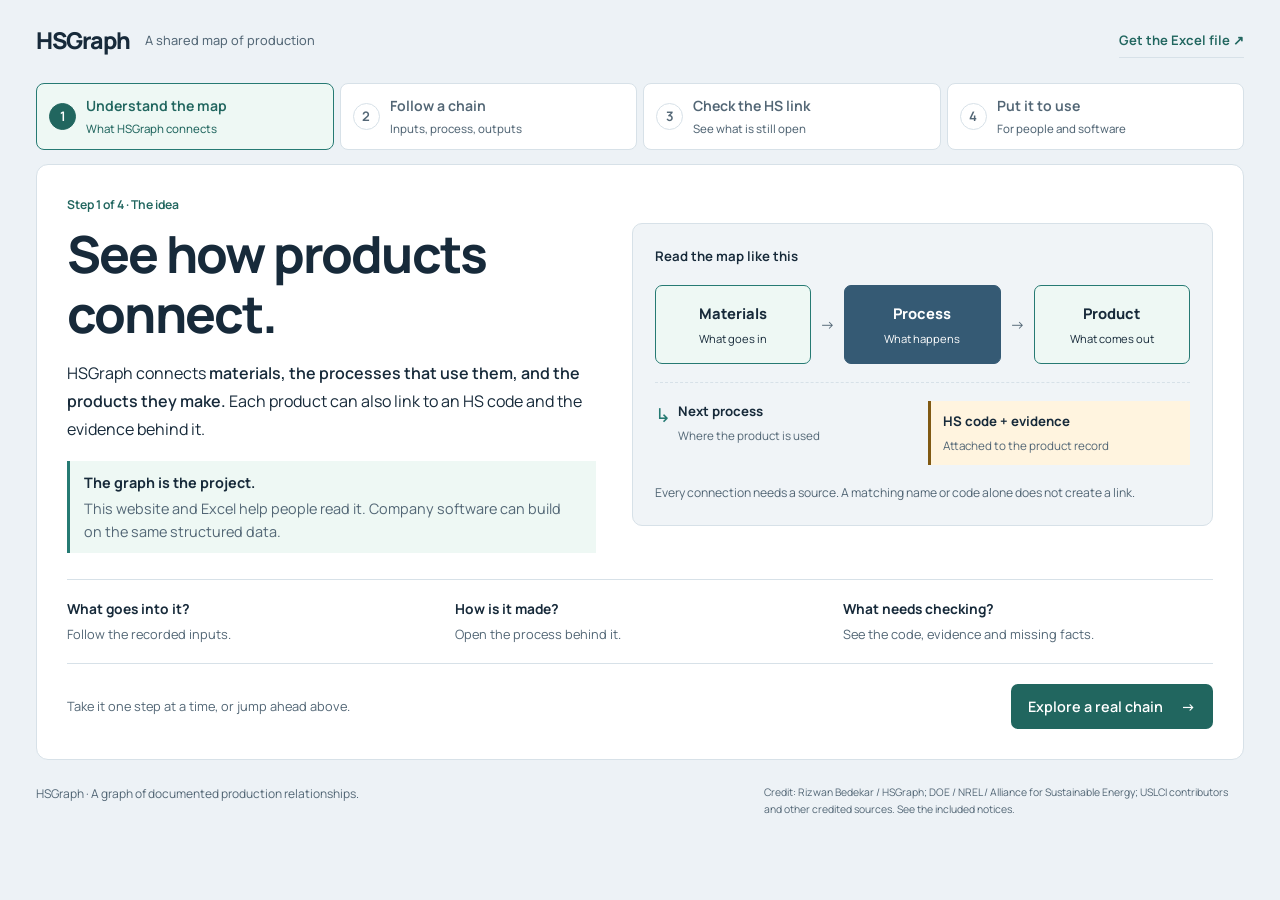
==== commit f24da893: "Guide readers through HSGraph with responsive expandable chains" ====
--- a/index.html
+++ b/index.html
@@ -98,36 +98,36 @@
 @media (max-width:820px){.layers{grid-template-columns:1fr 1fr}}
 @media (max-width:900px){.flow{grid-template-columns:1fr}.arrow{transform:rotate(90deg);justify-self:center;padding:0}}
 @media (max-width:720px){.layers{grid-template-columns:1fr}section{padding-block:30px}h1{max-width:none}.scroll{overflow:visible}table{min-width:0;display:block}thead{display:none}tbody,tr,th,td{display:block}tr{border:1px solid var(--line);border-radius:8px;background:var(--surface);padding:10px 14px;margin-bottom:12px}th,td{border:0;padding:3px 0}tbody th{font-size:1.05rem;padding-bottom:0}td.code{white-space:normal}td .chip{white-space:normal}td::before{content:attr(data-label);display:block;font-size:.72rem;letter-spacing:.07em;text-transform:uppercase;color:var(--ink-2);font-weight:650;margin-top:8px}caption{display:block;width:auto;padding:0 0 10px}}
-</style><link rel="stylesheet" href="assets/production-graph.css"></head><body><div class="wrap"><header>
-<div class="brand"><a href="#">HSGraph</a><span>A shared map of production</span></div>
-<h1>See how products connect.</h1>
-<p class="lede">What goes into a product? Which process makes it? Where is it used next? HSGraph connects materials, production processes and products, with HS codes and evidence attached.</p>
-<p class="hero-note">The graph is the project. This page is one way to explore it.</p>
-<p class="concept-path" aria-label="Concept: materials feed a process, which makes a product that can enter another process">Materials <span aria-hidden="true">→</span> Process <span aria-hidden="true">→</span> Product <span aria-hidden="true">→</span> Next process</p>
-<nav class="top" aria-label="Page navigation"><a class="button" href="#graph">Explore the production graph</a><a href="#uses">Who can use it</a><a href="#examples">Check the code matches</a><a href="#downloads">Get the data</a></nav>
-<div class="terms"><p><b>HS code.</b> The Harmonized System is the international numbering used on customs declarations to say what a product is. Four digits name a heading, six a subheading.</p>
-<p><b>USLCI record.</b> The U.S. Life Cycle Inventory Database describes industrial processes and the products flowing into and out of them. A record here is one such flow in one documented process, not every product with that name.</p></div>
-</header><main>
-<section id="graph" class="production-section"><p class="eyebrow">Explore a real production branch</p>
-<h2>Follow the inputs. See the process. Find the output.</h2>
-<p>Start with stretch film. Its source model links resin production and an extrusion service to film production. Select a product to see its proposed HS codes; select a connected process to keep exploring.</p>
+</style><link rel="stylesheet" href="assets/production-graph.css?v=5"></head><body><div class="wrap journey-page">
+<header class="site-header"><a class="brand-mark" href="#overview">HSGraph<span>A shared map of production</span></a><a class="header-download" href="production-graph.xlsx">Get the Excel file <span aria-hidden="true">↗</span></a></header>
+<nav class="journey-nav" aria-label="Your journey through HSGraph">
+<a href="#overview" data-step-link="overview"><span class="step-number">1</span><span>Understand the map<small>What HSGraph connects</small></span></a>
+<a href="#graph" data-step-link="graph"><span class="step-number">2</span><span>Follow a chain<small>Inputs, process, outputs</small></span></a>
+<a href="#classification" data-step-link="classification"><span class="step-number">3</span><span>Check the HS link<small>See what is still open</small></span></a>
+<a href="#use-data" data-step-link="use-data"><span class="step-number">4</span><span>Put it to use<small>For people and software</small></span></a>
+</nav><main id="journey-main">
+<section id="overview" class="journey-step" data-step="overview" aria-labelledby="overview-title">
+<div class="overview-grid"><div id="guide" class="overview-copy"><p class="step-caption">Step 1 of 4 · The idea</p><h1 id="overview-title" tabindex="-1">See how products connect.</h1><p class="lede">HSGraph connects <strong>materials, the processes that use them, and the products they make.</strong> Each product can also link to an HS code and the evidence behind it.</p><div class="purpose-note"><strong>The graph is the project.</strong><p>This website and Excel help people read it. Company software can build on the same structured data.</p></div></div>
+<div class="map-primer" role="group" aria-label="The idea: materials enter a process, which makes a product. Products can feed a next process and have HS links.">
+<p class="primer-title">Read the map like this</p><div class="primer-chain"><div class="primer-node"><span>Materials</span><small>What goes in</small></div><span class="primer-arrow" aria-hidden="true">→</span><div class="primer-node primer-process"><span>Process</span><small>What happens</small></div><span class="primer-arrow" aria-hidden="true">→</span><div class="primer-node"><span>Product</span><small>What comes out</small></div></div>
+<div class="primer-fork"><div class="primer-next"><span aria-hidden="true">↳</span><strong>Next process</strong><small>Where the product is used</small></div><div class="primer-code"><strong>HS code + evidence</strong><small>Attached to the product record</small></div></div><p class="primer-foot">Every connection needs a source. A matching name or code alone does not create a link.</p></div></div>
+<div class="question-strip"><div><strong>What goes into it?</strong><span>Follow the recorded inputs.</span></div><div><strong>How is it made?</strong><span>Open the process behind it.</span></div><div><strong>What needs checking?</strong><span>See the code, evidence and missing facts.</span></div></div>
+<div class="journey-actions"><span>Take it one step at a time, or jump ahead above.</span><a class="button" href="#graph">Explore a real chain <span aria-hidden="true">→</span></a></div></section>
+<section id="graph" class="production-section journey-step" data-step="graph" aria-labelledby="graph-title">
+<div class="step-heading"><div><p class="step-caption">Step 2 of 4 · Explore the connections</p><h2 id="graph-title" tabindex="-1">Follow a real production chain.</h2></div><p>Choose a product to inspect its HS link. Use a “From” or “Next use” button to move along the chain.</p></div>
 <div class="graph-roots" aria-label="Production examples"><button type="button" data-root="uslci-1.2026-06.0:processes:26f39b7c-389c-4903-8f09-6ef5e95876cc">Stretch film</button><button type="button" data-root="uslci-1.2026-06.0:processes:62993671-574c-3fc5-b66a-6be3bb21ad3d">Portland cement</button><button type="button" data-root="uslci-1.2026-06.0:processes:f61ecd3b-fdba-3739-8051-1d4bb0c2d98e">Aluminium casting</button></div>
-<div class="graph-toolbar"><button id="graph-back" type="button" disabled>← Previous process</button><label><input type="checkbox" id="graph-all"> Show every input in this process</label><span id="graph-count" aria-live="polite"></span></div>
+<div class="graph-toolbar"><button id="graph-back" type="button" disabled>← Previous process</button><span id="graph-count" aria-live="polite"></span></div>
 <div id="graph-context"></div>
-<div id="graph-canvas" class="graph-canvas" role="region" aria-label="Interactive production graph" tabindex="0"></div>
-<p class="graph-key"><span class="key-process">■ Process</span> <span class="key-product">■ Product / service</span> <span class="key-waste">■ Waste</span> <span>→ Recorded input or output</span> <span>⇢ Explicit modeled provider</span></p>
-<div id="graph-detail" class="graph-detail" aria-live="polite"><h3>Select a product or process</h3><p>Its source record, classification state and available next steps appear here.</p></div>
-<details class="graph-fallback"><summary>Read the first branch as text</summary><p><strong>Inputs:</strong> Linear low-density polyethylene, LLDPE; virgin resin; at plant, Material extrusion, at plant</p><p><strong>Process:</strong> Stretch film, linear low density polyethylene, LLDPE; at plant</p><p><strong>Outputs:</strong> Stretch film; at plant, Mixed plastics, landfilled</p><p>This text stays available without JavaScript. The full view is also available in <a href="production-graph.json">graph JSON</a>.</p></details>
-<p class="muted">This sample includes 21 processes and 33 links explicitly named in the source. A linked process is a model, not an actual supplier. Source dates can differ between models. Missing and blocked links stay visible. Natural resources and emissions are counted separately and retained in the source records.</p>
-<p><a href="production-graph.json">Download the graph (JSON)</a> · <a href="production-evidence.json">Inspect the source records</a> · <a href="#example">See why a product’s HS match can stay open</a></p>
-<script id="production-data" type="application/json">{"schema":"hsgraph-production-view-1","source_release":"https://doi.org/10.5281/zenodo.22857372","roots":[{"key":"film","label":"Stretch film","id":"uslci-1.2026-06.0:processes:26f39b7c-389c-4903-8f09-6ef5e95876cc"},{"key":"cement","label":"Portland cement","id":"uslci-1.2026-06.0:processes:62993671-574c-3fc5-b66a-6be3bb21ad3d"},{"key":"casting","label":"Aluminium casting","id":"uslci-1.2026-06.0:processes:f61ecd3b-fdba-3739-8051-1d4bb0c2d98e"}],"scope":"Three example roots, one explicit provider step upstream and one consumer step downstream. All retained direct product, service and waste exchanges for included processes. Environmental exchanges counted separately.","meaning":"Recorded inventory relationships; modeled defaults are not actual suppliers. No quantities multiplied, no compatibility inferred, no links created from matching HS codes.","processes":{"uslci-1.2026-06.0:processes:0bb53c29-31b1-3e8c-87ac-a2ef6793f8f2":{"id":"uslci-1.2026-06.0:processes:0bb53c29-31b1-3e8c-87ac-a2ef6793f8f2","name":"Phenol formaldehyde; at plant","description":"Base process data presented with allocations to within process co-products noted.  Refer to allocation worksheet for specifics.  All allocations performed using mass or volume., early 90's cradle-to-gate profile first published by the ATHENA Institute (1993) and adapted for CORRIM use\nImportant note: although most of the data in the US LCI database has \nundergone some sort of review, the database as a whole has not yet \nundergone a formal validation process.\nPlease email comments to [contact withheld].","type":"UNIT_PROCESS","valid_from":"9998-12-31","valid_until":"9998-12-31","technology":"Typical","completeness":"","inputs":["uslci-1.2026-06.0:processes:0bb53c29-31b1-3e8c-87ac-a2ef6793f8f2:exchange:10","uslci-1.2026-06.0:processes:0bb53c29-31b1-3e8c-87ac-a2ef6793f8f2:exchange:12","uslci-1.2026-06.0:processes:0bb53c29-31b1-3e8c-87ac-a2ef6793f8f2:exchange:3","uslci-1.2026-06.0:processes:0bb53c29-31b1-3e8c-87ac-a2ef6793f8f2:exchange:6","uslci-1.2026-06.0:processes:0bb53c29-31b1-3e8c-87ac-a2ef6793f8f2:exchange:7","uslci-1.2026-06.0:processes:0bb53c29-31b1-3e8c-87ac-a2ef6793f8f2:exchange:8"],"outputs":["uslci-1.2026-06.0:processes:0bb53c29-31b1-3e8c-87ac-a2ef6793f8f2:exchange:1"],"environmental_exchanges":3,"source":{"source_artifact":"processes.jsonl","source_line":75,"source_line_sha256":"3b3e466c589d1f813bacfcc83dc4643592d209800254e84e7a2e8bfeaf4d193c"}},"uslci-1.2026-06.0:processes:0d95cc8b-a9a0-3630-a760-1ab4d88257d8":{"id":"uslci-1.2026-06.0:processes:0d95cc8b-a9a0-3630-a760-1ab4d88257d8","name":"Natural soda ash, sodium carbonate; at plant","description":"The monohydrate process is the dominant process to produce soda ash but a weighted average of all natural soda ash production is accounted for. The collected datasets were weighted based on total annual production.  Complete inventory data and metadata are available in full in the final report and appendices, IMA-NA Soda Ash Life Cycle Assessment. This report has been extensively reviewed within Sustainable Solutions Corporation by Tad Radzinski, Jim Mellentine and [contact withheld], as well as IMA-NA soda ash producers. This report has undergone a full critical review by Dennis S. Kostick, Lyle Nehls and Andrew Swanson. Quantities may vary slightly between the reference to main source and this module due to rounding. Important note: although most of the data in the US LCI database has undergone some sort of review, the database as a whole has not yet undergone a formal validation process.  Please email comments to [contact withheld].\n\nIncludes material and energy requirements and environmental emissions for one tonne of soda ash production from trona extracted from dry and solution mining. Soda ash is produced using either of two processes - the monohydrate process or the sesquicarbonate process. The monohydrate process is the dominant process The mined ore is screened and crushed, then the crushed ore is calcined to decompose the sodium sesquicarbonate in the trona ore, releasing carbon dioxide and water and leaving anhydrous sodium carbonate and insoluble impurities.  The calcined trona is dissolved in water where the insoluble material settles out, leaving a sodium carbonate solution which is filtered and sent to multistage evaporative crystallizers.  The settled and filtered insolubles are sent to tailings waste ponds.  The crystallizers produce soda ash as monohydrate crystals which are recovered in centrifuges and then dried to remove the water, producing granular dense soda ash. The sesquicarbonate process dissolves trona in water and that solution is settled to remove insolubles and filtered to a clean solution.  That solution is then sent to multistage crystallizers where sesquicarbonate crystals are formed.  The sesquicarbonate crystals are recovered in centrifuges and sent to a calciner, where water and carbon dioxide are driven off by heat to form medium density granular soda ash. Several of the US soda ash producers make a portion of their soda ash by dissolving trona in water below the surface, bringing the solution to the surface through wells, and then recovering the sodium carbonate on the surface.  One facility recovers trona from a shallow mixed salt deposits by injecting lake water into the formation and recovering via wells as a saturated brine. ","type":"UNIT_PROCESS","valid_from":"2012-12-30","valid_until":"2012-12-30","technology":"There are multiple processes for the prodcution of soda ash: (1) the monohydrate process, (2) the sesquicarbonate process, (3) ELDM process, and (4) solution process. These  technologies are represented in this average mix.","completeness":"","inputs":["uslci-1.2026-06.0:processes:0d95cc8b-a9a0-3630-a760-1ab4d88257d8:exchange:10","uslci-1.2026-06.0:processes:0d95cc8b-a9a0-3630-a760-1ab4d88257d8:exchange:11","uslci-1.2026-06.0:processes:0d95cc8b-a9a0-3630-a760-1ab4d88257d8:exchange:13","uslci-1.2026-06.0:processes:0d95cc8b-a9a0-3630-a760-1ab4d88257d8:exchange:14","uslci-1.2026-06.0:processes:0d95cc8b-a9a0-3630-a760-1ab4d88257d8:exchange:16","uslci-1.2026-06.0:processes:0d95cc8b-a9a0-3630-a760-1ab4d88257d8:exchange:18","uslci-1.2026-06.0:processes:0d95cc8b-a9a0-3630-a760-1ab4d88257d8:exchange:19","uslci-1.2026-06.0:processes:0d95cc8b-a9a0-3630-a760-1ab4d88257d8:exchange:2","uslci-1.2026-06.0:processes:0d95cc8b-a9a0-3630-a760-1ab4d88257d8:exchange:20","uslci-1.2026-06.0:processes:0d95cc8b-a9a0-3630-a760-1ab4d88257d8:exchange:24","uslci-1.2026-06.0:processes:0d95cc8b-a9a0-3630-a760-1ab4d88257d8:exchange:25","uslci-1.2026-06.0:processes:0d95cc8b-a9a0-3630-a760-1ab4d88257d8:exchange:27","uslci-1.2026-06.0:processes:0d95cc8b-a9a0-3630-a760-1ab4d88257d8:exchange:29","uslci-1.2026-06.0:processes:0d95cc8b-a9a0-3630-a760-1ab4d88257d8:exchange:3","uslci-1.2026-06.0:processes:0d95cc8b-a9a0-3630-a760-1ab4d88257d8:exchange:35","uslci-1.2026-06.0:processes:0d95cc8b-a9a0-3630-a760-1ab4d88257d8:exchange:36","uslci-1.2026-06.0:processes:0d95cc8b-a9a0-3630-a760-1ab4d88257d8:exchange:37","uslci-1.2026-06.0:processes:0d95cc8b-a9a0-3630-a760-1ab4d88257d8:exchange:4","uslci-1.2026-06.0:processes:0d95cc8b-a9a0-3630-a760-1ab4d88257d8:exchange:43","uslci-1.2026-06.0:processes:0d95cc8b-a9a0-3630-a760-1ab4d88257d8:exchange:47","uslci-1.2026-06.0:processes:0d95cc8b-a9a0-3630-a760-1ab4d88257d8:exchange:48","uslci-1.2026-06.0:processes:0d95cc8b-a9a0-3630-a760-1ab4d88257d8:exchange:49","uslci-1.2026-06.0:processes:0d95cc8b-a9a0-3630-a760-1ab4d88257d8:exchange:50","uslci-1.2026-06.0:processes:0d95cc8b-a9a0-3630-a760-1ab4d88257d8:exchange:52","uslci-1.2026-06.0:processes:0d95cc8b-a9a0-3630-a760-1ab4d88257d8:exchange:55","uslci-1.2026-06.0:processes:0d95cc8b-a9a0-3630-a760-1ab4d88257d8:exchange:58","uslci-1.2026-06.0:processes:0d95cc8b-a9a0-3630-a760-1ab4d88257d8:exchange:6","uslci-1.2026-06.0:processes:0d95cc8b-a9a0-3630-a760-1ab4d88257d8:exchange:60","uslci-1.2026-06.0:processes:0d95cc8b-a9a0-3630-a760-1ab4d88257d8:exchange:61","uslci-1.2026-06.0:processes:0d95cc8b-a9a0-3630-a760-1ab4d88257d8:exchange:62","uslci-1.2026-06.0:processes:0d95cc8b-a9a0-3630-a760-1ab4d88257d8:exchange:63","uslci-1.2026-06.0:processes:0d95cc8b-a9a0-3630-a760-1ab4d88257d8:exchange:65","uslci-1.2026-06.0:processes:0d95cc8b-a9a0-3630-a760-1ab4d88257d8:exchange:66","uslci-1.2026-06.0:processes:0d95cc8b-a9a0-3630-a760-1ab4d88257d8:exchange:67","uslci-1.2026-06.0:processes:0d95cc8b-a9a0-3630-a760-1ab4d88257d8:exchange:68","uslci-1.2026-06.0:processes:0d95cc8b-a9a0-3630-a760-1ab4d88257d8:exchange:70","uslci-1.2026-06.0:processes:0d95cc8b-a9a0-3630-a760-1ab4d88257d8:exchange:76","uslci-1.2026-06.0:processes:0d95cc8b-a9a0-3630-a760-1ab4d88257d8:exchange:79","uslci-1.2026-06.0:processes:0d95cc8b-a9a0-3630-a760-1ab4d88257d8:exchange:8","uslci-1.2026-06.0:processes:0d95cc8b-a9a0-3630-a760-1ab4d88257d8:exchange:80","uslci-1.2026-06.0:processes:0d95cc8b-a9a0-3630-a760-1ab4d88257d8:exchange:81","uslci-1.2026-06.0:processes:0d95cc8b-a9a0-3630-a760-1ab4d88257d8:exchange:84","uslci-1.2026-06.0:processes:0d95cc8b-a9a0-3630-a760-1ab4d88257d8:exchange:9"],"outputs":["uslci-1.2026-06.0:processes:0d95cc8b-a9a0-3630-a760-1ab4d88257d8:exchange:1","uslci-1.2026-06.0:processes:0d95cc8b-a9a0-3630-a760-1ab4d88257d8:exchange:23","uslci-1.2026-06.0:processes:0d95cc8b-a9a0-3630-a760-1ab4d88257d8:exchange:31","uslci-1.2026-06.0:processes:0d95cc8b-a9a0-3630-a760-1ab4d88257d8:exchange:39","uslci-1.2026-06.0:processes:0d95cc8b-a9a0-3630-a760-1ab4d88257d8:exchange:85","uslci-1.2026-06.0:processes:0d95cc8b-a9a0-3630-a760-1ab4d88257d8:exchange:86","uslci-1.2026-06.0:processes:0d95cc8b-a9a0-3630-a760-1ab4d88257d8:exchange:87","uslci-1.2026-06.0:processes:0d95cc8b-a9a0-3630-a760-1ab4d88257d8:exchange:88"],"environmental_exchanges":28,"source":{"source_artifact":"processes.jsonl","source_line":85,"source_line_sha256":"1e1444b21826297ff9be59ac51c0586f9a60f16e2db5f9044890d0c92ab0a3c2"}},"uslci-1.2026-06.0:processes:1b3e0fa2-3e38-3474-a5d6-6dd3e3452395":{"id":"uslci-1.2026-06.0:processes:1b3e0fa2-3e38-3474-a5d6-6dd3e3452395","name":"Concrete pipe production; at plant","description":"This unit process reflects production of concrete and formation into pipe (includes energy for steam drying). \r\n\r\n\n\nThe process is normalized to the functional unit of  1000 lb concrete pipe production.\r\n","type":"UNIT_PROCESS","valid_from":"1999-01-01","valid_until":"2006-01-01","technology":"Steam drying\r\n","completeness":"Infrastructure is excluded. Some relevant flows not captured. The mass balance for this process was not calculated.\r\n","inputs":["uslci-1.2026-06.0:processes:1b3e0fa2-3e38-3474-a5d6-6dd3e3452395:exchange:11","uslci-1.2026-06.0:processes:1b3e0fa2-3e38-3474-a5d6-6dd3e3452395:exchange:12","uslci-1.2026-06.0:processes:1b3e0fa2-3e38-3474-a5d6-6dd3e3452395:exchange:13","uslci-1.2026-06.0:processes:1b3e0fa2-3e38-3474-a5d6-6dd3e3452395:exchange:15","uslci-1.2026-06.0:processes:1b3e0fa2-3e38-3474-a5d6-6dd3e3452395:exchange:16","uslci-1.2026-06.0:processes:1b3e0fa2-3e38-3474-a5d6-6dd3e3452395:exchange:2","uslci-1.2026-06.0:processes:1b3e0fa2-3e38-3474-a5d6-6dd3e3452395:exchange:5","uslci-1.2026-06.0:processes:1b3e0fa2-3e38-3474-a5d6-6dd3e3452395:exchange:6","uslci-1.2026-06.0:processes:1b3e0fa2-3e38-3474-a5d6-6dd3e3452395:exchange:7","uslci-1.2026-06.0:processes:1b3e0fa2-3e38-3474-a5d6-6dd3e3452395:exchange:8","uslci-1.2026-06.0:processes:1b3e0fa2-3e38-3474-a5d6-6dd3e3452395:exchange:9"],"outputs":["uslci-1.2026-06.0:processes:1b3e0fa2-3e38-3474-a5d6-6dd3e3452395:exchange:1","uslci-1.2026-06.0:processes:1b3e0fa2-3e38-3474-a5d6-6dd3e3452395:exchange:14"],"environmental_exchanges":1,"source":{"source_artifact":"processes.jsonl","source_line":158,"source_line_sha256":"1dbf16db559ad0ecd51c47a55f37b5572cc14a1e4dc9d37d78fe483b9cd07d72"}},"uslci-1.2026-06.0:processes:1b6afe73-a064-33a3-87b0-265ae10851e9":{"id":"uslci-1.2026-06.0:processes:1b6afe73-a064-33a3-87b0-265ae10851e9","name":"Sulfuric acid; at plant","description":"During sulfuric acid production, the burning of sulfur produces heat, which in turn is used to generate steam. This steam is usually used in adjacent processing plants and supplies energy to the sulfuric acid plant. The exported steam is given a credit and shown as recovered energy.  Complete inventory data and metadata are available in full in the final report and appendices, Cradle-to-Gate Life Cycle Inventory of Nine Plastic Resins and Four Polyurethane Precursors. This report has been extensively reviewed within Franklin Associates and has undergone partial critical review by ACC Plastics Division members and is available at: www.americanchemistry.com. Quantities may vary slightly between the reference to main source and and this module due to rounding.  Important note: although most of the data in the US LCI database has undergone some sort of review, the database as a whole has not yet undergone a formal validation process.  Please email comments to [contact withheld].","type":"UNIT_PROCESS","valid_from":"1991-12-31","valid_until":"2007-12-31","technology":"Contact process via stepwise oxidation of sulfur followed by reaction with a sulfuric acid solution","completeness":"","inputs":["uslci-1.2026-06.0:processes:1b6afe73-a064-33a3-87b0-265ae10851e9:exchange:11","uslci-1.2026-06.0:processes:1b6afe73-a064-33a3-87b0-265ae10851e9:exchange:13","uslci-1.2026-06.0:processes:1b6afe73-a064-33a3-87b0-265ae10851e9:exchange:15","uslci-1.2026-06.0:processes:1b6afe73-a064-33a3-87b0-265ae10851e9:exchange:16","uslci-1.2026-06.0:processes:1b6afe73-a064-33a3-87b0-265ae10851e9:exchange:17","uslci-1.2026-06.0:processes:1b6afe73-a064-33a3-87b0-265ae10851e9:exchange:19","uslci-1.2026-06.0:processes:1b6afe73-a064-33a3-87b0-265ae10851e9:exchange:2","uslci-1.2026-06.0:processes:1b6afe73-a064-33a3-87b0-265ae10851e9:exchange:5"],"outputs":["uslci-1.2026-06.0:processes:1b6afe73-a064-33a3-87b0-265ae10851e9:exchange:1","uslci-1.2026-06.0:processes:1b6afe73-a064-33a3-87b0-265ae10851e9:exchange:18"],"environmental_exchanges":6,"source":{"source_artifact":"processes.jsonl","source_line":161,"source_line_sha256":"2a8275cf574c89f52deda7918a363796cc56c5a5e20e40180e422f28400edf28"}},"uslci-1.2026-06.0:processes:1dbafde2-2bc3-405c-9726-4d92fe7d29f9":{"id":"uslci-1.2026-06.0:processes:1dbafde2-2bc3-405c-9726-4d92fe7d29f9","name":"Linear low-density polyethylene, LLDPE; virgin resin; at plant","description":"Includes material and energy requirements and environmental emissions for one kilogram of Linear Low-density polyethylene (LLDPE) virgin resin production at the plant only (gate to gate). The LLDPE resin is commonly polymerized in low pressure reactors.  LLDPE is most commonly manufactued by either a solution process or a gas phase process but may also be produced using the slurry loop process. All three types of reactors were used by data providers.  A Phillips, Ziegler-Natta and/or metallocene catalyst are required during these technologies; however these have not been included after reviewing a sensitivity analysis, in which the results were all less than 1 percent changed. ","type":"UNIT_PROCESS","valid_from":"2014-12-30","valid_until":"2016-12-29","technology":"All data providers used the low pressure technology and either the gas-phase, solution, or slurry loop reactors.","completeness":"Data evaluation procedures and criteria were applied consistently to all primary data provided by the participating producers for all data collected. All primary data obtained specifically for this study were considered the most representative available for the systems studied. Data sets were reviewed for completeness and material balances, and follow-up was conducted as needed to resolve any questions about the input and output flows, process technology, etc. The aggregated averaged datasets were also reviewed by the providing companies as compared to the provided dataset. Companies were requested to review whether their data were complete and to comment about their or the average dataset. ","inputs":["uslci-1.2026-06.0:processes:1dbafde2-2bc3-405c-9726-4d92fe7d29f9:exchange:110","uslci-1.2026-06.0:processes:1dbafde2-2bc3-405c-9726-4d92fe7d29f9:exchange:114","uslci-1.2026-06.0:processes:1dbafde2-2bc3-405c-9726-4d92fe7d29f9:exchange:148","uslci-1.2026-06.0:processes:1dbafde2-2bc3-405c-9726-4d92fe7d29f9:exchange:149","uslci-1.2026-06.0:processes:1dbafde2-2bc3-405c-9726-4d92fe7d29f9:exchange:50","uslci-1.2026-06.0:processes:1dbafde2-2bc3-405c-9726-4d92fe7d29f9:exchange:51","uslci-1.2026-06.0:processes:1dbafde2-2bc3-405c-9726-4d92fe7d29f9:exchange:70","uslci-1.2026-06.0:processes:1dbafde2-2bc3-405c-9726-4d92fe7d29f9:exchange:72","uslci-1.2026-06.0:processes:1dbafde2-2bc3-405c-9726-4d92fe7d29f9:exchange:73"],"outputs":["uslci-1.2026-06.0:processes:1dbafde2-2bc3-405c-9726-4d92fe7d29f9:exchange:100","uslci-1.2026-06.0:processes:1dbafde2-2bc3-405c-9726-4d92fe7d29f9:exchange:101","uslci-1.2026-06.0:processes:1dbafde2-2bc3-405c-9726-4d92fe7d29f9:exchange:102","uslci-1.2026-06.0:processes:1dbafde2-2bc3-405c-9726-4d92fe7d29f9:exchange:108","uslci-1.2026-06.0:processes:1dbafde2-2bc3-405c-9726-4d92fe7d29f9:exchange:145","uslci-1.2026-06.0:processes:1dbafde2-2bc3-405c-9726-4d92fe7d29f9:exchange:147","uslci-1.2026-06.0:processes:1dbafde2-2bc3-405c-9726-4d92fe7d29f9:exchange:59","uslci-1.2026-06.0:processes:1dbafde2-2bc3-405c-9726-4d92fe7d29f9:exchange:60","uslci-1.2026-06.0:processes:1dbafde2-2bc3-405c-9726-4d92fe7d29f9:exchange:61"],"environmental_exchanges":62,"source":{"source_artifact":"processes.jsonl","source_line":174,"source_line_sha256":"eb0ceb49c292dfaa8d5e58a37cec1da8accfc9f488d1f663b9aee1556928f8d4"}},"uslci-1.2026-06.0:processes:26465530-69ff-3c68-834f-c67ccb6ee1b2":{"id":"uslci-1.2026-06.0:processes:26465530-69ff-3c68-834f-c67ccb6ee1b2","name":"Bituminous coal; combusted in industrial boiler","description":"In cases where industrial boiler data were not available, utility boiler data were adjusted accordingly., 100% inputs from technosphere and elementary flows allocated to the combustion of coal, and 0% to the production of ash and flue gas desulfurization sludge\nImportant note: although most of the data in the US LCI database has \nundergone some sort of review, the database as a whole has not yet \nundergone a formal validation process.\nPlease email comments to [contact withheld].","type":"UNIT_PROCESS","valid_from":"1996-12-31","valid_until":"2002-12-31","technology":"Surface mining is used to extract 58 percent of the U.S. supply of coal, while underground mining extracts 42 percent","completeness":"","inputs":["uslci-1.2026-06.0:processes:26465530-69ff-3c68-834f-c67ccb6ee1b2:exchange:36","uslci-1.2026-06.0:processes:26465530-69ff-3c68-834f-c67ccb6ee1b2:exchange:57","uslci-1.2026-06.0:processes:26465530-69ff-3c68-834f-c67ccb6ee1b2:exchange:75","uslci-1.2026-06.0:processes:26465530-69ff-3c68-834f-c67ccb6ee1b2:exchange:81","uslci-1.2026-06.0:processes:26465530-69ff-3c68-834f-c67ccb6ee1b2:exchange:85"],"outputs":["uslci-1.2026-06.0:processes:26465530-69ff-3c68-834f-c67ccb6ee1b2:exchange:1","uslci-1.2026-06.0:processes:26465530-69ff-3c68-834f-c67ccb6ee1b2:exchange:91","uslci-1.2026-06.0:processes:26465530-69ff-3c68-834f-c67ccb6ee1b2:exchange:92"],"environmental_exchanges":82,"source":{"source_artifact":"processes.jsonl","source_line":218,"source_line_sha256":"2fcf039eff74c90249138d985ede45c01aa6172037396771eebd594459bdf1b5"}},"uslci-1.2026-06.0:processes:26f39b7c-389c-4903-8f09-6ef5e95876cc":{"id":"uslci-1.2026-06.0:processes:26f39b7c-389c-4903-8f09-6ef5e95876cc","name":"Stretch film, linear low density polyethylene, LLDPE; at plant","description":"This process represents the production of linear low density polyethylene (LLDPE) stretch film. The system boundary includes the material and process inputs as well as the waste output which is assumed to be combusted. A 2% loss was assumed.","type":"UNIT_PROCESS","valid_from":"1990-01-01","valid_until":"2025-12-31","technology":"Average LLDPE extrusion technology and loss values are used.","completeness":"Treatment of Missing Environmental Data: This process only includes the electricity required to extrude LLDPE into stretch film (the default is 1 kg of material).  \r\n\r\nTreatment of Missing Technosphere Data: This process only includes the electricity required to extrude LLDPE into stretch film (the default is 1 kg of material). \r\n\r\nMass Balance: A mass balance is not needed for this process. ","inputs":["uslci-1.2026-06.0:processes:26f39b7c-389c-4903-8f09-6ef5e95876cc:exchange:2","uslci-1.2026-06.0:processes:26f39b7c-389c-4903-8f09-6ef5e95876cc:exchange:3"],"outputs":["uslci-1.2026-06.0:processes:26f39b7c-389c-4903-8f09-6ef5e95876cc:exchange:1","uslci-1.2026-06.0:processes:26f39b7c-389c-4903-8f09-6ef5e95876cc:exchange:6"],"environmental_exchanges":0,"source":{"source_artifact":"processes.jsonl","source_line":220,"source_line_sha256":"3bc23d7e0b1f3ea4600e83eb5457fa37dd84678fb874a20ed99cb18644b830ed"}},"uslci-1.2026-06.0:processes:4eec7a31-b920-3f91-b7c3-924f2aa92ecc":{"id":"uslci-1.2026-06.0:processes:4eec7a31-b920-3f91-b7c3-924f2aa92ecc","name":"Liquefied petroleum gas; combusted in industrial boiler","description":"\nImportant note: although most of the data in the US LCI database has \nundergone some sort of review, the database as a whole has not yet \nundergone a formal validation process.\nPlease email comments to [contact withheld].","type":"UNIT_PROCESS","valid_from":"2000-12-31","valid_until":"2000-12-31","technology":"LPG combustion in average industrial boiler.","completeness":"","inputs":["uslci-1.2026-06.0:processes:4eec7a31-b920-3f91-b7c3-924f2aa92ecc:exchange:10","uslci-1.2026-06.0:processes:4eec7a31-b920-3f91-b7c3-924f2aa92ecc:exchange:3","uslci-1.2026-06.0:processes:4eec7a31-b920-3f91-b7c3-924f2aa92ecc:exchange:5","uslci-1.2026-06.0:processes:4eec7a31-b920-3f91-b7c3-924f2aa92ecc:exchange:7","uslci-1.2026-06.0:processes:4eec7a31-b920-3f91-b7c3-924f2aa92ecc:exchange:9"],"outputs":["uslci-1.2026-06.0:processes:4eec7a31-b920-3f91-b7c3-924f2aa92ecc:exchange:1"],"environmental_exchanges":7,"source":{"source_artifact":"processes.jsonl","source_line":454,"source_line_sha256":"c8a4c989cee6af857c3d2b91d3702f85612c527ade79b95067962cfc1791b175"}},"uslci-1.2026-06.0:processes:50e0d53c-26fe-4574-8b64-6f4f4d019e94":{"id":"uslci-1.2026-06.0:processes:50e0d53c-26fe-4574-8b64-6f4f4d019e94","name":"Refractory material Bridge; USLCI to USEEIO","description":"Bridge process to transparently convert from physical units, in USLCI, to values in 2012 producer price for connecting to background data in the USEEIO repository. \r\n\r\nImport USEEIOv2 to connect provider. ","type":"UNIT_PROCESS","valid_from":null,"valid_until":null,"technology":"","completeness":"","inputs":["uslci-1.2026-06.0:processes:50e0d53c-26fe-4574-8b64-6f4f4d019e94:exchange:2"],"outputs":["uslci-1.2026-06.0:processes:50e0d53c-26fe-4574-8b64-6f4f4d019e94:exchange:4"],"environmental_exchanges":0,"source":{"source_artifact":"processes.jsonl","source_line":458,"source_line_sha256":"ba86fc527d27a767efb3f05c4933562279fa464589b7d28467b4f5470b00fbc5"}},"uslci-1.2026-06.0:processes:53804132-4bd6-3b18-bfbd-14ac762431ef":{"id":"uslci-1.2026-06.0:processes:53804132-4bd6-3b18-bfbd-14ac762431ef","name":"Diesel; combusted in industrial boiler","description":"\nImportant note: although most of the data in the US LCI database has \nundergone some sort of review, the database as a whole has not yet \nundergone a formal validation process.\nPlease email comments to [contact withheld].","type":"UNIT_PROCESS","valid_from":"1997-12-31","valid_until":"2000-12-31","technology":"Diesel combustion in average industrial boiler.","completeness":"","inputs":["uslci-1.2026-06.0:processes:53804132-4bd6-3b18-bfbd-14ac762431ef:exchange:11","uslci-1.2026-06.0:processes:53804132-4bd6-3b18-bfbd-14ac762431ef:exchange:13","uslci-1.2026-06.0:processes:53804132-4bd6-3b18-bfbd-14ac762431ef:exchange:22","uslci-1.2026-06.0:processes:53804132-4bd6-3b18-bfbd-14ac762431ef:exchange:30","uslci-1.2026-06.0:processes:53804132-4bd6-3b18-bfbd-14ac762431ef:exchange:35"],"outputs":["uslci-1.2026-06.0:processes:53804132-4bd6-3b18-bfbd-14ac762431ef:exchange:1"],"environmental_exchanges":30,"source":{"source_artifact":"processes.jsonl","source_line":467,"source_line_sha256":"81d3790d3973a027982b3c065fed2c1ca06545c73d64cbd8b8cfdc621a60907a"}},"uslci-1.2026-06.0:processes:62993671-574c-3fc5-b66a-6be3bb21ad3d":{"id":"uslci-1.2026-06.0:processes:62993671-574c-3fc5-b66a-6be3bb21ad3d","name":"Portland cement; at plant","description":"Portland cement is a hydraulic cement composed primarily of hydraulic calcium silicates. Hydraulic cements harden by reacting chemically with water. During this reaction, cement combines with water to form a stonelike mass, called paste. When the paste (cement and water) is added to aggregates (sand and gravel, crushed stone, or other granular materials) it binds the aggregates together to form concrete, the most widely used construction material. Although the words “cement” and “concrete” are used interchangeably in everyday usage, cement is one of the constituents of concrete. Cement is a very fine powder and concrete is a stonelike material. Cement constitutes 8 to 15 percent of concrete’s total mass by weight. Using cement LCI data incorrectly as concrete LCI data is a serious error., 2002 for fuels and electricity consumption; 2000 for raw material consumption and transportation modes and distances; and 1993 to 2004 for emissions.\r\nImportant note: although most of the data in the US LCI database has undergone some sort of review, the database as a whole has not yet undergone a formal validation process.\r\nPlease email comments to [contact withheld].","type":"UNIT_PROCESS","valid_from":"1992-12-31","valid_until":"2003-12-31","technology":"Approximately 2002 technology.","completeness":"","inputs":["uslci-1.2026-06.0:processes:62993671-574c-3fc5-b66a-6be3bb21ad3d:exchange:11","uslci-1.2026-06.0:processes:62993671-574c-3fc5-b66a-6be3bb21ad3d:exchange:18","uslci-1.2026-06.0:processes:62993671-574c-3fc5-b66a-6be3bb21ad3d:exchange:19","uslci-1.2026-06.0:processes:62993671-574c-3fc5-b66a-6be3bb21ad3d:exchange:21","uslci-1.2026-06.0:processes:62993671-574c-3fc5-b66a-6be3bb21ad3d:exchange:27","uslci-1.2026-06.0:processes:62993671-574c-3fc5-b66a-6be3bb21ad3d:exchange:28","uslci-1.2026-06.0:processes:62993671-574c-3fc5-b66a-6be3bb21ad3d:exchange:3","uslci-1.2026-06.0:processes:62993671-574c-3fc5-b66a-6be3bb21ad3d:exchange:36","uslci-1.2026-06.0:processes:62993671-574c-3fc5-b66a-6be3bb21ad3d:exchange:40","uslci-1.2026-06.0:processes:62993671-574c-3fc5-b66a-6be3bb21ad3d:exchange:43","uslci-1.2026-06.0:processes:62993671-574c-3fc5-b66a-6be3bb21ad3d:exchange:44","uslci-1.2026-06.0:processes:62993671-574c-3fc5-b66a-6be3bb21ad3d:exchange:45","uslci-1.2026-06.0:processes:62993671-574c-3fc5-b66a-6be3bb21ad3d:exchange:46","uslci-1.2026-06.0:processes:62993671-574c-3fc5-b66a-6be3bb21ad3d:exchange:47","uslci-1.2026-06.0:processes:62993671-574c-3fc5-b66a-6be3bb21ad3d:exchange:48","uslci-1.2026-06.0:processes:62993671-574c-3fc5-b66a-6be3bb21ad3d:exchange:5","uslci-1.2026-06.0:processes:62993671-574c-3fc5-b66a-6be3bb21ad3d:exchange:52","uslci-1.2026-06.0:processes:62993671-574c-3fc5-b66a-6be3bb21ad3d:exchange:61","uslci-1.2026-06.0:processes:62993671-574c-3fc5-b66a-6be3bb21ad3d:exchange:65","uslci-1.2026-06.0:processes:62993671-574c-3fc5-b66a-6be3bb21ad3d:exchange:67"],"outputs":["uslci-1.2026-06.0:processes:62993671-574c-3fc5-b66a-6be3bb21ad3d:exchange:66","uslci-1.2026-06.0:processes:62993671-574c-3fc5-b66a-6be3bb21ad3d:exchange:68","uslci-1.2026-06.0:processes:62993671-574c-3fc5-b66a-6be3bb21ad3d:exchange:69","uslci-1.2026-06.0:processes:62993671-574c-3fc5-b66a-6be3bb21ad3d:exchange:70","uslci-1.2026-06.0:processes:62993671-574c-3fc5-b66a-6be3bb21ad3d:exchange:71","uslci-1.2026-06.0:processes:62993671-574c-3fc5-b66a-6be3bb21ad3d:exchange:72","uslci-1.2026-06.0:processes:62993671-574c-3fc5-b66a-6be3bb21ad3d:exchange:73"],"environmental_exchanges":36,"source":{"source_artifact":"processes.jsonl","source_line":548,"source_line_sha256":"c24b42568c9054c523aab3ab147713d7c7deb4261d483fcf4480b527fb21c980"}},"uslci-1.2026-06.0:processes:9689bb71-3842-37b2-abc5-15a186ec58b9":{"id":"uslci-1.2026-06.0:processes:9689bb71-3842-37b2-abc5-15a186ec58b9","name":"Plastic sheeting; at manufacturer","description":"This unit process represents the material requirements to produce one kg of plastic sheeting in the US via process of extrusion.","type":"UNIT_PROCESS","valid_from":"2003-12-31","valid_until":"2007-12-31","technology":"Production of one kg of plastic sheeting in the US via process of extrusion.\r\n","completeness":"Includes upstream US-EI 2.2 unit processes for the production of building materials, in addition to excavation and material transportation.  Inputs from other construction activities are not included.\r\n","inputs":["uslci-1.2026-06.0:processes:9689bb71-3842-37b2-abc5-15a186ec58b9:exchange:2","uslci-1.2026-06.0:processes:9689bb71-3842-37b2-abc5-15a186ec58b9:exchange:3"],"outputs":["uslci-1.2026-06.0:processes:9689bb71-3842-37b2-abc5-15a186ec58b9:exchange:1"],"environmental_exchanges":0,"source":{"source_artifact":"processes.jsonl","source_line":828,"source_line_sha256":"c3447f64c1f2b2e332a2bf24bc9491d0cca1fedc3f56be5f801f66ad3f51c8ff"}},"uslci-1.2026-06.0:processes:98d423fc-789a-42d0-b961-18a96bc6491c":{"id":"uslci-1.2026-06.0:processes:98d423fc-789a-42d0-b961-18a96bc6491c","name":"Lubricant feedstock; at refinery","description":"Bridge process created as proxy for lubricant and to allow for petroleum supply chain updates and separately track energy of material use (EMR) vs. energy use in consuming supply chains; created by USLCI Data Curator 2020_Q4\r\n","type":"UNIT_PROCESS","valid_from":null,"valid_until":null,"technology":"","completeness":"","inputs":["uslci-1.2026-06.0:processes:98d423fc-789a-42d0-b961-18a96bc6491c:exchange:6"],"outputs":["uslci-1.2026-06.0:processes:98d423fc-789a-42d0-b961-18a96bc6491c:exchange:7"],"environmental_exchanges":0,"source":{"source_artifact":"processes.jsonl","source_line":844,"source_line_sha256":"a8ddc08349d1e93df89151e5a32880319c45b4519bc3bd9d70bb0581ec7cc663"}},"uslci-1.2026-06.0:processes:99c32bb7-a42a-3565-afc0-e56e50bef309":{"id":"uslci-1.2026-06.0:processes:99c32bb7-a42a-3565-afc0-e56e50bef309","name":"Cement mortar for ductile iron pipe","description":"This unit process reflects cement mortar manufacturing. The inventory for this process only includes material inputs necessary for mortar production. The process excludes energy use associated with onsite mixing of mortar.\r\n\r\nThe process is normalized to the functional unit of  1 kg mortar production. \r\n","type":"UNIT_PROCESS","valid_from":"2009-01-01","valid_until":"2009-01-01","technology":"cement mortar","completeness":"Excludes energy associated with mixing the mortar. \r\n","inputs":["uslci-1.2026-06.0:processes:99c32bb7-a42a-3565-afc0-e56e50bef309:exchange:3","uslci-1.2026-06.0:processes:99c32bb7-a42a-3565-afc0-e56e50bef309:exchange:5"],"outputs":["uslci-1.2026-06.0:processes:99c32bb7-a42a-3565-afc0-e56e50bef309:exchange:1"],"environmental_exchanges":1,"source":{"source_artifact":"processes.jsonl","source_line":849,"source_line_sha256":"693167212453797fbb95e0fc85105e7e5de3c570110e4fb875515fe71a50aeb0"}},"uslci-1.2026-06.0:processes:9d9b6815-9349-30af-869b-57362428c42e":{"id":"uslci-1.2026-06.0:processes:9d9b6815-9349-30af-869b-57362428c42e","name":"Residual fuel oil; combusted in industrial boiler","description":"\nImportant note: although most of the data in the US LCI database has \nundergone some sort of review, the database as a whole has not yet \nundergone a formal validation process.\nPlease email comments to [contact withheld].","type":"UNIT_PROCESS","valid_from":"1997-12-31","valid_until":"2000-12-31","technology":"Residual oil combustion in average industrial boiler","completeness":"","inputs":["uslci-1.2026-06.0:processes:9d9b6815-9349-30af-869b-57362428c42e:exchange:15","uslci-1.2026-06.0:processes:9d9b6815-9349-30af-869b-57362428c42e:exchange:17","uslci-1.2026-06.0:processes:9d9b6815-9349-30af-869b-57362428c42e:exchange:18","uslci-1.2026-06.0:processes:9d9b6815-9349-30af-869b-57362428c42e:exchange:36"],"outputs":["uslci-1.2026-06.0:processes:9d9b6815-9349-30af-869b-57362428c42e:exchange:1","uslci-1.2026-06.0:processes:9d9b6815-9349-30af-869b-57362428c42e:exchange:39"],"environmental_exchanges":32,"source":{"source_artifact":"processes.jsonl","source_line":870,"source_line_sha256":"1ea412bf14ff495c839499df8635b41a22b22120daaf8d454601cb48be664d50"}},"uslci-1.2026-06.0:processes:a3e150d0-770e-4e2a-9b19-f7daa8cda38b":{"id":"uslci-1.2026-06.0:processes:a3e150d0-770e-4e2a-9b19-f7daa8cda38b","name":"Chlorine; chlor-alkali electrolysis; at plant","description":"This unit process represents the production of 1 kg of electrolysis outputs which includes chlorine, sodium hydrozide, and hydrogen. This dataset was developed for chlorine use in PVC manufacturing. This process represents all chlorine produced by the suspension grade PVC resin manufacturers in the United States. Both membrane and diaphragm cell technologies are used, with membrane cells being the more common technology. The studied system includes all processes involved in the chloralkali electrolysis production process, including incoming transport. Mass allocation is used to allocated inputs and outputs among the three products: chlorine, sodium hydroxide, and hydrogen.","type":"UNIT_PROCESS","valid_from":"2022-01-01","valid_until":"2022-12-31","technology":"This process represents the chloralkali process used to produce chlorine for the use in suspension grade PVC resin. Both membrane and diaphragm cell technologies are used, with membrane cells being the more common technology. Co-products include hydrogen and sodium hydroxide. Mass allocation was used to determine the impacts of each co-product.\r\n\r\nIn the chlor-alkali process, a brine solution (aqueous sodium chloride) undergoes electrolysis to produce chlorine gas, hydrogen gas, and sodium hydroxide. Commercially, two main types of electrolytic cells are used for the chlor-alkali process: diaphragm cells and membrane cells. Membrane cells were developed more recently and are the most commonly used process today. While the treatment of the chlorine and hydrogen gases from processes using both cells are similar, with membrane cells, the sodium hydroxide can be more easily concentrated with less energy.\r\n\r\nSeveral chlor-alkali facilities utilize cogeneration as a method of producing steam and electricity. Cogeneration is the simultaneous generation of electricity and steam. Within the chlor-alkali plants, electricity, natural gas, hydrogen, water, and sulfuric acid are inputs for the cogeneration process. Based on plant data collected on the cogeneration process at two chlor-alkali plants, the output energy is 49% steam and 51% electricity. This process was assumed to be the same across chlor-alkali plants.","completeness":"The following cut-off criteria was used throughout the study. Processes whose total contribution to the final result, with respect to their mass and in relation to all considered impact categories, is less than 1% can be neglected. The sum of the neglected processes may not exceed 5% by mass and by 5% of the considered impact categories. Construction of capital equipment, maintenance of operation and support equipment, and human labor and employee commute are all excluded from this life cycle assessment. This assessment is cradle-to-gate and excludes any processes downstream of the manufacturer.\r\nNo other known processes within the system boundary were excluded. All data was provided by the manufacturers and reviewed by the manufacturers again after the results had been calculated to ensure completeness. The mass balance for this process was calculated.","inputs":["uslci-1.2026-06.0:processes:a3e150d0-770e-4e2a-9b19-f7daa8cda38b:exchange:32","uslci-1.2026-06.0:processes:a3e150d0-770e-4e2a-9b19-f7daa8cda38b:exchange:33","uslci-1.2026-06.0:processes:a3e150d0-770e-4e2a-9b19-f7daa8cda38b:exchange:34","uslci-1.2026-06.0:processes:a3e150d0-770e-4e2a-9b19-f7daa8cda38b:exchange:35","uslci-1.2026-06.0:processes:a3e150d0-770e-4e2a-9b19-f7daa8cda38b:exchange:37","uslci-1.2026-06.0:processes:a3e150d0-770e-4e2a-9b19-f7daa8cda38b:exchange:38","uslci-1.2026-06.0:processes:a3e150d0-770e-4e2a-9b19-f7daa8cda38b:exchange:39","uslci-1.2026-06.0:processes:a3e150d0-770e-4e2a-9b19-f7daa8cda38b:exchange:40","uslci-1.2026-06.0:processes:a3e150d0-770e-4e2a-9b19-f7daa8cda38b:exchange:41","uslci-1.2026-06.0:processes:a3e150d0-770e-4e2a-9b19-f7daa8cda38b:exchange:42","uslci-1.2026-06.0:processes:a3e150d0-770e-4e2a-9b19-f7daa8cda38b:exchange:43","uslci-1.2026-06.0:processes:a3e150d0-770e-4e2a-9b19-f7daa8cda38b:exchange:44","uslci-1.2026-06.0:processes:a3e150d0-770e-4e2a-9b19-f7daa8cda38b:exchange:45","uslci-1.2026-06.0:processes:a3e150d0-770e-4e2a-9b19-f7daa8cda38b:exchange:46","uslci-1.2026-06.0:processes:a3e150d0-770e-4e2a-9b19-f7daa8cda38b:exchange:47","uslci-1.2026-06.0:processes:a3e150d0-770e-4e2a-9b19-f7daa8cda38b:exchange:48","uslci-1.2026-06.0:processes:a3e150d0-770e-4e2a-9b19-f7daa8cda38b:exchange:49","uslci-1.2026-06.0:processes:a3e150d0-770e-4e2a-9b19-f7daa8cda38b:exchange:50","uslci-1.2026-06.0:processes:a3e150d0-770e-4e2a-9b19-f7daa8cda38b:exchange:51","uslci-1.2026-06.0:processes:a3e150d0-770e-4e2a-9b19-f7daa8cda38b:exchange:52"],"outputs":["uslci-1.2026-06.0:processes:a3e150d0-770e-4e2a-9b19-f7daa8cda38b:exchange:17","uslci-1.2026-06.0:processes:a3e150d0-770e-4e2a-9b19-f7daa8cda38b:exchange:54","uslci-1.2026-06.0:processes:a3e150d0-770e-4e2a-9b19-f7daa8cda38b:exchange:55","uslci-1.2026-06.0:processes:a3e150d0-770e-4e2a-9b19-f7daa8cda38b:exchange:56","uslci-1.2026-06.0:processes:a3e150d0-770e-4e2a-9b19-f7daa8cda38b:exchange:57","uslci-1.2026-06.0:processes:a3e150d0-770e-4e2a-9b19-f7daa8cda38b:exchange:58","uslci-1.2026-06.0:processes:a3e150d0-770e-4e2a-9b19-f7daa8cda38b:exchange:59","uslci-1.2026-06.0:processes:a3e150d0-770e-4e2a-9b19-f7daa8cda38b:exchange:60","uslci-1.2026-06.0:processes:a3e150d0-770e-4e2a-9b19-f7daa8cda38b:exchange:61"],"environmental_exchanges":44,"source":{"source_artifact":"processes.jsonl","source_line":904,"source_line_sha256":"95296fe78ad4cebcd8719accb02d9f233cbaa1aa4e3bf71df5734dc5a07b1072"}},"uslci-1.2026-06.0:processes:a8eb9a6a-e8e6-3da6-a3ab-20dcf68e883a":{"id":"uslci-1.2026-06.0:processes:a8eb9a6a-e8e6-3da6-a3ab-20dcf68e883a","name":"Aluminum ingot; production mix; at plant","description":" Important note: although most of the data in the US LCI database has  undergone some sort of review, the database as a whole has not yet  undergone a formal validation process. Please email comments to [contact withheld].","type":"UNIT_PROCESS","valid_from":"2003-12-31","valid_until":"2003-12-31","technology":"","completeness":"","inputs":["uslci-1.2026-06.0:processes:a8eb9a6a-e8e6-3da6-a3ab-20dcf68e883a:exchange:2","uslci-1.2026-06.0:processes:a8eb9a6a-e8e6-3da6-a3ab-20dcf68e883a:exchange:3"],"outputs":["uslci-1.2026-06.0:processes:a8eb9a6a-e8e6-3da6-a3ab-20dcf68e883a:exchange:1"],"environmental_exchanges":0,"source":{"source_artifact":"processes.jsonl","source_line":936,"source_line_sha256":"35f0a38a94683ce405d23feaa256a333605c74fae28494a44b37d74233dec95d"}},"uslci-1.2026-06.0:processes:d3e13675-1455-375f-a557-bb8234de75ff":{"id":"uslci-1.2026-06.0:processes:d3e13675-1455-375f-a557-bb8234de75ff","name":"Gasoline; combusted in equipment","description":"\nImportant note: although most of the data in the US LCI database has \nundergone some sort of review, the database as a whole has not yet \nundergone a formal validation process.\nPlease email comments to [contact withheld].","type":"UNIT_PROCESS","valid_from":"1995-12-31","valid_until":"2002-12-31","technology":"Gasoline combustion in equipment such as mobile refrigeration units, generators, pumps, and portable well-drilling equipment.","completeness":"","inputs":["uslci-1.2026-06.0:processes:d3e13675-1455-375f-a557-bb8234de75ff:exchange:16","uslci-1.2026-06.0:processes:d3e13675-1455-375f-a557-bb8234de75ff:exchange:2","uslci-1.2026-06.0:processes:d3e13675-1455-375f-a557-bb8234de75ff:exchange:3","uslci-1.2026-06.0:processes:d3e13675-1455-375f-a557-bb8234de75ff:exchange:4","uslci-1.2026-06.0:processes:d3e13675-1455-375f-a557-bb8234de75ff:exchange:8"],"outputs":["uslci-1.2026-06.0:processes:d3e13675-1455-375f-a557-bb8234de75ff:exchange:1"],"environmental_exchanges":17,"source":{"source_artifact":"processes.jsonl","source_line":1185,"source_line_sha256":"da2f64bdbaba64dc87aad26cc7afab123905a7e8eb7df11c634b8443912197eb"}},"uslci-1.2026-06.0:processes:e2f66950-9bfb-4413-8ec7-7eb99afc268c":{"id":"uslci-1.2026-06.0:processes:e2f66950-9bfb-4413-8ec7-7eb99afc268c","name":"Extrusion; at plant","description":"This process represents the energy required for material extrusion and must be paired with the specific material intended for extrusion. Extrusion is used in the production of many packaging materials such as sheets and films. Common resins include polyethylene, polypropylene, polycarbonate, and polystyrene.","type":"UNIT_PROCESS","valid_from":"1990-01-01","valid_until":"2025-12-31","technology":"Average US extrusion technology. Extrusion is used in the production of many packaging materials such as sheets and films. Common resins include polyethylenes and polypropylene.","completeness":"Treatment of Missing Environmental Data: This process only includes the electricity required to extrude material (the default is 1 kg of material). \r\n\r\nTreatment of Missing Technosphere Data: This process only includes the electricity required to extrude material (the default is 1 kg of material). \r\n\r\nMass Balance: A mass balance is not needed for this process. ","inputs":[],"outputs":["uslci-1.2026-06.0:processes:e2f66950-9bfb-4413-8ec7-7eb99afc268c:exchange:1"],"environmental_exchanges":0,"source":{"source_artifact":"processes.jsonl","source_line":1279,"source_line_sha256":"8222bcaec5d0b2acd5086608c064f05a773f75eb3f45437f0c13713e79e05147"}},"uslci-1.2026-06.0:processes:f347daea-82be-4e62-8872-a0dc0ca24ca3":{"id":"uslci-1.2026-06.0:processes:f347daea-82be-4e62-8872-a0dc0ca24ca3","name":"Natural gas; combusted in industrial boiler","description":"\nImportant note: although most of the data in the US LCI database has \nundergone some sort of review, the database as a whole has not yet \nundergone a formal validation process.\nPlease email comments to [contact withheld].","type":"UNIT_PROCESS","valid_from":"1997-12-31","valid_until":"2000-12-31","technology":"Natural gas combustion in average industrial boiler.","completeness":"","inputs":["uslci-1.2026-06.0:processes:f347daea-82be-4e62-8872-a0dc0ca24ca3:exchange:12","uslci-1.2026-06.0:processes:f347daea-82be-4e62-8872-a0dc0ca24ca3:exchange:13","uslci-1.2026-06.0:processes:f347daea-82be-4e62-8872-a0dc0ca24ca3:exchange:28","uslci-1.2026-06.0:processes:f347daea-82be-4e62-8872-a0dc0ca24ca3:exchange:9"],"outputs":["uslci-1.2026-06.0:processes:f347daea-82be-4e62-8872-a0dc0ca24ca3:exchange:33"],"environmental_exchanges":22,"source":{"source_artifact":"processes.jsonl","source_line":1367,"source_line_sha256":"cdc9bc00620bf1248417d902b640a3e620d28a06439b7eedea6f56a8ff45da44"}},"uslci-1.2026-06.0:processes:f61ecd3b-fdba-3739-8051-1d4bb0c2d98e":{"id":"uslci-1.2026-06.0:processes:f61ecd3b-fdba-3739-8051-1d4bb0c2d98e","name":"Precision sand casting; aluminum","description":"No co-product allocation for scrap materials that are recycled or reused; all environmental flows for scrap are included in the environmental flows for the product. A percent difference is calculated in cases when 2 plants reported the same data point; the percent difference is calculated by dividing the difference between the 2 plants by the average of the 2 plants. \nImportant note: although most of the data in the US LCI database has \nundergone some sort of review, the database as a whole has not yet \nundergone a formal validation process.\nPlease email comments to [contact withheld].","type":"UNIT_PROCESS","valid_from":"1995-12-31","valid_until":"2000-12-31","technology":"representative of current precision sand aluminum casting technologies","completeness":"","inputs":["uslci-1.2026-06.0:processes:f61ecd3b-fdba-3739-8051-1d4bb0c2d98e:exchange:10","uslci-1.2026-06.0:processes:f61ecd3b-fdba-3739-8051-1d4bb0c2d98e:exchange:18","uslci-1.2026-06.0:processes:f61ecd3b-fdba-3739-8051-1d4bb0c2d98e:exchange:22","uslci-1.2026-06.0:processes:f61ecd3b-fdba-3739-8051-1d4bb0c2d98e:exchange:26","uslci-1.2026-06.0:processes:f61ecd3b-fdba-3739-8051-1d4bb0c2d98e:exchange:28","uslci-1.2026-06.0:processes:f61ecd3b-fdba-3739-8051-1d4bb0c2d98e:exchange:3","uslci-1.2026-06.0:processes:f61ecd3b-fdba-3739-8051-1d4bb0c2d98e:exchange:30","uslci-1.2026-06.0:processes:f61ecd3b-fdba-3739-8051-1d4bb0c2d98e:exchange:32","uslci-1.2026-06.0:processes:f61ecd3b-fdba-3739-8051-1d4bb0c2d98e:exchange:36","uslci-1.2026-06.0:processes:f61ecd3b-fdba-3739-8051-1d4bb0c2d98e:exchange:4","uslci-1.2026-06.0:processes:f61ecd3b-fdba-3739-8051-1d4bb0c2d98e:exchange:5","uslci-1.2026-06.0:processes:f61ecd3b-fdba-3739-8051-1d4bb0c2d98e:exchange:6","uslci-1.2026-06.0:processes:f61ecd3b-fdba-3739-8051-1d4bb0c2d98e:exchange:7","uslci-1.2026-06.0:processes:f61ecd3b-fdba-3739-8051-1d4bb0c2d98e:exchange:8"],"outputs":["uslci-1.2026-06.0:processes:f61ecd3b-fdba-3739-8051-1d4bb0c2d98e:exchange:1","uslci-1.2026-06.0:processes:f61ecd3b-fdba-3739-8051-1d4bb0c2d98e:exchange:17","uslci-1.2026-06.0:processes:f61ecd3b-fdba-3739-8051-1d4bb0c2d98e:exchange:20","uslci-1.2026-06.0:processes:f61ecd3b-fdba-3739-8051-1d4bb0c2d98e:exchange:37","uslci-1.2026-06.0:processes:f61ecd3b-fdba-3739-8051-1d4bb0c2d98e:exchange:38"],"environmental_exchanges":15,"source":{"source_artifact":"processes.jsonl","source_line":1381,"source_line_sha256":"071ef774f5f280d80e82ed43b69ae076f601f06cf32a1740c46221441b76a92e"}}},"flows":{"uslci-1.2026-06.0:processes:0bb53c29-31b1-3e8c-87ac-a2ef6793f8f2:exchange:1":{"id":"uslci-1.2026-06.0:processes:0bb53c29-31b1-3e8c-87ac-a2ef6793f8f2:exchange:1","process_id":"uslci-1.2026-06.0:processes:0bb53c29-31b1-3e8c-87ac-a2ef6793f8f2","name":"Phenol formaldehyde; at plant","flow_type":"PRODUCT_FLOW","flow_id":"b53bd8bb-b9b1-3c7d-812b-97adb96f8ba6","is_input":false,"reference_output":true,"interpretation":"unit_inventory_output","amount":1.0,"unit":"kg","formula":null,"quantity_status":"native_amount","mappings":[],"owner_decisions":[],"provider":null,"source":{"source_artifact":"exchanges.jsonl","source_line":2646,"source_line_sha256":"3979c2fe977fcc4c3058be4eadcbab1c39d6ef99ff9fa52c37762aa5860d9289"},"locator":"processes/0bb53c29-31b1-3e8c-87ac-a2ef6793f8f2.json#/exchanges/0","consumers":[{"process_id":"uslci-1.2026-06.0:processes:f61ecd3b-fdba-3739-8051-1d4bb0c2d98e","exchange_id":"uslci-1.2026-06.0:processes:f61ecd3b-fdba-3739-8051-1d4bb0c2d98e:exchange:30","source":{"source_artifact":"provider-links.jsonl","source_line":6537,"source_line_sha256":"504a0611a770c5470585b88037e531f0d8798d47b25cc82057dd8c904ee152a1"}}]},"uslci-1.2026-06.0:processes:0bb53c29-31b1-3e8c-87ac-a2ef6793f8f2:exchange:10":{"id":"uslci-1.2026-06.0:processes:0bb53c29-31b1-3e8c-87ac-a2ef6793f8f2:exchange:10","process_id":"uslci-1.2026-06.0:processes:0bb53c29-31b1-3e8c-87ac-a2ef6793f8f2","name":"Natural gas; production mixture; to material use","flow_type":"PRODUCT_FLOW","flow_id":"c837f7c6-1f8d-4f62-ade8-4f2a73b41b1a","is_input":true,"reference_output":false,"interpretation":"unit_inventory_input","amount":0.528,"unit":"m3","formula":null,"quantity_status":"native_amount","mappings":[{"target":{"code":"2711","cross_reference_meaning":"Same edition/code only; original claim and acceptance bindings unchanged","edition":"2022","level":4,"original_amendment":"unsd-h6-e266823e1299","original_private_identity_id":"hs:2022:unsd-h6-e266823e1299:2711","public_identity_cross_reference":"hs:2022:usitc-2022-basic-1ae135f8375a-identity-v1:2711"},"alternatives":[],"outcome":"applicable","revision":"pilot-gas_material-r2","saved_review_status":"proposed","specialist_validation":"none in published v0.1.0","source":{"source_artifact":"mapping-projections.jsonl","source_line":387,"source_line_sha256":"33649abbec83222f8eec18c53b8e7db8e0c93c63389593c675246974cc716ac0"}}],"owner_decisions":[],"provider":{"process_id":"uslci-1.2026-06.0:processes:a8b6bb7c-0274-41de-8385-ef5f8a03f9bf","status":"resolved","can_follow":false,"traversable":true,"stops":[],"output_ids":["uslci-1.2026-06.0:processes:a8b6bb7c-0274-41de-8385-ef5f8a03f9bf:exchange:1"],"meaning":"optional modeled default provider; not an actual supplier or universal recipe","source":{"source_artifact":"provider-links.jsonl","source_line":307,"source_line_sha256":"8625bbdf57b44165b2a9d946a8b0bc48aef5871c59440028bae022d1c138424a"}},"source":{"source_artifact":"exchanges.jsonl","source_line":2647,"source_line_sha256":"aabb418ca8afd6d0c75ea6a106c80c89bff0d3c71c80ff55855f4670cf0e35af"},"locator":"processes/0bb53c29-31b1-3e8c-87ac-a2ef6793f8f2.json#/exchanges/3","consumers":[]},"uslci-1.2026-06.0:processes:0bb53c29-31b1-3e8c-87ac-a2ef6793f8f2:exchange:12":{"id":"uslci-1.2026-06.0:processes:0bb53c29-31b1-3e8c-87ac-a2ef6793f8f2:exchange:12","process_id":"uslci-1.2026-06.0:processes:0bb53c29-31b1-3e8c-87ac-a2ef6793f8f2","name":"Natural gas; combusted in industrial boiler","flow_type":"PRODUCT_FLOW","flow_id":"ea8515c5-e3d4-4f42-a856-67a9b85b30a0","is_input":true,"reference_output":false,"interpretation":"unit_inventory_input","amount":0.7,"unit":"m3","formula":null,"quantity_status":"native_amount","mappings":[],"owner_decisions":[],"provider":{"process_id":"uslci-1.2026-06.0:processes:f347daea-82be-4e62-8872-a0dc0ca24ca3","status":"resolved","can_follow":true,"traversable":true,"stops":[],"output_ids":["uslci-1.2026-06.0:processes:f347daea-82be-4e62-8872-a0dc0ca24ca3:exchange:33"],"meaning":"optional modeled default provider; not an actual supplier or universal recipe","source":{"source_artifact":"provider-links.jsonl","source_line":308,"source_line_sha256":"25b7b4442c77ccad070908ffb5e0447fceeca507a654eb5ac0ff8979c0728994"}},"source":{"source_artifact":"exchanges.jsonl","source_line":2649,"source_line_sha256":"60bbf736566698787887de5ab9a02232d2b27bf8bfab062d64ad99faff7fdccb"},"locator":"processes/0bb53c29-31b1-3e8c-87ac-a2ef6793f8f2.json#/exchanges/10","consumers":[]},"uslci-1.2026-06.0:processes:0bb53c29-31b1-3e8c-87ac-a2ef6793f8f2:exchange:3":{"id":"uslci-1.2026-06.0:processes:0bb53c29-31b1-3e8c-87ac-a2ef6793f8f2:exchange:3","process_id":"uslci-1.2026-06.0:processes:0bb53c29-31b1-3e8c-87ac-a2ef6793f8f2","name":"Gasoline; combusted in equipment","flow_type":"PRODUCT_FLOW","flow_id":"bc38e349-1ccf-3855-a615-a4f581ab875b","is_input":true,"reference_output":false,"interpretation":"unit_inventory_input","amount":3.03e-06,"unit":"l","formula":null,"quantity_status":"native_amount","mappings":[],"owner_decisions":[],"provider":{"process_id":"uslci-1.2026-06.0:processes:d3e13675-1455-375f-a557-bb8234de75ff","status":"resolved","can_follow":true,"traversable":true,"stops":[],"output_ids":["uslci-1.2026-06.0:processes:d3e13675-1455-375f-a557-bb8234de75ff:exchange:1"],"meaning":"optional modeled default provider; not an actual supplier or universal recipe","source":{"source_artifact":"provider-links.jsonl","source_line":309,"source_line_sha256":"96091d23089dbb6839bd31951f7f7128019a7f419dd4846f383e8f4d63af49d8"}},"source":{"source_artifact":"exchanges.jsonl","source_line":2651,"source_line_sha256":"8bd00250e727f3c98700dcb57aea0be5b12f0c82c232cd8e5fbed5e7a26b62c2"},"locator":"processes/0bb53c29-31b1-3e8c-87ac-a2ef6793f8f2.json#/exchanges/7","consumers":[]},"uslci-1.2026-06.0:processes:0bb53c29-31b1-3e8c-87ac-a2ef6793f8f2:exchange:6":{"id":"uslci-1.2026-06.0:processes:0bb53c29-31b1-3e8c-87ac-a2ef6793f8f2:exchange:6","process_id":"uslci-1.2026-06.0:processes:0bb53c29-31b1-3e8c-87ac-a2ef6793f8f2","name":"Diesel; at refinery","flow_type":"PRODUCT_FLOW","flow_id":"d939590b-a0d7-310c-8952-9921ed64a078","is_input":true,"reference_output":false,"interpretation":"unit_inventory_input","amount":0.749,"unit":"l","formula":null,"quantity_status":"native_amount","mappings":[],"owner_decisions":[],"provider":{"process_id":"uslci-1.2026-06.0:processes:0aaf1e13-5d80-37f9-b7bb-81a6b8965c71","status":"resolved","can_follow":false,"traversable":true,"stops":[],"output_ids":["uslci-1.2026-06.0:processes:0aaf1e13-5d80-37f9-b7bb-81a6b8965c71:exchange:1"],"meaning":"optional modeled default provider; not an actual supplier or universal recipe","source":{"source_artifact":"provider-links.jsonl","source_line":310,"source_line_sha256":"41060e3fcb25318aceed48864adad09dc6edbb5d897d14a0c5f36dcb4675331a"}},"source":{"source_artifact":"exchanges.jsonl","source_line":2653,"source_line_sha256":"e701b9e508009f703b94a91ba7344788faedfafdf081c2341458b29f42e9f56e"},"locator":"processes/0bb53c29-31b1-3e8c-87ac-a2ef6793f8f2.json#/exchanges/6","consumers":[]},"uslci-1.2026-06.0:processes:0bb53c29-31b1-3e8c-87ac-a2ef6793f8f2:exchange:7":{"id":"uslci-1.2026-06.0:processes:0bb53c29-31b1-3e8c-87ac-a2ef6793f8f2:exchange:7","process_id":"uslci-1.2026-06.0:processes:0bb53c29-31b1-3e8c-87ac-a2ef6793f8f2","name":"Transport; combination truck; average fuel mix","flow_type":"PRODUCT_FLOW","flow_id":"2afb4e2f-b224-3900-956f-03e3f27b276b","is_input":true,"reference_output":false,"interpretation":"unit_inventory_input","amount":0.178,"unit":"t*km","formula":null,"quantity_status":"native_amount","mappings":[],"owner_decisions":[],"provider":{"process_id":"uslci-1.2026-06.0:processes:dce702f1-03a1-3fe9-bb48-94a5217fd8cb","status":"resolved","can_follow":false,"traversable":true,"stops":[],"output_ids":["uslci-1.2026-06.0:processes:dce702f1-03a1-3fe9-bb48-94a5217fd8cb:exchange:1"],"meaning":"optional modeled default provider; not an actual supplier or universal recipe","source":{"source_artifact":"provider-links.jsonl","source_line":311,"source_line_sha256":"48038cb631a9c570a9d6ef19619cfab7c1726c2b531d8f1566a64a646ec1ce85"}},"source":{"source_artifact":"exchanges.jsonl","source_line":2654,"source_line_sha256":"cedcdb837d39a8c7600b9e4f8c65cb4fb0e7f89942ff1efdf05aec3b7642c6cc"},"locator":"processes/0bb53c29-31b1-3e8c-87ac-a2ef6793f8f2.json#/exchanges/9","consumers":[]},"uslci-1.2026-06.0:processes:0bb53c29-31b1-3e8c-87ac-a2ef6793f8f2:exchange:8":{"id":"uslci-1.2026-06.0:processes:0bb53c29-31b1-3e8c-87ac-a2ef6793f8f2:exchange:8","process_id":"uslci-1.2026-06.0:processes:0bb53c29-31b1-3e8c-87ac-a2ef6793f8f2","name":"Diesel; combusted in industrial boiler","flow_type":"PRODUCT_FLOW","flow_id":"e04995fa-935b-316c-b112-5b436c8ea3d6","is_input":true,"reference_output":false,"interpretation":"unit_inventory_input","amount":0.0742,"unit":"l","formula":null,"quantity_status":"native_amount","mappings":[],"owner_decisions":[],"provider":{"process_id":"uslci-1.2026-06.0:processes:53804132-4bd6-3b18-bfbd-14ac762431ef","status":"resolved","can_follow":true,"traversable":true,"stops":[],"output_ids":["uslci-1.2026-06.0:processes:53804132-4bd6-3b18-bfbd-14ac762431ef:exchange:1"],"meaning":"optional modeled default provider; not an actual supplier or universal recipe","source":{"source_artifact":"provider-links.jsonl","source_line":312,"source_line_sha256":"869584c9e64d03d2a19f203f4754fee8ba99af61e043d59b1f85fcbdf65ae5a9"}},"source":{"source_artifact":"exchanges.jsonl","source_line":2655,"source_line_sha256":"097f8cc4b6e56d9c7179c37cf7285061722692de46c5a1b5cb1025d127bccf28"},"locator":"processes/0bb53c29-31b1-3e8c-87ac-a2ef6793f8f2.json#/exchanges/8","consumers":[]},"uslci-1.2026-06.0:processes:0d95cc8b-a9a0-3630-a760-1ab4d88257d8:exchange:1":{"id":"uslci-1.2026-06.0:processes:0d95cc8b-a9a0-3630-a760-1ab4d88257d8:exchange:1","process_id":"uslci-1.2026-06.0:processes:0d95cc8b-a9a0-3630-a760-1ab4d88257d8","name":"Natural soda ash, sodium carbonate; at plant","flow_type":"PRODUCT_FLOW","flow_id":"c0af8d39-2a03-3e1d-8548-67989e0fda5a","is_input":false,"reference_output":true,"interpretation":"unit_inventory_output","amount":1000.0,"unit":"kg","formula":null,"quantity_status":"native_amount","mappings":[],"owner_decisions":[],"provider":null,"source":{"source_artifact":"exchanges.jsonl","source_line":2876,"source_line_sha256":"04b953d2bb70b5fb68e733499868322a408fa6a5ba3cce16f241a955ae1d65eb"},"locator":"processes/0d95cc8b-a9a0-3630-a760-1ab4d88257d8.json#/exchanges/0","consumers":[]},"uslci-1.2026-06.0:processes:0d95cc8b-a9a0-3630-a760-1ab4d88257d8:exchange:10":{"id":"uslci-1.2026-06.0:processes:0d95cc8b-a9a0-3630-a760-1ab4d88257d8:exchange:10","process_id":"uslci-1.2026-06.0:processes:0d95cc8b-a9a0-3630-a760-1ab4d88257d8","name":"Carbon dioxide; liquid; at plant","flow_type":"PRODUCT_FLOW","flow_id":"af1cb8e1-9ab5-302e-a5ec-ee74e4bfa796","is_input":true,"reference_output":false,"interpretation":"unit_inventory_input","amount":0.10614,"unit":"kg","formula":null,"quantity_status":"native_amount","mappings":[],"owner_decisions":[],"provider":{"process_id":null,"status":"missing_provider","can_follow":false,"traversable":false,"stops":["missing_provider"],"output_ids":[],"meaning":"optional modeled default provider; not an actual supplier or universal recipe","source":{"source_artifact":"provider-links.jsonl","source_line":345,"source_line_sha256":"fe3007da674023d157381bd179f44efe0aff547950f2abd0fd1e7d55b61f4284"}},"source":{"source_artifact":"exchanges.jsonl","source_line":2877,"source_line_sha256":"dfaba14dccbbb9cc41bc85c14e7e1dcb771662d682f60f8a5b77b02e043547b7"},"locator":"processes/0d95cc8b-a9a0-3630-a760-1ab4d88257d8.json#/exchanges/9","consumers":[]},"uslci-1.2026-06.0:processes:0d95cc8b-a9a0-3630-a760-1ab4d88257d8:exchange:11":{"id":"uslci-1.2026-06.0:processes:0d95cc8b-a9a0-3630-a760-1ab4d88257d8:exchange:11","process_id":"uslci-1.2026-06.0:processes:0d95cc8b-a9a0-3630-a760-1ab4d88257d8","name":"Quicklime; at plant","flow_type":"PRODUCT_FLOW","flow_id":"c34c4451-297f-3b5c-a15f-2c16cdb52ad9","is_input":true,"reference_output":false,"interpretation":"unit_inventory_input","amount":8.49,"unit":"kg","formula":null,"quantity_status":"native_amount","mappings":[{"target":{"code":"2522","cross_reference_meaning":"Same edition/code only; original claim and acceptance bindings unchanged","edition":"2022","level":4,"original_amendment":"unsd-h6-e266823e1299","original_private_identity_id":"hs:2022:unsd-h6-e266823e1299:2522","public_identity_cross_reference":"hs:2022:usitc-2022-basic-1ae135f8375a-identity-v1:2522"},"alternatives":[],"outcome":"insufficient_information","revision":"pilot-lime-r3","saved_review_status":"proposed","specialist_validation":"none in published v0.1.0","source":{"source_artifact":"mapping-projections.jsonl","source_line":259,"source_line_sha256":"769dd42e9cf137c000c36553efc90a22b16c95b3703c5abfb7559214e619fd31"}}],"owner_decisions":[],"provider":{"process_id":"uslci-1.2026-06.0:processes:9c0c2415-126f-3162-8479-f002f315a8c7","status":"resolved","can_follow":false,"traversable":true,"stops":[],"output_ids":["uslci-1.2026-06.0:processes:9c0c2415-126f-3162-8479-f002f315a8c7:exchange:1"],"meaning":"optional modeled default provider; not an actual supplier or universal recipe","source":{"source_artifact":"provider-links.jsonl","source_line":346,"source_line_sha256":"4891de7cde1eb6ef79f10edde7a20da174f3c523cfdc3436f1eb6d068805e93d"}},"source":{"source_artifact":"exchanges.jsonl","source_line":2878,"source_line_sha256":"f8862864add2b2f6a3b99e13551b201006b45723fb62094ee646ad38c1925615"},"locator":"processes/0d95cc8b-a9a0-3630-a760-1ab4d88257d8.json#/exchanges/52","consumers":[]},"uslci-1.2026-06.0:processes:0d95cc8b-a9a0-3630-a760-1ab4d88257d8:exchange:13":{"id":"uslci-1.2026-06.0:processes:0d95cc8b-a9a0-3630-a760-1ab4d88257d8:exchange:13","process_id":"uslci-1.2026-06.0:processes:0d95cc8b-a9a0-3630-a760-1ab4d88257d8","name":"Quicklime; at plant","flow_type":"PRODUCT_FLOW","flow_id":"c34c4451-297f-3b5c-a15f-2c16cdb52ad9","is_input":true,"reference_output":false,"interpretation":"unit_inventory_input","amount":12.4,"unit":"kg","formula":null,"quantity_status":"native_amount","mappings":[{"target":{"code":"2522","cross_reference_meaning":"Same edition/code only; original claim and acceptance bindings unchanged","edition":"2022","level":4,"original_amendment":"unsd-h6-e266823e1299","original_private_identity_id":"hs:2022:unsd-h6-e266823e1299:2522","public_identity_cross_reference":"hs:2022:usitc-2022-basic-1ae135f8375a-identity-v1:2522"},"alternatives":[],"outcome":"insufficient_information","revision":"pilot-lime-r3","saved_review_status":"proposed","specialist_validation":"none in published v0.1.0","source":{"source_artifact":"mapping-projections.jsonl","source_line":391,"source_line_sha256":"bcb060d4d8bd65e7dffbe66284d9c0b3f7b36a8a7a1ba39eb2dbdaf4cdba3667"}}],"owner_decisions":[],"provider":{"process_id":"uslci-1.2026-06.0:processes:9c0c2415-126f-3162-8479-f002f315a8c7","status":"resolved","can_follow":false,"traversable":true,"stops":[],"output_ids":["uslci-1.2026-06.0:processes:9c0c2415-126f-3162-8479-f002f315a8c7:exchange:1"],"meaning":"optional modeled default provider; not an actual supplier or universal recipe","source":{"source_artifact":"provider-links.jsonl","source_line":347,"source_line_sha256":"08481c0d3a4bfb75c4b6101ccba8a735561d3aef00ae24700f64f180d2a0d614"}},"source":{"source_artifact":"exchanges.jsonl","source_line":2879,"source_line_sha256":"1488c9f6d997c5c3fee405e24580ce9def4742af8c142e9757f53e1d41c34845"},"locator":"processes/0d95cc8b-a9a0-3630-a760-1ab4d88257d8.json#/exchanges/70","consumers":[]},"uslci-1.2026-06.0:processes:0d95cc8b-a9a0-3630-a760-1ab4d88257d8:exchange:14":{"id":"uslci-1.2026-06.0:processes:0d95cc8b-a9a0-3630-a760-1ab4d88257d8:exchange:14","process_id":"uslci-1.2026-06.0:processes:0d95cc8b-a9a0-3630-a760-1ab4d88257d8","name":"Iron and steel; production mix","flow_type":"PRODUCT_FLOW","flow_id":"e3d97362-bb7a-3a33-acbf-c2d69c622ed0","is_input":true,"reference_output":false,"interpretation":"unit_inventory_input","amount":0.000105,"unit":"kg","formula":null,"quantity_status":"native_amount","mappings":[],"owner_decisions":[],"provider":{"process_id":"uslci-1.2026-06.0:processes:88b44b36-2322-39a8-9c54-6b89b1b43cd4","status":"resolved","can_follow":false,"traversable":true,"stops":[],"output_ids":["uslci-1.2026-06.0:processes:88b44b36-2322-39a8-9c54-6b89b1b43cd4:exchange:1"],"meaning":"optional modeled default provider; not an actual supplier or universal recipe","source":{"source_artifact":"provider-links.jsonl","source_line":348,"source_line_sha256":"b9c2534183d6826b419e60227d95ae6a6e44afb0f1bcff691e60333a6315163d"}},"source":{"source_artifact":"exchanges.jsonl","source_line":2880,"source_line_sha256":"01499d8e10e455f05530fb41eaf563e3d6d2cc46700a798bd56afdd0b081f721"},"locator":"processes/0d95cc8b-a9a0-3630-a760-1ab4d88257d8.json#/exchanges/47","consumers":[]},"uslci-1.2026-06.0:processes:0d95cc8b-a9a0-3630-a760-1ab4d88257d8:exchange:16":{"id":"uslci-1.2026-06.0:processes:0d95cc8b-a9a0-3630-a760-1ab4d88257d8:exchange:16","process_id":"uslci-1.2026-06.0:processes:0d95cc8b-a9a0-3630-a760-1ab4d88257d8","name":"Polyol ether; for rigid foam polyurethane production; at plant","flow_type":"PRODUCT_FLOW","flow_id":"e788cf0b-9dbd-341c-9ab2-5a80db504bc0","is_input":true,"reference_output":false,"interpretation":"unit_inventory_input","amount":0.029211,"unit":"kg","formula":null,"quantity_status":"native_amount","mappings":[],"owner_decisions":[],"provider":{"process_id":"uslci-1.2026-06.0:processes:1d7ac207-310f-3366-8f9c-e951b61d31ce","status":"resolved_aggregate_boundary","can_follow":false,"traversable":false,"stops":["resolved_aggregate_boundary"],"output_ids":["uslci-1.2026-06.0:processes:1d7ac207-310f-3366-8f9c-e951b61d31ce:exchange:1481"],"meaning":"optional modeled default provider; not an actual supplier or universal recipe","source":{"source_artifact":"provider-links.jsonl","source_line":349,"source_line_sha256":"dfdf5677d3aced8745cb3587af24f3de74c9f0973b0fac58b5d36f71ddf2c225"}},"source":{"source_artifact":"exchanges.jsonl","source_line":2882,"source_line_sha256":"cdc58dec190b87b933761cbe7d912e2c8ee0eb95dd0a11d50d828b98932eb612"},"locator":"processes/0d95cc8b-a9a0-3630-a760-1ab4d88257d8.json#/exchanges/6","consumers":[]},"uslci-1.2026-06.0:processes:0d95cc8b-a9a0-3630-a760-1ab4d88257d8:exchange:18":{"id":"uslci-1.2026-06.0:processes:0d95cc8b-a9a0-3630-a760-1ab4d88257d8:exchange:18","process_id":"uslci-1.2026-06.0:processes:0d95cc8b-a9a0-3630-a760-1ab4d88257d8","name":"Liquefied petroleum gas; combusted in industrial boiler","flow_type":"PRODUCT_FLOW","flow_id":"f77da622-e84d-3639-8917-fcf792aaee13","is_input":true,"reference_output":false,"interpretation":"unit_inventory_input","amount":0.001412,"unit":"l","formula":null,"quantity_status":"native_amount","mappings":[],"owner_decisions":[],"provider":{"process_id":"uslci-1.2026-06.0:processes:4eec7a31-b920-3f91-b7c3-924f2aa92ecc","status":"resolved","can_follow":true,"traversable":true,"stops":[],"output_ids":["uslci-1.2026-06.0:processes:4eec7a31-b920-3f91-b7c3-924f2aa92ecc:exchange:1"],"meaning":"optional modeled default provider; not an actual supplier or universal recipe","source":{"source_artifact":"provider-links.jsonl","source_line":350,"source_line_sha256":"22b2d0b81b30d4b6ac71210777c52731878f013e0c72b0e7dd8ec1b7e83971cc"}},"source":{"source_artifact":"exchanges.jsonl","source_line":2884,"source_line_sha256":"4c21adbf87fe477f67180535aa33173f1f576d54362b4993d87979d7d6aa8140"},"locator":"processes/0d95cc8b-a9a0-3630-a760-1ab4d88257d8.json#/exchanges/1","consumers":[]},"uslci-1.2026-06.0:processes:0d95cc8b-a9a0-3630-a760-1ab4d88257d8:exchange:19":{"id":"uslci-1.2026-06.0:processes:0d95cc8b-a9a0-3630-a760-1ab4d88257d8:exchange:19","process_id":"uslci-1.2026-06.0:processes:0d95cc8b-a9a0-3630-a760-1ab4d88257d8","name":"Biocides; for paper production; at plant","flow_type":"PRODUCT_FLOW","flow_id":"96f75f3f-66af-3b40-8cd4-7a7fe91a4e17","is_input":true,"reference_output":false,"interpretation":"unit_inventory_input","amount":0.0013336,"unit":"kg","formula":null,"quantity_status":"native_amount","mappings":[],"owner_decisions":[],"provider":{"process_id":null,"status":"missing_provider","can_follow":false,"traversable":false,"stops":["missing_provider"],"output_ids":[],"meaning":"optional modeled default provider; not an actual supplier or universal recipe","source":{"source_artifact":"provider-links.jsonl","source_line":351,"source_line_sha256":"5a81179789c9ed6e4ee9bda3c919249e62e98ad13aac30d4790b8f89ddf1ab16"}},"source":{"source_artifact":"exchanges.jsonl","source_line":2885,"source_line_sha256":"df6a5bbd7dead2f2701e22c4bbadd478f0ac89d2f63086955207cb5113175af7"},"locator":"processes/0d95cc8b-a9a0-3630-a760-1ab4d88257d8.json#/exchanges/59","consumers":[]},"uslci-1.2026-06.0:processes:0d95cc8b-a9a0-3630-a760-1ab4d88257d8:exchange:2":{"id":"uslci-1.2026-06.0:processes:0d95cc8b-a9a0-3630-a760-1ab4d88257d8:exchange:2","process_id":"uslci-1.2026-06.0:processes:0d95cc8b-a9a0-3630-a760-1ab4d88257d8","name":"Natural gas; production mixture; to energy use","flow_type":"PRODUCT_FLOW","flow_id":"1a34bf95-f897-4af9-b70c-368fce9e41d6","is_input":true,"reference_output":false,"interpretation":"unit_inventory_input","amount":58.05,"unit":"m3","formula":null,"quantity_status":"native_amount","mappings":[{"target":{"code":"2711","cross_reference_meaning":"Same edition/code only; original claim and acceptance bindings unchanged","edition":"2022","level":4,"original_amendment":"unsd-h6-e266823e1299","original_private_identity_id":"hs:2022:unsd-h6-e266823e1299:2711","public_identity_cross_reference":"hs:2022:usitc-2022-basic-1ae135f8375a-identity-v1:2711"},"alternatives":[],"outcome":"applicable","revision":"pilot-gas_energy-r2","saved_review_status":"proposed","specialist_validation":"none in published v0.1.0","source":{"source_artifact":"mapping-projections.jsonl","source_line":361,"source_line_sha256":"0259ce45dffbd2f6b6cf3a19397310bdc1775172a159b05419c5d570eadce577"}}],"owner_decisions":[],"provider":{"process_id":"uslci-1.2026-06.0:processes:d3db6ab2-33de-453b-ac74-0567ba7fa95b","status":"resolved","can_follow":false,"traversable":true,"stops":[],"output_ids":["uslci-1.2026-06.0:processes:d3db6ab2-33de-453b-ac74-0567ba7fa95b:exchange:3"],"meaning":"optional modeled default provider; not an actual supplier or universal recipe","source":{"source_artifact":"provider-links.jsonl","source_line":352,"source_line_sha256":"95d29a8960651309a1dfef0279c185c6098a5c508ecd931b5d958db690069311"}},"source":{"source_artifact":"exchanges.jsonl","source_line":2886,"source_line_sha256":"de1b20d7cf6ebe4c5a4340c97263bf00b5bf976339f3cd1a5b76c46615e41700"},"locator":"processes/0d95cc8b-a9a0-3630-a760-1ab4d88257d8.json#/exchanges/71","consumers":[]},"uslci-1.2026-06.0:processes:0d95cc8b-a9a0-3630-a760-1ab4d88257d8:exchange:20":{"id":"uslci-1.2026-06.0:processes:0d95cc8b-a9a0-3630-a760-1ab4d88257d8:exchange:20","process_id":"uslci-1.2026-06.0:processes:0d95cc8b-a9a0-3630-a760-1ab4d88257d8","name":"Diesel; combusted in industrial equipment","flow_type":"PRODUCT_FLOW","flow_id":"d815ff18-015c-3afb-be18-be03bdf325da","is_input":true,"reference_output":false,"interpretation":"unit_inventory_input","amount":0.28277,"unit":"l","formula":null,"quantity_status":"native_amount","mappings":[],"owner_decisions":[],"provider":{"process_id":"uslci-1.2026-06.0:processes:d6ad7035-5498-3237-8abd-50e93b1eef89","status":"resolved","can_follow":false,"traversable":true,"stops":[],"output_ids":["uslci-1.2026-06.0:processes:d6ad7035-5498-3237-8abd-50e93b1eef89:exchange:1"],"meaning":"optional modeled default provider; not an actual supplier or universal recipe","source":{"source_artifact":"provider-links.jsonl","source_line":353,"source_line_sha256":"87b34ea973f7ab3eef88ce5fb06610cc6655ded45673abeb94128654bf72fe9f"}},"source":{"source_artifact":"exchanges.jsonl","source_line":2887,"source_line_sha256":"ce2598c61b14f5d297b3f5983f72146254cf16267ba2aa5c06974f4eb3424216"},"locator":"processes/0d95cc8b-a9a0-3630-a760-1ab4d88257d8.json#/exchanges/21","consumers":[]},"uslci-1.2026-06.0:processes:0d95cc8b-a9a0-3630-a760-1ab4d88257d8:exchange:23":{"id":"uslci-1.2026-06.0:processes:0d95cc8b-a9a0-3630-a760-1ab4d88257d8:exchange:23","process_id":"uslci-1.2026-06.0:processes:0d95cc8b-a9a0-3630-a760-1ab4d88257d8","name":"Inert material, landfilled","flow_type":"WASTE_FLOW","flow_id":"09546c62-30a7-4c09-8376-b342fd67e758","is_input":false,"reference_output":false,"interpretation":"unit_inventory_output","amount":57.9,"unit":"kg","formula":null,"quantity_status":"native_amount","mappings":[],"owner_decisions":[],"provider":{"process_id":"uslci-1.2026-06.0:processes:5bcf8b86-866d-45b6-8e00-e1ea39c03c53","status":"resolved","can_follow":false,"traversable":false,"stops":["waste_or_environment_not_supply_chain"],"output_ids":["uslci-1.2026-06.0:processes:5bcf8b86-866d-45b6-8e00-e1ea39c03c53:exchange:10"],"meaning":"optional modeled default provider; not an actual supplier or universal recipe","source":{"source_artifact":"provider-links.jsonl","source_line":354,"source_line_sha256":"ba0b5131d6818301ab07bc877068454a6cad46669aa66406c78d6ef6d0711daf"}},"source":{"source_artifact":"exchanges.jsonl","source_line":2889,"source_line_sha256":"1b395d96b81ccc8e912b39bb3dc354fccdf47e385bd0a54976d842e2ca1d5222"},"locator":"processes/0d95cc8b-a9a0-3630-a760-1ab4d88257d8.json#/exchanges/43","consumers":[]},"uslci-1.2026-06.0:processes:0d95cc8b-a9a0-3630-a760-1ab4d88257d8:exchange:24":{"id":"uslci-1.2026-06.0:processes:0d95cc8b-a9a0-3630-a760-1ab4d88257d8:exchange:24","process_id":"uslci-1.2026-06.0:processes:0d95cc8b-a9a0-3630-a760-1ab4d88257d8","name":"General purpose polystyrene, GPPS; at plant","flow_type":"PRODUCT_FLOW","flow_id":"67b50031-6239-3514-a37f-2b17de803c88","is_input":true,"reference_output":false,"interpretation":"unit_inventory_input","amount":0.0016647,"unit":"kg","formula":null,"quantity_status":"native_amount","mappings":[],"owner_decisions":[],"provider":{"process_id":"uslci-1.2026-06.0:processes:13821cca-f344-37b9-a367-0467be778061","status":"resolved","can_follow":false,"traversable":true,"stops":[],"output_ids":["uslci-1.2026-06.0:processes:13821cca-f344-37b9-a367-0467be778061:exchange:47"],"meaning":"optional modeled default provider; not an actual supplier or universal recipe","source":{"source_artifact":"provider-links.jsonl","source_line":355,"source_line_sha256":"f513d2a2e2efba8aa235cf080ba445c237948d8a6553f1fb7a5f8489916731d5"}},"source":{"source_artifact":"exchanges.jsonl","source_line":2890,"source_line_sha256":"afbf3439513e0ce5fddb6180ffd7598068ad4f10917642205fa7083ae399749e"},"locator":"processes/0d95cc8b-a9a0-3630-a760-1ab4d88257d8.json#/exchanges/53","consumers":[]},"uslci-1.2026-06.0:processes:0d95cc8b-a9a0-3630-a760-1ab4d88257d8:exchange:25":{"id":"uslci-1.2026-06.0:processes:0d95cc8b-a9a0-3630-a760-1ab4d88257d8:exchange:25","process_id":"uslci-1.2026-06.0:processes:0d95cc8b-a9a0-3630-a760-1ab4d88257d8","name":"Portland cement; at plant","flow_type":"PRODUCT_FLOW","flow_id":"277959d5-1a12-33d4-9d7f-1604f2227c09","is_input":true,"reference_output":false,"interpretation":"unit_inventory_input","amount":0.616,"unit":"kg","formula":null,"quantity_status":"native_amount","mappings":[{"target":{"code":"2523","cross_reference_meaning":"Same edition/code only; original claim and acceptance bindings unchanged","edition":"2022","level":4,"original_amendment":"unsd-h6-e266823e1299","original_private_identity_id":"hs:2022:unsd-h6-e266823e1299:2523","public_identity_cross_reference":"hs:2022:usitc-2022-basic-1ae135f8375a-identity-v1:2523"},"alternatives":[],"outcome":"applicable","revision":"pilot-cement-r4","saved_review_status":"accepted","specialist_validation":"none in published v0.1.0","source":{"source_artifact":"mapping-projections.jsonl","source_line":30,"source_line_sha256":"46ce35182104f0f8e17c4431803a660bf0ca5daf4bf39624964ad77469e9cd1b"}}],"owner_decisions":[],"provider":{"process_id":"uslci-1.2026-06.0:processes:62993671-574c-3fc5-b66a-6be3bb21ad3d","status":"resolved","can_follow":true,"traversable":true,"stops":[],"output_ids":["uslci-1.2026-06.0:processes:62993671-574c-3fc5-b66a-6be3bb21ad3d:exchange:66"],"meaning":"optional modeled default provider; not an actual supplier or universal recipe","source":{"source_artifact":"provider-links.jsonl","source_line":356,"source_line_sha256":"17862b56b9cbd9acde7806cd05fe87af47fc1c0c67ade547611a6664567a3a8d"}},"source":{"source_artifact":"exchanges.jsonl","source_line":2891,"source_line_sha256":"2f300ebc41befe6b9690d1d07402758e8a45f9bbda695d13e2292dc76dcd3eca"},"locator":"processes/0d95cc8b-a9a0-3630-a760-1ab4d88257d8.json#/exchanges/69","consumers":[]},"uslci-1.2026-06.0:processes:0d95cc8b-a9a0-3630-a760-1ab4d88257d8:exchange:27":{"id":"uslci-1.2026-06.0:processes:0d95cc8b-a9a0-3630-a760-1ab4d88257d8:exchange:27","process_id":"uslci-1.2026-06.0:processes:0d95cc8b-a9a0-3630-a760-1ab4d88257d8","name":"Sodium chloride; at plant","flow_type":"PRODUCT_FLOW","flow_id":"c28f9211-98eb-3509-95cc-771d8fefae51","is_input":true,"reference_output":false,"interpretation":"unit_inventory_input","amount":0.000925,"unit":"kg","formula":null,"quantity_status":"native_amount","mappings":[{"target":{"code":"250100","cross_reference_meaning":"Same edition/code only; original claim and acceptance bindings unchanged","edition":"2022","level":6,"original_amendment":"unsd-h6-e266823e1299","original_private_identity_id":"hs:2022:unsd-h6-e266823e1299:250100","public_identity_cross_reference":"hs:2022:usitc-2022-basic-1ae135f8375a-identity-v1:250100"},"alternatives":[],"outcome":"applicable","revision":"pilot-salt-r2","saved_review_status":"proposed","specialist_validation":"none in published v0.1.0","source":{"source_artifact":"mapping-projections.jsonl","source_line":622,"source_line_sha256":"5135ae18c064182d3877a1efa72b02dc06b250b3bcefeeeb81a6c56223fd0614"}}],"owner_decisions":[],"provider":{"process_id":"uslci-1.2026-06.0:processes:5dacfb93-571f-3502-bf9e-1ce678de151d","status":"resolved","can_follow":false,"traversable":true,"stops":[],"output_ids":["uslci-1.2026-06.0:processes:5dacfb93-571f-3502-bf9e-1ce678de151d:exchange:1"],"meaning":"optional modeled default provider; not an actual supplier or universal recipe","source":{"source_artifact":"provider-links.jsonl","source_line":357,"source_line_sha256":"802d2aac7dd4d9f376fc9dccab1958797325849564b202addaa3d788d4a67c9b"}},"source":{"source_artifact":"exchanges.jsonl","source_line":2892,"source_line_sha256":"99a5515028147e1425bd8c59967e4d2bbdd136f54469b6e9f55ea37fdf4ec310"},"locator":"processes/0d95cc8b-a9a0-3630-a760-1ab4d88257d8.json#/exchanges/66","consumers":[]},"uslci-1.2026-06.0:processes:0d95cc8b-a9a0-3630-a760-1ab4d88257d8:exchange:29":{"id":"uslci-1.2026-06.0:processes:0d95cc8b-a9a0-3630-a760-1ab4d88257d8:exchange:29","process_id":"uslci-1.2026-06.0:processes:0d95cc8b-a9a0-3630-a760-1ab4d88257d8","name":"Methylene diphenyl diisocyanate, MDI; virgin resin; at plant","flow_type":"PRODUCT_FLOW","flow_id":"8850417f-b844-34b8-8f39-b373e9783d52","is_input":true,"reference_output":false,"interpretation":"unit_inventory_input","amount":0.043817,"unit":"kg","formula":null,"quantity_status":"native_amount","mappings":[],"owner_decisions":[],"provider":{"process_id":"uslci-1.2026-06.0:processes:d1bf60a0-272b-3ef0-951c-7febc0546d58","status":"resolved","can_follow":false,"traversable":true,"stops":[],"output_ids":["uslci-1.2026-06.0:processes:d1bf60a0-272b-3ef0-951c-7febc0546d58:exchange:1"],"meaning":"optional modeled default provider; not an actual supplier or universal recipe","source":{"source_artifact":"provider-links.jsonl","source_line":358,"source_line_sha256":"5620a8a6ddeaba8a38fbe74cf026b39845be2ed21885fb81e0c232fbb4c95653"}},"source":{"source_artifact":"exchanges.jsonl","source_line":2893,"source_line_sha256":"f2a66c4afb8035b38e667886f41545c2f7b3669fcbddf39f008554f55066b1ef"},"locator":"processes/0d95cc8b-a9a0-3630-a760-1ab4d88257d8.json#/exchanges/57","consumers":[]},"uslci-1.2026-06.0:processes:0d95cc8b-a9a0-3630-a760-1ab4d88257d8:exchange:3":{"id":"uslci-1.2026-06.0:processes:0d95cc8b-a9a0-3630-a760-1ab4d88257d8:exchange:3","process_id":"uslci-1.2026-06.0:processes:0d95cc8b-a9a0-3630-a760-1ab4d88257d8","name":"Propylene oxide; at plant","flow_type":"PRODUCT_FLOW","flow_id":"e3e36b0b-cd9f-3394-924d-2e565e97d38d","is_input":true,"reference_output":false,"interpretation":"unit_inventory_input","amount":7.37e-05,"unit":"kg","formula":null,"quantity_status":"native_amount","mappings":[],"owner_decisions":[],"provider":{"process_id":"uslci-1.2026-06.0:processes:fa3871c0-d563-3300-9ec7-f26aafdabfa5","status":"resolved","can_follow":false,"traversable":true,"stops":[],"output_ids":["uslci-1.2026-06.0:processes:fa3871c0-d563-3300-9ec7-f26aafdabfa5:exchange:29"],"meaning":"optional modeled default provider; not an actual supplier or universal recipe","source":{"source_artifact":"provider-links.jsonl","source_line":359,"source_line_sha256":"017ba9b94478b53733a5c05680f713cd8344cfb5a3e51cd45027c04ddb917b80"}},"source":{"source_artifact":"exchanges.jsonl","source_line":2894,"source_line_sha256":"7316b6408efd1d7058217b03848798cc250feadb2fadde67628a2d374ca0dc02"},"locator":"processes/0d95cc8b-a9a0-3630-a760-1ab4d88257d8.json#/exchanges/58","consumers":[]},"uslci-1.2026-06.0:processes:0d95cc8b-a9a0-3630-a760-1ab4d88257d8:exchange:31":{"id":"uslci-1.2026-06.0:processes:0d95cc8b-a9a0-3630-a760-1ab4d88257d8:exchange:31","process_id":"uslci-1.2026-06.0:processes:0d95cc8b-a9a0-3630-a760-1ab4d88257d8","name":"Disposal, tailings; unspecified","flow_type":"WASTE_FLOW","flow_id":"efd10a1b-966e-39f7-a12e-f47e7b9b28f7","is_input":false,"reference_output":false,"interpretation":"unit_inventory_output","amount":160.0,"unit":"kg","formula":null,"quantity_status":"native_amount","mappings":[],"owner_decisions":[],"provider":{"process_id":null,"status":"missing_provider","can_follow":false,"traversable":false,"stops":["missing_provider","waste_or_environment_not_supply_chain"],"output_ids":[],"meaning":"optional modeled default provider; not an actual supplier or universal recipe","source":{"source_artifact":"provider-links.jsonl","source_line":360,"source_line_sha256":"d37c0d6f6b19d59fd6f6a5f39b25e69a46d20e19ba89a15a75f745818cae8c98"}},"source":{"source_artifact":"exchanges.jsonl","source_line":2896,"source_line_sha256":"9c03a27543f06f95915dbe0b75adaa6ab8373eff9a8c39730d293a72f6418b15"},"locator":"processes/0d95cc8b-a9a0-3630-a760-1ab4d88257d8.json#/exchanges/14","consumers":[]},"uslci-1.2026-06.0:processes:0d95cc8b-a9a0-3630-a760-1ab4d88257d8:exchange:35":{"id":"uslci-1.2026-06.0:processes:0d95cc8b-a9a0-3630-a760-1ab4d88257d8:exchange:35","process_id":"uslci-1.2026-06.0:processes:0d95cc8b-a9a0-3630-a760-1ab4d88257d8","name":"Sodium silicate; spray powder 80%; at plant","flow_type":"PRODUCT_FLOW","flow_id":"7353751b-4b85-367e-a076-18f2eef8a00c","is_input":true,"reference_output":false,"interpretation":"unit_inventory_input","amount":6.8946e-05,"unit":"kg","formula":null,"quantity_status":"native_amount","mappings":[],"owner_decisions":[],"provider":{"process_id":null,"status":"missing_provider","can_follow":false,"traversable":false,"stops":["missing_provider"],"output_ids":[],"meaning":"optional modeled default provider; not an actual supplier or universal recipe","source":{"source_artifact":"provider-links.jsonl","source_line":361,"source_line_sha256":"6d57b03e58e1e6d0b274f495fa9c90607109103f629170735119944ac7ff4f5d"}},"source":{"source_artifact":"exchanges.jsonl","source_line":2899,"source_line_sha256":"5c65b0eb6ef37a29f4fdb214da18a6de0311fdb9d58e86c37affeaa06d7e30d0"},"locator":"processes/0d95cc8b-a9a0-3630-a760-1ab4d88257d8.json#/exchanges/26","consumers":[]},"uslci-1.2026-06.0:processes:0d95cc8b-a9a0-3630-a760-1ab4d88257d8:exchange:36":{"id":"uslci-1.2026-06.0:processes:0d95cc8b-a9a0-3630-a760-1ab4d88257d8:exchange:36","process_id":"uslci-1.2026-06.0:processes:0d95cc8b-a9a0-3630-a760-1ab4d88257d8","name":"Polyvinyl chloride resin; suspension grade PVC; at plant","flow_type":"PRODUCT_FLOW","flow_id":"2bb0cd6b-941b-38da-856c-1b7bd0cc5f49","is_input":true,"reference_output":false,"interpretation":"unit_inventory_input","amount":0.0010251,"unit":"kg","formula":null,"quantity_status":"native_amount","mappings":[{"target":{"code":"3904","cross_reference_meaning":"Same edition/code only; original claim and acceptance bindings unchanged","edition":"2022","level":4,"original_amendment":"unsd-h6-e266823e1299","original_private_identity_id":"hs:2022:unsd-h6-e266823e1299:3904","public_identity_cross_reference":"hs:2022:usitc-2022-basic-1ae135f8375a-identity-v1:3904"},"alternatives":[],"outcome":"applicable","revision":"pilot-pvc-r2","saved_review_status":"proposed","specialist_validation":"none in published v0.1.0","source":{"source_artifact":"mapping-projections.jsonl","source_line":128,"source_line_sha256":"541cd81f9ff8d8f58c4695a8ab7eadd0aba2388b2e7eda2b0b23543d5df91bd6"}}],"owner_decisions":[],"provider":{"process_id":"uslci-1.2026-06.0:processes:3dbccdda-2014-4239-ad1f-4e15c034942b","status":"resolved","can_follow":false,"traversable":true,"stops":[],"output_ids":["uslci-1.2026-06.0:processes:3dbccdda-2014-4239-ad1f-4e15c034942b:exchange:29"],"meaning":"optional modeled default provider; not an actual supplier or universal recipe","source":{"source_artifact":"provider-links.jsonl","source_line":362,"source_line_sha256":"eac31159600968ee1a2e7030d651dabd3022a108fa57329bb965f45c8f2b8046"}},"source":{"source_artifact":"exchanges.jsonl","source_line":2900,"source_line_sha256":"4ecbf58c7aa835b65b1f472b87863fe14e531768091e697c11af577fdd5775e1"},"locator":"processes/0d95cc8b-a9a0-3630-a760-1ab4d88257d8.json#/exchanges/62","consumers":[]},"uslci-1.2026-06.0:processes:0d95cc8b-a9a0-3630-a760-1ab4d88257d8:exchange:37":{"id":"uslci-1.2026-06.0:processes:0d95cc8b-a9a0-3630-a760-1ab4d88257d8:exchange:37","process_id":"uslci-1.2026-06.0:processes:0d95cc8b-a9a0-3630-a760-1ab4d88257d8","name":"Diesel; at refinery","flow_type":"PRODUCT_FLOW","flow_id":"d939590b-a0d7-310c-8952-9921ed64a078","is_input":true,"reference_output":false,"interpretation":"unit_inventory_input","amount":0.0255,"unit":"l","formula":null,"quantity_status":"native_amount","mappings":[],"owner_decisions":[],"provider":{"process_id":"uslci-1.2026-06.0:processes:0aaf1e13-5d80-37f9-b7bb-81a6b8965c71","status":"resolved","can_follow":false,"traversable":true,"stops":[],"output_ids":["uslci-1.2026-06.0:processes:0aaf1e13-5d80-37f9-b7bb-81a6b8965c71:exchange:1"],"meaning":"optional modeled default provider; not an actual supplier or universal recipe","source":{"source_artifact":"provider-links.jsonl","source_line":363,"source_line_sha256":"2803bbd566da8670c94219784b88f30d86d9d9c2a998204932633bca673263d2"}},"source":{"source_artifact":"exchanges.jsonl","source_line":2901,"source_line_sha256":"11c9e68782f68287b8439e25a521a712b13ca08caf624b811b59c3cf2a1c98b7"},"locator":"processes/0d95cc8b-a9a0-3630-a760-1ab4d88257d8.json#/exchanges/63","consumers":[]},"uslci-1.2026-06.0:processes:0d95cc8b-a9a0-3630-a760-1ab4d88257d8:exchange:39":{"id":"uslci-1.2026-06.0:processes:0d95cc8b-a9a0-3630-a760-1ab4d88257d8:exchange:39","process_id":"uslci-1.2026-06.0:processes:0d95cc8b-a9a0-3630-a760-1ab4d88257d8","name":"Disposal, fly ash; unspecified treatment","flow_type":"WASTE_FLOW","flow_id":"767ae502-93b3-3cd9-8992-486ce5e939d2","is_input":false,"reference_output":false,"interpretation":"unit_inventory_output","amount":6.75,"unit":"kg","formula":null,"quantity_status":"native_amount","mappings":[],"owner_decisions":[],"provider":{"process_id":null,"status":"missing_provider","can_follow":false,"traversable":false,"stops":["missing_provider","waste_or_environment_not_supply_chain"],"output_ids":[],"meaning":"optional modeled default provider; not an actual supplier or universal recipe","source":{"source_artifact":"provider-links.jsonl","source_line":364,"source_line_sha256":"43ca3b8adef05448819c9ed634a13556fea92c801c9139a1c428f6bb483eec62"}},"source":{"source_artifact":"exchanges.jsonl","source_line":2903,"source_line_sha256":"e1dd0d2a15192e7c20bc194fa285f5c646d6383104d9c721d2d81802dc2633e5"},"locator":"processes/0d95cc8b-a9a0-3630-a760-1ab4d88257d8.json#/exchanges/55","consumers":[]},"uslci-1.2026-06.0:processes:0d95cc8b-a9a0-3630-a760-1ab4d88257d8:exchange:4":{"id":"uslci-1.2026-06.0:processes:0d95cc8b-a9a0-3630-a760-1ab4d88257d8:exchange:4","process_id":"uslci-1.2026-06.0:processes:0d95cc8b-a9a0-3630-a760-1ab4d88257d8","name":"Propylene oxide; at plant","flow_type":"PRODUCT_FLOW","flow_id":"e3e36b0b-cd9f-3394-924d-2e565e97d38d","is_input":true,"reference_output":false,"interpretation":"unit_inventory_input","amount":0.26,"unit":"kg","formula":null,"quantity_status":"native_amount","mappings":[],"owner_decisions":[],"provider":{"process_id":"uslci-1.2026-06.0:processes:fa3871c0-d563-3300-9ec7-f26aafdabfa5","status":"resolved","can_follow":false,"traversable":true,"stops":[],"output_ids":["uslci-1.2026-06.0:processes:fa3871c0-d563-3300-9ec7-f26aafdabfa5:exchange:29"],"meaning":"optional modeled default provider; not an actual supplier or universal recipe","source":{"source_artifact":"provider-links.jsonl","source_line":365,"source_line_sha256":"7c8ac9e2fc2064c265dee5aef68ba5b33e9f2490873c0d6ed4cd5b21f9882bb1"}},"source":{"source_artifact":"exchanges.jsonl","source_line":2904,"source_line_sha256":"14a0031b1eeb8503f620a7c50198f5583a422aa88424ac146ad4a55e53da1370"},"locator":"processes/0d95cc8b-a9a0-3630-a760-1ab4d88257d8.json#/exchanges/44","consumers":[]},"uslci-1.2026-06.0:processes:0d95cc8b-a9a0-3630-a760-1ab4d88257d8:exchange:43":{"id":"uslci-1.2026-06.0:processes:0d95cc8b-a9a0-3630-a760-1ab4d88257d8:exchange:43","process_id":"uslci-1.2026-06.0:processes:0d95cc8b-a9a0-3630-a760-1ab4d88257d8","name":"Portland cement; at plant","flow_type":"PRODUCT_FLOW","flow_id":"277959d5-1a12-33d4-9d7f-1604f2227c09","is_input":true,"reference_output":false,"interpretation":"unit_inventory_input","amount":2.18e-05,"unit":"kg","formula":null,"quantity_status":"native_amount","mappings":[{"target":{"code":"2523","cross_reference_meaning":"Same edition/code only; original claim and acceptance bindings unchanged","edition":"2022","level":4,"original_amendment":"unsd-h6-e266823e1299","original_private_identity_id":"hs:2022:unsd-h6-e266823e1299:2523","public_identity_cross_reference":"hs:2022:usitc-2022-basic-1ae135f8375a-identity-v1:2523"},"alternatives":[],"outcome":"applicable","revision":"pilot-cement-r4","saved_review_status":"accepted","specialist_validation":"none in published v0.1.0","source":{"source_artifact":"mapping-projections.jsonl","source_line":147,"source_line_sha256":"3f8e4822158cb1a61c540651ea50978f7442cb3c729a732dcd92c9eba76189f0"}}],"owner_decisions":[],"provider":{"process_id":"uslci-1.2026-06.0:processes:62993671-574c-3fc5-b66a-6be3bb21ad3d","status":"resolved","can_follow":true,"traversable":true,"stops":[],"output_ids":["uslci-1.2026-06.0:processes:62993671-574c-3fc5-b66a-6be3bb21ad3d:exchange:66"],"meaning":"optional modeled default provider; not an actual supplier or universal recipe","source":{"source_artifact":"provider-links.jsonl","source_line":366,"source_line_sha256":"061b92ce5d9fa178e033bd61378d1069dd1ddf8cff2a9dfa483064b28a187d6d"}},"source":{"source_artifact":"exchanges.jsonl","source_line":2908,"source_line_sha256":"9f1233644e4440a7a9fb0dd3924e7a3a7df804621f7cead16858da0665ba43bf"},"locator":"processes/0d95cc8b-a9a0-3630-a760-1ab4d88257d8.json#/exchanges/76","consumers":[]},"uslci-1.2026-06.0:processes:0d95cc8b-a9a0-3630-a760-1ab4d88257d8:exchange:47":{"id":"uslci-1.2026-06.0:processes:0d95cc8b-a9a0-3630-a760-1ab4d88257d8:exchange:47","process_id":"uslci-1.2026-06.0:processes:0d95cc8b-a9a0-3630-a760-1ab4d88257d8","name":"Drinking water treatment; U.S. average treatment","flow_type":"PRODUCT_FLOW","flow_id":"9b31b7aa-2f86-4af6-b684-cc066f76aafa","is_input":true,"reference_output":false,"interpretation":"unit_inventory_input","amount":6.441e-07,"unit":"m3","formula":null,"quantity_status":"native_amount","mappings":[],"owner_decisions":[],"provider":{"process_id":"uslci-1.2026-06.0:processes:f8513ce4-7415-4495-9d10-5957ab21af04","status":"resolved","can_follow":false,"traversable":true,"stops":[],"output_ids":["uslci-1.2026-06.0:processes:f8513ce4-7415-4495-9d10-5957ab21af04:exchange:1"],"meaning":"optional modeled default provider; not an actual supplier or universal recipe","source":{"source_artifact":"provider-links.jsonl","source_line":367,"source_line_sha256":"6f0f854514b592cdbc1eac5206b8ae125c53749cf35716281205b60a8e77a537"}},"source":{"source_artifact":"exchanges.jsonl","source_line":2911,"source_line_sha256":"be1593e36ebf10c25c1248b03417cfc1b8d23b88278faef6ab1fa8fb71fac435"},"locator":"processes/0d95cc8b-a9a0-3630-a760-1ab4d88257d8.json#/exchanges/10","consumers":[]},"uslci-1.2026-06.0:processes:0d95cc8b-a9a0-3630-a760-1ab4d88257d8:exchange:48":{"id":"uslci-1.2026-06.0:processes:0d95cc8b-a9a0-3630-a760-1ab4d88257d8:exchange:48","process_id":"uslci-1.2026-06.0:processes:0d95cc8b-a9a0-3630-a760-1ab4d88257d8","name":"Residual fuel oil; at refinery","flow_type":"PRODUCT_FLOW","flow_id":"f7c00d19-9601-373a-ba23-593e251b4dee","is_input":true,"reference_output":false,"interpretation":"unit_inventory_input","amount":0.061324,"unit":"l","formula":null,"quantity_status":"native_amount","mappings":[],"owner_decisions":[],"provider":{"process_id":"uslci-1.2026-06.0:processes:0aaf1e13-5d80-37f9-b7bb-81a6b8965c71","status":"resolved","can_follow":false,"traversable":true,"stops":[],"output_ids":["uslci-1.2026-06.0:processes:0aaf1e13-5d80-37f9-b7bb-81a6b8965c71:exchange:2"],"meaning":"optional modeled default provider; not an actual supplier or universal recipe","source":{"source_artifact":"provider-links.jsonl","source_line":368,"source_line_sha256":"a790d3ef26fb2bd3a5999b12cb9fcebce811a02c16c562a68fcdbe1640569950"}},"source":{"source_artifact":"exchanges.jsonl","source_line":2912,"source_line_sha256":"b8b4fb7b52a4b2dbae54911218c8c3b88ae8cd50a9fadf3ad179ae6d8b8814e6"},"locator":"processes/0d95cc8b-a9a0-3630-a760-1ab4d88257d8.json#/exchanges/74","consumers":[]},"uslci-1.2026-06.0:processes:0d95cc8b-a9a0-3630-a760-1ab4d88257d8:exchange:49":{"id":"uslci-1.2026-06.0:processes:0d95cc8b-a9a0-3630-a760-1ab4d88257d8:exchange:49","process_id":"uslci-1.2026-06.0:processes:0d95cc8b-a9a0-3630-a760-1ab4d88257d8","name":"Silicone product; at plant","flow_type":"PRODUCT_FLOW","flow_id":"7470c643-cdb4-34dc-8ee5-14dfc6b04de6","is_input":true,"reference_output":false,"interpretation":"unit_inventory_input","amount":0.0006441,"unit":"kg","formula":null,"quantity_status":"native_amount","mappings":[],"owner_decisions":[],"provider":{"process_id":null,"status":"missing_provider","can_follow":false,"traversable":false,"stops":["missing_provider"],"output_ids":[],"meaning":"optional modeled default provider; not an actual supplier or universal recipe","source":{"source_artifact":"provider-links.jsonl","source_line":369,"source_line_sha256":"51ff7505edaf5fd2f32d3438d31351cb3f9613d3796f89062e0f64ccb4965828"}},"source":{"source_artifact":"exchanges.jsonl","source_line":2913,"source_line_sha256":"1f6c0604e200dfd7fac987989034ca51e4bd5214d86fe975f218a7d24120b416"},"locator":"processes/0d95cc8b-a9a0-3630-a760-1ab4d88257d8.json#/exchanges/50","consumers":[]},"uslci-1.2026-06.0:processes:0d95cc8b-a9a0-3630-a760-1ab4d88257d8:exchange:50":{"id":"uslci-1.2026-06.0:processes:0d95cc8b-a9a0-3630-a760-1ab4d88257d8:exchange:50","process_id":"uslci-1.2026-06.0:processes:0d95cc8b-a9a0-3630-a760-1ab4d88257d8","name":"Gasoline; combusted in equipment","flow_type":"PRODUCT_FLOW","flow_id":"bc38e349-1ccf-3855-a615-a4f581ab875b","is_input":true,"reference_output":false,"interpretation":"unit_inventory_input","amount":0.061702,"unit":"l","formula":null,"quantity_status":"native_amount","mappings":[],"owner_decisions":[],"provider":{"process_id":"uslci-1.2026-06.0:processes:d3e13675-1455-375f-a557-bb8234de75ff","status":"resolved","can_follow":true,"traversable":true,"stops":[],"output_ids":["uslci-1.2026-06.0:processes:d3e13675-1455-375f-a557-bb8234de75ff:exchange:1"],"meaning":"optional modeled default provider; not an actual supplier or universal recipe","source":{"source_artifact":"provider-links.jsonl","source_line":370,"source_line_sha256":"83e91263c4ddac124067fb711edfd5aa5bcd0d389300b8ef002c32929cb113a8"}},"source":{"source_artifact":"exchanges.jsonl","source_line":2915,"source_line_sha256":"7c9cf51383cab1d8a9b1536b1dacfd540be844628473ba1af6da6d8a56ca2dcd"},"locator":"processes/0d95cc8b-a9a0-3630-a760-1ab4d88257d8.json#/exchanges/13","consumers":[]},"uslci-1.2026-06.0:processes:0d95cc8b-a9a0-3630-a760-1ab4d88257d8:exchange:52":{"id":"uslci-1.2026-06.0:processes:0d95cc8b-a9a0-3630-a760-1ab4d88257d8:exchange:52","process_id":"uslci-1.2026-06.0:processes:0d95cc8b-a9a0-3630-a760-1ab4d88257d8","name":"Activated carbon; at plant","flow_type":"PRODUCT_FLOW","flow_id":"889db3d1-a55e-3c24-984e-ee23c829f41a","is_input":true,"reference_output":false,"interpretation":"unit_inventory_input","amount":0.205,"unit":"kg","formula":null,"quantity_status":"native_amount","mappings":[],"owner_decisions":[],"provider":{"process_id":null,"status":"missing_provider","can_follow":false,"traversable":false,"stops":["missing_provider"],"output_ids":[],"meaning":"optional modeled default provider; not an actual supplier or universal recipe","source":{"source_artifact":"provider-links.jsonl","source_line":371,"source_line_sha256":"2c4d12a7009919f67e41e9390b451d5f25711f193654d767254ee5c6427cfc67"}},"source":{"source_artifact":"exchanges.jsonl","source_line":2917,"source_line_sha256":"d5bb94cc28d4cadfa5e240e7ce6aed376fa34cd0c66761e47aa84f825d69648d"},"locator":"processes/0d95cc8b-a9a0-3630-a760-1ab4d88257d8.json#/exchanges/18","consumers":[]},"uslci-1.2026-06.0:processes:0d95cc8b-a9a0-3630-a760-1ab4d88257d8:exchange:55":{"id":"uslci-1.2026-06.0:processes:0d95cc8b-a9a0-3630-a760-1ab4d88257d8:exchange:55","process_id":"uslci-1.2026-06.0:processes:0d95cc8b-a9a0-3630-a760-1ab4d88257d8","name":"Iron and steel; production mix","flow_type":"PRODUCT_FLOW","flow_id":"e3d97362-bb7a-3a33-acbf-c2d69c622ed0","is_input":true,"reference_output":false,"interpretation":"unit_inventory_input","amount":2.2861,"unit":"kg","formula":null,"quantity_status":"native_amount","mappings":[],"owner_decisions":[],"provider":{"process_id":"uslci-1.2026-06.0:processes:88b44b36-2322-39a8-9c54-6b89b1b43cd4","status":"resolved","can_follow":false,"traversable":true,"stops":[],"output_ids":["uslci-1.2026-06.0:processes:88b44b36-2322-39a8-9c54-6b89b1b43cd4:exchange:1"],"meaning":"optional modeled default provider; not an actual supplier or universal recipe","source":{"source_artifact":"provider-links.jsonl","source_line":372,"source_line_sha256":"ac057b205e2b83dca10c855a2bdebd097d506309c8ff8e99f5e29269311b1ef6"}},"source":{"source_artifact":"exchanges.jsonl","source_line":2920,"source_line_sha256":"2921cb373c59b284fdee9d1fef3557a2bb85453aaded26b79ecb95106400ba8f"},"locator":"processes/0d95cc8b-a9a0-3630-a760-1ab4d88257d8.json#/exchanges/40","consumers":[]},"uslci-1.2026-06.0:processes:0d95cc8b-a9a0-3630-a760-1ab4d88257d8:exchange:58":{"id":"uslci-1.2026-06.0:processes:0d95cc8b-a9a0-3630-a760-1ab4d88257d8:exchange:58","process_id":"uslci-1.2026-06.0:processes:0d95cc8b-a9a0-3630-a760-1ab4d88257d8","name":"Transport, rail, freight; diesel powered","flow_type":"PRODUCT_FLOW","flow_id":"4326be78-ae8b-3446-9310-278636ee68c5","is_input":true,"reference_output":false,"interpretation":"unit_inventory_input","amount":0.357,"unit":"t*km","formula":null,"quantity_status":"native_amount","mappings":[],"owner_decisions":[],"provider":{"process_id":"uslci-1.2026-06.0:processes:7de9c230-fd0f-3478-be87-f80181132faa","status":"resolved","can_follow":false,"traversable":true,"stops":[],"output_ids":["uslci-1.2026-06.0:processes:7de9c230-fd0f-3478-be87-f80181132faa:exchange:13"],"meaning":"optional modeled default provider; not an actual supplier or universal recipe","source":{"source_artifact":"provider-links.jsonl","source_line":373,"source_line_sha256":"553910161a0911908fac51f4f3fdc179c6b77efbdd9ed226e7220c5c318fa38d"}},"source":{"source_artifact":"exchanges.jsonl","source_line":2923,"source_line_sha256":"400d66eeb4fde1838c8e3ff17e298e799cf57ab4319acdba6523df4581d0be83"},"locator":"processes/0d95cc8b-a9a0-3630-a760-1ab4d88257d8.json#/exchanges/56","consumers":[]},"uslci-1.2026-06.0:processes:0d95cc8b-a9a0-3630-a760-1ab4d88257d8:exchange:6":{"id":"uslci-1.2026-06.0:processes:0d95cc8b-a9a0-3630-a760-1ab4d88257d8:exchange:6","process_id":"uslci-1.2026-06.0:processes:0d95cc8b-a9a0-3630-a760-1ab4d88257d8","name":"Urea; at regional storehouse","flow_type":"PRODUCT_FLOW","flow_id":"00a48238-2097-3fa1-a352-47c9563953c5","is_input":true,"reference_output":false,"interpretation":"unit_inventory_input","amount":0.0557,"unit":"kg","formula":null,"quantity_status":"native_amount","mappings":[],"owner_decisions":[],"provider":{"process_id":null,"status":"missing_provider","can_follow":false,"traversable":false,"stops":["missing_provider"],"output_ids":[],"meaning":"optional modeled default provider; not an actual supplier or universal recipe","source":{"source_artifact":"provider-links.jsonl","source_line":374,"source_line_sha256":"afaeca5b26facf6a2a19a87b87bd03cc5f1dc91649b84332ca6cdb0051b275ea"}},"source":{"source_artifact":"exchanges.jsonl","source_line":2925,"source_line_sha256":"776d520dcdf55546752b4c51e87c406933da28f4e859b76f9df8dfa5fd2b8070"},"locator":"processes/0d95cc8b-a9a0-3630-a760-1ab4d88257d8.json#/exchanges/25","consumers":[]},"uslci-1.2026-06.0:processes:0d95cc8b-a9a0-3630-a760-1ab4d88257d8:exchange:60":{"id":"uslci-1.2026-06.0:processes:0d95cc8b-a9a0-3630-a760-1ab4d88257d8:exchange:60","process_id":"uslci-1.2026-06.0:processes:0d95cc8b-a9a0-3630-a760-1ab4d88257d8","name":"Gravel; unspecified; at mine","flow_type":"PRODUCT_FLOW","flow_id":"45b3e55b-7892-341a-a0cc-6b6bb421c08c","is_input":true,"reference_output":false,"interpretation":"unit_inventory_input","amount":0.0357,"unit":"kg","formula":null,"quantity_status":"native_amount","mappings":[],"owner_decisions":[],"provider":{"process_id":"uslci-1.2026-06.0:processes:23baebba-06e9-4bb0-9f98-ec855db2e600","status":"resolved","can_follow":false,"traversable":true,"stops":[],"output_ids":["uslci-1.2026-06.0:processes:23baebba-06e9-4bb0-9f98-ec855db2e600:exchange:1"],"meaning":"optional modeled default provider; not an actual supplier or universal recipe","source":{"source_artifact":"provider-links.jsonl","source_line":375,"source_line_sha256":"fa305ec642768007be0098f360909db7f65bf7de76cae2eb5f14b8121aff0cdb"}},"source":{"source_artifact":"exchanges.jsonl","source_line":2926,"source_line_sha256":"fa9fb5734fc80653910333db24af424ed6f5beca185902f8cde08eee6e59a9e1"},"locator":"processes/0d95cc8b-a9a0-3630-a760-1ab4d88257d8.json#/exchanges/15","consumers":[]},"uslci-1.2026-06.0:processes:0d95cc8b-a9a0-3630-a760-1ab4d88257d8:exchange:61":{"id":"uslci-1.2026-06.0:processes:0d95cc8b-a9a0-3630-a760-1ab4d88257d8:exchange:61","process_id":"uslci-1.2026-06.0:processes:0d95cc8b-a9a0-3630-a760-1ab4d88257d8","name":"Sodium perborate; monohydrate powder; at plant","flow_type":"PRODUCT_FLOW","flow_id":"19be7ab4-faf2-3c43-8cda-bd039890ddc9","is_input":true,"reference_output":false,"interpretation":"unit_inventory_input","amount":7.5e-05,"unit":"kg","formula":null,"quantity_status":"native_amount","mappings":[],"owner_decisions":[],"provider":{"process_id":null,"status":"missing_provider","can_follow":false,"traversable":false,"stops":["missing_provider"],"output_ids":[],"meaning":"optional modeled default provider; not an actual supplier or universal recipe","source":{"source_artifact":"provider-links.jsonl","source_line":376,"source_line_sha256":"d4490bf3b61ba51e784eda6b81e5651d405d981136ca3e1ec0a54c8c5f884f2c"}},"source":{"source_artifact":"exchanges.jsonl","source_line":2927,"source_line_sha256":"c214bbdbd2ee0a19d713a1399890c2eadb9a0c81534dd67fbfbb7fc5eff18a90"},"locator":"processes/0d95cc8b-a9a0-3630-a760-1ab4d88257d8.json#/exchanges/79","consumers":[]},"uslci-1.2026-06.0:processes:0d95cc8b-a9a0-3630-a760-1ab4d88257d8:exchange:62":{"id":"uslci-1.2026-06.0:processes:0d95cc8b-a9a0-3630-a760-1ab4d88257d8:exchange:62","process_id":"uslci-1.2026-06.0:processes:0d95cc8b-a9a0-3630-a760-1ab4d88257d8","name":"Transport; combination truck; average fuel mix","flow_type":"PRODUCT_FLOW","flow_id":"2afb4e2f-b224-3900-956f-03e3f27b276b","is_input":true,"reference_output":false,"interpretation":"unit_inventory_input","amount":0.0105,"unit":"t*km","formula":null,"quantity_status":"native_amount","mappings":[],"owner_decisions":[],"provider":{"process_id":"uslci-1.2026-06.0:processes:dce702f1-03a1-3fe9-bb48-94a5217fd8cb","status":"resolved","can_follow":false,"traversable":true,"stops":[],"output_ids":["uslci-1.2026-06.0:processes:dce702f1-03a1-3fe9-bb48-94a5217fd8cb:exchange:1"],"meaning":"optional modeled default provider; not an actual supplier or universal recipe","source":{"source_artifact":"provider-links.jsonl","source_line":377,"source_line_sha256":"370c6213c5f4151f3a7fd36a1f2dbe3bef14788ecc8ead088bbf35d0d5247390"}},"source":{"source_artifact":"exchanges.jsonl","source_line":2928,"source_line_sha256":"fc5a2cd249c85fdb87198870fc2d7367f3d7c0dd0afc4390ce1b3791226a54cf"},"locator":"processes/0d95cc8b-a9a0-3630-a760-1ab4d88257d8.json#/exchanges/11","consumers":[]},"uslci-1.2026-06.0:processes:0d95cc8b-a9a0-3630-a760-1ab4d88257d8:exchange:63":{"id":"uslci-1.2026-06.0:processes:0d95cc8b-a9a0-3630-a760-1ab4d88257d8:exchange:63","process_id":"uslci-1.2026-06.0:processes:0d95cc8b-a9a0-3630-a760-1ab4d88257d8","name":"Guar; at plant","flow_type":"PRODUCT_FLOW","flow_id":"12ce83f5-6029-3b58-b03d-8721560be5cc","is_input":true,"reference_output":false,"interpretation":"unit_inventory_input","amount":0.0481,"unit":"kg","formula":null,"quantity_status":"native_amount","mappings":[],"owner_decisions":[],"provider":{"process_id":null,"status":"missing_provider","can_follow":false,"traversable":false,"stops":["missing_provider"],"output_ids":[],"meaning":"optional modeled default provider; not an actual supplier or universal recipe","source":{"source_artifact":"provider-links.jsonl","source_line":378,"source_line_sha256":"47ed597b61e95e2ca7b66db1338b08038d09e63eff93bd7541b00df3e20947f1"}},"source":{"source_artifact":"exchanges.jsonl","source_line":2929,"source_line_sha256":"bd1e45524dea0ea7da6ee2634ce227ed0d5f76b65a76dd9acac7e69c85d66f41"},"locator":"processes/0d95cc8b-a9a0-3630-a760-1ab4d88257d8.json#/exchanges/72","consumers":[]},"uslci-1.2026-06.0:processes:0d95cc8b-a9a0-3630-a760-1ab4d88257d8:exchange:65":{"id":"uslci-1.2026-06.0:processes:0d95cc8b-a9a0-3630-a760-1ab4d88257d8:exchange:65","process_id":"uslci-1.2026-06.0:processes:0d95cc8b-a9a0-3630-a760-1ab4d88257d8","name":"Expanded perlite; at plant","flow_type":"PRODUCT_FLOW","flow_id":"7eb5fa0a-92fc-34d5-a0ba-68eb39e736f5","is_input":true,"reference_output":false,"interpretation":"unit_inventory_input","amount":0.6,"unit":"kg","formula":null,"quantity_status":"native_amount","mappings":[],"owner_decisions":[],"provider":{"process_id":null,"status":"missing_provider","can_follow":false,"traversable":false,"stops":["missing_provider"],"output_ids":[],"meaning":"optional modeled default provider; not an actual supplier or universal recipe","source":{"source_artifact":"provider-links.jsonl","source_line":379,"source_line_sha256":"0697259fd106244a9db7686ee696012ec9814f6e8de1e0b96d54c12d911ed464"}},"source":{"source_artifact":"exchanges.jsonl","source_line":2931,"source_line_sha256":"51e9258fc048ca393eef7500885e576e1e8d6b4db540c933a3555e0d11d7093b"},"locator":"processes/0d95cc8b-a9a0-3630-a760-1ab4d88257d8.json#/exchanges/36","consumers":[]},"uslci-1.2026-06.0:processes:0d95cc8b-a9a0-3630-a760-1ab4d88257d8:exchange:66":{"id":"uslci-1.2026-06.0:processes:0d95cc8b-a9a0-3630-a760-1ab4d88257d8:exchange:66","process_id":"uslci-1.2026-06.0:processes:0d95cc8b-a9a0-3630-a760-1ab4d88257d8","name":"Chlorine; chlor-alkali electrolysis; at plant","flow_type":"PRODUCT_FLOW","flow_id":"8db1425d-16fb-4003-98f5-1d12d5995feb","is_input":true,"reference_output":false,"interpretation":"unit_inventory_input","amount":0.0364,"unit":"kg","formula":null,"quantity_status":"native_amount","mappings":[{"target":{"code":"280110","cross_reference_meaning":"Same edition/code only; original claim and acceptance bindings unchanged","edition":"2022","level":6,"original_amendment":"unsd-h6-e266823e1299","original_private_identity_id":"hs:2022:unsd-h6-e266823e1299:280110","public_identity_cross_reference":"hs:2022:usitc-2022-basic-1ae135f8375a-identity-v1:280110"},"alternatives":[],"outcome":"applicable","revision":"pilot-chlorine-r2","saved_review_status":"proposed","specialist_validation":"none in published v0.1.0","source":{"source_artifact":"mapping-projections.jsonl","source_line":47,"source_line_sha256":"792f928301af9fd991c7340db7a55a077a9665ca40ebc2902978a83bfb3eaaba"}}],"owner_decisions":[],"provider":{"process_id":"uslci-1.2026-06.0:processes:a3e150d0-770e-4e2a-9b19-f7daa8cda38b","status":"resolved","can_follow":true,"traversable":true,"stops":[],"output_ids":["uslci-1.2026-06.0:processes:a3e150d0-770e-4e2a-9b19-f7daa8cda38b:exchange:17"],"meaning":"optional modeled default provider; not an actual supplier or universal recipe","source":{"source_artifact":"provider-links.jsonl","source_line":380,"source_line_sha256":"d90a49e1d36ddaef1e13624ccf788eab855089cc4b675f0fde8a71e08e97de57"}},"source":{"source_artifact":"exchanges.jsonl","source_line":2932,"source_line_sha256":"fd1d34ac37fe6ba390fcda85b92214fbb5e4c55d8e65e081a059227125dbd198"},"locator":"processes/0d95cc8b-a9a0-3630-a760-1ab4d88257d8.json#/exchanges/73","consumers":[]},"uslci-1.2026-06.0:processes:0d95cc8b-a9a0-3630-a760-1ab4d88257d8:exchange:67":{"id":"uslci-1.2026-06.0:processes:0d95cc8b-a9a0-3630-a760-1ab4d88257d8:exchange:67","process_id":"uslci-1.2026-06.0:processes:0d95cc8b-a9a0-3630-a760-1ab4d88257d8","name":"Process-specific burdens; residual material landfill","flow_type":"PRODUCT_FLOW","flow_id":"13d018fb-f51a-3875-8cf9-2d9a27eb9b9c","is_input":true,"reference_output":false,"interpretation":"unit_inventory_input","amount":57.9,"unit":"kg","formula":null,"quantity_status":"native_amount","mappings":[],"owner_decisions":[],"provider":{"process_id":null,"status":"missing_provider","can_follow":false,"traversable":false,"stops":["missing_provider"],"output_ids":[],"meaning":"optional modeled default provider; not an actual supplier or universal recipe","source":{"source_artifact":"provider-links.jsonl","source_line":381,"source_line_sha256":"ee3ca98be2405a12c93b03eef433138f3024ff69c424b0dfec3493acc58bdb8d"}},"source":{"source_artifact":"exchanges.jsonl","source_line":2933,"source_line_sha256":"279d002c3c710c91e3399475e6876de8291f9485390c696e9ade746095602743"},"locator":"processes/0d95cc8b-a9a0-3630-a760-1ab4d88257d8.json#/exchanges/22","consumers":[]},"uslci-1.2026-06.0:processes:0d95cc8b-a9a0-3630-a760-1ab4d88257d8:exchange:68":{"id":"uslci-1.2026-06.0:processes:0d95cc8b-a9a0-3630-a760-1ab4d88257d8:exchange:68","process_id":"uslci-1.2026-06.0:processes:0d95cc8b-a9a0-3630-a760-1ab4d88257d8","name":"High density polyethylene, HDPE; virgin resin; at plant","flow_type":"PRODUCT_FLOW","flow_id":"0def374e-dc34-4f2a-81d6-1a8f4eb7faa6","is_input":true,"reference_output":false,"interpretation":"unit_inventory_input","amount":0.018098,"unit":"kg","formula":null,"quantity_status":"native_amount","mappings":[{"target":{"code":"3901","cross_reference_meaning":"Same edition/code only; original claim and acceptance bindings unchanged","edition":"2022","level":4,"original_amendment":"unsd-h6-e266823e1299","original_private_identity_id":"hs:2022:unsd-h6-e266823e1299:3901","public_identity_cross_reference":"hs:2022:usitc-2022-basic-1ae135f8375a-identity-v1:3901"},"alternatives":[],"outcome":"applicable","revision":"pilot-hdpe-r2","saved_review_status":"proposed","specialist_validation":"none in published v0.1.0","source":{"source_artifact":"mapping-projections.jsonl","source_line":642,"source_line_sha256":"e9cbd2de4f33e22a4a5bd5417766603b187c016651fece3dd80e10a01f36f1a0"}}],"owner_decisions":[],"provider":{"process_id":"uslci-1.2026-06.0:processes:2712f03a-80fe-4a2b-9005-ca9ba99f7eb3","status":"resolved","can_follow":false,"traversable":true,"stops":[],"output_ids":["uslci-1.2026-06.0:processes:2712f03a-80fe-4a2b-9005-ca9ba99f7eb3:exchange:117"],"meaning":"optional modeled default provider; not an actual supplier or universal recipe","source":{"source_artifact":"provider-links.jsonl","source_line":382,"source_line_sha256":"1b274b55cb604bbabe16233ff7b52db7fc1e3e6ec771eac79f02a51abd25c7d0"}},"source":{"source_artifact":"exchanges.jsonl","source_line":2934,"source_line_sha256":"2840f75d5737e7eca97d2ed04010dcb915abfbb0744eafa5b296a0281d540d88"},"locator":"processes/0d95cc8b-a9a0-3630-a760-1ab4d88257d8.json#/exchanges/3","consumers":[]},"uslci-1.2026-06.0:processes:0d95cc8b-a9a0-3630-a760-1ab4d88257d8:exchange:70":{"id":"uslci-1.2026-06.0:processes:0d95cc8b-a9a0-3630-a760-1ab4d88257d8:exchange:70","process_id":"uslci-1.2026-06.0:processes:0d95cc8b-a9a0-3630-a760-1ab4d88257d8","name":"Diesel; combusted in industrial equipment","flow_type":"PRODUCT_FLOW","flow_id":"d815ff18-015c-3afb-be18-be03bdf325da","is_input":true,"reference_output":false,"interpretation":"unit_inventory_input","amount":0.00112,"unit":"l","formula":null,"quantity_status":"native_amount","mappings":[],"owner_decisions":[],"provider":{"process_id":"uslci-1.2026-06.0:processes:d6ad7035-5498-3237-8abd-50e93b1eef89","status":"resolved","can_follow":false,"traversable":true,"stops":[],"output_ids":["uslci-1.2026-06.0:processes:d6ad7035-5498-3237-8abd-50e93b1eef89:exchange:1"],"meaning":"optional modeled default provider; not an actual supplier or universal recipe","source":{"source_artifact":"provider-links.jsonl","source_line":383,"source_line_sha256":"98ca72259112da81b9bc1b1fe327167889346c0eaed7abfcb8c7c4060f8085a9"}},"source":{"source_artifact":"exchanges.jsonl","source_line":2937,"source_line_sha256":"b9870a706513487c6e822917c85caa80f96b1e6ec520eb3b3c7ff0b1680a6fc8"},"locator":"processes/0d95cc8b-a9a0-3630-a760-1ab4d88257d8.json#/exchanges/46","consumers":[]},"uslci-1.2026-06.0:processes:0d95cc8b-a9a0-3630-a760-1ab4d88257d8:exchange:76":{"id":"uslci-1.2026-06.0:processes:0d95cc8b-a9a0-3630-a760-1ab4d88257d8:exchange:76","process_id":"uslci-1.2026-06.0:processes:0d95cc8b-a9a0-3630-a760-1ab4d88257d8","name":"Diethanolamine; at plant","flow_type":"PRODUCT_FLOW","flow_id":"fefb6ecd-88b9-3c8b-93f5-cf9ff3169463","is_input":true,"reference_output":false,"interpretation":"unit_inventory_input","amount":0.044724,"unit":"kg","formula":null,"quantity_status":"native_amount","mappings":[],"owner_decisions":[],"provider":{"process_id":null,"status":"missing_provider","can_follow":false,"traversable":false,"stops":["missing_provider"],"output_ids":[],"meaning":"optional modeled default provider; not an actual supplier or universal recipe","source":{"source_artifact":"provider-links.jsonl","source_line":384,"source_line_sha256":"817e29815615957d805e699268a4307b8656ced137b687292fe5a524185be1c4"}},"source":{"source_artifact":"exchanges.jsonl","source_line":2941,"source_line_sha256":"fdf9de822104174b244ba15afd92f69713296ad8880c653af25453f2e40b641b"},"locator":"processes/0d95cc8b-a9a0-3630-a760-1ab4d88257d8.json#/exchanges/68","consumers":[]},"uslci-1.2026-06.0:processes:0d95cc8b-a9a0-3630-a760-1ab4d88257d8:exchange:79":{"id":"uslci-1.2026-06.0:processes:0d95cc8b-a9a0-3630-a760-1ab4d88257d8:exchange:79","process_id":"uslci-1.2026-06.0:processes:0d95cc8b-a9a0-3630-a760-1ab4d88257d8","name":"Copper; at regional storage","flow_type":"PRODUCT_FLOW","flow_id":"19fb905b-a259-3480-848f-af6a058a4d99","is_input":true,"reference_output":false,"interpretation":"unit_inventory_input","amount":0.0021591,"unit":"kg","formula":null,"quantity_status":"native_amount","mappings":[],"owner_decisions":[],"provider":{"process_id":null,"status":"missing_provider","can_follow":false,"traversable":false,"stops":["missing_provider"],"output_ids":[],"meaning":"optional modeled default provider; not an actual supplier or universal recipe","source":{"source_artifact":"provider-links.jsonl","source_line":385,"source_line_sha256":"5c17320749bb7f7896d81fa31c3f0854e754894f7a58c399a07ec3c675a803cf"}},"source":{"source_artifact":"exchanges.jsonl","source_line":2944,"source_line_sha256":"41866fb23104d4b88be4bee15119b203ff72220dadb736fbe5a158ecb7ef4796"},"locator":"processes/0d95cc8b-a9a0-3630-a760-1ab4d88257d8.json#/exchanges/78","consumers":[]},"uslci-1.2026-06.0:processes:0d95cc8b-a9a0-3630-a760-1ab4d88257d8:exchange:8":{"id":"uslci-1.2026-06.0:processes:0d95cc8b-a9a0-3630-a760-1ab4d88257d8:exchange:8","process_id":"uslci-1.2026-06.0:processes:0d95cc8b-a9a0-3630-a760-1ab4d88257d8","name":"Lignite coal; at surface mine","flow_type":"PRODUCT_FLOW","flow_id":"90247271-0884-3a25-af40-be7abccb922c","is_input":true,"reference_output":false,"interpretation":"unit_inventory_input","amount":149.69,"unit":"kg","formula":null,"quantity_status":"native_amount","mappings":[],"owner_decisions":[],"provider":{"process_id":"uslci-1.2026-06.0:processes:ae8c5758-4473-3791-9339-22ff52cacb23","status":"resolved","can_follow":false,"traversable":true,"stops":[],"output_ids":["uslci-1.2026-06.0:processes:ae8c5758-4473-3791-9339-22ff52cacb23:exchange:1"],"meaning":"optional modeled default provider; not an actual supplier or universal recipe","source":{"source_artifact":"provider-links.jsonl","source_line":386,"source_line_sha256":"a2c95ada1e133e5203fecf11cf08ec6fdff8dc5c0e8052241b382b920bbb93bf"}},"source":{"source_artifact":"exchanges.jsonl","source_line":2945,"source_line_sha256":"a3abf98a86375674b815f253887d28f717e0f140900d86ad413318b6df535945"},"locator":"processes/0d95cc8b-a9a0-3630-a760-1ab4d88257d8.json#/exchanges/28","consumers":[]},"uslci-1.2026-06.0:processes:0d95cc8b-a9a0-3630-a760-1ab4d88257d8:exchange:80":{"id":"uslci-1.2026-06.0:processes:0d95cc8b-a9a0-3630-a760-1ab4d88257d8:exchange:80","process_id":"uslci-1.2026-06.0:processes:0d95cc8b-a9a0-3630-a760-1ab4d88257d8","name":"Transport; barge; average fuel mix","flow_type":"PRODUCT_FLOW","flow_id":"4069483a-8d94-3b6b-81be-5f0a249b74f4","is_input":true,"reference_output":false,"interpretation":"unit_inventory_input","amount":0.0945,"unit":"t*km","formula":null,"quantity_status":"native_amount","mappings":[],"owner_decisions":[],"provider":{"process_id":"uslci-1.2026-06.0:processes:099c3d09-08a3-3cac-9ffd-0558c12033b9","status":"resolved","can_follow":false,"traversable":true,"stops":[],"output_ids":["uslci-1.2026-06.0:processes:099c3d09-08a3-3cac-9ffd-0558c12033b9:exchange:1"],"meaning":"optional modeled default provider; not an actual supplier or universal recipe","source":{"source_artifact":"provider-links.jsonl","source_line":387,"source_line_sha256":"44b39208c65cb9b6ad25490efa566f95c9f7c2bac88e4c6d3872353fcff1ee5c"}},"source":{"source_artifact":"exchanges.jsonl","source_line":2946,"source_line_sha256":"a88a95515d913090afff4b8f9f5bed5708a1839187b131d7c43dc66330b54b31"},"locator":"processes/0d95cc8b-a9a0-3630-a760-1ab4d88257d8.json#/exchanges/8","consumers":[]},"uslci-1.2026-06.0:processes:0d95cc8b-a9a0-3630-a760-1ab4d88257d8:exchange:81":{"id":"uslci-1.2026-06.0:processes:0d95cc8b-a9a0-3630-a760-1ab4d88257d8:exchange:81","process_id":"uslci-1.2026-06.0:processes:0d95cc8b-a9a0-3630-a760-1ab4d88257d8","name":"Dipropylene glycol monomethyl ether; at plant","flow_type":"PRODUCT_FLOW","flow_id":"94cf1faf-56a4-3c2c-b6a5-d4e6ef8e6f1e","is_input":true,"reference_output":false,"interpretation":"unit_inventory_input","amount":0.00115,"unit":"kg","formula":null,"quantity_status":"native_amount","mappings":[],"owner_decisions":[],"provider":{"process_id":null,"status":"missing_provider","can_follow":false,"traversable":false,"stops":["missing_provider"],"output_ids":[],"meaning":"optional modeled default provider; not an actual supplier or universal recipe","source":{"source_artifact":"provider-links.jsonl","source_line":388,"source_line_sha256":"105bdb589ba60e5caa83476a8de951b8521bd02d6778c0ba5ca9e98ea0c63499"}},"source":{"source_artifact":"exchanges.jsonl","source_line":2947,"source_line_sha256":"d3504e67e3f52c723e58a7ed1dc0d41d6f2b22a9e0428e047affdf909619e4d5"},"locator":"processes/0d95cc8b-a9a0-3630-a760-1ab4d88257d8.json#/exchanges/29","consumers":[]},"uslci-1.2026-06.0:processes:0d95cc8b-a9a0-3630-a760-1ab4d88257d8:exchange:84":{"id":"uslci-1.2026-06.0:processes:0d95cc8b-a9a0-3630-a760-1ab4d88257d8:exchange:84","process_id":"uslci-1.2026-06.0:processes:0d95cc8b-a9a0-3630-a760-1ab4d88257d8","name":"Acrylonitrile-butadiene-styrene, ABS; copolymer resin; at plant","flow_type":"PRODUCT_FLOW","flow_id":"c32cdfef-1136-4af8-945b-32dd954c7278","is_input":true,"reference_output":false,"interpretation":"unit_inventory_input","amount":0.027987,"unit":"kg","formula":null,"quantity_status":"native_amount","mappings":[{"target":{"code":"3903","cross_reference_meaning":"Same edition/code only; original claim and acceptance bindings unchanged","edition":"2022","level":4,"original_amendment":"unsd-h6-e266823e1299","original_private_identity_id":"hs:2022:unsd-h6-e266823e1299:3903","public_identity_cross_reference":"hs:2022:usitc-2022-basic-1ae135f8375a-identity-v1:3903"},"alternatives":[],"outcome":"insufficient_information","revision":"pilot-abs-r3","saved_review_status":"proposed","specialist_validation":"none in published v0.1.0","source":{"source_artifact":"mapping-projections.jsonl","source_line":123,"source_line_sha256":"9d25a3860a4965fcfcd4beb2c934c7ffa68bb92e9c8e47120e0b35537bf1ee2b"}}],"owner_decisions":[],"provider":{"process_id":"uslci-1.2026-06.0:processes:0e42a306-ee2d-362e-8bc3-580000096459","status":"resolved","can_follow":false,"traversable":true,"stops":[],"output_ids":["uslci-1.2026-06.0:processes:0e42a306-ee2d-362e-8bc3-580000096459:exchange:71"],"meaning":"optional modeled default provider; not an actual supplier or universal recipe","source":{"source_artifact":"provider-links.jsonl","source_line":389,"source_line_sha256":"f7ef2c30124f13011bbb37d6d0841cf505399f7a8a8d1a1024b07f69af0ed303"}},"source":{"source_artifact":"exchanges.jsonl","source_line":2949,"source_line_sha256":"eaa65754896eda40cccb593fc7d5fc9b46fee125670fca32bac59ce7bea91669"},"locator":"processes/0d95cc8b-a9a0-3630-a760-1ab4d88257d8.json#/exchanges/67","consumers":[]},"uslci-1.2026-06.0:processes:0d95cc8b-a9a0-3630-a760-1ab4d88257d8:exchange:85":{"id":"uslci-1.2026-06.0:processes:0d95cc8b-a9a0-3630-a760-1ab4d88257d8:exchange:85","process_id":"uslci-1.2026-06.0:processes:0d95cc8b-a9a0-3630-a760-1ab4d88257d8","name":"Disposal, hard coal ash; 0% water; to residual material landfill","flow_type":"WASTE_FLOW","flow_id":"138ecd2f-9b62-4bc5-a9ec-a6b29f948d79","is_input":false,"reference_output":false,"interpretation":"unit_inventory_output","amount":6.75,"unit":"kg","formula":null,"quantity_status":"native_amount","mappings":[],"owner_decisions":[],"provider":{"process_id":null,"status":"missing_provider","can_follow":false,"traversable":false,"stops":["missing_provider","waste_or_environment_not_supply_chain"],"output_ids":[],"meaning":"optional modeled default provider; not an actual supplier or universal recipe","source":{"source_artifact":"provider-links.jsonl","source_line":390,"source_line_sha256":"5cd06aced0ed4e4e9615fada428c7a4023492dd3118b68e103ed3cfa50e508bb"}},"source":{"source_artifact":"exchanges.jsonl","source_line":2950,"source_line_sha256":"b084c02d07fdb6d50857156ae7ec1c72975c5758f906cc0aafec8dc21c482775"},"locator":"processes/0d95cc8b-a9a0-3630-a760-1ab4d88257d8.json#/exchanges/19","consumers":[]},"uslci-1.2026-06.0:processes:0d95cc8b-a9a0-3630-a760-1ab4d88257d8:exchange:86":{"id":"uslci-1.2026-06.0:processes:0d95cc8b-a9a0-3630-a760-1ab4d88257d8:exchange:86","process_id":"uslci-1.2026-06.0:processes:0d95cc8b-a9a0-3630-a760-1ab4d88257d8","name":"Disposal, hazardous waste; 25% water; to hazardous waste incineration","flow_type":"WASTE_FLOW","flow_id":"af239ef6-a854-4929-8f62-5548a5bfe756","is_input":false,"reference_output":false,"interpretation":"unit_inventory_output","amount":0.107,"unit":"kg","formula":null,"quantity_status":"native_amount","mappings":[],"owner_decisions":[],"provider":{"process_id":null,"status":"missing_provider","can_follow":false,"traversable":false,"stops":["missing_provider","waste_or_environment_not_supply_chain"],"output_ids":[],"meaning":"optional modeled default provider; not an actual supplier or universal recipe","source":{"source_artifact":"provider-links.jsonl","source_line":391,"source_line_sha256":"31b56856fc6e9071ec8325b59418902f2e226b50bfd03a76fc8c8646990b772b"}},"source":{"source_artifact":"exchanges.jsonl","source_line":2951,"source_line_sha256":"caf4b7868e7e57feda8f87ba8f87ddc41ceb76d084b97a8740ab88115ee6c24a"},"locator":"processes/0d95cc8b-a9a0-3630-a760-1ab4d88257d8.json#/exchanges/24","consumers":[]},"uslci-1.2026-06.0:processes:0d95cc8b-a9a0-3630-a760-1ab4d88257d8:exchange:87":{"id":"uslci-1.2026-06.0:processes:0d95cc8b-a9a0-3630-a760-1ab4d88257d8:exchange:87","process_id":"uslci-1.2026-06.0:processes:0d95cc8b-a9a0-3630-a760-1ab4d88257d8","name":"Disposal, non-sulfidic tailings; off-site","flow_type":"WASTE_FLOW","flow_id":"f0a90015-c2da-4b69-b485-d5e56e8aab63","is_input":false,"reference_output":false,"interpretation":"unit_inventory_output","amount":160.0,"unit":"kg","formula":null,"quantity_status":"native_amount","mappings":[],"owner_decisions":[],"provider":{"process_id":null,"status":"missing_provider","can_follow":false,"traversable":false,"stops":["missing_provider","waste_or_environment_not_supply_chain"],"output_ids":[],"meaning":"optional modeled default provider; not an actual supplier or universal recipe","source":{"source_artifact":"provider-links.jsonl","source_line":392,"source_line_sha256":"43a73f6cdec32a3fd0633e13201c3b068aeb6b1998f54bc82673b595e933af36"}},"source":{"source_artifact":"exchanges.jsonl","source_line":2952,"source_line_sha256":"55da3efa8e1562de45b491fdb598e499f656e938e2c01f293be8b44e7993efc1"},"locator":"processes/0d95cc8b-a9a0-3630-a760-1ab4d88257d8.json#/exchanges/60","consumers":[]},"uslci-1.2026-06.0:processes:0d95cc8b-a9a0-3630-a760-1ab4d88257d8:exchange:88":{"id":"uslci-1.2026-06.0:processes:0d95cc8b-a9a0-3630-a760-1ab4d88257d8:exchange:88","process_id":"uslci-1.2026-06.0:processes:0d95cc8b-a9a0-3630-a760-1ab4d88257d8","name":"Disposal; hazardous waste","flow_type":"WASTE_FLOW","flow_id":"b20513f5-f6ff-4753-90e7-01e1b1e9eada","is_input":false,"reference_output":false,"interpretation":"unit_inventory_output","amount":0.107,"unit":"kg","formula":null,"quantity_status":"native_amount","mappings":[],"owner_decisions":[],"provider":{"process_id":null,"status":"missing_provider","can_follow":false,"traversable":false,"stops":["missing_provider","waste_or_environment_not_supply_chain"],"output_ids":[],"meaning":"optional modeled default provider; not an actual supplier or universal recipe","source":{"source_artifact":"provider-links.jsonl","source_line":393,"source_line_sha256":"851db87e8eddf85b6fb218dc960df520d999a9a5a3b4b4301f80f72663ea6467"}},"source":{"source_artifact":"exchanges.jsonl","source_line":2953,"source_line_sha256":"0e4c871e0c06473fbeca3119c181a25801ab7d649bf17fe175f7c4cfe87ceb6a"},"locator":"processes/0d95cc8b-a9a0-3630-a760-1ab4d88257d8.json#/exchanges/49","consumers":[]},"uslci-1.2026-06.0:processes:0d95cc8b-a9a0-3630-a760-1ab4d88257d8:exchange:9":{"id":"uslci-1.2026-06.0:processes:0d95cc8b-a9a0-3630-a760-1ab4d88257d8:exchange:9","process_id":"uslci-1.2026-06.0:processes:0d95cc8b-a9a0-3630-a760-1ab4d88257d8","name":"Transport; combination truck; average fuel mix","flow_type":"PRODUCT_FLOW","flow_id":"2afb4e2f-b224-3900-956f-03e3f27b276b","is_input":true,"reference_output":false,"interpretation":"unit_inventory_input","amount":33.7,"unit":"t*km","formula":null,"quantity_status":"native_amount","mappings":[],"owner_decisions":[],"provider":{"process_id":"uslci-1.2026-06.0:processes:dce702f1-03a1-3fe9-bb48-94a5217fd8cb","status":"resolved","can_follow":false,"traversable":true,"stops":[],"output_ids":["uslci-1.2026-06.0:processes:dce702f1-03a1-3fe9-bb48-94a5217fd8cb:exchange:1"],"meaning":"optional modeled default provider; not an actual supplier or universal recipe","source":{"source_artifact":"provider-links.jsonl","source_line":394,"source_line_sha256":"f795e2e13b7a498a21218e17d5576919c2519d690c80183408ec15ade7e1571e"}},"source":{"source_artifact":"exchanges.jsonl","source_line":2954,"source_line_sha256":"2440952289e01f9f8184b9ca38da743a0f1e552ff3b6cb19806e8814c6007118"},"locator":"processes/0d95cc8b-a9a0-3630-a760-1ab4d88257d8.json#/exchanges/12","consumers":[]},"uslci-1.2026-06.0:processes:1b3e0fa2-3e38-3474-a5d6-6dd3e3452395:exchange:1":{"id":"uslci-1.2026-06.0:processes:1b3e0fa2-3e38-3474-a5d6-6dd3e3452395:exchange:1","process_id":"uslci-1.2026-06.0:processes:1b3e0fa2-3e38-3474-a5d6-6dd3e3452395","name":"Concrete pipe production; at plant","flow_type":"PRODUCT_FLOW","flow_id":"ca384d88-ed32-374b-bc19-cf12d609a88d","is_input":false,"reference_output":true,"interpretation":"unit_inventory_output","amount":1000.0,"unit":"lb av","formula":"1000.0","quantity_status":"formula_not_evaluated","mappings":[],"owner_decisions":[],"provider":null,"source":{"source_artifact":"exchanges.jsonl","source_line":6471,"source_line_sha256":"98bcc41be3a906d3d63f875f2a4ef76e0c277c29c8aa512c3976768863cbf6ad"},"locator":"processes/1b3e0fa2-3e38-3474-a5d6-6dd3e3452395.json#/exchanges/0","consumers":[]},"uslci-1.2026-06.0:processes:1b3e0fa2-3e38-3474-a5d6-6dd3e3452395:exchange:11":{"id":"uslci-1.2026-06.0:processes:1b3e0fa2-3e38-3474-a5d6-6dd3e3452395:exchange:11","process_id":"uslci-1.2026-06.0:processes:1b3e0fa2-3e38-3474-a5d6-6dd3e3452395","name":"Transport, rail, freight; diesel powered","flow_type":"PRODUCT_FLOW","flow_id":"4326be78-ae8b-3446-9310-278636ee68c5","is_input":true,"reference_output":false,"interpretation":"unit_inventory_input","amount":8.55,"unit":"t*km","formula":"8.55","quantity_status":"formula_not_evaluated","mappings":[],"owner_decisions":[],"provider":{"process_id":"uslci-1.2026-06.0:processes:7de9c230-fd0f-3478-be87-f80181132faa","status":"resolved","can_follow":false,"traversable":false,"stops":["unevaluated_formula"],"output_ids":["uslci-1.2026-06.0:processes:7de9c230-fd0f-3478-be87-f80181132faa:exchange:13"],"meaning":"optional modeled default provider; not an actual supplier or universal recipe","source":{"source_artifact":"provider-links.jsonl","source_line":778,"source_line_sha256":"79f6616edfaff0c2ad12eec5a6927849929dccbd32095a3fc40f07995d85aa10"}},"source":{"source_artifact":"exchanges.jsonl","source_line":6472,"source_line_sha256":"5127ef1e745d2f4922c3c9640dc03bc9e49ec4b1cfadf598113cb16746f5945c"},"locator":"processes/1b3e0fa2-3e38-3474-a5d6-6dd3e3452395.json#/exchanges/14","consumers":[]},"uslci-1.2026-06.0:processes:1b3e0fa2-3e38-3474-a5d6-6dd3e3452395:exchange:12":{"id":"uslci-1.2026-06.0:processes:1b3e0fa2-3e38-3474-a5d6-6dd3e3452395:exchange:12","process_id":"uslci-1.2026-06.0:processes:1b3e0fa2-3e38-3474-a5d6-6dd3e3452395","name":"Coarse aggregate from crushed stone; at mine","flow_type":"PRODUCT_FLOW","flow_id":"486d4c20-a963-30ff-85ab-12ea2296777a","is_input":true,"reference_output":false,"interpretation":"unit_inventory_input","amount":214.7,"unit":"lb av","formula":"214.7","quantity_status":"formula_not_evaluated","mappings":[],"owner_decisions":[],"provider":{"process_id":"uslci-1.2026-06.0:processes:ac0cdbf8-8d2e-30ac-b0b9-97d34bf95981","status":"resolved","can_follow":false,"traversable":false,"stops":["unevaluated_formula","provider_quantity_unresolved"],"output_ids":["uslci-1.2026-06.0:processes:ac0cdbf8-8d2e-30ac-b0b9-97d34bf95981:exchange:1"],"meaning":"optional modeled default provider; not an actual supplier or universal recipe","source":{"source_artifact":"provider-links.jsonl","source_line":779,"source_line_sha256":"e501a3bc6f4cb8486db6550b2510bb9bf75477043eab07d1e9ebb7a4e7214789"}},"source":{"source_artifact":"exchanges.jsonl","source_line":6473,"source_line_sha256":"eb8c8e32c2bbbc4826a62896b6c611ac40473e05290773e216f4514a461babe5"},"locator":"processes/1b3e0fa2-3e38-3474-a5d6-6dd3e3452395.json#/exchanges/5","consumers":[]},"uslci-1.2026-06.0:processes:1b3e0fa2-3e38-3474-a5d6-6dd3e3452395:exchange:13":{"id":"uslci-1.2026-06.0:processes:1b3e0fa2-3e38-3474-a5d6-6dd3e3452395:exchange:13","process_id":"uslci-1.2026-06.0:processes:1b3e0fa2-3e38-3474-a5d6-6dd3e3452395","name":"Transport; single unit truck; diesel powered","flow_type":"PRODUCT_FLOW","flow_id":"bbcd8095-e1d5-3762-aa08-3efc8d1d2ec4","is_input":true,"reference_output":false,"interpretation":"unit_inventory_input","amount":26.2,"unit":"t*km","formula":"26.2","quantity_status":"formula_not_evaluated","mappings":[],"owner_decisions":[],"provider":{"process_id":"uslci-1.2026-06.0:processes:45b70b50-20a0-341b-8e2f-c196974d1541","status":"resolved","can_follow":false,"traversable":false,"stops":["unevaluated_formula"],"output_ids":["uslci-1.2026-06.0:processes:45b70b50-20a0-341b-8e2f-c196974d1541:exchange:34"],"meaning":"optional modeled default provider; not an actual supplier or universal recipe","source":{"source_artifact":"provider-links.jsonl","source_line":780,"source_line_sha256":"c5defa45111eb487c290820bde4f57aaed3b741003d11fc5d7b2bfe8e9fa0f19"}},"source":{"source_artifact":"exchanges.jsonl","source_line":6474,"source_line_sha256":"5aa733e093f2829243bf2bdb2a9eb4e480ec549b719a4e93d30534823c58a55d"},"locator":"processes/1b3e0fa2-3e38-3474-a5d6-6dd3e3452395.json#/exchanges/6","consumers":[]},"uslci-1.2026-06.0:processes:1b3e0fa2-3e38-3474-a5d6-6dd3e3452395:exchange:14":{"id":"uslci-1.2026-06.0:processes:1b3e0fa2-3e38-3474-a5d6-6dd3e3452395:exchange:14","process_id":"uslci-1.2026-06.0:processes:1b3e0fa2-3e38-3474-a5d6-6dd3e3452395","name":"Disposal; municipal solid wastes; to sanitary landfill","flow_type":"WASTE_FLOW","flow_id":"f59a7f62-ebbb-4e2e-8e2c-69eed0e624d2","is_input":false,"reference_output":false,"interpretation":"unit_inventory_output","amount":32.03,"unit":"lb av","formula":null,"quantity_status":"native_amount","mappings":[],"owner_decisions":[],"provider":{"process_id":null,"status":"missing_provider","can_follow":false,"traversable":false,"stops":["missing_provider","waste_or_environment_not_supply_chain"],"output_ids":[],"meaning":"optional modeled default provider; not an actual supplier or universal recipe","source":{"source_artifact":"provider-links.jsonl","source_line":781,"source_line_sha256":"43180f9532494dcee9ca6e65545e0cd2cc8f2361c0947d3c51e8fccba3294177"}},"source":{"source_artifact":"exchanges.jsonl","source_line":6475,"source_line_sha256":"1b6ab5b98548f502fcf075a46324ec48d4574dcf13ac2cd50e673663c95361e8"},"locator":"processes/1b3e0fa2-3e38-3474-a5d6-6dd3e3452395.json#/exchanges/8","consumers":[]},"uslci-1.2026-06.0:processes:1b3e0fa2-3e38-3474-a5d6-6dd3e3452395:exchange:15":{"id":"uslci-1.2026-06.0:processes:1b3e0fa2-3e38-3474-a5d6-6dd3e3452395:exchange:15","process_id":"uslci-1.2026-06.0:processes:1b3e0fa2-3e38-3474-a5d6-6dd3e3452395","name":"Transport; barge; average fuel mix","flow_type":"PRODUCT_FLOW","flow_id":"4069483a-8d94-3b6b-81be-5f0a249b74f4","is_input":true,"reference_output":false,"interpretation":"unit_inventory_input","amount":5.278,"unit":"t*km","formula":"5.278","quantity_status":"formula_not_evaluated","mappings":[],"owner_decisions":[],"provider":{"process_id":"uslci-1.2026-06.0:processes:099c3d09-08a3-3cac-9ffd-0558c12033b9","status":"resolved","can_follow":false,"traversable":false,"stops":["unevaluated_formula"],"output_ids":["uslci-1.2026-06.0:processes:099c3d09-08a3-3cac-9ffd-0558c12033b9:exchange:1"],"meaning":"optional modeled default provider; not an actual supplier or universal recipe","source":{"source_artifact":"provider-links.jsonl","source_line":782,"source_line_sha256":"13222a830d0c9ac4a3a0a5faf9f1f111cdad9a81bd6e1b205ab80a07a63e75c1"}},"source":{"source_artifact":"exchanges.jsonl","source_line":6476,"source_line_sha256":"15a0e659eb5c9fa1bf1f2da7c5daa2e8d3178bca33fe4e2a99c21dc51a65405f"},"locator":"processes/1b3e0fa2-3e38-3474-a5d6-6dd3e3452395.json#/exchanges/4","consumers":[]},"uslci-1.2026-06.0:processes:1b3e0fa2-3e38-3474-a5d6-6dd3e3452395:exchange:16":{"id":"uslci-1.2026-06.0:processes:1b3e0fa2-3e38-3474-a5d6-6dd3e3452395:exchange:16","process_id":"uslci-1.2026-06.0:processes:1b3e0fa2-3e38-3474-a5d6-6dd3e3452395","name":"Portland cement; at plant","flow_type":"PRODUCT_FLOW","flow_id":"277959d5-1a12-33d4-9d7f-1604f2227c09","is_input":true,"reference_output":false,"interpretation":"unit_inventory_input","amount":117.6,"unit":"lb av","formula":null,"quantity_status":"native_amount","mappings":[{"target":{"code":"2523","cross_reference_meaning":"Same edition/code only; original claim and acceptance bindings unchanged","edition":"2022","level":4,"original_amendment":"unsd-h6-e266823e1299","original_private_identity_id":"hs:2022:unsd-h6-e266823e1299:2523","public_identity_cross_reference":"hs:2022:usitc-2022-basic-1ae135f8375a-identity-v1:2523"},"alternatives":[],"outcome":"applicable","revision":"pilot-cement-r4","saved_review_status":"accepted","specialist_validation":"none in published v0.1.0","source":{"source_artifact":"mapping-projections.jsonl","source_line":441,"source_line_sha256":"7c99f071b2c98ea97ff321dacfa34865ee16b1cb2b53a1ad5fccdc0cdd188a40"}}],"owner_decisions":[],"provider":{"process_id":"uslci-1.2026-06.0:processes:62993671-574c-3fc5-b66a-6be3bb21ad3d","status":"resolved","can_follow":true,"traversable":true,"stops":[],"output_ids":["uslci-1.2026-06.0:processes:62993671-574c-3fc5-b66a-6be3bb21ad3d:exchange:66"],"meaning":"optional modeled default provider; not an actual supplier or universal recipe","source":{"source_artifact":"provider-links.jsonl","source_line":783,"source_line_sha256":"6faad857c87f252f388e416c7d327b6435a31b4b8371feb249d0a054165f68c7"}},"source":{"source_artifact":"exchanges.jsonl","source_line":6477,"source_line_sha256":"53e4bad87990e319fcf5735995ec437eb9212b6f96e86cf702bb210a41f4ccf9"},"locator":"processes/1b3e0fa2-3e38-3474-a5d6-6dd3e3452395.json#/exchanges/3","consumers":[]},"uslci-1.2026-06.0:processes:1b3e0fa2-3e38-3474-a5d6-6dd3e3452395:exchange:2":{"id":"uslci-1.2026-06.0:processes:1b3e0fa2-3e38-3474-a5d6-6dd3e3452395:exchange:2","process_id":"uslci-1.2026-06.0:processes:1b3e0fa2-3e38-3474-a5d6-6dd3e3452395","name":"Gasoline; combusted in equipment","flow_type":"PRODUCT_FLOW","flow_id":"bc38e349-1ccf-3855-a615-a4f581ab875b","is_input":true,"reference_output":false,"interpretation":"unit_inventory_input","amount":0.047,"unit":"gal (US liq)","formula":"(0.047)","quantity_status":"formula_not_evaluated","mappings":[],"owner_decisions":[],"provider":{"process_id":"uslci-1.2026-06.0:processes:d3e13675-1455-375f-a557-bb8234de75ff","status":"resolved","can_follow":false,"traversable":false,"stops":["unevaluated_formula"],"output_ids":["uslci-1.2026-06.0:processes:d3e13675-1455-375f-a557-bb8234de75ff:exchange:1"],"meaning":"optional modeled default provider; not an actual supplier or universal recipe","source":{"source_artifact":"provider-links.jsonl","source_line":784,"source_line_sha256":"32a5d17f628f872a8749044fac685baad7555d9f1de084e6a4ff5cf8854a38d8"}},"source":{"source_artifact":"exchanges.jsonl","source_line":6478,"source_line_sha256":"2bf7e212f19e52af8aa881a65495d48b86d202261ea4527f1fa2feb1c5ed94b3"},"locator":"processes/1b3e0fa2-3e38-3474-a5d6-6dd3e3452395.json#/exchanges/7","consumers":[]},"uslci-1.2026-06.0:processes:1b3e0fa2-3e38-3474-a5d6-6dd3e3452395:exchange:5":{"id":"uslci-1.2026-06.0:processes:1b3e0fa2-3e38-3474-a5d6-6dd3e3452395:exchange:5","process_id":"uslci-1.2026-06.0:processes:1b3e0fa2-3e38-3474-a5d6-6dd3e3452395","name":"Liquefied petroleum gas; combusted in industrial boiler","flow_type":"PRODUCT_FLOW","flow_id":"f77da622-e84d-3639-8917-fcf792aaee13","is_input":true,"reference_output":false,"interpretation":"unit_inventory_input","amount":0.1157,"unit":"gal (US liq)","formula":"(0.1157)","quantity_status":"formula_not_evaluated","mappings":[],"owner_decisions":[],"provider":{"process_id":"uslci-1.2026-06.0:processes:4eec7a31-b920-3f91-b7c3-924f2aa92ecc","status":"resolved","can_follow":false,"traversable":false,"stops":["unevaluated_formula"],"output_ids":["uslci-1.2026-06.0:processes:4eec7a31-b920-3f91-b7c3-924f2aa92ecc:exchange:1"],"meaning":"optional modeled default provider; not an actual supplier or universal recipe","source":{"source_artifact":"provider-links.jsonl","source_line":785,"source_line_sha256":"375b73f2c31fcf2e56dc299c22a79e87405f059c984a55fbb5ad293f3cf1b9f0"}},"source":{"source_artifact":"exchanges.jsonl","source_line":6480,"source_line_sha256":"234c7b50b6beafb0dfce714a2791c94636f72a032edcd0996405e697bcbbdce1"},"locator":"processes/1b3e0fa2-3e38-3474-a5d6-6dd3e3452395.json#/exchanges/1","consumers":[]},"uslci-1.2026-06.0:processes:1b3e0fa2-3e38-3474-a5d6-6dd3e3452395:exchange:6":{"id":"uslci-1.2026-06.0:processes:1b3e0fa2-3e38-3474-a5d6-6dd3e3452395:exchange:6","process_id":"uslci-1.2026-06.0:processes:1b3e0fa2-3e38-3474-a5d6-6dd3e3452395","name":"Construction sand and gravel; at mine","flow_type":"PRODUCT_FLOW","flow_id":"d9d2a2c5-2a11-366a-825e-bc3d7f3f2caa","is_input":true,"reference_output":false,"interpretation":"unit_inventory_input","amount":611.1,"unit":"lb av","formula":"611.1","quantity_status":"formula_not_evaluated","mappings":[],"owner_decisions":[],"provider":{"process_id":"uslci-1.2026-06.0:processes:b06d1d47-4112-3dcd-8b09-014635f91500","status":"resolved","can_follow":false,"traversable":false,"stops":["unevaluated_formula","provider_quantity_unresolved"],"output_ids":["uslci-1.2026-06.0:processes:b06d1d47-4112-3dcd-8b09-014635f91500:exchange:1"],"meaning":"optional modeled default provider; not an actual supplier or universal recipe","source":{"source_artifact":"provider-links.jsonl","source_line":786,"source_line_sha256":"2838e422ad6a3105f4088765e8613b6472a364372dafc7423060232273c33217"}},"source":{"source_artifact":"exchanges.jsonl","source_line":6481,"source_line_sha256":"cbb626c0bfad59b87d9338c529478b2ab84ab833f6f8cb83d32788c318df5078"},"locator":"processes/1b3e0fa2-3e38-3474-a5d6-6dd3e3452395.json#/exchanges/12","consumers":[]},"uslci-1.2026-06.0:processes:1b3e0fa2-3e38-3474-a5d6-6dd3e3452395:exchange:7":{"id":"uslci-1.2026-06.0:processes:1b3e0fa2-3e38-3474-a5d6-6dd3e3452395:exchange:7","process_id":"uslci-1.2026-06.0:processes:1b3e0fa2-3e38-3474-a5d6-6dd3e3452395","name":"Diesel; combusted in industrial equipment","flow_type":"PRODUCT_FLOW","flow_id":"d815ff18-015c-3afb-be18-be03bdf325da","is_input":true,"reference_output":false,"interpretation":"unit_inventory_input","amount":0.304,"unit":"gal (US liq)","formula":"(0.304)","quantity_status":"formula_not_evaluated","mappings":[],"owner_decisions":[],"provider":{"process_id":"uslci-1.2026-06.0:processes:d6ad7035-5498-3237-8abd-50e93b1eef89","status":"resolved","can_follow":false,"traversable":false,"stops":["unevaluated_formula"],"output_ids":["uslci-1.2026-06.0:processes:d6ad7035-5498-3237-8abd-50e93b1eef89:exchange:1"],"meaning":"optional modeled default provider; not an actual supplier or universal recipe","source":{"source_artifact":"provider-links.jsonl","source_line":787,"source_line_sha256":"61a237d722e487d2c2ba1b2d8aabb917f54c3f26a037541b41669f62ac346829"}},"source":{"source_artifact":"exchanges.jsonl","source_line":6482,"source_line_sha256":"6416b1dd7a38fc887cebc96e4683a521ab8eb4fd2284616e3c2241b327795058"},"locator":"processes/1b3e0fa2-3e38-3474-a5d6-6dd3e3452395.json#/exchanges/11","consumers":[]},"uslci-1.2026-06.0:processes:1b3e0fa2-3e38-3474-a5d6-6dd3e3452395:exchange:8":{"id":"uslci-1.2026-06.0:processes:1b3e0fa2-3e38-3474-a5d6-6dd3e3452395:exchange:8","process_id":"uslci-1.2026-06.0:processes:1b3e0fa2-3e38-3474-a5d6-6dd3e3452395","name":"Natural gas; combusted in industrial boiler","flow_type":"PRODUCT_FLOW","flow_id":"ea8515c5-e3d4-4f42-a856-67a9b85b30a0","is_input":true,"reference_output":false,"interpretation":"unit_inventory_input","amount":61.8,"unit":"cu ft","formula":null,"quantity_status":"native_amount","mappings":[],"owner_decisions":[],"provider":{"process_id":"uslci-1.2026-06.0:processes:f347daea-82be-4e62-8872-a0dc0ca24ca3","status":"resolved","can_follow":true,"traversable":true,"stops":[],"output_ids":["uslci-1.2026-06.0:processes:f347daea-82be-4e62-8872-a0dc0ca24ca3:exchange:33"],"meaning":"optional modeled default provider; not an actual supplier or universal recipe","source":{"source_artifact":"provider-links.jsonl","source_line":788,"source_line_sha256":"8fa895b90cc076e88f8b5ad7823bdf7c46e83cea6108c2ce2f71dd40361c553b"}},"source":{"source_artifact":"exchanges.jsonl","source_line":6483,"source_line_sha256":"9bb2c4bb757cda5c851f477918593e1495cafe008f106ef2250b872d282f3205"},"locator":"processes/1b3e0fa2-3e38-3474-a5d6-6dd3e3452395.json#/exchanges/13","consumers":[]},"uslci-1.2026-06.0:processes:1b3e0fa2-3e38-3474-a5d6-6dd3e3452395:exchange:9":{"id":"uslci-1.2026-06.0:processes:1b3e0fa2-3e38-3474-a5d6-6dd3e3452395:exchange:9","process_id":"uslci-1.2026-06.0:processes:1b3e0fa2-3e38-3474-a5d6-6dd3e3452395","name":"Diesel; combusted in industrial boiler","flow_type":"PRODUCT_FLOW","flow_id":"e04995fa-935b-316c-b112-5b436c8ea3d6","is_input":true,"reference_output":false,"interpretation":"unit_inventory_input","amount":0.0117,"unit":"gal (US liq)","formula":null,"quantity_status":"native_amount","mappings":[],"owner_decisions":[],"provider":{"process_id":"uslci-1.2026-06.0:processes:53804132-4bd6-3b18-bfbd-14ac762431ef","status":"resolved","can_follow":true,"traversable":true,"stops":[],"output_ids":["uslci-1.2026-06.0:processes:53804132-4bd6-3b18-bfbd-14ac762431ef:exchange:1"],"meaning":"optional modeled default provider; not an actual supplier or universal recipe","source":{"source_artifact":"provider-links.jsonl","source_line":789,"source_line_sha256":"7602df67e94a62f56763eeaada6019951c8f778ab87281bacd90fc705f720fd2"}},"source":{"source_artifact":"exchanges.jsonl","source_line":6484,"source_line_sha256":"b5fd6fe68f2d380e962a026563c587842611d83f03b46ef1711feb16b97054a3"},"locator":"processes/1b3e0fa2-3e38-3474-a5d6-6dd3e3452395.json#/exchanges/9","consumers":[]},"uslci-1.2026-06.0:processes:1b6afe73-a064-33a3-87b0-265ae10851e9:exchange:1":{"id":"uslci-1.2026-06.0:processes:1b6afe73-a064-33a3-87b0-265ae10851e9:exchange:1","process_id":"uslci-1.2026-06.0:processes:1b6afe73-a064-33a3-87b0-265ae10851e9","name":"Sulfuric acid; at plant","flow_type":"PRODUCT_FLOW","flow_id":"f867896e-830f-31f9-975d-465b212262ef","is_input":false,"reference_output":true,"interpretation":"unit_inventory_output","amount":1.0,"unit":"kg","formula":null,"quantity_status":"native_amount","mappings":[{"target":{"code":"280700","cross_reference_meaning":"Same edition/code only; original claim and acceptance bindings unchanged","edition":"2022","level":6,"original_amendment":"unsd-h6-e266823e1299","original_private_identity_id":"hs:2022:unsd-h6-e266823e1299:280700","public_identity_cross_reference":"hs:2022:usitc-2022-basic-1ae135f8375a-identity-v1:280700"},"alternatives":[],"outcome":"applicable","revision":"pilot-acid-r2","saved_review_status":"proposed","specialist_validation":"none in published v0.1.0","source":{"source_artifact":"mapping-projections.jsonl","source_line":390,"source_line_sha256":"ea02a700a82368255538a7f562e710fa979b1750c5053ef5106c3021570145d0"}}],"owner_decisions":[],"provider":null,"source":{"source_artifact":"exchanges.jsonl","source_line":6538,"source_line_sha256":"9fed2702b0430b2a2baf1aec7f1b93b6a47e566f6efc12e05fb1c13bfb41fa85"},"locator":"processes/1b6afe73-a064-33a3-87b0-265ae10851e9.json#/exchanges/0","consumers":[{"process_id":"uslci-1.2026-06.0:processes:a3e150d0-770e-4e2a-9b19-f7daa8cda38b","exchange_id":"uslci-1.2026-06.0:processes:a3e150d0-770e-4e2a-9b19-f7daa8cda38b:exchange:51","source":{"source_artifact":"provider-links.jsonl","source_line":4303,"source_line_sha256":"4d70f2cf8431fe6ee1628ca7165fc568d725d54f384dc71e9d91abbda0c84967"}},{"process_id":"uslci-1.2026-06.0:processes:f61ecd3b-fdba-3739-8051-1d4bb0c2d98e","exchange_id":"uslci-1.2026-06.0:processes:f61ecd3b-fdba-3739-8051-1d4bb0c2d98e:exchange:5","source":{"source_artifact":"provider-links.jsonl","source_line":6543,"source_line_sha256":"b86aa9c288b50c95345fc025140f597d3f820151d35b1174eacf1a0ad7913cc0"}}]},"uslci-1.2026-06.0:processes:1b6afe73-a064-33a3-87b0-265ae10851e9:exchange:11":{"id":"uslci-1.2026-06.0:processes:1b6afe73-a064-33a3-87b0-265ae10851e9:exchange:11","process_id":"uslci-1.2026-06.0:processes:1b6afe73-a064-33a3-87b0-265ae10851e9","name":"Transport, rail, freight; diesel powered","flow_type":"PRODUCT_FLOW","flow_id":"4326be78-ae8b-3446-9310-278636ee68c5","is_input":true,"reference_output":false,"interpretation":"unit_inventory_input","amount":0.0014123802,"unit":"t*km","formula":null,"quantity_status":"native_amount","mappings":[],"owner_decisions":[],"provider":{"process_id":"uslci-1.2026-06.0:processes:7de9c230-fd0f-3478-be87-f80181132faa","status":"resolved","can_follow":false,"traversable":true,"stops":[],"output_ids":["uslci-1.2026-06.0:processes:7de9c230-fd0f-3478-be87-f80181132faa:exchange:13"],"meaning":"optional modeled default provider; not an actual supplier or universal recipe","source":{"source_artifact":"provider-links.jsonl","source_line":792,"source_line_sha256":"390242f1af3fc4e5f2d93638123469a1f1503546883237b157f723e392e53383"}},"source":{"source_artifact":"exchanges.jsonl","source_line":6539,"source_line_sha256":"19fd2fb3ab228c9823db7e7dccff37efd65694b23120accbc2247b4d7b6e9494"},"locator":"processes/1b6afe73-a064-33a3-87b0-265ae10851e9.json#/exchanges/9","consumers":[]},"uslci-1.2026-06.0:processes:1b6afe73-a064-33a3-87b0-265ae10851e9:exchange:13":{"id":"uslci-1.2026-06.0:processes:1b6afe73-a064-33a3-87b0-265ae10851e9:exchange:13","process_id":"uslci-1.2026-06.0:processes:1b6afe73-a064-33a3-87b0-265ae10851e9","name":"Transport; pipeline; natural gas","flow_type":"PRODUCT_FLOW","flow_id":"057a281a-908b-3adf-8f51-ed79fe5c5a9b","is_input":true,"reference_output":false,"interpretation":"unit_inventory_input","amount":0.14123802,"unit":"t*km","formula":null,"quantity_status":"native_amount","mappings":[],"owner_decisions":[],"provider":{"process_id":"uslci-1.2026-06.0:processes:57cdac3b-a289-330e-8e55-6b7e2c6885fb","status":"resolved","can_follow":false,"traversable":true,"stops":[],"output_ids":["uslci-1.2026-06.0:processes:57cdac3b-a289-330e-8e55-6b7e2c6885fb:exchange:1"],"meaning":"optional modeled default provider; not an actual supplier or universal recipe","source":{"source_artifact":"provider-links.jsonl","source_line":793,"source_line_sha256":"d6878fa91c86a538eea26889db70a3abb97d91d8879d814fbe7906172d51073f"}},"source":{"source_artifact":"exchanges.jsonl","source_line":6541,"source_line_sha256":"432b8cc0e608797e518c0e8a1ee901de0f46ae8bc31aa34198beeab9b3463ccc"},"locator":"processes/1b6afe73-a064-33a3-87b0-265ae10851e9.json#/exchanges/14","consumers":[]},"uslci-1.2026-06.0:processes:1b6afe73-a064-33a3-87b0-265ae10851e9:exchange:15":{"id":"uslci-1.2026-06.0:processes:1b6afe73-a064-33a3-87b0-265ae10851e9:exchange:15","process_id":"uslci-1.2026-06.0:processes:1b6afe73-a064-33a3-87b0-265ae10851e9","name":"Transport; combination truck; diesel powered","flow_type":"PRODUCT_FLOW","flow_id":"628c07ec-0802-39c1-ab88-1c62848ef436","is_input":true,"reference_output":false,"interpretation":"unit_inventory_input","amount":0.025698948,"unit":"t*km","formula":null,"quantity_status":"native_amount","mappings":[],"owner_decisions":[],"provider":{"process_id":"uslci-1.2026-06.0:processes:34156f3c-28ef-33db-9ad0-6293a2aa0d52","status":"resolved","can_follow":false,"traversable":true,"stops":[],"output_ids":["uslci-1.2026-06.0:processes:34156f3c-28ef-33db-9ad0-6293a2aa0d52:exchange:34"],"meaning":"optional modeled default provider; not an actual supplier or universal recipe","source":{"source_artifact":"provider-links.jsonl","source_line":794,"source_line_sha256":"b96e5ee2c88b8bb5fe00ac285663c17304c87082ac06186d76c89a574e70576a"}},"source":{"source_artifact":"exchanges.jsonl","source_line":6543,"source_line_sha256":"9072cceb9110d9c7b7a9b57b6422e9615792ef90f9f1c60dc0667fe3c01e0fba"},"locator":"processes/1b6afe73-a064-33a3-87b0-265ae10851e9.json#/exchanges/8","consumers":[]},"uslci-1.2026-06.0:processes:1b6afe73-a064-33a3-87b0-265ae10851e9:exchange:16":{"id":"uslci-1.2026-06.0:processes:1b6afe73-a064-33a3-87b0-265ae10851e9:exchange:16","process_id":"uslci-1.2026-06.0:processes:1b6afe73-a064-33a3-87b0-265ae10851e9","name":"Transport, container ship; residual fuel oil powered","flow_type":"PRODUCT_FLOW","flow_id":"0d1b359b-72a1-3c00-aa2c-2102e8c81a17","is_input":true,"reference_output":false,"interpretation":"unit_inventory_input","amount":1.453689666,"unit":"t*km","formula":null,"quantity_status":"native_amount","mappings":[],"owner_decisions":[],"provider":{"process_id":"uslci-1.2026-06.0:processes:f85fcdde-6c6b-3bbb-8efc-de6cb34c9ac7","status":"resolved","can_follow":false,"traversable":true,"stops":[],"output_ids":["uslci-1.2026-06.0:processes:f85fcdde-6c6b-3bbb-8efc-de6cb34c9ac7:exchange:1"],"meaning":"optional modeled default provider; not an actual supplier or universal recipe","source":{"source_artifact":"provider-links.jsonl","source_line":795,"source_line_sha256":"2232b0435865f6ce3584ed8ab9687a094e8b28e5e245237adea848a04abf4b7a"}},"source":{"source_artifact":"exchanges.jsonl","source_line":6544,"source_line_sha256":"e69baf683e99f8c644159d94dd4f72c25c691f4f5a1b15e21bba6ba330b546e2"},"locator":"processes/1b6afe73-a064-33a3-87b0-265ae10851e9.json#/exchanges/7","consumers":[]},"uslci-1.2026-06.0:processes:1b6afe73-a064-33a3-87b0-265ae10851e9:exchange:17":{"id":"uslci-1.2026-06.0:processes:1b6afe73-a064-33a3-87b0-265ae10851e9:exchange:17","process_id":"uslci-1.2026-06.0:processes:1b6afe73-a064-33a3-87b0-265ae10851e9","name":"Transport; pipeline; unspecified petroleum products","flow_type":"PRODUCT_FLOW","flow_id":"acbe5bc4-6afd-31aa-bf3f-4a3fdc491945","is_input":true,"reference_output":false,"interpretation":"unit_inventory_input","amount":0.21557382,"unit":"t*km","formula":null,"quantity_status":"native_amount","mappings":[],"owner_decisions":[],"provider":{"process_id":"uslci-1.2026-06.0:processes:0855376f-1ec5-3f3e-bead-959c932539b7","status":"resolved","can_follow":false,"traversable":true,"stops":[],"output_ids":["uslci-1.2026-06.0:processes:0855376f-1ec5-3f3e-bead-959c932539b7:exchange:1"],"meaning":"optional modeled default provider; not an actual supplier or universal recipe","source":{"source_artifact":"provider-links.jsonl","source_line":796,"source_line_sha256":"a037db004a5cbbbfbb35e612a52f8fb89a4566c3c79db07a4cfe6713af2a0761"}},"source":{"source_artifact":"exchanges.jsonl","source_line":6545,"source_line_sha256":"af1e1a36b999ec27630aa1ca0308633549a748f1442d5955e2f243c55f9642c4"},"locator":"processes/1b6afe73-a064-33a3-87b0-265ae10851e9.json#/exchanges/2","consumers":[]},"uslci-1.2026-06.0:processes:1b6afe73-a064-33a3-87b0-265ae10851e9:exchange:18":{"id":"uslci-1.2026-06.0:processes:1b6afe73-a064-33a3-87b0-265ae10851e9:exchange:18","process_id":"uslci-1.2026-06.0:processes:1b6afe73-a064-33a3-87b0-265ae10851e9","name":"Mixed municipal solid waste, landfilled","flow_type":"WASTE_FLOW","flow_id":"5879ea97-e285-46cb-a5bf-0cd6593b0162","is_input":false,"reference_output":false,"interpretation":"unit_inventory_output","amount":0.0005,"unit":"kg","formula":null,"quantity_status":"native_amount","mappings":[],"owner_decisions":[],"provider":{"process_id":"uslci-1.2026-06.0:processes:3eee3d64-460d-44bc-b58a-96aa76f86091","status":"resolved","can_follow":false,"traversable":false,"stops":["waste_or_environment_not_supply_chain"],"output_ids":["uslci-1.2026-06.0:processes:3eee3d64-460d-44bc-b58a-96aa76f86091:exchange:1"],"meaning":"optional modeled default provider; not an actual supplier or universal recipe","source":{"source_artifact":"provider-links.jsonl","source_line":797,"source_line_sha256":"20f322103644af8b7fcb2c23fd2a01a4acdaca59ef3cdfdaeb24b058fea906e7"}},"source":{"source_artifact":"exchanges.jsonl","source_line":6546,"source_line_sha256":"b577d00ea4b32b5b97486aaa4be4c113be1023850d2f65bda74fa3e11ea51381"},"locator":"processes/1b6afe73-a064-33a3-87b0-265ae10851e9.json#/exchanges/3","consumers":[]},"uslci-1.2026-06.0:processes:1b6afe73-a064-33a3-87b0-265ae10851e9:exchange:19":{"id":"uslci-1.2026-06.0:processes:1b6afe73-a064-33a3-87b0-265ae10851e9:exchange:19","process_id":"uslci-1.2026-06.0:processes:1b6afe73-a064-33a3-87b0-265ae10851e9","name":"Natural gas; combusted in industrial boiler","flow_type":"PRODUCT_FLOW","flow_id":"ea8515c5-e3d4-4f42-a856-67a9b85b30a0","is_input":true,"reference_output":false,"interpretation":"avoided_exchange","amount":1.97706701940035,"unit":"MJ","formula":null,"quantity_status":"native_amount","mappings":[],"owner_decisions":[],"provider":{"process_id":"uslci-1.2026-06.0:processes:f347daea-82be-4e62-8872-a0dc0ca24ca3","status":"resolved","can_follow":false,"traversable":false,"stops":["avoided_exchange"],"output_ids":["uslci-1.2026-06.0:processes:f347daea-82be-4e62-8872-a0dc0ca24ca3:exchange:33"],"meaning":"optional modeled default provider; not an actual supplier or universal recipe","source":{"source_artifact":"provider-links.jsonl","source_line":798,"source_line_sha256":"b90728d9a467d6f7e21e89d93c08bed02dba7f2dc3c2febac73007ed87c8e794"}},"source":{"source_artifact":"exchanges.jsonl","source_line":6547,"source_line_sha256":"63b7564df21789abb0f98fe9016580d32be75d0886ee37f305f3e4bbd01a7087"},"locator":"processes/1b6afe73-a064-33a3-87b0-265ae10851e9.json#/exchanges/10","consumers":[]},"uslci-1.2026-06.0:processes:1b6afe73-a064-33a3-87b0-265ae10851e9:exchange:2":{"id":"uslci-1.2026-06.0:processes:1b6afe73-a064-33a3-87b0-265ae10851e9:exchange:2","process_id":"uslci-1.2026-06.0:processes:1b6afe73-a064-33a3-87b0-265ae10851e9","name":"Transport, container ship; distillate powered","flow_type":"PRODUCT_FLOW","flow_id":"e46da55e-5561-37d0-8e99-71fade967cf3","is_input":true,"reference_output":false,"interpretation":"unit_inventory_input","amount":0.161521074,"unit":"t*km","formula":null,"quantity_status":"native_amount","mappings":[],"owner_decisions":[],"provider":{"process_id":"uslci-1.2026-06.0:processes:da0f5501-f4ab-32d1-80b7-b70d143608f6","status":"resolved","can_follow":false,"traversable":true,"stops":[],"output_ids":["uslci-1.2026-06.0:processes:da0f5501-f4ab-32d1-80b7-b70d143608f6:exchange:1"],"meaning":"optional modeled default provider; not an actual supplier or universal recipe","source":{"source_artifact":"provider-links.jsonl","source_line":799,"source_line_sha256":"e962732d4e16368aab9205bdaaed83a60b0f2a31d514fad7dc23b34fe5c5bc34"}},"source":{"source_artifact":"exchanges.jsonl","source_line":6548,"source_line_sha256":"c1fc1fef7d96189db40ce2ef2bf98986c4060227fac1e9d6d64458b3f259ae31"},"locator":"processes/1b6afe73-a064-33a3-87b0-265ae10851e9.json#/exchanges/5","consumers":[]},"uslci-1.2026-06.0:processes:1b6afe73-a064-33a3-87b0-265ae10851e9:exchange:5":{"id":"uslci-1.2026-06.0:processes:1b6afe73-a064-33a3-87b0-265ae10851e9:exchange:5","process_id":"uslci-1.2026-06.0:processes:1b6afe73-a064-33a3-87b0-265ae10851e9","name":"Sulfur; at plant","flow_type":"PRODUCT_FLOW","flow_id":"48187a93-fc4e-3c80-98c2-5b0eaafc07d4","is_input":true,"reference_output":false,"interpretation":"unit_inventory_input","amount":0.33,"unit":"kg","formula":null,"quantity_status":"native_amount","mappings":[{"target":{"code":"2503","cross_reference_meaning":"Same edition/code only; original claim and acceptance bindings unchanged","edition":"2022","level":4,"original_amendment":"unsd-h6-e266823e1299","original_private_identity_id":"hs:2022:unsd-h6-e266823e1299:2503","public_identity_cross_reference":"hs:2022:usitc-2022-basic-1ae135f8375a-identity-v1:2503"},"alternatives":[],"outcome":"applicable","revision":"pilot-sulfur-r2","saved_review_status":"proposed","specialist_validation":"none in published v0.1.0","source":{"source_artifact":"mapping-projections.jsonl","source_line":494,"source_line_sha256":"223d69ad88e45732e9c0028500ace2df3c7a03f332fcdd49adbe2dfcea7903e5"}}],"owner_decisions":[],"provider":{"process_id":"uslci-1.2026-06.0:processes:dfa7acbc-4a41-3329-951d-b6cde899c91e","status":"resolved","can_follow":false,"traversable":true,"stops":[],"output_ids":["uslci-1.2026-06.0:processes:dfa7acbc-4a41-3329-951d-b6cde899c91e:exchange:1"],"meaning":"optional modeled default provider; not an actual supplier or universal recipe","source":{"source_artifact":"provider-links.jsonl","source_line":800,"source_line_sha256":"19b8b5dee8a86e35575916cb6713d816df583cd289eb4636ee020d3e733695d5"}},"source":{"source_artifact":"exchanges.jsonl","source_line":6550,"source_line_sha256":"c9a441871ef3b4a34669096d7eabc0c994eac26393cd50b9ccc1c0bfdc7fa529"},"locator":"processes/1b6afe73-a064-33a3-87b0-265ae10851e9.json#/exchanges/11","consumers":[]},"uslci-1.2026-06.0:processes:1dbafde2-2bc3-405c-9726-4d92fe7d29f9:exchange:100":{"id":"uslci-1.2026-06.0:processes:1dbafde2-2bc3-405c-9726-4d92fe7d29f9:exchange:100","process_id":"uslci-1.2026-06.0:processes:1dbafde2-2bc3-405c-9726-4d92fe7d29f9","name":"Disposal, hazardous waste; to incineration with energy recovery","flow_type":"WASTE_FLOW","flow_id":"a98db096-441e-4783-900f-b6693ecde0c9","is_input":false,"reference_output":false,"interpretation":"unit_inventory_output","amount":7.6e-09,"unit":"kg","formula":null,"quantity_status":"native_amount","mappings":[],"owner_decisions":[],"provider":{"process_id":null,"status":"missing_provider","can_follow":false,"traversable":false,"stops":["missing_provider","waste_or_environment_not_supply_chain"],"output_ids":[],"meaning":"optional modeled default provider; not an actual supplier or universal recipe","source":{"source_artifact":"provider-links.jsonl","source_line":894,"source_line_sha256":"09ef08ec07d33b8ddf37f737a7d60aceaa4b6885bf0687f98fdec4b1ff38d3fe"}},"source":{"source_artifact":"exchanges.jsonl","source_line":9585,"source_line_sha256":"4654d8b4687479e836787c17bb3cf8ebbbcd0b05946eb208b60f0a9d91db5311"},"locator":"processes/1dbafde2-2bc3-405c-9726-4d92fe7d29f9.json#/exchanges/32","consumers":[]},"uslci-1.2026-06.0:processes:1dbafde2-2bc3-405c-9726-4d92fe7d29f9:exchange:101":{"id":"uslci-1.2026-06.0:processes:1dbafde2-2bc3-405c-9726-4d92fe7d29f9:exchange:101","process_id":"uslci-1.2026-06.0:processes:1dbafde2-2bc3-405c-9726-4d92fe7d29f9","name":"Disposal, hazardous waste; to unspecified hazardous waste landfill","flow_type":"WASTE_FLOW","flow_id":"42929598-5cd9-4fac-a79d-fd0ab85a4176","is_input":false,"reference_output":false,"interpretation":"unit_inventory_output","amount":6.6e-07,"unit":"kg","formula":null,"quantity_status":"native_amount","mappings":[],"owner_decisions":[],"provider":{"process_id":null,"status":"missing_provider","can_follow":false,"traversable":false,"stops":["missing_provider","waste_or_environment_not_supply_chain"],"output_ids":[],"meaning":"optional modeled default provider; not an actual supplier or universal recipe","source":{"source_artifact":"provider-links.jsonl","source_line":895,"source_line_sha256":"1b8d7c25fcf78bcef204bcbb4bf5abe5eb02fa1252657fef9efb34c0359db2e1"}},"source":{"source_artifact":"exchanges.jsonl","source_line":9586,"source_line_sha256":"687ee625dbf9395f1579c9624b9b3c0e49a39811141ac152f727c580b4d19d5a"},"locator":"processes/1dbafde2-2bc3-405c-9726-4d92fe7d29f9.json#/exchanges/60","consumers":[]},"uslci-1.2026-06.0:processes:1dbafde2-2bc3-405c-9726-4d92fe7d29f9:exchange:102":{"id":"uslci-1.2026-06.0:processes:1dbafde2-2bc3-405c-9726-4d92fe7d29f9:exchange:102","process_id":"uslci-1.2026-06.0:processes:1dbafde2-2bc3-405c-9726-4d92fe7d29f9","name":"Disposal, hazardous waste; to incineration without energy recovery","flow_type":"WASTE_FLOW","flow_id":"ac003090-67b7-4364-b690-807d12019627","is_input":false,"reference_output":false,"interpretation":"unit_inventory_output","amount":0.0013,"unit":"kg","formula":null,"quantity_status":"native_amount","mappings":[],"owner_decisions":[],"provider":{"process_id":null,"status":"missing_provider","can_follow":false,"traversable":false,"stops":["missing_provider","waste_or_environment_not_supply_chain"],"output_ids":[],"meaning":"optional modeled default provider; not an actual supplier or universal recipe","source":{"source_artifact":"provider-links.jsonl","source_line":896,"source_line_sha256":"f88a43708619b6a053f6e5d3a55ec545c819765e33b17400a16b301cea9ce406"}},"source":{"source_artifact":"exchanges.jsonl","source_line":9587,"source_line_sha256":"f48259c8b90c6f15d9060abbe16b12d30af3a4c20f8c3c7de193251c3bd57a54"},"locator":"processes/1dbafde2-2bc3-405c-9726-4d92fe7d29f9.json#/exchanges/74","consumers":[]},"uslci-1.2026-06.0:processes:1dbafde2-2bc3-405c-9726-4d92fe7d29f9:exchange:108":{"id":"uslci-1.2026-06.0:processes:1dbafde2-2bc3-405c-9726-4d92fe7d29f9:exchange:108","process_id":"uslci-1.2026-06.0:processes:1dbafde2-2bc3-405c-9726-4d92fe7d29f9","name":"Linear low-density polyethylene, LLDPE; virgin resin; at plant","flow_type":"PRODUCT_FLOW","flow_id":"1ca3b8d5-a002-41c1-bdce-8db63ea6291e","is_input":false,"reference_output":true,"interpretation":"unit_inventory_output","amount":1.0,"unit":"kg","formula":null,"quantity_status":"native_amount","mappings":[{"target":{"code":"3901","cross_reference_meaning":"Same edition/code only; original claim and acceptance bindings unchanged","edition":"2022","level":4,"original_amendment":"unsd-h6-e266823e1299","original_private_identity_id":"hs:2022:unsd-h6-e266823e1299:3901","public_identity_cross_reference":"hs:2022:usitc-2022-basic-1ae135f8375a-identity-v1:3901"},"alternatives":[],"outcome":"applicable","revision":"pilot-lldpe-r3","saved_review_status":"proposed","specialist_validation":"none in published v0.1.0","source":{"source_artifact":"mapping-projections.jsonl","source_line":633,"source_line_sha256":"2527a47aebc01cae9d7d75b81e51602bd827eded9eaa792a71d7fce8b6177c63"}}],"owner_decisions":[],"provider":null,"source":{"source_artifact":"exchanges.jsonl","source_line":9590,"source_line_sha256":"5992566741fed9411a2bea3bf276e4798492146d907df42dcecd8986bdd4e4e0"},"locator":"processes/1dbafde2-2bc3-405c-9726-4d92fe7d29f9.json#/exchanges/0","consumers":[{"process_id":"uslci-1.2026-06.0:processes:26f39b7c-389c-4903-8f09-6ef5e95876cc","exchange_id":"uslci-1.2026-06.0:processes:26f39b7c-389c-4903-8f09-6ef5e95876cc:exchange:2","source":{"source_artifact":"provider-links.jsonl","source_line":1116,"source_line_sha256":"95c6938e739c0c7dbb3caf4eea0ee04c65b1c60e08ce10f51ca0942258c3c917"}}]},"uslci-1.2026-06.0:processes:1dbafde2-2bc3-405c-9726-4d92fe7d29f9:exchange:110":{"id":"uslci-1.2026-06.0:processes:1dbafde2-2bc3-405c-9726-4d92fe7d29f9:exchange:110","process_id":"uslci-1.2026-06.0:processes:1dbafde2-2bc3-405c-9726-4d92fe7d29f9","name":"Transport; barge; diesel powered","flow_type":"PRODUCT_FLOW","flow_id":"a1242640-8306-366c-9c55-6dfd23e77bd7","is_input":true,"reference_output":false,"interpretation":"unit_inventory_input","amount":0.0017,"unit":"t*km","formula":null,"quantity_status":"native_amount","mappings":[],"owner_decisions":[],"provider":{"process_id":"uslci-1.2026-06.0:processes:c2300fc3-5496-3d12-9135-67dc0ef740c9","status":"resolved","can_follow":false,"traversable":true,"stops":[],"output_ids":["uslci-1.2026-06.0:processes:c2300fc3-5496-3d12-9135-67dc0ef740c9:exchange:1"],"meaning":"optional modeled default provider; not an actual supplier or universal recipe","source":{"source_artifact":"provider-links.jsonl","source_line":897,"source_line_sha256":"d6a45f38ad8b68d7e223d51ce3742b6e6e61684cb9c4703f465e06a382bbbc05"}},"source":{"source_artifact":"exchanges.jsonl","source_line":9591,"source_line_sha256":"a0a4ce5ca5f637b081c2af2d93d505278b1938204485923194feef7c411e5e4a"},"locator":"processes/1dbafde2-2bc3-405c-9726-4d92fe7d29f9.json#/exchanges/76","consumers":[]},"uslci-1.2026-06.0:processes:1dbafde2-2bc3-405c-9726-4d92fe7d29f9:exchange:114":{"id":"uslci-1.2026-06.0:processes:1dbafde2-2bc3-405c-9726-4d92fe7d29f9:exchange:114","process_id":"uslci-1.2026-06.0:processes:1dbafde2-2bc3-405c-9726-4d92fe7d29f9","name":"Cyclohexane; production","flow_type":"PRODUCT_FLOW","flow_id":"ad141e8f-c6d9-4404-b276-6857aadcd79f","is_input":true,"reference_output":false,"interpretation":"unit_inventory_input","amount":0.00025,"unit":"kg","formula":null,"quantity_status":"native_amount","mappings":[],"owner_decisions":[],"provider":{"process_id":null,"status":"missing_provider","can_follow":false,"traversable":false,"stops":["missing_provider"],"output_ids":[],"meaning":"optional modeled default provider; not an actual supplier or universal recipe","source":{"source_artifact":"provider-links.jsonl","source_line":898,"source_line_sha256":"acac556998d1c7d50b9f1f1dffce98f7440d02596cb248d96dcaaa3d53d8d00e"}},"source":{"source_artifact":"exchanges.jsonl","source_line":9592,"source_line_sha256":"e7de0d7df22ee57ce7df92d2c48b71740ecf64a52c5de8d4d45fe86165c7ee74"},"locator":"processes/1dbafde2-2bc3-405c-9726-4d92fe7d29f9.json#/exchanges/19","consumers":[]},"uslci-1.2026-06.0:processes:1dbafde2-2bc3-405c-9726-4d92fe7d29f9:exchange:145":{"id":"uslci-1.2026-06.0:processes:1dbafde2-2bc3-405c-9726-4d92fe7d29f9:exchange:145","process_id":"uslci-1.2026-06.0:processes:1dbafde2-2bc3-405c-9726-4d92fe7d29f9","name":"Mixed municipal solid waste, combusted","flow_type":"WASTE_FLOW","flow_id":"84f62ab2-b239-4940-9c20-b68880dfccfb","is_input":false,"reference_output":false,"interpretation":"unit_inventory_output","amount":2.4e-10,"unit":"kg","formula":null,"quantity_status":"native_amount","mappings":[],"owner_decisions":[],"provider":{"process_id":"uslci-1.2026-06.0:processes:a176e34a-573a-44a9-b381-843a7d457df5","status":"resolved","can_follow":false,"traversable":false,"stops":["waste_or_environment_not_supply_chain"],"output_ids":["uslci-1.2026-06.0:processes:a176e34a-573a-44a9-b381-843a7d457df5:exchange:1"],"meaning":"optional modeled default provider; not an actual supplier or universal recipe","source":{"source_artifact":"provider-links.jsonl","source_line":899,"source_line_sha256":"8ccf3c2bf840d6bb88f3e59257adc81ae6fe49460bbd2b0b6c7fd87dc58ddd9b"}},"source":{"source_artifact":"exchanges.jsonl","source_line":9622,"source_line_sha256":"29e4f4da1c98038a995af54781532251302c37aedcca3718a55714ac67a8fe45"},"locator":"processes/1dbafde2-2bc3-405c-9726-4d92fe7d29f9.json#/exchanges/23","consumers":[]},"uslci-1.2026-06.0:processes:1dbafde2-2bc3-405c-9726-4d92fe7d29f9:exchange:147":{"id":"uslci-1.2026-06.0:processes:1dbafde2-2bc3-405c-9726-4d92fe7d29f9:exchange:147","process_id":"uslci-1.2026-06.0:processes:1dbafde2-2bc3-405c-9726-4d92fe7d29f9","name":"Recycling, hazardous waste; to recovery","flow_type":"WASTE_FLOW","flow_id":"ba9e55fd-c5a6-41ef-9488-d6a6ee08f510","is_input":false,"reference_output":false,"interpretation":"unit_inventory_output","amount":8.8e-07,"unit":"kg","formula":null,"quantity_status":"native_amount","mappings":[],"owner_decisions":[],"provider":{"process_id":null,"status":"missing_provider","can_follow":false,"traversable":false,"stops":["missing_provider","waste_or_environment_not_supply_chain"],"output_ids":[],"meaning":"optional modeled default provider; not an actual supplier or universal recipe","source":{"source_artifact":"provider-links.jsonl","source_line":900,"source_line_sha256":"0c646c053cbc74ff47c5011eec51b202455128fb09d187c4bdd1ef49d905892b"}},"source":{"source_artifact":"exchanges.jsonl","source_line":9624,"source_line_sha256":"2da6b1f95cd0f25feeebf2135beb0655b2bce95ce67f7692351b38d09961f2f8"},"locator":"processes/1dbafde2-2bc3-405c-9726-4d92fe7d29f9.json#/exchanges/13","consumers":[]},"uslci-1.2026-06.0:processes:1dbafde2-2bc3-405c-9726-4d92fe7d29f9:exchange:148":{"id":"uslci-1.2026-06.0:processes:1dbafde2-2bc3-405c-9726-4d92fe7d29f9:exchange:148","process_id":"uslci-1.2026-06.0:processes:1dbafde2-2bc3-405c-9726-4d92fe7d29f9","name":"Hydrogen; at plant","flow_type":"PRODUCT_FLOW","flow_id":"f842f7d2-426a-44e0-ae4c-d1c96a977f84","is_input":true,"reference_output":false,"interpretation":"unit_inventory_input","amount":0.00045,"unit":"kg","formula":null,"quantity_status":"native_amount","mappings":[{"target":{"code":"280410","cross_reference_meaning":"Same edition/code only; original claim and acceptance bindings unchanged","edition":"2022","level":6,"original_amendment":"unsd-h6-e266823e1299","original_private_identity_id":"hs:2022:unsd-h6-e266823e1299:280410","public_identity_cross_reference":"hs:2022:usitc-2022-basic-1ae135f8375a-identity-v1:280410"},"alternatives":[],"outcome":"applicable","revision":"pilot-hydrogen-r2","saved_review_status":"proposed","specialist_validation":"none in published v0.1.0","source":{"source_artifact":"mapping-projections.jsonl","source_line":28,"source_line_sha256":"a5234ee31b4c7acdc855543cf6cee4f08d7aa898a07fd8f54f3801229b58b325"}}],"owner_decisions":[],"provider":{"process_id":"uslci-1.2026-06.0:processes:4eaec911-05e8-304e-b7a6-98ce06fc9820","status":"resolved","can_follow":false,"traversable":true,"stops":[],"output_ids":["uslci-1.2026-06.0:processes:4eaec911-05e8-304e-b7a6-98ce06fc9820:exchange:14"],"meaning":"optional modeled default provider; not an actual supplier or universal recipe","source":{"source_artifact":"provider-links.jsonl","source_line":901,"source_line_sha256":"a30fa8053f8062c4848487a6af879dd2a0d5df27e29697366ce96b05830b347c"}},"source":{"source_artifact":"exchanges.jsonl","source_line":9625,"source_line_sha256":"729af96da477c15c1c17dbc38e9df5d9eb99ff5413d60d5b9d2d78ca66054dd7"},"locator":"processes/1dbafde2-2bc3-405c-9726-4d92fe7d29f9.json#/exchanges/54","consumers":[]},"uslci-1.2026-06.0:processes:1dbafde2-2bc3-405c-9726-4d92fe7d29f9:exchange:149":{"id":"uslci-1.2026-06.0:processes:1dbafde2-2bc3-405c-9726-4d92fe7d29f9:exchange:149","process_id":"uslci-1.2026-06.0:processes:1dbafde2-2bc3-405c-9726-4d92fe7d29f9","name":"Natural gas; combusted in industrial boiler","flow_type":"PRODUCT_FLOW","flow_id":"ea8515c5-e3d4-4f42-a856-67a9b85b30a0","is_input":true,"reference_output":false,"interpretation":"unit_inventory_input","amount":0.02,"unit":"m3","formula":null,"quantity_status":"native_amount","mappings":[],"owner_decisions":[],"provider":{"process_id":"uslci-1.2026-06.0:processes:f347daea-82be-4e62-8872-a0dc0ca24ca3","status":"resolved","can_follow":true,"traversable":true,"stops":[],"output_ids":["uslci-1.2026-06.0:processes:f347daea-82be-4e62-8872-a0dc0ca24ca3:exchange:33"],"meaning":"optional modeled default provider; not an actual supplier or universal recipe","source":{"source_artifact":"provider-links.jsonl","source_line":902,"source_line_sha256":"0f5fdc659bb92f4d1d9eaa36e5a584d668f5a7a053839f35a7766a94c650badc"}},"source":{"source_artifact":"exchanges.jsonl","source_line":9626,"source_line_sha256":"e5b7a01f2a4b432e6a646c14e7b0846aca8b8732c7a85311f99ac4df8636093c"},"locator":"processes/1dbafde2-2bc3-405c-9726-4d92fe7d29f9.json#/exchanges/77","consumers":[]},"uslci-1.2026-06.0:processes:1dbafde2-2bc3-405c-9726-4d92fe7d29f9:exchange:50":{"id":"uslci-1.2026-06.0:processes:1dbafde2-2bc3-405c-9726-4d92fe7d29f9:exchange:50","process_id":"uslci-1.2026-06.0:processes:1dbafde2-2bc3-405c-9726-4d92fe7d29f9","name":"Transport; pipeline; natural gas","flow_type":"PRODUCT_FLOW","flow_id":"057a281a-908b-3adf-8f51-ed79fe5c5a9b","is_input":true,"reference_output":false,"interpretation":"unit_inventory_input","amount":0.011,"unit":"t*km","formula":null,"quantity_status":"native_amount","mappings":[],"owner_decisions":[],"provider":{"process_id":"uslci-1.2026-06.0:processes:57cdac3b-a289-330e-8e55-6b7e2c6885fb","status":"resolved","can_follow":false,"traversable":true,"stops":[],"output_ids":["uslci-1.2026-06.0:processes:57cdac3b-a289-330e-8e55-6b7e2c6885fb:exchange:1"],"meaning":"optional modeled default provider; not an actual supplier or universal recipe","source":{"source_artifact":"provider-links.jsonl","source_line":903,"source_line_sha256":"7358d6ac3bf6b5763bfdb01e954b30b13bc571b200b7df82adb0bc2bc9a832fd"}},"source":{"source_artifact":"exchanges.jsonl","source_line":9636,"source_line_sha256":"e7452552757f9590f8a95c0f57823849f7aaca38887dffee481db1da596cb1c3"},"locator":"processes/1dbafde2-2bc3-405c-9726-4d92fe7d29f9.json#/exchanges/42","consumers":[]},"uslci-1.2026-06.0:processes:1dbafde2-2bc3-405c-9726-4d92fe7d29f9:exchange:51":{"id":"uslci-1.2026-06.0:processes:1dbafde2-2bc3-405c-9726-4d92fe7d29f9:exchange:51","process_id":"uslci-1.2026-06.0:processes:1dbafde2-2bc3-405c-9726-4d92fe7d29f9","name":"Transport, rail, freight; diesel powered","flow_type":"PRODUCT_FLOW","flow_id":"4326be78-ae8b-3446-9310-278636ee68c5","is_input":true,"reference_output":false,"interpretation":"unit_inventory_input","amount":0.085,"unit":"t*km","formula":null,"quantity_status":"native_amount","mappings":[],"owner_decisions":[],"provider":{"process_id":"uslci-1.2026-06.0:processes:7de9c230-fd0f-3478-be87-f80181132faa","status":"resolved","can_follow":false,"traversable":true,"stops":[],"output_ids":["uslci-1.2026-06.0:processes:7de9c230-fd0f-3478-be87-f80181132faa:exchange:13"],"meaning":"optional modeled default provider; not an actual supplier or universal recipe","source":{"source_artifact":"provider-links.jsonl","source_line":904,"source_line_sha256":"ec8d419afedd87556936781485cd6c6926062b97ab94b3b828cb8a3a0ca6485e"}},"source":{"source_artifact":"exchanges.jsonl","source_line":9637,"source_line_sha256":"8ce9e3e49cf3ffa2faefd8b9ccb095cf374780b65ca66f2d0674233875d7eb1e"},"locator":"processes/1dbafde2-2bc3-405c-9726-4d92fe7d29f9.json#/exchanges/65","consumers":[]},"uslci-1.2026-06.0:processes:1dbafde2-2bc3-405c-9726-4d92fe7d29f9:exchange:59":{"id":"uslci-1.2026-06.0:processes:1dbafde2-2bc3-405c-9726-4d92fe7d29f9:exchange:59","process_id":"uslci-1.2026-06.0:processes:1dbafde2-2bc3-405c-9726-4d92fe7d29f9","name":"Mixed municipal solid waste, landfilled","flow_type":"WASTE_FLOW","flow_id":"5879ea97-e285-46cb-a5bf-0cd6593b0162","is_input":false,"reference_output":false,"interpretation":"unit_inventory_output","amount":0.0034,"unit":"kg","formula":null,"quantity_status":"native_amount","mappings":[],"owner_decisions":[],"provider":{"process_id":"uslci-1.2026-06.0:processes:3eee3d64-460d-44bc-b58a-96aa76f86091","status":"resolved","can_follow":false,"traversable":false,"stops":["waste_or_environment_not_supply_chain"],"output_ids":["uslci-1.2026-06.0:processes:3eee3d64-460d-44bc-b58a-96aa76f86091:exchange:1"],"meaning":"optional modeled default provider; not an actual supplier or universal recipe","source":{"source_artifact":"provider-links.jsonl","source_line":905,"source_line_sha256":"9f9a28b4688a5f09b0cc6134f73dba1f4ae56650e5332c4bb555cf300a05a50e"}},"source":{"source_artifact":"exchanges.jsonl","source_line":9639,"source_line_sha256":"d1869b08ff911abf4ad0a8ba91c19e4012bc83bbbbd7e1d43018259abc41cb95"},"locator":"processes/1dbafde2-2bc3-405c-9726-4d92fe7d29f9.json#/exchanges/64","consumers":[]},"uslci-1.2026-06.0:processes:1dbafde2-2bc3-405c-9726-4d92fe7d29f9:exchange:60":{"id":"uslci-1.2026-06.0:processes:1dbafde2-2bc3-405c-9726-4d92fe7d29f9:exchange:60","process_id":"uslci-1.2026-06.0:processes:1dbafde2-2bc3-405c-9726-4d92fe7d29f9","name":"Recycling, solid waste; to recycling or reuse","flow_type":"WASTE_FLOW","flow_id":"8191e38b-421f-4348-a2e0-29303147f2d1","is_input":false,"reference_output":false,"interpretation":"unit_inventory_output","amount":0.00026,"unit":"kg","formula":null,"quantity_status":"native_amount","mappings":[],"owner_decisions":[],"provider":{"process_id":null,"status":"missing_provider","can_follow":false,"traversable":false,"stops":["missing_provider","waste_or_environment_not_supply_chain"],"output_ids":[],"meaning":"optional modeled default provider; not an actual supplier or universal recipe","source":{"source_artifact":"provider-links.jsonl","source_line":906,"source_line_sha256":"58e860384bfc2f5b06205961c12b831fa2ccfb35115d3d6f29773a81c76a2743"}},"source":{"source_artifact":"exchanges.jsonl","source_line":9640,"source_line_sha256":"d93ca4c201d01a5a4bb321f62971188c0903270009265df5a8d6ac7ed87846bf"},"locator":"processes/1dbafde2-2bc3-405c-9726-4d92fe7d29f9.json#/exchanges/37","consumers":[]},"uslci-1.2026-06.0:processes:1dbafde2-2bc3-405c-9726-4d92fe7d29f9:exchange:61":{"id":"uslci-1.2026-06.0:processes:1dbafde2-2bc3-405c-9726-4d92fe7d29f9:exchange:61","process_id":"uslci-1.2026-06.0:processes:1dbafde2-2bc3-405c-9726-4d92fe7d29f9","name":"Disposal, solid waste; to incineration without energy recovery","flow_type":"WASTE_FLOW","flow_id":"c3a414cf-44c3-409b-8481-7c0fafdb225c","is_input":false,"reference_output":false,"interpretation":"unit_inventory_output","amount":4.2e-05,"unit":"kg","formula":null,"quantity_status":"native_amount","mappings":[],"owner_decisions":[],"provider":{"process_id":null,"status":"missing_provider","can_follow":false,"traversable":false,"stops":["missing_provider","waste_or_environment_not_supply_chain"],"output_ids":[],"meaning":"optional modeled default provider; not an actual supplier or universal recipe","source":{"source_artifact":"provider-links.jsonl","source_line":907,"source_line_sha256":"ec3de88b3b075a919160da61145a01a6a459295d886ddd6abd51d221e2f362f1"}},"source":{"source_artifact":"exchanges.jsonl","source_line":9641,"source_line_sha256":"1b12c34ef68c489f0b9c02da49512ec5a7a9de61344204485fbbe2d2d6c3095d"},"locator":"processes/1dbafde2-2bc3-405c-9726-4d92fe7d29f9.json#/exchanges/6","consumers":[]},"uslci-1.2026-06.0:processes:1dbafde2-2bc3-405c-9726-4d92fe7d29f9:exchange:70":{"id":"uslci-1.2026-06.0:processes:1dbafde2-2bc3-405c-9726-4d92fe7d29f9:exchange:70","process_id":"uslci-1.2026-06.0:processes:1dbafde2-2bc3-405c-9726-4d92fe7d29f9","name":"Ethylene; at plant","flow_type":"PRODUCT_FLOW","flow_id":"ec1bf0d1-ff71-4960-aa0f-9fc87c14f972","is_input":true,"reference_output":false,"interpretation":"unit_inventory_input","amount":0.999284,"unit":"kg","formula":null,"quantity_status":"native_amount","mappings":[],"owner_decisions":[],"provider":{"process_id":"uslci-1.2026-06.0:processes:520ecb54-7b55-42ca-97c3-4b8192189356","status":"resolved","can_follow":false,"traversable":true,"stops":[],"output_ids":["uslci-1.2026-06.0:processes:520ecb54-7b55-42ca-97c3-4b8192189356:exchange:1"],"meaning":"optional modeled default provider; not an actual supplier or universal recipe","source":{"source_artifact":"provider-links.jsonl","source_line":908,"source_line_sha256":"1fff751416cebaa071cfe0899ca2d1c664c7220cfe30bcb2d01807d54cb9e1e0"}},"source":{"source_artifact":"exchanges.jsonl","source_line":9643,"source_line_sha256":"52cb560357d8a21a6405fbfa4b38e17ba0d4a625f1fc8f1f8985c26d3f497506"},"locator":"processes/1dbafde2-2bc3-405c-9726-4d92fe7d29f9.json#/exchanges/72","consumers":[]},"uslci-1.2026-06.0:processes:1dbafde2-2bc3-405c-9726-4d92fe7d29f9:exchange:72":{"id":"uslci-1.2026-06.0:processes:1dbafde2-2bc3-405c-9726-4d92fe7d29f9:exchange:72","process_id":"uslci-1.2026-06.0:processes:1dbafde2-2bc3-405c-9726-4d92fe7d29f9","name":"Nitrogen; liquid; at plant","flow_type":"PRODUCT_FLOW","flow_id":"bc8e6793-7071-3c12-bac4-bb5adcb44f79","is_input":true,"reference_output":false,"interpretation":"unit_inventory_input","amount":0.077,"unit":"kg","formula":null,"quantity_status":"native_amount","mappings":[],"owner_decisions":[],"provider":{"process_id":"uslci-1.2026-06.0:processes:484c6178-9620-412d-98df-3341150bfeff","status":"resolved","can_follow":false,"traversable":true,"stops":[],"output_ids":["uslci-1.2026-06.0:processes:484c6178-9620-412d-98df-3341150bfeff:exchange:5"],"meaning":"optional modeled default provider; not an actual supplier or universal recipe","source":{"source_artifact":"provider-links.jsonl","source_line":909,"source_line_sha256":"1a9eda48ee2c62963e309e0e0aa6a6cb008c9660a6755c69426e043c549ab5ad"}},"source":{"source_artifact":"exchanges.jsonl","source_line":9644,"source_line_sha256":"e872f3da7daedcc2864104918caf1c9c1cf934e5fae7cbdf4e1653b8706b51b1"},"locator":"processes/1dbafde2-2bc3-405c-9726-4d92fe7d29f9.json#/exchanges/75","consumers":[]},"uslci-1.2026-06.0:processes:1dbafde2-2bc3-405c-9726-4d92fe7d29f9:exchange:73":{"id":"uslci-1.2026-06.0:processes:1dbafde2-2bc3-405c-9726-4d92fe7d29f9:exchange:73","process_id":"uslci-1.2026-06.0:processes:1dbafde2-2bc3-405c-9726-4d92fe7d29f9","name":"Electricity; for natural gas turbine; at cogen","flow_type":"PRODUCT_FLOW","flow_id":"ed1981de-52d1-366c-b629-4abfe56fffd3","is_input":true,"reference_output":false,"interpretation":"unit_inventory_input","amount":0.3888,"unit":"MJ","formula":null,"quantity_status":"native_amount","mappings":[],"owner_decisions":[],"provider":{"process_id":"uslci-1.2026-06.0:processes:e6586e69-95a4-3396-a934-f379fbdd28f4","status":"resolved","can_follow":false,"traversable":true,"stops":[],"output_ids":["uslci-1.2026-06.0:processes:e6586e69-95a4-3396-a934-f379fbdd28f4:exchange:1"],"meaning":"optional modeled default provider; not an actual supplier or universal recipe","source":{"source_artifact":"provider-links.jsonl","source_line":910,"source_line_sha256":"51f0e13da1007b1073ad17ff203337287c3be6b59a0fbf8bd960735d7d96727d"}},"source":{"source_artifact":"exchanges.jsonl","source_line":9645,"source_line_sha256":"577945379368ce717a90dc8068937ae9e9df2ee2b54032f7ba179f0ff6e82912"},"locator":"processes/1dbafde2-2bc3-405c-9726-4d92fe7d29f9.json#/exchanges/55","consumers":[]},"uslci-1.2026-06.0:processes:26465530-69ff-3c68-834f-c67ccb6ee1b2:exchange:1":{"id":"uslci-1.2026-06.0:processes:26465530-69ff-3c68-834f-c67ccb6ee1b2:exchange:1","process_id":"uslci-1.2026-06.0:processes:26465530-69ff-3c68-834f-c67ccb6ee1b2","name":"Bituminous coal; combusted in industrial boiler","flow_type":"PRODUCT_FLOW","flow_id":"73cd1596-214d-3403-87f1-f69fc3818886","is_input":false,"reference_output":true,"interpretation":"unit_inventory_output","amount":1.0,"unit":"kg","formula":null,"quantity_status":"native_amount","mappings":[],"owner_decisions":[],"provider":null,"source":{"source_artifact":"exchanges.jsonl","source_line":11148,"source_line_sha256":"4fbe86134b7f7f382fa0f1ebf4995ff0a965e9b7fff5782e83dce5f17340c579"},"locator":"processes/26465530-69ff-3c68-834f-c67ccb6ee1b2.json#/exchanges/0","consumers":[{"process_id":"uslci-1.2026-06.0:processes:62993671-574c-3fc5-b66a-6be3bb21ad3d","exchange_id":"uslci-1.2026-06.0:processes:62993671-574c-3fc5-b66a-6be3bb21ad3d:exchange:47","source":{"source_artifact":"provider-links.jsonl","source_line":2890,"source_line_sha256":"5a0aad3efebb96551442522e1bff10d9770f0ed74469289978cd6ce9946f25a3"}}]},"uslci-1.2026-06.0:processes:26465530-69ff-3c68-834f-c67ccb6ee1b2:exchange:36":{"id":"uslci-1.2026-06.0:processes:26465530-69ff-3c68-834f-c67ccb6ee1b2:exchange:36","process_id":"uslci-1.2026-06.0:processes:26465530-69ff-3c68-834f-c67ccb6ee1b2","name":"Bituminous coal; at mine","flow_type":"PRODUCT_FLOW","flow_id":"55b4aeab-0576-3a9b-b476-b561197ec3f2","is_input":true,"reference_output":false,"interpretation":"unit_inventory_input","amount":1.0,"unit":"kg","formula":null,"quantity_status":"native_amount","mappings":[{"target":{"code":"2701","cross_reference_meaning":"Same edition/code only; original claim and acceptance bindings unchanged","edition":"2022","level":4,"original_amendment":"unsd-h6-e266823e1299","original_private_identity_id":"hs:2022:unsd-h6-e266823e1299:2701","public_identity_cross_reference":"hs:2022:usitc-2022-basic-1ae135f8375a-identity-v1:2701"},"alternatives":[],"outcome":"applicable","revision":"pilot-coal-r2","saved_review_status":"proposed","specialist_validation":"none in published v0.1.0","source":{"source_artifact":"mapping-projections.jsonl","source_line":129,"source_line_sha256":"77aa5f66f922095e97a50c4ca90c4ff1f1a22f2b8b23d11b4b49e17de4a0650f"}}],"owner_decisions":[],"provider":{"process_id":"uslci-1.2026-06.0:processes:317adcbc-b3e3-3ec3-80c3-82b18d0f3207","status":"resolved","can_follow":false,"traversable":true,"stops":[],"output_ids":["uslci-1.2026-06.0:processes:317adcbc-b3e3-3ec3-80c3-82b18d0f3207:exchange:1"],"meaning":"optional modeled default provider; not an actual supplier or universal recipe","source":{"source_artifact":"provider-links.jsonl","source_line":1108,"source_line_sha256":"fff4852982c20b804b4f74283c2788f23e16d5285a523575d389d2f007b9e01b"}},"source":{"source_artifact":"exchanges.jsonl","source_line":11177,"source_line_sha256":"1400e150944fa89185c2792a125dee4e52895017eb7d9a6c7fbcd21dfed62784"},"locator":"processes/26465530-69ff-3c68-834f-c67ccb6ee1b2.json#/exchanges/76","consumers":[]},"uslci-1.2026-06.0:processes:26465530-69ff-3c68-834f-c67ccb6ee1b2:exchange:57":{"id":"uslci-1.2026-06.0:processes:26465530-69ff-3c68-834f-c67ccb6ee1b2:exchange:57","process_id":"uslci-1.2026-06.0:processes:26465530-69ff-3c68-834f-c67ccb6ee1b2","name":"Transport; pipeline; unspecified petroleum products","flow_type":"PRODUCT_FLOW","flow_id":"acbe5bc4-6afd-31aa-bf3f-4a3fdc491945","is_input":true,"reference_output":false,"interpretation":"unit_inventory_input","amount":0.0050212,"unit":"t*km","formula":null,"quantity_status":"native_amount","mappings":[],"owner_decisions":[],"provider":{"process_id":"uslci-1.2026-06.0:processes:0855376f-1ec5-3f3e-bead-959c932539b7","status":"resolved","can_follow":false,"traversable":true,"stops":[],"output_ids":["uslci-1.2026-06.0:processes:0855376f-1ec5-3f3e-bead-959c932539b7:exchange:1"],"meaning":"optional modeled default provider; not an actual supplier or universal recipe","source":{"source_artifact":"provider-links.jsonl","source_line":1109,"source_line_sha256":"a651c3fd6a42c27b2b1a2376bdd029973fa4e846f5309ebd273961e7f60c77e0"}},"source":{"source_artifact":"exchanges.jsonl","source_line":11199,"source_line_sha256":"8dc578be964d3bab7d05a2076e625b91b1791cb5473b7611189eb69671d9b3dc"},"locator":"processes/26465530-69ff-3c68-834f-c67ccb6ee1b2.json#/exchanges/83","consumers":[]},"uslci-1.2026-06.0:processes:26465530-69ff-3c68-834f-c67ccb6ee1b2:exchange:75":{"id":"uslci-1.2026-06.0:processes:26465530-69ff-3c68-834f-c67ccb6ee1b2:exchange:75","process_id":"uslci-1.2026-06.0:processes:26465530-69ff-3c68-834f-c67ccb6ee1b2","name":"Transport; combination truck; diesel powered","flow_type":"PRODUCT_FLOW","flow_id":"628c07ec-0802-39c1-ab88-1c62848ef436","is_input":true,"reference_output":false,"interpretation":"unit_inventory_input","amount":0.0067592,"unit":"t*km","formula":null,"quantity_status":"native_amount","mappings":[],"owner_decisions":[],"provider":{"process_id":"uslci-1.2026-06.0:processes:34156f3c-28ef-33db-9ad0-6293a2aa0d52","status":"resolved","can_follow":false,"traversable":true,"stops":[],"output_ids":["uslci-1.2026-06.0:processes:34156f3c-28ef-33db-9ad0-6293a2aa0d52:exchange:34"],"meaning":"optional modeled default provider; not an actual supplier or universal recipe","source":{"source_artifact":"provider-links.jsonl","source_line":1110,"source_line_sha256":"19cc5e7fc09933059f0c097ae3e2bee284ad05b2feb3fcf2487ab414492feeb6"}},"source":{"source_artifact":"exchanges.jsonl","source_line":11218,"source_line_sha256":"4a9bf4819e2e5d8d2a120061991e886b87eb1108e53679d8fa5a3c55eb27e743"},"locator":"processes/26465530-69ff-3c68-834f-c67ccb6ee1b2.json#/exchanges/71","consumers":[]},"uslci-1.2026-06.0:processes:26465530-69ff-3c68-834f-c67ccb6ee1b2:exchange:81":{"id":"uslci-1.2026-06.0:processes:26465530-69ff-3c68-834f-c67ccb6ee1b2:exchange:81","process_id":"uslci-1.2026-06.0:processes:26465530-69ff-3c68-834f-c67ccb6ee1b2","name":"Transport; barge; average fuel mix","flow_type":"PRODUCT_FLOW","flow_id":"4069483a-8d94-3b6b-81be-5f0a249b74f4","is_input":true,"reference_output":false,"interpretation":"unit_inventory_input","amount":0.12662,"unit":"t*km","formula":null,"quantity_status":"native_amount","mappings":[],"owner_decisions":[],"provider":{"process_id":"uslci-1.2026-06.0:processes:099c3d09-08a3-3cac-9ffd-0558c12033b9","status":"resolved","can_follow":false,"traversable":true,"stops":[],"output_ids":["uslci-1.2026-06.0:processes:099c3d09-08a3-3cac-9ffd-0558c12033b9:exchange:1"],"meaning":"optional modeled default provider; not an actual supplier or universal recipe","source":{"source_artifact":"provider-links.jsonl","source_line":1111,"source_line_sha256":"b8acc7fad16eb7a6846be33f9d306a498a4c7255c752d6f8baf55d44d31475e8"}},"source":{"source_artifact":"exchanges.jsonl","source_line":11225,"source_line_sha256":"47283f08bdc8b3eedefe672caf1307b4d5cf0affa7c8da1b8ab51eb96c123d59"},"locator":"processes/26465530-69ff-3c68-834f-c67ccb6ee1b2.json#/exchanges/82","consumers":[]},"uslci-1.2026-06.0:processes:26465530-69ff-3c68-834f-c67ccb6ee1b2:exchange:85":{"id":"uslci-1.2026-06.0:processes:26465530-69ff-3c68-834f-c67ccb6ee1b2:exchange:85","process_id":"uslci-1.2026-06.0:processes:26465530-69ff-3c68-834f-c67ccb6ee1b2","name":"Transport, rail, freight; diesel powered","flow_type":"PRODUCT_FLOW","flow_id":"4326be78-ae8b-3446-9310-278636ee68c5","is_input":true,"reference_output":false,"interpretation":"unit_inventory_input","amount":1.043,"unit":"t*km","formula":null,"quantity_status":"native_amount","mappings":[],"owner_decisions":[],"provider":{"process_id":"uslci-1.2026-06.0:processes:7de9c230-fd0f-3478-be87-f80181132faa","status":"resolved","can_follow":false,"traversable":true,"stops":[],"output_ids":["uslci-1.2026-06.0:processes:7de9c230-fd0f-3478-be87-f80181132faa:exchange:13"],"meaning":"optional modeled default provider; not an actual supplier or universal recipe","source":{"source_artifact":"provider-links.jsonl","source_line":1112,"source_line_sha256":"bc1ed5ac5cd36f461baeb32ae2d46aeb31e91717825e2edb71c2716c582dc6e8"}},"source":{"source_artifact":"exchanges.jsonl","source_line":11229,"source_line_sha256":"6893c0589bf211122a48c8ed9b8a904807338321cc8ce2a58d37fc10eac8e864"},"locator":"processes/26465530-69ff-3c68-834f-c67ccb6ee1b2.json#/exchanges/72","consumers":[]},"uslci-1.2026-06.0:processes:26465530-69ff-3c68-834f-c67ccb6ee1b2:exchange:91":{"id":"uslci-1.2026-06.0:processes:26465530-69ff-3c68-834f-c67ccb6ee1b2:exchange:91","process_id":"uslci-1.2026-06.0:processes:26465530-69ff-3c68-834f-c67ccb6ee1b2","name":"Disposal, ash and flue gas desulfurization sludge; to unspecified reuse","flow_type":"WASTE_FLOW","flow_id":"60bfc41c-afc9-447a-b033-d93907c29249","is_input":false,"reference_output":false,"interpretation":"unit_inventory_output","amount":0.079,"unit":"kg","formula":null,"quantity_status":"native_amount","mappings":[],"owner_decisions":[],"provider":{"process_id":null,"status":"missing_provider","can_follow":false,"traversable":false,"stops":["missing_provider","waste_or_environment_not_supply_chain"],"output_ids":[],"meaning":"optional modeled default provider; not an actual supplier or universal recipe","source":{"source_artifact":"provider-links.jsonl","source_line":1113,"source_line_sha256":"a5231353dae78224dc45929d25467c23b35d962539c46807205b6383795207c8"}},"source":{"source_artifact":"exchanges.jsonl","source_line":11236,"source_line_sha256":"0fd0491677c32b9d968ab60767e53de161efdbd23b9bfb53f8f56408cb25f704"},"locator":"processes/26465530-69ff-3c68-834f-c67ccb6ee1b2.json#/exchanges/65","consumers":[]},"uslci-1.2026-06.0:processes:26465530-69ff-3c68-834f-c67ccb6ee1b2:exchange:92":{"id":"uslci-1.2026-06.0:processes:26465530-69ff-3c68-834f-c67ccb6ee1b2:exchange:92","process_id":"uslci-1.2026-06.0:processes:26465530-69ff-3c68-834f-c67ccb6ee1b2","name":"Disposal, solid waste; to unspecified treatment","flow_type":"WASTE_FLOW","flow_id":"25d73e00-0b36-4a76-b168-087f1ab49c03","is_input":false,"reference_output":false,"interpretation":"unit_inventory_output","amount":0.06208,"unit":"kg","formula":null,"quantity_status":"native_amount","mappings":[],"owner_decisions":[],"provider":{"process_id":null,"status":"missing_provider","can_follow":false,"traversable":false,"stops":["missing_provider","waste_or_environment_not_supply_chain"],"output_ids":[],"meaning":"optional modeled default provider; not an actual supplier or universal recipe","source":{"source_artifact":"provider-links.jsonl","source_line":1114,"source_line_sha256":"c8c631139f51f1871d67a47efb8218fedea0256484be8895424b57e4f250e2cf"}},"source":{"source_artifact":"exchanges.jsonl","source_line":11237,"source_line_sha256":"9665edcc6671edbf52123340ccb080ded2216017e7ca5e9177ebc004889c1988"},"locator":"processes/26465530-69ff-3c68-834f-c67ccb6ee1b2.json#/exchanges/41","consumers":[]},"uslci-1.2026-06.0:processes:26f39b7c-389c-4903-8f09-6ef5e95876cc:exchange:1":{"id":"uslci-1.2026-06.0:processes:26f39b7c-389c-4903-8f09-6ef5e95876cc:exchange:1","process_id":"uslci-1.2026-06.0:processes:26f39b7c-389c-4903-8f09-6ef5e95876cc","name":"Stretch film; at plant","flow_type":"PRODUCT_FLOW","flow_id":"5e10338c-f20d-4432-ac00-1317fdce1ba3","is_input":false,"reference_output":true,"interpretation":"unit_inventory_output","amount":1.0,"unit":"kg","formula":null,"quantity_status":"native_amount","mappings":[{"target":null,"alternatives":[{"code":"3919","cross_reference_meaning":"Same edition/code only; original claim and acceptance bindings unchanged","edition":"2022","level":4,"original_amendment":"unsd-h6-e266823e1299","original_private_identity_id":"hs:2022:unsd-h6-e266823e1299:3919","public_identity_cross_reference":"hs:2022:usitc-2022-basic-1ae135f8375a-identity-v1:3919"},{"code":"3920","cross_reference_meaning":"Same edition/code only; original claim and acceptance bindings unchanged","edition":"2022","level":4,"original_amendment":"unsd-h6-e266823e1299","original_private_identity_id":"hs:2022:unsd-h6-e266823e1299:3920","public_identity_cross_reference":"hs:2022:usitc-2022-basic-1ae135f8375a-identity-v1:3920"},{"code":"3921","cross_reference_meaning":"Same edition/code only; original claim and acceptance bindings unchanged","edition":"2022","level":4,"original_amendment":"unsd-h6-e266823e1299","original_private_identity_id":"hs:2022:unsd-h6-e266823e1299:3921","public_identity_cross_reference":"hs:2022:usitc-2022-basic-1ae135f8375a-identity-v1:3921"}],"outcome":"ambiguous","revision":"pilot-film-r2","saved_review_status":"proposed","specialist_validation":"none in published v0.1.0","source":{"source_artifact":"mapping-projections.jsonl","source_line":172,"source_line_sha256":"0461fa5486f831322e47a4627f167d3a04e85f5858ec41f98f2a88c656f2f10d"}}],"owner_decisions":[],"provider":null,"source":{"source_artifact":"exchanges.jsonl","source_line":11318,"source_line_sha256":"ee83bb5ffe6ad73c77cdf9770ef5132a6693e55f351c22244311eab1ba72a3ef"},"locator":"processes/26f39b7c-389c-4903-8f09-6ef5e95876cc.json#/exchanges/0","consumers":[{"process_id":"uslci-1.2026-06.0:processes:9689bb71-3842-37b2-abc5-15a186ec58b9","exchange_id":"uslci-1.2026-06.0:processes:9689bb71-3842-37b2-abc5-15a186ec58b9:exchange:3","source":{"source_artifact":"provider-links.jsonl","source_line":4027,"source_line_sha256":"c30e3cdbd731c21790a5945a68cd85cc8e655ed14f9a7d4708d414b8e24f70d7"}}]},"uslci-1.2026-06.0:processes:26f39b7c-389c-4903-8f09-6ef5e95876cc:exchange:2":{"id":"uslci-1.2026-06.0:processes:26f39b7c-389c-4903-8f09-6ef5e95876cc:exchange:2","process_id":"uslci-1.2026-06.0:processes:26f39b7c-389c-4903-8f09-6ef5e95876cc","name":"Linear low-density polyethylene, LLDPE; virgin resin; at plant","flow_type":"PRODUCT_FLOW","flow_id":"1ca3b8d5-a002-41c1-bdce-8db63ea6291e","is_input":true,"reference_output":false,"interpretation":"unit_inventory_input","amount":1.02,"unit":"kg","formula":null,"quantity_status":"native_amount","mappings":[{"target":{"code":"3901","cross_reference_meaning":"Same edition/code only; original claim and acceptance bindings unchanged","edition":"2022","level":4,"original_amendment":"unsd-h6-e266823e1299","original_private_identity_id":"hs:2022:unsd-h6-e266823e1299:3901","public_identity_cross_reference":"hs:2022:usitc-2022-basic-1ae135f8375a-identity-v1:3901"},"alternatives":[],"outcome":"applicable","revision":"pilot-lldpe-r3","saved_review_status":"proposed","specialist_validation":"none in published v0.1.0","source":{"source_artifact":"mapping-projections.jsonl","source_line":514,"source_line_sha256":"ba92530d27195c93b26006d1cd534cff8281b7b22c4f32a5e98ad382a52284b9"}}],"owner_decisions":[],"provider":{"process_id":"uslci-1.2026-06.0:processes:1dbafde2-2bc3-405c-9726-4d92fe7d29f9","status":"resolved","can_follow":true,"traversable":true,"stops":[],"output_ids":["uslci-1.2026-06.0:processes:1dbafde2-2bc3-405c-9726-4d92fe7d29f9:exchange:108"],"meaning":"optional modeled default provider; not an actual supplier or universal recipe","source":{"source_artifact":"provider-links.jsonl","source_line":1116,"source_line_sha256":"95c6938e739c0c7dbb3caf4eea0ee04c65b1c60e08ce10f51ca0942258c3c917"}},"source":{"source_artifact":"exchanges.jsonl","source_line":11319,"source_line_sha256":"bd6c5bfe51d871aa755b2f4aee696a773c92e25a1684a96c8e3b26571265d1f6"},"locator":"processes/26f39b7c-389c-4903-8f09-6ef5e95876cc.json#/exchanges/2","consumers":[]},"uslci-1.2026-06.0:processes:26f39b7c-389c-4903-8f09-6ef5e95876cc:exchange:3":{"id":"uslci-1.2026-06.0:processes:26f39b7c-389c-4903-8f09-6ef5e95876cc:exchange:3","process_id":"uslci-1.2026-06.0:processes:26f39b7c-389c-4903-8f09-6ef5e95876cc","name":"Material extrusion, at plant","flow_type":"PRODUCT_FLOW","flow_id":"ac929121-0d31-4008-838c-70a7ad1851d1","is_input":true,"reference_output":false,"interpretation":"unit_inventory_input","amount":1.02,"unit":"kg","formula":null,"quantity_status":"native_amount","mappings":[],"owner_decisions":[],"provider":{"process_id":"uslci-1.2026-06.0:processes:e2f66950-9bfb-4413-8ec7-7eb99afc268c","status":"resolved","can_follow":true,"traversable":true,"stops":[],"output_ids":["uslci-1.2026-06.0:processes:e2f66950-9bfb-4413-8ec7-7eb99afc268c:exchange:1"],"meaning":"optional modeled default provider; not an actual supplier or universal recipe","source":{"source_artifact":"provider-links.jsonl","source_line":1117,"source_line_sha256":"9d909093e81c4657e357ad5962544dc9d50227c0b33881cd4b4967f484f75143"}},"source":{"source_artifact":"exchanges.jsonl","source_line":11320,"source_line_sha256":"82fb83559de0cb9015935e4bc74899509c333feabefcfee94b505c7074a6f0ae"},"locator":"processes/26f39b7c-389c-4903-8f09-6ef5e95876cc.json#/exchanges/1","consumers":[]},"uslci-1.2026-06.0:processes:26f39b7c-389c-4903-8f09-6ef5e95876cc:exchange:6":{"id":"uslci-1.2026-06.0:processes:26f39b7c-389c-4903-8f09-6ef5e95876cc:exchange:6","process_id":"uslci-1.2026-06.0:processes:26f39b7c-389c-4903-8f09-6ef5e95876cc","name":"Mixed plastics, landfilled","flow_type":"WASTE_FLOW","flow_id":"639db750-cc06-484e-b426-df057d7d44c0","is_input":false,"reference_output":false,"interpretation":"unit_inventory_output","amount":0.02,"unit":"kg","formula":null,"quantity_status":"native_amount","mappings":[],"owner_decisions":[],"provider":{"process_id":"uslci-1.2026-06.0:processes:abe35439-4622-4139-921f-431435b2dd39","status":"resolved","can_follow":false,"traversable":false,"stops":["waste_or_environment_not_supply_chain"],"output_ids":["uslci-1.2026-06.0:processes:abe35439-4622-4139-921f-431435b2dd39:exchange:1"],"meaning":"optional modeled default provider; not an actual supplier or universal recipe","source":{"source_artifact":"provider-links.jsonl","source_line":1118,"source_line_sha256":"c63dc8c648301e08ad8069ef474d372df1d47e8f1cff33ed679de8f2ccd28df2"}},"source":{"source_artifact":"exchanges.jsonl","source_line":11321,"source_line_sha256":"78d9ca328a9110599d9b560eb9b8d00529b1129d29c07d7c5b6db92d06d6d4d5"},"locator":"processes/26f39b7c-389c-4903-8f09-6ef5e95876cc.json#/exchanges/3","consumers":[]},"uslci-1.2026-06.0:processes:4eec7a31-b920-3f91-b7c3-924f2aa92ecc:exchange:1":{"id":"uslci-1.2026-06.0:processes:4eec7a31-b920-3f91-b7c3-924f2aa92ecc:exchange:1","process_id":"uslci-1.2026-06.0:processes:4eec7a31-b920-3f91-b7c3-924f2aa92ecc","name":"Liquefied petroleum gas; combusted in industrial boiler","flow_type":"PRODUCT_FLOW","flow_id":"f77da622-e84d-3639-8917-fcf792aaee13","is_input":false,"reference_output":true,"interpretation":"unit_inventory_output","amount":1.0,"unit":"l","formula":null,"quantity_status":"native_amount","mappings":[],"owner_decisions":[],"provider":null,"source":{"source_artifact":"exchanges.jsonl","source_line":23954,"source_line_sha256":"14c21becfde53d179f3571d7f3d29863d34a8c76f1f4f41c13e12e6e55f0d8db"},"locator":"processes/4eec7a31-b920-3f91-b7c3-924f2aa92ecc.json#/exchanges/0","consumers":[{"process_id":"uslci-1.2026-06.0:processes:0d95cc8b-a9a0-3630-a760-1ab4d88257d8","exchange_id":"uslci-1.2026-06.0:processes:0d95cc8b-a9a0-3630-a760-1ab4d88257d8:exchange:18","source":{"source_artifact":"provider-links.jsonl","source_line":350,"source_line_sha256":"22b2d0b81b30d4b6ac71210777c52731878f013e0c72b0e7dd8ec1b7e83971cc"}},{"process_id":"uslci-1.2026-06.0:processes:62993671-574c-3fc5-b66a-6be3bb21ad3d","exchange_id":"uslci-1.2026-06.0:processes:62993671-574c-3fc5-b66a-6be3bb21ad3d:exchange:48","source":{"source_artifact":"provider-links.jsonl","source_line":2891,"source_line_sha256":"575957d069dd2573c16734565800bd7c91484bedde699683390b91240ffee69a"}}]},"uslci-1.2026-06.0:processes:4eec7a31-b920-3f91-b7c3-924f2aa92ecc:exchange:10":{"id":"uslci-1.2026-06.0:processes:4eec7a31-b920-3f91-b7c3-924f2aa92ecc:exchange:10","process_id":"uslci-1.2026-06.0:processes:4eec7a31-b920-3f91-b7c3-924f2aa92ecc","name":"Transport; pipeline; natural gas","flow_type":"PRODUCT_FLOW","flow_id":"057a281a-908b-3adf-8f51-ed79fe5c5a9b","is_input":true,"reference_output":false,"interpretation":"unit_inventory_input","amount":0.041307,"unit":"t*km","formula":null,"quantity_status":"native_amount","mappings":[],"owner_decisions":[],"provider":{"process_id":"uslci-1.2026-06.0:processes:57cdac3b-a289-330e-8e55-6b7e2c6885fb","status":"resolved","can_follow":false,"traversable":true,"stops":[],"output_ids":["uslci-1.2026-06.0:processes:57cdac3b-a289-330e-8e55-6b7e2c6885fb:exchange:1"],"meaning":"optional modeled default provider; not an actual supplier or universal recipe","source":{"source_artifact":"provider-links.jsonl","source_line":2410,"source_line_sha256":"f4b1ea12736348717a5111d47a4efa5546a08056282d78a44724843bd0095e66"}},"source":{"source_artifact":"exchanges.jsonl","source_line":23955,"source_line_sha256":"08269fa5786f291dfd9e59e760639110a429026fb90d8ac169ad3c9d0abb0657"},"locator":"processes/4eec7a31-b920-3f91-b7c3-924f2aa92ecc.json#/exchanges/6","consumers":[]},"uslci-1.2026-06.0:processes:4eec7a31-b920-3f91-b7c3-924f2aa92ecc:exchange:3":{"id":"uslci-1.2026-06.0:processes:4eec7a31-b920-3f91-b7c3-924f2aa92ecc:exchange:3","process_id":"uslci-1.2026-06.0:processes:4eec7a31-b920-3f91-b7c3-924f2aa92ecc","name":"Liquefied petroleum gas; at refinery","flow_type":"PRODUCT_FLOW","flow_id":"813325ee-9eb4-3825-9280-bee7b1a2e9a8","is_input":true,"reference_output":false,"interpretation":"unit_inventory_input","amount":1.0,"unit":"l","formula":null,"quantity_status":"native_amount","mappings":[{"target":{"code":"2711","cross_reference_meaning":"Same edition/code only; original claim and acceptance bindings unchanged","edition":"2022","level":4,"original_amendment":"unsd-h6-e266823e1299","original_private_identity_id":"hs:2022:unsd-h6-e266823e1299:2711","public_identity_cross_reference":"hs:2022:usitc-2022-basic-1ae135f8375a-identity-v1:2711"},"alternatives":[],"outcome":"applicable","revision":"pilot-lpg-r2","saved_review_status":"proposed","specialist_validation":"none in published v0.1.0","source":{"source_artifact":"mapping-projections.jsonl","source_line":403,"source_line_sha256":"8472c02fd2dfbcdf709323ba345d01f4245889e2ed888903e835567f441c3913"}}],"owner_decisions":[],"provider":{"process_id":"uslci-1.2026-06.0:processes:0aaf1e13-5d80-37f9-b7bb-81a6b8965c71","status":"resolved","can_follow":false,"traversable":true,"stops":[],"output_ids":["uslci-1.2026-06.0:processes:0aaf1e13-5d80-37f9-b7bb-81a6b8965c71:exchange:26"],"meaning":"optional modeled default provider; not an actual supplier or universal recipe","source":{"source_artifact":"provider-links.jsonl","source_line":2411,"source_line_sha256":"78d2f1d95cb1194f3af2b8aeebb538f44be624fb7a5599973bc315c80615464b"}},"source":{"source_artifact":"exchanges.jsonl","source_line":23960,"source_line_sha256":"75d3c25c9bf59168917da845121e7bc5c9dbef1f5958fb658a69fc0fdd46af13"},"locator":"processes/4eec7a31-b920-3f91-b7c3-924f2aa92ecc.json#/exchanges/8","consumers":[]},"uslci-1.2026-06.0:processes:4eec7a31-b920-3f91-b7c3-924f2aa92ecc:exchange:5":{"id":"uslci-1.2026-06.0:processes:4eec7a31-b920-3f91-b7c3-924f2aa92ecc:exchange:5","process_id":"uslci-1.2026-06.0:processes:4eec7a31-b920-3f91-b7c3-924f2aa92ecc","name":"Transport, rail, freight; diesel powered","flow_type":"PRODUCT_FLOW","flow_id":"4326be78-ae8b-3446-9310-278636ee68c5","is_input":true,"reference_output":false,"interpretation":"unit_inventory_input","amount":0.0033554,"unit":"t*km","formula":null,"quantity_status":"native_amount","mappings":[],"owner_decisions":[],"provider":{"process_id":"uslci-1.2026-06.0:processes:7de9c230-fd0f-3478-be87-f80181132faa","status":"resolved","can_follow":false,"traversable":true,"stops":[],"output_ids":["uslci-1.2026-06.0:processes:7de9c230-fd0f-3478-be87-f80181132faa:exchange:13"],"meaning":"optional modeled default provider; not an actual supplier or universal recipe","source":{"source_artifact":"provider-links.jsonl","source_line":2412,"source_line_sha256":"173f8329da765da3df8b67b7858c8abd2b997fbdced8e20b831acdb24654d118"}},"source":{"source_artifact":"exchanges.jsonl","source_line":23962,"source_line_sha256":"87ccdceaa65a65677524514ba8742818d02b35bae88e798b35029edcf29511f2"},"locator":"processes/4eec7a31-b920-3f91-b7c3-924f2aa92ecc.json#/exchanges/4","consumers":[]},"uslci-1.2026-06.0:processes:4eec7a31-b920-3f91-b7c3-924f2aa92ecc:exchange:7":{"id":"uslci-1.2026-06.0:processes:4eec7a31-b920-3f91-b7c3-924f2aa92ecc:exchange:7","process_id":"uslci-1.2026-06.0:processes:4eec7a31-b920-3f91-b7c3-924f2aa92ecc","name":"Transport; combination truck; average fuel mix","flow_type":"PRODUCT_FLOW","flow_id":"2afb4e2f-b224-3900-956f-03e3f27b276b","is_input":true,"reference_output":false,"interpretation":"unit_inventory_input","amount":0.0052453,"unit":"t*km","formula":null,"quantity_status":"native_amount","mappings":[],"owner_decisions":[],"provider":{"process_id":"uslci-1.2026-06.0:processes:dce702f1-03a1-3fe9-bb48-94a5217fd8cb","status":"resolved","can_follow":false,"traversable":true,"stops":[],"output_ids":["uslci-1.2026-06.0:processes:dce702f1-03a1-3fe9-bb48-94a5217fd8cb:exchange:1"],"meaning":"optional modeled default provider; not an actual supplier or universal recipe","source":{"source_artifact":"provider-links.jsonl","source_line":2413,"source_line_sha256":"e342c3fb13208a7ee92ac73d4da5cf1985ff420ee97aecbdb104a0bd89bd8d2b"}},"source":{"source_artifact":"exchanges.jsonl","source_line":23964,"source_line_sha256":"68712601a0be169cc68b17d72047f5c5ff3f9b4e79e58a6cfb3c9e6e145d01be"},"locator":"processes/4eec7a31-b920-3f91-b7c3-924f2aa92ecc.json#/exchanges/3","consumers":[]},"uslci-1.2026-06.0:processes:4eec7a31-b920-3f91-b7c3-924f2aa92ecc:exchange:9":{"id":"uslci-1.2026-06.0:processes:4eec7a31-b920-3f91-b7c3-924f2aa92ecc:exchange:9","process_id":"uslci-1.2026-06.0:processes:4eec7a31-b920-3f91-b7c3-924f2aa92ecc","name":"Transport; barge; average fuel mix","flow_type":"PRODUCT_FLOW","flow_id":"4069483a-8d94-3b6b-81be-5f0a249b74f4","is_input":true,"reference_output":false,"interpretation":"unit_inventory_input","amount":0.028425,"unit":"t*km","formula":null,"quantity_status":"native_amount","mappings":[],"owner_decisions":[],"provider":{"process_id":"uslci-1.2026-06.0:processes:099c3d09-08a3-3cac-9ffd-0558c12033b9","status":"resolved","can_follow":false,"traversable":true,"stops":[],"output_ids":["uslci-1.2026-06.0:processes:099c3d09-08a3-3cac-9ffd-0558c12033b9:exchange:1"],"meaning":"optional modeled default provider; not an actual supplier or universal recipe","source":{"source_artifact":"provider-links.jsonl","source_line":2414,"source_line_sha256":"585f7cf4fcacacaed187a66e241a2475edfda55ae1e7fff3957f5c129b1d98a0"}},"source":{"source_artifact":"exchanges.jsonl","source_line":23966,"source_line_sha256":"3cf0d125e1d369ff1ed71ba5b7b9df985368268006bfa41aae33462aa508fe85"},"locator":"processes/4eec7a31-b920-3f91-b7c3-924f2aa92ecc.json#/exchanges/7","consumers":[]},"uslci-1.2026-06.0:processes:50e0d53c-26fe-4574-8b64-6f4f4d019e94:exchange:2":{"id":"uslci-1.2026-06.0:processes:50e0d53c-26fe-4574-8b64-6f4f4d019e94:exchange:2","process_id":"uslci-1.2026-06.0:processes:50e0d53c-26fe-4574-8b64-6f4f4d019e94","name":"Clay and ceramic products","flow_type":"PRODUCT_FLOW","flow_id":"eebfbb7a-3b71-3a98-9907-b38a49a6f756","is_input":true,"reference_output":false,"interpretation":"unit_inventory_input","amount":0.328149533,"unit":"USD","formula":null,"quantity_status":"native_amount","mappings":[],"owner_decisions":[],"provider":{"process_id":null,"status":"missing_provider","can_follow":false,"traversable":false,"stops":["missing_provider"],"output_ids":[],"meaning":"optional modeled default provider; not an actual supplier or universal recipe","source":{"source_artifact":"provider-links.jsonl","source_line":2479,"source_line_sha256":"7bf5156603655fbb601a507d00283777927a2af7c8ce194a9283d3c8ae6669d5"}},"source":{"source_artifact":"exchanges.jsonl","source_line":26022,"source_line_sha256":"994a5da12042f75993a878d353508bccca68135decad3d3a6113beb762498251"},"locator":"processes/50e0d53c-26fe-4574-8b64-6f4f4d019e94.json#/exchanges/1","consumers":[]},"uslci-1.2026-06.0:processes:50e0d53c-26fe-4574-8b64-6f4f4d019e94:exchange:4":{"id":"uslci-1.2026-06.0:processes:50e0d53c-26fe-4574-8b64-6f4f4d019e94:exchange:4","process_id":"uslci-1.2026-06.0:processes:50e0d53c-26fe-4574-8b64-6f4f4d019e94","name":"Refractory material; unspecified; at plant","flow_type":"PRODUCT_FLOW","flow_id":"afa880a0-c577-3a98-a745-0073b51f5969","is_input":false,"reference_output":true,"interpretation":"unit_inventory_output","amount":1.0,"unit":"kg","formula":null,"quantity_status":"native_amount","mappings":[],"owner_decisions":[],"provider":null,"source":{"source_artifact":"exchanges.jsonl","source_line":26023,"source_line_sha256":"f464111b8b1ed5c0a25dd2d96e2cf1a126cd1fce771e9087a27c565b6dac574b"},"locator":"processes/50e0d53c-26fe-4574-8b64-6f4f4d019e94.json#/exchanges/0","consumers":[{"process_id":"uslci-1.2026-06.0:processes:62993671-574c-3fc5-b66a-6be3bb21ad3d","exchange_id":"uslci-1.2026-06.0:processes:62993671-574c-3fc5-b66a-6be3bb21ad3d:exchange:11","source":{"source_artifact":"provider-links.jsonl","source_line":2877,"source_line_sha256":"047bbf9ae710e93d3f8c696008c12adfa3476e1e17ea443d1773f4155c874437"}},{"process_id":"uslci-1.2026-06.0:processes:f61ecd3b-fdba-3739-8051-1d4bb0c2d98e","exchange_id":"uslci-1.2026-06.0:processes:f61ecd3b-fdba-3739-8051-1d4bb0c2d98e:exchange:18","source":{"source_artifact":"provider-links.jsonl","source_line":6532,"source_line_sha256":"cf56021c9e4afd8914d752ee328abf0667c310f02d4a07f430979d950e4e8804"}}]},"uslci-1.2026-06.0:processes:53804132-4bd6-3b18-bfbd-14ac762431ef:exchange:1":{"id":"uslci-1.2026-06.0:processes:53804132-4bd6-3b18-bfbd-14ac762431ef:exchange:1","process_id":"uslci-1.2026-06.0:processes:53804132-4bd6-3b18-bfbd-14ac762431ef","name":"Diesel; combusted in industrial boiler","flow_type":"PRODUCT_FLOW","flow_id":"e04995fa-935b-316c-b112-5b436c8ea3d6","is_input":false,"reference_output":true,"interpretation":"unit_inventory_output","amount":1.0,"unit":"l","formula":null,"quantity_status":"native_amount","mappings":[],"owner_decisions":[],"provider":null,"source":{"source_artifact":"exchanges.jsonl","source_line":27459,"source_line_sha256":"a3b1655767d04c6dac015cc00636e6a2271fd08b981287191bf60e754083ca19"},"locator":"processes/53804132-4bd6-3b18-bfbd-14ac762431ef.json#/exchanges/0","consumers":[{"process_id":"uslci-1.2026-06.0:processes:0bb53c29-31b1-3e8c-87ac-a2ef6793f8f2","exchange_id":"uslci-1.2026-06.0:processes:0bb53c29-31b1-3e8c-87ac-a2ef6793f8f2:exchange:8","source":{"source_artifact":"provider-links.jsonl","source_line":312,"source_line_sha256":"869584c9e64d03d2a19f203f4754fee8ba99af61e043d59b1f85fcbdf65ae5a9"}},{"process_id":"uslci-1.2026-06.0:processes:1b3e0fa2-3e38-3474-a5d6-6dd3e3452395","exchange_id":"uslci-1.2026-06.0:processes:1b3e0fa2-3e38-3474-a5d6-6dd3e3452395:exchange:9","source":{"source_artifact":"provider-links.jsonl","source_line":789,"source_line_sha256":"7602df67e94a62f56763eeaada6019951c8f778ab87281bacd90fc705f720fd2"}},{"process_id":"uslci-1.2026-06.0:processes:62993671-574c-3fc5-b66a-6be3bb21ad3d","exchange_id":"uslci-1.2026-06.0:processes:62993671-574c-3fc5-b66a-6be3bb21ad3d:exchange:65","source":{"source_artifact":"provider-links.jsonl","source_line":2895,"source_line_sha256":"7ea8bdf23b1222e8cec18b86364cffaae1a9db944858788c40be21cdab51273d"}}]},"uslci-1.2026-06.0:processes:53804132-4bd6-3b18-bfbd-14ac762431ef:exchange:11":{"id":"uslci-1.2026-06.0:processes:53804132-4bd6-3b18-bfbd-14ac762431ef:exchange:11","process_id":"uslci-1.2026-06.0:processes:53804132-4bd6-3b18-bfbd-14ac762431ef","name":"Transport; combination truck; average fuel mix","flow_type":"PRODUCT_FLOW","flow_id":"2afb4e2f-b224-3900-956f-03e3f27b276b","is_input":true,"reference_output":false,"interpretation":"unit_inventory_input","amount":0.0052453,"unit":"t*km","formula":null,"quantity_status":"native_amount","mappings":[],"owner_decisions":[],"provider":{"process_id":"uslci-1.2026-06.0:processes:dce702f1-03a1-3fe9-bb48-94a5217fd8cb","status":"resolved","can_follow":false,"traversable":true,"stops":[],"output_ids":["uslci-1.2026-06.0:processes:dce702f1-03a1-3fe9-bb48-94a5217fd8cb:exchange:1"],"meaning":"optional modeled default provider; not an actual supplier or universal recipe","source":{"source_artifact":"provider-links.jsonl","source_line":2609,"source_line_sha256":"bd196c0db71be3c8d3aed18ae8dfd38d0c5ac8d0430b8e13c9082f7e8caa2c90"}},"source":{"source_artifact":"exchanges.jsonl","source_line":27461,"source_line_sha256":"d192221de1e5e362c7b7570a5075bdb92103a2f7441bd8c87469d9b8029ba228"},"locator":"processes/53804132-4bd6-3b18-bfbd-14ac762431ef.json#/exchanges/9","consumers":[]},"uslci-1.2026-06.0:processes:53804132-4bd6-3b18-bfbd-14ac762431ef:exchange:13":{"id":"uslci-1.2026-06.0:processes:53804132-4bd6-3b18-bfbd-14ac762431ef:exchange:13","process_id":"uslci-1.2026-06.0:processes:53804132-4bd6-3b18-bfbd-14ac762431ef","name":"Transport; barge; average fuel mix","flow_type":"PRODUCT_FLOW","flow_id":"4069483a-8d94-3b6b-81be-5f0a249b74f4","is_input":true,"reference_output":false,"interpretation":"unit_inventory_input","amount":0.028425,"unit":"t*km","formula":null,"quantity_status":"native_amount","mappings":[],"owner_decisions":[],"provider":{"process_id":"uslci-1.2026-06.0:processes:099c3d09-08a3-3cac-9ffd-0558c12033b9","status":"resolved","can_follow":false,"traversable":true,"stops":[],"output_ids":["uslci-1.2026-06.0:processes:099c3d09-08a3-3cac-9ffd-0558c12033b9:exchange:1"],"meaning":"optional modeled default provider; not an actual supplier or universal recipe","source":{"source_artifact":"provider-links.jsonl","source_line":2610,"source_line_sha256":"45dfeb9b81b98480bd89c0748f3064b8c0f346b083c725257ab50f8a9fe01bed"}},"source":{"source_artifact":"exchanges.jsonl","source_line":27463,"source_line_sha256":"ac724cd71bf94221b487d25d4bbf5f8bfe4194a94028d3652bc8080d17cc0ea9"},"locator":"processes/53804132-4bd6-3b18-bfbd-14ac762431ef.json#/exchanges/4","consumers":[]},"uslci-1.2026-06.0:processes:53804132-4bd6-3b18-bfbd-14ac762431ef:exchange:22":{"id":"uslci-1.2026-06.0:processes:53804132-4bd6-3b18-bfbd-14ac762431ef:exchange:22","process_id":"uslci-1.2026-06.0:processes:53804132-4bd6-3b18-bfbd-14ac762431ef","name":"Diesel; at refinery","flow_type":"PRODUCT_FLOW","flow_id":"d939590b-a0d7-310c-8952-9921ed64a078","is_input":true,"reference_output":false,"interpretation":"unit_inventory_input","amount":1.0,"unit":"l","formula":null,"quantity_status":"native_amount","mappings":[],"owner_decisions":[],"provider":{"process_id":"uslci-1.2026-06.0:processes:0aaf1e13-5d80-37f9-b7bb-81a6b8965c71","status":"resolved","can_follow":false,"traversable":true,"stops":[],"output_ids":["uslci-1.2026-06.0:processes:0aaf1e13-5d80-37f9-b7bb-81a6b8965c71:exchange:1"],"meaning":"optional modeled default provider; not an actual supplier or universal recipe","source":{"source_artifact":"provider-links.jsonl","source_line":2611,"source_line_sha256":"a1fa434a8c4bd48bc0eab8aefda9de494256b8e9647bde3d7ce8741129d4d9d2"}},"source":{"source_artifact":"exchanges.jsonl","source_line":27473,"source_line_sha256":"a528c8ddb57ededda38375b8cca7f3c9a1f17d5996f38b9edd567edfd699b545"},"locator":"processes/53804132-4bd6-3b18-bfbd-14ac762431ef.json#/exchanges/2","consumers":[]},"uslci-1.2026-06.0:processes:53804132-4bd6-3b18-bfbd-14ac762431ef:exchange:30":{"id":"uslci-1.2026-06.0:processes:53804132-4bd6-3b18-bfbd-14ac762431ef:exchange:30","process_id":"uslci-1.2026-06.0:processes:53804132-4bd6-3b18-bfbd-14ac762431ef","name":"Transport; pipeline; unspecified petroleum products","flow_type":"PRODUCT_FLOW","flow_id":"acbe5bc4-6afd-31aa-bf3f-4a3fdc491945","is_input":true,"reference_output":false,"interpretation":"unit_inventory_input","amount":0.041307,"unit":"t*km","formula":null,"quantity_status":"native_amount","mappings":[],"owner_decisions":[],"provider":{"process_id":"uslci-1.2026-06.0:processes:0855376f-1ec5-3f3e-bead-959c932539b7","status":"resolved","can_follow":false,"traversable":true,"stops":[],"output_ids":["uslci-1.2026-06.0:processes:0855376f-1ec5-3f3e-bead-959c932539b7:exchange:1"],"meaning":"optional modeled default provider; not an actual supplier or universal recipe","source":{"source_artifact":"provider-links.jsonl","source_line":2612,"source_line_sha256":"8c3e99368836ec2f18e91394b753c96fcb073f767bc6e9984be5bb6f62965881"}},"source":{"source_artifact":"exchanges.jsonl","source_line":27482,"source_line_sha256":"2c43086195a1736c702a7490775340f4afac88f0d63de9f6790dc07b1a4e1016"},"locator":"processes/53804132-4bd6-3b18-bfbd-14ac762431ef.json#/exchanges/14","consumers":[]},"uslci-1.2026-06.0:processes:53804132-4bd6-3b18-bfbd-14ac762431ef:exchange:35":{"id":"uslci-1.2026-06.0:processes:53804132-4bd6-3b18-bfbd-14ac762431ef:exchange:35","process_id":"uslci-1.2026-06.0:processes:53804132-4bd6-3b18-bfbd-14ac762431ef","name":"Transport, rail, freight; diesel powered","flow_type":"PRODUCT_FLOW","flow_id":"4326be78-ae8b-3446-9310-278636ee68c5","is_input":true,"reference_output":false,"interpretation":"unit_inventory_input","amount":0.0033554,"unit":"t*km","formula":null,"quantity_status":"native_amount","mappings":[],"owner_decisions":[],"provider":{"process_id":"uslci-1.2026-06.0:processes:7de9c230-fd0f-3478-be87-f80181132faa","status":"resolved","can_follow":false,"traversable":true,"stops":[],"output_ids":["uslci-1.2026-06.0:processes:7de9c230-fd0f-3478-be87-f80181132faa:exchange:13"],"meaning":"optional modeled default provider; not an actual supplier or universal recipe","source":{"source_artifact":"provider-links.jsonl","source_line":2613,"source_line_sha256":"c35656757a880348762f3b015fdcdce8b84b9de985f601a8064aae8833642afe"}},"source":{"source_artifact":"exchanges.jsonl","source_line":27487,"source_line_sha256":"3ec254b20fe1f245688e25f45e65d797b923b8275f3d1ff49d664791636cb29d"},"locator":"processes/53804132-4bd6-3b18-bfbd-14ac762431ef.json#/exchanges/7","consumers":[]},"uslci-1.2026-06.0:processes:62993671-574c-3fc5-b66a-6be3bb21ad3d:exchange:11":{"id":"uslci-1.2026-06.0:processes:62993671-574c-3fc5-b66a-6be3bb21ad3d:exchange:11","process_id":"uslci-1.2026-06.0:processes:62993671-574c-3fc5-b66a-6be3bb21ad3d","name":"Refractory material; unspecified; at plant","flow_type":"PRODUCT_FLOW","flow_id":"afa880a0-c577-3a98-a745-0073b51f5969","is_input":true,"reference_output":false,"interpretation":"unit_inventory_input","amount":0.000647,"unit":"kg","formula":null,"quantity_status":"native_amount","mappings":[],"owner_decisions":[],"provider":{"process_id":"uslci-1.2026-06.0:processes:50e0d53c-26fe-4574-8b64-6f4f4d019e94","status":"resolved","can_follow":true,"traversable":true,"stops":[],"output_ids":["uslci-1.2026-06.0:processes:50e0d53c-26fe-4574-8b64-6f4f4d019e94:exchange:4"],"meaning":"optional modeled default provider; not an actual supplier or universal recipe","source":{"source_artifact":"provider-links.jsonl","source_line":2877,"source_line_sha256":"047bbf9ae710e93d3f8c696008c12adfa3476e1e17ea443d1773f4155c874437"}},"source":{"source_artifact":"exchanges.jsonl","source_line":30941,"source_line_sha256":"16712049150353272359edfa11a63eba15b7cb1a75ff67a14a9a9f2033000810"},"locator":"processes/62993671-574c-3fc5-b66a-6be3bb21ad3d.json#/exchanges/13","consumers":[]},"uslci-1.2026-06.0:processes:62993671-574c-3fc5-b66a-6be3bb21ad3d:exchange:18":{"id":"uslci-1.2026-06.0:processes:62993671-574c-3fc5-b66a-6be3bb21ad3d:exchange:18","process_id":"uslci-1.2026-06.0:processes:62993671-574c-3fc5-b66a-6be3bb21ad3d","name":"Residual fuel oil; combusted in industrial boiler","flow_type":"PRODUCT_FLOW","flow_id":"654a5cf6-185f-3d91-89ef-42442d1825e8","is_input":true,"reference_output":false,"interpretation":"unit_inventory_input","amount":4.42e-05,"unit":"l","formula":null,"quantity_status":"native_amount","mappings":[],"owner_decisions":[],"provider":{"process_id":"uslci-1.2026-06.0:processes:9d9b6815-9349-30af-869b-57362428c42e","status":"resolved","can_follow":true,"traversable":true,"stops":[],"output_ids":["uslci-1.2026-06.0:processes:9d9b6815-9349-30af-869b-57362428c42e:exchange:1"],"meaning":"optional modeled default provider; not an actual supplier or universal recipe","source":{"source_artifact":"provider-links.jsonl","source_line":2878,"source_line_sha256":"a99d78ffc8a8ba113e6765a804c9051242edd2b05778c95993691cc79b29167b"}},"source":{"source_artifact":"exchanges.jsonl","source_line":30947,"source_line_sha256":"002f195fa0f81732d1ce8c4f6d90c250bee521525a81e3c63ef855bd026b8406"},"locator":"processes/62993671-574c-3fc5-b66a-6be3bb21ad3d.json#/exchanges/38","consumers":[]},"uslci-1.2026-06.0:processes:62993671-574c-3fc5-b66a-6be3bb21ad3d:exchange:19":{"id":"uslci-1.2026-06.0:processes:62993671-574c-3fc5-b66a-6be3bb21ad3d:exchange:19","process_id":"uslci-1.2026-06.0:processes:62993671-574c-3fc5-b66a-6be3bb21ad3d","name":"Cement bags; at plant","flow_type":"PRODUCT_FLOW","flow_id":"bf82ee43-e344-38b0-aaee-135d817e1624","is_input":true,"reference_output":false,"interpretation":"unit_inventory_input","amount":0.00068,"unit":"kg","formula":null,"quantity_status":"native_amount","mappings":[],"owner_decisions":[],"provider":{"process_id":null,"status":"missing_provider","can_follow":false,"traversable":false,"stops":["missing_provider"],"output_ids":[],"meaning":"optional modeled default provider; not an actual supplier or universal recipe","source":{"source_artifact":"provider-links.jsonl","source_line":2879,"source_line_sha256":"229b3875fb48e343ada679c98699518fd2a070d64a1cc76fea97b67ae56d0660"}},"source":{"source_artifact":"exchanges.jsonl","source_line":30948,"source_line_sha256":"0fb175bb1105bba7012fab81625b62b39ee0fc9f2ae02bdc3600eb81792dce6a"},"locator":"processes/62993671-574c-3fc5-b66a-6be3bb21ad3d.json#/exchanges/52","consumers":[]},"uslci-1.2026-06.0:processes:62993671-574c-3fc5-b66a-6be3bb21ad3d:exchange:21":{"id":"uslci-1.2026-06.0:processes:62993671-574c-3fc5-b66a-6be3bb21ad3d:exchange:21","process_id":"uslci-1.2026-06.0:processes:62993671-574c-3fc5-b66a-6be3bb21ad3d","name":"Grinding media; at plant","flow_type":"PRODUCT_FLOW","flow_id":"22f3302c-fc6f-3f5b-9880-580498a20cfa","is_input":true,"reference_output":false,"interpretation":"unit_inventory_input","amount":0.00014,"unit":"kg","formula":null,"quantity_status":"native_amount","mappings":[],"owner_decisions":[],"provider":{"process_id":null,"status":"missing_provider","can_follow":false,"traversable":false,"stops":["missing_provider"],"output_ids":[],"meaning":"optional modeled default provider; not an actual supplier or universal recipe","source":{"source_artifact":"provider-links.jsonl","source_line":2880,"source_line_sha256":"7e758b367e9b8dc61056fbf49f86a66bc93a8a2ce8a789e79fb906a7cc03f5e5"}},"source":{"source_artifact":"exchanges.jsonl","source_line":30949,"source_line_sha256":"00a4c4ed53c25b641316a5edff503baef81f9c85c8aa8e93296850daa48bb612"},"locator":"processes/62993671-574c-3fc5-b66a-6be3bb21ad3d.json#/exchanges/45","consumers":[]},"uslci-1.2026-06.0:processes:62993671-574c-3fc5-b66a-6be3bb21ad3d:exchange:27":{"id":"uslci-1.2026-06.0:processes:62993671-574c-3fc5-b66a-6be3bb21ad3d:exchange:27","process_id":"uslci-1.2026-06.0:processes:62993671-574c-3fc5-b66a-6be3bb21ad3d","name":"Lubricant feedstock; at refinery","flow_type":"PRODUCT_FLOW","flow_id":"99479e91-ab64-3c73-86cb-d96373f37939","is_input":true,"reference_output":false,"interpretation":"unit_inventory_input","amount":0.00013,"unit":"kg","formula":null,"quantity_status":"native_amount","mappings":[],"owner_decisions":[],"provider":{"process_id":"uslci-1.2026-06.0:processes:98d423fc-789a-42d0-b961-18a96bc6491c","status":"resolved","can_follow":true,"traversable":true,"stops":[],"output_ids":["uslci-1.2026-06.0:processes:98d423fc-789a-42d0-b961-18a96bc6491c:exchange:7"],"meaning":"optional modeled default provider; not an actual supplier or universal recipe","source":{"source_artifact":"provider-links.jsonl","source_line":2881,"source_line_sha256":"413ce18ad9620d6db5f80e3e06f85b691bc68f21874b1a29ad4918f942296823"}},"source":{"source_artifact":"exchanges.jsonl","source_line":30955,"source_line_sha256":"6ed7f81a649b33e499d856269f4c5c1a61b76835f4829babc9a3f0e212a5f55f"},"locator":"processes/62993671-574c-3fc5-b66a-6be3bb21ad3d.json#/exchanges/50","consumers":[]},"uslci-1.2026-06.0:processes:62993671-574c-3fc5-b66a-6be3bb21ad3d:exchange:28":{"id":"uslci-1.2026-06.0:processes:62993671-574c-3fc5-b66a-6be3bb21ad3d:exchange:28","process_id":"uslci-1.2026-06.0:processes:62993671-574c-3fc5-b66a-6be3bb21ad3d","name":"Filter bags; at plant","flow_type":"PRODUCT_FLOW","flow_id":"13d77da3-d8ff-3842-a905-fe55e0f22d30","is_input":true,"reference_output":false,"interpretation":"unit_inventory_input","amount":1.92e-05,"unit":"kg","formula":null,"quantity_status":"native_amount","mappings":[],"owner_decisions":[],"provider":{"process_id":null,"status":"missing_provider","can_follow":false,"traversable":false,"stops":["missing_provider"],"output_ids":[],"meaning":"optional modeled default provider; not an actual supplier or universal recipe","source":{"source_artifact":"provider-links.jsonl","source_line":2882,"source_line_sha256":"c7f5b0c2272ee4f222475c73e8a1f6348f7e403310cf70709d564f96fb3c8845"}},"source":{"source_artifact":"exchanges.jsonl","source_line":30956,"source_line_sha256":"00b1f82f3fa5433aa0e66c4e8b5c94d16258adb9005f75b76c1756026f940fac"},"locator":"processes/62993671-574c-3fc5-b66a-6be3bb21ad3d.json#/exchanges/11","consumers":[]},"uslci-1.2026-06.0:processes:62993671-574c-3fc5-b66a-6be3bb21ad3d:exchange:3":{"id":"uslci-1.2026-06.0:processes:62993671-574c-3fc5-b66a-6be3bb21ad3d:exchange:3","process_id":"uslci-1.2026-06.0:processes:62993671-574c-3fc5-b66a-6be3bb21ad3d","name":"Chains; at plant","flow_type":"PRODUCT_FLOW","flow_id":"1df283c4-4624-3757-9f4e-aaba69ead26f","is_input":true,"reference_output":false,"interpretation":"unit_inventory_input","amount":2.01e-05,"unit":"kg","formula":null,"quantity_status":"native_amount","mappings":[],"owner_decisions":[],"provider":{"process_id":null,"status":"missing_provider","can_follow":false,"traversable":false,"stops":["missing_provider"],"output_ids":[],"meaning":"optional modeled default provider; not an actual supplier or universal recipe","source":{"source_artifact":"provider-links.jsonl","source_line":2883,"source_line_sha256":"4b1e3aab9124d810dfd9fb5cc79264224345b21115bc269e5ea593d35a8c4cf4"}},"source":{"source_artifact":"exchanges.jsonl","source_line":30958,"source_line_sha256":"2f505d03c2d226aa3456764b21ccdcf87dd6f208f3395e256e5b1bcd3c910d0b"},"locator":"processes/62993671-574c-3fc5-b66a-6be3bb21ad3d.json#/exchanges/51","consumers":[]},"uslci-1.2026-06.0:processes:62993671-574c-3fc5-b66a-6be3bb21ad3d:exchange:36":{"id":"uslci-1.2026-06.0:processes:62993671-574c-3fc5-b66a-6be3bb21ad3d:exchange:36","process_id":"uslci-1.2026-06.0:processes:62993671-574c-3fc5-b66a-6be3bb21ad3d","name":"Recycled cement kiln dust","flow_type":"PRODUCT_FLOW","flow_id":"93c9a0ce-c8d8-37a3-a81d-860f37198ae8","is_input":true,"reference_output":false,"interpretation":"unit_inventory_input","amount":0.00965,"unit":"kg","formula":null,"quantity_status":"native_amount","mappings":[],"owner_decisions":[],"provider":{"process_id":null,"status":"missing_provider","can_follow":false,"traversable":false,"stops":["missing_provider"],"output_ids":[],"meaning":"optional modeled default provider; not an actual supplier or universal recipe","source":{"source_artifact":"provider-links.jsonl","source_line":2884,"source_line_sha256":"7a5b58b890c8015d30c7c2136bac53f3b734107b52a9072a028a9907d378f766"}},"source":{"source_artifact":"exchanges.jsonl","source_line":30964,"source_line_sha256":"2e29726440d0eb56b81b19d06f7d4cbbba7c0f80de3950807f65333630a96b9b"},"locator":"processes/62993671-574c-3fc5-b66a-6be3bb21ad3d.json#/exchanges/48","consumers":[]},"uslci-1.2026-06.0:processes:62993671-574c-3fc5-b66a-6be3bb21ad3d:exchange:40":{"id":"uslci-1.2026-06.0:processes:62993671-574c-3fc5-b66a-6be3bb21ad3d:exchange:40","process_id":"uslci-1.2026-06.0:processes:62993671-574c-3fc5-b66a-6be3bb21ad3d","name":"Gasoline; combusted in equipment","flow_type":"PRODUCT_FLOW","flow_id":"bc38e349-1ccf-3855-a615-a4f581ab875b","is_input":true,"reference_output":false,"interpretation":"unit_inventory_input","amount":0.000133,"unit":"l","formula":null,"quantity_status":"native_amount","mappings":[],"owner_decisions":[],"provider":{"process_id":"uslci-1.2026-06.0:processes:d3e13675-1455-375f-a557-bb8234de75ff","status":"resolved","can_follow":true,"traversable":true,"stops":[],"output_ids":["uslci-1.2026-06.0:processes:d3e13675-1455-375f-a557-bb8234de75ff:exchange:1"],"meaning":"optional modeled default provider; not an actual supplier or universal recipe","source":{"source_artifact":"provider-links.jsonl","source_line":2885,"source_line_sha256":"3d40f589df8c021047bd74a3595f94dbe5904159397b731ee0e9f90881e330cd"}},"source":{"source_artifact":"exchanges.jsonl","source_line":30969,"source_line_sha256":"9039048c98a3ad7b3adb87b619fc7c2fa87b284abfba9e9feb801ba9cda7550c"},"locator":"processes/62993671-574c-3fc5-b66a-6be3bb21ad3d.json#/exchanges/1","consumers":[]},"uslci-1.2026-06.0:processes:62993671-574c-3fc5-b66a-6be3bb21ad3d:exchange:43":{"id":"uslci-1.2026-06.0:processes:62993671-574c-3fc5-b66a-6be3bb21ad3d:exchange:43","process_id":"uslci-1.2026-06.0:processes:62993671-574c-3fc5-b66a-6be3bb21ad3d","name":"Foundry sand; at mine","flow_type":"PRODUCT_FLOW","flow_id":"2a933594-27c4-388e-aac7-e4a6401578a6","is_input":true,"reference_output":false,"interpretation":"unit_inventory_input","amount":0.00382,"unit":"kg","formula":null,"quantity_status":"native_amount","mappings":[],"owner_decisions":[],"provider":{"process_id":null,"status":"missing_provider","can_follow":false,"traversable":false,"stops":["missing_provider"],"output_ids":[],"meaning":"optional modeled default provider; not an actual supplier or universal recipe","source":{"source_artifact":"provider-links.jsonl","source_line":2886,"source_line_sha256":"e1a4667575e7290f0b61643ddb4341eb32f086e32905216becb299ce24cd6e74"}},"source":{"source_artifact":"exchanges.jsonl","source_line":30971,"source_line_sha256":"75a61fd8f338b8b7791aef3f42795d853f934dc67dc1205845c0d34d916e76b5"},"locator":"processes/62993671-574c-3fc5-b66a-6be3bb21ad3d.json#/exchanges/26","consumers":[]},"uslci-1.2026-06.0:processes:62993671-574c-3fc5-b66a-6be3bb21ad3d:exchange:44":{"id":"uslci-1.2026-06.0:processes:62993671-574c-3fc5-b66a-6be3bb21ad3d:exchange:44","process_id":"uslci-1.2026-06.0:processes:62993671-574c-3fc5-b66a-6be3bb21ad3d","name":"Explosives; at plant","flow_type":"PRODUCT_FLOW","flow_id":"d0abd58d-6344-3c1d-86eb-7fe98ca69a4a","is_input":true,"reference_output":false,"interpretation":"unit_inventory_input","amount":0.000295,"unit":"kg","formula":null,"quantity_status":"native_amount","mappings":[],"owner_decisions":[],"provider":{"process_id":null,"status":"missing_provider","can_follow":false,"traversable":false,"stops":["missing_provider"],"output_ids":[],"meaning":"optional modeled default provider; not an actual supplier or universal recipe","source":{"source_artifact":"provider-links.jsonl","source_line":2887,"source_line_sha256":"895f3c673911daf9d4b4b670d4af62dc6d93f7f6a99b62ce379a693d5fbe2191"}},"source":{"source_artifact":"exchanges.jsonl","source_line":30972,"source_line_sha256":"15f103380b3a5b6dbea649d98d3c3c62357fd188ce74fb2c5e3d77dbdc0ef3a6"},"locator":"processes/62993671-574c-3fc5-b66a-6be3bb21ad3d.json#/exchanges/28","consumers":[]},"uslci-1.2026-06.0:processes:62993671-574c-3fc5-b66a-6be3bb21ad3d:exchange:45":{"id":"uslci-1.2026-06.0:processes:62993671-574c-3fc5-b66a-6be3bb21ad3d:exchange:45","process_id":"uslci-1.2026-06.0:processes:62993671-574c-3fc5-b66a-6be3bb21ad3d","name":"Fly ash; unspecified origin","flow_type":"PRODUCT_FLOW","flow_id":"03f7870f-062a-3dd1-b3ec-1566c69918b8","is_input":true,"reference_output":false,"interpretation":"unit_inventory_input","amount":0.0135,"unit":"kg","formula":null,"quantity_status":"native_amount","mappings":[],"owner_decisions":[],"provider":{"process_id":null,"status":"missing_provider","can_follow":false,"traversable":false,"stops":["missing_provider"],"output_ids":[],"meaning":"optional modeled default provider; not an actual supplier or universal recipe","source":{"source_artifact":"provider-links.jsonl","source_line":2888,"source_line_sha256":"ba69b9a5a38412c3d448b4ec472bde6289cd874f0f0885d4690b8dafe225e86f"}},"source":{"source_artifact":"exchanges.jsonl","source_line":30973,"source_line_sha256":"2c02dccde7208fc36f02bac06d44b0adf890a9c2ab7f82f5f4eadffde10c7fb5"},"locator":"processes/62993671-574c-3fc5-b66a-6be3bb21ad3d.json#/exchanges/54","consumers":[]},"uslci-1.2026-06.0:processes:62993671-574c-3fc5-b66a-6be3bb21ad3d:exchange:46":{"id":"uslci-1.2026-06.0:processes:62993671-574c-3fc5-b66a-6be3bb21ad3d:exchange:46","process_id":"uslci-1.2026-06.0:processes:62993671-574c-3fc5-b66a-6be3bb21ad3d","name":"Grinding aids; at plant","flow_type":"PRODUCT_FLOW","flow_id":"89095462-b368-33cc-9d23-fe9d0d69201c","is_input":true,"reference_output":false,"interpretation":"unit_inventory_input","amount":0.00036,"unit":"kg","formula":null,"quantity_status":"native_amount","mappings":[],"owner_decisions":[],"provider":{"process_id":null,"status":"missing_provider","can_follow":false,"traversable":false,"stops":["missing_provider"],"output_ids":[],"meaning":"optional modeled default provider; not an actual supplier or universal recipe","source":{"source_artifact":"provider-links.jsonl","source_line":2889,"source_line_sha256":"d3e1a7529c908190e6414ac7854ea94f38bf43dd5275eff84813a07a15352678"}},"source":{"source_artifact":"exchanges.jsonl","source_line":30974,"source_line_sha256":"aa4f799805322e706ff8f6bc999608aebf0ca67c633aa5cb094473ef6e355aef"},"locator":"processes/62993671-574c-3fc5-b66a-6be3bb21ad3d.json#/exchanges/19","consumers":[]},"uslci-1.2026-06.0:processes:62993671-574c-3fc5-b66a-6be3bb21ad3d:exchange:47":{"id":"uslci-1.2026-06.0:processes:62993671-574c-3fc5-b66a-6be3bb21ad3d:exchange:47","process_id":"uslci-1.2026-06.0:processes:62993671-574c-3fc5-b66a-6be3bb21ad3d","name":"Bituminous coal; combusted in industrial boiler","flow_type":"PRODUCT_FLOW","flow_id":"73cd1596-214d-3403-87f1-f69fc3818886","is_input":true,"reference_output":false,"interpretation":"unit_inventory_input","amount":0.107,"unit":"kg","formula":null,"quantity_status":"native_amount","mappings":[],"owner_decisions":[],"provider":{"process_id":"uslci-1.2026-06.0:processes:26465530-69ff-3c68-834f-c67ccb6ee1b2","status":"resolved","can_follow":true,"traversable":true,"stops":[],"output_ids":["uslci-1.2026-06.0:processes:26465530-69ff-3c68-834f-c67ccb6ee1b2:exchange:1"],"meaning":"optional modeled default provider; not an actual supplier or universal recipe","source":{"source_artifact":"provider-links.jsonl","source_line":2890,"source_line_sha256":"5a0aad3efebb96551442522e1bff10d9770f0ed74469289978cd6ce9946f25a3"}},"source":{"source_artifact":"exchanges.jsonl","source_line":30975,"source_line_sha256":"9b505195a070c731da4b5d2998b12df8085182e1103b719d1c84f151823bd283"},"locator":"processes/62993671-574c-3fc5-b66a-6be3bb21ad3d.json#/exchanges/16","consumers":[]},"uslci-1.2026-06.0:processes:62993671-574c-3fc5-b66a-6be3bb21ad3d:exchange:48":{"id":"uslci-1.2026-06.0:processes:62993671-574c-3fc5-b66a-6be3bb21ad3d:exchange:48","process_id":"uslci-1.2026-06.0:processes:62993671-574c-3fc5-b66a-6be3bb21ad3d","name":"Liquefied petroleum gas; combusted in industrial boiler","flow_type":"PRODUCT_FLOW","flow_id":"f77da622-e84d-3639-8917-fcf792aaee13","is_input":true,"reference_output":false,"interpretation":"unit_inventory_input","amount":1.43e-05,"unit":"l","formula":null,"quantity_status":"native_amount","mappings":[],"owner_decisions":[],"provider":{"process_id":"uslci-1.2026-06.0:processes:4eec7a31-b920-3f91-b7c3-924f2aa92ecc","status":"resolved","can_follow":true,"traversable":true,"stops":[],"output_ids":["uslci-1.2026-06.0:processes:4eec7a31-b920-3f91-b7c3-924f2aa92ecc:exchange:1"],"meaning":"optional modeled default provider; not an actual supplier or universal recipe","source":{"source_artifact":"provider-links.jsonl","source_line":2891,"source_line_sha256":"575957d069dd2573c16734565800bd7c91484bedde699683390b91240ffee69a"}},"source":{"source_artifact":"exchanges.jsonl","source_line":30976,"source_line_sha256":"2e7efb2fa1dcac5b12164e433b4f91798c0d5ddb7d1fa9392255165cb18c0b5c"},"locator":"processes/62993671-574c-3fc5-b66a-6be3bb21ad3d.json#/exchanges/24","consumers":[]},"uslci-1.2026-06.0:processes:62993671-574c-3fc5-b66a-6be3bb21ad3d:exchange:5":{"id":"uslci-1.2026-06.0:processes:62993671-574c-3fc5-b66a-6be3bb21ad3d:exchange:5","process_id":"uslci-1.2026-06.0:processes:62993671-574c-3fc5-b66a-6be3bb21ad3d","name":"Slag; at blast furnace","flow_type":"PRODUCT_FLOW","flow_id":"9ab9dc1f-c24b-34c1-8532-498c278451ee","is_input":true,"reference_output":false,"interpretation":"unit_inventory_input","amount":0.0198,"unit":"kg","formula":null,"quantity_status":"native_amount","mappings":[],"owner_decisions":[],"provider":{"process_id":null,"status":"missing_provider","can_follow":false,"traversable":false,"stops":["missing_provider"],"output_ids":[],"meaning":"optional modeled default provider; not an actual supplier or universal recipe","source":{"source_artifact":"provider-links.jsonl","source_line":2892,"source_line_sha256":"336bf9bed834feb5fecf26dcdfe8d920ad11df5b0ed1a9cb80b68fdc3127c861"}},"source":{"source_artifact":"exchanges.jsonl","source_line":30978,"source_line_sha256":"a0a4d450d7440b30939b8c75bcd158b2acef3916dd5546a230bacf9d2644957e"},"locator":"processes/62993671-574c-3fc5-b66a-6be3bb21ad3d.json#/exchanges/30","consumers":[]},"uslci-1.2026-06.0:processes:62993671-574c-3fc5-b66a-6be3bb21ad3d:exchange:52":{"id":"uslci-1.2026-06.0:processes:62993671-574c-3fc5-b66a-6be3bb21ad3d:exchange:52","process_id":"uslci-1.2026-06.0:processes:62993671-574c-3fc5-b66a-6be3bb21ad3d","name":"Bottom ash; unspecified origin","flow_type":"PRODUCT_FLOW","flow_id":"ef4c9027-8b70-3574-9c1a-2bcbef04e79b","is_input":true,"reference_output":false,"interpretation":"unit_inventory_input","amount":0.0101,"unit":"kg","formula":null,"quantity_status":"native_amount","mappings":[],"owner_decisions":[],"provider":{"process_id":null,"status":"missing_provider","can_follow":false,"traversable":false,"stops":["missing_provider"],"output_ids":[],"meaning":"optional modeled default provider; not an actual supplier or universal recipe","source":{"source_artifact":"provider-links.jsonl","source_line":2893,"source_line_sha256":"24dd89ec706c301a75a7899861aa2c0d17c9e18a5b59129162974dc95234972d"}},"source":{"source_artifact":"exchanges.jsonl","source_line":30981,"source_line_sha256":"bb2e6d34c96866e6c74f18e6772b636093d5fb4bee3969a1c853af458770fa2e"},"locator":"processes/62993671-574c-3fc5-b66a-6be3bb21ad3d.json#/exchanges/57","consumers":[]},"uslci-1.2026-06.0:processes:62993671-574c-3fc5-b66a-6be3bb21ad3d:exchange:61":{"id":"uslci-1.2026-06.0:processes:62993671-574c-3fc5-b66a-6be3bb21ad3d:exchange:61","process_id":"uslci-1.2026-06.0:processes:62993671-574c-3fc5-b66a-6be3bb21ad3d","name":"Petroleum coke; combusted in industrial boiler","flow_type":"PRODUCT_FLOW","flow_id":"7dbbc8ce-f278-3771-92b2-084f2f5ce82b","is_input":true,"reference_output":false,"interpretation":"unit_inventory_input","amount":0.0223,"unit":"kg","formula":null,"quantity_status":"native_amount","mappings":[],"owner_decisions":[],"provider":{"process_id":null,"status":"missing_provider","can_follow":false,"traversable":false,"stops":["missing_provider"],"output_ids":[],"meaning":"optional modeled default provider; not an actual supplier or universal recipe","source":{"source_artifact":"provider-links.jsonl","source_line":2894,"source_line_sha256":"10e8fdda2fb23a9b4ad6420362b89c319cbacc34a4f4c318e5bb691b6bf9806c"}},"source":{"source_artifact":"exchanges.jsonl","source_line":30987,"source_line_sha256":"3ff57c27b0873110d5536f4866758d7c4bb296c2b088d555c89de16a0682b903"},"locator":"processes/62993671-574c-3fc5-b66a-6be3bb21ad3d.json#/exchanges/53","consumers":[]},"uslci-1.2026-06.0:processes:62993671-574c-3fc5-b66a-6be3bb21ad3d:exchange:65":{"id":"uslci-1.2026-06.0:processes:62993671-574c-3fc5-b66a-6be3bb21ad3d:exchange:65","process_id":"uslci-1.2026-06.0:processes:62993671-574c-3fc5-b66a-6be3bb21ad3d","name":"Diesel; combusted in industrial boiler","flow_type":"PRODUCT_FLOW","flow_id":"e04995fa-935b-316c-b112-5b436c8ea3d6","is_input":true,"reference_output":false,"interpretation":"unit_inventory_input","amount":1.07e-06,"unit":"m3","formula":null,"quantity_status":"native_amount","mappings":[],"owner_decisions":[],"provider":{"process_id":"uslci-1.2026-06.0:processes:53804132-4bd6-3b18-bfbd-14ac762431ef","status":"resolved","can_follow":true,"traversable":true,"stops":[],"output_ids":["uslci-1.2026-06.0:processes:53804132-4bd6-3b18-bfbd-14ac762431ef:exchange:1"],"meaning":"optional modeled default provider; not an actual supplier or universal recipe","source":{"source_artifact":"provider-links.jsonl","source_line":2895,"source_line_sha256":"7ea8bdf23b1222e8cec18b86364cffaae1a9db944858788c40be21cdab51273d"}},"source":{"source_artifact":"exchanges.jsonl","source_line":30991,"source_line_sha256":"8d3fe03faa0a80ff58d89165b29ebf669af581f1daa8ac9aec0e725109d053d2"},"locator":"processes/62993671-574c-3fc5-b66a-6be3bb21ad3d.json#/exchanges/46","consumers":[]},"uslci-1.2026-06.0:processes:62993671-574c-3fc5-b66a-6be3bb21ad3d:exchange:66":{"id":"uslci-1.2026-06.0:processes:62993671-574c-3fc5-b66a-6be3bb21ad3d:exchange:66","process_id":"uslci-1.2026-06.0:processes:62993671-574c-3fc5-b66a-6be3bb21ad3d","name":"Portland cement; at plant","flow_type":"PRODUCT_FLOW","flow_id":"277959d5-1a12-33d4-9d7f-1604f2227c09","is_input":false,"reference_output":true,"interpretation":"unit_inventory_output","amount":1.0,"unit":"kg","formula":null,"quantity_status":"native_amount","mappings":[{"target":{"code":"2523","cross_reference_meaning":"Same edition/code only; original claim and acceptance bindings unchanged","edition":"2022","level":4,"original_amendment":"unsd-h6-e266823e1299","original_private_identity_id":"hs:2022:unsd-h6-e266823e1299:2523","public_identity_cross_reference":"hs:2022:usitc-2022-basic-1ae135f8375a-identity-v1:2523"},"alternatives":[],"outcome":"applicable","revision":"pilot-cement-r4","saved_review_status":"accepted","specialist_validation":"none in published v0.1.0","source":{"source_artifact":"mapping-projections.jsonl","source_line":542,"source_line_sha256":"91b2d1e218b347353b413ec0f7da1de8707ea538ab0ff4f714daebaf8f98e8b7"}}],"owner_decisions":[{"binding":{"assumption_ids":[],"exchange_ids":["uslci-1.2026-06.0:processes:62993671-574c-3fc5-b66a-6be3bb21ad3d:exchange:66"],"package_sha256":"10d623637458bd5e77ee8e9614a2d0630949de209cd2725e14baa4908f8b2b28","reviewed_mapping_id":"pilot-cement-r3"},"binding_scope":"Original private decision only; no acceptance of a rebased identity or production chain","bundle_sha256":"fa15c6e66624dc45658e5b3fc32e5609bfd9490e13a86b0cbfb610e29c68f934","comments":"HS6 remains pending. This decision does not establish specialist validation, production-chain correctness, current suppliers, technical compatibility or redistribution permission. The other four cement instances remain unaccepted.","date":"2026-09-13","decision":"accept","derivative_hash_version":"json-sortkeys-utf8-compact-no-nan-v1","derivative_sha256":"a70fced00e1702bb5ac3a4f32c3a9d33fe06f40ee8358344f056314c21a2c7d0","mapping_id":"pilot-cement-r3","omission_reason":"Pre-Smoke WCO-derived legal wording omitted; exact binding and decision unchanged","omitted_fields":["evidence","evidence_status","review_scope"],"private_hash_meaning":"Hash of private content, not this filtered derivative","private_original_sha256":"7887f599cebde898a0b07f9ebf83259f142670079f81a48ed8bc269d5e0fc2aa","release_decision_ids":["release-20260919-D1","release-20260919-D4"],"reviewer_identity":"Rizwan Bedekar","reviewer_role":"owner","target_code":"2523","target_edition":"2022","target_level":4}],"provider":null,"source":{"source_artifact":"exchanges.jsonl","source_line":30992,"source_line_sha256":"27ab69ba08762b9000e7dfa74b2b03ad95e6abad3d78e7059fd743e252746ede"},"locator":"processes/62993671-574c-3fc5-b66a-6be3bb21ad3d.json#/exchanges/0","consumers":[{"process_id":"uslci-1.2026-06.0:processes:0d95cc8b-a9a0-3630-a760-1ab4d88257d8","exchange_id":"uslci-1.2026-06.0:processes:0d95cc8b-a9a0-3630-a760-1ab4d88257d8:exchange:25","source":{"source_artifact":"provider-links.jsonl","source_line":356,"source_line_sha256":"17862b56b9cbd9acde7806cd05fe87af47fc1c0c67ade547611a6664567a3a8d"}},{"process_id":"uslci-1.2026-06.0:processes:0d95cc8b-a9a0-3630-a760-1ab4d88257d8","exchange_id":"uslci-1.2026-06.0:processes:0d95cc8b-a9a0-3630-a760-1ab4d88257d8:exchange:43","source":{"source_artifact":"provider-links.jsonl","source_line":366,"source_line_sha256":"061b92ce5d9fa178e033bd61378d1069dd1ddf8cff2a9dfa483064b28a187d6d"}},{"process_id":"uslci-1.2026-06.0:processes:1b3e0fa2-3e38-3474-a5d6-6dd3e3452395","exchange_id":"uslci-1.2026-06.0:processes:1b3e0fa2-3e38-3474-a5d6-6dd3e3452395:exchange:16","source":{"source_artifact":"provider-links.jsonl","source_line":783,"source_line_sha256":"6faad857c87f252f388e416c7d327b6435a31b4b8371feb249d0a054165f68c7"}},{"process_id":"uslci-1.2026-06.0:processes:99c32bb7-a42a-3565-afc0-e56e50bef309","exchange_id":"uslci-1.2026-06.0:processes:99c32bb7-a42a-3565-afc0-e56e50bef309:exchange:5","source":{"source_artifact":"provider-links.jsonl","source_line":4082,"source_line_sha256":"14e0cec210d56c99e8e150daaa0457bebb9fa15bcac06398271e5df4ce036e0f"}}]},"uslci-1.2026-06.0:processes:62993671-574c-3fc5-b66a-6be3bb21ad3d:exchange:67":{"id":"uslci-1.2026-06.0:processes:62993671-574c-3fc5-b66a-6be3bb21ad3d:exchange:67","process_id":"uslci-1.2026-06.0:processes:62993671-574c-3fc5-b66a-6be3bb21ad3d","name":"Natural gas; combusted in industrial boiler","flow_type":"PRODUCT_FLOW","flow_id":"ea8515c5-e3d4-4f42-a856-67a9b85b30a0","is_input":true,"reference_output":false,"interpretation":"unit_inventory_input","amount":0.00557,"unit":"m3","formula":null,"quantity_status":"native_amount","mappings":[],"owner_decisions":[],"provider":{"process_id":"uslci-1.2026-06.0:processes:f347daea-82be-4e62-8872-a0dc0ca24ca3","status":"resolved","can_follow":true,"traversable":true,"stops":[],"output_ids":["uslci-1.2026-06.0:processes:f347daea-82be-4e62-8872-a0dc0ca24ca3:exchange:33"],"meaning":"optional modeled default provider; not an actual supplier or universal recipe","source":{"source_artifact":"provider-links.jsonl","source_line":2896,"source_line_sha256":"f94ed54de33cf47e2048ba10bc13ccd0931b3d7e6ac3811651b71ce3dfba07a4"}},"source":{"source_artifact":"exchanges.jsonl","source_line":30993,"source_line_sha256":"1863ed1416b52e03f6bfb0a122927089b90b1fe98fef61c88a7126cdb9049f93"},"locator":"processes/62993671-574c-3fc5-b66a-6be3bb21ad3d.json#/exchanges/37","consumers":[]},"uslci-1.2026-06.0:processes:62993671-574c-3fc5-b66a-6be3bb21ad3d:exchange:68":{"id":"uslci-1.2026-06.0:processes:62993671-574c-3fc5-b66a-6be3bb21ad3d:exchange:68","process_id":"uslci-1.2026-06.0:processes:62993671-574c-3fc5-b66a-6be3bb21ad3d","name":"Disposal, cement kiln dust; in residual material landfill","flow_type":"WASTE_FLOW","flow_id":"362766f2-92c0-4ef4-a11f-86257a266609","is_input":false,"reference_output":false,"interpretation":"unit_inventory_output","amount":0.0373,"unit":"kg","formula":null,"quantity_status":"native_amount","mappings":[],"owner_decisions":[],"provider":{"process_id":null,"status":"missing_provider","can_follow":false,"traversable":false,"stops":["missing_provider","waste_or_environment_not_supply_chain"],"output_ids":[],"meaning":"optional modeled default provider; not an actual supplier or universal recipe","source":{"source_artifact":"provider-links.jsonl","source_line":2897,"source_line_sha256":"556824fad01947937cb2fa2df2b72485f5f319342994acba1640d3554a0beb22"}},"source":{"source_artifact":"exchanges.jsonl","source_line":30994,"source_line_sha256":"84a403996bc524193426dea8d847689b86fb22c86b15a309cb23e9a88b33f5ef"},"locator":"processes/62993671-574c-3fc5-b66a-6be3bb21ad3d.json#/exchanges/40","consumers":[]},"uslci-1.2026-06.0:processes:62993671-574c-3fc5-b66a-6be3bb21ad3d:exchange:69":{"id":"uslci-1.2026-06.0:processes:62993671-574c-3fc5-b66a-6be3bb21ad3d:exchange:69","process_id":"uslci-1.2026-06.0:processes:62993671-574c-3fc5-b66a-6be3bb21ad3d","name":"Waste, miscellaneous; combusted in industrial boiler","flow_type":"WASTE_FLOW","flow_id":"924da6d4-2818-4a68-b20f-894d6e263d19","is_input":false,"reference_output":false,"interpretation":"unit_inventory_output","amount":0.00148,"unit":"kg","formula":null,"quantity_status":"native_amount","mappings":[],"owner_decisions":[],"provider":{"process_id":null,"status":"missing_provider","can_follow":false,"traversable":false,"stops":["missing_provider","waste_or_environment_not_supply_chain"],"output_ids":[],"meaning":"optional modeled default provider; not an actual supplier or universal recipe","source":{"source_artifact":"provider-links.jsonl","source_line":2898,"source_line_sha256":"afefcddd66534ae0adfaae62d03e5efe7c4ef6e3b2e90ea3c07d761eb2f8d75f"}},"source":{"source_artifact":"exchanges.jsonl","source_line":30995,"source_line_sha256":"33fcd8d23f440b09569ed55c3680bf6b5ad31779b5e255c218c4f2471e4b4662"},"locator":"processes/62993671-574c-3fc5-b66a-6be3bb21ad3d.json#/exchanges/7","consumers":[]},"uslci-1.2026-06.0:processes:62993671-574c-3fc5-b66a-6be3bb21ad3d:exchange:70":{"id":"uslci-1.2026-06.0:processes:62993671-574c-3fc5-b66a-6be3bb21ad3d:exchange:70","process_id":"uslci-1.2026-06.0:processes:62993671-574c-3fc5-b66a-6be3bb21ad3d","name":"Waste, oil; combusted in industrial boiler","flow_type":"WASTE_FLOW","flow_id":"19da3075-55aa-4875-8e3e-0fa38df9aa8d","is_input":false,"reference_output":false,"interpretation":"unit_inventory_output","amount":4.87e-07,"unit":"m3","formula":null,"quantity_status":"native_amount","mappings":[],"owner_decisions":[],"provider":{"process_id":null,"status":"missing_provider","can_follow":false,"traversable":false,"stops":["missing_provider","waste_or_environment_not_supply_chain"],"output_ids":[],"meaning":"optional modeled default provider; not an actual supplier or universal recipe","source":{"source_artifact":"provider-links.jsonl","source_line":2899,"source_line_sha256":"7071c6773a5b000585a432153f1605e3cf51145ef9333e8689fbbc7a1ec0ee94"}},"source":{"source_artifact":"exchanges.jsonl","source_line":30997,"source_line_sha256":"cf960920c3a42bd109d6e755b57bc03fe758700fe0af25f317fbb872761e68a9"},"locator":"processes/62993671-574c-3fc5-b66a-6be3bb21ad3d.json#/exchanges/43","consumers":[]},"uslci-1.2026-06.0:processes:62993671-574c-3fc5-b66a-6be3bb21ad3d:exchange:71":{"id":"uslci-1.2026-06.0:processes:62993671-574c-3fc5-b66a-6be3bb21ad3d:exchange:71","process_id":"uslci-1.2026-06.0:processes:62993671-574c-3fc5-b66a-6be3bb21ad3d","name":"Waste, other solid; combusted in industrial boiler","flow_type":"WASTE_FLOW","flow_id":"897a3e0c-8216-4b7f-a9f1-5247e2796efc","is_input":false,"reference_output":false,"interpretation":"unit_inventory_output","amount":0.000934,"unit":"kg","formula":null,"quantity_status":"native_amount","mappings":[],"owner_decisions":[],"provider":{"process_id":null,"status":"missing_provider","can_follow":false,"traversable":false,"stops":["missing_provider","waste_or_environment_not_supply_chain"],"output_ids":[],"meaning":"optional modeled default provider; not an actual supplier or universal recipe","source":{"source_artifact":"provider-links.jsonl","source_line":2900,"source_line_sha256":"e5e232c652ad6c50e83fc834c1e5dfb243a13518652e8d766a6c2ebca47723fd"}},"source":{"source_artifact":"exchanges.jsonl","source_line":30998,"source_line_sha256":"7e560af417ca7c9a2d35a3d7d05804eb9cc118b66ba3d120da185a6d0f0d5f5c"},"locator":"processes/62993671-574c-3fc5-b66a-6be3bb21ad3d.json#/exchanges/5","consumers":[]},"uslci-1.2026-06.0:processes:62993671-574c-3fc5-b66a-6be3bb21ad3d:exchange:72":{"id":"uslci-1.2026-06.0:processes:62993671-574c-3fc5-b66a-6be3bb21ad3d:exchange:72","process_id":"uslci-1.2026-06.0:processes:62993671-574c-3fc5-b66a-6be3bb21ad3d","name":"Waste, solvents; combusted in industrial boiler","flow_type":"WASTE_FLOW","flow_id":"dae8a18a-3a1d-46a4-90bd-d5e7fcc83ca0","is_input":false,"reference_output":false,"interpretation":"unit_inventory_output","amount":0.00881,"unit":"kg","formula":null,"quantity_status":"native_amount","mappings":[],"owner_decisions":[],"provider":{"process_id":null,"status":"missing_provider","can_follow":false,"traversable":false,"stops":["missing_provider","waste_or_environment_not_supply_chain"],"output_ids":[],"meaning":"optional modeled default provider; not an actual supplier or universal recipe","source":{"source_artifact":"provider-links.jsonl","source_line":2901,"source_line_sha256":"dc18763f475b877550ebb2f0e66b39596c7ac095f2e7f8cc1335e9118a999d59"}},"source":{"source_artifact":"exchanges.jsonl","source_line":30999,"source_line_sha256":"23389e074a54cce836237a799a3160587d8badfe6135ffae654851a6cc22279f"},"locator":"processes/62993671-574c-3fc5-b66a-6be3bb21ad3d.json#/exchanges/12","consumers":[]},"uslci-1.2026-06.0:processes:62993671-574c-3fc5-b66a-6be3bb21ad3d:exchange:73":{"id":"uslci-1.2026-06.0:processes:62993671-574c-3fc5-b66a-6be3bb21ad3d:exchange:73","process_id":"uslci-1.2026-06.0:processes:62993671-574c-3fc5-b66a-6be3bb21ad3d","name":"Waste, tire derived; combusted in industrial boiler","flow_type":"WASTE_FLOW","flow_id":"6ad39736-422a-486c-b12c-0ae88d3ad013","is_input":false,"reference_output":false,"interpretation":"unit_inventory_output","amount":0.00337,"unit":"kg","formula":null,"quantity_status":"native_amount","mappings":[],"owner_decisions":[],"provider":{"process_id":null,"status":"missing_provider","can_follow":false,"traversable":false,"stops":["missing_provider","waste_or_environment_not_supply_chain"],"output_ids":[],"meaning":"optional modeled default provider; not an actual supplier or universal recipe","source":{"source_artifact":"provider-links.jsonl","source_line":2902,"source_line_sha256":"65e2031fb80ba90a4929456f5a4ef84fa3d5f2efa7c695b8204b919b41e5daae"}},"source":{"source_artifact":"exchanges.jsonl","source_line":31000,"source_line_sha256":"dab0b840f96dfd02fbdfd6893eb181d580d289d2ee01fdb8ef98778eb7ce26a2"},"locator":"processes/62993671-574c-3fc5-b66a-6be3bb21ad3d.json#/exchanges/56","consumers":[]},"uslci-1.2026-06.0:processes:9689bb71-3842-37b2-abc5-15a186ec58b9:exchange:1":{"id":"uslci-1.2026-06.0:processes:9689bb71-3842-37b2-abc5-15a186ec58b9:exchange:1","process_id":"uslci-1.2026-06.0:processes:9689bb71-3842-37b2-abc5-15a186ec58b9","name":"Plastic sheeting; at manufacturer","flow_type":"PRODUCT_FLOW","flow_id":"41a9b03e-12f2-395a-b62c-06c53c631fd9","is_input":false,"reference_output":true,"interpretation":"unit_inventory_output","amount":1000.0,"unit":"ft2","formula":null,"quantity_status":"native_amount","mappings":[],"owner_decisions":[],"provider":null,"source":{"source_artifact":"exchanges.jsonl","source_line":46690,"source_line_sha256":"3894ef621a8c0d177f3181e04ab33d9557a905e31f2e1da3eb3a7c59e87e0cd4"},"locator":"processes/9689bb71-3842-37b2-abc5-15a186ec58b9.json#/exchanges/0","consumers":[]},"uslci-1.2026-06.0:processes:9689bb71-3842-37b2-abc5-15a186ec58b9:exchange:2":{"id":"uslci-1.2026-06.0:processes:9689bb71-3842-37b2-abc5-15a186ec58b9:exchange:2","process_id":"uslci-1.2026-06.0:processes:9689bb71-3842-37b2-abc5-15a186ec58b9","name":"Transport; combination truck; average fuel mix","flow_type":"PRODUCT_FLOW","flow_id":"2afb4e2f-b224-3900-956f-03e3f27b276b","is_input":true,"reference_output":false,"interpretation":"unit_inventory_input","amount":4.54,"unit":"t*km","formula":null,"quantity_status":"native_amount","mappings":[],"owner_decisions":[],"provider":{"process_id":"uslci-1.2026-06.0:processes:dce702f1-03a1-3fe9-bb48-94a5217fd8cb","status":"resolved","can_follow":false,"traversable":true,"stops":[],"output_ids":["uslci-1.2026-06.0:processes:dce702f1-03a1-3fe9-bb48-94a5217fd8cb:exchange:1"],"meaning":"optional modeled default provider; not an actual supplier or universal recipe","source":{"source_artifact":"provider-links.jsonl","source_line":4026,"source_line_sha256":"ac50297cc114214419c4ca4fe321309aeef4dab535e5041129f5ca1ac7a39926"}},"source":{"source_artifact":"exchanges.jsonl","source_line":46691,"source_line_sha256":"a45ba0a1948b40302cc353dca2751c9cca76bfa8c20cdfc8c764552f1b871900"},"locator":"processes/9689bb71-3842-37b2-abc5-15a186ec58b9.json#/exchanges/1","consumers":[]},"uslci-1.2026-06.0:processes:9689bb71-3842-37b2-abc5-15a186ec58b9:exchange:3":{"id":"uslci-1.2026-06.0:processes:9689bb71-3842-37b2-abc5-15a186ec58b9:exchange:3","process_id":"uslci-1.2026-06.0:processes:9689bb71-3842-37b2-abc5-15a186ec58b9","name":"Stretch film; at plant","flow_type":"PRODUCT_FLOW","flow_id":"5e10338c-f20d-4432-ac00-1317fdce1ba3","is_input":true,"reference_output":false,"interpretation":"unit_inventory_input","amount":9.071848,"unit":"kg","formula":null,"quantity_status":"native_amount","mappings":[{"target":null,"alternatives":[{"code":"3919","cross_reference_meaning":"Same edition/code only; original claim and acceptance bindings unchanged","edition":"2022","level":4,"original_amendment":"unsd-h6-e266823e1299","original_private_identity_id":"hs:2022:unsd-h6-e266823e1299:3919","public_identity_cross_reference":"hs:2022:usitc-2022-basic-1ae135f8375a-identity-v1:3919"},{"code":"3920","cross_reference_meaning":"Same edition/code only; original claim and acceptance bindings unchanged","edition":"2022","level":4,"original_amendment":"unsd-h6-e266823e1299","original_private_identity_id":"hs:2022:unsd-h6-e266823e1299:3920","public_identity_cross_reference":"hs:2022:usitc-2022-basic-1ae135f8375a-identity-v1:3920"},{"code":"3921","cross_reference_meaning":"Same edition/code only; original claim and acceptance bindings unchanged","edition":"2022","level":4,"original_amendment":"unsd-h6-e266823e1299","original_private_identity_id":"hs:2022:unsd-h6-e266823e1299:3921","public_identity_cross_reference":"hs:2022:usitc-2022-basic-1ae135f8375a-identity-v1:3921"}],"outcome":"ambiguous","revision":"pilot-film-r2","saved_review_status":"proposed","specialist_validation":"none in published v0.1.0","source":{"source_artifact":"mapping-projections.jsonl","source_line":346,"source_line_sha256":"6292d83055f498cf1e9035af6af71462775aa088f4ac7cc7dbad347aafb417c9"}}],"owner_decisions":[],"provider":{"process_id":"uslci-1.2026-06.0:processes:26f39b7c-389c-4903-8f09-6ef5e95876cc","status":"resolved","can_follow":true,"traversable":true,"stops":[],"output_ids":["uslci-1.2026-06.0:processes:26f39b7c-389c-4903-8f09-6ef5e95876cc:exchange:1"],"meaning":"optional modeled default provider; not an actual supplier or universal recipe","source":{"source_artifact":"provider-links.jsonl","source_line":4027,"source_line_sha256":"c30e3cdbd731c21790a5945a68cd85cc8e655ed14f9a7d4708d414b8e24f70d7"}},"source":{"source_artifact":"exchanges.jsonl","source_line":46692,"source_line_sha256":"0a57afd62eb3d460a54cf8d7c3a931e2622f3768cd745e52a36ebaf4ea97b85e"},"locator":"processes/9689bb71-3842-37b2-abc5-15a186ec58b9.json#/exchanges/2","consumers":[]},"uslci-1.2026-06.0:processes:98d423fc-789a-42d0-b961-18a96bc6491c:exchange:6":{"id":"uslci-1.2026-06.0:processes:98d423fc-789a-42d0-b961-18a96bc6491c:exchange:6","process_id":"uslci-1.2026-06.0:processes:98d423fc-789a-42d0-b961-18a96bc6491c","name":"Petroleum refined; to material use; at refinery","flow_type":"PRODUCT_FLOW","flow_id":"3671e08b-0f5d-423e-9805-3cbd3f7b909a","is_input":true,"reference_output":false,"interpretation":"unit_inventory_input","amount":1.0,"unit":"kg","formula":null,"quantity_status":"native_amount","mappings":[],"owner_decisions":[],"provider":{"process_id":"uslci-1.2026-06.0:processes:70d2004a-9f80-48ce-a86c-50e85dd6a637","status":"resolved","can_follow":false,"traversable":true,"stops":[],"output_ids":["uslci-1.2026-06.0:processes:70d2004a-9f80-48ce-a86c-50e85dd6a637:exchange:5"],"meaning":"optional modeled default provider; not an actual supplier or universal recipe","source":{"source_artifact":"provider-links.jsonl","source_line":4064,"source_line_sha256":"9c47f55d41d42a8761117d625211f7694d289869623dc54098ad1d4d98d4fef6"}},"source":{"source_artifact":"exchanges.jsonl","source_line":47189,"source_line_sha256":"fb07cf903e451c56e4b9eda9e41aa0c3500531fb203a53fd3da5ce1bb5c43a99"},"locator":"processes/98d423fc-789a-42d0-b961-18a96bc6491c.json#/exchanges/1","consumers":[]},"uslci-1.2026-06.0:processes:98d423fc-789a-42d0-b961-18a96bc6491c:exchange:7":{"id":"uslci-1.2026-06.0:processes:98d423fc-789a-42d0-b961-18a96bc6491c:exchange:7","process_id":"uslci-1.2026-06.0:processes:98d423fc-789a-42d0-b961-18a96bc6491c","name":"Lubricant feedstock; at refinery","flow_type":"PRODUCT_FLOW","flow_id":"99479e91-ab64-3c73-86cb-d96373f37939","is_input":false,"reference_output":true,"interpretation":"unit_inventory_output","amount":1.0,"unit":"kg","formula":null,"quantity_status":"native_amount","mappings":[],"owner_decisions":[],"provider":null,"source":{"source_artifact":"exchanges.jsonl","source_line":47190,"source_line_sha256":"e872daeca91d4cf11bf5a8fd3c1391a83910a61c9881972dff5174a6125a1ce9"},"locator":"processes/98d423fc-789a-42d0-b961-18a96bc6491c.json#/exchanges/0","consumers":[{"process_id":"uslci-1.2026-06.0:processes:62993671-574c-3fc5-b66a-6be3bb21ad3d","exchange_id":"uslci-1.2026-06.0:processes:62993671-574c-3fc5-b66a-6be3bb21ad3d:exchange:27","source":{"source_artifact":"provider-links.jsonl","source_line":2881,"source_line_sha256":"413ce18ad9620d6db5f80e3e06f85b691bc68f21874b1a29ad4918f942296823"}},{"process_id":"uslci-1.2026-06.0:processes:f61ecd3b-fdba-3739-8051-1d4bb0c2d98e","exchange_id":"uslci-1.2026-06.0:processes:f61ecd3b-fdba-3739-8051-1d4bb0c2d98e:exchange:26","source":{"source_artifact":"provider-links.jsonl","source_line":6534,"source_line_sha256":"48e7d9e902dc15774c9539bf5e41918adcdf67ed02d47c678ffca237cfa28946"}}]},"uslci-1.2026-06.0:processes:99c32bb7-a42a-3565-afc0-e56e50bef309:exchange:1":{"id":"uslci-1.2026-06.0:processes:99c32bb7-a42a-3565-afc0-e56e50bef309:exchange:1","process_id":"uslci-1.2026-06.0:processes:99c32bb7-a42a-3565-afc0-e56e50bef309","name":"Cement mortar for ductile iron pipe","flow_type":"PRODUCT_FLOW","flow_id":"6786638b-5113-304f-b0c5-5f8c25519830","is_input":false,"reference_output":true,"interpretation":"unit_inventory_output","amount":1.0,"unit":"kg","formula":"1.0","quantity_status":"formula_not_evaluated","mappings":[],"owner_decisions":[],"provider":null,"source":{"source_artifact":"exchanges.jsonl","source_line":47975,"source_line_sha256":"660d7a1dab524d7b383ff314e8653a56e0dd0b6f5799ab8ab89451f1a583ed1b"},"locator":"processes/99c32bb7-a42a-3565-afc0-e56e50bef309.json#/exchanges/0","consumers":[]},"uslci-1.2026-06.0:processes:99c32bb7-a42a-3565-afc0-e56e50bef309:exchange:3":{"id":"uslci-1.2026-06.0:processes:99c32bb7-a42a-3565-afc0-e56e50bef309:exchange:3","process_id":"uslci-1.2026-06.0:processes:99c32bb7-a42a-3565-afc0-e56e50bef309","name":"Construction sand and gravel; at mine","flow_type":"PRODUCT_FLOW","flow_id":"d9d2a2c5-2a11-366a-825e-bc3d7f3f2caa","is_input":true,"reference_output":false,"interpretation":"unit_inventory_input","amount":0.5,"unit":"kg","formula":"0.5","quantity_status":"formula_not_evaluated","mappings":[],"owner_decisions":[],"provider":{"process_id":"uslci-1.2026-06.0:processes:b06d1d47-4112-3dcd-8b09-014635f91500","status":"resolved","can_follow":false,"traversable":false,"stops":["unevaluated_formula","provider_quantity_unresolved"],"output_ids":["uslci-1.2026-06.0:processes:b06d1d47-4112-3dcd-8b09-014635f91500:exchange:1"],"meaning":"optional modeled default provider; not an actual supplier or universal recipe","source":{"source_artifact":"provider-links.jsonl","source_line":4081,"source_line_sha256":"395ad07823f8419342fbfa9214e9b88d2a7be421229692d0e2b4697491d5e722"}},"source":{"source_artifact":"exchanges.jsonl","source_line":47977,"source_line_sha256":"196ee0cb641d1dc32780763c0fe0f000a547e800611c7149ac57173436370869"},"locator":"processes/99c32bb7-a42a-3565-afc0-e56e50bef309.json#/exchanges/2","consumers":[]},"uslci-1.2026-06.0:processes:99c32bb7-a42a-3565-afc0-e56e50bef309:exchange:5":{"id":"uslci-1.2026-06.0:processes:99c32bb7-a42a-3565-afc0-e56e50bef309:exchange:5","process_id":"uslci-1.2026-06.0:processes:99c32bb7-a42a-3565-afc0-e56e50bef309","name":"Portland cement; at plant","flow_type":"PRODUCT_FLOW","flow_id":"277959d5-1a12-33d4-9d7f-1604f2227c09","is_input":true,"reference_output":false,"interpretation":"unit_inventory_input","amount":0.5,"unit":"kg","formula":null,"quantity_status":"native_amount","mappings":[{"target":{"code":"2523","cross_reference_meaning":"Same edition/code only; original claim and acceptance bindings unchanged","edition":"2022","level":4,"original_amendment":"unsd-h6-e266823e1299","original_private_identity_id":"hs:2022:unsd-h6-e266823e1299:2523","public_identity_cross_reference":"hs:2022:usitc-2022-basic-1ae135f8375a-identity-v1:2523"},"alternatives":[],"outcome":"applicable","revision":"pilot-cement-r4","saved_review_status":"accepted","specialist_validation":"none in published v0.1.0","source":{"source_artifact":"mapping-projections.jsonl","source_line":446,"source_line_sha256":"03445e11826fc1bcd2d4a506ccd6575b4866462fb02173d3a8a84212867e2244"}}],"owner_decisions":[],"provider":{"process_id":"uslci-1.2026-06.0:processes:62993671-574c-3fc5-b66a-6be3bb21ad3d","status":"resolved","can_follow":true,"traversable":true,"stops":[],"output_ids":["uslci-1.2026-06.0:processes:62993671-574c-3fc5-b66a-6be3bb21ad3d:exchange:66"],"meaning":"optional modeled default provider; not an actual supplier or universal recipe","source":{"source_artifact":"provider-links.jsonl","source_line":4082,"source_line_sha256":"14e0cec210d56c99e8e150daaa0457bebb9fa15bcac06398271e5df4ce036e0f"}},"source":{"source_artifact":"exchanges.jsonl","source_line":47978,"source_line_sha256":"9878d5205bc36ffdaf4d21ca6116cc98c0f4bf1b43882a56d27e6c18e2b7afd7"},"locator":"processes/99c32bb7-a42a-3565-afc0-e56e50bef309.json#/exchanges/3","consumers":[]},"uslci-1.2026-06.0:processes:9d9b6815-9349-30af-869b-57362428c42e:exchange:1":{"id":"uslci-1.2026-06.0:processes:9d9b6815-9349-30af-869b-57362428c42e:exchange:1","process_id":"uslci-1.2026-06.0:processes:9d9b6815-9349-30af-869b-57362428c42e","name":"Residual fuel oil; combusted in industrial boiler","flow_type":"PRODUCT_FLOW","flow_id":"654a5cf6-185f-3d91-89ef-42442d1825e8","is_input":false,"reference_output":true,"interpretation":"unit_inventory_output","amount":1.0,"unit":"l","formula":null,"quantity_status":"native_amount","mappings":[],"owner_decisions":[],"provider":null,"source":{"source_artifact":"exchanges.jsonl","source_line":48420,"source_line_sha256":"cf1a9a6e379472cb50dc9ca194a1382a59bf386b6c7455777d12c1c860ef1879"},"locator":"processes/9d9b6815-9349-30af-869b-57362428c42e.json#/exchanges/0","consumers":[{"process_id":"uslci-1.2026-06.0:processes:62993671-574c-3fc5-b66a-6be3bb21ad3d","exchange_id":"uslci-1.2026-06.0:processes:62993671-574c-3fc5-b66a-6be3bb21ad3d:exchange:18","source":{"source_artifact":"provider-links.jsonl","source_line":2878,"source_line_sha256":"a99d78ffc8a8ba113e6765a804c9051242edd2b05778c95993691cc79b29167b"}}]},"uslci-1.2026-06.0:processes:9d9b6815-9349-30af-869b-57362428c42e:exchange:15":{"id":"uslci-1.2026-06.0:processes:9d9b6815-9349-30af-869b-57362428c42e:exchange:15","process_id":"uslci-1.2026-06.0:processes:9d9b6815-9349-30af-869b-57362428c42e","name":"Transport; combination truck; average fuel mix","flow_type":"PRODUCT_FLOW","flow_id":"2afb4e2f-b224-3900-956f-03e3f27b276b","is_input":true,"reference_output":false,"interpretation":"unit_inventory_input","amount":0.0052453,"unit":"t*km","formula":null,"quantity_status":"native_amount","mappings":[],"owner_decisions":[],"provider":{"process_id":"uslci-1.2026-06.0:processes:dce702f1-03a1-3fe9-bb48-94a5217fd8cb","status":"resolved","can_follow":false,"traversable":true,"stops":[],"output_ids":["uslci-1.2026-06.0:processes:dce702f1-03a1-3fe9-bb48-94a5217fd8cb:exchange:1"],"meaning":"optional modeled default provider; not an actual supplier or universal recipe","source":{"source_artifact":"provider-links.jsonl","source_line":4181,"source_line_sha256":"3890e010f223e3162b08a8e7d7fbf20015b8aa53908184135462e8e098d396ed"}},"source":{"source_artifact":"exchanges.jsonl","source_line":48426,"source_line_sha256":"30ebf14dea75f33110b347082520477a76fe68c5575f5883fda7914048343275"},"locator":"processes/9d9b6815-9349-30af-869b-57362428c42e.json#/exchanges/29","consumers":[]},"uslci-1.2026-06.0:processes:9d9b6815-9349-30af-869b-57362428c42e:exchange:17":{"id":"uslci-1.2026-06.0:processes:9d9b6815-9349-30af-869b-57362428c42e:exchange:17","process_id":"uslci-1.2026-06.0:processes:9d9b6815-9349-30af-869b-57362428c42e","name":"Transport, rail, freight; diesel powered","flow_type":"PRODUCT_FLOW","flow_id":"4326be78-ae8b-3446-9310-278636ee68c5","is_input":true,"reference_output":false,"interpretation":"unit_inventory_input","amount":0.0033554,"unit":"t*km","formula":null,"quantity_status":"native_amount","mappings":[],"owner_decisions":[],"provider":{"process_id":"uslci-1.2026-06.0:processes:7de9c230-fd0f-3478-be87-f80181132faa","status":"resolved","can_follow":false,"traversable":true,"stops":[],"output_ids":["uslci-1.2026-06.0:processes:7de9c230-fd0f-3478-be87-f80181132faa:exchange:13"],"meaning":"optional modeled default provider; not an actual supplier or universal recipe","source":{"source_artifact":"provider-links.jsonl","source_line":4182,"source_line_sha256":"2de1230d97be73513c21051c21594c502f3659121a0edaeb9be42a8812c44fd4"}},"source":{"source_artifact":"exchanges.jsonl","source_line":48428,"source_line_sha256":"6c7e8552626e4d210050107d689fcc52c03b900bcdf7560d885d9166e7801ab2"},"locator":"processes/9d9b6815-9349-30af-869b-57362428c42e.json#/exchanges/20","consumers":[]},"uslci-1.2026-06.0:processes:9d9b6815-9349-30af-869b-57362428c42e:exchange:18":{"id":"uslci-1.2026-06.0:processes:9d9b6815-9349-30af-869b-57362428c42e:exchange:18","process_id":"uslci-1.2026-06.0:processes:9d9b6815-9349-30af-869b-57362428c42e","name":"Transport; barge; average fuel mix","flow_type":"PRODUCT_FLOW","flow_id":"4069483a-8d94-3b6b-81be-5f0a249b74f4","is_input":true,"reference_output":false,"interpretation":"unit_inventory_input","amount":0.028425,"unit":"t*km","formula":null,"quantity_status":"native_amount","mappings":[],"owner_decisions":[],"provider":{"process_id":"uslci-1.2026-06.0:processes:099c3d09-08a3-3cac-9ffd-0558c12033b9","status":"resolved","can_follow":false,"traversable":true,"stops":[],"output_ids":["uslci-1.2026-06.0:processes:099c3d09-08a3-3cac-9ffd-0558c12033b9:exchange:1"],"meaning":"optional modeled default provider; not an actual supplier or universal recipe","source":{"source_artifact":"provider-links.jsonl","source_line":4183,"source_line_sha256":"e4cf68a478e0d56a3379243f27cb6bb56c009b9246346318738a33ccf9d4ca2f"}},"source":{"source_artifact":"exchanges.jsonl","source_line":48429,"source_line_sha256":"8604014ac706a1ec4624a4fd927686d84ff9ae73c6c0ae0ec0460027caef7bc2"},"locator":"processes/9d9b6815-9349-30af-869b-57362428c42e.json#/exchanges/8","consumers":[]},"uslci-1.2026-06.0:processes:9d9b6815-9349-30af-869b-57362428c42e:exchange:36":{"id":"uslci-1.2026-06.0:processes:9d9b6815-9349-30af-869b-57362428c42e:exchange:36","process_id":"uslci-1.2026-06.0:processes:9d9b6815-9349-30af-869b-57362428c42e","name":"Residual fuel oil; at refinery","flow_type":"PRODUCT_FLOW","flow_id":"f7c00d19-9601-373a-ba23-593e251b4dee","is_input":true,"reference_output":false,"interpretation":"unit_inventory_input","amount":1.0,"unit":"l","formula":null,"quantity_status":"native_amount","mappings":[],"owner_decisions":[],"provider":{"process_id":"uslci-1.2026-06.0:processes:0aaf1e13-5d80-37f9-b7bb-81a6b8965c71","status":"resolved","can_follow":false,"traversable":true,"stops":[],"output_ids":["uslci-1.2026-06.0:processes:0aaf1e13-5d80-37f9-b7bb-81a6b8965c71:exchange:2"],"meaning":"optional modeled default provider; not an actual supplier or universal recipe","source":{"source_artifact":"provider-links.jsonl","source_line":4184,"source_line_sha256":"0357a64de0aad8b966978511fd2fd6194a1d8d7fb8dc5aa7bd9f285a2b502661"}},"source":{"source_artifact":"exchanges.jsonl","source_line":48449,"source_line_sha256":"a6f33e5c1704dd81cf4cab4066d0594f9520d5df57928b715da704a15fde77f3"},"locator":"processes/9d9b6815-9349-30af-869b-57362428c42e.json#/exchanges/18","consumers":[]},"uslci-1.2026-06.0:processes:9d9b6815-9349-30af-869b-57362428c42e:exchange:39":{"id":"uslci-1.2026-06.0:processes:9d9b6815-9349-30af-869b-57362428c42e:exchange:39","process_id":"uslci-1.2026-06.0:processes:9d9b6815-9349-30af-869b-57362428c42e","name":"Disposal, solid waste; to unspecified treatment","flow_type":"WASTE_FLOW","flow_id":"25d73e00-0b36-4a76-b168-087f1ab49c03","is_input":false,"reference_output":false,"interpretation":"unit_inventory_output","amount":0.0012702,"unit":"kg","formula":null,"quantity_status":"native_amount","mappings":[],"owner_decisions":[],"provider":{"process_id":null,"status":"missing_provider","can_follow":false,"traversable":false,"stops":["missing_provider","waste_or_environment_not_supply_chain"],"output_ids":[],"meaning":"optional modeled default provider; not an actual supplier or universal recipe","source":{"source_artifact":"provider-links.jsonl","source_line":4185,"source_line_sha256":"4be50f4f9de491e4afafad7ea4b0e0be0b8d24534e1ca874df914bb17f616d31"}},"source":{"source_artifact":"exchanges.jsonl","source_line":48451,"source_line_sha256":"db827a8ea3d3d305a427745e8b540d7a76c79fe583979973c68dd71b8ba7d8a7"},"locator":"processes/9d9b6815-9349-30af-869b-57362428c42e.json#/exchanges/36","consumers":[]},"uslci-1.2026-06.0:processes:a3e150d0-770e-4e2a-9b19-f7daa8cda38b:exchange:17":{"id":"uslci-1.2026-06.0:processes:a3e150d0-770e-4e2a-9b19-f7daa8cda38b:exchange:17","process_id":"uslci-1.2026-06.0:processes:a3e150d0-770e-4e2a-9b19-f7daa8cda38b","name":"Chlorine; chlor-alkali electrolysis; at plant","flow_type":"PRODUCT_FLOW","flow_id":"8db1425d-16fb-4003-98f5-1d12d5995feb","is_input":false,"reference_output":true,"interpretation":"unit_inventory_output","amount":0.441802415346269,"unit":"kg","formula":null,"quantity_status":"native_amount","mappings":[{"target":{"code":"280110","cross_reference_meaning":"Same edition/code only; original claim and acceptance bindings unchanged","edition":"2022","level":6,"original_amendment":"unsd-h6-e266823e1299","original_private_identity_id":"hs:2022:unsd-h6-e266823e1299:280110","public_identity_cross_reference":"hs:2022:usitc-2022-basic-1ae135f8375a-identity-v1:280110"},"alternatives":[],"outcome":"applicable","revision":"pilot-chlorine-r2","saved_review_status":"proposed","specialist_validation":"none in published v0.1.0","source":{"source_artifact":"mapping-projections.jsonl","source_line":506,"source_line_sha256":"2ed3bcf72ad062d715d3075da3952c56bdeded42d58aca04f47ab8a68780cf74"}}],"owner_decisions":[],"provider":null,"source":{"source_artifact":"exchanges.jsonl","source_line":49614,"source_line_sha256":"a0409d9e133669fdf46568c9dbac3e1a6ef196733c69b01b4c95a6c7084dd53b"},"locator":"processes/a3e150d0-770e-4e2a-9b19-f7daa8cda38b.json#/exchanges/0","consumers":[{"process_id":"uslci-1.2026-06.0:processes:0d95cc8b-a9a0-3630-a760-1ab4d88257d8","exchange_id":"uslci-1.2026-06.0:processes:0d95cc8b-a9a0-3630-a760-1ab4d88257d8:exchange:66","source":{"source_artifact":"provider-links.jsonl","source_line":380,"source_line_sha256":"d90a49e1d36ddaef1e13624ccf788eab855089cc4b675f0fde8a71e08e97de57"}}]},"uslci-1.2026-06.0:processes:a3e150d0-770e-4e2a-9b19-f7daa8cda38b:exchange:32":{"id":"uslci-1.2026-06.0:processes:a3e150d0-770e-4e2a-9b19-f7daa8cda38b:exchange:32","process_id":"uslci-1.2026-06.0:processes:a3e150d0-770e-4e2a-9b19-f7daa8cda38b","name":"Ammonia; steam reforming, liquid; at plant","flow_type":"PRODUCT_FLOW","flow_id":"072a4586-44d6-3428-a15c-8e1e8a0031cc","is_input":true,"reference_output":false,"interpretation":"unit_inventory_input","amount":4.98e-06,"unit":"kg","formula":null,"quantity_status":"native_amount","mappings":[{"target":{"code":"2814","cross_reference_meaning":"Same edition/code only; original claim and acceptance bindings unchanged","edition":"2022","level":4,"original_amendment":"unsd-h6-e266823e1299","original_private_identity_id":"hs:2022:unsd-h6-e266823e1299:2814","public_identity_cross_reference":"hs:2022:usitc-2022-basic-1ae135f8375a-identity-v1:2814"},"alternatives":[],"outcome":"applicable","revision":"pilot-ammonia-r2","saved_review_status":"proposed","specialist_validation":"none in published v0.1.0","source":{"source_artifact":"mapping-projections.jsonl","source_line":285,"source_line_sha256":"68c43168137c679dcb28ffb0020b3c55afcdf547662516726ce0f3d62b9833a4"}}],"owner_decisions":[],"provider":{"process_id":"uslci-1.2026-06.0:processes:33f08f48-349e-31f1-b600-aa7e9713ca50","status":"resolved","can_follow":false,"traversable":true,"stops":[],"output_ids":["uslci-1.2026-06.0:processes:33f08f48-349e-31f1-b600-aa7e9713ca50:exchange:20"],"meaning":"optional modeled default provider; not an actual supplier or universal recipe","source":{"source_artifact":"provider-links.jsonl","source_line":4285,"source_line_sha256":"2cbb69240c3bb0eb74f418fa3026d0e6c58d4eb23d015c4f8e4f462419395bbe"}},"source":{"source_artifact":"exchanges.jsonl","source_line":49615,"source_line_sha256":"d97ea8eac2f3a2974adc359cf087b458d64258bffc42e1f8ae41ba93baf8f0a1"},"locator":"processes/a3e150d0-770e-4e2a-9b19-f7daa8cda38b.json#/exchanges/47","consumers":[]},"uslci-1.2026-06.0:processes:a3e150d0-770e-4e2a-9b19-f7daa8cda38b:exchange:33":{"id":"uslci-1.2026-06.0:processes:a3e150d0-770e-4e2a-9b19-f7daa8cda38b:exchange:33","process_id":"uslci-1.2026-06.0:processes:a3e150d0-770e-4e2a-9b19-f7daa8cda38b","name":"Calcium chloride; 38%; at plant","flow_type":"PRODUCT_FLOW","flow_id":"7232fd21-230a-4fee-a402-03dd23e2adf5","is_input":true,"reference_output":false,"interpretation":"unit_inventory_input","amount":2.58659636924805e-06,"unit":"kg","formula":null,"quantity_status":"native_amount","mappings":[],"owner_decisions":[],"provider":{"process_id":null,"status":"missing_provider","can_follow":false,"traversable":false,"stops":["missing_provider"],"output_ids":[],"meaning":"optional modeled default provider; not an actual supplier or universal recipe","source":{"source_artifact":"provider-links.jsonl","source_line":4286,"source_line_sha256":"4faad8a34558e80189737ab8c711c46ee8db4c2fd4e92a95386f8223951aa187"}},"source":{"source_artifact":"exchanges.jsonl","source_line":49616,"source_line_sha256":"8f1b29c848f3ac7185100d3eb66bd44eb6ad863cb636783190cdc78ddb1f0a4d"},"locator":"processes/a3e150d0-770e-4e2a-9b19-f7daa8cda38b.json#/exchanges/20","consumers":[]},"uslci-1.2026-06.0:processes:a3e150d0-770e-4e2a-9b19-f7daa8cda38b:exchange:34":{"id":"uslci-1.2026-06.0:processes:a3e150d0-770e-4e2a-9b19-f7daa8cda38b:exchange:34","process_id":"uslci-1.2026-06.0:processes:a3e150d0-770e-4e2a-9b19-f7daa8cda38b","name":"Carbon monoxide; at plant","flow_type":"PRODUCT_FLOW","flow_id":"0461a6e2-75a9-36af-8e1a-c9ad9dcdb99d","is_input":true,"reference_output":false,"interpretation":"unit_inventory_input","amount":0.000198525544188581,"unit":"kg","formula":null,"quantity_status":"native_amount","mappings":[],"owner_decisions":[],"provider":{"process_id":"uslci-1.2026-06.0:processes:e0368d96-44a3-3628-8220-e6ae975b0931","status":"resolved_aggregate_boundary","can_follow":false,"traversable":false,"stops":["resolved_aggregate_boundary"],"output_ids":["uslci-1.2026-06.0:processes:e0368d96-44a3-3628-8220-e6ae975b0931:exchange:1"],"meaning":"optional modeled default provider; not an actual supplier or universal recipe","source":{"source_artifact":"provider-links.jsonl","source_line":4287,"source_line_sha256":"d6864a9b9aed7318866c654ab8602d429686b5d48f9b44d7247c09e2835c240d"}},"source":{"source_artifact":"exchanges.jsonl","source_line":49617,"source_line_sha256":"166fbaa1fc9d43649a57af32a38ceb05e6f53d05e4b053d7f51e6368147f0941"},"locator":"processes/a3e150d0-770e-4e2a-9b19-f7daa8cda38b.json#/exchanges/39","consumers":[]},"uslci-1.2026-06.0:processes:a3e150d0-770e-4e2a-9b19-f7daa8cda38b:exchange:35":{"id":"uslci-1.2026-06.0:processes:a3e150d0-770e-4e2a-9b19-f7daa8cda38b:exchange:35","process_id":"uslci-1.2026-06.0:processes:a3e150d0-770e-4e2a-9b19-f7daa8cda38b","name":"Cobalt chloride; at plant","flow_type":"PRODUCT_FLOW","flow_id":"60ff0c9f-006e-40dd-a7ed-149befb2d7d5","is_input":true,"reference_output":false,"interpretation":"unit_inventory_input","amount":7.41e-08,"unit":"kg","formula":null,"quantity_status":"native_amount","mappings":[],"owner_decisions":[],"provider":{"process_id":null,"status":"missing_provider","can_follow":false,"traversable":false,"stops":["missing_provider"],"output_ids":[],"meaning":"optional modeled default provider; not an actual supplier or universal recipe","source":{"source_artifact":"provider-links.jsonl","source_line":4288,"source_line_sha256":"be5056482830410a740f0841b779ebd76e5bae2db96766796a619e9b04cbb094"}},"source":{"source_artifact":"exchanges.jsonl","source_line":49618,"source_line_sha256":"c8afc2c05f4173f32b630b2e73584a71beeff181a9f1a6abb063d530771905c4"},"locator":"processes/a3e150d0-770e-4e2a-9b19-f7daa8cda38b.json#/exchanges/8","consumers":[]},"uslci-1.2026-06.0:processes:a3e150d0-770e-4e2a-9b19-f7daa8cda38b:exchange:37":{"id":"uslci-1.2026-06.0:processes:a3e150d0-770e-4e2a-9b19-f7daa8cda38b:exchange:37","process_id":"uslci-1.2026-06.0:processes:a3e150d0-770e-4e2a-9b19-f7daa8cda38b","name":"Electricity; for natural gas turbine; at cogen","flow_type":"PRODUCT_FLOW","flow_id":"ed1981de-52d1-366c-b629-4abfe56fffd3","is_input":true,"reference_output":false,"interpretation":"unit_inventory_input","amount":0.823331934137264,"unit":"kWh","formula":null,"quantity_status":"native_amount","mappings":[],"owner_decisions":[],"provider":{"process_id":"uslci-1.2026-06.0:processes:e6586e69-95a4-3396-a934-f379fbdd28f4","status":"resolved","can_follow":false,"traversable":true,"stops":[],"output_ids":["uslci-1.2026-06.0:processes:e6586e69-95a4-3396-a934-f379fbdd28f4:exchange:1"],"meaning":"optional modeled default provider; not an actual supplier or universal recipe","source":{"source_artifact":"provider-links.jsonl","source_line":4289,"source_line_sha256":"b401749001a9e98ccf19853e3fad12de5a54f2b8ce067882dd8a8b2b7905602b"}},"source":{"source_artifact":"exchanges.jsonl","source_line":49619,"source_line_sha256":"1f06b3381dd71d8eae48cba5cb076c225a0eb08a0129d63ffba9eec1896e0ef3"},"locator":"processes/a3e150d0-770e-4e2a-9b19-f7daa8cda38b.json#/exchanges/35","consumers":[]},"uslci-1.2026-06.0:processes:a3e150d0-770e-4e2a-9b19-f7daa8cda38b:exchange:38":{"id":"uslci-1.2026-06.0:processes:a3e150d0-770e-4e2a-9b19-f7daa8cda38b:exchange:38","process_id":"uslci-1.2026-06.0:processes:a3e150d0-770e-4e2a-9b19-f7daa8cda38b","name":"Ethylene glycol; at plant","flow_type":"PRODUCT_FLOW","flow_id":"a5c7d642-4e3a-40af-a919-a2f7601340b0","is_input":true,"reference_output":false,"interpretation":"unit_inventory_input","amount":9.43338561992721e-07,"unit":"kg","formula":null,"quantity_status":"native_amount","mappings":[{"target":{"code":"290531","cross_reference_meaning":"Same edition/code only; original claim and acceptance bindings unchanged","edition":"2022","level":6,"original_amendment":"unsd-h6-e266823e1299","original_private_identity_id":"hs:2022:unsd-h6-e266823e1299:290531","public_identity_cross_reference":"hs:2022:usitc-2022-basic-1ae135f8375a-identity-v1:290531"},"alternatives":[],"outcome":"conflicting","revision":"pilot-glycol-r2","saved_review_status":"proposed","specialist_validation":"none in published v0.1.0","source":{"source_artifact":"mapping-projections.jsonl","source_line":78,"source_line_sha256":"35285bd8b48e9c33ab882a6a02e4dddaa6aac3830a28ddb6ebdbb112a309e430"}}],"owner_decisions":[],"provider":{"process_id":"uslci-1.2026-06.0:processes:2a78de43-fdf2-4c5f-b527-89db6568ace8","status":"resolved","can_follow":false,"traversable":true,"stops":[],"output_ids":["uslci-1.2026-06.0:processes:2a78de43-fdf2-4c5f-b527-89db6568ace8:exchange:1"],"meaning":"optional modeled default provider; not an actual supplier or universal recipe","source":{"source_artifact":"provider-links.jsonl","source_line":4290,"source_line_sha256":"eed0c1fa461067eba7fa134a6493f76e512e6120842fe3ae2f8149c01fa9a3ca"}},"source":{"source_artifact":"exchanges.jsonl","source_line":49620,"source_line_sha256":"5108755d553fd507a750fdd3721b39c7393e6e5175bea4b137bec70abd91ba84"},"locator":"processes/a3e150d0-770e-4e2a-9b19-f7daa8cda38b.json#/exchanges/62","consumers":[]},"uslci-1.2026-06.0:processes:a3e150d0-770e-4e2a-9b19-f7daa8cda38b:exchange:39":{"id":"uslci-1.2026-06.0:processes:a3e150d0-770e-4e2a-9b19-f7daa8cda38b:exchange:39","process_id":"uslci-1.2026-06.0:processes:a3e150d0-770e-4e2a-9b19-f7daa8cda38b","name":"Flocculant; at plant","flow_type":"PRODUCT_FLOW","flow_id":"875f2fb1-fd74-453d-b83f-c87e877bda0f","is_input":true,"reference_output":false,"interpretation":"unit_inventory_input","amount":2.30973023694098e-06,"unit":"kg","formula":null,"quantity_status":"native_amount","mappings":[],"owner_decisions":[],"provider":{"process_id":null,"status":"missing_provider","can_follow":false,"traversable":false,"stops":["missing_provider"],"output_ids":[],"meaning":"optional modeled default provider; not an actual supplier or universal recipe","source":{"source_artifact":"provider-links.jsonl","source_line":4291,"source_line_sha256":"6cd671483c76623da7d2075ce712297f3666cba6c1f9291f256e968ca52a550a"}},"source":{"source_artifact":"exchanges.jsonl","source_line":49621,"source_line_sha256":"e6163d7f40b1a9e57acd3c36692295fc224736fcf6f5e923fec3d68a6e5c1d29"},"locator":"processes/a3e150d0-770e-4e2a-9b19-f7daa8cda38b.json#/exchanges/42","consumers":[]},"uslci-1.2026-06.0:processes:a3e150d0-770e-4e2a-9b19-f7daa8cda38b:exchange:40":{"id":"uslci-1.2026-06.0:processes:a3e150d0-770e-4e2a-9b19-f7daa8cda38b:exchange:40","process_id":"uslci-1.2026-06.0:processes:a3e150d0-770e-4e2a-9b19-f7daa8cda38b","name":"Hydrochloric acid; at plant","flow_type":"PRODUCT_FLOW","flow_id":"c3019f2c-8e84-4f0d-9529-093d2d0ae5e1","is_input":true,"reference_output":false,"interpretation":"unit_inventory_input","amount":0.0369816676754455,"unit":"kg","formula":null,"quantity_status":"native_amount","mappings":[],"owner_decisions":[],"provider":{"process_id":"uslci-1.2026-06.0:processes:0d4adbb3-81bb-45c5-bf26-734c76ff3108","status":"resolved","can_follow":false,"traversable":true,"stops":[],"output_ids":["uslci-1.2026-06.0:processes:0d4adbb3-81bb-45c5-bf26-734c76ff3108:exchange:21"],"meaning":"optional modeled default provider; not an actual supplier or universal recipe","source":{"source_artifact":"provider-links.jsonl","source_line":4292,"source_lin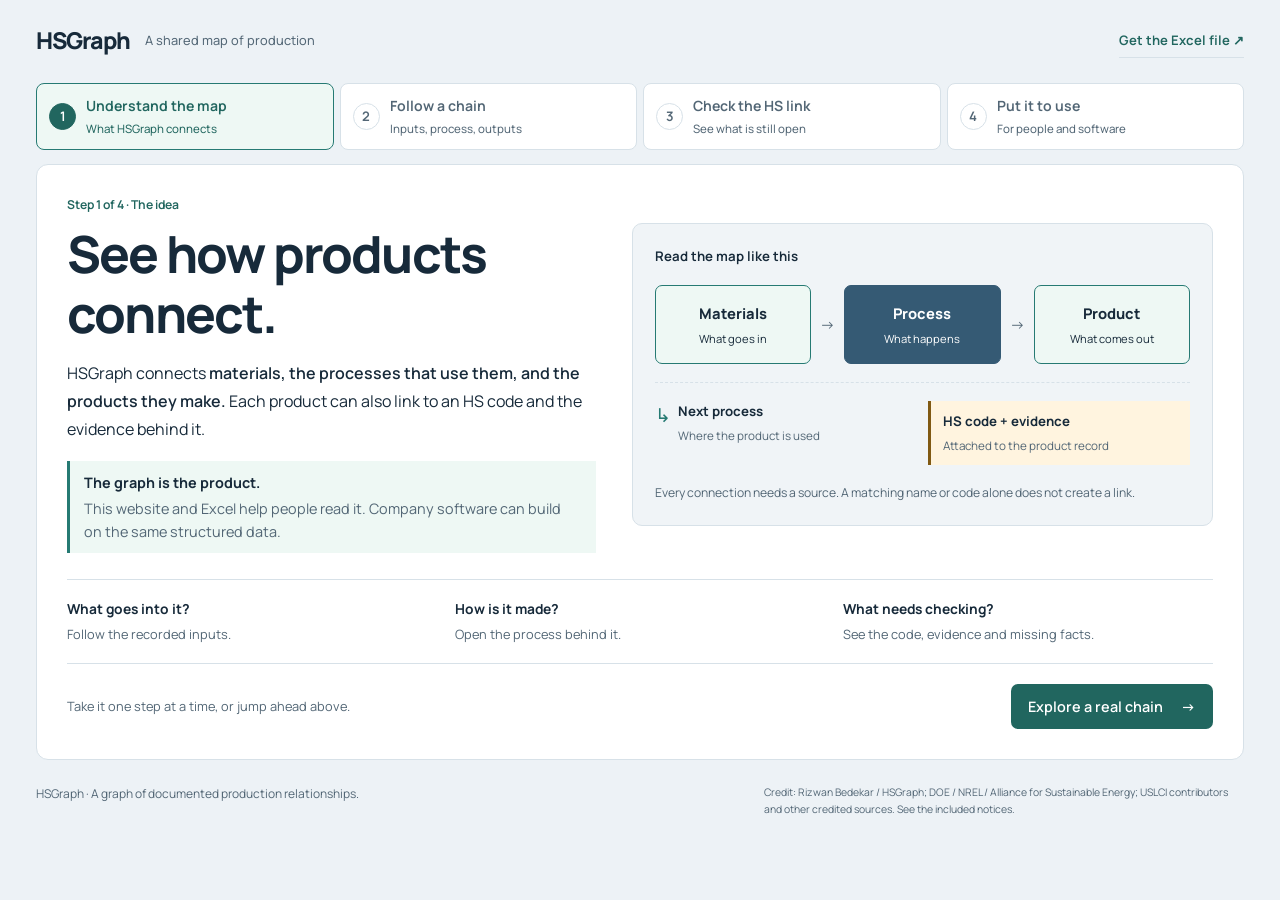
==== commit 0111cca5: "Align page wording with README orientation" ====
--- a/index.html
+++ b/index.html
@@ -107,7 +107,7 @@
 <a href="#use-data" data-step-link="use-data"><span class="step-number">4</span><span>Put it to use<small>For people and software</small></span></a>
 </nav><main id="journey-main">
 <section id="overview" class="journey-step" data-step="overview" aria-labelledby="overview-title">
-<div class="overview-grid"><div id="guide" class="overview-copy"><p class="step-caption">Step 1 of 4 · The idea</p><h1 id="overview-title" tabindex="-1">See how products connect.</h1><p class="lede">HSGraph connects <strong>materials, the processes that use them, and the products they make.</strong> Each product can also link to an HS code and the evidence behind it.</p><div class="purpose-note"><strong>The graph is the project.</strong><p>This website and Excel help people read it. Company software can build on the same structured data.</p></div></div>
+<div class="overview-grid"><div id="guide" class="overview-copy"><p class="step-caption">Step 1 of 4 · The idea</p><h1 id="overview-title" tabindex="-1">See how products connect.</h1><p class="lede">HSGraph connects <strong>materials, the processes that use them, and the products they make.</strong> Each product can also link to an HS code and the evidence behind it.</p><div class="purpose-note"><strong>The graph is the product.</strong><p>This website and Excel help people read it. Company software can build on the same structured data.</p></div></div>
 <div class="map-primer" role="group" aria-label="The idea: materials enter a process, which makes a product. Products can feed a next process and have HS links.">
 <p class="primer-title">Read the map like this</p><div class="primer-chain"><div class="primer-node"><span>Materials</span><small>What goes in</small></div><span class="primer-arrow" aria-hidden="true">→</span><div class="primer-node primer-process"><span>Process</span><small>What happens</small></div><span class="primer-arrow" aria-hidden="true">→</span><div class="primer-node"><span>Product</span><small>What comes out</small></div></div>
 <div class="primer-fork"><div class="primer-next"><span aria-hidden="true">↳</span><strong>Next process</strong><small>Where the product is used</small></div><div class="primer-code"><strong>HS code + evidence</strong><small>Attached to the product record</small></div></div><p class="primer-foot">Every connection needs a source. A matching name or code alone does not create a link.</p></div></div>
@@ -273,9 +273,9 @@
 <dt>post run concerns</dt><dd>smoke1/ethylene-glycol-proxy: Both passes classified the inventory proxy, not the represented product; raw support is not established support for that product.
 smoke2/S2-03: Unresolved composition concern: source-declared identity was treated as composition eligibility; agreement is not correctness.</dd>
 <dt>use limit</dt><dd>Evidence inspection only; not a verified classification, customs ruling or complete LCA</dd>
-</dl></details><p class="links"><a href="evidence/R05.json">Full saved evidence (JSON)</a> · <a href="#feedback">Give feedback on R05</a> · <a href="#examples">Back to the list</a></p></section><section class="case" id="R06"><p class="eyebrow">Record R06</p><div class="case-head"><h3>Aluminum ingot; production mix; at plant</h3><span class="chip conflict">Recorded conflict</span><span class="chip plain">No specialist validation</span></div><p>Code 7601 is proposed, but the saved checks flag a conflict, so the code is not settled. No saved model assessment exists for this exact record, and the rule text behind the check is not part of the public release, so the outcome is shown without its reasons.</p><p><strong>Your question:</strong> Would this help your task, and what would you need next?</p>
-<details><summary>Missing facts recorded with this row</summary><p class="muted">Quoted from the saved model findings, with the pass that made each one. A short list does not mean the record is complete.</p><ul class="facts">
-<li>The reasoning text behind this check is not part of the public release, and nothing has been reconstructed from private files.</li>
+</dl></details><p class="links"><a href="evidence/R05.json">Full saved evidence (JSON)</a> · <a href="#feedback">Give feedback on R05</a> · <a href="#examples">Back to the list</a></p></section><section class="case" id="R06"><p class="eyebrow">Record R06</p><div class="case-head"><h3>Aluminum ingot; production mix; at plant</h3><span class="chip conflict">Recorded conflict</span><span class="chip plain">No specialist validation</span></div><p>Code 7601 is proposed, but the saved checks flag a conflict, so the code is not settled. No saved model assessment exists for this exact record, and the rule text behind this check is not in v0.1.0, so the outcome is shown without its reasons.</p><p><strong>Your question:</strong> Would this help your task, and what would you need next?</p>
+<details><summary>Missing facts recorded with this row</summary><p class="muted">Quoted from the saved model findings, with the pass that made each one. A short list does not mean the record is complete.</p><ul class="facts">
+<li>The rule text behind this check is not in v0.1.0.</li>
 </ul></details>
 <details><summary>Warnings and disagreements kept in the record</summary><p>None recorded. This is not proof of correctness.</p></details>
 <details><summary>Technical details: IDs, locators and review states</summary><dl class="tech">
@@ -293,9 +293,9 @@
 <dt>recorded missing facts</dt><dd>Public pre-Smoke condition/rationale text withheld; no missing-fact explanation reconstructed. See retained identity assumptions and withheld-material fields.</dd>
 <dt>post run concerns</dt><dd>None recorded here; not proof of correctness</dd>
 <dt>use limit</dt><dd>Evidence inspection only; not a verified classification, customs ruling or complete LCA</dd>
-</dl></details><p class="links"><a href="evidence/R06.json">Full saved evidence (JSON)</a> · <a href="#feedback">Give feedback on R06</a> · <a href="#examples">Back to the list</a></p></section><section class="case" id="R07"><p class="eyebrow">Record R07</p><div class="case-head"><h3>Acrylonitrile-butadiene-styrene, ABS; copolymer resin; at plant</h3><span class="chip gap">Information missing</span><span class="chip plain">No specialist validation</span></div><p>Code 3903 is proposed, but the record lacks facts the saved checks need to settle it. No saved model assessment exists for this exact record, and the rule text behind the check is not part of the public release, so the outcome is shown without its reasons.</p><p><strong>Your question:</strong> Would this help your task, and what would you need next?</p>
-<details><summary>Missing facts recorded with this row</summary><p class="muted">Quoted from the saved model findings, with the pass that made each one. A short list does not mean the record is complete.</p><ul class="facts">
-<li>The reasoning text behind this check is not part of the public release, and nothing has been reconstructed from private files.</li>
+</dl></details><p class="links"><a href="evidence/R06.json">Full saved evidence (JSON)</a> · <a href="#feedback">Give feedback on R06</a> · <a href="#examples">Back to the list</a></p></section><section class="case" id="R07"><p class="eyebrow">Record R07</p><div class="case-head"><h3>Acrylonitrile-butadiene-styrene, ABS; copolymer resin; at plant</h3><span class="chip gap">Information missing</span><span class="chip plain">No specialist validation</span></div><p>Code 3903 is proposed, but the record lacks facts the saved checks need to settle it. No saved model assessment exists for this exact record, and the rule text behind this check is not in v0.1.0, so the outcome is shown without its reasons.</p><p><strong>Your question:</strong> Would this help your task, and what would you need next?</p>
+<details><summary>Missing facts recorded with this row</summary><p class="muted">Quoted from the saved model findings, with the pass that made each one. A short list does not mean the record is complete.</p><ul class="facts">
+<li>The rule text behind this check is not in v0.1.0.</li>
 </ul></details>
 <details><summary>Warnings and disagreements kept in the record</summary><p>None recorded. This is not proof of correctness.</p></details>
 <details><summary>Technical details: IDs, locators and review states</summary><dl class="tech">
@@ -313,9 +313,9 @@
 <dt>recorded missing facts</dt><dd>Public pre-Smoke condition/rationale text withheld; no missing-fact explanation reconstructed. See retained identity assumptions and withheld-material fields.</dd>
 <dt>post run concerns</dt><dd>None recorded here; not proof of correctness</dd>
 <dt>use limit</dt><dd>Evidence inspection only; not a verified classification, customs ruling or complete LCA</dd>
-</dl></details><p class="links"><a href="evidence/R07.json">Full saved evidence (JSON)</a> · <a href="#feedback">Give feedback on R07</a> · <a href="#examples">Back to the list</a></p></section><section class="case" id="R08"><p class="eyebrow">Record R08</p><div class="case-head"><h3>Phosphorous fertilizer; production mix; at plant</h3><span class="chip multi">More than one candidate</span><span class="chip plain">No specialist validation</span></div><p>The saved rules leave more than one code possible (3103 or 3105); no single code is established. No saved model assessment exists for this exact record, and the rule text behind the check is not part of the public release, so the outcome is shown without its reasons.</p><p><strong>Your question:</strong> Would this help your task, and what would you need next?</p>
-<details><summary>Missing facts recorded with this row</summary><p class="muted">Quoted from the saved model findings, with the pass that made each one. A short list does not mean the record is complete.</p><ul class="facts">
-<li>The reasoning text behind this check is not part of the public release, and nothing has been reconstructed from private files.</li>
+</dl></details><p class="links"><a href="evidence/R07.json">Full saved evidence (JSON)</a> · <a href="#feedback">Give feedback on R07</a> · <a href="#examples">Back to the list</a></p></section><section class="case" id="R08"><p class="eyebrow">Record R08</p><div class="case-head"><h3>Phosphorous fertilizer; production mix; at plant</h3><span class="chip multi">More than one candidate</span><span class="chip plain">No specialist validation</span></div><p>The saved rules leave more than one code possible (3103 or 3105); no single code is established. No saved model assessment exists for this exact record, and the rule text behind this check is not in v0.1.0, so the outcome is shown without its reasons.</p><p><strong>Your question:</strong> Would this help your task, and what would you need next?</p>
+<details><summary>Missing facts recorded with this row</summary><p class="muted">Quoted from the saved model findings, with the pass that made each one. A short list does not mean the record is complete.</p><ul class="facts">
+<li>The rule text behind this check is not in v0.1.0.</li>
 </ul></details>
 <details><summary>Warnings and disagreements kept in the record</summary><p>None recorded. This is not proof of correctness.</p></details>
 <details><summary>Technical details: IDs, locators and review states</summary><dl class="tech">
@@ -333,9 +333,9 @@
 <dt>recorded missing facts</dt><dd>Public pre-Smoke condition/rationale text withheld; no missing-fact explanation reconstructed. See retained identity assumptions and withheld-material fields.</dd>
 <dt>post run concerns</dt><dd>None recorded here; not proof of correctness</dd>
 <dt>use limit</dt><dd>Evidence inspection only; not a verified classification, customs ruling or complete LCA</dd>
-</dl></details><p class="links"><a href="evidence/R08.json">Full saved evidence (JSON)</a> · <a href="#feedback">Give feedback on R08</a> · <a href="#examples">Back to the list</a></p></section><section class="case" id="R09"><p class="eyebrow">Record R09</p><div class="case-head"><h3>Concrete; at plant</h3><span class="chip multi">More than one candidate</span><span class="chip plain">No specialist validation</span></div><p>The saved rules leave more than one code possible (3824 or 6810 or 3816); no single code is established. No saved model assessment exists for this exact record, and the rule text behind the check is not part of the public release, so the outcome is shown without its reasons.</p><p><strong>Your question:</strong> Would this help your task, and what would you need next?</p>
-<details><summary>Missing facts recorded with this row</summary><p class="muted">Quoted from the saved model findings, with the pass that made each one. A short list does not mean the record is complete.</p><ul class="facts">
-<li>The reasoning text behind this check is not part of the public release, and nothing has been reconstructed from private files.</li>
+</dl></details><p class="links"><a href="evidence/R08.json">Full saved evidence (JSON)</a> · <a href="#feedback">Give feedback on R08</a> · <a href="#examples">Back to the list</a></p></section><section class="case" id="R09"><p class="eyebrow">Record R09</p><div class="case-head"><h3>Concrete; at plant</h3><span class="chip multi">More than one candidate</span><span class="chip plain">No specialist validation</span></div><p>The saved rules leave more than one code possible (3824 or 6810 or 3816); no single code is established. No saved model assessment exists for this exact record, and the rule text behind this check is not in v0.1.0, so the outcome is shown without its reasons.</p><p><strong>Your question:</strong> Would this help your task, and what would you need next?</p>
+<details><summary>Missing facts recorded with this row</summary><p class="muted">Quoted from the saved model findings, with the pass that made each one. A short list does not mean the record is complete.</p><ul class="facts">
+<li>The rule text behind this check is not in v0.1.0.</li>
 </ul></details>
 <details><summary>Warnings and disagreements kept in the record</summary><p>None recorded. This is not proof of correctness.</p></details>
 <details><summary>Technical details: IDs, locators and review states</summary><dl class="tech">
@@ -353,9 +353,9 @@
 <dt>recorded missing facts</dt><dd>Public pre-Smoke condition/rationale text withheld; no missing-fact explanation reconstructed. See retained identity assumptions and withheld-material fields.</dd>
 <dt>post run concerns</dt><dd>None recorded here; not proof of correctness</dd>
 <dt>use limit</dt><dd>Evidence inspection only; not a verified classification, customs ruling or complete LCA</dd>
-</dl></details><p class="links"><a href="evidence/R09.json">Full saved evidence (JSON)</a> · <a href="#feedback">Give feedback on R09</a> · <a href="#examples">Back to the list</a></p></section><section class="case" id="R10"><p class="eyebrow">Record R10</p><div class="case-head"><h3>Sodium hydroxide; at plant</h3><span class="chip pass">Recorded conditions pass</span><span class="chip plain">No specialist validation</span></div><p>The saved rule checks pass for code 2815. This is a saved proposal, not specialist validation. No saved model assessment exists for this exact record, and the rule text behind the check is not part of the public release, so the outcome is shown without its reasons.</p><p><strong>Your question:</strong> Would this help your task, and what would you need next?</p>
-<details><summary>Missing facts recorded with this row</summary><p class="muted">Quoted from the saved model findings, with the pass that made each one. A short list does not mean the record is complete.</p><ul class="facts">
-<li>The reasoning text behind this check is not part of the public release, and nothing has been reconstructed from private files.</li>
+</dl></details><p class="links"><a href="evidence/R09.json">Full saved evidence (JSON)</a> · <a href="#feedback">Give feedback on R09</a> · <a href="#examples">Back to the list</a></p></section><section class="case" id="R10"><p class="eyebrow">Record R10</p><div class="case-head"><h3>Sodium hydroxide; at plant</h3><span class="chip pass">Recorded conditions pass</span><span class="chip plain">No specialist validation</span></div><p>The saved rule checks pass for code 2815. This is a saved proposal, not specialist validation. No saved model assessment exists for this exact record, and the rule text behind this check is not in v0.1.0, so the outcome is shown without its reasons.</p><p><strong>Your question:</strong> Would this help your task, and what would you need next?</p>
+<details><summary>Missing facts recorded with this row</summary><p class="muted">Quoted from the saved model findings, with the pass that made each one. A short list does not mean the record is complete.</p><ul class="facts">
+<li>The rule text behind this check is not in v0.1.0.</li>
 </ul></details>
 <details><summary>Warnings and disagreements kept in the record</summary><p>None recorded. This is not proof of correctness.</p></details>
 <details><summary>Technical details: IDs, locators and review states</summary><dl class="tech">
@@ -377,7 +377,7 @@
 <div class="journey-actions"><a class="quiet-link" href="#graph">Previous step</a><a class="button" href="#use-data">See how to use the data <span aria-hidden="true">→</span></a></div></section>
 <section id="use-data" class="journey-step" data-step="use-data" aria-labelledby="use-title"><div class="step-heading"><div><p class="step-caption">Step 4 of 4 · Your next step</p><h2 id="use-title" tabindex="-1">One graph. Different ways to use it.</h2></div><p>These are uses we are building towards. The downloads show the records and connections available today.</p></div>
 <div id="uses" class="use-columns"><article><span class="use-symbol" aria-hidden="true">▦</span><h3>ERP and procurement</h3><p>Connect product records to their documented inputs and classification evidence.</p></article><article><span class="use-symbol" aria-hidden="true">≡</span><h3>RFPs and supplier discussions</h3><p>Find the specifications to ask for and make the open questions clear.</p></article><article><span class="use-symbol" aria-hidden="true">⇄</span><h3>Manufacturing planning</h3><p>Explore recorded production routes, what they use, and where the evidence stops.</p></article></div>
-<section id="downloads" class="download-section"><h3>Choose how you want to explore</h3><div class="download-grid"><a class="download-card" href="production-graph.xlsx"><span class="download-type">For people</span><strong>Open the Excel workbook <span aria-hidden="true">↗</span></strong><span>Start with the diagram, then read the processes, links and examples.</span></a><a class="download-card" href="production-graph.json"><span class="download-type">For software</span><strong>Get the graph as JSON <span aria-hidden="true">↗</span></strong><span>Use the structured processes, product records and source links.</span></a></div><div class="resource-links"><a href="samples.csv">Classification examples (CSV)</a><a href="samples.json">Examples (JSON)</a><a href="production-evidence.json">Graph source records</a><a href="https://doi.org/10.5281/zenodo.22857372">Full dataset</a><a href="https://github.com/r-bedekar/hsgraph-open">Project on GitHub</a></div></section>
+<section id="downloads" class="download-section"><h3>Choose how you want to explore</h3><p>The JSON, CSV and Excel downloads are views of v0.1.0 (the 21-process graph follows three starting processes one recorded step upstream and downstream); the <a href="https://doi.org/10.5281/zenodo.22857372">Zenodo ZIP</a> is the canonical release.</p><div class="download-grid"><a class="download-card" href="production-graph.xlsx"><span class="download-type">For people</span><strong>Open the Excel workbook <span aria-hidden="true">↗</span></strong><span>Start with the diagram, then read the processes, links and examples.</span></a><a class="download-card" href="production-graph.json"><span class="download-type">For software</span><strong>Get the graph as JSON <span aria-hidden="true">↗</span></strong><span>Use the structured processes, product records and source links.</span></a></div><div class="resource-links"><a href="samples.csv">Classification examples (CSV)</a><a href="samples.json">Examples (JSON)</a><a href="production-evidence.json">Graph source records</a><a href="https://doi.org/10.5281/zenodo.22857372">Full dataset</a><a href="https://github.com/r-bedekar/hsgraph-open">Project on GitHub</a></div></section>
 <div class="scope-note"><strong>Use the evidence within its scope.</strong><p>Process models describe recorded relationships. They do not identify actual suppliers or establish that products are interchangeable. Proposed codes still need specialist review before being relied on.</p></div>
 <details class="read-more"><summary>What is in the full dataset, and what are its limits?</summary><section id="dataset"><h2>What the full dataset contains</h2>
 <p>The ten records above come from HSGraph v0.1.0, published on Zenodo with a DOI. Counts are taken from its data card.</p>
